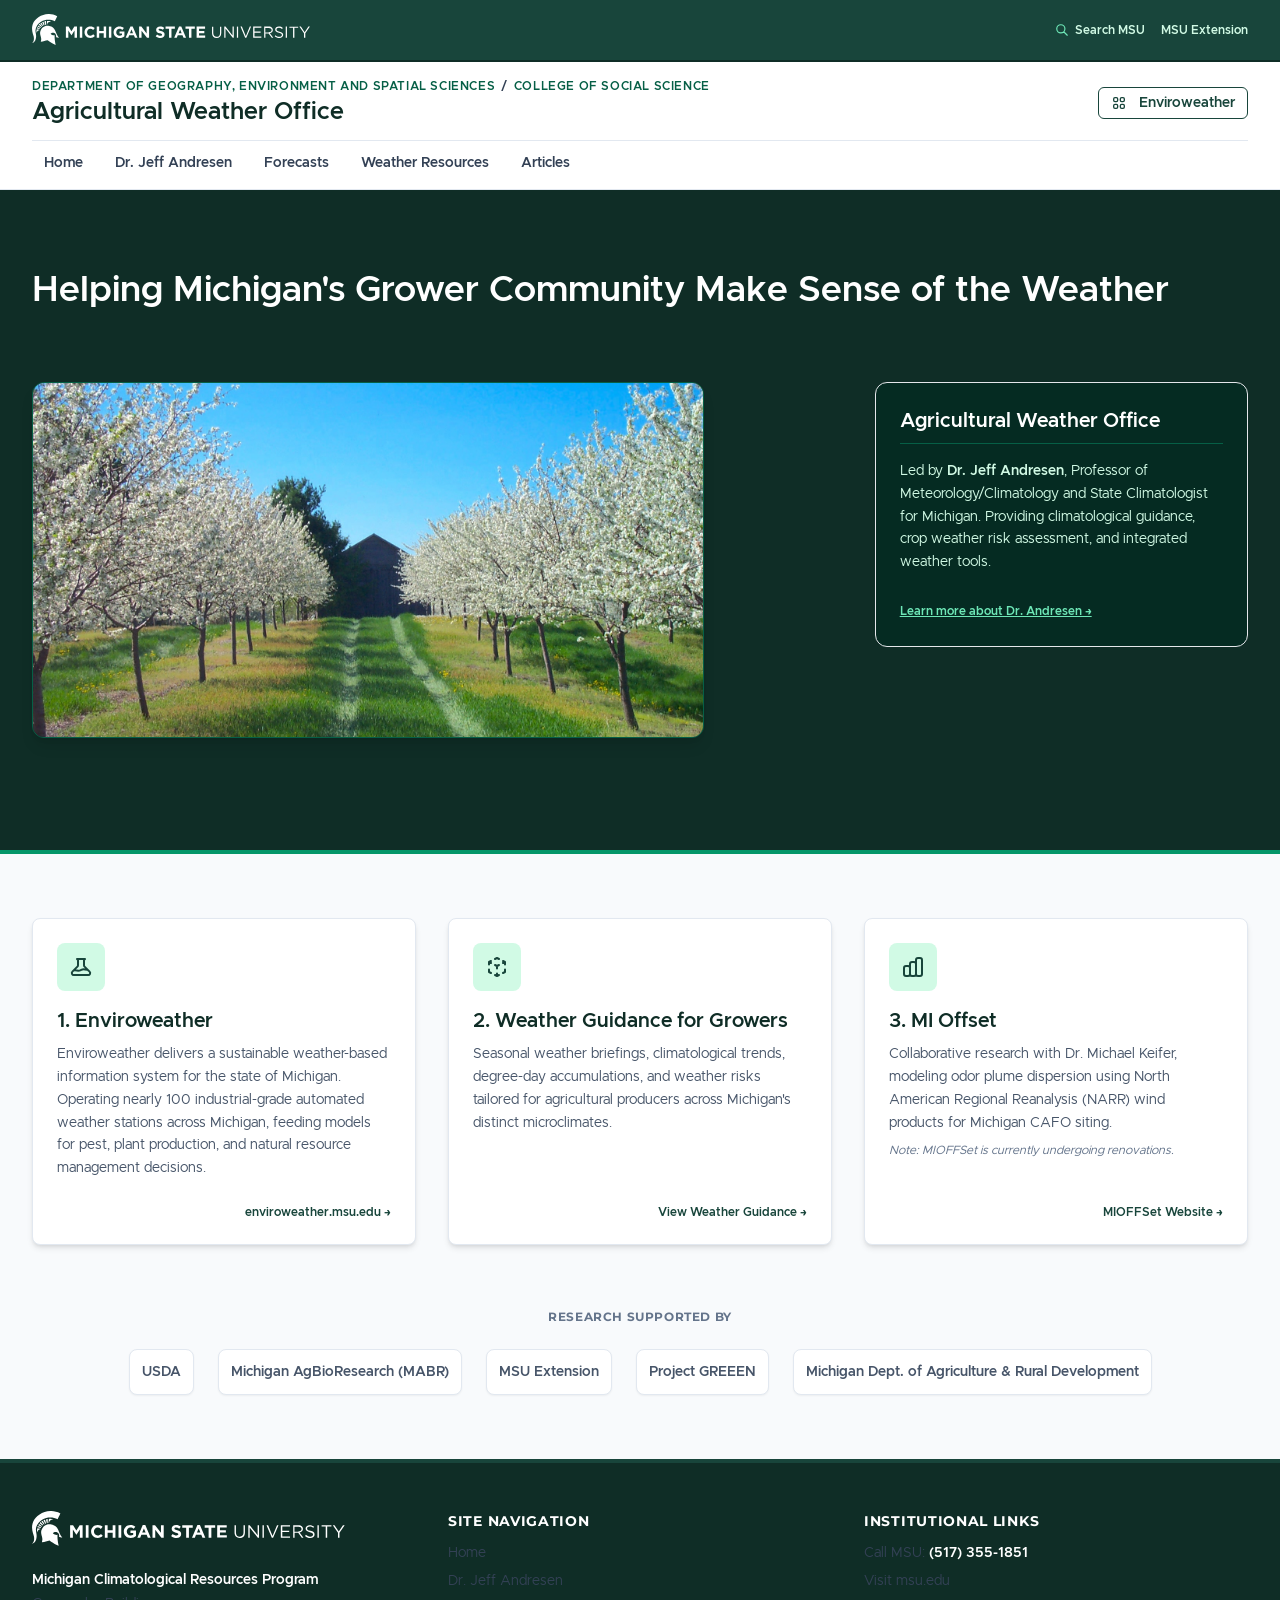
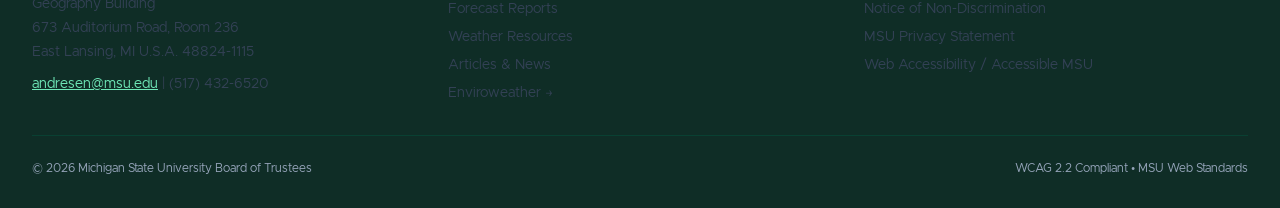
==== index.html @ b96270ab "Deploy build from enviroweather/agweather@3471fc6f5a1448da4fb1d57d7c7a1704c4fbb5dd enviroweather/agw" ====
<!doctype html>
<html lang="en" data-theme="msu">
	<head>
		<link href="./_app/immutable/entry/start.Bi92rHUx.js" rel="modulepreload">
		<link href="./_app/immutable/chunks/D9V4MUXU.js" rel="modulepreload">
		<link href="./_app/immutable/chunks/KQ7aIDcB.js" rel="modulepreload">
		<link href="./_app/immutable/entry/app.uk1tB_2l.js" rel="modulepreload">
		<link href="./_app/immutable/chunks/xihTtKlq.js" rel="modulepreload">
		<link href="./_app/immutable/chunks/DclECHGd.js" rel="modulepreload">
		<link href="./_app/immutable/nodes/0.CONdOFtZ.js" rel="modulepreload">
		<link href="./_app/immutable/chunks/BHi63Ypd.js" rel="modulepreload">
		<link href="./_app/immutable/chunks/C-oqIz7J.js" rel="modulepreload">
		<link href="./_app/immutable/nodes/2.D1_pQCWK.js" rel="modulepreload">
		<!--12qhfyh--><link rel="icon" href="/_app/immutable/assets/favicon.m7cG6oK3.ico"/> <meta charset="UTF-8"/> <meta name="viewport" content="width=device-width, initial-scale=1.0"/> <meta name="description" content="Agricultural Weather Office, Department of Geography, Environment and Spatial Sciences, Michigan State University"/> <meta name="text-scale" content="scale"/><!----><title>Home | Agricultural Weather Office | MSU</title>
		<link href="./_app/immutable/assets/0.e8MQ3fIY.css" rel="stylesheet">
		<title>Agricultural Weather Office | Michigan State University</title>
	</head>

	<body class="bg-slate-50 text-slate-800 antialiased flex flex-col min-h-screen">
		<!-- ensure the skip to content is on all pages -->
		 <!-- requires some element to have id main_content -->
		<a href="#main-content" class="skip-link">Skip to main content</a>

		<!--[--><!--[0--><!--[--><header class="w-full"><div class="msu-masthead w-full px-4 sm:px-8 py-2.5 sm:py-3 border-b-2 border-msu-dark"><div class="max-w-7xl mx-auto w-full flex items-center justify-between"><div class="flex items-center justify-start shrink-0"><a href="https://msu.edu" target="_blank" rel="noopener noreferrer" class="flex items-center text-white hover:text-emerald-200 transition-colors py-0.5 group" aria-label="Michigan State University Homepage (opens in new tab)"><svg class="h-6 sm:h-7 md:h-8 w-auto fill-current text-white group-hover:opacity-90 transition-opacity" viewBox="0 0 296 34" fill="currentColor" xmlns="http://www.w3.org/2000/svg" role="img" aria-label="Michigan State University"><title>Michigan State University</title><g transform="translate(0, -0.904)"><path d="M55.7998,20.2675325 C55.7998,16.8896104 58.2998,14.1077922 61.9998,14.1077922 C64.1998,14.1077922 65.5998,14.8032468 66.6998,15.8961039 L64.9998,17.8831169 C64.0998,17.0883117 63.0998,16.5915584 61.9998,16.5915584 C59.9998,16.5915584 58.4998,18.2805195 58.4998,20.2675325 C58.4998,22.2545455 59.8998,23.9435065 61.9998,23.9435065 C63.3998,23.9435065 64.1998,23.4467532 65.0998,22.5525974 L66.7998,24.2415584 C65.5998,25.5331169 64.1998,26.3279221 61.8998,26.3279221 C58.3998,26.3279221 55.7998,23.6454545 55.7998,20.2675325 Z" fill="currentColor"></path><polygon fill="currentColor" points="68.7998 14.3064935 71.3998 14.3064935 71.3998 18.975974 76.1998 18.975974 76.1998 14.3064935 78.7998 14.3064935 78.7998 26.1292208 76.1998 26.1292208 76.1998 21.3603896 71.3998 21.3603896 71.3998 26.1292208 68.7998 26.1292208"></polygon><polygon fill="currentColor" points="81.7 26.1292208 84.3 26.1292208 84.3 14.3064935 81.7 14.3064935"></polygon><path d="M86.7002,20.2675325 L86.7002,20.2675325 C86.7002,16.8896104 89.3002,14.1077922 92.9002,14.1077922 C95.0002,14.1077922 96.3002,14.7038961 97.6002,15.6974026 L96.0002,17.7837662 C95.1002,16.988961 94.3002,16.5915584 92.9002,16.5915584 C91.0002,16.5915584 89.5002,18.2805195 89.5002,20.2675325 C89.5002,22.4532468 91.0002,24.0428571 93.1002,24.0428571 C94.1002,24.0428571 94.9002,23.8441558 95.6002,23.3474026 L95.6002,21.6584416 L93.0002,21.6584416 L93.0002,19.3733766 L98.2002,19.3733766 L98.2002,24.5396104 C97.0002,25.5331169 95.3002,26.4272727 93.1002,26.4272727 C89.3002,26.3279221 86.7002,23.7448052 86.7002,20.2675325" fill="currentColor"></path><path d="M107.2998,21.261039 L105.6998,17.3863636 L104.0998,21.261039 L107.2998,21.261039 Z M104.5998,14.2071429 L106.9998,14.2071429 L112.0998,26.1292208 L109.3998,26.1292208 L108.2998,23.4467532 L103.2998,23.4467532 L102.1998,26.1292208 L99.4998,26.1292208 L104.5998,14.2071429 Z" fill="currentColor"></path><polygon fill="currentColor" points="113.7998 14.3064935 116.1998 14.3064935 121.7998 21.5590909 121.7998 14.3064935 124.3998 14.3064935 124.3998 26.1292208 122.1998 26.1292208 116.3998 18.5785714 116.3998 26.1292208 113.7998 26.1292208"></polygon><path d="M131.3999,24.4404584 L132.8999,22.5527961 C133.9999,23.4469519 135.0999,23.9437052 136.4999,23.9437052 C137.5999,23.9437052 138.1999,23.5463026 138.1999,22.8498545 C138.1999,22.1553935 137.7999,21.8563481 135.7999,21.3595948 C133.3999,20.7644844 131.8999,20.0690299 131.8999,17.7839649 C131.8999,15.5982506 133.5999,14.2073416 136.0999,14.2073416 C137.7999,14.2073416 139.2999,14.7040948 140.4999,15.6976013 L139.0999,17.6846143 C137.9999,16.9891597 136.9999,16.4924065 135.9999,16.4924065 C134.9999,16.4924065 134.4999,16.9891597 134.4999,17.485913 C134.4999,18.2807182 134.9999,18.4794195 137.0999,19.0755234 C139.4999,19.6716273 140.8999,20.5657831 140.8999,22.6521468 C140.8999,25.0365623 139.0999,26.3271273 136.4999,26.3271273 C134.5999,26.3271273 132.7999,25.7320169 131.3999,24.4404584" fill="currentColor"></path><polygon fill="currentColor" points="145.5 16.6908097 141.9 16.6908097 141.9 14.3063942 151.8 14.3063942 151.8 16.6908097 148.2 16.6908097 148.2 26.1291214 145.6 26.1291214 145.6 16.6908097"></polygon><path d="M159,21.261039 L157.4,17.3863636 L155.8,21.261039 L159,21.261039 Z M156.2,14.2071429 L158.6,14.2071429 L163.7,26.1292208 L161,26.1292208 L159.9,23.4467532 L154.9,23.4467532 L153.8,26.1292208 L151.1,26.1292208 L156.2,14.2071429 Z" fill="currentColor"></path><polygon fill="currentColor" points="166.7002 16.6908097 163.0992 16.6908097 163.0992 14.3063942 173.0002 14.3063942 173.0002 16.6908097 169.4002 16.6908097 169.4002 26.1291214 166.8002 26.1291214 166.8002 16.6908097"></polygon><polygon fill="currentColor" points="174.9004 14.3064935 183.9004 14.3064935 183.9004 16.5915584 177.5004 16.5915584 177.5004 18.975974 183.0994 18.975974 183.0994 21.261039 177.5004 21.261039 177.5004 23.7448052 184.0004 23.7448052 184.0004 26.0298701 174.9004 26.0298701"></polygon><path d="M191.2998,21.261039 L191.2998,14.4058442 L192.5998,14.4058442 L192.5998,21.1616883 C192.5998,23.7448052 193.9998,25.1357143 196.1998,25.1357143 C198.4008,25.1357143 199.7998,23.8441558 199.7998,21.261039 L199.7998,14.4058442 L201.0998,14.4058442 L201.0998,21.1616883 C201.0998,24.638961 199.0998,26.4272727 196.0998,26.4272727 C193.2998,26.3279221 191.2998,24.5396104 191.2998,21.261039" fill="currentColor"></path><polygon fill="currentColor" points="204.2998 14.3064935 205.5998 14.3064935 213.0998 23.7448052 213.0998 14.3064935 214.4008 14.3064935 214.4008 26.1292208 213.2998 26.1292208 205.5998 16.3928571 205.5998 26.1292208 204.2998 26.1292208"></polygon><polygon fill="currentColor" points="217.7 26.1292208 219 26.1292208 219 14.3064935 217.7 14.3064935"></polygon><polygon fill="currentColor" points="221.5 14.3064935 223 14.3064935 227.2 24.4402597 231.4 14.3064935 232.8 14.3064935 227.7 26.2285714 226.5 26.2285714"></polygon><polygon fill="currentColor" points="235.0996 14.3064935 243.7006 14.3064935 243.7006 15.4987013 236.4006 15.4987013 236.4006 19.5720779 242.9006 19.5720779 242.9006 20.7642857 236.4006 20.7642857 236.4006 24.937013 243.7006 24.937013 243.7006 26.1292208 234.9996 26.1292208 234.9996 14.3064935"></polygon><path d="M251.5,20.3664857 C253.3,20.3664857 254.6,19.4733234 254.6,17.9830636 C254.6,16.4928039 253.5,15.6970052 251.6,15.6970052 L247.9,15.6970052 L247.9,20.4668299 L251.5,20.4668299 L251.5,20.3664857 Z M246.5,14.3060961 L251.6,14.3060961 C253.1,14.3060961 254.2,14.7034987 255,15.4992974 C255.6,16.0944078 255.9,16.889213 255.9,17.7833688 C255.9,19.7703818 254.5,20.863239 252.7,21.2606416 L256.4,26.1298169 L254.8,26.1298169 L251.4,21.5586935 L248,21.5586935 L248,26.1298169 L246.7,26.1298169 L246.7,14.3060961 L246.5,14.3060961 Z" fill="currentColor"></path><path d="M257.9004,24.4404584 L258.7004,23.4469519 C259.9004,24.5398091 261.0994,25.135913 262.7994,25.135913 C264.4004,25.135913 265.5004,24.3401143 265.5004,23.1489 C265.5004,22.0560429 264.9004,21.459939 262.4004,20.8628416 C259.7004,20.2677312 258.4004,19.3725818 258.4004,17.485913 C258.4004,15.5982506 260.0004,14.3066922 262.2994,14.3066922 C264.0004,14.3066922 265.2994,14.8034455 266.5004,15.7969519 L265.7004,16.7904584 C264.5994,15.8963026 263.5004,15.4989 262.2994,15.4989 C260.7994,15.4989 259.7994,16.2937052 259.7994,17.3865623 C259.7994,18.4794195 260.4004,19.174874 263.0004,19.6716273 C265.7004,20.2677312 266.9004,21.161887 266.9004,23.0495494 C266.9004,25.0365623 265.2004,26.4274714 262.7994,26.4274714 C260.9004,26.3271273 259.2994,25.7320169 257.9004,24.4404584" fill="currentColor"></path><polygon fill="currentColor" points="269.6 26.1292208 270.901 26.1292208 270.901 14.3064935 269.6 14.3064935"></polygon><polygon fill="currentColor" points="277.5 15.5978532 273.5 15.5978532 273.5 14.4056455 282.8 14.4056455 282.8 15.5978532 278.8 15.5978532 278.8 26.2283727 277.4 26.2283727 277.4 15.5978532"></polygon><polygon fill="currentColor" points="289 21.459939 284.1 14.3066922 285.7 14.3066922 289.7 20.2677312 293.7 14.3066922 295.3 14.3066922 290.4 21.459939 290.4 26.1294195 289 26.1294195"></polygon><path d="M26.7998,3.17902208 C26.7998,3.17902208 25.0998,6.8549961 24.1998,8.64330779 C19.8998,6.65629481 14.2998,6.45759351 9.5998,9.14006104 C6.4998,11.0277234 3.8998,14.4056455 3.6998,18.0816195 C3.5998,20.4660351 4.6998,23.1494961 4.2998,25.6332623 C4.1998,26.9238273 3.8998,28.2153857 3.2998,29.3082429 C2.4998,30.6007948 1.5998,31.6926584 -0.000200000002,31.7920091 C0.2998,31.3946065 2.7998,30.2023987 1.7998,24.738113 C1.3998,22.5523987 -1.6002,17.1874636 1.2998,10.5309701 C3.9998,4.37122987 15.3998,-2.88136753 26.7998,3.17902208" fill="currentColor"></path><path d="M13.7002,13.9091903 C15.2002,13.412437 16.8002,13.412437 18.4002,13.710489 C21.4002,14.2072422 23.6002,15.9955539 24.7002,18.6780214 C25.8002,21.4598396 26.6002,23.6455539 28.6002,26.0299695 C28.7002,26.1293201 25.6002,25.5332162 25.6002,25.5332162 C26.4002,20.0689305 21.2002,19.8702292 19.7002,21.8572422 C20.8002,23.04945 22.6002,23.6455539 24.1002,23.4468526 C23.8002,28.9111383 25.3002,33.7793201 25.2002,33.7793201 C24.0002,33.5806188 18.3002,30.3020474 16.6002,28.8117877 C14.2002,29.2091903 12.2002,30.1033461 9.4002,30.5007487 C9.3002,30.5007487 9.9002,28.4143851 9.8002,27.4208786 C9.8002,24.5397097 7.6002,21.8572422 9.2002,18.3799695 C10.1002,16.1942552 11.5002,14.7039955 13.7002,13.9091903" fill="currentColor"></path><path d="M15.7002,12.2200305 L16.1002,12.2200305 C16.1002,12.0213292 16.3002,10.6304201 17.5002,9.73626429 C18.8002,8.64340714 20.5002,8.74275779 20.5002,8.74275779 C18.8002,8.24600455 17.1002,8.1466539 15.9002,8.34535519 L15.7002,12.2200305 Z" fill="currentColor"></path><path d="M5,17.187563 C4.7,18.7771734 4.7,20.3667838 4.9,21.161589 C4.9,21.161589 5.1,19.7706799 5.9,18.9758747 C6.6,18.2804201 7.5,18.1810695 7.8,18.1810695 C7.8,18.1810695 8,17.6843162 7.9,17.6843162 L5,17.187563 Z" fill="currentColor"></path><path d="M8.2002,16.8897097 C8.3002,16.6910084 8.4002,16.4923071 8.5002,16.1942552 L5.5002,15.0020474 C5.3002,15.39945 5.2002,15.8962032 5.1002,16.1942552 L8.2002,16.8897097 Z" fill="currentColor"></path><path d="M9,15.7967532 L9.5,15.2006494 L6.7,13.1142857 C6.4,13.4123377 6.2,13.8097403 6,14.3064935 L9,15.7967532 Z" fill="currentColor"></path><path d="M10,14.6043468 L10.6,14.0082429 L8.2,11.3257753 C7.7,11.8225286 7.5,12.0212299 7.2,12.4186325 L10,14.6043468 Z" fill="currentColor"></path><path d="M11.2002,13.7102903 L11.9002,13.3128877 L10.1002,10.1336669 C9.5002,10.4317188 9.0002,10.7297708 8.8002,10.9284721 L11.2002,13.7102903 Z" fill="currentColor"></path><path d="M12.5,13.0151338 L13.3,12.7170818 L12.3,9.14045844 C11.7,9.33915974 11,9.63721169 10.8,9.73656234 L12.5,13.0151338 Z" fill="currentColor"></path><path d="M14,12.5183805 L14.8,12.3196792 L14.9,8.4450039 C14.9,8.4450039 14,8.64370519 13.2,8.84240649 L14,12.5183805 Z" fill="currentColor"></path><polygon fill="currentColor" points="36 14.3064935 38.8 14.3064935 41.9 19.274026 45 14.3064935 47.8 14.3064935 47.8 26.1292208 45.2 26.1292208 45.2 18.3798701 42 23.4467532 41.9 23.4467532 38.6 18.4792208 38.6 26.1292208 36 26.1292208"></polygon><polygon fill="currentColor" points="50.8 26.1292208 53.4 26.1292208 53.4 14.3064935 50.8 14.3064935"></polygon></g></svg></a></div> <nav aria-label="MSU Institutional Links" class="flex items-center gap-4 text-xs text-emerald-100 font-medium"><a href="https://msu.edu/search" target="_blank" rel="noopener noreferrer" class="hover:text-white flex items-center gap-1.5 py-1 underline-offset-4 hover:underline"><svg class="w-3.5 h-3.5 text-emerald-300" fill="none" stroke="currentColor" viewBox="0 0 24 24" aria-hidden="true"><path stroke-linecap="round" stroke-linejoin="round" stroke-width="2" d="M21 21l-6-6m2-5a7 7 0 11-14 0 7 7 0 0114 0z"></path></svg> <span class="hidden sm:inline">Search MSU</span></a> <a href="https://msue.msu.edu" target="_blank" rel="noopener noreferrer" class="hidden md:inline-block hover:text-white underline-offset-4 hover:underline">MSU Extension</a></nav></div></div> <div class="msu-unit-bar w-full"><div class="max-w-7xl mx-auto w-full px-4 sm:px-8 py-3 sm:py-4"><div class="flex items-center justify-between gap-4"><div class="min-w-0"><div class="text-xs uppercase tracking-wider text-emerald-800 font-semibold mb-0.5 truncate"><span><a href="https://geo.msu.edu">Department of Geography, Environment and Spatial Sciences</a></span><span class="mx-1.5 text-slate-700" aria-hidden="true">/</span><span>College of Social Science</span></div> <h1><a href="./" class="text-lg sm:text-2xl font-extrabold text-msu-dark hover:text-msu-green transition-colors block truncate">Agricultural Weather Office</a></h1></div> <div class="flex items-center gap-2 sm:gap-3 shrink-0"><a href="https://enviroweather.msu.edu" class="btn btn-outline btn-sm border-msu-green text-msu-green hover:bg-msu-green hover:border-msu-green hover:text-white font-semibold hidden lg:inline-flex"><svg class="w-4 h-4 mr-1" fill="none" stroke="currentColor" viewBox="0 0 24 24" aria-hidden="true"><path stroke-linecap="round" stroke-linejoin="round" stroke-width="2" d="M4 6a2 2 0 012-2h2a2 2 0 012 2v2a2 2 0 01-2 2H6a2 2 0 01-2-2V6zM14 6a2 2 0 012-2h2a2 2 0 012 2v2a2 2 0 01-2 2h-2a2 2 0 01-2-2V6zM4 16a2 2 0 012-2h2a2 2 0 012 2v2a2 2 0 01-2 2H6a2 2 0 01-2-2v-2zM14 16a2 2 0 012-2h2a2 2 0 012 2v2a2 2 0 01-2 2h-2a2 2 0 01-2-2v-2z"></path></svg> Enviroweather</a> <button type="button" class="md:hidden btn btn-ghost btn-sm text-msu-dark hover:bg-slate-100 flex items-center gap-1.5 border border-slate-300 px-2.5 py-1.5" data-toggle-nav="true" aria-controls="lab-nav-menu" aria-expanded="false" aria-label="Toggle navigation menu"><svg class="h-5 w-5 nav-icon-open" fill="none" stroke="currentColor" viewBox="0 0 24 24" aria-hidden="true"><path stroke-linecap="round" stroke-linejoin="round" stroke-width="2" d="M4 6h16M4 12h16M4 18h16"></path></svg> <svg class="h-5 w-5 nav-icon-close hidden" fill="none" stroke="currentColor" viewBox="0 0 24 24" aria-hidden="true"><path stroke-linecap="round" stroke-linejoin="round" stroke-width="2" d="M6 18L18 6M6 6l12 12"></path></svg> <span class="font-bold text-xs uppercase tracking-wider">Menu</span></button></div></div> <nav aria-label="Desktop Navigation" class="hidden md:block mt-3 pt-3 border-t border-slate-200"><ul class="flex items-center gap-1 sm:gap-2 text-sm font-semibold text-slate-700"><!--[--><li><a href="./" class="px-3 py-1.5 rounded-md transition-colors hover:bg-slate-100 hover:text-msu-green">Home</a></li><li><a href="./andresen/" class="px-3 py-1.5 rounded-md transition-colors hover:bg-slate-100 hover:text-msu-green">Dr. Jeff Andresen</a></li><li><a href="./forecasts/" class="px-3 py-1.5 rounded-md transition-colors hover:bg-slate-100 hover:text-msu-green">Forecasts</a></li><li><a href="./weather/" class="px-3 py-1.5 rounded-md transition-colors hover:bg-slate-100 hover:text-msu-green">Weather Resources</a></li><li><a href="./articles/" class="px-3 py-1.5 rounded-md transition-colors hover:bg-slate-100 hover:text-msu-green">Articles</a></li><!--]--></ul></nav> <nav id="lab-nav-menu" aria-label="Mobile Navigation" class="hidden md:hidden mt-3 pt-3 border-t border-slate-200"><ul class="menu bg-slate-50 border border-slate-200 rounded-lg p-2 font-semibold text-sm text-slate-700 shadow-sm space-y-1"><!--[--><li><a href="./" class="rounded-md transition-colors hover:bg-slate-100 hover:text-msu-green">Home</a></li><li><a href="./andresen/" class="rounded-md transition-colors hover:bg-slate-100 hover:text-msu-green">Dr. Jeff Andresen</a></li><li><a href="./forecasts/" class="rounded-md transition-colors hover:bg-slate-100 hover:text-msu-green">Forecasts</a></li><li><a href="./weather/" class="rounded-md transition-colors hover:bg-slate-100 hover:text-msu-green">Weather Resources</a></li><li><a href="./articles/" class="rounded-md transition-colors hover:bg-slate-100 hover:text-msu-green">Articles</a></li><!--]--></ul></nav><!----></div></div></header><!----> <main id="main-content" class="flex-grow"><!--[--><section class="bg-msu-dark text-white py-16 sm:py-20 px-4 sm:px-8 border-b-4 border-emerald-600"><div class="max-w-7xl mx-auto grid grid-cols-1 lg:grid-cols-12 gap-12 items-start"><div class="lg:col-span-12"><h1 class="text-2xl sm:text-4xl font-extrabold text-white mb-6 leading-tight">Helping Michigan's Grower Community Make Sense of the Weather</h1></div> <div class="lg:col-span-8"><div class="mb-8 max-w-2xl overflow-hidden rounded-xl shadow-lg border border-emerald-800"><img src="/_app/immutable/assets/mi_cherry_orchard_andresen.DhbSFcdL.JPG" alt="Michigan Cherry Orchard by Jeff Andresen" class="w-full h-auto object-cover"/></div></div> <div class="lg:col-span-4 bg-emerald-950/70 backdrop-blur border border-emerald-500/30 p-6 rounded-xl text-white space-y-4"><h2 class="text-xl font-bold text-white border-b border-emerald-800 pb-2">Agricultural Weather Office</h2> <p class="text-sm text-emerald-100 leading-relaxed">Led by <strong>Dr. Jeff Andresen</strong>, Professor of Meteorology/Climatology and State Climatologist for Michigan. Providing climatological guidance, crop weather risk assessment, and integrated weather tools.</p> <div class="pt-2"><a href="./andresen/" class="text-xs font-bold text-emerald-300 hover:text-white underline inline-flex items-center gap-1">Learn more about Dr. Andresen →</a></div></div></div></section> <section class="max-w-7xl mx-auto px-4 sm:px-8 py-16" aria-label="Key Programs and Projects"><div class="grid grid-cols-1 md:grid-cols-3 gap-8"><div class="card bg-white shadow-md border border-slate-200 hover:border-msu-green transition-all"><div class="card-body p-6 flex flex-col justify-between"><div><div class="w-12 h-12 rounded-lg bg-emerald-100 text-msu-green flex items-center justify-center font-bold mb-4" aria-hidden="true"><svg class="w-6 h-6" fill="none" stroke="currentColor" viewBox="0 0 24 24"><path stroke-linecap="round" stroke-linejoin="round" stroke-width="2" d="M19.428 15.428a2 2 0 00-1.022-.547l-2.387-.477a6 6 0 00-3.86.517l-.318.158a6 6 0 01-3.86.517L6.05 15.21a2 2 0 00-1.806.547M8 4h8l-1 1v5.172a2 2 0 00.586 1.414l5 5c1.26 1.26.367 3.414-1.415 3.414H4.828c-1.782 0-2.674-2.154-1.414-3.414l5-5A2 2 0 009 10.172V5L8 4z"></path></svg></div> <h2 class="card-title text-xl font-bold text-msu-dark">1. Enviroweather</h2> <p class="text-slate-600 text-sm leading-relaxed mt-2">Enviroweather delivers a sustainable weather-based information system for the state of Michigan. Operating nearly 100 industrial-grade automated weather stations across Michigan, feeding models for pest, plant production, and natural resource management decisions.</p></div> <div class="card-actions justify-end mt-4"><a href="https://enviroweather.msu.edu" target="_blank" rel="noopener noreferrer" class="text-xs font-bold text-msu-green hover:underline inline-flex items-center gap-1">enviroweather.msu.edu →</a></div></div></div> <div class="card bg-white shadow-md border border-slate-200 hover:border-msu-green transition-all"><div class="card-body p-6 flex flex-col justify-between"><div><div class="w-12 h-12 rounded-lg bg-emerald-100 text-msu-green flex items-center justify-center font-bold mb-4" aria-hidden="true"><svg class="w-6 h-6" fill="none" stroke="currentColor" viewBox="0 0 24 24"><path stroke-linecap="round" stroke-linejoin="round" stroke-width="2" d="M14 10l-2 1m0 0l-2-1m2 1v2.5M20 7l-2 1m2-1l-2-1m2 1v2.5M14 4l-2-1-2 1M4 7l2-1M4 7l2 1M4 7v2.5M12 21l-2-1m2 1l2-1m-2 1v-2.5M6 18l-2-1v-2.5M18 18l2-1v-2.5"></path></svg></div> <h2 class="card-title text-xl font-bold text-msu-dark">2. Weather Guidance for Growers</h2> <p class="text-slate-600 text-sm leading-relaxed mt-2">Seasonal weather briefings, climatological trends, degree-day accumulations, and weather risks tailored for agricultural producers across Michigan's distinct microclimates.</p></div> <div class="card-actions justify-end mt-4"><a href="./weather/" class="text-xs font-bold text-msu-green hover:underline inline-flex items-center gap-1">View Weather Guidance →</a></div></div></div> <div class="card bg-white shadow-md border border-slate-200 hover:border-msu-green transition-all"><div class="card-body p-6 flex flex-col justify-between"><div><div class="w-12 h-12 rounded-lg bg-emerald-100 text-msu-green flex items-center justify-center font-bold mb-4" aria-hidden="true"><svg class="w-6 h-6" fill="none" stroke="currentColor" viewBox="0 0 24 24"><path stroke-linecap="round" stroke-linejoin="round" stroke-width="2" d="M9 19v-6a2 2 0 00-2-2H5a2 2 0 00-2 2v6a2 2 0 002 2h2a2 2 0 002-2zm0 0V9a2 2 0 012-2h2a2 2 0 012 2v10m-6 0a2 2 0 002 2h2a2 2 0 002-2m0 0V5a2 2 0 012-2h2a2 2 0 012 2v14a2 2 0 01-2 2h-2a2 2 0 01-2-2z"></path></svg></div> <h2 class="card-title text-xl font-bold text-msu-dark">3. MI Offset</h2> <p class="text-slate-600 text-sm leading-relaxed mt-2">Collaborative research with Dr. Michael Keifer, modeling odor plume dispersion using North American Regional Reanalysis (NARR) wind products for Michigan CAFO siting.</p> <p class="text-xs text-slate-500 italic mt-2">Note: MIOFFSet is currently undergoing renovations.</p></div> <div class="card-actions justify-end mt-4"><a href="https://mioffset-2026-front-end.vercel.app" target="_blank" rel="noopener noreferrer" class="text-xs font-bold text-msu-green hover:underline inline-flex items-center gap-1">MIOFFSet Website →</a></div></div></div></div></section> <section class="max-w-7xl mx-auto px-4 sm:px-8 pb-16 text-center" aria-label="Research Sponsors"><p class="text-xs font-bold uppercase tracking-wider text-slate-500 mb-6 font-sans">Research Supported By</p> <div class="flex flex-wrap items-center justify-center gap-6 text-slate-600 font-bold text-sm"><a href="https://usda.gov" target="_blank" rel="noopener noreferrer" class="p-3 border border-slate-200 rounded-lg bg-white shadow-sm hover:border-msu-green hover:text-msu-dark transition-colors">USDA</a> <a href="https://www.canr.msu.edu/research/agbioresearch/" target="_blank" rel="noopener noreferrer" class="p-3 border border-slate-200 rounded-lg bg-white shadow-sm hover:border-msu-green hover:text-msu-dark transition-colors">Michigan AgBioResearch (MABR)</a> <a href="https://www.canr.msu.edu/outreach/" target="_blank" rel="noopener noreferrer" class="p-3 border border-slate-200 rounded-lg bg-white shadow-sm hover:border-msu-green hover:text-msu-dark transition-colors">MSU Extension</a> <a href="https://www.canr.msu.edu/project-greeen/" target="_blank" rel="noopener noreferrer" class="p-3 border border-slate-200 rounded-lg bg-white shadow-sm hover:border-msu-green hover:text-msu-dark transition-colors">Project GREEEN</a> <a href="https://www.michigan.gov/mdard" target="_blank" rel="noopener noreferrer" class="p-3 border border-slate-200 rounded-lg bg-white shadow-sm hover:border-msu-green hover:text-msu-dark transition-colors">Michigan Dept. of Agriculture &amp; Rural Development</a></div></section><!--]--><!----></main> <footer class="msu-footer pt-12 pb-8 px-4 sm:px-8 mt-auto"><div class="max-w-7xl mx-auto grid grid-cols-1 md:grid-cols-3 gap-8 pb-8 border-b border-emerald-900/60 justify-items-stretch"><div><a href="https://msu.edu" target="_blank" rel="noopener noreferrer" class="inline-block text-white hover:text-emerald-200 transition-colors mb-4 group" aria-label="Michigan State University Homepage (opens in new tab)"><svg class="h-8 sm:h-9 w-auto fill-current text-white group-hover:opacity-90 transition-opacity" viewBox="0 0 296 34" fill="currentColor" xmlns="http://www.w3.org/2000/svg" role="img" aria-label="Michigan State University"><title>Michigan State University</title><g transform="translate(0, -0.904)"><path d="M55.7998,20.2675325 C55.7998,16.8896104 58.2998,14.1077922 61.9998,14.1077922 C64.1998,14.1077922 65.5998,14.8032468 66.6998,15.8961039 L64.9998,17.8831169 C64.0998,17.0883117 63.0998,16.5915584 61.9998,16.5915584 C59.9998,16.5915584 58.4998,18.2805195 58.4998,20.2675325 C58.4998,22.2545455 59.8998,23.9435065 61.9998,23.9435065 C63.3998,23.9435065 64.1998,23.4467532 65.0998,22.5525974 L66.7998,24.2415584 C65.5998,25.5331169 64.1998,26.3279221 61.8998,26.3279221 C58.3998,26.3279221 55.7998,23.6454545 55.7998,20.2675325 Z" fill="currentColor"></path><polygon fill="currentColor" points="68.7998 14.3064935 71.3998 14.3064935 71.3998 18.975974 76.1998 18.975974 76.1998 14.3064935 78.7998 14.3064935 78.7998 26.1292208 76.1998 26.1292208 76.1998 21.3603896 71.3998 21.3603896 71.3998 26.1292208 68.7998 26.1292208"></polygon><polygon fill="currentColor" points="81.7 26.1292208 84.3 26.1292208 84.3 14.3064935 81.7 14.3064935"></polygon><path d="M86.7002,20.2675325 L86.7002,20.2675325 C86.7002,16.8896104 89.3002,14.1077922 92.9002,14.1077922 C95.0002,14.1077922 96.3002,14.7038961 97.6002,15.6974026 L96.0002,17.7837662 C95.1002,16.988961 94.3002,16.5915584 92.9002,16.5915584 C91.0002,16.5915584 89.5002,18.2805195 89.5002,20.2675325 C89.5002,22.4532468 91.0002,24.0428571 93.1002,24.0428571 C94.1002,24.0428571 94.9002,23.8441558 95.6002,23.3474026 L95.6002,21.6584416 L93.0002,21.6584416 L93.0002,19.3733766 L98.2002,19.3733766 L98.2002,24.5396104 C97.0002,25.5331169 95.3002,26.4272727 93.1002,26.4272727 C89.3002,26.3279221 86.7002,23.7448052 86.7002,20.2675325" fill="currentColor"></path><path d="M107.2998,21.261039 L105.6998,17.3863636 L104.0998,21.261039 L107.2998,21.261039 Z M104.5998,14.2071429 L106.9998,14.2071429 L112.0998,26.1292208 L109.3998,26.1292208 L108.2998,23.4467532 L103.2998,23.4467532 L102.1998,26.1292208 L99.4998,26.1292208 L104.5998,14.2071429 Z" fill="currentColor"></path><polygon fill="currentColor" points="113.7998 14.3064935 116.1998 14.3064935 121.7998 21.5590909 121.7998 14.3064935 124.3998 14.3064935 124.3998 26.1292208 122.1998 26.1292208 116.3998 18.5785714 116.3998 26.1292208 113.7998 26.1292208"></polygon><path d="M131.3999,24.4404584 L132.8999,22.5527961 C133.9999,23.4469519 135.0999,23.9437052 136.4999,23.9437052 C137.5999,23.9437052 138.1999,23.5463026 138.1999,22.8498545 C138.1999,22.1553935 137.7999,21.8563481 135.7999,21.3595948 C133.3999,20.7644844 131.8999,20.0690299 131.8999,17.7839649 C131.8999,15.5982506 133.5999,14.2073416 136.0999,14.2073416 C137.7999,14.2073416 139.2999,14.7040948 140.4999,15.6976013 L139.0999,17.6846143 C137.9999,16.9891597 136.9999,16.4924065 135.9999,16.4924065 C134.9999,16.4924065 134.4999,16.9891597 134.4999,17.485913 C134.4999,18.2807182 134.9999,18.4794195 137.0999,19.0755234 C139.4999,19.6716273 140.8999,20.5657831 140.8999,22.6521468 C140.8999,25.0365623 139.0999,26.3271273 136.4999,26.3271273 C134.5999,26.3271273 132.7999,25.7320169 131.3999,24.4404584" fill="currentColor"></path><polygon fill="currentColor" points="145.5 16.6908097 141.9 16.6908097 141.9 14.3063942 151.8 14.3063942 151.8 16.6908097 148.2 16.6908097 148.2 26.1291214 145.6 26.1291214 145.6 16.6908097"></polygon><path d="M159,21.261039 L157.4,17.3863636 L155.8,21.261039 L159,21.261039 Z M156.2,14.2071429 L158.6,14.2071429 L163.7,26.1292208 L161,26.1292208 L159.9,23.4467532 L154.9,23.4467532 L153.8,26.1292208 L151.1,26.1292208 L156.2,14.2071429 Z" fill="currentColor"></path><polygon fill="currentColor" points="166.7002 16.6908097 163.0992 16.6908097 163.0992 14.3063942 173.0002 14.3063942 173.0002 16.6908097 169.4002 16.6908097 169.4002 26.1291214 166.8002 26.1291214 166.8002 16.6908097"></polygon><polygon fill="currentColor" points="174.9004 14.3064935 183.9004 14.3064935 183.9004 16.5915584 177.5004 16.5915584 177.5004 18.975974 183.0994 18.975974 183.0994 21.261039 177.5004 21.261039 177.5004 23.7448052 184.0004 23.7448052 184.0004 26.0298701 174.9004 26.0298701"></polygon><path d="M191.2998,21.261039 L191.2998,14.4058442 L192.5998,14.4058442 L192.5998,21.1616883 C192.5998,23.7448052 193.9998,25.1357143 196.1998,25.1357143 C198.4008,25.1357143 199.7998,23.8441558 199.7998,21.261039 L199.7998,14.4058442 L201.0998,14.4058442 L201.0998,21.1616883 C201.0998,24.638961 199.0998,26.4272727 196.0998,26.4272727 C193.2998,26.3279221 191.2998,24.5396104 191.2998,21.261039" fill="currentColor"></path><polygon fill="currentColor" points="204.2998 14.3064935 205.5998 14.3064935 213.0998 23.7448052 213.0998 14.3064935 214.4008 14.3064935 214.4008 26.1292208 213.2998 26.1292208 205.5998 16.3928571 205.5998 26.1292208 204.2998 26.1292208"></polygon><polygon fill="currentColor" points="217.7 26.1292208 219 26.1292208 219 14.3064935 217.7 14.3064935"></polygon><polygon fill="currentColor" points="221.5 14.3064935 223 14.3064935 227.2 24.4402597 231.4 14.3064935 232.8 14.3064935 227.7 26.2285714 226.5 26.2285714"></polygon><polygon fill="currentColor" points="235.0996 14.3064935 243.7006 14.3064935 243.7006 15.4987013 236.4006 15.4987013 236.4006 19.5720779 242.9006 19.5720779 242.9006 20.7642857 236.4006 20.7642857 236.4006 24.937013 243.7006 24.937013 243.7006 26.1292208 234.9996 26.1292208 234.9996 14.3064935"></polygon><path d="M251.5,20.3664857 C253.3,20.3664857 254.6,19.4733234 254.6,17.9830636 C254.6,16.4928039 253.5,15.6970052 251.6,15.6970052 L247.9,15.6970052 L247.9,20.4668299 L251.5,20.4668299 L251.5,20.3664857 Z M246.5,14.3060961 L251.6,14.3060961 C253.1,14.3060961 254.2,14.7034987 255,15.4992974 C255.6,16.0944078 255.9,16.889213 255.9,17.7833688 C255.9,19.7703818 254.5,20.863239 252.7,21.2606416 L256.4,26.1298169 L254.8,26.1298169 L251.4,21.5586935 L248,21.5586935 L248,26.1298169 L246.7,26.1298169 L246.7,14.3060961 L246.5,14.3060961 Z" fill="currentColor"></path><path d="M257.9004,24.4404584 L258.7004,23.4469519 C259.9004,24.5398091 261.0994,25.135913 262.7994,25.135913 C264.4004,25.135913 265.5004,24.3401143 265.5004,23.1489 C265.5004,22.0560429 264.9004,21.459939 262.4004,20.8628416 C259.7004,20.2677312 258.4004,19.3725818 258.4004,17.485913 C258.4004,15.5982506 260.0004,14.3066922 262.2994,14.3066922 C264.0004,14.3066922 265.2994,14.8034455 266.5004,15.7969519 L265.7004,16.7904584 C264.5994,15.8963026 263.5004,15.4989 262.2994,15.4989 C260.7994,15.4989 259.7994,16.2937052 259.7994,17.3865623 C259.7994,18.4794195 260.4004,19.174874 263.0004,19.6716273 C265.7004,20.2677312 266.9004,21.161887 266.9004,23.0495494 C266.9004,25.0365623 265.2004,26.4274714 262.7994,26.4274714 C260.9004,26.3271273 259.2994,25.7320169 257.9004,24.4404584" fill="currentColor"></path><polygon fill="currentColor" points="269.6 26.1292208 270.901 26.1292208 270.901 14.3064935 269.6 14.3064935"></polygon><polygon fill="currentColor" points="277.5 15.5978532 273.5 15.5978532 273.5 14.4056455 282.8 14.4056455 282.8 15.5978532 278.8 15.5978532 278.8 26.2283727 277.4 26.2283727 277.4 15.5978532"></polygon><polygon fill="currentColor" points="289 21.459939 284.1 14.3066922 285.7 14.3066922 289.7 20.2677312 293.7 14.3066922 295.3 14.3066922 290.4 21.459939 290.4 26.1294195 289 26.1294195"></polygon><path d="M26.7998,3.17902208 C26.7998,3.17902208 25.0998,6.8549961 24.1998,8.64330779 C19.8998,6.65629481 14.2998,6.45759351 9.5998,9.14006104 C6.4998,11.0277234 3.8998,14.4056455 3.6998,18.0816195 C3.5998,20.4660351 4.6998,23.1494961 4.2998,25.6332623 C4.1998,26.9238273 3.8998,28.2153857 3.2998,29.3082429 C2.4998,30.6007948 1.5998,31.6926584 -0.000200000002,31.7920091 C0.2998,31.3946065 2.7998,30.2023987 1.7998,24.738113 C1.3998,22.5523987 -1.6002,17.1874636 1.2998,10.5309701 C3.9998,4.37122987 15.3998,-2.88136753 26.7998,3.17902208" fill="currentColor"></path><path d="M13.7002,13.9091903 C15.2002,13.412437 16.8002,13.412437 18.4002,13.710489 C21.4002,14.2072422 23.6002,15.9955539 24.7002,18.6780214 C25.8002,21.4598396 26.6002,23.6455539 28.6002,26.0299695 C28.7002,26.1293201 25.6002,25.5332162 25.6002,25.5332162 C26.4002,20.0689305 21.2002,19.8702292 19.7002,21.8572422 C20.8002,23.04945 22.6002,23.6455539 24.1002,23.4468526 C23.8002,28.9111383 25.3002,33.7793201 25.2002,33.7793201 C24.0002,33.5806188 18.3002,30.3020474 16.6002,28.8117877 C14.2002,29.2091903 12.2002,30.1033461 9.4002,30.5007487 C9.3002,30.5007487 9.9002,28.4143851 9.8002,27.4208786 C9.8002,24.5397097 7.6002,21.8572422 9.2002,18.3799695 C10.1002,16.1942552 11.5002,14.7039955 13.7002,13.9091903" fill="currentColor"></path><path d="M15.7002,12.2200305 L16.1002,12.2200305 C16.1002,12.0213292 16.3002,10.6304201 17.5002,9.73626429 C18.8002,8.64340714 20.5002,8.74275779 20.5002,8.74275779 C18.8002,8.24600455 17.1002,8.1466539 15.9002,8.34535519 L15.7002,12.2200305 Z" fill="currentColor"></path><path d="M5,17.187563 C4.7,18.7771734 4.7,20.3667838 4.9,21.161589 C4.9,21.161589 5.1,19.7706799 5.9,18.9758747 C6.6,18.2804201 7.5,18.1810695 7.8,18.1810695 C7.8,18.1810695 8,17.6843162 7.9,17.6843162 L5,17.187563 Z" fill="currentColor"></path><path d="M8.2002,16.8897097 C8.3002,16.6910084 8.4002,16.4923071 8.5002,16.1942552 L5.5002,15.0020474 C5.3002,15.39945 5.2002,15.8962032 5.1002,16.1942552 L8.2002,16.8897097 Z" fill="currentColor"></path><path d="M9,15.7967532 L9.5,15.2006494 L6.7,13.1142857 C6.4,13.4123377 6.2,13.8097403 6,14.3064935 L9,15.7967532 Z" fill="currentColor"></path><path d="M10,14.6043468 L10.6,14.0082429 L8.2,11.3257753 C7.7,11.8225286 7.5,12.0212299 7.2,12.4186325 L10,14.6043468 Z" fill="currentColor"></path><path d="M11.2002,13.7102903 L11.9002,13.3128877 L10.1002,10.1336669 C9.5002,10.4317188 9.0002,10.7297708 8.8002,10.9284721 L11.2002,13.7102903 Z" fill="currentColor"></path><path d="M12.5,13.0151338 L13.3,12.7170818 L12.3,9.14045844 C11.7,9.33915974 11,9.63721169 10.8,9.73656234 L12.5,13.0151338 Z" fill="currentColor"></path><path d="M14,12.5183805 L14.8,12.3196792 L14.9,8.4450039 C14.9,8.4450039 14,8.64370519 13.2,8.84240649 L14,12.5183805 Z" fill="currentColor"></path><polygon fill="currentColor" points="36 14.3064935 38.8 14.3064935 41.9 19.274026 45 14.3064935 47.8 14.3064935 47.8 26.1292208 45.2 26.1292208 45.2 18.3798701 42 23.4467532 41.9 23.4467532 38.6 18.4792208 38.6 26.1292208 36 26.1292208"></polygon><polygon fill="currentColor" points="50.8 26.1292208 53.4 26.1292208 53.4 14.3064935 50.8 14.3064935"></polygon></g></svg></a> <address class="not-italic text-xs sm:text-sm text-slate-700 space-y-1"><p class="font-semibold text-white">Michigan Climatological Resources Program</p> <p>Geography Building</p> <p>673 Auditorium Road, Room 236</p> <p>East Lansing, MI U.S.A. 48824-1115</p> <p class="pt-2"><a href="mailto:andresen@msu.edu" class="text-emerald-300 hover:text-white underline">andresen@msu.edu</a> | (517) 432-6520</p></address></div> <div><h3 class="text-sm font-bold uppercase tracking-wider text-white mb-3 font-sans">Site Navigation</h3> <ul class="text-xs sm:text-sm space-y-2 text-slate-700"><li><a href="./" class="hover:text-emerald-300 underline-offset-4 hover:underline">Home</a></li> <li><a href="./andresen/" class="hover:text-emerald-300 underline-offset-4 hover:underline">Dr. Jeff Andresen</a></li> <li><a href="./forecasts/" class="hover:text-emerald-300 underline-offset-4 hover:underline">Forecast Reports</a></li> <li><a href="./weather/" class="hover:text-emerald-300 underline-offset-4 hover:underline">Weather Resources</a></li> <li><a href="./articles/" class="hover:text-emerald-300 underline-offset-4 hover:underline">Articles &amp; News</a></li> <li><a href="https://enviroweather.msu.edu" target="_blank" rel="noopener noreferrer" class="hover:text-emerald-300 underline-offset-4 hover:underline">Enviroweather →</a></li></ul></div> <div><h3 class="text-sm font-bold uppercase tracking-wider text-white mb-3 font-sans">Institutional Links</h3> <ul class="text-xs sm:text-sm space-y-2 text-slate-700"><li><span>Call MSU:</span> <a href="tel:5173551851" class="text-white font-bold hover:text-emerald-300">(517) 355-1851</a></li> <li><a href="https://msu.edu" target="_blank" rel="noopener noreferrer" class="hover:text-emerald-300 underline-offset-4 hover:underline">Visit msu.edu</a></li> <li><a href="https://civilrights.msu.edu/policies/notice-of-non-discrimination-anti-harassment-and-non-retaliation" target="_blank" rel="noopener noreferrer" class="hover:text-emerald-300 underline-offset-4 hover:underline">Notice of Non-Discrimination</a></li> <li><a href="https://msu.edu/privacy" target="_blank" rel="noopener noreferrer" class="hover:text-emerald-300 underline-offset-4 hover:underline">MSU Privacy Statement</a></li> <li><a href="https://webaccess.msu.edu" target="_blank" rel="noopener noreferrer" class="hover:text-emerald-300 underline-offset-4 hover:underline">Web Accessibility / Accessible MSU</a></li></ul></div></div> <div class="max-w-7xl mx-auto pt-6 flex flex-col sm:flex-row items-center justify-between text-xs text-slate-400 gap-3"><p>© 2026 Michigan State University Board of Trustees</p> <p class="text-slate-400">WCAG 2.2 Compliant • MSU Web Standards</p></div></footer><!----><!--]--><!--]--> <!--[-1--><!--]--><!--]-->
			
			<script>
				{
					__sveltekit_1p9knb3 = {
						base: new URL(".", location).pathname.slice(0, -1)
					};

					const element = document.currentScript.parentElement;

					Promise.all([
						import("./_app/immutable/entry/start.Bi92rHUx.js"),
						import("./_app/immutable/entry/app.uk1tB_2l.js")
					]).then(([kit, app]) => {
						kit.start(app, element, {
							node_ids: [0, 2],
							data: [null,null],
							form: null,
							error: null
						});
					});
				}
			</script>
		
		<!-- template had scripts loading here, use layout scripts instead -->
		<!-- <xcript src="dist/js/msu-template.js"></script> --> 
	</body>
</html>
---- _app/immutable/assets/0.e8MQ3fIY.css ----
@import "https://fonts.googleapis.com/css2?family=Montserrat:ital,wght@0,300;0,400;0,500;0,600;0,700;0,800;1,400;1,700&family=Merriweather:ital,wght@0,300;0,400;0,700;1,300;1,400&display=swap";@layer components;@layer properties{@supports (((-webkit-hyphens:none)) and (not (margin-trim:block))) or ((-moz-orient:inline) and (not (color:rgb(from red r g b)))){*,:before,:after,::backdrop{--tw-rotate-x:initial;--tw-rotate-y:initial;--tw-rotate-z:initial;--tw-skew-x:initial;--tw-skew-y:initial;--tw-space-y-reverse:0;--tw-divide-y-reverse:0;--tw-border-style:solid;--tw-leading:initial;--tw-font-weight:initial;--tw-tracking:initial;--tw-shadow:0 0 #0000;--tw-shadow-color:initial;--tw-shadow-alpha:100%;--tw-inset-shadow:0 0 #0000;--tw-inset-shadow-color:initial;--tw-inset-shadow-alpha:100%;--tw-ring-color:initial;--tw-ring-shadow:0 0 #0000;--tw-inset-ring-color:initial;--tw-inset-ring-shadow:0 0 #0000;--tw-ring-inset:initial;--tw-ring-offset-width:0px;--tw-ring-offset-color:#fff;--tw-ring-offset-shadow:0 0 #0000;--tw-blur:initial;--tw-brightness:initial;--tw-contrast:initial;--tw-grayscale:initial;--tw-hue-rotate:initial;--tw-invert:initial;--tw-opacity:initial;--tw-saturate:initial;--tw-sepia:initial;--tw-drop-shadow:initial;--tw-drop-shadow-color:initial;--tw-drop-shadow-alpha:100%;--tw-drop-shadow-size:initial;--tw-backdrop-blur:initial;--tw-backdrop-brightness:initial;--tw-backdrop-contrast:initial;--tw-backdrop-grayscale:initial;--tw-backdrop-hue-rotate:initial;--tw-backdrop-invert:initial;--tw-backdrop-opacity:initial;--tw-backdrop-saturate:initial;--tw-backdrop-sepia:initial}}}@layer theme{:root,:host{--font-sans:-apple-system, BlinkMacSystemFont, "Segoe UI", Roboto, "Helvetica Neue", "Noto Sans", Arial, sans-serif, "Apple Color Emoji", "Segoe UI Emoji", "Segoe UI Symbol", "Noto Color Emoji";--font-mono:ui-monospace, SFMono-Regular, Menlo, Monaco, Consolas, "Liberation Mono", "Courier New", monospace;--color-red-700:oklch(50.5% .213 27.518);--color-amber-50:oklch(98.7% .022 95.277);--color-amber-700:oklch(55.5% .163 48.998);--color-amber-800:oklch(47.3% .137 46.201);--color-emerald-50:oklch(97.9% .021 166.113);--color-emerald-100:oklch(95% .052 163.051);--color-emerald-200:oklch(90.5% .093 164.15);--color-emerald-300:oklch(84.5% .143 164.978);--color-emerald-500:oklch(69.6% .17 162.48);--color-emerald-600:oklch(59.6% .145 163.225);--color-emerald-700:oklch(50.8% .118 165.612);--color-emerald-800:oklch(43.2% .095 166.913);--color-emerald-900:oklch(37.8% .077 168.94);--color-emerald-950:oklch(26.2% .051 172.552);--color-blue-700:oklch(48.8% .243 264.376);--color-slate-50:oklch(98.4% .003 247.858);--color-slate-100:oklch(96.8% .007 247.896);--color-slate-200:oklch(92.9% .013 255.508);--color-slate-300:oklch(86.9% .022 252.894);--color-slate-400:oklch(70.4% .04 256.788);--color-slate-500:oklch(55.4% .046 257.417);--color-slate-600:oklch(44.6% .043 257.281);--color-slate-700:oklch(37.2% .044 257.287);--color-slate-800:oklch(27.9% .041 260.031);--color-slate-900:oklch(20.8% .042 265.755);--color-white:#fff;--spacing:.25rem;--container-2xl:42rem;--container-3xl:48rem;--container-7xl:80rem;--text-xs:.75rem;--text-xs--line-height:calc(1 / .75);--text-sm:.875rem;--text-sm--line-height:calc(1.25 / .875);--text-base:1rem;--text-base--line-height:calc(1.5 / 1);--text-lg:1.125rem;--text-lg--line-height:calc(1.75 / 1.125);--text-xl:1.25rem;--text-xl--line-height:calc(1.75 / 1.25);--text-2xl:1.5rem;--text-2xl--line-height:calc(2 / 1.5);--text-3xl:1.875rem;--text-3xl--line-height:calc(2.25 / 1.875);--text-4xl:2.25rem;--text-4xl--line-height:calc(2.5 / 2.25);--font-weight-normal:400;--font-weight-medium:500;--font-weight-semibold:600;--font-weight-bold:700;--font-weight-extrabold:800;--tracking-tight:-.025em;--tracking-wider:.05em;--leading-tight:1.25;--leading-relaxed:1.625;--radius-md:.375rem;--radius-lg:.5rem;--radius-xl:.75rem;--radius-2xl:1rem;--default-transition-duration:.15s;--default-transition-timing-function:cubic-bezier(.4, 0, .2, 1);--default-font-family:var(--font-sans);--default-mono-font-family:var(--font-mono)}}@layer base{*,:after,:before,::backdrop{box-sizing:border-box;border:0 solid;margin:0;padding:0}::file-selector-button{box-sizing:border-box;border:0 solid;margin:0;padding:0}html,:host{-webkit-text-size-adjust:100%;tab-size:4;line-height:1.5;font-family:var(--default-font-family,-apple-system, BlinkMacSystemFont, "Segoe UI", Roboto, "Helvetica Neue", "Noto Sans", Arial, sans-serif, "Apple Color Emoji", "Segoe UI Emoji", "Segoe UI Symbol", "Noto Color Emoji");font-feature-settings:var(--default-font-feature-settings,normal);font-variation-settings:var(--default-font-variation-settings,normal);-webkit-tap-highlight-color:transparent}hr{height:0;color:inherit;border-top-width:1px}abbr:where([title]){-webkit-text-decoration:underline dotted;text-decoration:underline dotted}h1,h2,h3,h4,h5,h6{font-size:inherit;font-weight:inherit}a{color:inherit;-webkit-text-decoration:inherit;-webkit-text-decoration:inherit;-webkit-text-decoration:inherit;-webkit-text-decoration:inherit;text-decoration:inherit}b,strong{font-weight:bolder}code,kbd,samp,pre{font-family:var(--default-mono-font-family,ui-monospace, SFMono-Regular, Menlo, Monaco, Consolas, "Liberation Mono", "Courier New", monospace);font-feature-settings:var(--default-mono-font-feature-settings,normal);font-variation-settings:var(--default-mono-font-variation-settings,normal);font-size:1em}small{font-size:80%}sub,sup{vertical-align:baseline;font-size:75%;line-height:0;position:relative}sub{bottom:-.25em}sup{top:-.5em}table{text-indent:0;border-color:inherit;border-collapse:collapse}:-moz-focusring:where(:not(iframe)){outline:auto}progress{vertical-align:baseline}summary{display:list-item}ol,ul,menu{list-style:none}img,svg,video,canvas,audio,iframe,embed,object{vertical-align:middle;display:block}img,video{max-width:100%;height:auto}button,input,select,optgroup,textarea{font:inherit;font-feature-settings:inherit;font-variation-settings:inherit;letter-spacing:inherit;color:inherit;opacity:1;background-color:#0000;border-radius:0}::file-selector-button{font:inherit;font-feature-settings:inherit;font-variation-settings:inherit;letter-spacing:inherit;color:inherit;opacity:1;background-color:#0000;border-radius:0}:where(select:is([multiple],[size])) optgroup{font-weight:bolder}:where(select:is([multiple],[size])) optgroup option{padding-inline-start:20px}::file-selector-button{margin-inline-end:4px}::placeholder{opacity:1}@supports (not ((-webkit-appearance:-apple-pay-button))) or (contain-intrinsic-size:1px){::placeholder{color:currentColor}@supports (color:color-mix(in lab, red, red)){::placeholder{color:color-mix(in oklab, currentcolor 50%, transparent)}}}textarea{resize:vertical}::-webkit-search-decoration{-webkit-appearance:none}::-webkit-date-and-time-value{min-height:1lh;text-align:inherit}::-webkit-datetime-edit{display:inline-flex}::-webkit-datetime-edit-fields-wrapper{padding:0}::-webkit-datetime-edit{padding-block:0}::-webkit-datetime-edit-year-field{padding-block:0}::-webkit-datetime-edit-month-field{padding-block:0}::-webkit-datetime-edit-day-field{padding-block:0}::-webkit-datetime-edit-hour-field{padding-block:0}::-webkit-datetime-edit-minute-field{padding-block:0}::-webkit-datetime-edit-second-field{padding-block:0}::-webkit-datetime-edit-millisecond-field{padding-block:0}::-webkit-datetime-edit-meridiem-field{padding-block:0}::-webkit-calendar-picker-indicator{line-height:1}:-moz-ui-invalid{box-shadow:none}button,input:where([type=button],[type=reset],[type=submit]){appearance:button}::file-selector-button{appearance:button}::-webkit-inner-spin-button{height:auto}::-webkit-outer-spin-button{height:auto}[hidden]:where(:not([hidden=until-found])){display:none!important}}@layer utilities{.sr-only{clip-path:inset(50%);white-space:nowrap;border-width:0;width:1px;height:1px;margin:-1px;padding:0;position:absolute;overflow:hidden}.fixed{position:fixed}.static{position:static}.mx-1{margin-inline:var(--spacing)}.mx-1\.5{margin-inline:calc(var(--spacing) * 1.5)}.mx-auto{margin-inline:auto}.mt-0\.5{margin-top:calc(var(--spacing) * .5)}.mt-1{margin-top:var(--spacing)}.mt-1\.5{margin-top:calc(var(--spacing) * 1.5)}.mt-2{margin-top:calc(var(--spacing) * 2)}.mt-3{margin-top:calc(var(--spacing) * 3)}.mt-4{margin-top:calc(var(--spacing) * 4)}.mt-auto{margin-top:auto}.mr-1{margin-right:var(--spacing)}.mb-0\.5{margin-bottom:calc(var(--spacing) * .5)}.mb-1\.5{margin-bottom:calc(var(--spacing) * 1.5)}.mb-2{margin-bottom:calc(var(--spacing) * 2)}.mb-3{margin-bottom:calc(var(--spacing) * 3)}.mb-4{margin-bottom:calc(var(--spacing) * 4)}.mb-6{margin-bottom:calc(var(--spacing) * 6)}.mb-8{margin-bottom:calc(var(--spacing) * 8)}.ml-1{margin-left:var(--spacing)}.block{display:block}.contents{display:contents}.flex{display:flex}.grid{display:grid}.hidden{display:none}.inline{display:inline}.inline-block{display:inline-block}.inline-flex{display:inline-flex}.table{display:table}.h-3\.5{height:calc(var(--spacing) * 3.5)}.h-4{height:calc(var(--spacing) * 4)}.h-5{height:calc(var(--spacing) * 5)}.h-6{height:calc(var(--spacing) * 6)}.h-8{height:calc(var(--spacing) * 8)}.h-12{height:calc(var(--spacing) * 12)}.h-36{height:calc(var(--spacing) * 36)}.h-auto{height:auto}.min-h-screen{min-height:100vh}.w-3\.5{width:calc(var(--spacing) * 3.5)}.w-4{width:calc(var(--spacing) * 4)}.w-5{width:calc(var(--spacing) * 5)}.w-6{width:calc(var(--spacing) * 6)}.w-12{width:calc(var(--spacing) * 12)}.w-36{width:calc(var(--spacing) * 36)}.w-auto{width:auto}.w-full{width:100%}.max-w-2xl{max-width:var(--container-2xl)}.max-w-3xl{max-width:var(--container-3xl)}.max-w-7xl{max-width:var(--container-7xl)}.min-w-0{min-width:0}.shrink-0{flex-shrink:0}.flex-grow{flex-grow:1}.transform{transform:var(--tw-rotate-x, ) var(--tw-rotate-y, ) var(--tw-rotate-z, ) var(--tw-skew-x, ) var(--tw-skew-y, )}.grid-cols-1{grid-template-columns:repeat(1,minmax(0,1fr))}.flex-col{flex-direction:column}.flex-wrap{flex-wrap:wrap}.items-center{align-items:center}.items-start{align-items:flex-start}.justify-between{justify-content:space-between}.justify-center{justify-content:center}.justify-end{justify-content:flex-end}.justify-start{justify-content:flex-start}.justify-items-stretch{justify-items:stretch}.gap-1{gap:var(--spacing)}.gap-1\.5{gap:calc(var(--spacing) * 1.5)}.gap-2{gap:calc(var(--spacing) * 2)}.gap-3{gap:calc(var(--spacing) * 3)}.gap-4{gap:calc(var(--spacing) * 4)}.gap-6{gap:calc(var(--spacing) * 6)}.gap-8{gap:calc(var(--spacing) * 8)}.gap-10{gap:calc(var(--spacing) * 10)}.gap-12{gap:calc(var(--spacing) * 12)}:where(.space-y-1>:not(:last-child)){--tw-space-y-reverse:0;margin-block-start:calc(var(--spacing) * var(--tw-space-y-reverse));margin-block-end:calc(var(--spacing) * calc(1 - var(--tw-space-y-reverse)))}:where(.space-y-2>:not(:last-child)){--tw-space-y-reverse:0;margin-block-start:calc(calc(var(--spacing) * 2) * var(--tw-space-y-reverse));margin-block-end:calc(calc(var(--spacing) * 2) * calc(1 - var(--tw-space-y-reverse)))}:where(.space-y-3>:not(:last-child)){--tw-space-y-reverse:0;margin-block-start:calc(calc(var(--spacing) * 3) * var(--tw-space-y-reverse));margin-block-end:calc(calc(var(--spacing) * 3) * calc(1 - var(--tw-space-y-reverse)))}:where(.space-y-4>:not(:last-child)){--tw-space-y-reverse:0;margin-block-start:calc(calc(var(--spacing) * 4) * var(--tw-space-y-reverse));margin-block-end:calc(calc(var(--spacing) * 4) * calc(1 - var(--tw-space-y-reverse)))}:where(.space-y-6>:not(:last-child)){--tw-space-y-reverse:0;margin-block-start:calc(calc(var(--spacing) * 6) * var(--tw-space-y-reverse));margin-block-end:calc(calc(var(--spacing) * 6) * calc(1 - var(--tw-space-y-reverse)))}:where(.space-y-8>:not(:last-child)){--tw-space-y-reverse:0;margin-block-start:calc(calc(var(--spacing) * 8) * var(--tw-space-y-reverse));margin-block-end:calc(calc(var(--spacing) * 8) * calc(1 - var(--tw-space-y-reverse)))}:where(.space-y-10>:not(:last-child)){--tw-space-y-reverse:0;margin-block-start:calc(calc(var(--spacing) * 10) * var(--tw-space-y-reverse));margin-block-end:calc(calc(var(--spacing) * 10) * calc(1 - var(--tw-space-y-reverse)))}:where(.space-y-12>:not(:last-child)){--tw-space-y-reverse:0;margin-block-start:calc(calc(var(--spacing) * 12) * var(--tw-space-y-reverse));margin-block-end:calc(calc(var(--spacing) * 12) * calc(1 - var(--tw-space-y-reverse)))}:where(.divide-y>:not(:last-child)){--tw-divide-y-reverse:0;border-bottom-style:var(--tw-border-style);border-top-style:var(--tw-border-style);border-top-width:calc(1px * var(--tw-divide-y-reverse));border-bottom-width:calc(1px * calc(1 - var(--tw-divide-y-reverse)))}:where(.divide-slate-200>:not(:last-child)){border-color:var(--color-slate-200)}.truncate{text-overflow:ellipsis;white-space:nowrap;overflow:hidden}.overflow-hidden{overflow:hidden}.overflow-x-auto{overflow-x:auto}.rounded{border-radius:.25rem}.rounded-2xl{border-radius:var(--radius-2xl)}.rounded-lg{border-radius:var(--radius-lg)}.rounded-md{border-radius:var(--radius-md)}.rounded-xl{border-radius:var(--radius-xl)}.border{border-style:var(--tw-border-style);border-width:1px}.border-t{border-top-style:var(--tw-border-style);border-top-width:1px}.border-b{border-bottom-style:var(--tw-border-style);border-bottom-width:1px}.border-b-2{border-bottom-style:var(--tw-border-style);border-bottom-width:2px}.border-b-4{border-bottom-style:var(--tw-border-style);border-bottom-width:4px}.border-l-4{border-left-style:var(--tw-border-style);border-left-width:4px}.border-none{--tw-border-style:none;border-style:none}.border-emerald-200{border-color:var(--color-emerald-200)}.border-emerald-300{border-color:var(--color-emerald-300)}.border-emerald-500{border-color:var(--color-emerald-500)}.border-emerald-500\/30{border-color:#00bb7f4d}@supports (color:color-mix(in lab, red, red)){.border-emerald-500\/30{border-color:color-mix(in oklab, var(--color-emerald-500) 30%, transparent)}}.border-emerald-600{border-color:var(--color-emerald-600)}.border-emerald-700\/50{border-color:#00795680}@supports (color:color-mix(in lab, red, red)){.border-emerald-700\/50{border-color:color-mix(in oklab, var(--color-emerald-700) 50%, transparent)}}.border-emerald-800{border-color:var(--color-emerald-800)}.border-emerald-900\/60{border-color:#004e3b99}@supports (color:color-mix(in lab, red, red)){.border-emerald-900\/60{border-color:color-mix(in oklab, var(--color-emerald-900) 60%, transparent)}}.border-red-700{border-color:var(--color-red-700)}.border-slate-200{border-color:var(--color-slate-200)}.border-slate-300{border-color:var(--color-slate-300)}.border-white{border-color:var(--color-white)}.bg-amber-50{background-color:var(--color-amber-50)}.bg-emerald-50{background-color:var(--color-emerald-50)}.bg-emerald-100{background-color:var(--color-emerald-100)}.bg-emerald-800{background-color:var(--color-emerald-800)}.bg-emerald-950\/70{background-color:#002c22b3}@supports (color:color-mix(in lab, red, red)){.bg-emerald-950\/70{background-color:color-mix(in oklab, var(--color-emerald-950) 70%, transparent)}}.bg-slate-50{background-color:var(--color-slate-50)}.bg-slate-100{background-color:var(--color-slate-100)}.bg-white{background-color:var(--color-white)}.fill-current{fill:currentColor}.stroke-current{stroke:currentColor}.object-cover{object-fit:cover}.p-1{padding:var(--spacing)}.p-2{padding:calc(var(--spacing) * 2)}.p-3{padding:calc(var(--spacing) * 3)}.p-4{padding:calc(var(--spacing) * 4)}.p-5{padding:calc(var(--spacing) * 5)}.p-6{padding:calc(var(--spacing) * 6)}.p-8{padding:calc(var(--spacing) * 8)}.px-1{padding-inline:var(--spacing)}.px-1\.5{padding-inline:calc(var(--spacing) * 1.5)}.px-2{padding-inline:calc(var(--spacing) * 2)}.px-2\.5{padding-inline:calc(var(--spacing) * 2.5)}.px-3{padding-inline:calc(var(--spacing) * 3)}.px-4{padding-inline:calc(var(--spacing) * 4)}.px-6{padding-inline:calc(var(--spacing) * 6)}.py-0\.5{padding-block:calc(var(--spacing) * .5)}.py-1{padding-block:var(--spacing)}.py-1\.5{padding-block:calc(var(--spacing) * 1.5)}.py-2\.5{padding-block:calc(var(--spacing) * 2.5)}.py-3{padding-block:calc(var(--spacing) * 3)}.py-8{padding-block:calc(var(--spacing) * 8)}.py-10{padding-block:calc(var(--spacing) * 10)}.py-16{padding-block:calc(var(--spacing) * 16)}.pt-2{padding-top:calc(var(--spacing) * 2)}.pt-3{padding-top:calc(var(--spacing) * 3)}.pt-6{padding-top:calc(var(--spacing) * 6)}.pt-12{padding-top:calc(var(--spacing) * 12)}.pb-2{padding-bottom:calc(var(--spacing) * 2)}.pb-3{padding-bottom:calc(var(--spacing) * 3)}.pb-6{padding-bottom:calc(var(--spacing) * 6)}.pb-8{padding-bottom:calc(var(--spacing) * 8)}.pb-16{padding-bottom:calc(var(--spacing) * 16)}.text-center{text-align:center}.text-left{text-align:left}.text-right{text-align:right}.font-mono{font-family:var(--font-mono)}.font-sans{font-family:var(--font-sans)}.text-2xl{font-size:var(--text-2xl);line-height:var(--tw-leading,var(--text-2xl--line-height))}.text-3xl{font-size:var(--text-3xl);line-height:var(--tw-leading,var(--text-3xl--line-height))}.text-base{font-size:var(--text-base);line-height:var(--tw-leading,var(--text-base--line-height))}.text-lg{font-size:var(--text-lg);line-height:var(--tw-leading,var(--text-lg--line-height))}.text-sm{font-size:var(--text-sm);line-height:var(--tw-leading,var(--text-sm--line-height))}.text-xl{font-size:var(--text-xl);line-height:var(--tw-leading,var(--text-xl--line-height))}.text-xs{font-size:var(--text-xs);line-height:var(--tw-leading,var(--text-xs--line-height))}.text-\[11px\]{font-size:11px}.leading-relaxed{--tw-leading:var(--leading-relaxed);line-height:var(--leading-relaxed)}.leading-tight{--tw-leading:var(--leading-tight);line-height:var(--leading-tight)}.font-bold{--tw-font-weight:var(--font-weight-bold);font-weight:var(--font-weight-bold)}.font-extrabold{--tw-font-weight:var(--font-weight-extrabold);font-weight:var(--font-weight-extrabold)}.font-medium{--tw-font-weight:var(--font-weight-medium);font-weight:var(--font-weight-medium)}.font-normal{--tw-font-weight:var(--font-weight-normal);font-weight:var(--font-weight-normal)}.font-semibold{--tw-font-weight:var(--font-weight-semibold);font-weight:var(--font-weight-semibold)}.tracking-tight{--tw-tracking:var(--tracking-tight);letter-spacing:var(--tracking-tight)}.tracking-wider{--tw-tracking:var(--tracking-wider);letter-spacing:var(--tracking-wider)}.whitespace-nowrap{white-space:nowrap}.text-amber-700{color:var(--color-amber-700)}.text-amber-800{color:var(--color-amber-800)}.text-blue-700{color:var(--color-blue-700)}.text-emerald-100{color:var(--color-emerald-100)}.text-emerald-200{color:var(--color-emerald-200)}.text-emerald-300{color:var(--color-emerald-300)}.text-emerald-300\/80{color:#5ee9b5cc}@supports (color:color-mix(in lab, red, red)){.text-emerald-300\/80{color:color-mix(in oklab, var(--color-emerald-300) 80%, transparent)}}.text-emerald-600{color:var(--color-emerald-600)}.text-emerald-700{color:var(--color-emerald-700)}.text-emerald-800{color:var(--color-emerald-800)}.text-emerald-900{color:var(--color-emerald-900)}.text-red-700{color:var(--color-red-700)}.text-slate-200{color:var(--color-slate-200)}.text-slate-400{color:var(--color-slate-400)}.text-slate-500{color:var(--color-slate-500)}.text-slate-600{color:var(--color-slate-600)}.text-slate-700{color:var(--color-slate-700)}.text-slate-800{color:var(--color-slate-800)}.text-slate-900{color:var(--color-slate-900)}.text-white{color:var(--color-white)}.uppercase{text-transform:uppercase}.italic{font-style:italic}.not-italic{font-style:normal}.underline{text-decoration-line:underline}.underline-offset-4{text-underline-offset:4px}.antialiased{-webkit-font-smoothing:antialiased;-moz-osx-font-smoothing:grayscale}.shadow{--tw-shadow:0 1px 3px 0 var(--tw-shadow-color,#0000001a), 0 1px 2px -1px var(--tw-shadow-color,#0000001a);box-shadow:var(--tw-inset-shadow), var(--tw-inset-ring-shadow), var(--tw-ring-offset-shadow), var(--tw-ring-shadow), var(--tw-shadow)}.shadow-lg{--tw-shadow:0 10px 15px -3px var(--tw-shadow-color,#0000001a), 0 4px 6px -4px var(--tw-shadow-color,#0000001a);box-shadow:var(--tw-inset-shadow), var(--tw-inset-ring-shadow), var(--tw-ring-offset-shadow), var(--tw-ring-shadow), var(--tw-shadow)}.shadow-md{--tw-shadow:0 4px 6px -1px var(--tw-shadow-color,#0000001a), 0 2px 4px -2px var(--tw-shadow-color,#0000001a);box-shadow:var(--tw-inset-shadow), var(--tw-inset-ring-shadow), var(--tw-ring-offset-shadow), var(--tw-ring-shadow), var(--tw-shadow)}.shadow-sm{--tw-shadow:0 1px 3px 0 var(--tw-shadow-color,#0000001a), 0 1px 2px -1px var(--tw-shadow-color,#0000001a);box-shadow:var(--tw-inset-shadow), var(--tw-inset-ring-shadow), var(--tw-ring-offset-shadow), var(--tw-ring-shadow), var(--tw-shadow)}.filter{filter:var(--tw-blur, ) var(--tw-brightness, ) var(--tw-contrast, ) var(--tw-grayscale, ) var(--tw-hue-rotate, ) var(--tw-invert, ) var(--tw-saturate, ) var(--tw-sepia, ) var(--tw-drop-shadow, )}.backdrop-blur{--tw-backdrop-blur:blur(8px);-webkit-backdrop-filter:var(--tw-backdrop-blur, ) var(--tw-backdrop-brightness, ) var(--tw-backdrop-contrast, ) var(--tw-backdrop-grayscale, ) var(--tw-backdrop-hue-rotate, ) var(--tw-backdrop-invert, ) var(--tw-backdrop-opacity, ) var(--tw-backdrop-saturate, ) var(--tw-backdrop-sepia, );backdrop-filter:var(--tw-backdrop-blur, ) var(--tw-backdrop-brightness, ) var(--tw-backdrop-contrast, ) var(--tw-backdrop-grayscale, ) var(--tw-backdrop-hue-rotate, ) var(--tw-backdrop-invert, ) var(--tw-backdrop-opacity, ) var(--tw-backdrop-saturate, ) var(--tw-backdrop-sepia, )}.transition-all{transition-property:all;transition-timing-function:var(--tw-ease,var(--default-transition-timing-function));transition-duration:var(--tw-duration,var(--default-transition-duration))}.transition-colors{transition-property:color,background-color,border-color,outline-color,text-decoration-color,fill,stroke,--tw-gradient-from,--tw-gradient-via,--tw-gradient-to;transition-timing-function:var(--tw-ease,var(--default-transition-timing-function));transition-duration:var(--tw-duration,var(--default-transition-duration))}.transition-opacity{transition-property:opacity;transition-timing-function:var(--tw-ease,var(--default-transition-timing-function));transition-duration:var(--tw-duration,var(--default-transition-duration))}@media (hover:hover){:is(:where(.group):hover .group-hover\:opacity-90){opacity:.9}.hover\:bg-emerald-50:hover{background-color:var(--color-emerald-50)}.hover\:bg-emerald-50\/60:hover{background-color:#ecfdf599}@supports (color:color-mix(in lab, red, red)){.hover\:bg-emerald-50\/60:hover{background-color:color-mix(in oklab, var(--color-emerald-50) 60%, transparent)}}.hover\:bg-slate-100:hover{background-color:var(--color-slate-100)}.hover\:bg-white\/10:hover{background-color:#ffffff1a}@supports (color:color-mix(in lab, red, red)){.hover\:bg-white\/10:hover{background-color:color-mix(in oklab, var(--color-white) 10%, transparent)}}.hover\:text-emerald-200:hover{color:var(--color-emerald-200)}.hover\:text-emerald-300:hover{color:var(--color-emerald-300)}.hover\:text-white:hover{color:var(--color-white)}.hover\:underline:hover{text-decoration-line:underline}}@media (width>=40rem){.sm\:ml-auto{margin-left:auto}.sm\:inline{display:inline}.sm\:h-7{height:calc(var(--spacing) * 7)}.sm\:h-9{height:calc(var(--spacing) * 9)}.sm\:h-44{height:calc(var(--spacing) * 44)}.sm\:w-44{width:calc(var(--spacing) * 44)}.sm\:w-80{width:calc(var(--spacing) * 80)}.sm\:w-auto{width:auto}.sm\:grid-cols-2{grid-template-columns:repeat(2,minmax(0,1fr))}.sm\:flex-row{flex-direction:row}.sm\:items-center{align-items:center}.sm\:gap-2{gap:calc(var(--spacing) * 2)}.sm\:gap-3{gap:calc(var(--spacing) * 3)}.sm\:p-6{padding:calc(var(--spacing) * 6)}.sm\:p-8{padding:calc(var(--spacing) * 8)}.sm\:p-10{padding:calc(var(--spacing) * 10)}.sm\:px-8{padding-inline:calc(var(--spacing) * 8)}.sm\:py-3{padding-block:calc(var(--spacing) * 3)}.sm\:py-4{padding-block:calc(var(--spacing) * 4)}.sm\:py-20{padding-block:calc(var(--spacing) * 20)}.sm\:text-2xl{font-size:var(--text-2xl);line-height:var(--tw-leading,var(--text-2xl--line-height))}.sm\:text-4xl{font-size:var(--text-4xl);line-height:var(--tw-leading,var(--text-4xl--line-height))}.sm\:text-base{font-size:var(--text-base);line-height:var(--tw-leading,var(--text-base--line-height))}.sm\:text-lg{font-size:var(--text-lg);line-height:var(--tw-leading,var(--text-lg--line-height))}.sm\:text-sm{font-size:var(--text-sm);line-height:var(--tw-leading,var(--text-sm--line-height))}}@media (width>=48rem){.md\:col-span-3{grid-column:span 3/span 3}.md\:col-span-9{grid-column:span 9/span 9}.md\:block{display:block}.md\:hidden{display:none}.md\:inline-block{display:inline-block}.md\:h-8{height:calc(var(--spacing) * 8)}.md\:grid-cols-3{grid-template-columns:repeat(3,minmax(0,1fr))}.md\:grid-cols-12{grid-template-columns:repeat(12,minmax(0,1fr))}}@media (width>=64rem){.lg\:col-span-4{grid-column:span 4/span 4}.lg\:col-span-8{grid-column:span 8/span 8}.lg\:col-span-12{grid-column:span 12/span 12}.lg\:inline-flex{display:inline-flex}.lg\:grid-cols-4{grid-template-columns:repeat(4,minmax(0,1fr))}.lg\:grid-cols-12{grid-template-columns:repeat(12,minmax(0,1fr))}}}*,:after,:before,::backdrop{--tw-border-spacing-x:0;--tw-border-spacing-y:0;--tw-translate-x:0;--tw-translate-y:0;--tw-rotate:0;--tw-skew-x:0;--tw-skew-y:0;--tw-scale-x:1;--tw-scale-y:1;--tw-pan-x: ;--tw-pan-y: ;--tw-pinch-zoom: ;--tw-scroll-snap-strictness:proximity;--tw-gradient-from-position: ;--tw-gradient-via-position: ;--tw-gradient-to-position: ;--tw-ordinal: ;--tw-slashed-zero: ;--tw-numeric-figure: ;--tw-numeric-spacing: ;--tw-numeric-fraction: ;--tw-ring-inset: ;--tw-ring-offset-width:0px;--tw-ring-offset-color:#fff;--tw-ring-color:#3b82f680;--tw-ring-offset-shadow:0 0 #0000;--tw-ring-shadow:0 0 #0000;--tw-shadow:0 0 #0000;--tw-shadow-colored:0 0 #0000;--tw-blur: ;--tw-brightness: ;--tw-contrast: ;--tw-grayscale: ;--tw-hue-rotate: ;--tw-invert: ;--tw-saturate: ;--tw-sepia: ;--tw-drop-shadow: ;--tw-backdrop-blur: ;--tw-backdrop-brightness: ;--tw-backdrop-contrast: ;--tw-backdrop-grayscale: ;--tw-backdrop-hue-rotate: ;--tw-backdrop-invert: ;--tw-backdrop-opacity: ;--tw-backdrop-saturate: ;--tw-backdrop-sepia: ;--tw-contain-size: ;--tw-contain-layout: ;--tw-contain-paint: ;--tw-contain-style: }*,:after,:before{box-sizing:border-box;border:0 solid #e5e7eb}:after,:before{--tw-content:""}:host,html{-webkit-text-size-adjust:100%;tab-size:4;font-feature-settings:normal;font-variation-settings:normal;-webkit-tap-highlight-color:transparent;font-family:Montserrat,system-ui,-apple-system,BlinkMacSystemFont,Segoe UI,Roboto,sans-serif;line-height:1.5}body{line-height:inherit;margin:0}hr{height:0;color:inherit;border-top-width:1px}abbr:where([title]){-webkit-text-decoration:underline dotted;text-decoration:underline dotted}h1,h2,h3,h4,h5,h6{font-size:inherit;font-weight:inherit}a{color:inherit;-webkit-text-decoration:inherit;-webkit-text-decoration:inherit;-webkit-text-decoration:inherit;text-decoration:inherit}b,strong{font-weight:bolder}code,kbd,pre,samp{font-feature-settings:normal;font-variation-settings:normal;font-family:ui-monospace,SFMono-Regular,Menlo,Monaco,Consolas,monospace;font-size:1em}small{font-size:80%}sub,sup{vertical-align:baseline;font-size:75%;line-height:0;position:relative}sub{bottom:-.25em}sup{top:-.5em}table{text-indent:0;border-color:inherit;border-collapse:collapse}button,input,optgroup,select,textarea{font-feature-settings:inherit;font-variation-settings:inherit;font-family:inherit;font-size:100%;font-weight:inherit;line-height:inherit;letter-spacing:inherit;color:inherit;margin:0;padding:0}button,select{text-transform:none}button,input:where([type=button]),input:where([type=reset]),input:where([type=submit]){-webkit-appearance:button;background-color:#0000;background-image:none}:-moz-focusring{outline:auto}:-moz-ui-invalid{box-shadow:none}progress{vertical-align:baseline}::-webkit-inner-spin-button{height:auto}::-webkit-outer-spin-button{height:auto}[type=search]{-webkit-appearance:textfield;outline-offset:-2px}::-webkit-search-decoration{-webkit-appearance:none}::-webkit-file-upload-button{-webkit-appearance:button;font:inherit}summary{display:list-item}blockquote,dd,dl,figure,h1,h2,h3,h4,h5,h6,hr,p,pre,fieldset{margin:0}fieldset,legend{padding:0}menu,ol,ul{margin:0;padding:0;list-style:none}dialog{padding:0}textarea{resize:vertical}input::-moz-placeholder{opacity:1;color:#9ca3af}textarea::-moz-placeholder{opacity:1;color:#9ca3af}input::placeholder,textarea::placeholder{opacity:1;color:#9ca3af}[role=button],button{cursor:pointer}:disabled{cursor:default}audio,canvas,embed,iframe,img,object,svg,video{vertical-align:middle;display:block}img,video{max-width:100%;height:auto}[hidden]:where(:not([hidden=until-found])){display:none}:root,[data-theme]{background-color:var(--fallback-b1,oklch(var(--b1) / 1));color:var(--fallback-bc,oklch(var(--bc) / 1))}@supports not (color:oklch(0% 0 0)){:root{--lightningcss-light:initial;--lightningcss-dark: ;color-scheme:light;--fallback-p:#491eff;--fallback-pc:#d4dbff;--fallback-s:#ff41c7;--fallback-sc:#fff9fc;--fallback-a:#00cfbd;--fallback-ac:#00100d;--fallback-n:#2b3440;--fallback-nc:#d7dde4;--fallback-b1:#fff;--fallback-b2:#e5e6e6;--fallback-b3:#e5e6e6;--fallback-bc:#1f2937;--fallback-in:#00b3f0;--fallback-inc:#000;--fallback-su:#00ca92;--fallback-suc:#000;--fallback-wa:#ffc22d;--fallback-wac:#000;--fallback-er:#ff6f70;--fallback-erc:#000}@media (prefers-color-scheme:dark){:root{--lightningcss-light: ;--lightningcss-dark:initial;color-scheme:dark;--fallback-p:#7582ff;--fallback-pc:#050617;--fallback-s:#ff71cf;--fallback-sc:#190211;--fallback-a:#00c7b5;--fallback-ac:#000e0c;--fallback-n:#2a323c;--fallback-nc:#a6adbb;--fallback-b1:#1d232a;--fallback-b2:#191e24;--fallback-b3:#15191e;--fallback-bc:#a6adbb;--fallback-in:#00b3f0;--fallback-inc:#000;--fallback-su:#00ca92;--fallback-suc:#000;--fallback-wa:#ffc22d;--fallback-wac:#000;--fallback-er:#ff6f70;--fallback-erc:#000}}}html{-webkit-tap-highlight-color:transparent}*{scrollbar-color:currentColor transparent}@supports (color:color-mix(in lab, red, red)){*{scrollbar-color:color-mix(in oklch, currentColor 35%, transparent) transparent}}:hover{scrollbar-color:currentColor transparent}@supports (color:color-mix(in lab, red, red)){:hover{scrollbar-color:color-mix(in oklch, currentColor 60%, transparent) transparent}}:root{--p:35.5954% .052413 176.089;--pc:100% 0 0;--s:27.1852% .038311 175.693;--sc:100% 0 0;--a:53.1875% .136554 153.134;--ac:100% 0 0;--n:27.9495% .036848 260.031;--nc:100% 0 0;--b1:100% 0 0;--b2:98.1639% .001707 247.839;--b3:92.8761% .012619 255.508;--bc:27.9495% .036848 260.031;--in:58.7617% .138868 241.966;--inc:100% 0 0;--su:52.7299% .137103 150.069;--suc:100% 0 0;--wa:55.5283% .145505 48.9975;--wac:100% 0 0;--er:50.542% .190493 27.5181;--erc:100% 0 0;--rounded-box:.5rem;--rounded-btn:.375rem;--rounded-badge:.375rem;--animation-btn:.2s;--animation-input:.2s;--btn-focus-scale:.98;--border-btn:1px;--tab-border:2px;--tab-radius:.375rem;--msu-spartan-green:#18453b;--msu-forest-green:#0f2d26;--msu-kelly-green:#008244;--msu-charcoal:#1e293b;--msu-slate-bg:#f8f9fa;--msu-border:#e2e8f0}@font-face{font-family:Metropolis;font-weight:400;src:url(../../../fonts/Metropolis/Metropolis-Regular.ttf)}@font-face{font-family:Metropolis;font-weight:500;src:url(../../../fonts/Metropolis/Metropolis-SemiBold.ttf)}html{scroll-behavior:smooth;color:var(--msu-charcoal);font-family:Metropolis,Montserrat,system-ui,-apple-system,BlinkMacSystemFont,Segoe UI,Roboto,sans-serif}:focus-visible{outline-offset:2px!important;outline:3px solid #18453b!important}.bg-primary :focus-visible,.bg-secondary :focus-visible,footer :focus-visible,header.bg-msu-green :focus-visible{outline-offset:2px!important;outline:3px solid #fff!important}h1,h2,h3,h4,h5,h6{color:#0f2d26;font-family:Metropolis,Montserrat,system-ui,sans-serif;font-weight:500;line-height:1.25}.container{width:100%}@media (width>=640px){.container{max-width:640px}}@media (width>=768px){.container{max-width:768px}}@media (width>=1024px){.container{max-width:1024px}}@media (width>=1280px){.container{max-width:1280px}}@media (width>=1536px){.container{max-width:1536px}}.alert{text-align:center;border-radius:var(--rounded-box,1rem);--tw-border-opacity:1;border-width:1px;border-color:var(--fallback-b2,oklch(var(--b2) / var(--tw-border-opacity)));--tw-text-opacity:1;width:100%;color:var(--fallback-bc,oklch(var(--bc) / var(--tw-text-opacity)));--alert-bg:var(--fallback-b2,oklch(var(--b2)/1));--alert-bg-mix:var(--fallback-b1,oklch(var(--b1)/1));background-color:var(--alert-bg);grid-auto-flow:row;align-content:flex-start;place-items:center;gap:1rem;padding:1rem;display:grid}@media (width>=640px){.alert{text-align:start;grid-template-columns:auto minmax(auto,1fr);grid-auto-flow:column;justify-items:start}}.avatar{display:inline-flex;position:relative}.avatar>div{aspect-ratio:1;display:block;overflow:hidden}.avatar img{-o-object-fit:cover;object-fit:cover;width:100%;height:100%}.avatar.placeholder>div{justify-content:center;align-items:center;display:flex}.badge{border-radius:var(--rounded-badge,1.9rem);--tw-border-opacity:1;border-width:1px;border-color:var(--fallback-b2,oklch(var(--b2) / var(--tw-border-opacity)));--tw-bg-opacity:1;background-color:var(--fallback-b1,oklch(var(--b1) / var(--tw-bg-opacity)));--tw-text-opacity:1;width:fit-content;height:1.25rem;color:var(--fallback-bc,oklch(var(--bc) / var(--tw-text-opacity)));justify-content:center;align-items:center;padding-left:.563rem;padding-right:.563rem;font-size:.875rem;line-height:1.25rem;transition-property:color,background-color,border-color,text-decoration-color,fill,stroke,opacity,box-shadow,transform,filter,-webkit-backdrop-filter,backdrop-filter;transition-duration:.2s;transition-timing-function:cubic-bezier(0,0,.2,1);display:inline-flex}.breadcrumbs{max-width:100%;padding-top:.5rem;padding-bottom:.5rem;overflow-x:auto}.breadcrumbs>ol,.breadcrumbs>ul{white-space:nowrap;align-items:center;min-height:min-content;display:flex}.breadcrumbs>ol>li,.breadcrumbs>ul>li{align-items:center;display:flex}.breadcrumbs>ol>li>a,.breadcrumbs>ul>li>a{cursor:pointer;align-items:center;display:flex}@media (hover:hover){.breadcrumbs>ol>li>a:hover,.breadcrumbs>ul>li>a:hover{text-decoration-line:underline}.checkbox-primary:hover{--tw-border-opacity:1;border-color:var(--fallback-p,oklch(var(--p) / var(--tw-border-opacity)))}.label a:hover{--tw-text-opacity:1;color:var(--fallback-bc,oklch(var(--bc) / var(--tw-text-opacity)))}.menu li>:not(ul,.menu-title,details,.btn).active,.menu li>:not(ul,.menu-title,details,.btn):active,.menu li>details>summary:active{--tw-bg-opacity:1;background-color:var(--fallback-n,oklch(var(--n) / var(--tw-bg-opacity)));--tw-text-opacity:1;color:var(--fallback-nc,oklch(var(--nc) / var(--tw-text-opacity)))}.tab:hover{--tw-text-opacity:1}.tabs-boxed :is(.tab-active,[aria-selected=true]):not(.tab-disabled):not([disabled]):hover,.tabs-boxed :is(input:checked):hover{--tw-text-opacity:1;color:var(--fallback-pc,oklch(var(--pc) / var(--tw-text-opacity)))}.table tr.hover:hover,.table tr.hover:nth-child(2n):hover{--tw-bg-opacity:1;background-color:var(--fallback-b2,oklch(var(--b2) / var(--tw-bg-opacity)))}}.btn{cursor:pointer;-webkit-user-select:none;user-select:none;border-radius:var(--rounded-btn,.5rem);border-color:#0000;border-color:oklch(var(--btn-color,var(--b2)) / var(--tw-border-opacity));text-align:center;border-width:var(--border-btn,1px);--tw-text-opacity:1;height:3rem;min-height:3rem;color:var(--fallback-bc,oklch(var(--bc) / var(--tw-text-opacity)));--tw-shadow:0 1px 2px 0 #0000000d;--tw-shadow-colored:0 1px 2px 0 var(--tw-shadow-color);box-shadow:var(--tw-ring-offset-shadow,0 0 #0000), var(--tw-ring-shadow,0 0 #0000), var(--tw-shadow);outline-color:var(--fallback-bc,oklch(var(--bc) / 1));background-color:oklch(var(--btn-color,var(--b2)) / var(--tw-bg-opacity));--tw-bg-opacity:1;--tw-border-opacity:1;flex-wrap:wrap;flex-shrink:0;justify-content:center;align-items:center;gap:.5rem;padding-left:1rem;padding-right:1rem;font-size:.875rem;font-weight:600;line-height:1em;text-decoration-line:none;transition-property:color,background-color,border-color,opacity,box-shadow,transform;transition-duration:.2s;transition-timing-function:cubic-bezier(0,0,.2,1);display:inline-flex}.btn-disabled,.btn:disabled,.btn[disabled]{pointer-events:none}.btn-circle{border-radius:9999px;width:3rem;height:3rem;padding:0}:where(.btn:is(input[type=checkbox])),:where(.btn:is(input[type=radio])){appearance:none;width:auto}.btn:is(input[type=checkbox]):after,.btn:is(input[type=radio]):after{--tw-content:attr(aria-label);content:var(--tw-content)}.card{border-radius:var(--rounded-box,1rem);flex-direction:column;display:flex;position:relative}.card:focus{outline-offset:2px;outline:2px solid #0000}.card-body{padding:var(--padding-card,2rem);flex-direction:column;flex:auto;gap:.5rem;display:flex}.card-body :where(p){flex-grow:1}.card-actions{flex-wrap:wrap;align-items:flex-start;gap:.5rem;display:flex}.card figure{justify-content:center;align-items:center;display:flex}.card.image-full{display:grid}.card.image-full:before{content:"";z-index:10;border-radius:var(--rounded-box,1rem);--tw-bg-opacity:1;background-color:var(--fallback-n,oklch(var(--n) / var(--tw-bg-opacity)));opacity:.75;position:relative}.card.image-full:before,.card.image-full>*{grid-row-start:1;grid-column-start:1}.card.image-full>figure img{-o-object-fit:cover;object-fit:cover;height:100%}.card.image-full>.card-body{z-index:20;--tw-text-opacity:1;color:var(--fallback-nc,oklch(var(--nc) / var(--tw-text-opacity)));position:relative}.checkbox{--chkbg:var(--fallback-bc,oklch(var(--bc)/1));--chkfg:var(--fallback-b1,oklch(var(--b1)/1));cursor:pointer;appearance:none;border-radius:var(--rounded-btn,.5rem);border-width:1px;border-color:var(--fallback-bc,oklch(var(--bc) / var(--tw-border-opacity)));--tw-border-opacity:.2;flex-shrink:0;width:1.5rem;height:1.5rem}.collapse:not(td):not(tr):not(colgroup){visibility:visible}.collapse{border-radius:var(--rounded-box,1rem);grid-template-rows:max-content 0fr;width:100%;transition:grid-template-rows .2s;display:grid;position:relative;overflow:hidden}.collapse-content,.collapse-title,.collapse>input[type=checkbox],.collapse>input[type=radio]{grid-row-start:1;grid-column-start:1}.collapse>input[type=checkbox],.collapse>input[type=radio]{appearance:none;opacity:0}:where(.collapse>input[type=checkbox]),:where(.collapse>input[type=radio]){z-index:1;width:100%;height:100%}.collapse-content{visibility:hidden;min-height:0;cursor:unset;grid-row-start:2;grid-column-start:1;padding-left:1rem;padding-right:1rem;transition:padding .2s ease-out,background-color .2s ease-out}.collapse-open,.collapse:focus:not(.collapse-close),.collapse[open]{grid-template-rows:max-content 1fr}.collapse:not(.collapse-close):has(>input[type=checkbox]:checked){grid-template-rows:max-content 1fr}.collapse:not(.collapse-close):has(>input[type=radio]:checked){grid-template-rows:max-content 1fr}.collapse-open>.collapse-content,.collapse:focus:not(.collapse-close)>.collapse-content,.collapse:not(.collapse-close)>input[type=checkbox]:checked~.collapse-content,.collapse:not(.collapse-close)>input[type=radio]:checked~.collapse-content,.collapse[open]>.collapse-content{visibility:visible;min-height:fit-content}.drawer{grid-auto-columns:max-content auto;width:100%;display:grid;position:relative}@media (hover:hover){.btm-nav>.disabled:hover,.btm-nav>[disabled]:hover{pointer-events:none;--tw-border-opacity:0;background-color:var(--fallback-n,oklch(var(--n) / var(--tw-bg-opacity)));--tw-bg-opacity:.1;color:var(--fallback-bc,oklch(var(--bc) / var(--tw-text-opacity)));--tw-text-opacity:.2}.btn:hover{--tw-border-opacity:1;border-color:var(--fallback-b3,oklch(var(--b3) / var(--tw-border-opacity)));--tw-bg-opacity:1;background-color:var(--fallback-b3,oklch(var(--b3) / var(--tw-bg-opacity)))}@supports (color:color-mix(in oklab, black, black)){.btn:hover{background-color:color-mix(in oklab, oklch(var(--btn-color,var(--b2)) / var(--tw-bg-opacity,1)) 90%, #000);border-color:color-mix(in oklab, oklch(var(--btn-color,var(--b2)) / var(--tw-border-opacity,1)) 90%, #000)}}@supports not (color:oklch(0% 0 0)){.btn:hover{background-color:var(--btn-color,var(--fallback-b2));border-color:var(--btn-color,var(--fallback-b2))}}.btn.glass:hover{--glass-opacity:25%;--glass-border-opacity:15%}.btn-ghost:hover{border-color:#0000}@supports (color:oklch(0% 0 0)){.btn-ghost:hover{background-color:var(--fallback-bc,oklch(var(--bc) / .2))}}.btn-outline:hover{--tw-border-opacity:1;border-color:var(--fallback-bc,oklch(var(--bc) / var(--tw-border-opacity)));--tw-bg-opacity:1;background-color:var(--fallback-bc,oklch(var(--bc) / var(--tw-bg-opacity)));--tw-text-opacity:1;color:var(--fallback-b1,oklch(var(--b1) / var(--tw-text-opacity)))}.btn-outline.btn-primary:hover{--tw-text-opacity:1;color:var(--fallback-pc,oklch(var(--pc) / var(--tw-text-opacity)))}@supports (color:color-mix(in oklab, black, black)){.btn-outline.btn-primary:hover{background-color:color-mix(in oklab, var(--fallback-p,oklch(var(--p) / 1)) 90%, #000);border-color:color-mix(in oklab, var(--fallback-p,oklch(var(--p) / 1)) 90%, #000)}}.btn-outline.btn-secondary:hover{--tw-text-opacity:1;color:var(--fallback-sc,oklch(var(--sc) / var(--tw-text-opacity)))}@supports (color:color-mix(in oklab, black, black)){.btn-outline.btn-secondary:hover{background-color:color-mix(in oklab, var(--fallback-s,oklch(var(--s) / 1)) 90%, #000);border-color:color-mix(in oklab, var(--fallback-s,oklch(var(--s) / 1)) 90%, #000)}}.btn-outline.btn-accent:hover{--tw-text-opacity:1;color:var(--fallback-ac,oklch(var(--ac) / var(--tw-text-opacity)))}@supports (color:color-mix(in oklab, black, black)){.btn-outline.btn-accent:hover{background-color:color-mix(in oklab, var(--fallback-a,oklch(var(--a) / 1)) 90%, #000);border-color:color-mix(in oklab, var(--fallback-a,oklch(var(--a) / 1)) 90%, #000)}}.btn-outline.btn-success:hover{--tw-text-opacity:1;color:var(--fallback-suc,oklch(var(--suc) / var(--tw-text-opacity)))}@supports (color:color-mix(in oklab, black, black)){.btn-outline.btn-success:hover{background-color:color-mix(in oklab, var(--fallback-su,oklch(var(--su) / 1)) 90%, #000);border-color:color-mix(in oklab, var(--fallback-su,oklch(var(--su) / 1)) 90%, #000)}}.btn-outline.btn-info:hover{--tw-text-opacity:1;color:var(--fallback-inc,oklch(var(--inc) / var(--tw-text-opacity)))}@supports (color:color-mix(in oklab, black, black)){.btn-outline.btn-info:hover{background-color:color-mix(in oklab, var(--fallback-in,oklch(var(--in) / 1)) 90%, #000);border-color:color-mix(in oklab, var(--fallback-in,oklch(var(--in) / 1)) 90%, #000)}}.btn-outline.btn-warning:hover{--tw-text-opacity:1;color:var(--fallback-wac,oklch(var(--wac) / var(--tw-text-opacity)))}@supports (color:color-mix(in oklab, black, black)){.btn-outline.btn-warning:hover{background-color:color-mix(in oklab, var(--fallback-wa,oklch(var(--wa) / 1)) 90%, #000);border-color:color-mix(in oklab, var(--fallback-wa,oklch(var(--wa) / 1)) 90%, #000)}}.btn-outline.btn-error:hover{--tw-text-opacity:1;color:var(--fallback-erc,oklch(var(--erc) / var(--tw-text-opacity)))}@supports (color:color-mix(in oklab, black, black)){.btn-outline.btn-error:hover{background-color:color-mix(in oklab, var(--fallback-er,oklch(var(--er) / 1)) 90%, #000);border-color:color-mix(in oklab, var(--fallback-er,oklch(var(--er) / 1)) 90%, #000)}}.btn-disabled:hover,.btn:disabled:hover,.btn[disabled]:hover{--tw-border-opacity:0;background-color:var(--fallback-n,oklch(var(--n) / var(--tw-bg-opacity)));--tw-bg-opacity:.2;color:var(--fallback-bc,oklch(var(--bc) / var(--tw-text-opacity)));--tw-text-opacity:.2}@supports (color:color-mix(in oklab, black, black)){.btn:is(input[type=checkbox]:checked):hover,.btn:is(input[type=radio]:checked):hover{background-color:color-mix(in oklab, var(--fallback-p,oklch(var(--p) / 1)) 90%, #000);border-color:color-mix(in oklab, var(--fallback-p,oklch(var(--p) / 1)) 90%, #000)}}:where(.menu li:not(.menu-title,.disabled)>:not(ul,details,.menu-title)):not(.active,.btn):hover,:where(.menu li:not(.menu-title,.disabled)>details>summary:not(.menu-title)):not(.active,.btn):hover{cursor:pointer;outline-offset:2px;outline:2px solid #0000}@supports (color:oklch(0% 0 0)){:where(.menu li:not(.menu-title,.disabled)>:not(ul,details,.menu-title)):not(.active,.btn):hover,:where(.menu li:not(.menu-title,.disabled)>details>summary:not(.menu-title)):not(.active,.btn):hover{background-color:var(--fallback-bc,oklch(var(--bc) / .1))}}.tab[disabled],.tab[disabled]:hover{cursor:not-allowed;color:var(--fallback-bc,oklch(var(--bc) / var(--tw-text-opacity)));--tw-text-opacity:.2}}.footer{-moz-column-gap:1rem;grid-auto-flow:row;gap:2.5rem 1rem;width:100%;font-size:.875rem;line-height:1.25rem}.footer,.footer>*{place-items:start;display:grid}.footer>*{gap:.5rem}@media (width>=48rem){.footer{grid-auto-flow:column}.footer-center{grid-auto-flow:dense}}.form-control{flex-direction:column}.form-control,.label{display:flex}.label{-webkit-user-select:none;user-select:none;justify-content:space-between;align-items:center;padding:.5rem .25rem}.hero{background-position:50%;background-size:cover;place-items:center;width:100%;display:grid}.hero>*{grid-row-start:1;grid-column-start:1}.input{appearance:none;border-radius:var(--rounded-btn,.5rem);--tw-bg-opacity:1;background-color:var(--fallback-b1,oklch(var(--b1) / var(--tw-bg-opacity)));border-width:1px;border-color:#0000;flex-shrink:1;height:3rem;padding-left:1rem;padding-right:1rem;font-size:1rem;line-height:1.5rem}.input-md[type=number]::-webkit-inner-spin-button{margin-top:-1rem;margin-bottom:-1rem;margin-inline-end:-1rem}.input[type=number]::-webkit-inner-spin-button{margin-top:-1rem;margin-bottom:-1rem;margin-inline-end:-1rem}.join{border-radius:var(--rounded-btn,.5rem);align-items:stretch;display:inline-flex}.join :where(.join-item),.join .join-item:not(:first-child):not(:last-child),.join :not(:first-child):not(:last-child) .join-item{border-start-start-radius:0;border-start-end-radius:0;border-end-end-radius:0;border-end-start-radius:0}.join .join-item:first-child:not(:last-child),.join :first-child:not(:last-child) .join-item{border-start-end-radius:0;border-end-end-radius:0}.join .dropdown .join-item:first-child:not(:last-child),.join :first-child:not(:last-child) .dropdown .join-item{border-start-end-radius:inherit;border-end-end-radius:inherit}.join :where(.join-item:first-child:not(:last-child)),.join :where(:first-child:not(:last-child) .join-item){border-start-start-radius:inherit;border-end-start-radius:inherit}.join .join-item:last-child:not(:first-child),.join :last-child:not(:first-child) .join-item{border-start-start-radius:0;border-end-start-radius:0}.join :where(.join-item:last-child:not(:first-child)),.join :where(:last-child:not(:first-child) .join-item){border-start-end-radius:inherit;border-end-end-radius:inherit}@supports not selector(:has(*)){:where(.join *){border-radius:inherit}}@supports selector(:has(*)){:where(.join :has(.join-item)){border-radius:inherit}}.kbd{border-radius:var(--rounded-btn,.5rem);border-color:var(--fallback-bc,oklch(var(--bc) / var(--tw-border-opacity)));--tw-border-opacity:.2;--tw-bg-opacity:1;background-color:var(--fallback-b2,oklch(var(--b2) / var(--tw-bg-opacity)));--tw-text-opacity:1;color:var(--fallback-bc,oklch(var(--bc) / var(--tw-text-opacity)));border-width:1px 1px 2px;justify-content:center;align-items:center;min-width:2.2em;min-height:2.2em;padding-left:.5rem;padding-right:.5rem;display:inline-flex}.link{cursor:pointer;text-decoration-line:underline}.menu{flex-flow:column wrap;padding:.5rem;font-size:.875rem;line-height:1.25rem;display:flex}.menu :where(li ul){white-space:nowrap;margin-inline-start:1rem;padding-inline-start:.5rem;position:relative}.menu :where(li:not(.menu-title)>:not(ul,details,.menu-title,.btn)),.menu :where(li:not(.menu-title)>details>summary:not(.menu-title)){-webkit-user-select:none;user-select:none;grid-auto-columns:minmax(auto,max-content) auto max-content;grid-auto-flow:column;align-content:flex-start;align-items:center;gap:.5rem;display:grid}.menu li.disabled{cursor:not-allowed;-webkit-user-select:none;user-select:none;color:var(--fallback-bc,oklch(var(--bc) / .3))}.menu :where(li>.menu-dropdown:not(.menu-dropdown-show)){display:none}:where(.menu li){flex-flow:column wrap;flex-shrink:0;align-items:stretch;display:flex;position:relative}:where(.menu li) .badge{justify-self:end}.modal{pointer-events:none;opacity:0;overscroll-behavior:contain;z-index:999;width:100%;max-width:none;height:100%;max-height:none;color:inherit;background-color:#0000;justify-items:center;margin:0;padding:0;transition-property:transform,opacity,visibility;transition-duration:.2s;transition-timing-function:cubic-bezier(0,0,.2,1);display:grid;position:fixed;inset:0;overflow-y:hidden}:where(.modal){align-items:center}.modal-box{--tw-scale-x:.9;--tw-scale-y:.9;width:91.6667%;max-width:32rem;max-height:calc(100vh - 5em);transform:translate(var(--tw-translate-x), var(--tw-translate-y)) rotate(var(--tw-rotate)) skewX(var(--tw-skew-x)) skewY(var(--tw-skew-y)) scaleX(var(--tw-scale-x)) scaleY(var(--tw-scale-y));border-bottom-right-radius:var(--rounded-box,1rem);border-bottom-left-radius:var(--rounded-box,1rem);border-top-left-radius:var(--rounded-box,1rem);border-top-right-radius:var(--rounded-box,1rem);--tw-bg-opacity:1;background-color:var(--fallback-b1,oklch(var(--b1) / var(--tw-bg-opacity)));overscroll-behavior:contain;grid-row-start:1;grid-column-start:1;padding:1.5rem;transition-property:color,background-color,border-color,text-decoration-color,fill,stroke,opacity,box-shadow,transform,filter,-webkit-backdrop-filter,backdrop-filter;transition-duration:.2s;transition-timing-function:cubic-bezier(0,0,.2,1);overflow-y:auto;box-shadow:0 25px 50px -12px #00000040}.modal-open,.modal-toggle:checked+.modal,.modal:target,.modal[open]{pointer-events:auto;visibility:visible;opacity:1}.modal-action{justify-content:flex-end;margin-top:1.5rem;display:flex}:root:has(:is(.modal-open,.modal:target,.modal-toggle:checked+.modal,.modal[open])){scrollbar-gutter:stable;overflow:hidden}.navbar{padding:var(--navbar-padding,.5rem);align-items:center;width:100%;min-height:4rem;display:flex}:where(.navbar>:not(script,style)){align-items:center;display:inline-flex}.select{cursor:pointer;-webkit-user-select:none;user-select:none;appearance:none;border-radius:var(--rounded-btn,.5rem);--tw-bg-opacity:1;background-color:var(--fallback-b1,oklch(var(--b1) / var(--tw-bg-opacity)));background-image:linear-gradient(45deg,#0000 50%,currentColor 0),linear-gradient(135deg,currentColor 50%,#0000 0);background-position:calc(100% - 20px) calc(1px + 50%),calc(100% - 16.1px) calc(1px + 50%);background-repeat:no-repeat;background-size:4px 4px,4px 4px;border-width:1px;border-color:#0000;height:3rem;min-height:3rem;padding-inline:1rem 2.5rem;font-size:.875rem;line-height:2;display:inline-flex}.select[multiple]{height:auto}.stats{border-radius:var(--rounded-box,1rem);--tw-bg-opacity:1;background-color:var(--fallback-b1,oklch(var(--b1) / var(--tw-bg-opacity)));--tw-text-opacity:1;color:var(--fallback-bc,oklch(var(--bc) / var(--tw-text-opacity)));display:inline-grid}:where(.stats){grid-auto-flow:column;overflow-x:auto}.stat{-moz-column-gap:1rem;border-color:var(--fallback-bc,oklch(var(--bc) / var(--tw-border-opacity)));--tw-border-opacity:.1;grid-template-columns:repeat(1,1fr);column-gap:1rem;width:100%;padding:1rem 1.5rem;display:inline-grid}.stat-title{color:var(--fallback-bc,oklch(var(--bc) / .6))}.stat-title,.stat-value{white-space:nowrap;grid-column-start:1}.stat-value{font-size:2.25rem;font-weight:800;line-height:2.5rem}.stat-desc{white-space:nowrap;color:var(--fallback-bc,oklch(var(--bc) / .6));grid-column-start:1;font-size:.75rem;line-height:1rem}.swap{-webkit-user-select:none;user-select:none;cursor:pointer;place-content:center;display:inline-grid;position:relative}.swap>*{grid-row-start:1;grid-column-start:1;transition-property:transform,opacity;transition-duration:.3s;transition-timing-function:cubic-bezier(0,0,.2,1)}.swap input{appearance:none}.swap .swap-indeterminate,.swap .swap-on,.swap input:indeterminate~.swap-on,.swap input:checked~.swap-off,.swap input:indeterminate~.swap-off,.swap-active .swap-off{opacity:0}.swap input:checked~.swap-on,.swap input:indeterminate~.swap-indeterminate,.swap-active .swap-on{opacity:1}.tabs{align-items:flex-end;display:grid}:is(.tabs-lifted:has(.tab-content[class*=\ rounded-]) .tab:first-child:not(:is(.tab-active,[aria-selected=true])),.tabs-lifted:has(.tab-content[class^=rounded-]) .tab:first-child:not(:is(.tab-active,[aria-selected=true]))){border-bottom-color:#0000}.tab{cursor:pointer;-webkit-user-select:none;user-select:none;appearance:none;text-align:center;--tab-padding:1rem;--tw-text-opacity:.5;--tab-color:var(--fallback-bc,oklch(var(--bc)/1));--tab-bg:var(--fallback-b1,oklch(var(--b1)/1));--tab-border-color:var(--fallback-b3,oklch(var(--b3)/1));height:2rem;color:var(--tab-color);flex-wrap:wrap;grid-row-start:1;justify-content:center;align-items:center;padding-inline-start:var(--tab-padding,1rem);padding-inline-end:var(--tab-padding,1rem);font-size:.875rem;line-height:2;display:inline-flex;position:relative}.tab:is(input[type=radio]){border-bottom-right-radius:0;border-bottom-left-radius:0;width:auto}.tab:is(input[type=radio]):after{--tw-content:attr(aria-label);content:var(--tw-content)}.tab:not(input):empty{cursor:default;grid-column-start:span 9999}:checked+.tab-content:nth-child(2),:is(.tab-active,[aria-selected=true])+.tab-content:nth-child(2){border-start-start-radius:0}:is(.tab-active,[aria-selected=true])+.tab-content,input.tab:checked+.tab-content{display:block}.table{border-radius:var(--rounded-box,1rem);text-align:left;width:100%;font-size:.875rem;line-height:1.25rem;position:relative}.table :where(.table-pin-rows thead tr){z-index:1;--tw-bg-opacity:1;background-color:var(--fallback-b1,oklch(var(--b1) / var(--tw-bg-opacity)));position:sticky;top:0}.table :where(.table-pin-rows tfoot tr){z-index:1;--tw-bg-opacity:1;background-color:var(--fallback-b1,oklch(var(--b1) / var(--tw-bg-opacity)));position:sticky;bottom:0}.table :where(.table-pin-cols tr th){--tw-bg-opacity:1;background-color:var(--fallback-b1,oklch(var(--b1) / var(--tw-bg-opacity)));position:sticky;left:0;right:0}.textarea{border-radius:var(--rounded-btn,.5rem);--tw-bg-opacity:1;background-color:var(--fallback-b1,oklch(var(--b1) / var(--tw-bg-opacity)));border-width:1px;border-color:#0000;flex-shrink:1;min-height:3rem;padding:.5rem 1rem;font-size:.875rem;line-height:2}.timeline{display:flex;position:relative}:where(.timeline>li){grid-template-rows:var(--timeline-row-start,minmax(0, 1fr)) auto var(--timeline-row-end,minmax(0, 1fr));grid-template-columns:var(--timeline-col-start,minmax(0, 1fr)) auto var(--timeline-col-end,minmax(0, 1fr));flex-shrink:0;align-items:center;display:grid;position:relative}.timeline>li>hr{border-width:0;width:100%}:where(.timeline>li>hr):first-child{grid-row-start:2;grid-column-start:1}:where(.timeline>li>hr):last-child{grid-area:2/3/auto/none}.toggle{--tglbg:var(--fallback-b1,oklch(var(--b1)/1));--handleoffset:1.5rem;--handleoffsetcalculator:calc(var(--handleoffset) * -1);--togglehandleborder:0 0;cursor:pointer;appearance:none;border-radius:var(--rounded-badge,1.9rem);width:3rem;height:1.5rem;color:var(--fallback-bc,oklch(var(--bc) / .5));transition:background, box-shadow var(--animation-input,.2s) ease-out;box-shadow:var(--handleoffsetcalculator) 0 0 2px var(--tglbg) inset, 0 0 0 2px var(--tglbg) inset, var(--togglehandleborder);background-color:currentColor;border-width:1px;border-color:currentColor;flex-shrink:0}.avatar-group :where(.avatar){--tw-border-opacity:1;border-width:4px;border-color:var(--fallback-b1,oklch(var(--b1) / var(--tw-border-opacity)));border-radius:9999px;overflow:hidden}.badge-neutral{border-color:var(--fallback-n,oklch(var(--n) / var(--tw-border-opacity)));background-color:var(--fallback-n,oklch(var(--n) / var(--tw-bg-opacity)));color:var(--fallback-nc,oklch(var(--nc) / var(--tw-text-opacity)))}.badge-neutral,.badge-primary{--tw-border-opacity:1;--tw-bg-opacity:1;--tw-text-opacity:1}.badge-primary{border-color:var(--fallback-p,oklch(var(--p) / var(--tw-border-opacity)));background-color:var(--fallback-p,oklch(var(--p) / var(--tw-bg-opacity)));color:var(--fallback-pc,oklch(var(--pc) / var(--tw-text-opacity)))}.badge-secondary{border-color:var(--fallback-s,oklch(var(--s) / var(--tw-border-opacity)));background-color:var(--fallback-s,oklch(var(--s) / var(--tw-bg-opacity)));color:var(--fallback-sc,oklch(var(--sc) / var(--tw-text-opacity)))}.badge-accent,.badge-secondary{--tw-border-opacity:1;--tw-bg-opacity:1;--tw-text-opacity:1}.badge-accent{border-color:var(--fallback-a,oklch(var(--a) / var(--tw-border-opacity)));background-color:var(--fallback-a,oklch(var(--a) / var(--tw-bg-opacity)));color:var(--fallback-ac,oklch(var(--ac) / var(--tw-text-opacity)))}.badge-info{background-color:var(--fallback-in,oklch(var(--in) / var(--tw-bg-opacity)));color:var(--fallback-inc,oklch(var(--inc) / var(--tw-text-opacity)))}.badge-info,.badge-success{--tw-bg-opacity:1;--tw-text-opacity:1;border-color:#0000}.badge-success{background-color:var(--fallback-su,oklch(var(--su) / var(--tw-bg-opacity)));color:var(--fallback-suc,oklch(var(--suc) / var(--tw-text-opacity)))}.badge-ghost{--tw-border-opacity:1;border-color:var(--fallback-b2,oklch(var(--b2) / var(--tw-border-opacity)));--tw-bg-opacity:1;background-color:var(--fallback-b2,oklch(var(--b2) / var(--tw-bg-opacity)));--tw-text-opacity:1;color:var(--fallback-bc,oklch(var(--bc) / var(--tw-text-opacity)))}.badge-outline{--tw-border-opacity:.5;color:currentColor;background-color:#0000;border-color:currentColor}.badge-outline.badge-neutral{--tw-text-opacity:1;color:var(--fallback-n,oklch(var(--n) / var(--tw-text-opacity)))}.badge-outline.badge-primary{--tw-text-opacity:1;color:var(--fallback-p,oklch(var(--p) / var(--tw-text-opacity)))}.badge-outline.badge-secondary{--tw-text-opacity:1;color:var(--fallback-s,oklch(var(--s) / var(--tw-text-opacity)))}.badge-outline.badge-accent{--tw-text-opacity:1;color:var(--fallback-a,oklch(var(--a) / var(--tw-text-opacity)))}.badge-outline.badge-info{--tw-text-opacity:1;color:var(--fallback-in,oklch(var(--in) / var(--tw-text-opacity)))}.badge-outline.badge-success{--tw-text-opacity:1;color:var(--fallback-su,oklch(var(--su) / var(--tw-text-opacity)))}.badge-outline.badge-warning{--tw-text-opacity:1;color:var(--fallback-wa,oklch(var(--wa) / var(--tw-text-opacity)))}.badge-outline.badge-error{--tw-text-opacity:1;color:var(--fallback-er,oklch(var(--er) / var(--tw-text-opacity)))}.btm-nav>:where(.active){--tw-bg-opacity:1;background-color:var(--fallback-b1,oklch(var(--b1) / var(--tw-bg-opacity)));border-top-width:2px}.btm-nav>.disabled,.btm-nav>[disabled]{pointer-events:none;--tw-border-opacity:0;background-color:var(--fallback-n,oklch(var(--n) / var(--tw-bg-opacity)));--tw-bg-opacity:.1;color:var(--fallback-bc,oklch(var(--bc) / var(--tw-text-opacity)));--tw-text-opacity:.2}.btm-nav>* .label{font-size:1rem;line-height:1.5rem}.breadcrumbs>ol>li>a:focus,.breadcrumbs>ul>li>a:focus{outline-offset:2px;outline:2px solid #0000}.breadcrumbs>ol>li>a:focus-visible,.breadcrumbs>ul>li>a:focus-visible{outline-offset:2px;outline:2px solid}.breadcrumbs>ol>li+:before,.breadcrumbs>ul>li+:before{content:"";--tw-rotate:45deg;width:.375rem;height:.375rem;transform:translate(var(--tw-translate-x), var(--tw-translate-y)) rotate(var(--tw-rotate)) skewX(var(--tw-skew-x)) skewY(var(--tw-skew-y)) scaleX(var(--tw-scale-x)) scaleY(var(--tw-scale-y));opacity:.4;background-color:#0000;border-top:1px solid;border-right:1px solid;margin-left:.5rem;margin-right:.75rem;display:block}[dir=rtl] .breadcrumbs>ol>li+:before,[dir=rtl] .breadcrumbs>ul>li+:before{--tw-rotate:-135deg}@media (prefers-reduced-motion:no-preference){.btn{animation:button-pop var(--animation-btn,.25s) ease-out}}.btn:active:focus,.btn:active:hover{transform:scale(var(--btn-focus-scale,.97));animation:ease-out button-pop}@supports not (color:oklch(0% 0 0)){.btn{background-color:var(--btn-color,var(--fallback-b2));border-color:var(--btn-color,var(--fallback-b2))}.btn-primary{--btn-color:var(--fallback-p)}.btn-secondary{--btn-color:var(--fallback-s)}.btn-accent{--btn-color:var(--fallback-a)}.prose :where(code):not(:where([class~=not-prose] *,pre *)){background-color:var(--fallback-b3,oklch(var(--b3) / 1))}}@supports (color:color-mix(in oklab, black, black)){.btn-outline.btn-primary.btn-active{background-color:color-mix(in oklab, var(--fallback-p,oklch(var(--p) / 1)) 90%, #000);border-color:color-mix(in oklab, var(--fallback-p,oklch(var(--p) / 1)) 90%, #000)}.btn-outline.btn-secondary.btn-active{background-color:color-mix(in oklab, var(--fallback-s,oklch(var(--s) / 1)) 90%, #000);border-color:color-mix(in oklab, var(--fallback-s,oklch(var(--s) / 1)) 90%, #000)}.btn-outline.btn-accent.btn-active{background-color:color-mix(in oklab, var(--fallback-a,oklch(var(--a) / 1)) 90%, #000);border-color:color-mix(in oklab, var(--fallback-a,oklch(var(--a) / 1)) 90%, #000)}.btn-outline.btn-success.btn-active{background-color:color-mix(in oklab, var(--fallback-su,oklch(var(--su) / 1)) 90%, #000);border-color:color-mix(in oklab, var(--fallback-su,oklch(var(--su) / 1)) 90%, #000)}.btn-outline.btn-info.btn-active{background-color:color-mix(in oklab, var(--fallback-in,oklch(var(--in) / 1)) 90%, #000);border-color:color-mix(in oklab, var(--fallback-in,oklch(var(--in) / 1)) 90%, #000)}.btn-outline.btn-warning.btn-active{background-color:color-mix(in oklab, var(--fallback-wa,oklch(var(--wa) / 1)) 90%, #000);border-color:color-mix(in oklab, var(--fallback-wa,oklch(var(--wa) / 1)) 90%, #000)}.btn-outline.btn-error.btn-active{background-color:color-mix(in oklab, var(--fallback-er,oklch(var(--er) / 1)) 90%, #000);border-color:color-mix(in oklab, var(--fallback-er,oklch(var(--er) / 1)) 90%, #000)}}.btn:focus-visible{outline-offset:2px;outline-width:2px;outline-style:solid}.btn-primary{--tw-text-opacity:1;color:var(--fallback-pc,oklch(var(--pc) / var(--tw-text-opacity)));outline-color:var(--fallback-p,oklch(var(--p) / 1))}@supports (color:oklch(0% 0 0)){.btn-primary{--btn-color:var(--p)}.btn-secondary{--btn-color:var(--s)}.btn-accent{--btn-color:var(--a)}}.btn-secondary{--tw-text-opacity:1;color:var(--fallback-sc,oklch(var(--sc) / var(--tw-text-opacity)));outline-color:var(--fallback-s,oklch(var(--s) / 1))}.btn-accent{--tw-text-opacity:1;color:var(--fallback-ac,oklch(var(--ac) / var(--tw-text-opacity)));outline-color:var(--fallback-a,oklch(var(--a) / 1))}.btn.glass{--tw-shadow:0 0 #0000;--tw-shadow-colored:0 0 #0000;box-shadow:var(--tw-ring-offset-shadow,0 0 #0000), var(--tw-ring-shadow,0 0 #0000), var(--tw-shadow);outline-color:currentColor}.btn.glass.btn-active{--glass-opacity:25%;--glass-border-opacity:15%}.btn-ghost{color:currentColor;--tw-shadow:0 0 #0000;--tw-shadow-colored:0 0 #0000;box-shadow:var(--tw-ring-offset-shadow,0 0 #0000), var(--tw-ring-shadow,0 0 #0000), var(--tw-shadow);background-color:#0000;border-width:1px;border-color:#0000;outline-color:currentColor}.btn-ghost.btn-active{background-color:var(--fallback-bc,oklch(var(--bc) / .2));border-color:#0000}.btn-outline{--tw-text-opacity:1;color:var(--fallback-bc,oklch(var(--bc) / var(--tw-text-opacity)));--tw-shadow:0 0 #0000;--tw-shadow-colored:0 0 #0000;box-shadow:var(--tw-ring-offset-shadow,0 0 #0000), var(--tw-ring-shadow,0 0 #0000), var(--tw-shadow);background-color:#0000;border-color:currentColor}.btn-outline.btn-active{--tw-border-opacity:1;border-color:var(--fallback-bc,oklch(var(--bc) / var(--tw-border-opacity)));--tw-bg-opacity:1;background-color:var(--fallback-bc,oklch(var(--bc) / var(--tw-bg-opacity)));--tw-text-opacity:1;color:var(--fallback-b1,oklch(var(--b1) / var(--tw-text-opacity)))}.btn-outline.btn-primary{--tw-text-opacity:1;color:var(--fallback-p,oklch(var(--p) / var(--tw-text-opacity)))}.btn-outline.btn-primary.btn-active{--tw-text-opacity:1;color:var(--fallback-pc,oklch(var(--pc) / var(--tw-text-opacity)))}.btn-outline.btn-secondary{--tw-text-opacity:1;color:var(--fallback-s,oklch(var(--s) / var(--tw-text-opacity)))}.btn-outline.btn-secondary.btn-active{--tw-text-opacity:1;color:var(--fallback-sc,oklch(var(--sc) / var(--tw-text-opacity)))}.btn-outline.btn-accent{--tw-text-opacity:1;color:var(--fallback-a,oklch(var(--a) / var(--tw-text-opacity)))}.btn-outline.btn-accent.btn-active{--tw-text-opacity:1;color:var(--fallback-ac,oklch(var(--ac) / var(--tw-text-opacity)))}.btn-outline.btn-success{--tw-text-opacity:1;color:var(--fallback-su,oklch(var(--su) / var(--tw-text-opacity)))}.btn-outline.btn-success.btn-active{--tw-text-opacity:1;color:var(--fallback-suc,oklch(var(--suc) / var(--tw-text-opacity)))}.btn-outline.btn-info{--tw-text-opacity:1;color:var(--fallback-in,oklch(var(--in) / var(--tw-text-opacity)))}.btn-outline.btn-info.btn-active{--tw-text-opacity:1;color:var(--fallback-inc,oklch(var(--inc) / var(--tw-text-opacity)))}.btn-outline.btn-warning{--tw-text-opacity:1;color:var(--fallback-wa,oklch(var(--wa) / var(--tw-text-opacity)))}.btn-outline.btn-warning.btn-active{--tw-text-opacity:1;color:var(--fallback-wac,oklch(var(--wac) / var(--tw-text-opacity)))}.btn-outline.btn-error{--tw-text-opacity:1;color:var(--fallback-er,oklch(var(--er) / var(--tw-text-opacity)))}.btn-outline.btn-error.btn-active{--tw-text-opacity:1;color:var(--fallback-erc,oklch(var(--erc) / var(--tw-text-opacity)))}.btn.btn-disabled,.btn:disabled,.btn[disabled]{--tw-border-opacity:0;background-color:var(--fallback-n,oklch(var(--n) / var(--tw-bg-opacity)));--tw-bg-opacity:.2;color:var(--fallback-bc,oklch(var(--bc) / var(--tw-text-opacity)));--tw-text-opacity:.2}.btn:is(input[type=checkbox]:checked),.btn:is(input[type=radio]:checked){--tw-border-opacity:1;border-color:var(--fallback-p,oklch(var(--p) / var(--tw-border-opacity)));--tw-bg-opacity:1;background-color:var(--fallback-p,oklch(var(--p) / var(--tw-bg-opacity)));--tw-text-opacity:1;color:var(--fallback-pc,oklch(var(--pc) / var(--tw-text-opacity)))}.btn:is(input[type=checkbox]:checked):focus-visible,.btn:is(input[type=radio]:checked):focus-visible{outline-color:var(--fallback-p,oklch(var(--p) / 1))}@keyframes button-pop{0%{transform:scale(var(--btn-focus-scale,.98))}40%{transform:scale(1.02)}to{transform:scale(1)}}.card :where(figure:first-child){border-start-start-radius:inherit;border-start-end-radius:inherit;border-end-end-radius:unset;border-end-start-radius:unset;overflow:hidden}.card :where(figure:last-child){border-start-start-radius:unset;border-start-end-radius:unset;border-end-end-radius:inherit;border-end-start-radius:inherit;overflow:hidden}.card:focus-visible{outline-offset:2px;outline:2px solid}.card.bordered{--tw-border-opacity:1;border-width:1px;border-color:var(--fallback-b2,oklch(var(--b2) / var(--tw-border-opacity)))}.card.compact .card-body{padding:1rem;font-size:.875rem;line-height:1.25rem}.card-title{align-items:center;gap:.5rem;font-size:1.25rem;font-weight:600;line-height:1.75rem;display:flex}.card.image-full :where(figure){border-radius:inherit;overflow:hidden}.checkbox:focus{box-shadow:none}.checkbox:focus-visible{outline-offset:2px;outline-width:2px;outline-style:solid;outline-color:var(--fallback-bc,oklch(var(--bc) / 1))}.checkbox:disabled{cursor:not-allowed;--tw-bg-opacity:1;background-color:var(--fallback-bc,oklch(var(--bc) / var(--tw-bg-opacity)));opacity:.2;border-width:0;border-color:#0000}.checkbox:checked,.checkbox[aria-checked=true]{animation:checkmark var(--animation-input,.2s) ease-out;background-repeat:no-repeat;background-color:var(--chkbg);background-image:linear-gradient(-45deg, transparent 65%, var(--chkbg) 65.99%), linear-gradient(45deg, transparent 75%, var(--chkbg) 75.99%), linear-gradient(-45deg, var(--chkbg) 40%, transparent 40.99%), linear-gradient(45deg, var(--chkbg) 30%, var(--chkfg) 30.99%, var(--chkfg) 40%, transparent 40.99%), linear-gradient(-45deg, var(--chkfg) 50%, var(--chkbg) 50.99%)}.checkbox:indeterminate{--tw-bg-opacity:1;background-color:var(--fallback-bc,oklch(var(--bc) / var(--tw-bg-opacity)));animation:checkmark var(--animation-input,.2s) ease-out;background-repeat:no-repeat;background-image:linear-gradient(90deg, transparent 80%, var(--chkbg) 80%), linear-gradient(-90deg, transparent 80%, var(--chkbg) 80%), linear-gradient(0deg, var(--chkbg) 43%, var(--chkfg) 43%, var(--chkfg) 57%, var(--chkbg) 57%)}.checkbox-primary{--chkbg:var(--fallback-p,oklch(var(--p)/1));--chkfg:var(--fallback-pc,oklch(var(--pc)/1));--tw-border-opacity:1;border-color:var(--fallback-p,oklch(var(--p) / var(--tw-border-opacity)))}.checkbox-primary:focus-visible{outline-color:var(--fallback-p,oklch(var(--p) / 1))}.checkbox-primary:checked,.checkbox-primary[aria-checked=true]{--tw-border-opacity:1;border-color:var(--fallback-p,oklch(var(--p) / var(--tw-border-opacity)));--tw-bg-opacity:1;background-color:var(--fallback-p,oklch(var(--p) / var(--tw-bg-opacity)));--tw-text-opacity:1;color:var(--fallback-pc,oklch(var(--pc) / var(--tw-text-opacity)))}@keyframes checkmark{0%{background-position-y:5px}50%{background-position-y:-2px}to{background-position-y:0}}details.collapse{width:100%}details.collapse summary{outline-offset:2px;outline:2px solid #0000;display:block;position:relative}details.collapse summary::-webkit-details-marker{display:none}.collapse:focus-visible{outline-offset:2px;outline-width:2px;outline-style:solid;outline-color:var(--fallback-bc,oklch(var(--bc) / 1))}.collapse:has(.collapse-title:focus-visible){outline-offset:2px;outline-width:2px;outline-style:solid;outline-color:var(--fallback-bc,oklch(var(--bc) / 1))}.collapse:has(>input[type=checkbox]:focus-visible){outline-offset:2px;outline-width:2px;outline-style:solid;outline-color:var(--fallback-bc,oklch(var(--bc) / 1))}.collapse:has(>input[type=radio]:focus-visible){outline-offset:2px;outline-width:2px;outline-style:solid;outline-color:var(--fallback-bc,oklch(var(--bc) / 1))}.collapse-arrow>.collapse-title:after{--tw-translate-y:-100%;--tw-rotate:45deg;transform:translate(var(--tw-translate-x), var(--tw-translate-y)) rotate(var(--tw-rotate)) skewX(var(--tw-skew-x)) skewY(var(--tw-skew-y)) scaleX(var(--tw-scale-x)) scaleY(var(--tw-scale-y));content:"";transform-origin:75% 75%;transition-duration:.2s;transition-timing-function:cubic-bezier(0,0,.2,1);top:1.9rem;box-shadow:2px 2px}.collapse-arrow>.collapse-title:after,.collapse-plus>.collapse-title:after{pointer-events:none;width:.5rem;height:.5rem;transition-property:all;display:block;position:absolute;inset-inline-end:1.4rem}.collapse-plus>.collapse-title:after{content:"+";transition-duration:.3s;transition-timing-function:cubic-bezier(0,0,.2,1);top:.9rem}.collapse:not(.collapse-open):not(.collapse-close)>.collapse-title,.collapse:not(.collapse-open):not(.collapse-close)>input[type=checkbox],.collapse:not(.collapse-open):not(.collapse-close)>input[type=radio]:not(:checked){cursor:pointer}.collapse:focus:not(.collapse-open):not(.collapse-close):not(.collapse[open])>.collapse-title{cursor:unset}.collapse-title{position:relative}.collapse-title,:where(.collapse>input[type=checkbox]),:where(.collapse>input[type=radio]){min-height:3.75rem;padding:1rem;padding-inline-end:3rem;transition:background-color .2s ease-out}.collapse-open>:where(.collapse-content),.collapse:focus:not(.collapse-close)>:where(.collapse-content),.collapse:not(.collapse-close)>:where(input[type=checkbox]:checked~.collapse-content),.collapse:not(.collapse-close)>:where(input[type=radio]:checked~.collapse-content),.collapse[open]>:where(.collapse-content){padding-bottom:1rem;transition:padding .2s ease-out,background-color .2s ease-out}.collapse-arrow:focus:not(.collapse-close)>.collapse-title:after,.collapse-arrow:not(.collapse-close)>input[type=checkbox]:checked~.collapse-title:after,.collapse-arrow:not(.collapse-close)>input[type=radio]:checked~.collapse-title:after,.collapse-open.collapse-arrow>.collapse-title:after,.collapse[open].collapse-arrow>.collapse-title:after{--tw-translate-y:-50%;--tw-rotate:225deg;transform:translate(var(--tw-translate-x), var(--tw-translate-y)) rotate(var(--tw-rotate)) skewX(var(--tw-skew-x)) skewY(var(--tw-skew-y)) scaleX(var(--tw-scale-x)) scaleY(var(--tw-scale-y))}.collapse-open.collapse-plus>.collapse-title:after,.collapse-plus:focus:not(.collapse-close)>.collapse-title:after,.collapse-plus:not(.collapse-close)>input[type=checkbox]:checked~.collapse-title:after,.collapse-plus:not(.collapse-close)>input[type=radio]:checked~.collapse-title:after,.collapse[open].collapse-plus>.collapse-title:after{content:"−"}.input input{--tw-bg-opacity:1;background-color:var(--fallback-p,oklch(var(--p) / var(--tw-bg-opacity)));background-color:#0000}.input input:focus{outline-offset:2px;outline:2px solid #0000}.input[list]::-webkit-calendar-picker-indicator{line-height:1em}.input-bordered{border-color:var(--fallback-bc,oklch(var(--bc) / .2))}.input:focus,.input:focus-within{box-shadow:none;border-color:var(--fallback-bc,oklch(var(--bc) / .2));outline-offset:2px;outline-width:2px;outline-style:solid;outline-color:var(--fallback-bc,oklch(var(--bc) / .2))}.input-disabled,.input:disabled,.input[disabled]{cursor:not-allowed;--tw-border-opacity:1;border-color:var(--fallback-b2,oklch(var(--b2) / var(--tw-border-opacity)));--tw-bg-opacity:1;background-color:var(--fallback-b2,oklch(var(--b2) / var(--tw-bg-opacity)));color:var(--fallback-bc,oklch(var(--bc) / .4))}.input:has(>input[disabled]){cursor:not-allowed;--tw-border-opacity:1;border-color:var(--fallback-b2,oklch(var(--b2) / var(--tw-border-opacity)));--tw-bg-opacity:1;background-color:var(--fallback-b2,oklch(var(--b2) / var(--tw-bg-opacity)));color:var(--fallback-bc,oklch(var(--bc) / .4))}.input-disabled::-moz-placeholder{color:var(--fallback-bc,oklch(var(--bc) / var(--tw-placeholder-opacity)));--tw-placeholder-opacity:.2}.input:disabled::-moz-placeholder{color:var(--fallback-bc,oklch(var(--bc) / var(--tw-placeholder-opacity)));--tw-placeholder-opacity:.2}.input:has(>input[disabled])::-moz-placeholder{color:var(--fallback-bc,oklch(var(--bc) / var(--tw-placeholder-opacity)));--tw-placeholder-opacity:.2}.input[disabled]::-moz-placeholder{color:var(--fallback-bc,oklch(var(--bc) / var(--tw-placeholder-opacity)));--tw-placeholder-opacity:.2}.input-disabled::placeholder,.input:disabled::placeholder,.input[disabled]::placeholder{color:var(--fallback-bc,oklch(var(--bc) / var(--tw-placeholder-opacity)));--tw-placeholder-opacity:.2}.input:has(>input[disabled])::placeholder{color:var(--fallback-bc,oklch(var(--bc) / var(--tw-placeholder-opacity)));--tw-placeholder-opacity:.2}.input:has(>input[disabled])>input[disabled]{cursor:not-allowed}.input::-webkit-date-and-time-value{text-align:inherit}.join>:where(:not(:first-child)){margin-top:0;margin-bottom:0;margin-inline-start:-1px}.join>:where(:not(:first-child)).btn{margin-inline-start:calc(var(--border-btn) * -1)}.link:focus{outline-offset:2px;outline:2px solid #0000}.link:focus-visible{outline-offset:2px;outline:2px solid}:where(.menu li:empty){--tw-bg-opacity:1;background-color:var(--fallback-bc,oklch(var(--bc) / var(--tw-bg-opacity)));opacity:.1;height:1px;margin:.5rem 1rem}.menu :where(li ul):before{--tw-bg-opacity:1;background-color:var(--fallback-bc,oklch(var(--bc) / var(--tw-bg-opacity)));opacity:.1;content:"";bottom:.75rem;inset-inline-start:0;width:1px;position:absolute;top:.75rem}.menu :where(li:not(.menu-title)>:not(ul,details,.menu-title,.btn)),.menu :where(li:not(.menu-title)>details>summary:not(.menu-title)){border-radius:var(--rounded-btn,.5rem);text-align:start;text-wrap:balance;padding:.5rem 1rem;transition-property:color,background-color,border-color,text-decoration-color,fill,stroke,opacity,box-shadow,transform,filter,-webkit-backdrop-filter,backdrop-filter;transition-duration:.2s;transition-timing-function:cubic-bezier(0,0,.2,1)}:where(.menu li:not(.menu-title,.disabled)>:not(ul,details,.menu-title)):is(summary):not(.active,.btn):focus-visible,:where(.menu li:not(.menu-title,.disabled)>:not(ul,details,.menu-title)):not(summary,.active,.btn).focus,:where(.menu li:not(.menu-title,.disabled)>:not(ul,details,.menu-title)):not(summary,.active,.btn):focus,:where(.menu li:not(.menu-title,.disabled)>details>summary:not(.menu-title)):is(summary):not(.active,.btn):focus-visible,:where(.menu li:not(.menu-title,.disabled)>details>summary:not(.menu-title)):not(summary,.active,.btn).focus,:where(.menu li:not(.menu-title,.disabled)>details>summary:not(.menu-title)):not(summary,.active,.btn):focus{cursor:pointer;background-color:var(--fallback-bc,oklch(var(--bc) / .1));--tw-text-opacity:1;color:var(--fallback-bc,oklch(var(--bc) / var(--tw-text-opacity)));outline-offset:2px;outline:2px solid #0000}.menu li>:not(ul,.menu-title,details,.btn).active,.menu li>:not(ul,.menu-title,details,.btn):active,.menu li>details>summary:active{--tw-bg-opacity:1;background-color:var(--fallback-n,oklch(var(--n) / var(--tw-bg-opacity)));--tw-text-opacity:1;color:var(--fallback-nc,oklch(var(--nc) / var(--tw-text-opacity)))}.menu :where(li>details>summary)::-webkit-details-marker{display:none}.menu :where(li>.menu-dropdown-toggle):after,.menu :where(li>details>summary):after{content:"";transform-origin:75% 75%;pointer-events:none;justify-self:end;width:.5rem;height:.5rem;margin-top:-.5rem;transition-property:transform,margin-top;transition-duration:.3s;transition-timing-function:cubic-bezier(.4,0,.2,1);display:block;transform:rotate(45deg);box-shadow:2px 2px}.menu :where(li>.menu-dropdown-toggle.menu-dropdown-show):after,.menu :where(li>details[open]>summary):after{margin-top:0;transform:rotate(225deg)}.mockup-phone .display{border-radius:40px;margin-top:-25px;overflow:hidden}.mockup-browser .mockup-browser-toolbar .input{text-overflow:ellipsis;white-space:nowrap;--tw-bg-opacity:1;background-color:var(--fallback-b2,oklch(var(--b2) / var(--tw-bg-opacity)));direction:ltr;width:24rem;height:1.75rem;margin-left:auto;margin-right:auto;padding-left:2rem;display:block;position:relative;overflow:hidden}.mockup-browser .mockup-browser-toolbar .input:before{aspect-ratio:1;--tw-translate-y:-50%;border-width:2px;border-color:currentColor;border-radius:9999px;height:.75rem;left:.5rem}.mockup-browser .mockup-browser-toolbar .input:after,.mockup-browser .mockup-browser-toolbar .input:before{content:"";transform:translate(var(--tw-translate-x), var(--tw-translate-y)) rotate(var(--tw-rotate)) skewX(var(--tw-skew-x)) skewY(var(--tw-skew-y)) scaleX(var(--tw-scale-x)) scaleY(var(--tw-scale-y));opacity:.6;position:absolute;top:50%}.mockup-browser .mockup-browser-toolbar .input:after{--tw-translate-y:25%;--tw-rotate:-45deg;border-width:1px;border-color:currentColor;border-radius:9999px;height:.5rem;left:1.25rem}.modal::backdrop,.modal:not(dialog:not(.modal-open)){background-color:#0006;animation:.2s ease-out modal-pop}.modal-open .modal-box,.modal-toggle:checked+.modal .modal-box,.modal:target .modal-box,.modal[open] .modal-box{--tw-translate-y:0px;--tw-scale-x:1;--tw-scale-y:1;transform:translate(var(--tw-translate-x), var(--tw-translate-y)) rotate(var(--tw-rotate)) skewX(var(--tw-skew-x)) skewY(var(--tw-skew-y)) scaleX(var(--tw-scale-x)) scaleY(var(--tw-scale-y))}.modal-action>:not([hidden])~:not([hidden]){--tw-space-x-reverse:0;margin-right:calc(.5rem * var(--tw-space-x-reverse));margin-left:calc(.5rem * (1 - var(--tw-space-x-reverse)))}.modal-action:where([dir=rtl],[dir=rtl] *)>:not([hidden])~:not([hidden]){--tw-space-x-reverse:1}@keyframes modal-pop{0%{opacity:0}}@keyframes progress-loading{50%{background-position-x:-115%}}@keyframes radiomark{0%{box-shadow:0 0 0 12px var(--fallback-b1,oklch(var(--b1) / 1)) inset, 0 0 0 12px var(--fallback-b1,oklch(var(--b1) / 1)) inset}50%{box-shadow:0 0 0 3px var(--fallback-b1,oklch(var(--b1) / 1)) inset, 0 0 0 3px var(--fallback-b1,oklch(var(--b1) / 1)) inset}to{box-shadow:0 0 0 4px var(--fallback-b1,oklch(var(--b1) / 1)) inset, 0 0 0 4px var(--fallback-b1,oklch(var(--b1) / 1)) inset}}@keyframes rating-pop{0%{transform:translateY(-.125em)}40%{transform:translateY(-.125em)}to{transform:translateY(0)}}.select-bordered,.select:focus{border-color:var(--fallback-bc,oklch(var(--bc) / .2))}.select:focus{box-shadow:none;outline-offset:2px;outline-width:2px;outline-style:solid;outline-color:var(--fallback-bc,oklch(var(--bc) / .2))}.select-disabled,.select:disabled,.select[disabled]{cursor:not-allowed;--tw-border-opacity:1;border-color:var(--fallback-b2,oklch(var(--b2) / var(--tw-border-opacity)));--tw-bg-opacity:1;background-color:var(--fallback-b2,oklch(var(--b2) / var(--tw-bg-opacity)));color:var(--fallback-bc,oklch(var(--bc) / .4))}.select-disabled::-moz-placeholder{color:var(--fallback-bc,oklch(var(--bc) / var(--tw-placeholder-opacity)));--tw-placeholder-opacity:.2}.select:disabled::-moz-placeholder{color:var(--fallback-bc,oklch(var(--bc) / var(--tw-placeholder-opacity)));--tw-placeholder-opacity:.2}.select[disabled]::-moz-placeholder{color:var(--fallback-bc,oklch(var(--bc) / var(--tw-placeholder-opacity)));--tw-placeholder-opacity:.2}.select-disabled::placeholder,.select:disabled::placeholder,.select[disabled]::placeholder{color:var(--fallback-bc,oklch(var(--bc) / var(--tw-placeholder-opacity)));--tw-placeholder-opacity:.2}.select-multiple,.select[multiple],.select[size].select:not([size="1"]){background-image:none;padding-right:1rem}[dir=rtl] .select{background-position:12px calc(1px + 50%),16px calc(1px + 50%)}@keyframes skeleton{0%{background-position:150%}to{background-position:-50%}}:where(.stats)>:not([hidden])~:not([hidden]){--tw-divide-x-reverse:0;--tw-divide-y-reverse:0;border-width:calc(0px * (1 - var(--tw-divide-y-reverse))) calc(1px * var(--tw-divide-x-reverse)) calc(0px * var(--tw-divide-y-reverse)) calc(1px * (1 - var(--tw-divide-x-reverse)))}[dir=rtl] .stats>:not([hidden])~:not([hidden]){--tw-divide-x-reverse:1}.tabs-lifted>.tab:focus-visible{border-end-end-radius:0;border-end-start-radius:0}.tab:is(.tab-active,[aria-selected=true]):not(.tab-disabled):not([disabled]),.tab:is(input:checked){border-color:var(--fallback-bc,oklch(var(--bc) / var(--tw-border-opacity)));--tw-border-opacity:1;--tw-text-opacity:1}.tab:focus{outline-offset:2px;outline:2px solid #0000}.tab:focus-visible{outline-offset:-5px;outline:2px solid}.tab-disabled,.tab[disabled]{cursor:not-allowed;color:var(--fallback-bc,oklch(var(--bc) / var(--tw-text-opacity)));--tw-text-opacity:.2}.tabs-bordered>.tab{border-color:var(--fallback-bc,oklch(var(--bc) / var(--tw-border-opacity)));--tw-border-opacity:.2;border-style:solid;border-bottom-width:calc(var(--tab-border,1px) + 1px)}.tabs-lifted>.tab{border:var(--tab-border,1px) solid transparent;border-width:0 0 var(--tab-border,1px) 0;border-bottom-color:var(--tab-border-color);padding-inline-start:var(--tab-padding,1rem);padding-inline-end:var(--tab-padding,1rem);padding-top:var(--tab-border,1px);border-start-start-radius:var(--tab-radius,.5rem);border-start-end-radius:var(--tab-radius,.5rem)}.tabs-lifted>.tab:is(.tab-active,[aria-selected=true]):not(.tab-disabled):not([disabled]),.tabs-lifted>.tab:is(input:checked){background-color:var(--tab-bg);border-width:var(--tab-border,1px) var(--tab-border,1px) 0 var(--tab-border,1px);border-inline-start-color:var(--tab-border-color);border-inline-end-color:var(--tab-border-color);border-top-color:var(--tab-border-color);padding-inline-start:calc(var(--tab-padding,1rem) - var(--tab-border,1px));padding-inline-end:calc(var(--tab-padding,1rem) - var(--tab-border,1px));padding-bottom:var(--tab-border,1px);padding-top:0}.tabs-lifted>.tab:is(.tab-active,[aria-selected=true]):not(.tab-disabled):not([disabled]):before,.tabs-lifted>.tab:is(input:checked):before{z-index:1;content:"";width:calc(100% + var(--tab-radius,.5rem) * 2);height:var(--tab-radius,.5rem);background-size:var(--tab-radius,.5rem);--tab-grad:calc(69% - var(--tab-border,1px));--radius-start:radial-gradient(circle at top left, transparent var(--tab-grad), var(--tab-border-color) calc(var(--tab-grad) + .25px), var(--tab-border-color) calc(var(--tab-grad) + var(--tab-border,1px)), var(--tab-bg) calc(var(--tab-grad) + var(--tab-border,1px) + .25px));--radius-end:radial-gradient(circle at top right, transparent var(--tab-grad), var(--tab-border-color) calc(var(--tab-grad) + .25px), var(--tab-border-color) calc(var(--tab-grad) + var(--tab-border,1px)), var(--tab-bg) calc(var(--tab-grad) + var(--tab-border,1px) + .25px));background-position:0 0,100% 0;background-repeat:no-repeat;background-image:var(--radius-start), var(--radius-end);display:block;position:absolute;bottom:0}.tabs-lifted>.tab:is(.tab-active,[aria-selected=true]):not(.tab-disabled):not([disabled]):first-child:before,.tabs-lifted>.tab:is(input:checked):first-child:before{background-image:var(--radius-end);background-position:100% 0}[dir=rtl] .tabs-lifted>.tab:is(.tab-active,[aria-selected=true]):not(.tab-disabled):not([disabled]):first-child:before,[dir=rtl] .tabs-lifted>.tab:is(input:checked):first-child:before,.tabs-lifted>.tab:is(.tab-active,[aria-selected=true]):not(.tab-disabled):not([disabled]):last-child:before,.tabs-lifted>.tab:is(input:checked):last-child:before{background-image:var(--radius-start);background-position:0 0}[dir=rtl] .tabs-lifted>.tab:is(.tab-active,[aria-selected=true]):not(.tab-disabled):not([disabled]):last-child:before,[dir=rtl] .tabs-lifted>.tab:is(input:checked):last-child:before,.tabs-lifted>.tab:is(input:checked)+.tabs-lifted .tab:is(input:checked):before,.tabs-lifted>:is(.tab-active,[aria-selected=true]):not(.tab-disabled):not([disabled])+.tabs-lifted :is(.tab-active,[aria-selected=true]):not(.tab-disabled):not([disabled]):before{background-image:var(--radius-end);background-position:100% 0}.tabs-boxed .tab{border-radius:var(--rounded-btn,.5rem)}.tabs-boxed :is(.tab-active,[aria-selected=true]):not(.tab-disabled):not([disabled]),.tabs-boxed :is(input:checked){--tw-bg-opacity:1;background-color:var(--fallback-p,oklch(var(--p) / var(--tw-bg-opacity)));--tw-text-opacity:1;color:var(--fallback-pc,oklch(var(--pc) / var(--tw-text-opacity)))}.table:where([dir=rtl],[dir=rtl] *){text-align:right}.table :where(th,td){vertical-align:middle;padding:.75rem 1rem}.table tr.active,.table tr.active:nth-child(2n),.table-zebra tbody tr:nth-child(2n){--tw-bg-opacity:1;background-color:var(--fallback-b2,oklch(var(--b2) / var(--tw-bg-opacity)))}.table-zebra tr.active,.table-zebra tr.active:nth-child(2n),.table-zebra-zebra tbody tr:nth-child(2n){--tw-bg-opacity:1;background-color:var(--fallback-b3,oklch(var(--b3) / var(--tw-bg-opacity)))}.table :where(thead tr,tbody tr:not(:last-child),tbody tr:first-child:last-child){--tw-border-opacity:1;border-bottom-width:1px;border-bottom-color:var(--fallback-b2,oklch(var(--b2) / var(--tw-border-opacity)))}.table :where(thead,tfoot){white-space:nowrap;color:var(--fallback-bc,oklch(var(--bc) / .6));font-size:.75rem;font-weight:700;line-height:1rem}.table :where(tfoot){--tw-border-opacity:1;border-top-width:1px;border-top-color:var(--fallback-b2,oklch(var(--b2) / var(--tw-border-opacity)))}.textarea:focus{box-shadow:none;border-color:var(--fallback-bc,oklch(var(--bc) / .2));outline-offset:2px;outline-width:2px;outline-style:solid;outline-color:var(--fallback-bc,oklch(var(--bc) / .2))}.textarea-disabled,.textarea:disabled,.textarea[disabled]{cursor:not-allowed;--tw-border-opacity:1;border-color:var(--fallback-b2,oklch(var(--b2) / var(--tw-border-opacity)));--tw-bg-opacity:1;background-color:var(--fallback-b2,oklch(var(--b2) / var(--tw-bg-opacity)));color:var(--fallback-bc,oklch(var(--bc) / .4))}.textarea-disabled::-moz-placeholder{color:var(--fallback-bc,oklch(var(--bc) / var(--tw-placeholder-opacity)));--tw-placeholder-opacity:.2}.textarea:disabled::-moz-placeholder{color:var(--fallback-bc,oklch(var(--bc) / var(--tw-placeholder-opacity)));--tw-placeholder-opacity:.2}.textarea[disabled]::-moz-placeholder{color:var(--fallback-bc,oklch(var(--bc) / var(--tw-placeholder-opacity)));--tw-placeholder-opacity:.2}.textarea-disabled::placeholder,.textarea:disabled::placeholder,.textarea[disabled]::placeholder{color:var(--fallback-bc,oklch(var(--bc) / var(--tw-placeholder-opacity)));--tw-placeholder-opacity:.2}.timeline hr{height:.25rem}:where(.timeline hr){--tw-bg-opacity:1;background-color:var(--fallback-b3,oklch(var(--b3) / var(--tw-bg-opacity)))}:where(.timeline:has(.timeline-middle) hr):first-child{border-start-start-radius:0;border-start-end-radius:var(--rounded-badge,1.9rem);border-end-end-radius:var(--rounded-badge,1.9rem);border-end-start-radius:0}:where(.timeline:has(.timeline-middle) hr):last-child,:where(.timeline:not(:has(.timeline-middle)) :first-child hr:last-child){border-start-start-radius:var(--rounded-badge,1.9rem);border-start-end-radius:0;border-end-end-radius:0;border-end-start-radius:var(--rounded-badge,1.9rem)}:where(.timeline:not(:has(.timeline-middle)) :last-child hr:first-child){border-start-start-radius:0;border-start-end-radius:var(--rounded-badge,1.9rem);border-end-end-radius:var(--rounded-badge,1.9rem);border-end-start-radius:0}@keyframes toast-pop{0%{opacity:0;transform:scale(.9)}to{opacity:1;transform:scale(1)}}[dir=rtl] .toggle{--handleoffsetcalculator:calc(var(--handleoffset) * 1)}.toggle:focus-visible{outline-offset:2px;outline-width:2px;outline-style:solid;outline-color:var(--fallback-bc,oklch(var(--bc) / .2))}.toggle:hover{background-color:currentColor}.toggle:checked,.toggle[aria-checked=true]{--handleoffsetcalculator:var(--handleoffset);--tw-text-opacity:1;color:var(--fallback-bc,oklch(var(--bc) / var(--tw-text-opacity)));background-image:none}[dir=rtl] .toggle:checked,[dir=rtl] .toggle[aria-checked=true]{--handleoffsetcalculator:calc(var(--handleoffset) * -1)}.toggle:indeterminate{--tw-text-opacity:1;color:var(--fallback-bc,oklch(var(--bc) / var(--tw-text-opacity)));box-shadow:calc(var(--handleoffset) / 2) 0 0 2px var(--tglbg) inset, calc(var(--handleoffset) / -2) 0 0 2px var(--tglbg) inset, 0 0 0 2px var(--tglbg) inset}[dir=rtl] .toggle:indeterminate{box-shadow:calc(var(--handleoffset) / 2) 0 0 2px var(--tglbg) inset, calc(var(--handleoffset) / -2) 0 0 2px var(--tglbg) inset, 0 0 0 2px var(--tglbg) inset}.toggle:disabled{cursor:not-allowed;--tw-border-opacity:1;border-color:var(--fallback-bc,oklch(var(--bc) / var(--tw-border-opacity)));opacity:.3;--togglehandleborder:0 0 0 3px var(--fallback-bc,oklch(var(--bc)/1)) inset, var(--handleoffsetcalculator) 0 0 3px var(--fallback-bc,oklch(var(--bc)/1)) inset;background-color:#0000}:root .prose{--tw-prose-body:var(--fallback-bc,oklch(var(--bc)/.8));--tw-prose-headings:var(--fallback-bc,oklch(var(--bc)/1));--tw-prose-lead:var(--fallback-bc,oklch(var(--bc)/1));--tw-prose-links:var(--fallback-bc,oklch(var(--bc)/1));--tw-prose-bold:var(--fallback-bc,oklch(var(--bc)/1));--tw-prose-counters:var(--fallback-bc,oklch(var(--bc)/1));--tw-prose-bullets:var(--fallback-bc,oklch(var(--bc)/.5));--tw-prose-hr:var(--fallback-bc,oklch(var(--bc)/.2));--tw-prose-quotes:var(--fallback-bc,oklch(var(--bc)/1));--tw-prose-quote-borders:var(--fallback-bc,oklch(var(--bc)/.2));--tw-prose-captions:var(--fallback-bc,oklch(var(--bc)/.5));--tw-prose-code:var(--fallback-bc,oklch(var(--bc)/1));--tw-prose-pre-code:var(--fallback-nc,oklch(var(--nc)/1));--tw-prose-pre-bg:var(--fallback-n,oklch(var(--n)/1));--tw-prose-th-borders:var(--fallback-bc,oklch(var(--bc)/.5));--tw-prose-td-borders:var(--fallback-bc,oklch(var(--bc)/.2));--tw-prose-kbd:var(--fallback-bc,oklch(var(--bc)/.8))}.prose :where(code):not(:where([class~=not-prose] *,pre *)){border-radius:var(--rounded-badge);background-color:var(--fallback-bc,oklch(var(--bc) / .1));padding:1px 8px;font-weight:400}.prose :where(code):not(:where([class~=not-prose],[class~=not-prose] *)):after,.prose :where(code):not(:where([class~=not-prose],[class~=not-prose] *)):before{display:none}.prose pre code{border-radius:0;padding:0}.prose :where(tbody tr,thead):not(:where([class~=not-prose] *)){border-bottom-color:var(--fallback-bc,oklch(var(--bc) / .2))}.badge-xs{height:.75rem;padding-left:.313rem;padding-right:.313rem;font-size:.75rem;line-height:.75rem}.badge-sm{height:1rem;padding-left:.438rem;padding-right:.438rem;font-size:.75rem;line-height:1rem}.badge-lg{height:1.5rem;padding-left:.688rem;padding-right:.688rem;font-size:1rem;line-height:1.5rem}.btm-nav-xs>:where(.active){border-top-width:1px}.btm-nav-sm>:where(.active),.btm-nav-md>:where(.active){border-top-width:2px}.btm-nav-lg>:where(.active){border-top-width:4px}.btn-xs{height:1.5rem;min-height:1.5rem;padding-left:.5rem;padding-right:.5rem;font-size:.75rem}.btn-sm{height:2rem;min-height:2rem;padding-left:.75rem;padding-right:.75rem;font-size:.875rem}.btn-lg{height:4rem;min-height:4rem;padding-left:1.5rem;padding-right:1.5rem;font-size:1.125rem}.btn-square:where(.btn-xs){width:1.5rem;height:1.5rem;padding:0}.btn-square:where(.btn-sm){width:2rem;height:2rem;padding:0}.btn-square:where(.btn-lg){width:4rem;height:4rem;padding:0}.btn-circle:where(.btn-xs){border-radius:9999px;width:1.5rem;height:1.5rem;padding:0}.btn-circle:where(.btn-sm){border-radius:9999px;width:2rem;height:2rem;padding:0}.btn-circle:where(.btn-md){border-radius:9999px;width:3rem;height:3rem;padding:0}.btn-circle:where(.btn-lg){border-radius:9999px;width:4rem;height:4rem;padding:0}[type=checkbox].checkbox-sm{width:1.25rem;height:1.25rem}.join.join-vertical{flex-direction:column}.join.join-vertical .join-item:first-child:not(:last-child),.join.join-vertical :first-child:not(:last-child) .join-item{border-start-start-radius:inherit;border-start-end-radius:inherit;border-end-end-radius:0;border-end-start-radius:0}.join.join-vertical .join-item:last-child:not(:first-child),.join.join-vertical :last-child:not(:first-child) .join-item{border-start-start-radius:0;border-start-end-radius:0;border-end-end-radius:inherit;border-end-start-radius:inherit}.join.join-horizontal{flex-direction:row}.join.join-horizontal .join-item:first-child:not(:last-child),.join.join-horizontal :first-child:not(:last-child) .join-item{border-start-start-radius:inherit;border-start-end-radius:0;border-end-end-radius:0;border-end-start-radius:inherit}.join.join-horizontal .join-item:last-child:not(:first-child),.join.join-horizontal :last-child:not(:first-child) .join-item{border-start-start-radius:0;border-start-end-radius:inherit;border-end-end-radius:inherit;border-end-start-radius:0}.kbd-sm{min-width:1.6em;min-height:1.6em;padding-left:.25rem;padding-right:.25rem;font-size:.875rem;line-height:1.25rem}.stats-vertical{grid-auto-flow:row}.tabs-md :where(.tab){--tab-padding:1rem;height:2rem;font-size:.875rem;line-height:2}.tabs-lg :where(.tab){--tab-padding:1.25rem;height:3rem;font-size:1.125rem;line-height:2}.tabs-sm :where(.tab){--tab-padding:.75rem;height:1.5rem;font-size:.875rem;line-height:.75rem}.tabs-xs :where(.tab){--tab-padding:.5rem;height:1.25rem;font-size:.75rem;line-height:.75rem}.avatar.online:before{background-color:var(--fallback-su,oklch(var(--su) / var(--tw-bg-opacity)))}.avatar.offline:before,.avatar.online:before{content:"";z-index:10;--tw-bg-opacity:1;outline-width:2px;outline-style:solid;outline-color:var(--fallback-b1,oklch(var(--b1) / 1));border-radius:9999px;width:15%;height:15%;display:block;position:absolute;top:7%;right:7%}.avatar.offline:before{background-color:var(--fallback-b3,oklch(var(--b3) / var(--tw-bg-opacity)))}.card-compact .card-body{padding:1rem;font-size:.875rem;line-height:1.25rem}.card-compact .card-title{margin-bottom:.25rem}.card-normal .card-body{padding:var(--padding-card,2rem);font-size:1rem;line-height:1.5rem}.card-normal .card-title{margin-bottom:.75rem}.join.join-vertical>:where(:not(:first-child)){margin-top:-1px;margin-left:0;margin-right:0}.join.join-vertical>:where(:not(:first-child)).btn{margin-top:calc(var(--border-btn) * -1)}.join.join-horizontal>:where(:not(:first-child)){margin-top:0;margin-bottom:0;margin-inline-start:-1px}.join.join-horizontal>:where(:not(:first-child)).btn{margin-inline-start:calc(var(--border-btn) * -1);margin-top:0}.modal-top :where(.modal-box){--tw-translate-y:-2.5rem;--tw-scale-x:1;--tw-scale-y:1;width:100%;max-width:none;transform:translate(var(--tw-translate-x), var(--tw-translate-y)) rotate(var(--tw-rotate)) skewX(var(--tw-skew-x)) skewY(var(--tw-skew-y)) scaleX(var(--tw-scale-x)) scaleY(var(--tw-scale-y));border-bottom-right-radius:var(--rounded-box,1rem);border-bottom-left-radius:var(--rounded-box,1rem);border-top-left-radius:0;border-top-right-radius:0}.modal-middle :where(.modal-box){--tw-translate-y:0px;--tw-scale-x:.9;--tw-scale-y:.9;width:91.6667%;max-width:32rem;transform:translate(var(--tw-translate-x), var(--tw-translate-y)) rotate(var(--tw-rotate)) skewX(var(--tw-skew-x)) skewY(var(--tw-skew-y)) scaleX(var(--tw-scale-x)) scaleY(var(--tw-scale-y));border-top-left-radius:var(--rounded-box,1rem);border-top-right-radius:var(--rounded-box,1rem);border-bottom-right-radius:var(--rounded-box,1rem);border-bottom-left-radius:var(--rounded-box,1rem)}.modal-bottom :where(.modal-box){--tw-translate-y:2.5rem;--tw-scale-x:1;--tw-scale-y:1;width:100%;max-width:none;transform:translate(var(--tw-translate-x), var(--tw-translate-y)) rotate(var(--tw-rotate)) skewX(var(--tw-skew-x)) skewY(var(--tw-skew-y)) scaleX(var(--tw-scale-x)) scaleY(var(--tw-scale-y));border-top-left-radius:var(--rounded-box,1rem);border-top-right-radius:var(--rounded-box,1rem);border-bottom-right-radius:0;border-bottom-left-radius:0}.stats-vertical>:not([hidden])~:not([hidden]){--tw-divide-x-reverse:0;--tw-divide-y-reverse:0;border-width:calc(1px * (1 - var(--tw-divide-y-reverse))) calc(0px * var(--tw-divide-x-reverse)) calc(1px * var(--tw-divide-y-reverse)) calc(0px * (1 - var(--tw-divide-x-reverse)))}.stats-vertical{overflow-y:auto}.skip-link{z-index:9999;color:#fff;background-color:#18453b;border:2px solid #fff;border-radius:.375rem;padding:.75rem 1.25rem;font-weight:700;text-decoration:underline;transition:top .15s ease-in-out;position:absolute;top:-9999px;left:1rem;box-shadow:0 10px 15px -3px #0000004d}.skip-link:focus{top:1rem}.msu-masthead{color:#fff;background-color:#18453b;border-bottom:2px solid #0f2d26}.msu-unit-bar{background-color:#fff;border-bottom:1px solid #e2e8f0;box-shadow:0 1px 3px #0000000d}.msu-footer{color:#e2e8f0;background-color:#0f2d26;border-top:4px solid #18453b}.msu-prose{color:#1e293b;font-size:1.0625rem;line-height:1.75}.msu-prose h1{color:#0f2d26;margin-top:1.5rem;margin-bottom:1rem;font-size:2.25rem;font-weight:800}.msu-prose h2{color:#18453b;border-bottom:2px solid #e2e8f0;margin-top:2rem;margin-bottom:.75rem;padding-bottom:.5rem;font-size:1.75rem;font-weight:700}.msu-prose h3{color:#0f2d26;margin-top:1.5rem;margin-bottom:.5rem;font-size:1.35rem;font-weight:600}.msu-prose p{margin-top:1rem;margin-bottom:1rem}.msu-prose a{color:#18453b;text-underline-offset:3px;font-weight:600;text-decoration:underline}.msu-prose a:hover{color:#008244}.msu-prose ul{list-style-type:disc}.msu-prose ol,.msu-prose ul{margin-top:1rem;margin-bottom:1rem;padding-left:1.75rem}.msu-prose ol{list-style-type:decimal}.msu-prose li{margin-top:.375rem;margin-bottom:.375rem}.msu-prose blockquote{color:#475569;background-color:#f8f9fa;border-left:4px solid #18453b;border-radius:0 .375rem .375rem 0;margin:1.5rem 0;padding-top:.75rem;padding-bottom:.75rem;padding-left:1.25rem;font-style:italic}.msu-prose code{color:#0f2d26;background-color:#f1f5f9;border-radius:.25rem;padding:.2rem .4rem;font-size:.9em}.msu-prose code,.msu-prose pre{font-family:ui-monospace,monospace}.msu-prose pre{color:#f8fafc;background-color:#0f2d26;border-radius:.5rem;margin:1.5rem 0;padding:1.25rem;font-size:.875rem;overflow-x:auto}.msu-prose pre code{color:inherit;background-color:#0000;padding:0}.msu-prose table{text-align:left;border-collapse:collapse;width:100%;margin:1.5rem 0}.msu-prose th{color:#fff;text-transform:uppercase;letter-spacing:.05em;background-color:#18453b;padding:.75rem 1rem;font-size:.875rem;font-weight:600}.msu-prose td{border-bottom:1px solid #e2e8f0;padding:.75rem 1rem}.msu-prose tr:nth-child(2n) td{background-color:#f8f9fa}.sr-only{clip:rect(0, 0, 0, 0);white-space:nowrap;border-width:0;width:1px;height:1px;margin:-1px;padding:0;position:absolute;overflow:hidden}.collapse{visibility:collapse}.static{position:static}.absolute{position:absolute}.relative{position:relative}.sticky{position:sticky}.-top-3{top:-.75rem}.right-4{right:1rem}.top-0{top:0}.top-20{top:5rem}.z-40{z-index:40}.mx-1\.5{margin-left:.375rem;margin-right:.375rem}.mx-auto{margin-left:auto;margin-right:auto}.my-6{margin-top:1.5rem;margin-bottom:1.5rem}.-mt-8{margin-top:-2rem}.mb-0\.5{margin-bottom:.125rem}.mb-1{margin-bottom:.25rem}.mb-12{margin-bottom:3rem}.mb-2{margin-bottom:.5rem}.mb-3{margin-bottom:.75rem}.mb-4{margin-bottom:1rem}.mb-6{margin-bottom:1.5rem}.mb-8{margin-bottom:2rem}.mr-1{margin-right:.25rem}.mr-2{margin-right:.5rem}.mt-0\.5{margin-top:.125rem}.mt-1{margin-top:.25rem}.mt-2{margin-top:.5rem}.mt-3{margin-top:.75rem}.mt-4{margin-top:1rem}.mt-6{margin-top:1.5rem}.mt-auto{margin-top:auto}.block{display:block}.inline-block{display:inline-block}.inline{display:inline}.flex{display:flex}.inline-flex{display:inline-flex}.table{display:table}.grid{display:grid}.contents{display:contents}.hidden{display:none}.h-10{height:2.5rem}.h-12{height:3rem}.h-2{height:.5rem}.h-2\.5{height:.625rem}.h-20{height:5rem}.h-3{height:.75rem}.h-3\.5{height:.875rem}.h-32{height:8rem}.h-36{height:9rem}.h-4{height:1rem}.h-40{height:10rem}.h-44{height:11rem}.h-5{height:1.25rem}.h-6{height:1.5rem}.h-8{height:2rem}.h-9{height:2.25rem}.h-full{height:100%}.min-h-0{min-height:0}.min-h-screen{min-height:100vh}.w-10{width:2.5rem}.w-12{width:3rem}.w-2{width:.5rem}.w-2\.5{width:.625rem}.w-20{width:5rem}.w-3{width:.75rem}.w-3\.5{width:.875rem}.w-32{width:8rem}.w-36{width:9rem}.w-4{width:1rem}.w-40{width:10rem}.w-5{width:1.25rem}.w-6{width:1.5rem}.w-8{width:2rem}.w-auto{width:auto}.w-full{width:100%}.min-w-0{min-width:0}.max-w-2xl{max-width:42rem}.max-w-3xl{max-width:48rem}.max-w-4xl{max-width:56rem}.max-w-7xl{max-width:80rem}.max-w-\[150px\]{max-width:150px}.max-w-lg{max-width:32rem}.max-w-none{max-width:none}.max-w-xl{max-width:36rem}.shrink-0{flex-shrink:0}.flex-grow{flex-grow:1}.border-collapse{border-collapse:collapse}.transform{transform:translate(var(--tw-translate-x), var(--tw-translate-y)) rotate(var(--tw-rotate)) skewX(var(--tw-skew-x)) skewY(var(--tw-skew-y)) scaleX(var(--tw-scale-x)) scaleY(var(--tw-scale-y))}@keyframes pulse{50%{opacity:.5}}.animate-pulse{animation:2s cubic-bezier(.4,0,.6,1) infinite pulse}.cursor-pointer{cursor:pointer}.resize-none{resize:none}.grid-cols-1{grid-template-columns:repeat(1,minmax(0,1fr))}.grid-cols-2{grid-template-columns:repeat(2,minmax(0,1fr))}.flex-col{flex-direction:column}.flex-wrap{flex-wrap:wrap}.items-start{align-items:flex-start}.items-center{align-items:center}.justify-start{justify-content:flex-start}.justify-end{justify-content:flex-end}.justify-center{justify-content:center}.justify-between{justify-content:space-between}.gap-1{gap:.25rem}.gap-1\.5{gap:.375rem}.gap-10{gap:2.5rem}.gap-12{gap:3rem}.gap-2{gap:.5rem}.gap-2\.5{gap:.625rem}.gap-3{gap:.75rem}.gap-4{gap:1rem}.gap-5{gap:1.25rem}.gap-6{gap:1.5rem}.gap-8{gap:2rem}.space-y-1>:not([hidden])~:not([hidden]){--tw-space-y-reverse:0;margin-top:calc(.25rem * (1 - var(--tw-space-y-reverse)));margin-bottom:calc(.25rem * var(--tw-space-y-reverse))}.space-y-10>:not([hidden])~:not([hidden]){--tw-space-y-reverse:0;margin-top:calc(2.5rem * (1 - var(--tw-space-y-reverse)));margin-bottom:calc(2.5rem * var(--tw-space-y-reverse))}.space-y-12>:not([hidden])~:not([hidden]){--tw-space-y-reverse:0;margin-top:calc(3rem * (1 - var(--tw-space-y-reverse)));margin-bottom:calc(3rem * var(--tw-space-y-reverse))}.space-y-2>:not([hidden])~:not([hidden]){--tw-space-y-reverse:0;margin-top:calc(.5rem * (1 - var(--tw-space-y-reverse)));margin-bottom:calc(.5rem * var(--tw-space-y-reverse))}.space-y-3>:not([hidden])~:not([hidden]){--tw-space-y-reverse:0;margin-top:calc(.75rem * (1 - var(--tw-space-y-reverse)));margin-bottom:calc(.75rem * var(--tw-space-y-reverse))}.space-y-4>:not([hidden])~:not([hidden]){--tw-space-y-reverse:0;margin-top:calc(1rem * (1 - var(--tw-space-y-reverse)));margin-bottom:calc(1rem * var(--tw-space-y-reverse))}.space-y-6>:not([hidden])~:not([hidden]){--tw-space-y-reverse:0;margin-top:calc(1.5rem * (1 - var(--tw-space-y-reverse)));margin-bottom:calc(1.5rem * var(--tw-space-y-reverse))}.space-y-8>:not([hidden])~:not([hidden]){--tw-space-y-reverse:0;margin-top:calc(2rem * (1 - var(--tw-space-y-reverse)));margin-bottom:calc(2rem * var(--tw-space-y-reverse))}.divide-y>:not([hidden])~:not([hidden]){--tw-divide-y-reverse:0;border-top-width:calc(1px * (1 - var(--tw-divide-y-reverse)));border-bottom-width:calc(1px * var(--tw-divide-y-reverse))}.divide-slate-200>:not([hidden])~:not([hidden]){--tw-divide-opacity:1;border-color:rgb(226 232 240/var(--tw-divide-opacity,1))}.overflow-hidden{overflow:hidden}.overflow-x-auto{overflow-x:auto}.truncate{text-overflow:ellipsis;white-space:nowrap;overflow:hidden}.rounded{border-radius:.25rem}.rounded-2xl{border-radius:1rem}.rounded-full{border-radius:9999px}.rounded-lg{border-radius:.5rem}.rounded-md{border-radius:.375rem}.rounded-xl{border-radius:.75rem}.rounded-b-lg{border-bottom-right-radius:.5rem;border-bottom-left-radius:.5rem}.rounded-t-lg{border-top-left-radius:.5rem;border-top-right-radius:.5rem}.border{border-width:1px}.border-2{border-width:2px}.border-4{border-width:4px}.border-x{border-left-width:1px;border-right-width:1px}.border-y{border-top-width:1px}.border-b,.border-y{border-bottom-width:1px}.border-b-2{border-bottom-width:2px}.border-b-4{border-bottom-width:4px}.border-l-4{border-left-width:4px}.border-t{border-top-width:1px}.border-t-4{border-top-width:4px}.border-none{border-style:none}.border-amber-300{--tw-border-opacity:1;border-color:rgb(252 211 77/var(--tw-border-opacity,1))}.border-blue-200{--tw-border-opacity:1;border-color:rgb(191 219 254/var(--tw-border-opacity,1))}.border-emerald-200{--tw-border-opacity:1;border-color:rgb(167 243 208/var(--tw-border-opacity,1))}.border-emerald-300{--tw-border-opacity:1;border-color:rgb(110 231 183/var(--tw-border-opacity,1))}.border-emerald-400{--tw-border-opacity:1;border-color:rgb(52 211 153/var(--tw-border-opacity,1))}.border-emerald-400\/30{border-color:#34d3994d}.border-emerald-500{--tw-border-opacity:1;border-color:rgb(16 185 129/var(--tw-border-opacity,1))}.border-emerald-500\/20{border-color:#10b98133}.border-emerald-500\/40{border-color:#10b98166}.border-emerald-600{--tw-border-opacity:1;border-color:rgb(5 150 105/var(--tw-border-opacity,1))}.border-emerald-700\/60{border-color:#04785799}.border-emerald-800{--tw-border-opacity:1;border-color:rgb(6 95 70/var(--tw-border-opacity,1))}.border-emerald-800\/60{border-color:#065f4699}.border-emerald-900\/60{border-color:#064e3b99}.border-emerald-950{--tw-border-opacity:1;border-color:rgb(2 44 34/var(--tw-border-opacity,1))}.border-msu-dark{--tw-border-opacity:1;border-color:rgb(15 45 38/var(--tw-border-opacity,1))}.border-msu-green{--tw-border-opacity:1;border-color:rgb(24 69 59/var(--tw-border-opacity,1))}.border-primary{--tw-border-opacity:1;border-color:var(--fallback-p,oklch(var(--p) / var(--tw-border-opacity,1)))}.border-slate-100{--tw-border-opacity:1;border-color:rgb(241 245 249/var(--tw-border-opacity,1))}.border-slate-200{--tw-border-opacity:1;border-color:rgb(226 232 240/var(--tw-border-opacity,1))}.border-slate-300{--tw-border-opacity:1;border-color:rgb(203 213 225/var(--tw-border-opacity,1))}.border-slate-700{--tw-border-opacity:1;border-color:rgb(51 65 85/var(--tw-border-opacity,1))}.border-white{--tw-border-opacity:1;border-color:rgb(255 255 255/var(--tw-border-opacity,1))}.bg-\[\#008244\]{--tw-bg-opacity:1;background-color:rgb(0 130 68/var(--tw-bg-opacity,1))}.bg-\[\#0F2D26\]{--tw-bg-opacity:1;background-color:rgb(15 45 38/var(--tw-bg-opacity,1))}.bg-\[\#18453B\]{--tw-bg-opacity:1;background-color:rgb(24 69 59/var(--tw-bg-opacity,1))}.bg-\[\#1E293B\]{--tw-bg-opacity:1;background-color:rgb(30 41 59/var(--tw-bg-opacity,1))}.bg-\[\#F8F9FA\]{--tw-bg-opacity:1;background-color:rgb(248 249 250/var(--tw-bg-opacity,1))}.bg-\[\#FFFFFF\]{--tw-bg-opacity:1;background-color:rgb(255 255 255/var(--tw-bg-opacity,1))}.bg-amber-50{--tw-bg-opacity:1;background-color:rgb(255 251 235/var(--tw-bg-opacity,1))}.bg-blue-50{--tw-bg-opacity:1;background-color:rgb(239 246 255/var(--tw-bg-opacity,1))}.bg-emerald-100{--tw-bg-opacity:1;background-color:rgb(209 250 229/var(--tw-bg-opacity,1))}.bg-emerald-400{--tw-bg-opacity:1;background-color:rgb(52 211 153/var(--tw-bg-opacity,1))}.bg-emerald-50{--tw-bg-opacity:1;background-color:rgb(236 253 245/var(--tw-bg-opacity,1))}.bg-emerald-600{--tw-bg-opacity:1;background-color:rgb(5 150 105/var(--tw-bg-opacity,1))}.bg-emerald-700{--tw-bg-opacity:1;background-color:rgb(4 120 87/var(--tw-bg-opacity,1))}.bg-emerald-800{--tw-bg-opacity:1;background-color:rgb(6 95 70/var(--tw-bg-opacity,1))}.bg-emerald-900\/60{background-color:#064e3b99}.bg-emerald-900\/80{background-color:#064e3bcc}.bg-emerald-950{--tw-bg-opacity:1;background-color:rgb(2 44 34/var(--tw-bg-opacity,1))}.bg-emerald-950\/50{background-color:#022c2280}.bg-emerald-950\/70{background-color:#022c22b3}.bg-emerald-950\/90{background-color:#022c22e6}.bg-msu-dark{--tw-bg-opacity:1;background-color:rgb(15 45 38/var(--tw-bg-opacity,1))}.bg-msu-green{--tw-bg-opacity:1;background-color:rgb(24 69 59/var(--tw-bg-opacity,1))}.bg-primary{--tw-bg-opacity:1;background-color:var(--fallback-p,oklch(var(--p) / var(--tw-bg-opacity,1)))}.bg-secondary{--tw-bg-opacity:1;background-color:var(--fallback-s,oklch(var(--s) / var(--tw-bg-opacity,1)))}.bg-slate-100{--tw-bg-opacity:1;background-color:rgb(241 245 249/var(--tw-bg-opacity,1))}.bg-slate-400{--tw-bg-opacity:1;background-color:rgb(148 163 184/var(--tw-bg-opacity,1))}.bg-slate-50{--tw-bg-opacity:1;background-color:rgb(248 250 252/var(--tw-bg-opacity,1))}.bg-slate-50\/50{background-color:#f8fafc80}.bg-slate-800{--tw-bg-opacity:1;background-color:rgb(30 41 59/var(--tw-bg-opacity,1))}.bg-slate-900{--tw-bg-opacity:1;background-color:rgb(15 23 42/var(--tw-bg-opacity,1))}.bg-white{--tw-bg-opacity:1;background-color:rgb(255 255 255/var(--tw-bg-opacity,1))}.bg-white\/20{background-color:#fff3}.bg-gradient-to-br{background-image:linear-gradient(to bottom right, var(--tw-gradient-stops))}.bg-gradient-to-r{background-image:linear-gradient(to right, var(--tw-gradient-stops))}.from-msu-green{--tw-gradient-from:#18453b var(--tw-gradient-from-position);--tw-gradient-to:#18453b00 var(--tw-gradient-to-position);--tw-gradient-stops:var(--tw-gradient-from), var(--tw-gradient-to)}.via-\[\#12362E\]{--tw-gradient-to:#12362e00 var(--tw-gradient-to-position);--tw-gradient-stops:var(--tw-gradient-from), #12362e var(--tw-gradient-via-position), var(--tw-gradient-to)}.via-\[\#153e34\]{--tw-gradient-to:#153e3400 var(--tw-gradient-to-position);--tw-gradient-stops:var(--tw-gradient-from), #153e34 var(--tw-gradient-via-position), var(--tw-gradient-to)}.to-msu-dark{--tw-gradient-to:#0f2d26 var(--tw-gradient-to-position)}.fill-current{fill:currentColor}.p-1{padding:.25rem}.p-2{padding:.5rem}.p-2\.5{padding:.625rem}.p-3{padding:.75rem}.p-4{padding:1rem}.p-5{padding:1.25rem}.p-6{padding:1.5rem}.p-8{padding:2rem}.px-1{padding-left:.25rem;padding-right:.25rem}.px-2{padding-left:.5rem;padding-right:.5rem}.px-2\.5{padding-left:.625rem;padding-right:.625rem}.px-3{padding-left:.75rem;padding-right:.75rem}.px-4{padding-left:1rem;padding-right:1rem}.px-5{padding-left:1.25rem;padding-right:1.25rem}.px-6{padding-left:1.5rem;padding-right:1.5rem}.px-8{padding-left:2rem;padding-right:2rem}.py-0\.5{padding-top:.125rem;padding-bottom:.125rem}.py-1{padding-top:.25rem;padding-bottom:.25rem}.py-1\.5{padding-top:.375rem;padding-bottom:.375rem}.py-10{padding-top:2.5rem;padding-bottom:2.5rem}.py-16{padding-top:4rem;padding-bottom:4rem}.py-2{padding-top:.5rem;padding-bottom:.5rem}.py-2\.5{padding-top:.625rem;padding-bottom:.625rem}.py-3{padding-top:.75rem;padding-bottom:.75rem}.py-4{padding-top:1rem;padding-bottom:1rem}.pb-16{padding-bottom:4rem}.pb-2{padding-bottom:.5rem}.pb-3{padding-bottom:.75rem}.pb-4{padding-bottom:1rem}.pb-6{padding-bottom:1.5rem}.pb-8{padding-bottom:2rem}.pt-0{padding-top:0}.pt-12{padding-top:3rem}.pt-2{padding-top:.5rem}.pt-3{padding-top:.75rem}.pt-4{padding-top:1rem}.pt-6{padding-top:1.5rem}.text-left{text-align:left}.text-center{text-align:center}.font-mono{font-family:ui-monospace,SFMono-Regular,Menlo,Monaco,Consolas,monospace}.font-sans{font-family:Montserrat,system-ui,-apple-system,BlinkMacSystemFont,Segoe UI,Roboto,sans-serif}.text-2xl{font-size:1.5rem;line-height:2rem}.text-3xl{font-size:1.875rem;line-height:2.25rem}.text-\[10px\]{font-size:10px}.text-base{font-size:1rem;line-height:1.5rem}.text-lg{font-size:1.125rem;line-height:1.75rem}.text-sm{font-size:.875rem;line-height:1.25rem}.text-xl{font-size:1.25rem;line-height:1.75rem}.text-xs{font-size:.75rem;line-height:1rem}.font-bold{font-weight:700}.font-extrabold{font-weight:800}.font-light{font-weight:300}.font-medium{font-weight:500}.font-semibold{font-weight:600}.uppercase{text-transform:uppercase}.italic{font-style:italic}.not-italic{font-style:normal}.leading-relaxed{line-height:1.625}.leading-tight{line-height:1.25}.tracking-tight{letter-spacing:-.025em}.tracking-wider{letter-spacing:.05em}.text-amber-700{--tw-text-opacity:1;color:rgb(180 83 9/var(--tw-text-opacity,1))}.text-amber-950{--tw-text-opacity:1;color:rgb(69 26 3/var(--tw-text-opacity,1))}.text-blue-600{--tw-text-opacity:1;color:rgb(37 99 235/var(--tw-text-opacity,1))}.text-blue-900{--tw-text-opacity:1;color:rgb(30 58 138/var(--tw-text-opacity,1))}.text-emerald-100{--tw-text-opacity:1;color:rgb(209 250 229/var(--tw-text-opacity,1))}.text-emerald-200{--tw-text-opacity:1;color:rgb(167 243 208/var(--tw-text-opacity,1))}.text-emerald-300{--tw-text-opacity:1;color:rgb(110 231 183/var(--tw-text-opacity,1))}.text-emerald-400{--tw-text-opacity:1;color:rgb(52 211 153/var(--tw-text-opacity,1))}.text-emerald-600{--tw-text-opacity:1;color:rgb(5 150 105/var(--tw-text-opacity,1))}.text-emerald-700{--tw-text-opacity:1;color:rgb(4 120 87/var(--tw-text-opacity,1))}.text-emerald-800{--tw-text-opacity:1;color:rgb(6 95 70/var(--tw-text-opacity,1))}.text-emerald-950{--tw-text-opacity:1;color:rgb(2 44 34/var(--tw-text-opacity,1))}.text-msu-dark{--tw-text-opacity:1;color:rgb(15 45 38/var(--tw-text-opacity,1))}.text-msu-green{--tw-text-opacity:1;color:rgb(24 69 59/var(--tw-text-opacity,1))}.text-primary{--tw-text-opacity:1;color:var(--fallback-p,oklch(var(--p) / var(--tw-text-opacity,1)))}.text-red-600{--tw-text-opacity:1;color:rgb(220 38 38/var(--tw-text-opacity,1))}.text-slate-200{--tw-text-opacity:1;color:rgb(226 232 240/var(--tw-text-opacity,1))}.text-slate-300{--tw-text-opacity:1;color:rgb(203 213 225/var(--tw-text-opacity,1))}.text-slate-400{--tw-text-opacity:1;color:rgb(148 163 184/var(--tw-text-opacity,1))}.text-slate-500{--tw-text-opacity:1;color:rgb(100 116 139/var(--tw-text-opacity,1))}.text-slate-600{--tw-text-opacity:1;color:rgb(71 85 105/var(--tw-text-opacity,1))}.text-slate-700{--tw-text-opacity:1;color:rgb(51 65 85/var(--tw-text-opacity,1))}.text-slate-800{--tw-text-opacity:1;color:rgb(30 41 59/var(--tw-text-opacity,1))}.text-white{--tw-text-opacity:1;color:rgb(255 255 255/var(--tw-text-opacity,1))}.underline{text-decoration-line:underline}.underline-offset-4{text-underline-offset:4px}.antialiased{-webkit-font-smoothing:antialiased;-moz-osx-font-smoothing:grayscale}.opacity-90{opacity:.9}.shadow{--tw-shadow:0 1px 3px 0 #0000001a, 0 1px 2px -1px #0000001a;--tw-shadow-colored:0 1px 3px 0 var(--tw-shadow-color), 0 1px 2px -1px var(--tw-shadow-color)}.shadow,.shadow-2xl{box-shadow:var(--tw-ring-offset-shadow,0 0 #0000), var(--tw-ring-shadow,0 0 #0000), var(--tw-shadow)}.shadow-2xl{--tw-shadow:0 25px 50px -12px #00000040;--tw-shadow-colored:0 25px 50px -12px var(--tw-shadow-color)}.shadow-inner{--tw-shadow:inset 0 2px 4px 0 #0000000d;--tw-shadow-colored:inset 0 2px 4px 0 var(--tw-shadow-color)}.shadow-inner,.shadow-lg{box-shadow:var(--tw-ring-offset-shadow,0 0 #0000), var(--tw-ring-shadow,0 0 #0000), var(--tw-shadow)}.shadow-lg{--tw-shadow:0 10px 15px -3px #0000001a, 0 4px 6px -4px #0000001a;--tw-shadow-colored:0 10px 15px -3px var(--tw-shadow-color), 0 4px 6px -4px var(--tw-shadow-color)}.shadow-md{--tw-shadow:0 4px 6px -1px #0000001a, 0 2px 4px -2px #0000001a;--tw-shadow-colored:0 4px 6px -1px var(--tw-shadow-color), 0 2px 4px -2px var(--tw-shadow-color)}.shadow-md,.shadow-sm{box-shadow:var(--tw-ring-offset-shadow,0 0 #0000), var(--tw-ring-shadow,0 0 #0000), var(--tw-shadow)}.shadow-sm{--tw-shadow:0 1px 2px 0 #0000000d;--tw-shadow-colored:0 1px 2px 0 var(--tw-shadow-color)}.outline{outline-style:solid}.ring{--tw-ring-offset-shadow:var(--tw-ring-inset) 0 0 0 var(--tw-ring-offset-width) var(--tw-ring-offset-color);--tw-ring-shadow:var(--tw-ring-inset) 0 0 0 calc(3px + var(--tw-ring-offset-width)) var(--tw-ring-color);box-shadow:var(--tw-ring-offset-shadow), var(--tw-ring-shadow), var(--tw-shadow,0 0 #0000)}.filter{filter:var(--tw-blur) var(--tw-brightness) var(--tw-contrast) var(--tw-grayscale) var(--tw-hue-rotate) var(--tw-invert) var(--tw-saturate) var(--tw-sepia) var(--tw-drop-shadow)}.backdrop-blur{--tw-backdrop-blur:blur(8px);-webkit-backdrop-filter:var(--tw-backdrop-blur) var(--tw-backdrop-brightness) var(--tw-backdrop-contrast) var(--tw-backdrop-grayscale) var(--tw-backdrop-hue-rotate) var(--tw-backdrop-invert) var(--tw-backdrop-opacity) var(--tw-backdrop-saturate) var(--tw-backdrop-sepia);backdrop-filter:var(--tw-backdrop-blur) var(--tw-backdrop-brightness) var(--tw-backdrop-contrast) var(--tw-backdrop-grayscale) var(--tw-backdrop-hue-rotate) var(--tw-backdrop-invert) var(--tw-backdrop-opacity) var(--tw-backdrop-saturate) var(--tw-backdrop-sepia)}.transition{transition-property:color,background-color,border-color,text-decoration-color,fill,stroke,opacity,box-shadow,transform,filter,-webkit-backdrop-filter,backdrop-filter;transition-duration:.15s;transition-timing-function:cubic-bezier(.4,0,.2,1)}.transition-all{transition-property:all;transition-duration:.15s;transition-timing-function:cubic-bezier(.4,0,.2,1)}.transition-colors{transition-property:color,background-color,border-color,text-decoration-color,fill,stroke;transition-duration:.15s;transition-timing-function:cubic-bezier(.4,0,.2,1)}.transition-opacity{transition-property:opacity;transition-duration:.15s;transition-timing-function:cubic-bezier(.4,0,.2,1)}.transition-shadow{transition-property:box-shadow;transition-duration:.15s;transition-timing-function:cubic-bezier(.4,0,.2,1)}@media (prefers-reduced-motion:reduce){*,:after,:before{scroll-behavior:auto!important;transition-duration:.01ms!important;animation-duration:.01ms!important;animation-iteration-count:1!important}}header :focus-visible{outline-offset:2px!important;outline:3px solid #fff!important}@media (width>=1024px){.lg\:stats-horizontal{grid-auto-flow:column}.lg\:stats-horizontal>:not([hidden])~:not([hidden]){--tw-divide-x-reverse:0;--tw-divide-y-reverse:0;border-width:calc(0px * (1 - var(--tw-divide-y-reverse))) calc(1px * var(--tw-divide-x-reverse)) calc(0px * var(--tw-divide-y-reverse)) calc(1px * (1 - var(--tw-divide-x-reverse)))}.lg\:stats-horizontal{overflow-x:auto}.lg\:stats-horizontal:where([dir=rtl],[dir=rtl] *){--tw-divide-x-reverse:1}}.backdrop\:bg-slate-900\/60::backdrop{background-color:#0f172a99}.checked\:bg-msu-green:checked{--tw-bg-opacity:1;background-color:rgb(24 69 59/var(--tw-bg-opacity,1))}.hover\:border-msu-green:hover{--tw-border-opacity:1;border-color:rgb(24 69 59/var(--tw-border-opacity,1))}.hover\:bg-black:hover{--tw-bg-opacity:1;background-color:rgb(0 0 0/var(--tw-bg-opacity,1))}.hover\:bg-emerald-50:hover{--tw-bg-opacity:1;background-color:rgb(236 253 245/var(--tw-bg-opacity,1))}.hover\:bg-emerald-800:hover{--tw-bg-opacity:1;background-color:rgb(6 95 70/var(--tw-bg-opacity,1))}.hover\:bg-msu-dark:hover{--tw-bg-opacity:1;background-color:rgb(15 45 38/var(--tw-bg-opacity,1))}.hover\:bg-msu-green:hover{--tw-bg-opacity:1;background-color:rgb(24 69 59/var(--tw-bg-opacity,1))}.hover\:bg-slate-100:hover{--tw-bg-opacity:1;background-color:rgb(241 245 249/var(--tw-bg-opacity,1))}.hover\:bg-slate-50:hover{--tw-bg-opacity:1;background-color:rgb(248 250 252/var(--tw-bg-opacity,1))}.hover\:bg-white\/10:hover{background-color:#ffffff1a}.hover\:text-emerald-100:hover{--tw-text-opacity:1;color:rgb(209 250 229/var(--tw-text-opacity,1))}.hover\:text-emerald-200:hover{--tw-text-opacity:1;color:rgb(167 243 208/var(--tw-text-opacity,1))}.hover\:text-emerald-300:hover{--tw-text-opacity:1;color:rgb(110 231 183/var(--tw-text-opacity,1))}.hover\:text-emerald-400:hover{--tw-text-opacity:1;color:rgb(52 211 153/var(--tw-text-opacity,1))}.hover\:text-msu-dark:hover{--tw-text-opacity:1;color:rgb(15 45 38/var(--tw-text-opacity,1))}.hover\:text-msu-green:hover{--tw-text-opacity:1;color:rgb(24 69 59/var(--tw-text-opacity,1))}.hover\:text-slate-800:hover{--tw-text-opacity:1;color:rgb(30 41 59/var(--tw-text-opacity,1))}.hover\:text-white:hover{--tw-text-opacity:1;color:rgb(255 255 255/var(--tw-text-opacity,1))}.hover\:underline:hover{text-decoration-line:underline}.hover\:shadow-lg:hover{--tw-shadow:0 10px 15px -3px #0000001a, 0 4px 6px -4px #0000001a;--tw-shadow-colored:0 10px 15px -3px var(--tw-shadow-color), 0 4px 6px -4px var(--tw-shadow-color)}.hover\:shadow-lg:hover,.hover\:shadow-md:hover{box-shadow:var(--tw-ring-offset-shadow,0 0 #0000), var(--tw-ring-shadow,0 0 #0000), var(--tw-shadow)}.hover\:shadow-md:hover{--tw-shadow:0 4px 6px -1px #0000001a, 0 2px 4px -2px #0000001a;--tw-shadow-colored:0 4px 6px -1px var(--tw-shadow-color), 0 2px 4px -2px var(--tw-shadow-color)}.focus\:outline-none:focus{outline-offset:2px;outline:2px solid #0000}.group:hover .group-hover\:opacity-90{opacity:.9}@media (width>=640px){.sm\:mt-0{margin-top:0}.sm\:block{display:block}.sm\:inline{display:inline}.sm\:h-44{height:11rem}.sm\:h-7{height:1.75rem}.sm\:h-9{height:2.25rem}.sm\:w-44{width:11rem}.sm\:max-w-none{max-width:none}.sm\:grid-cols-2{grid-template-columns:repeat(2,minmax(0,1fr))}.sm\:grid-cols-3{grid-template-columns:repeat(3,minmax(0,1fr))}.sm\:flex-row{flex-direction:row}.sm\:items-end{align-items:flex-end}.sm\:items-center{align-items:center}.sm\:gap-2{gap:.5rem}.sm\:gap-3{gap:.75rem}.sm\:gap-4{gap:1rem}.sm\:p-10{padding:2.5rem}.sm\:p-7{padding:1.75rem}.sm\:p-8{padding:2rem}.sm\:px-8{padding-left:2rem;padding-right:2rem}.sm\:py-20{padding-top:5rem;padding-bottom:5rem}.sm\:py-3{padding-top:.75rem;padding-bottom:.75rem}.sm\:py-4{padding-top:1rem;padding-bottom:1rem}.sm\:text-2xl{font-size:1.5rem;line-height:2rem}.sm\:text-3xl{font-size:1.875rem;line-height:2.25rem}.sm\:text-4xl{font-size:2.25rem;line-height:2.5rem}.sm\:text-5xl{font-size:3rem;line-height:1}.sm\:text-base{font-size:1rem;line-height:1.5rem}.sm\:text-lg{font-size:1.125rem;line-height:1.75rem}.sm\:text-sm{font-size:.875rem;line-height:1.25rem}.sm\:text-xl{font-size:1.25rem;line-height:1.75rem}}@media (width>=768px){.md\:col-span-2{grid-column:span 2/span 2}.md\:col-span-3{grid-column:span 3/span 3}.md\:col-span-5{grid-column:span 5/span 5}.md\:col-span-7{grid-column:span 7/span 7}.md\:col-span-9{grid-column:span 9/span 9}.md\:block{display:block}.md\:inline-block{display:inline-block}.md\:flex{display:flex}.md\:hidden{display:none}.md\:h-8{height:2rem}.md\:grid-cols-12{grid-template-columns:repeat(12,minmax(0,1fr))}.md\:grid-cols-2{grid-template-columns:repeat(2,minmax(0,1fr))}.md\:grid-cols-3{grid-template-columns:repeat(3,minmax(0,1fr))}.md\:flex-row{flex-direction:row}.md\:items-end{align-items:flex-end}.md\:p-8{padding:2rem}.md\:px-8{padding-left:2rem;padding-right:2rem}.md\:pb-8{padding-bottom:2rem}}@media (width>=1024px){.lg\:col-span-3{grid-column:span 3/span 3}.lg\:col-span-4{grid-column:span 4/span 4}.lg\:col-span-8{grid-column:span 8/span 8}.lg\:col-span-9{grid-column:span 9/span 9}.lg\:inline-flex{display:inline-flex}.lg\:grid-cols-12{grid-template-columns:repeat(12,minmax(0,1fr))}.lg\:grid-cols-3{grid-template-columns:repeat(3,minmax(0,1fr))}.lg\:grid-cols-4{grid-template-columns:repeat(4,minmax(0,1fr))}.lg\:grid-cols-6{grid-template-columns:repeat(6,minmax(0,1fr))}}@property --tw-rotate-x{syntax:"*";inherits:false}@property --tw-rotate-y{syntax:"*";inherits:false}@property --tw-rotate-z{syntax:"*";inherits:false}@property --tw-skew-x{syntax:"*";inherits:false}@property --tw-skew-y{syntax:"*";inherits:false}@property --tw-space-y-reverse{syntax:"*";inherits:false;initial-value:0}@property --tw-divide-y-reverse{syntax:"*";inherits:false;initial-value:0}@property --tw-border-style{syntax:"*";inherits:false;initial-value:solid}@property --tw-leading{syntax:"*";inherits:false}@property --tw-font-weight{syntax:"*";inherits:false}@property --tw-tracking{syntax:"*";inherits:false}@property --tw-shadow{syntax:"*";inherits:false;initial-value:0 0 #0000}@property --tw-shadow-color{syntax:"*";inherits:false}@property --tw-shadow-alpha{syntax:"<percentage>";inherits:false;initial-value:100%}@property --tw-inset-shadow{syntax:"*";inherits:false;initial-value:0 0 #0000}@property --tw-inset-shadow-color{syntax:"*";inherits:false}@property --tw-inset-shadow-alpha{syntax:"<percentage>";inherits:false;initial-value:100%}@property --tw-ring-color{syntax:"*";inherits:false}@property --tw-ring-shadow{syntax:"*";inherits:false;initial-value:0 0 #0000}@property --tw-inset-ring-color{syntax:"*";inherits:false}@property --tw-inset-ring-shadow{syntax:"*";inherits:false;initial-value:0 0 #0000}@property --tw-ring-inset{syntax:"*";inherits:false}@property --tw-ring-offset-width{syntax:"<length>";inherits:false;initial-value:0}@property --tw-ring-offset-color{syntax:"*";inherits:false;initial-value:#fff}@property --tw-ring-offset-shadow{syntax:"*";inherits:false;initial-value:0 0 #0000}@property --tw-blur{syntax:"*";inherits:false}@property --tw-brightness{syntax:"*";inherits:false}@property --tw-contrast{syntax:"*";inherits:false}@property --tw-grayscale{syntax:"*";inherits:false}@property --tw-hue-rotate{syntax:"*";inherits:false}@property --tw-invert{syntax:"*";inherits:false}@property --tw-opacity{syntax:"*";inherits:false}@property --tw-saturate{syntax:"*";inherits:false}@property --tw-sepia{syntax:"*";inherits:false}@property --tw-drop-shadow{syntax:"*";inherits:false}@property --tw-drop-shadow-color{syntax:"*";inherits:false}@property --tw-drop-shadow-alpha{syntax:"<percentage>";inherits:false;initial-value:100%}@property --tw-drop-shadow-size{syntax:"*";inherits:false}@property --tw-backdrop-blur{syntax:"*";inherits:false}@property --tw-backdrop-brightness{syntax:"*";inherits:false}@property --tw-backdrop-contrast{syntax:"*";inherits:false}@property --tw-backdrop-grayscale{syntax:"*";inherits:false}@property --tw-backdrop-hue-rotate{syntax:"*";inherits:false}@property --tw-backdrop-invert{syntax:"*";inherits:false}@property --tw-backdrop-opacity{syntax:"*";inherits:false}@property --tw-backdrop-saturate{syntax:"*";inherits:false}@property --tw-backdrop-sepia{syntax:"*";inherits:false}
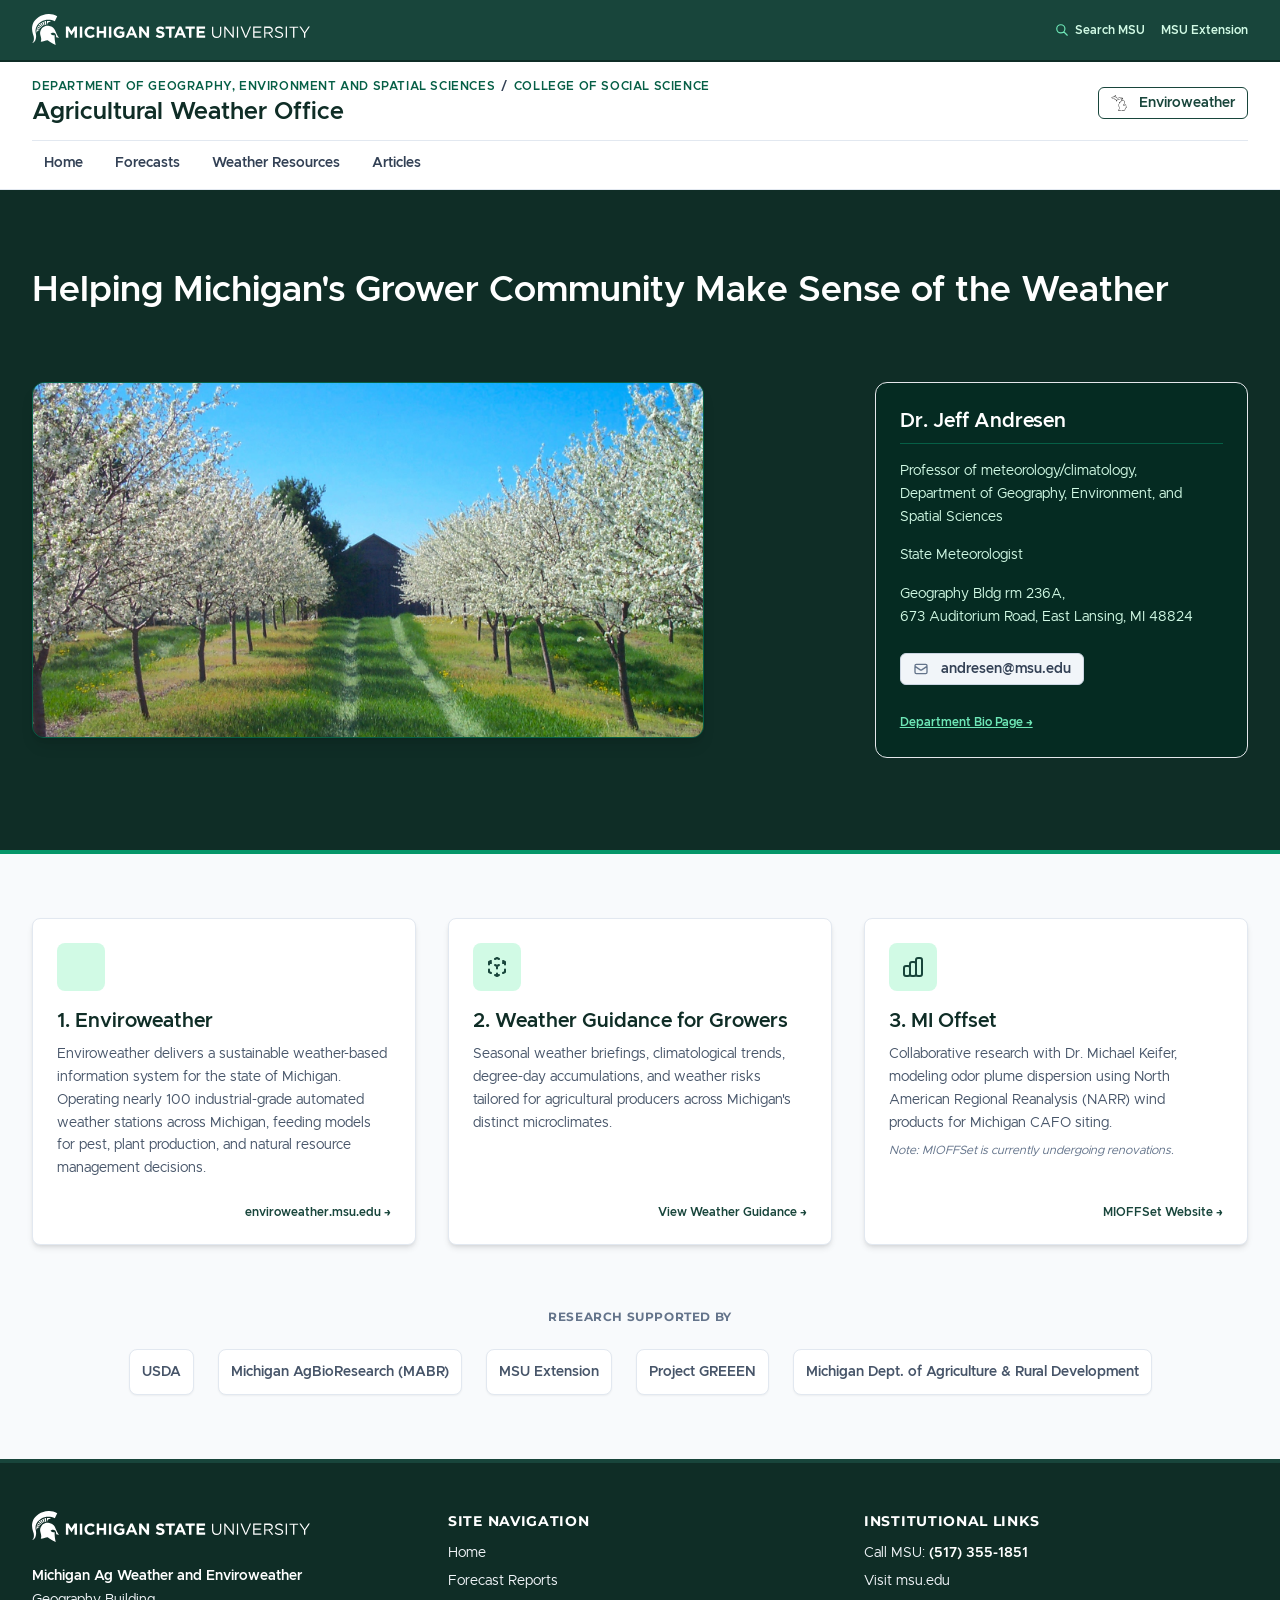
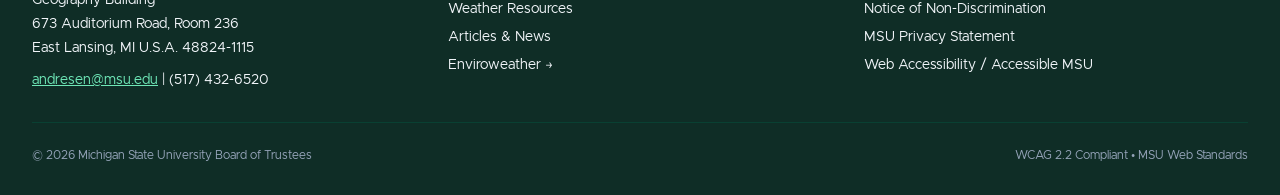
==== commit 42b1e91b: "Deploy build from enviroweather/agweather@529c811e35ee3ba194b491085b2ff0d2cb1a2268 enviroweather/agw" ====
--- a/index.html
+++ b/index.html
@@ -1,18 +1,18 @@
 <!doctype html>
 <html lang="en" data-theme="msu">
 	<head>
-		<link href="./_app/immutable/entry/start.Bi92rHUx.js" rel="modulepreload">
-		<link href="./_app/immutable/chunks/D9V4MUXU.js" rel="modulepreload">
-		<link href="./_app/immutable/chunks/KQ7aIDcB.js" rel="modulepreload">
-		<link href="./_app/immutable/entry/app.uk1tB_2l.js" rel="modulepreload">
+		<link href="./_app/immutable/entry/start.B4vo1POe.js" rel="modulepreload">
+		<link href="./_app/immutable/chunks/qjI3O58b.js" rel="modulepreload">
+		<link href="./_app/immutable/chunks/B1cVcm8c.js" rel="modulepreload">
+		<link href="./_app/immutable/entry/app.BqS521Vy.js" rel="modulepreload">
 		<link href="./_app/immutable/chunks/xihTtKlq.js" rel="modulepreload">
 		<link href="./_app/immutable/chunks/DclECHGd.js" rel="modulepreload">
-		<link href="./_app/immutable/nodes/0.CONdOFtZ.js" rel="modulepreload">
-		<link href="./_app/immutable/chunks/BHi63Ypd.js" rel="modulepreload">
-		<link href="./_app/immutable/chunks/C-oqIz7J.js" rel="modulepreload">
-		<link href="./_app/immutable/nodes/2.D1_pQCWK.js" rel="modulepreload">
+		<link href="./_app/immutable/nodes/0.D3Irfei0.js" rel="modulepreload">
+		<link href="./_app/immutable/chunks/C6A0tYL3.js" rel="modulepreload">
+		<link href="./_app/immutable/chunks/DT70SAtr.js" rel="modulepreload">
+		<link href="./_app/immutable/nodes/2.DoAMLC6K.js" rel="modulepreload">
 		<!--12qhfyh--><link rel="icon" href="/_app/immutable/assets/favicon.m7cG6oK3.ico"/> <meta charset="UTF-8"/> <meta name="viewport" content="width=device-width, initial-scale=1.0"/> <meta name="description" content="Agricultural Weather Office, Department of Geography, Environment and Spatial Sciences, Michigan State University"/> <meta name="text-scale" content="scale"/><!----><title>Home | Agricultural Weather Office | MSU</title>
-		<link href="./_app/immutable/assets/0.e8MQ3fIY.css" rel="stylesheet">
+		<link href="./_app/immutable/assets/0.B3UHxbLC.css" rel="stylesheet">
 		<title>Agricultural Weather Office | Michigan State University</title>
 	</head>
 
@@ -21,19 +21,19 @@
 		 <!-- requires some element to have id main_content -->
 		<a href="#main-content" class="skip-link">Skip to main content</a>
 
-		<!--[--><!--[0--><!--[--><header class="w-full"><div class="msu-masthead w-full px-4 sm:px-8 py-2.5 sm:py-3 border-b-2 border-msu-dark"><div class="max-w-7xl mx-auto w-full flex items-center justify-between"><div class="flex items-center justify-start shrink-0"><a href="https://msu.edu" target="_blank" rel="noopener noreferrer" class="flex items-center text-white hover:text-emerald-200 transition-colors py-0.5 group" aria-label="Michigan State University Homepage (opens in new tab)"><svg class="h-6 sm:h-7 md:h-8 w-auto fill-current text-white group-hover:opacity-90 transition-opacity" viewBox="0 0 296 34" fill="currentColor" xmlns="http://www.w3.org/2000/svg" role="img" aria-label="Michigan State University"><title>Michigan State University</title><g transform="translate(0, -0.904)"><path d="M55.7998,20.2675325 C55.7998,16.8896104 58.2998,14.1077922 61.9998,14.1077922 C64.1998,14.1077922 65.5998,14.8032468 66.6998,15.8961039 L64.9998,17.8831169 C64.0998,17.0883117 63.0998,16.5915584 61.9998,16.5915584 C59.9998,16.5915584 58.4998,18.2805195 58.4998,20.2675325 C58.4998,22.2545455 59.8998,23.9435065 61.9998,23.9435065 C63.3998,23.9435065 64.1998,23.4467532 65.0998,22.5525974 L66.7998,24.2415584 C65.5998,25.5331169 64.1998,26.3279221 61.8998,26.3279221 C58.3998,26.3279221 55.7998,23.6454545 55.7998,20.2675325 Z" fill="currentColor"></path><polygon fill="currentColor" points="68.7998 14.3064935 71.3998 14.3064935 71.3998 18.975974 76.1998 18.975974 76.1998 14.3064935 78.7998 14.3064935 78.7998 26.1292208 76.1998 26.1292208 76.1998 21.3603896 71.3998 21.3603896 71.3998 26.1292208 68.7998 26.1292208"></polygon><polygon fill="currentColor" points="81.7 26.1292208 84.3 26.1292208 84.3 14.3064935 81.7 14.3064935"></polygon><path d="M86.7002,20.2675325 L86.7002,20.2675325 C86.7002,16.8896104 89.3002,14.1077922 92.9002,14.1077922 C95.0002,14.1077922 96.3002,14.7038961 97.6002,15.6974026 L96.0002,17.7837662 C95.1002,16.988961 94.3002,16.5915584 92.9002,16.5915584 C91.0002,16.5915584 89.5002,18.2805195 89.5002,20.2675325 C89.5002,22.4532468 91.0002,24.0428571 93.1002,24.0428571 C94.1002,24.0428571 94.9002,23.8441558 95.6002,23.3474026 L95.6002,21.6584416 L93.0002,21.6584416 L93.0002,19.3733766 L98.2002,19.3733766 L98.2002,24.5396104 C97.0002,25.5331169 95.3002,26.4272727 93.1002,26.4272727 C89.3002,26.3279221 86.7002,23.7448052 86.7002,20.2675325" fill="currentColor"></path><path d="M107.2998,21.261039 L105.6998,17.3863636 L104.0998,21.261039 L107.2998,21.261039 Z M104.5998,14.2071429 L106.9998,14.2071429 L112.0998,26.1292208 L109.3998,26.1292208 L108.2998,23.4467532 L103.2998,23.4467532 L102.1998,26.1292208 L99.4998,26.1292208 L104.5998,14.2071429 Z" fill="currentColor"></path><polygon fill="currentColor" points="113.7998 14.3064935 116.1998 14.3064935 121.7998 21.5590909 121.7998 14.3064935 124.3998 14.3064935 124.3998 26.1292208 122.1998 26.1292208 116.3998 18.5785714 116.3998 26.1292208 113.7998 26.1292208"></polygon><path d="M131.3999,24.4404584 L132.8999,22.5527961 C133.9999,23.4469519 135.0999,23.9437052 136.4999,23.9437052 C137.5999,23.9437052 138.1999,23.5463026 138.1999,22.8498545 C138.1999,22.1553935 137.7999,21.8563481 135.7999,21.3595948 C133.3999,20.7644844 131.8999,20.0690299 131.8999,17.7839649 C131.8999,15.5982506 133.5999,14.2073416 136.0999,14.2073416 C137.7999,14.2073416 139.2999,14.7040948 140.4999,15.6976013 L139.0999,17.6846143 C137.9999,16.9891597 136.9999,16.4924065 135.9999,16.4924065 C134.9999,16.4924065 134.4999,16.9891597 134.4999,17.485913 C134.4999,18.2807182 134.9999,18.4794195 137.0999,19.0755234 C139.4999,19.6716273 140.8999,20.5657831 140.8999,22.6521468 C140.8999,25.0365623 139.0999,26.3271273 136.4999,26.3271273 C134.5999,26.3271273 132.7999,25.7320169 131.3999,24.4404584" fill="currentColor"></path><polygon fill="currentColor" points="145.5 16.6908097 141.9 16.6908097 141.9 14.3063942 151.8 14.3063942 151.8 16.6908097 148.2 16.6908097 148.2 26.1291214 145.6 26.1291214 145.6 16.6908097"></polygon><path d="M159,21.261039 L157.4,17.3863636 L155.8,21.261039 L159,21.261039 Z M156.2,14.2071429 L158.6,14.2071429 L163.7,26.1292208 L161,26.1292208 L159.9,23.4467532 L154.9,23.4467532 L153.8,26.1292208 L151.1,26.1292208 L156.2,14.2071429 Z" fill="currentColor"></path><polygon fill="currentColor" points="166.7002 16.6908097 163.0992 16.6908097 163.0992 14.3063942 173.0002 14.3063942 173.0002 16.6908097 169.4002 16.6908097 169.4002 26.1291214 166.8002 26.1291214 166.8002 16.6908097"></polygon><polygon fill="currentColor" points="174.9004 14.3064935 183.9004 14.3064935 183.9004 16.5915584 177.5004 16.5915584 177.5004 18.975974 183.0994 18.975974 183.0994 21.261039 177.5004 21.261039 177.5004 23.7448052 184.0004 23.7448052 184.0004 26.0298701 174.9004 26.0298701"></polygon><path d="M191.2998,21.261039 L191.2998,14.4058442 L192.5998,14.4058442 L192.5998,21.1616883 C192.5998,23.7448052 193.9998,25.1357143 196.1998,25.1357143 C198.4008,25.1357143 199.7998,23.8441558 199.7998,21.261039 L199.7998,14.4058442 L201.0998,14.4058442 L201.0998,21.1616883 C201.0998,24.638961 199.0998,26.4272727 196.0998,26.4272727 C193.2998,26.3279221 191.2998,24.5396104 191.2998,21.261039" fill="currentColor"></path><polygon fill="currentColor" points="204.2998 14.3064935 205.5998 14.3064935 213.0998 23.7448052 213.0998 14.3064935 214.4008 14.3064935 214.4008 26.1292208 213.2998 26.1292208 205.5998 16.3928571 205.5998 26.1292208 204.2998 26.1292208"></polygon><polygon fill="currentColor" points="217.7 26.1292208 219 26.1292208 219 14.3064935 217.7 14.3064935"></polygon><polygon fill="currentColor" points="221.5 14.3064935 223 14.3064935 227.2 24.4402597 231.4 14.3064935 232.8 14.3064935 227.7 26.2285714 226.5 26.2285714"></polygon><polygon fill="currentColor" points="235.0996 14.3064935 243.7006 14.3064935 243.7006 15.4987013 236.4006 15.4987013 236.4006 19.5720779 242.9006 19.5720779 242.9006 20.7642857 236.4006 20.7642857 236.4006 24.937013 243.7006 24.937013 243.7006 26.1292208 234.9996 26.1292208 234.9996 14.3064935"></polygon><path d="M251.5,20.3664857 C253.3,20.3664857 254.6,19.4733234 254.6,17.9830636 C254.6,16.4928039 253.5,15.6970052 251.6,15.6970052 L247.9,15.6970052 L247.9,20.4668299 L251.5,20.4668299 L251.5,20.3664857 Z M246.5,14.3060961 L251.6,14.3060961 C253.1,14.3060961 254.2,14.7034987 255,15.4992974 C255.6,16.0944078 255.9,16.889213 255.9,17.7833688 C255.9,19.7703818 254.5,20.863239 252.7,21.2606416 L256.4,26.1298169 L254.8,26.1298169 L251.4,21.5586935 L248,21.5586935 L248,26.1298169 L246.7,26.1298169 L246.7,14.3060961 L246.5,14.3060961 Z" fill="currentColor"></path><path d="M257.9004,24.4404584 L258.7004,23.4469519 C259.9004,24.5398091 261.0994,25.135913 262.7994,25.135913 C264.4004,25.135913 265.5004,24.3401143 265.5004,23.1489 C265.5004,22.0560429 264.9004,21.459939 262.4004,20.8628416 C259.7004,20.2677312 258.4004,19.3725818 258.4004,17.485913 C258.4004,15.5982506 260.0004,14.3066922 262.2994,14.3066922 C264.0004,14.3066922 265.2994,14.8034455 266.5004,15.7969519 L265.7004,16.7904584 C264.5994,15.8963026 263.5004,15.4989 262.2994,15.4989 C260.7994,15.4989 259.7994,16.2937052 259.7994,17.3865623 C259.7994,18.4794195 260.4004,19.174874 263.0004,19.6716273 C265.7004,20.2677312 266.9004,21.161887 266.9004,23.0495494 C266.9004,25.0365623 265.2004,26.4274714 262.7994,26.4274714 C260.9004,26.3271273 259.2994,25.7320169 257.9004,24.4404584" fill="currentColor"></path><polygon fill="currentColor" points="269.6 26.1292208 270.901 26.1292208 270.901 14.3064935 269.6 14.3064935"></polygon><polygon fill="currentColor" points="277.5 15.5978532 273.5 15.5978532 273.5 14.4056455 282.8 14.4056455 282.8 15.5978532 278.8 15.5978532 278.8 26.2283727 277.4 26.2283727 277.4 15.5978532"></polygon><polygon fill="currentColor" points="289 21.459939 284.1 14.3066922 285.7 14.3066922 289.7 20.2677312 293.7 14.3066922 295.3 14.3066922 290.4 21.459939 290.4 26.1294195 289 26.1294195"></polygon><path d="M26.7998,3.17902208 C26.7998,3.17902208 25.0998,6.8549961 24.1998,8.64330779 C19.8998,6.65629481 14.2998,6.45759351 9.5998,9.14006104 C6.4998,11.0277234 3.8998,14.4056455 3.6998,18.0816195 C3.5998,20.4660351 4.6998,23.1494961 4.2998,25.6332623 C4.1998,26.9238273 3.8998,28.2153857 3.2998,29.3082429 C2.4998,30.6007948 1.5998,31.6926584 -0.000200000002,31.7920091 C0.2998,31.3946065 2.7998,30.2023987 1.7998,24.738113 C1.3998,22.5523987 -1.6002,17.1874636 1.2998,10.5309701 C3.9998,4.37122987 15.3998,-2.88136753 26.7998,3.17902208" fill="currentColor"></path><path d="M13.7002,13.9091903 C15.2002,13.412437 16.8002,13.412437 18.4002,13.710489 C21.4002,14.2072422 23.6002,15.9955539 24.7002,18.6780214 C25.8002,21.4598396 26.6002,23.6455539 28.6002,26.0299695 C28.7002,26.1293201 25.6002,25.5332162 25.6002,25.5332162 C26.4002,20.0689305 21.2002,19.8702292 19.7002,21.8572422 C20.8002,23.04945 22.6002,23.6455539 24.1002,23.4468526 C23.8002,28.9111383 25.3002,33.7793201 25.2002,33.7793201 C24.0002,33.5806188 18.3002,30.3020474 16.6002,28.8117877 C14.2002,29.2091903 12.2002,30.1033461 9.4002,30.5007487 C9.3002,30.5007487 9.9002,28.4143851 9.8002,27.4208786 C9.8002,24.5397097 7.6002,21.8572422 9.2002,18.3799695 C10.1002,16.1942552 11.5002,14.7039955 13.7002,13.9091903" fill="currentColor"></path><path d="M15.7002,12.2200305 L16.1002,12.2200305 C16.1002,12.0213292 16.3002,10.6304201 17.5002,9.73626429 C18.8002,8.64340714 20.5002,8.74275779 20.5002,8.74275779 C18.8002,8.24600455 17.1002,8.1466539 15.9002,8.34535519 L15.7002,12.2200305 Z" fill="currentColor"></path><path d="M5,17.187563 C4.7,18.7771734 4.7,20.3667838 4.9,21.161589 C4.9,21.161589 5.1,19.7706799 5.9,18.9758747 C6.6,18.2804201 7.5,18.1810695 7.8,18.1810695 C7.8,18.1810695 8,17.6843162 7.9,17.6843162 L5,17.187563 Z" fill="currentColor"></path><path d="M8.2002,16.8897097 C8.3002,16.6910084 8.4002,16.4923071 8.5002,16.1942552 L5.5002,15.0020474 C5.3002,15.39945 5.2002,15.8962032 5.1002,16.1942552 L8.2002,16.8897097 Z" fill="currentColor"></path><path d="M9,15.7967532 L9.5,15.2006494 L6.7,13.1142857 C6.4,13.4123377 6.2,13.8097403 6,14.3064935 L9,15.7967532 Z" fill="currentColor"></path><path d="M10,14.6043468 L10.6,14.0082429 L8.2,11.3257753 C7.7,11.8225286 7.5,12.0212299 7.2,12.4186325 L10,14.6043468 Z" fill="currentColor"></path><path d="M11.2002,13.7102903 L11.9002,13.3128877 L10.1002,10.1336669 C9.5002,10.4317188 9.0002,10.7297708 8.8002,10.9284721 L11.2002,13.7102903 Z" fill="currentColor"></path><path d="M12.5,13.0151338 L13.3,12.7170818 L12.3,9.14045844 C11.7,9.33915974 11,9.63721169 10.8,9.73656234 L12.5,13.0151338 Z" fill="currentColor"></path><path d="M14,12.5183805 L14.8,12.3196792 L14.9,8.4450039 C14.9,8.4450039 14,8.64370519 13.2,8.84240649 L14,12.5183805 Z" fill="currentColor"></path><polygon fill="currentColor" points="36 14.3064935 38.8 14.3064935 41.9 19.274026 45 14.3064935 47.8 14.3064935 47.8 26.1292208 45.2 26.1292208 45.2 18.3798701 42 23.4467532 41.9 23.4467532 38.6 18.4792208 38.6 26.1292208 36 26.1292208"></polygon><polygon fill="currentColor" points="50.8 26.1292208 53.4 26.1292208 53.4 14.3064935 50.8 14.3064935"></polygon></g></svg></a></div> <nav aria-label="MSU Institutional Links" class="flex items-center gap-4 text-xs text-emerald-100 font-medium"><a href="https://msu.edu/search" target="_blank" rel="noopener noreferrer" class="hover:text-white flex items-center gap-1.5 py-1 underline-offset-4 hover:underline"><svg class="w-3.5 h-3.5 text-emerald-300" fill="none" stroke="currentColor" viewBox="0 0 24 24" aria-hidden="true"><path stroke-linecap="round" stroke-linejoin="round" stroke-width="2" d="M21 21l-6-6m2-5a7 7 0 11-14 0 7 7 0 0114 0z"></path></svg> <span class="hidden sm:inline">Search MSU</span></a> <a href="https://msue.msu.edu" target="_blank" rel="noopener noreferrer" class="hidden md:inline-block hover:text-white underline-offset-4 hover:underline">MSU Extension</a></nav></div></div> <div class="msu-unit-bar w-full"><div class="max-w-7xl mx-auto w-full px-4 sm:px-8 py-3 sm:py-4"><div class="flex items-center justify-between gap-4"><div class="min-w-0"><div class="text-xs uppercase tracking-wider text-emerald-800 font-semibold mb-0.5 truncate"><span><a href="https://geo.msu.edu">Department of Geography, Environment and Spatial Sciences</a></span><span class="mx-1.5 text-slate-700" aria-hidden="true">/</span><span>College of Social Science</span></div> <h1><a href="./" class="text-lg sm:text-2xl font-extrabold text-msu-dark hover:text-msu-green transition-colors block truncate">Agricultural Weather Office</a></h1></div> <div class="flex items-center gap-2 sm:gap-3 shrink-0"><a href="https://enviroweather.msu.edu" class="btn btn-outline btn-sm border-msu-green text-msu-green hover:bg-msu-green hover:border-msu-green hover:text-white font-semibold hidden lg:inline-flex"><svg class="w-4 h-4 mr-1" fill="none" stroke="currentColor" viewBox="0 0 24 24" aria-hidden="true"><path stroke-linecap="round" stroke-linejoin="round" stroke-width="2" d="M4 6a2 2 0 012-2h2a2 2 0 012 2v2a2 2 0 01-2 2H6a2 2 0 01-2-2V6zM14 6a2 2 0 012-2h2a2 2 0 012 2v2a2 2 0 01-2 2h-2a2 2 0 01-2-2V6zM4 16a2 2 0 012-2h2a2 2 0 012 2v2a2 2 0 01-2 2H6a2 2 0 01-2-2v-2zM14 16a2 2 0 012-2h2a2 2 0 012 2v2a2 2 0 01-2 2h-2a2 2 0 01-2-2v-2z"></path></svg> Enviroweather</a> <button type="button" class="md:hidden btn btn-ghost btn-sm text-msu-dark hover:bg-slate-100 flex items-center gap-1.5 border border-slate-300 px-2.5 py-1.5" data-toggle-nav="true" aria-controls="lab-nav-menu" aria-expanded="false" aria-label="Toggle navigation menu"><svg class="h-5 w-5 nav-icon-open" fill="none" stroke="currentColor" viewBox="0 0 24 24" aria-hidden="true"><path stroke-linecap="round" stroke-linejoin="round" stroke-width="2" d="M4 6h16M4 12h16M4 18h16"></path></svg> <svg class="h-5 w-5 nav-icon-close hidden" fill="none" stroke="currentColor" viewBox="0 0 24 24" aria-hidden="true"><path stroke-linecap="round" stroke-linejoin="round" stroke-width="2" d="M6 18L18 6M6 6l12 12"></path></svg> <span class="font-bold text-xs uppercase tracking-wider">Menu</span></button></div></div> <nav aria-label="Desktop Navigation" class="hidden md:block mt-3 pt-3 border-t border-slate-200"><ul class="flex items-center gap-1 sm:gap-2 text-sm font-semibold text-slate-700"><!--[--><li><a href="./" class="px-3 py-1.5 rounded-md transition-colors hover:bg-slate-100 hover:text-msu-green">Home</a></li><li><a href="./andresen/" class="px-3 py-1.5 rounded-md transition-colors hover:bg-slate-100 hover:text-msu-green">Dr. Jeff Andresen</a></li><li><a href="./forecasts/" class="px-3 py-1.5 rounded-md transition-colors hover:bg-slate-100 hover:text-msu-green">Forecasts</a></li><li><a href="./weather/" class="px-3 py-1.5 rounded-md transition-colors hover:bg-slate-100 hover:text-msu-green">Weather Resources</a></li><li><a href="./articles/" class="px-3 py-1.5 rounded-md transition-colors hover:bg-slate-100 hover:text-msu-green">Articles</a></li><!--]--></ul></nav> <nav id="lab-nav-menu" aria-label="Mobile Navigation" class="hidden md:hidden mt-3 pt-3 border-t border-slate-200"><ul class="menu bg-slate-50 border border-slate-200 rounded-lg p-2 font-semibold text-sm text-slate-700 shadow-sm space-y-1"><!--[--><li><a href="./" class="rounded-md transition-colors hover:bg-slate-100 hover:text-msu-green">Home</a></li><li><a href="./andresen/" class="rounded-md transition-colors hover:bg-slate-100 hover:text-msu-green">Dr. Jeff Andresen</a></li><li><a href="./forecasts/" class="rounded-md transition-colors hover:bg-slate-100 hover:text-msu-green">Forecasts</a></li><li><a href="./weather/" class="rounded-md transition-colors hover:bg-slate-100 hover:text-msu-green">Weather Resources</a></li><li><a href="./articles/" class="rounded-md transition-colors hover:bg-slate-100 hover:text-msu-green">Articles</a></li><!--]--></ul></nav><!----></div></div></header><!----> <main id="main-content" class="flex-grow"><!--[--><section class="bg-msu-dark text-white py-16 sm:py-20 px-4 sm:px-8 border-b-4 border-emerald-600"><div class="max-w-7xl mx-auto grid grid-cols-1 lg:grid-cols-12 gap-12 items-start"><div class="lg:col-span-12"><h1 class="text-2xl sm:text-4xl font-extrabold text-white mb-6 leading-tight">Helping Michigan's Grower Community Make Sense of the Weather</h1></div> <div class="lg:col-span-8"><div class="mb-8 max-w-2xl overflow-hidden rounded-xl shadow-lg border border-emerald-800"><img src="/_app/immutable/assets/mi_cherry_orchard_andresen.DhbSFcdL.JPG" alt="Michigan Cherry Orchard by Jeff Andresen" class="w-full h-auto object-cover"/></div></div> <div class="lg:col-span-4 bg-emerald-950/70 backdrop-blur border border-emerald-500/30 p-6 rounded-xl text-white space-y-4"><h2 class="text-xl font-bold text-white border-b border-emerald-800 pb-2">Agricultural Weather Office</h2> <p class="text-sm text-emerald-100 leading-relaxed">Led by <strong>Dr. Jeff Andresen</strong>, Professor of Meteorology/Climatology and State Climatologist for Michigan. Providing climatological guidance, crop weather risk assessment, and integrated weather tools.</p> <div class="pt-2"><a href="./andresen/" class="text-xs font-bold text-emerald-300 hover:text-white underline inline-flex items-center gap-1">Learn more about Dr. Andresen →</a></div></div></div></section> <section class="max-w-7xl mx-auto px-4 sm:px-8 py-16" aria-label="Key Programs and Projects"><div class="grid grid-cols-1 md:grid-cols-3 gap-8"><div class="card bg-white shadow-md border border-slate-200 hover:border-msu-green transition-all"><div class="card-body p-6 flex flex-col justify-between"><div><div class="w-12 h-12 rounded-lg bg-emerald-100 text-msu-green flex items-center justify-center font-bold mb-4" aria-hidden="true"><svg class="w-6 h-6" fill="none" stroke="currentColor" viewBox="0 0 24 24"><path stroke-linecap="round" stroke-linejoin="round" stroke-width="2" d="M19.428 15.428a2 2 0 00-1.022-.547l-2.387-.477a6 6 0 00-3.86.517l-.318.158a6 6 0 01-3.86.517L6.05 15.21a2 2 0 00-1.806.547M8 4h8l-1 1v5.172a2 2 0 00.586 1.414l5 5c1.26 1.26.367 3.414-1.415 3.414H4.828c-1.782 0-2.674-2.154-1.414-3.414l5-5A2 2 0 009 10.172V5L8 4z"></path></svg></div> <h2 class="card-title text-xl font-bold text-msu-dark">1. Enviroweather</h2> <p class="text-slate-600 text-sm leading-relaxed mt-2">Enviroweather delivers a sustainable weather-based information system for the state of Michigan. Operating nearly 100 industrial-grade automated weather stations across Michigan, feeding models for pest, plant production, and natural resource management decisions.</p></div> <div class="card-actions justify-end mt-4"><a href="https://enviroweather.msu.edu" target="_blank" rel="noopener noreferrer" class="text-xs font-bold text-msu-green hover:underline inline-flex items-center gap-1">enviroweather.msu.edu →</a></div></div></div> <div class="card bg-white shadow-md border border-slate-200 hover:border-msu-green transition-all"><div class="card-body p-6 flex flex-col justify-between"><div><div class="w-12 h-12 rounded-lg bg-emerald-100 text-msu-green flex items-center justify-center font-bold mb-4" aria-hidden="true"><svg class="w-6 h-6" fill="none" stroke="currentColor" viewBox="0 0 24 24"><path stroke-linecap="round" stroke-linejoin="round" stroke-width="2" d="M14 10l-2 1m0 0l-2-1m2 1v2.5M20 7l-2 1m2-1l-2-1m2 1v2.5M14 4l-2-1-2 1M4 7l2-1M4 7l2 1M4 7v2.5M12 21l-2-1m2 1l2-1m-2 1v-2.5M6 18l-2-1v-2.5M18 18l2-1v-2.5"></path></svg></div> <h2 class="card-title text-xl font-bold text-msu-dark">2. Weather Guidance for Growers</h2> <p class="text-slate-600 text-sm leading-relaxed mt-2">Seasonal weather briefings, climatological trends, degree-day accumulations, and weather risks tailored for agricultural producers across Michigan's distinct microclimates.</p></div> <div class="card-actions justify-end mt-4"><a href="./weather/" class="text-xs font-bold text-msu-green hover:underline inline-flex items-center gap-1">View Weather Guidance →</a></div></div></div> <div class="card bg-white shadow-md border border-slate-200 hover:border-msu-green transition-all"><div class="card-body p-6 flex flex-col justify-between"><div><div class="w-12 h-12 rounded-lg bg-emerald-100 text-msu-green flex items-center justify-center font-bold mb-4" aria-hidden="true"><svg class="w-6 h-6" fill="none" stroke="currentColor" viewBox="0 0 24 24"><path stroke-linecap="round" stroke-linejoin="round" stroke-width="2" d="M9 19v-6a2 2 0 00-2-2H5a2 2 0 00-2 2v6a2 2 0 002 2h2a2 2 0 002-2zm0 0V9a2 2 0 012-2h2a2 2 0 012 2v10m-6 0a2 2 0 002 2h2a2 2 0 002-2m0 0V5a2 2 0 012-2h2a2 2 0 012 2v14a2 2 0 01-2 2h-2a2 2 0 01-2-2z"></path></svg></div> <h2 class="card-title text-xl font-bold text-msu-dark">3. MI Offset</h2> <p class="text-slate-600 text-sm leading-relaxed mt-2">Collaborative research with Dr. Michael Keifer, modeling odor plume dispersion using North American Regional Reanalysis (NARR) wind products for Michigan CAFO siting.</p> <p class="text-xs text-slate-500 italic mt-2">Note: MIOFFSet is currently undergoing renovations.</p></div> <div class="card-actions justify-end mt-4"><a href="https://mioffset-2026-front-end.vercel.app" target="_blank" rel="noopener noreferrer" class="text-xs font-bold text-msu-green hover:underline inline-flex items-center gap-1">MIOFFSet Website →</a></div></div></div></div></section> <section class="max-w-7xl mx-auto px-4 sm:px-8 pb-16 text-center" aria-label="Research Sponsors"><p class="text-xs font-bold uppercase tracking-wider text-slate-500 mb-6 font-sans">Research Supported By</p> <div class="flex flex-wrap items-center justify-center gap-6 text-slate-600 font-bold text-sm"><a href="https://usda.gov" target="_blank" rel="noopener noreferrer" class="p-3 border border-slate-200 rounded-lg bg-white shadow-sm hover:border-msu-green hover:text-msu-dark transition-colors">USDA</a> <a href="https://www.canr.msu.edu/research/agbioresearch/" target="_blank" rel="noopener noreferrer" class="p-3 border border-slate-200 rounded-lg bg-white shadow-sm hover:border-msu-green hover:text-msu-dark transition-colors">Michigan AgBioResearch (MABR)</a> <a href="https://www.canr.msu.edu/outreach/" target="_blank" rel="noopener noreferrer" class="p-3 border border-slate-200 rounded-lg bg-white shadow-sm hover:border-msu-green hover:text-msu-dark transition-colors">MSU Extension</a> <a href="https://www.canr.msu.edu/project-greeen/" target="_blank" rel="noopener noreferrer" class="p-3 border border-slate-200 rounded-lg bg-white shadow-sm hover:border-msu-green hover:text-msu-dark transition-colors">Project GREEEN</a> <a href="https://www.michigan.gov/mdard" target="_blank" rel="noopener noreferrer" class="p-3 border border-slate-200 rounded-lg bg-white shadow-sm hover:border-msu-green hover:text-msu-dark transition-colors">Michigan Dept. of Agriculture &amp; Rural Development</a></div></section><!--]--><!----></main> <footer class="msu-footer pt-12 pb-8 px-4 sm:px-8 mt-auto"><div class="max-w-7xl mx-auto grid grid-cols-1 md:grid-cols-3 gap-8 pb-8 border-b border-emerald-900/60 justify-items-stretch"><div><a href="https://msu.edu" target="_blank" rel="noopener noreferrer" class="inline-block text-white hover:text-emerald-200 transition-colors mb-4 group" aria-label="Michigan State University Homepage (opens in new tab)"><svg class="h-8 sm:h-9 w-auto fill-current text-white group-hover:opacity-90 transition-opacity" viewBox="0 0 296 34" fill="currentColor" xmlns="http://www.w3.org/2000/svg" role="img" aria-label="Michigan State University"><title>Michigan State University</title><g transform="translate(0, -0.904)"><path d="M55.7998,20.2675325 C55.7998,16.8896104 58.2998,14.1077922 61.9998,14.1077922 C64.1998,14.1077922 65.5998,14.8032468 66.6998,15.8961039 L64.9998,17.8831169 C64.0998,17.0883117 63.0998,16.5915584 61.9998,16.5915584 C59.9998,16.5915584 58.4998,18.2805195 58.4998,20.2675325 C58.4998,22.2545455 59.8998,23.9435065 61.9998,23.9435065 C63.3998,23.9435065 64.1998,23.4467532 65.0998,22.5525974 L66.7998,24.2415584 C65.5998,25.5331169 64.1998,26.3279221 61.8998,26.3279221 C58.3998,26.3279221 55.7998,23.6454545 55.7998,20.2675325 Z" fill="currentColor"></path><polygon fill="currentColor" points="68.7998 14.3064935 71.3998 14.3064935 71.3998 18.975974 76.1998 18.975974 76.1998 14.3064935 78.7998 14.3064935 78.7998 26.1292208 76.1998 26.1292208 76.1998 21.3603896 71.3998 21.3603896 71.3998 26.1292208 68.7998 26.1292208"></polygon><polygon fill="currentColor" points="81.7 26.1292208 84.3 26.1292208 84.3 14.3064935 81.7 14.3064935"></polygon><path d="M86.7002,20.2675325 L86.7002,20.2675325 C86.7002,16.8896104 89.3002,14.1077922 92.9002,14.1077922 C95.0002,14.1077922 96.3002,14.7038961 97.6002,15.6974026 L96.0002,17.7837662 C95.1002,16.988961 94.3002,16.5915584 92.9002,16.5915584 C91.0002,16.5915584 89.5002,18.2805195 89.5002,20.2675325 C89.5002,22.4532468 91.0002,24.0428571 93.1002,24.0428571 C94.1002,24.0428571 94.9002,23.8441558 95.6002,23.3474026 L95.6002,21.6584416 L93.0002,21.6584416 L93.0002,19.3733766 L98.2002,19.3733766 L98.2002,24.5396104 C97.0002,25.5331169 95.3002,26.4272727 93.1002,26.4272727 C89.3002,26.3279221 86.7002,23.7448052 86.7002,20.2675325" fill="currentColor"></path><path d="M107.2998,21.261039 L105.6998,17.3863636 L104.0998,21.261039 L107.2998,21.261039 Z M104.5998,14.2071429 L106.9998,14.2071429 L112.0998,26.1292208 L109.3998,26.1292208 L108.2998,23.4467532 L103.2998,23.4467532 L102.1998,26.1292208 L99.4998,26.1292208 L104.5998,14.2071429 Z" fill="currentColor"></path><polygon fill="currentColor" points="113.7998 14.3064935 116.1998 14.3064935 121.7998 21.5590909 121.7998 14.3064935 124.3998 14.3064935 124.3998 26.1292208 122.1998 26.1292208 116.3998 18.5785714 116.3998 26.1292208 113.7998 26.1292208"></polygon><path d="M131.3999,24.4404584 L132.8999,22.5527961 C133.9999,23.4469519 135.0999,23.9437052 136.4999,23.9437052 C137.5999,23.9437052 138.1999,23.5463026 138.1999,22.8498545 C138.1999,22.1553935 137.7999,21.8563481 135.7999,21.3595948 C133.3999,20.7644844 131.8999,20.0690299 131.8999,17.7839649 C131.8999,15.5982506 133.5999,14.2073416 136.0999,14.2073416 C137.7999,14.2073416 139.2999,14.7040948 140.4999,15.6976013 L139.0999,17.6846143 C137.9999,16.9891597 136.9999,16.4924065 135.9999,16.4924065 C134.9999,16.4924065 134.4999,16.9891597 134.4999,17.485913 C134.4999,18.2807182 134.9999,18.4794195 137.0999,19.0755234 C139.4999,19.6716273 140.8999,20.5657831 140.8999,22.6521468 C140.8999,25.0365623 139.0999,26.3271273 136.4999,26.3271273 C134.5999,26.3271273 132.7999,25.7320169 131.3999,24.4404584" fill="currentColor"></path><polygon fill="currentColor" points="145.5 16.6908097 141.9 16.6908097 141.9 14.3063942 151.8 14.3063942 151.8 16.6908097 148.2 16.6908097 148.2 26.1291214 145.6 26.1291214 145.6 16.6908097"></polygon><path d="M159,21.261039 L157.4,17.3863636 L155.8,21.261039 L159,21.261039 Z M156.2,14.2071429 L158.6,14.2071429 L163.7,26.1292208 L161,26.1292208 L159.9,23.4467532 L154.9,23.4467532 L153.8,26.1292208 L151.1,26.1292208 L156.2,14.2071429 Z" fill="currentColor"></path><polygon fill="currentColor" points="166.7002 16.6908097 163.0992 16.6908097 163.0992 14.3063942 173.0002 14.3063942 173.0002 16.6908097 169.4002 16.6908097 169.4002 26.1291214 166.8002 26.1291214 166.8002 16.6908097"></polygon><polygon fill="currentColor" points="174.9004 14.3064935 183.9004 14.3064935 183.9004 16.5915584 177.5004 16.5915584 177.5004 18.975974 183.0994 18.975974 183.0994 21.261039 177.5004 21.261039 177.5004 23.7448052 184.0004 23.7448052 184.0004 26.0298701 174.9004 26.0298701"></polygon><path d="M191.2998,21.261039 L191.2998,14.4058442 L192.5998,14.4058442 L192.5998,21.1616883 C192.5998,23.7448052 193.9998,25.1357143 196.1998,25.1357143 C198.4008,25.1357143 199.7998,23.8441558 199.7998,21.261039 L199.7998,14.4058442 L201.0998,14.4058442 L201.0998,21.1616883 C201.0998,24.638961 199.0998,26.4272727 196.0998,26.4272727 C193.2998,26.3279221 191.2998,24.5396104 191.2998,21.261039" fill="currentColor"></path><polygon fill="currentColor" points="204.2998 14.3064935 205.5998 14.3064935 213.0998 23.7448052 213.0998 14.3064935 214.4008 14.3064935 214.4008 26.1292208 213.2998 26.1292208 205.5998 16.3928571 205.5998 26.1292208 204.2998 26.1292208"></polygon><polygon fill="currentColor" points="217.7 26.1292208 219 26.1292208 219 14.3064935 217.7 14.3064935"></polygon><polygon fill="currentColor" points="221.5 14.3064935 223 14.3064935 227.2 24.4402597 231.4 14.3064935 232.8 14.3064935 227.7 26.2285714 226.5 26.2285714"></polygon><polygon fill="currentColor" points="235.0996 14.3064935 243.7006 14.3064935 243.7006 15.4987013 236.4006 15.4987013 236.4006 19.5720779 242.9006 19.5720779 242.9006 20.7642857 236.4006 20.7642857 236.4006 24.937013 243.7006 24.937013 243.7006 26.1292208 234.9996 26.1292208 234.9996 14.3064935"></polygon><path d="M251.5,20.3664857 C253.3,20.3664857 254.6,19.4733234 254.6,17.9830636 C254.6,16.4928039 253.5,15.6970052 251.6,15.6970052 L247.9,15.6970052 L247.9,20.4668299 L251.5,20.4668299 L251.5,20.3664857 Z M246.5,14.3060961 L251.6,14.3060961 C253.1,14.3060961 254.2,14.7034987 255,15.4992974 C255.6,16.0944078 255.9,16.889213 255.9,17.7833688 C255.9,19.7703818 254.5,20.863239 252.7,21.2606416 L256.4,26.1298169 L254.8,26.1298169 L251.4,21.5586935 L248,21.5586935 L248,26.1298169 L246.7,26.1298169 L246.7,14.3060961 L246.5,14.3060961 Z" fill="currentColor"></path><path d="M257.9004,24.4404584 L258.7004,23.4469519 C259.9004,24.5398091 261.0994,25.135913 262.7994,25.135913 C264.4004,25.135913 265.5004,24.3401143 265.5004,23.1489 C265.5004,22.0560429 264.9004,21.459939 262.4004,20.8628416 C259.7004,20.2677312 258.4004,19.3725818 258.4004,17.485913 C258.4004,15.5982506 260.0004,14.3066922 262.2994,14.3066922 C264.0004,14.3066922 265.2994,14.8034455 266.5004,15.7969519 L265.7004,16.7904584 C264.5994,15.8963026 263.5004,15.4989 262.2994,15.4989 C260.7994,15.4989 259.7994,16.2937052 259.7994,17.3865623 C259.7994,18.4794195 260.4004,19.174874 263.0004,19.6716273 C265.7004,20.2677312 266.9004,21.161887 266.9004,23.0495494 C266.9004,25.0365623 265.2004,26.4274714 262.7994,26.4274714 C260.9004,26.3271273 259.2994,25.7320169 257.9004,24.4404584" fill="currentColor"></path><polygon fill="currentColor" points="269.6 26.1292208 270.901 26.1292208 270.901 14.3064935 269.6 14.3064935"></polygon><polygon fill="currentColor" points="277.5 15.5978532 273.5 15.5978532 273.5 14.4056455 282.8 14.4056455 282.8 15.5978532 278.8 15.5978532 278.8 26.2283727 277.4 26.2283727 277.4 15.5978532"></polygon><polygon fill="currentColor" points="289 21.459939 284.1 14.3066922 285.7 14.3066922 289.7 20.2677312 293.7 14.3066922 295.3 14.3066922 290.4 21.459939 290.4 26.1294195 289 26.1294195"></polygon><path d="M26.7998,3.17902208 C26.7998,3.17902208 25.0998,6.8549961 24.1998,8.64330779 C19.8998,6.65629481 14.2998,6.45759351 9.5998,9.14006104 C6.4998,11.0277234 3.8998,14.4056455 3.6998,18.0816195 C3.5998,20.4660351 4.6998,23.1494961 4.2998,25.6332623 C4.1998,26.9238273 3.8998,28.2153857 3.2998,29.3082429 C2.4998,30.6007948 1.5998,31.6926584 -0.000200000002,31.7920091 C0.2998,31.3946065 2.7998,30.2023987 1.7998,24.738113 C1.3998,22.5523987 -1.6002,17.1874636 1.2998,10.5309701 C3.9998,4.37122987 15.3998,-2.88136753 26.7998,3.17902208" fill="currentColor"></path><path d="M13.7002,13.9091903 C15.2002,13.412437 16.8002,13.412437 18.4002,13.710489 C21.4002,14.2072422 23.6002,15.9955539 24.7002,18.6780214 C25.8002,21.4598396 26.6002,23.6455539 28.6002,26.0299695 C28.7002,26.1293201 25.6002,25.5332162 25.6002,25.5332162 C26.4002,20.0689305 21.2002,19.8702292 19.7002,21.8572422 C20.8002,23.04945 22.6002,23.6455539 24.1002,23.4468526 C23.8002,28.9111383 25.3002,33.7793201 25.2002,33.7793201 C24.0002,33.5806188 18.3002,30.3020474 16.6002,28.8117877 C14.2002,29.2091903 12.2002,30.1033461 9.4002,30.5007487 C9.3002,30.5007487 9.9002,28.4143851 9.8002,27.4208786 C9.8002,24.5397097 7.6002,21.8572422 9.2002,18.3799695 C10.1002,16.1942552 11.5002,14.7039955 13.7002,13.9091903" fill="currentColor"></path><path d="M15.7002,12.2200305 L16.1002,12.2200305 C16.1002,12.0213292 16.3002,10.6304201 17.5002,9.73626429 C18.8002,8.64340714 20.5002,8.74275779 20.5002,8.74275779 C18.8002,8.24600455 17.1002,8.1466539 15.9002,8.34535519 L15.7002,12.2200305 Z" fill="currentColor"></path><path d="M5,17.187563 C4.7,18.7771734 4.7,20.3667838 4.9,21.161589 C4.9,21.161589 5.1,19.7706799 5.9,18.9758747 C6.6,18.2804201 7.5,18.1810695 7.8,18.1810695 C7.8,18.1810695 8,17.6843162 7.9,17.6843162 L5,17.187563 Z" fill="currentColor"></path><path d="M8.2002,16.8897097 C8.3002,16.6910084 8.4002,16.4923071 8.5002,16.1942552 L5.5002,15.0020474 C5.3002,15.39945 5.2002,15.8962032 5.1002,16.1942552 L8.2002,16.8897097 Z" fill="currentColor"></path><path d="M9,15.7967532 L9.5,15.2006494 L6.7,13.1142857 C6.4,13.4123377 6.2,13.8097403 6,14.3064935 L9,15.7967532 Z" fill="currentColor"></path><path d="M10,14.6043468 L10.6,14.0082429 L8.2,11.3257753 C7.7,11.8225286 7.5,12.0212299 7.2,12.4186325 L10,14.6043468 Z" fill="currentColor"></path><path d="M11.2002,13.7102903 L11.9002,13.3128877 L10.1002,10.1336669 C9.5002,10.4317188 9.0002,10.7297708 8.8002,10.9284721 L11.2002,13.7102903 Z" fill="currentColor"></path><path d="M12.5,13.0151338 L13.3,12.7170818 L12.3,9.14045844 C11.7,9.33915974 11,9.63721169 10.8,9.73656234 L12.5,13.0151338 Z" fill="currentColor"></path><path d="M14,12.5183805 L14.8,12.3196792 L14.9,8.4450039 C14.9,8.4450039 14,8.64370519 13.2,8.84240649 L14,12.5183805 Z" fill="currentColor"></path><polygon fill="currentColor" points="36 14.3064935 38.8 14.3064935 41.9 19.274026 45 14.3064935 47.8 14.3064935 47.8 26.1292208 45.2 26.1292208 45.2 18.3798701 42 23.4467532 41.9 23.4467532 38.6 18.4792208 38.6 26.1292208 36 26.1292208"></polygon><polygon fill="currentColor" points="50.8 26.1292208 53.4 26.1292208 53.4 14.3064935 50.8 14.3064935"></polygon></g></svg></a> <address class="not-italic text-xs sm:text-sm text-slate-700 space-y-1"><p class="font-semibold text-white">Michigan Climatological Resources Program</p> <p>Geography Building</p> <p>673 Auditorium Road, Room 236</p> <p>East Lansing, MI U.S.A. 48824-1115</p> <p class="pt-2"><a href="mailto:andresen@msu.edu" class="text-emerald-300 hover:text-white underline">andresen@msu.edu</a> | (517) 432-6520</p></address></div> <div><h3 class="text-sm font-bold uppercase tracking-wider text-white mb-3 font-sans">Site Navigation</h3> <ul class="text-xs sm:text-sm space-y-2 text-slate-700"><li><a href="./" class="hover:text-emerald-300 underline-offset-4 hover:underline">Home</a></li> <li><a href="./andresen/" class="hover:text-emerald-300 underline-offset-4 hover:underline">Dr. Jeff Andresen</a></li> <li><a href="./forecasts/" class="hover:text-emerald-300 underline-offset-4 hover:underline">Forecast Reports</a></li> <li><a href="./weather/" class="hover:text-emerald-300 underline-offset-4 hover:underline">Weather Resources</a></li> <li><a href="./articles/" class="hover:text-emerald-300 underline-offset-4 hover:underline">Articles &amp; News</a></li> <li><a href="https://enviroweather.msu.edu" target="_blank" rel="noopener noreferrer" class="hover:text-emerald-300 underline-offset-4 hover:underline">Enviroweather →</a></li></ul></div> <div><h3 class="text-sm font-bold uppercase tracking-wider text-white mb-3 font-sans">Institutional Links</h3> <ul class="text-xs sm:text-sm space-y-2 text-slate-700"><li><span>Call MSU:</span> <a href="tel:5173551851" class="text-white font-bold hover:text-emerald-300">(517) 355-1851</a></li> <li><a href="https://msu.edu" target="_blank" rel="noopener noreferrer" class="hover:text-emerald-300 underline-offset-4 hover:underline">Visit msu.edu</a></li> <li><a href="https://civilrights.msu.edu/policies/notice-of-non-discrimination-anti-harassment-and-non-retaliation" target="_blank" rel="noopener noreferrer" class="hover:text-emerald-300 underline-offset-4 hover:underline">Notice of Non-Discrimination</a></li> <li><a href="https://msu.edu/privacy" target="_blank" rel="noopener noreferrer" class="hover:text-emerald-300 underline-offset-4 hover:underline">MSU Privacy Statement</a></li> <li><a href="https://webaccess.msu.edu" target="_blank" rel="noopener noreferrer" class="hover:text-emerald-300 underline-offset-4 hover:underline">Web Accessibility / Accessible MSU</a></li></ul></div></div> <div class="max-w-7xl mx-auto pt-6 flex flex-col sm:flex-row items-center justify-between text-xs text-slate-400 gap-3"><p>© 2026 Michigan State University Board of Trustees</p> <p class="text-slate-400">WCAG 2.2 Compliant • MSU Web Standards</p></div></footer><!----><!--]--><!--]--> <!--[-1--><!--]--><!--]-->
+		<!--[--><!--[0--><!--[--><header class="w-full"><div class="msu-masthead w-full px-4 sm:px-8 py-2.5 sm:py-3 border-b-2 border-msu-dark"><div class="max-w-7xl mx-auto w-full flex items-center justify-between"><div class="flex items-center justify-start shrink-0"><a href="https://msu.edu" target="_blank" rel="noopener noreferrer" class="flex items-center text-white hover:text-emerald-200 transition-colors py-0.5 group" aria-label="Michigan State University Homepage (opens in new tab)"><svg class="h-6 sm:h-7 md:h-8 w-auto fill-current text-white group-hover:opacity-90 transition-opacity" viewBox="0 0 296 34" fill="currentColor" xmlns="http://www.w3.org/2000/svg" role="img" aria-label="Michigan State University"><title>Michigan State University</title><g transform="translate(0, -0.904)"><path d="M55.7998,20.2675325 C55.7998,16.8896104 58.2998,14.1077922 61.9998,14.1077922 C64.1998,14.1077922 65.5998,14.8032468 66.6998,15.8961039 L64.9998,17.8831169 C64.0998,17.0883117 63.0998,16.5915584 61.9998,16.5915584 C59.9998,16.5915584 58.4998,18.2805195 58.4998,20.2675325 C58.4998,22.2545455 59.8998,23.9435065 61.9998,23.9435065 C63.3998,23.9435065 64.1998,23.4467532 65.0998,22.5525974 L66.7998,24.2415584 C65.5998,25.5331169 64.1998,26.3279221 61.8998,26.3279221 C58.3998,26.3279221 55.7998,23.6454545 55.7998,20.2675325 Z" fill="currentColor"></path><polygon fill="currentColor" points="68.7998 14.3064935 71.3998 14.3064935 71.3998 18.975974 76.1998 18.975974 76.1998 14.3064935 78.7998 14.3064935 78.7998 26.1292208 76.1998 26.1292208 76.1998 21.3603896 71.3998 21.3603896 71.3998 26.1292208 68.7998 26.1292208"></polygon><polygon fill="currentColor" points="81.7 26.1292208 84.3 26.1292208 84.3 14.3064935 81.7 14.3064935"></polygon><path d="M86.7002,20.2675325 L86.7002,20.2675325 C86.7002,16.8896104 89.3002,14.1077922 92.9002,14.1077922 C95.0002,14.1077922 96.3002,14.7038961 97.6002,15.6974026 L96.0002,17.7837662 C95.1002,16.988961 94.3002,16.5915584 92.9002,16.5915584 C91.0002,16.5915584 89.5002,18.2805195 89.5002,20.2675325 C89.5002,22.4532468 91.0002,24.0428571 93.1002,24.0428571 C94.1002,24.0428571 94.9002,23.8441558 95.6002,23.3474026 L95.6002,21.6584416 L93.0002,21.6584416 L93.0002,19.3733766 L98.2002,19.3733766 L98.2002,24.5396104 C97.0002,25.5331169 95.3002,26.4272727 93.1002,26.4272727 C89.3002,26.3279221 86.7002,23.7448052 86.7002,20.2675325" fill="currentColor"></path><path d="M107.2998,21.261039 L105.6998,17.3863636 L104.0998,21.261039 L107.2998,21.261039 Z M104.5998,14.2071429 L106.9998,14.2071429 L112.0998,26.1292208 L109.3998,26.1292208 L108.2998,23.4467532 L103.2998,23.4467532 L102.1998,26.1292208 L99.4998,26.1292208 L104.5998,14.2071429 Z" fill="currentColor"></path><polygon fill="currentColor" points="113.7998 14.3064935 116.1998 14.3064935 121.7998 21.5590909 121.7998 14.3064935 124.3998 14.3064935 124.3998 26.1292208 122.1998 26.1292208 116.3998 18.5785714 116.3998 26.1292208 113.7998 26.1292208"></polygon><path d="M131.3999,24.4404584 L132.8999,22.5527961 C133.9999,23.4469519 135.0999,23.9437052 136.4999,23.9437052 C137.5999,23.9437052 138.1999,23.5463026 138.1999,22.8498545 C138.1999,22.1553935 137.7999,21.8563481 135.7999,21.3595948 C133.3999,20.7644844 131.8999,20.0690299 131.8999,17.7839649 C131.8999,15.5982506 133.5999,14.2073416 136.0999,14.2073416 C137.7999,14.2073416 139.2999,14.7040948 140.4999,15.6976013 L139.0999,17.6846143 C137.9999,16.9891597 136.9999,16.4924065 135.9999,16.4924065 C134.9999,16.4924065 134.4999,16.9891597 134.4999,17.485913 C134.4999,18.2807182 134.9999,18.4794195 137.0999,19.0755234 C139.4999,19.6716273 140.8999,20.5657831 140.8999,22.6521468 C140.8999,25.0365623 139.0999,26.3271273 136.4999,26.3271273 C134.5999,26.3271273 132.7999,25.7320169 131.3999,24.4404584" fill="currentColor"></path><polygon fill="currentColor" points="145.5 16.6908097 141.9 16.6908097 141.9 14.3063942 151.8 14.3063942 151.8 16.6908097 148.2 16.6908097 148.2 26.1291214 145.6 26.1291214 145.6 16.6908097"></polygon><path d="M159,21.261039 L157.4,17.3863636 L155.8,21.261039 L159,21.261039 Z M156.2,14.2071429 L158.6,14.2071429 L163.7,26.1292208 L161,26.1292208 L159.9,23.4467532 L154.9,23.4467532 L153.8,26.1292208 L151.1,26.1292208 L156.2,14.2071429 Z" fill="currentColor"></path><polygon fill="currentColor" points="166.7002 16.6908097 163.0992 16.6908097 163.0992 14.3063942 173.0002 14.3063942 173.0002 16.6908097 169.4002 16.6908097 169.4002 26.1291214 166.8002 26.1291214 166.8002 16.6908097"></polygon><polygon fill="currentColor" points="174.9004 14.3064935 183.9004 14.3064935 183.9004 16.5915584 177.5004 16.5915584 177.5004 18.975974 183.0994 18.975974 183.0994 21.261039 177.5004 21.261039 177.5004 23.7448052 184.0004 23.7448052 184.0004 26.0298701 174.9004 26.0298701"></polygon><path d="M191.2998,21.261039 L191.2998,14.4058442 L192.5998,14.4058442 L192.5998,21.1616883 C192.5998,23.7448052 193.9998,25.1357143 196.1998,25.1357143 C198.4008,25.1357143 199.7998,23.8441558 199.7998,21.261039 L199.7998,14.4058442 L201.0998,14.4058442 L201.0998,21.1616883 C201.0998,24.638961 199.0998,26.4272727 196.0998,26.4272727 C193.2998,26.3279221 191.2998,24.5396104 191.2998,21.261039" fill="currentColor"></path><polygon fill="currentColor" points="204.2998 14.3064935 205.5998 14.3064935 213.0998 23.7448052 213.0998 14.3064935 214.4008 14.3064935 214.4008 26.1292208 213.2998 26.1292208 205.5998 16.3928571 205.5998 26.1292208 204.2998 26.1292208"></polygon><polygon fill="currentColor" points="217.7 26.1292208 219 26.1292208 219 14.3064935 217.7 14.3064935"></polygon><polygon fill="currentColor" points="221.5 14.3064935 223 14.3064935 227.2 24.4402597 231.4 14.3064935 232.8 14.3064935 227.7 26.2285714 226.5 26.2285714"></polygon><polygon fill="currentColor" points="235.0996 14.3064935 243.7006 14.3064935 243.7006 15.4987013 236.4006 15.4987013 236.4006 19.5720779 242.9006 19.5720779 242.9006 20.7642857 236.4006 20.7642857 236.4006 24.937013 243.7006 24.937013 243.7006 26.1292208 234.9996 26.1292208 234.9996 14.3064935"></polygon><path d="M251.5,20.3664857 C253.3,20.3664857 254.6,19.4733234 254.6,17.9830636 C254.6,16.4928039 253.5,15.6970052 251.6,15.6970052 L247.9,15.6970052 L247.9,20.4668299 L251.5,20.4668299 L251.5,20.3664857 Z M246.5,14.3060961 L251.6,14.3060961 C253.1,14.3060961 254.2,14.7034987 255,15.4992974 C255.6,16.0944078 255.9,16.889213 255.9,17.7833688 C255.9,19.7703818 254.5,20.863239 252.7,21.2606416 L256.4,26.1298169 L254.8,26.1298169 L251.4,21.5586935 L248,21.5586935 L248,26.1298169 L246.7,26.1298169 L246.7,14.3060961 L246.5,14.3060961 Z" fill="currentColor"></path><path d="M257.9004,24.4404584 L258.7004,23.4469519 C259.9004,24.5398091 261.0994,25.135913 262.7994,25.135913 C264.4004,25.135913 265.5004,24.3401143 265.5004,23.1489 C265.5004,22.0560429 264.9004,21.459939 262.4004,20.8628416 C259.7004,20.2677312 258.4004,19.3725818 258.4004,17.485913 C258.4004,15.5982506 260.0004,14.3066922 262.2994,14.3066922 C264.0004,14.3066922 265.2994,14.8034455 266.5004,15.7969519 L265.7004,16.7904584 C264.5994,15.8963026 263.5004,15.4989 262.2994,15.4989 C260.7994,15.4989 259.7994,16.2937052 259.7994,17.3865623 C259.7994,18.4794195 260.4004,19.174874 263.0004,19.6716273 C265.7004,20.2677312 266.9004,21.161887 266.9004,23.0495494 C266.9004,25.0365623 265.2004,26.4274714 262.7994,26.4274714 C260.9004,26.3271273 259.2994,25.7320169 257.9004,24.4404584" fill="currentColor"></path><polygon fill="currentColor" points="269.6 26.1292208 270.901 26.1292208 270.901 14.3064935 269.6 14.3064935"></polygon><polygon fill="currentColor" points="277.5 15.5978532 273.5 15.5978532 273.5 14.4056455 282.8 14.4056455 282.8 15.5978532 278.8 15.5978532 278.8 26.2283727 277.4 26.2283727 277.4 15.5978532"></polygon><polygon fill="currentColor" points="289 21.459939 284.1 14.3066922 285.7 14.3066922 289.7 20.2677312 293.7 14.3066922 295.3 14.3066922 290.4 21.459939 290.4 26.1294195 289 26.1294195"></polygon><path d="M26.7998,3.17902208 C26.7998,3.17902208 25.0998,6.8549961 24.1998,8.64330779 C19.8998,6.65629481 14.2998,6.45759351 9.5998,9.14006104 C6.4998,11.0277234 3.8998,14.4056455 3.6998,18.0816195 C3.5998,20.4660351 4.6998,23.1494961 4.2998,25.6332623 C4.1998,26.9238273 3.8998,28.2153857 3.2998,29.3082429 C2.4998,30.6007948 1.5998,31.6926584 -0.000200000002,31.7920091 C0.2998,31.3946065 2.7998,30.2023987 1.7998,24.738113 C1.3998,22.5523987 -1.6002,17.1874636 1.2998,10.5309701 C3.9998,4.37122987 15.3998,-2.88136753 26.7998,3.17902208" fill="currentColor"></path><path d="M13.7002,13.9091903 C15.2002,13.412437 16.8002,13.412437 18.4002,13.710489 C21.4002,14.2072422 23.6002,15.9955539 24.7002,18.6780214 C25.8002,21.4598396 26.6002,23.6455539 28.6002,26.0299695 C28.7002,26.1293201 25.6002,25.5332162 25.6002,25.5332162 C26.4002,20.0689305 21.2002,19.8702292 19.7002,21.8572422 C20.8002,23.04945 22.6002,23.6455539 24.1002,23.4468526 C23.8002,28.9111383 25.3002,33.7793201 25.2002,33.7793201 C24.0002,33.5806188 18.3002,30.3020474 16.6002,28.8117877 C14.2002,29.2091903 12.2002,30.1033461 9.4002,30.5007487 C9.3002,30.5007487 9.9002,28.4143851 9.8002,27.4208786 C9.8002,24.5397097 7.6002,21.8572422 9.2002,18.3799695 C10.1002,16.1942552 11.5002,14.7039955 13.7002,13.9091903" fill="currentColor"></path><path d="M15.7002,12.2200305 L16.1002,12.2200305 C16.1002,12.0213292 16.3002,10.6304201 17.5002,9.73626429 C18.8002,8.64340714 20.5002,8.74275779 20.5002,8.74275779 C18.8002,8.24600455 17.1002,8.1466539 15.9002,8.34535519 L15.7002,12.2200305 Z" fill="currentColor"></path><path d="M5,17.187563 C4.7,18.7771734 4.7,20.3667838 4.9,21.161589 C4.9,21.161589 5.1,19.7706799 5.9,18.9758747 C6.6,18.2804201 7.5,18.1810695 7.8,18.1810695 C7.8,18.1810695 8,17.6843162 7.9,17.6843162 L5,17.187563 Z" fill="currentColor"></path><path d="M8.2002,16.8897097 C8.3002,16.6910084 8.4002,16.4923071 8.5002,16.1942552 L5.5002,15.0020474 C5.3002,15.39945 5.2002,15.8962032 5.1002,16.1942552 L8.2002,16.8897097 Z" fill="currentColor"></path><path d="M9,15.7967532 L9.5,15.2006494 L6.7,13.1142857 C6.4,13.4123377 6.2,13.8097403 6,14.3064935 L9,15.7967532 Z" fill="currentColor"></path><path d="M10,14.6043468 L10.6,14.0082429 L8.2,11.3257753 C7.7,11.8225286 7.5,12.0212299 7.2,12.4186325 L10,14.6043468 Z" fill="currentColor"></path><path d="M11.2002,13.7102903 L11.9002,13.3128877 L10.1002,10.1336669 C9.5002,10.4317188 9.0002,10.7297708 8.8002,10.9284721 L11.2002,13.7102903 Z" fill="currentColor"></path><path d="M12.5,13.0151338 L13.3,12.7170818 L12.3,9.14045844 C11.7,9.33915974 11,9.63721169 10.8,9.73656234 L12.5,13.0151338 Z" fill="currentColor"></path><path d="M14,12.5183805 L14.8,12.3196792 L14.9,8.4450039 C14.9,8.4450039 14,8.64370519 13.2,8.84240649 L14,12.5183805 Z" fill="currentColor"></path><polygon fill="currentColor" points="36 14.3064935 38.8 14.3064935 41.9 19.274026 45 14.3064935 47.8 14.3064935 47.8 26.1292208 45.2 26.1292208 45.2 18.3798701 42 23.4467532 41.9 23.4467532 38.6 18.4792208 38.6 26.1292208 36 26.1292208"></polygon><polygon fill="currentColor" points="50.8 26.1292208 53.4 26.1292208 53.4 14.3064935 50.8 14.3064935"></polygon></g></svg><!----></a></div> <nav aria-label="MSU Institutional Links" class="flex items-center gap-4 text-xs text-emerald-100 font-medium"><a href="https://msu.edu/search" target="_blank" rel="noopener noreferrer" class="hover:text-white flex items-center gap-1.5 py-1 underline-offset-4 hover:underline"><svg class="w-3.5 h-3.5 text-emerald-300" fill="none" stroke="currentColor" viewBox="0 0 24 24" aria-hidden="true"><path stroke-linecap="round" stroke-linejoin="round" stroke-width="2" d="M21 21l-6-6m2-5a7 7 0 11-14 0 7 7 0 0114 0z"></path></svg> <span class="hidden sm:inline">Search MSU</span></a> <a href="https://msue.msu.edu" target="_blank" rel="noopener noreferrer" class="hidden md:inline-block hover:text-white underline-offset-4 hover:underline">MSU Extension</a></nav></div></div> <div class="msu-unit-bar w-full"><div class="max-w-7xl mx-auto w-full px-4 sm:px-8 py-3 sm:py-4"><div class="flex items-center justify-between gap-4"><div class="min-w-0"><div class="text-xs uppercase tracking-wider text-emerald-800 font-semibold mb-0.5 truncate"><span><a href="https://geo.msu.edu">Department of Geography, Environment and Spatial Sciences</a></span><span class="mx-1.5 text-slate-700" aria-hidden="true">/</span><span>College of Social Science</span></div> <h1><a href="./" class="text-lg sm:text-2xl font-extrabold text-msu-dark hover:text-msu-green transition-colors block truncate">Agricultural Weather Office</a></h1></div> <div class="flex items-center gap-2 sm:gap-3 shrink-0"><a href="https://enviroweather.msu.edu" class="btn btn-outline btn-sm border-msu-green text-msu-green hover:bg-msu-green hover:border-msu-green hover:text-white font-semibold hidden lg:inline-flex"><svg xmlns="http://www.w3.org/2000/svg" class="w-4 h-4 mr-1 text-slate-500" fill="none" stroke="currentColor" aria-hidden="true" viewBox="0 0 102.1 104"><desc>Simplified outline of MI</desc><g id="cut" fill="#000000" fill-rule="evenodd" stroke="none"><path d="M69.99 31.57L71.92 32.86C72.21 33.02 72.45 33 72.78 33C73.23 33 73.86 32.92 74.28 33.07C74.51 33.16 74.93 33.4 75.16 33.51C75.49 33.68 75.86 33.82 76.16 34.03C76.32 34.15 76.43 34.3 76.57 34.44C76.63 34.49 76.92 34.76 77.02 34.91C77.25 35.28 77.06 35.62 77.54 35.9C77.8 36.05 78.13 36 78.41 36C78.72 36 79.03 36 79.34 36C79.41 36 79.82 35.98 79.97 36.02C80.51 36.13 80.7 36.78 81.2 36.95C81.5 37.05 81.81 36.95 82.12 37.02C82.3 37.06 82.59 37.23 82.71 37.29C83.13 37.5 83.65 37.81 84.08 37.96C84.42 38.08 84.8 37.92 85.13 38.07C85.37 38.18 85.88 38.7 86.01 38.9C86.25 39.28 86.02 39.75 86.28 40.12C86.51 40.45 86.94 40.66 87.08 41.05C87.2 41.37 87.07 41.72 87.17 42.05C87.29 42.42 87.62 42.75 87.63 43.16C87.64 43.5 87.42 43.82 87.09 43.93C86.93 43.99 86.76 43.97 86.59 44.04C86.09 44.28 86.02 44.97 86.17 45.44C86.25 45.71 86.48 45.92 86.75 45.98C86.9 46.01 86.92 45.98 87.07 46.04C87.3 46.12 87.46 46.33 87.63 46.49C87.89 46.76 88.11 46.94 88.13 47.33L88.13 49.67C88.06 50.32 87.57 50.33 87.48 50.86C87.37 51.46 88 51.65 87.96 52.21C87.92 52.8 87.24 53.47 87.15 54.06C87.09 54.42 87.13 54.82 87.13 55.18C87.13 55.44 87.18 55.75 87.06 56C86.95 56.25 86.33 56.87 86.07 56.96C85.94 57.01 85.82 57 85.69 57.04C85.35 57.15 85.14 57.46 85.13 57.81L85.13 60.21C85.11 60.44 85.05 60.64 84.86 60.81C84.48 61.13 83.99 60.88 83.57 61.08C83.14 61.29 83.18 61.83 82.67 61.97C82.23 62.09 81.75 61.87 81.39 62.21C80.91 62.66 81.24 63.42 81.12 63.98C81.08 64.16 80.94 64.4 80.87 64.53C80.75 64.77 80.63 65.01 80.51 65.25C80.14 65.98 80.14 66.01 80.51 66.75C80.67 67.08 80.84 67.6 81.15 67.84C81.62 68.2 82.43 67.9 82.98 68.02C83.38 68.11 83.53 68.51 84.01 68.45C84.73 68.36 84.67 67.52 85.14 67.14C85.48 66.87 85.88 67.02 86.08 66.49C86.26 66.01 85.99 65.46 86.21 65C86.4 64.57 86.88 64.33 87.16 63.96C87.32 63.74 87.3 63.45 87.49 63.24C87.7 62.99 88.01 63.03 88.26 62.86C88.59 62.62 88.79 62.2 89.19 62.05C89.6 61.89 89.99 62.12 90.36 61.77C90.63 61.51 90.87 61.2 91.17 60.98C91.39 60.83 91.7 60.72 91.94 60.6C92.27 60.43 92.57 60.25 92.94 60.4C93.23 60.52 93.35 60.83 93.65 60.95C93.93 61.05 94.1 61.01 94.36 61.22L95.9 62.77C96.3 63.25 96 63.56 96.22 64.02C96.47 64.54 97.09 64.68 97.13 65.33L97.13 67.84C97.15 68.04 97.13 67.94 97.18 68.14L98.09 70.88C98.14 71.07 98.13 70.99 98.13 71.13L98.13 74.78C98.14 74.94 98.17 75.04 98.23 75.19L100.05 78.83C100.14 79.07 100.13 79.23 100.13 79.48C100.13 79.6 100.15 79.84 100.12 79.98C100.04 80.35 99.78 80.7 99.62 81.03C99.5 81.27 99.31 81.55 99.31 81.83C99.3 82.51 100.14 82.61 99.93 83.38C99.88 83.58 99.75 83.76 99.66 83.95C99.5 84.27 99.3 84.86 99 85.1C98.69 85.36 98.21 85.32 97.93 85.03C97.83 84.92 97.79 84.8 97.73 84.67C97.63 84.44 97.39 84.21 97.17 84.09C96.96 83.98 96.72 83.99 96.49 84C96.15 84.01 95.94 84.18 95.71 84.42C95.51 84.63 95.41 84.92 95.49 85.21C95.55 85.4 95.62 85.54 95.6 85.74C95.57 86.11 95.22 86.28 95.15 86.63C95.05 87.12 95.24 87.65 95.06 88.14C94.98 88.37 94.76 88.75 94.65 88.97C94.49 89.29 94.33 89.79 94.04 90.03C93.91 90.13 93.57 90.28 93.49 90.32C93.22 90.45 92.95 90.59 92.68 90.73C92.64 90.74 92.27 90.92 92.15 91C92.03 91.08 91.87 91.26 91.8 91.34C91.66 91.47 91.49 91.61 91.4 91.78C90.96 92.63 92.32 93.53 92.12 94.49C92 95.04 91.57 94.96 91.3 95.3C91.12 95.54 91.17 95.84 91.02 96.09C90.81 96.42 90.41 96.61 90.22 96.96C90.08 97.24 90.17 97.55 89.96 97.82C89.8 98.02 89.56 98.04 89.39 98.21C89.16 98.42 89.15 98.74 88.9 98.93C88.7 99.07 88.46 99.1 88.3 99.3C87.85 99.89 88.52 100.86 87.54 101.15L84.23 101.98L84.06 102L70.81 102C69.88 101.9 70.22 101.02 69.32 101L66.21 101L66.07 101.01L57.19 101.99L57.12 102L45.91 102C45.31 101.94 44.95 101.44 45.21 100.86L48.08 95.12C48.18 94.95 48.13 95.02 48.22 94.91L50.03 93.11C50.29 92.8 50.43 92.4 50.61 92.04C50.81 91.64 51.09 91.25 51.13 90.8L51.13 86.33C51.22 85.53 52.04 85.47 52.13 84.67L52.13 82.22C52.11 81.9 51.98 81.69 51.83 81.4C51.7 81.13 51.56 80.85 51.42 80.58C51.39 80.51 51.2 80.17 51.16 80.01C51.11 79.83 51.13 79.59 51.13 79.43C51.13 79.16 51.13 78.89 51.13 78.62C51.13 78.31 51.15 78.09 51.04 77.81L49.22 74.17C49.05 73.72 49.22 73.25 49.04 72.81L47.22 69.17C47.14 68.96 47.13 68.81 47.13 68.58C47.13 68.26 47.15 68.02 47.37 67.77L48.88 66.25C49.03 66.08 49.13 65.91 49.13 65.67C49.13 65.66 49.14 65.21 49.12 65.07C49.09 64.84 48.93 64.59 48.83 64.4C48.7 64.13 48.56 63.85 48.42 63.58C48.38 63.5 48.2 63.17 48.16 63.01C48.08 62.72 48.13 62.38 48.13 62.08C48.13 61.79 48.09 61.45 48.15 61.16C48.27 60.63 48.92 60.33 49.2 59.88L51.04 56.2C51.09 56.06 51.12 55.95 51.13 55.8L51.13 50.79C51.28 49.42 52.69 50.51 53.08 49.49C53.17 49.26 53.13 48.95 53.13 48.72C53.13 48.41 53.13 48.1 53.13 47.79C53.13 47.12 53.1 47.03 53.56 46.57C53.65 46.49 53.77 46.35 53.89 46.27C54.21 46.07 54.43 46.22 54.75 46.17C54.94 46.14 55.1 46.03 55.29 46C55.79 45.92 56.46 46.18 56.88 45.79C57.5 45.2 56.66 44.44 57.69 43.92C57.83 43.84 57.95 43.73 58.11 43.69C58.22 43.66 58.33 43.66 58.45 43.68C59.22 43.82 58.93 44.5 59.37 44.86C59.63 45.07 59.88 45.04 60.19 45C60.34 44.98 60.49 45 60.64 45C60.78 45 60.91 45 61.04 45C61.17 45 61.3 45.04 61.44 45.02C61.86 44.97 62.12 44.62 62.13 44.21L62.13 40.33C62.18 39.94 62.36 39.77 62.63 39.5C63.1 39.03 63.13 39.01 63.78 39C63.91 39 64.03 38.97 64.16 38.92C64.49 38.76 64.63 38.38 65.03 38.33C65.34 38.28 65.52 38.45 65.77 38.58C66.17 38.79 66.6 38.6 66.86 38.26C66.98 38.1 67.03 37.89 67.01 37.7C66.96 37.31 66.65 37.05 66.28 37C66.13 36.98 65.97 37.02 65.82 37C65.42 36.95 65.14 36.61 65.13 36.22C65.13 35.88 65.06 35.32 65.21 35C65.39 34.59 65.85 34.35 66.12 34C66.34 33.7 66.56 33.14 66.74 32.8C66.87 32.52 66.98 32.23 67.27 32.08C67.71 31.86 68.25 32.13 68.69 31.92C68.86 31.84 68.94 31.69 69.09 31.59C69.37 31.39 69.7 31.41 69.99 31.57ZM68.5 34.19C68.31 34.57 68.14 34.97 67.88 35.31C68.29 35.56 68.63 35.96 68.86 36.38C70.14 38.71 67.87 41.41 65.35 40.76C65.03 40.95 64.7 41.07 64.33 41.15L64.33 44.21C64.31 45.64 63.29 46.99 61.82 47.19C61.34 47.25 60.87 47.19 60.39 47.2C60.23 47.2 60.06 47.24 59.9 47.24C59.5 47.25 59.1 47.16 58.73 47.01C58.19 47.68 57.46 48.09 56.61 48.19C56.29 48.22 55.97 48.18 55.65 48.2C55.55 48.2 55.43 48.27 55.33 48.3C55.33 48.76 55.38 49.27 55.28 49.74C55.07 50.74 54.36 51.73 53.33 52.02L53.33 55.8C53.31 56.29 53.21 56.73 53 57.18L51.16 60.86C50.94 61.27 50.66 61.59 50.33 61.91L50.33 62.48C50.5 62.82 50.67 63.15 50.84 63.49C50.95 63.72 51.08 63.95 51.16 64.19C51.48 65.19 51.45 66.5 50.8 67.38C50.42 67.89 49.93 68.32 49.48 68.77L51.01 71.83C51.25 72.37 51.33 72.89 51.33 73.48L53.01 76.83C53.42 77.73 53.33 78.49 53.33 79.48C53.79 80.4 54.3 81.17 54.33 82.22L54.33 84.67C54.28 85.59 53.99 86.26 53.33 86.91L53.33 90.8C53.29 91.69 52.98 92.22 52.58 93.02C52.29 93.61 52.03 94.17 51.58 94.66L49.94 96.3L48.19 99.8L57 99.8L57.03 99.8L65.83 98.82L66.21 98.8L69.37 98.8C70.21 98.82 71 99.18 71.57 99.8L83.86 99.8L85.98 99.27C86.16 98.54 86.44 98 87.01 97.49C87.13 97.39 87.25 97.33 87.37 97.24C87.43 97.2 87.46 97.1 87.5 97.04C87.68 96.82 87.85 96.63 88.07 96.45C88.28 95.85 88.61 95.41 89.05 94.97C89.17 94.57 89.36 94.22 89.62 93.89C89.49 93.63 89.33 93.35 89.25 93.07C88.86 91.7 89.27 90.74 90.24 89.78C90.49 89.53 90.73 89.31 91.02 89.12C91.48 88.82 92 88.6 92.49 88.36L92.93 87.48C92.93 86.75 92.92 86.04 93.29 85.38C93.18 84.29 93.56 83.42 94.35 82.67C94.66 82.38 95.04 82.11 95.45 81.98C95.99 81.81 96.54 81.76 97.11 81.82C97.13 80.95 97.54 80.26 97.92 79.5L96.26 76.17C96.06 75.72 95.95 75.28 95.93 74.78L95.93 71.36L95.09 68.84C94.95 68.34 94.93 67.88 94.93 67.36C94.93 66.88 94.93 66.39 94.93 65.91C94.39 65.37 94.01 64.7 93.95 63.92L93.1 63.08C92.87 63.01 92.66 62.92 92.45 62.8C92.39 62.83 91.96 63.28 91.92 63.33C91.41 63.81 90.76 64.13 90.06 64.18C89.81 64.44 89.51 64.73 89.17 64.86C88.95 65.27 88.66 65.58 88.33 65.91C88.33 66.18 88.34 66.46 88.28 66.73C88.09 67.65 87.52 68.5 86.65 68.89C85.85 70.5 83.9 71.18 82.34 70.2C82.04 70.2 81.74 70.22 81.44 70.19C80.46 70.1 79.64 69.62 79.1 68.8C78.88 68.46 78.72 68.09 78.54 67.73C78.21 67.07 77.93 66.38 78.05 65.62C78.18 64.84 78.59 64.18 78.93 63.48C78.93 63.09 78.9 62.67 78.98 62.28C79.25 60.95 80.31 59.93 81.68 59.81C82.02 59.44 82.45 59.13 82.93 58.97C82.93 58.42 82.87 57.82 82.98 57.28C83.19 56.24 83.9 55.3 84.93 54.97C84.93 53.67 84.96 53.43 85.54 52.26C85.08 51.16 85.21 50.06 85.93 49.12L85.93 48.03C85.39 47.81 84.86 47.49 84.52 46.99C83.57 45.6 83.72 43.59 85.01 42.47C84.97 42.29 84.95 42.1 84.94 41.92C84.45 41.43 84.1 40.87 83.98 40.18C83.14 40.08 82.35 39.57 81.61 39.2C80.64 39.2 79.91 38.89 79.22 38.2C78.65 38.2 77.96 38.27 77.4 38.15C76.27 37.91 75.4 37.14 75.06 36.04C74.98 35.96 74.92 35.87 74.83 35.81C74.71 35.72 74.56 35.67 74.42 35.61C74.15 35.47 73.88 35.34 73.61 35.2C73.11 35.2 72.58 35.25 72.08 35.18C71.05 35.04 70.43 34.51 69.56 33.93C69.23 34.09 68.87 34.17 68.5 34.19ZM38.46 19L40.78 19C40.95 18.99 41.11 18.96 41.26 18.86C41.58 18.63 41.74 18.3 42.19 18.33C42.58 18.36 42.96 18.73 43.11 19.07C43.25 19.4 43.18 19.57 43.54 19.78C44.07 20.08 44.43 19.7 44.78 19.35C44.81 19.32 45.08 19.07 45.16 18.96C45.29 18.79 45.38 18.63 45.6 18.54C46.29 18.28 46.54 19.11 47.23 18.82C47.65 18.64 47.86 18.16 48.25 17.94L51.97 16.08C52.36 15.93 52.79 16.09 53.18 15.96C53.59 15.83 54.03 15.55 54.42 15.36C54.78 15.18 55.04 15.02 55.44 15.15C56.05 15.36 56.69 15.94 57.33 16L59.87 16C60.06 15.99 60.2 15.94 60.37 15.85L62.94 14.13C63.09 14.05 63.21 14.01 63.38 14L65.44 14C65.91 14.05 66.28 14.39 66.22 14.9C66.2 15.04 66.15 15.18 66.13 15.33L66.13 17.91C66.07 18.45 66.2 18.93 66.84 19C67.18 19.03 67.53 18.95 67.87 19.02C68.29 19.11 68.41 19.55 68.9 19.53C69.34 19.52 69.66 19.1 70.12 19.18C70.68 19.29 70.84 19.98 71.46 20C71.65 20.01 71.86 20.02 72.04 19.96C72.29 19.88 72.44 19.69 72.62 19.51C72.64 19.49 72.91 19.24 72.98 19.14C73.08 19 73.15 18.85 73.3 18.75C73.7 18.49 74.06 18.78 74.46 18.6C74.8 18.45 74.95 18.08 75.35 18.01C75.6 17.96 75.94 17.96 76.18 18.07C76.34 18.14 76.47 18.26 76.55 18.41C76.91 19.08 76.06 19.57 76.26 20.22C76.38 20.61 76.68 21.1 76.87 21.47C76.98 21.69 77.12 21.9 77.13 22.16C77.15 22.4 77.17 22.7 77.12 22.94C77.08 23.1 76.98 23.23 76.96 23.39C76.92 23.68 77.09 23.89 77.13 24.16C77.18 24.45 77.08 24.76 77.17 25.05C77.23 25.21 77.32 25.38 77.4 25.53C77.56 25.86 77.73 26.2 77.9 26.53C78.01 26.75 78.18 26.9 78.19 27.17C78.22 27.64 77.85 27.97 77.4 28L74.32 28C74.01 27.97 73.85 27.86 73.56 27.71C73.14 27.5 72.62 27.18 72.19 27.04C71.89 26.94 71.54 27.01 71.23 27C71.05 26.99 70.88 26.95 70.7 27C70.24 27.14 70.28 27.41 70.09 27.74C69.93 28.02 69.61 28.06 69.42 28.3C69.27 28.51 69.29 28.72 69.21 28.95C69.07 29.34 68.64 29.55 68.25 29.44C68.07 29.39 67.97 29.28 67.83 29.17C67.55 28.95 67.28 28.94 67.16 28.54C67.11 28.35 67.14 28.16 67.05 27.98C66.94 27.75 66.47 27.31 66.27 27.16C65.8 26.8 64.72 27.1 64.15 26.98C63.97 26.94 63.68 26.77 63.56 26.71C63.15 26.51 62.61 26.18 62.19 26.04C61.84 25.92 61.34 26 60.97 26C60.55 26 60.24 25.96 59.91 26.23L58.37 27.77C58.04 28.04 57.76 28 57.34 28C57.04 28 56.73 28 56.42 28C56.38 28 55.96 27.99 55.81 28.01C55.39 28.07 55.22 28.49 54.72 28.4C54.49 28.36 54.37 28.2 54.17 28.09C53.83 27.91 53.28 28 52.92 28C52.71 28 52.44 27.97 52.23 28.04C51.79 28.18 51.59 28.65 51.23 28.89C50.99 29.04 50.71 28.99 50.47 29.14C49.88 29.55 50.35 30.3 49.98 30.8C49.82 31.01 49.57 31.04 49.39 31.22C49.16 31.43 49.13 31.75 48.83 31.91C48.57 32.05 48.26 31.97 48.01 32.14C47.76 32.32 47.61 32.59 47.35 32.76C46.95 33.01 46.4 32.85 46.21 32.42C46.11 32.22 46.15 32.01 46.12 31.8C46.08 31.47 45.82 31.21 45.51 31.14C45.04 31.04 44.65 31.41 44.4 31.76C44.31 31.88 44.29 31.95 44.19 32.06C44.09 32.15 43.98 32.19 43.88 32.27C43.6 32.48 43.42 32.83 43.08 32.95C42.82 33.05 42.46 33.04 42.19 32.98C42.03 32.95 41.9 32.85 41.74 32.83C41.46 32.79 41.26 32.95 41 33C40.7 33.05 40.44 32.96 40.17 33.14C39.84 33.37 39.7 33.86 39.54 34.2C39.39 34.49 39.23 34.77 39.11 35.08L38.31 37.46C37.96 38.24 37.52 37.8 37.09 38.21C36.92 38.37 36.82 38.63 36.72 38.83C36.52 39.23 36.34 39.65 36.11 40.03L34.67 42.2C34.48 42.43 34.25 42.57 33.94 42.55C33.55 42.51 33.21 42.16 33.14 41.79C33.09 41.5 33.14 41.17 33.14 40.88C33.14 40.62 33.13 40.36 33.14 40.1C33.14 39.82 33.19 39.6 33.03 39.35C32.53 38.59 31.32 39.49 31.14 38.27C31.12 38.16 31.13 38.05 31.13 37.94C31.13 37.74 31.12 37.54 31.21 37.35C31.46 36.8 32.1 37 32.14 36.19L32.14 32.82C32.1 32.37 31.84 32.05 31.38 32C31.08 31.97 30.76 32.06 30.48 31.93C30.13 31.77 30.15 31.49 29.92 31.25C29.74 31.06 29.48 31.05 29.29 30.88C29.07 30.7 28.97 30.4 29.03 30.12C29.05 30.01 29.1 29.92 29.12 29.81C29.18 29.48 29.12 29.09 28.83 28.87C28.59 28.68 28.28 28.57 28.01 28.44C27.72 28.29 27.4 28.07 27.07 28.01C26.78 27.96 26.48 28.04 26.19 27.98C26.02 27.94 25.88 27.84 25.71 27.83C25.5 27.81 25.31 27.89 25.1 27.82C24.55 27.67 24.45 27.03 23.79 27L20.38 27C20.21 26.98 20.09 26.95 19.94 26.87L17.26 25.09C17.09 24.99 17.18 25.03 16.99 24.96L4.69 21.17C3.88 20.82 4.31 20.38 4.04 19.81C3.84 19.39 3.62 18.97 3.41 18.56C3.32 18.37 3.25 18.18 3.13 18.01C2.93 17.74 2.63 17.49 2.39 17.25C2.09 16.96 1.87 16.67 2.07 16.23C2.21 15.91 2.53 15.8 2.82 15.66C3.07 15.53 3.33 15.4 3.58 15.27C3.66 15.23 3.97 15.06 4.13 15.02C4.84 14.84 5.74 15.27 6.36 14.77L8.9 12.23C9.07 12.09 9.24 12 9.46 12C9.68 12 9.93 11.98 10.13 12.07C10.52 12.25 10.63 12.65 11.11 12.67C11.64 12.69 11.76 12.21 12.19 12.05C12.55 11.91 12.93 12.06 13.32 11.91L18.67 9.23C19.37 8.82 18.92 8.31 19.41 7.89C19.54 7.77 19.79 7.67 19.93 7.6C20.35 7.39 20.87 7.21 21.23 6.9L22.9 5.23C23.43 4.81 23.85 5.19 24.36 4.77L26.04 3.09C26.36 2.84 26.75 2.69 27.11 2.51C27.49 2.32 27.87 2.06 28.29 2L30.7 2C31.24 2.06 31.65 2.51 31.44 3.07C31.38 3.23 31.25 3.35 31.19 3.51C31.12 3.71 31.14 3.9 31.02 4.09C30.93 4.24 30.64 4.5 30.57 4.57C30.41 4.73 30.27 4.89 30.09 5.02C29.94 5.13 29.76 5.19 29.59 5.27C29.16 5.49 28.74 5.72 28.3 5.92C27.99 6.06 27.65 5.96 27.39 6.21C26.88 6.69 27.32 7.44 27.06 8C26.88 8.39 26.42 8.58 26.23 8.96C26.08 9.24 26.16 9.54 25.93 9.79C25.8 9.94 25.65 9.98 25.47 10.04C25.05 10.19 24.95 10.54 24.83 10.92C24.75 11.16 24.63 11.42 24.66 11.68C24.69 11.91 24.84 12.13 25.05 12.26C25.56 12.55 25.92 12.22 26.27 11.87C26.46 11.67 26.71 11.48 26.87 11.25C26.88 11.23 26.99 11.05 27.03 11.01C27.18 10.83 27.44 10.66 27.67 10.61C27.78 10.59 27.89 10.59 28 10.61C28.27 10.67 28.4 10.89 28.65 10.98C28.88 11.07 29.09 11.04 29.31 11.19C29.66 11.43 29.87 11.91 30.32 11.99C30.5 12.02 30.88 12 30.96 12C31.29 12 31.63 12 31.96 12C32.22 12 32.54 11.96 32.79 12.07C33.17 12.24 33.15 12.61 33.44 12.83C33.72 13.05 34.09 12.97 34.36 13.22C34.59 13.44 34.98 13.75 35.1 14.06C35.19 14.3 35.15 14.54 35.35 14.75C35.56 14.98 35.88 15.01 36.04 15.31C36.18 15.57 36.1 15.87 36.28 16.12C36.48 16.41 36.82 16.6 37.01 16.9C37.25 17.28 37.02 17.75 37.28 18.12C37.36 18.25 37.53 18.4 37.62 18.49C37.89 18.76 38.07 18.96 38.46 19ZM24.06 7.19C23.74 7.5 23.42 7.82 23.11 8.14C22.9 8.34 22.7 8.57 22.46 8.74C22.06 9.02 21.62 9.22 21.19 9.44C20.9 10.22 20.39 10.8 19.66 11.2L14.31 13.88C13.89 14.06 13.48 14.18 13.02 14.2C12.05 14.93 10.83 15.11 9.73 14.52L7.95 16.3C7.13 17.12 6.3 17.2 5.19 17.2C5.4 17.61 5.6 18.01 5.8 18.42C5.95 18.72 6.11 19.01 6.2 19.34L17.64 22.85C17.94 22.96 18.21 23.09 18.48 23.25L20.8 24.8L23.79 24.8C24.58 24.82 25.3 25.1 25.88 25.64C26 25.65 26.13 25.66 26.25 25.69C26.3 25.7 26.55 25.8 26.65 25.8C26.88 25.81 27.11 25.79 27.35 25.83C27.95 25.93 28.45 26.2 28.99 26.47C29.36 26.65 29.77 26.82 30.1 27.07C30.89 27.68 31.33 28.56 31.33 29.56C31.42 29.64 31.5 29.72 31.58 29.81C33.2 29.95 34.27 31.24 34.34 32.82L34.34 36.19C34.33 36.59 34.26 36.98 34.1 37.36C34.32 37.51 34.55 37.71 34.71 37.93C35.16 37.03 35.52 36.47 36.47 36.04C36.67 35.44 36.85 34.82 37.08 34.23C37.22 33.88 37.4 33.55 37.57 33.21C38.07 32.21 38.4 31.5 39.48 31.03C39.85 30.87 40.22 30.83 40.61 30.8C40.74 30.79 40.9 30.71 41.04 30.68C41.47 30.61 41.89 30.61 42.32 30.7C42.53 30.61 42.68 30.38 42.82 30.22C42.99 30.03 43.16 29.84 43.36 29.68C44.66 28.59 46.43 28.69 47.59 29.94C47.7 29.8 47.81 29.68 47.95 29.56C48.04 28.31 48.92 27.29 50.1 26.93C51.2 25.82 51.83 25.8 53.36 25.8C53.88 25.8 54.36 25.82 54.86 26C55.61 25.71 56.44 25.8 57.22 25.8C58 25.02 58.76 24.04 59.92 23.85C60.27 23.8 60.61 23.8 60.97 23.8C61.42 23.8 61.89 23.75 62.33 23.83C63.17 23.97 63.9 24.42 64.65 24.8C65.82 24.8 66.75 24.72 67.71 25.49C67.96 25.69 68.18 25.93 68.4 26.16C68.92 25.35 69.78 24.86 70.73 24.78C70.93 24.76 71.14 24.8 71.34 24.8C71.81 24.81 72.29 24.77 72.75 24.91C73.41 25.13 74.03 25.49 74.66 25.8L75.11 25.8C74.97 25.37 74.94 24.97 74.93 24.52C74.93 24.39 74.83 24.22 74.81 24.08C74.72 23.54 74.76 23.03 74.93 22.51C74.68 22.02 74.41 21.54 74.21 21.03C73.9 21.34 73.59 21.66 73.19 21.86C72.12 22.38 70.67 22.36 69.69 21.62C68.82 21.84 67.94 21.7 67.18 21.2C66.89 21.2 66.6 21.21 66.31 21.14C65.13 20.86 64.11 19.93 63.94 18.69C63.9 18.37 63.93 18.09 63.93 17.78C63.94 17.25 63.93 16.72 63.93 16.2L63.81 16.2L61.59 17.68C61.05 18.01 60.5 18.18 59.87 18.2L57.33 18.2C56.45 18.16 55.93 17.86 55.14 17.46C54.15 17.95 53.75 18.2 52.65 18.2L49.44 19.81C49.21 20.04 48.98 20.28 48.72 20.48C48.02 21.02 47.1 21.18 46.25 21C45.93 21.32 45.59 21.63 45.17 21.81C43.92 22.34 42.6 22.06 41.68 21.06C41.38 21.15 41.09 21.19 40.78 21.2L38.46 21.2C38.02 21.18 37.57 21.11 37.17 20.9C36.74 20.68 36.41 20.38 36.06 20.04C35.46 19.44 35.02 18.81 34.95 17.93C34.55 17.53 34.24 17.09 34.08 16.55C33.59 16.17 33.24 15.66 33.07 15.07C32.54 14.91 32.07 14.61 31.7 14.2C30.09 14.2 29.33 14.31 28.15 13.13L28.13 13.12C27.68 13.57 27.24 14.07 26.64 14.31C24.7 15.08 22.66 13.88 22.47 11.79C22.41 11.25 22.57 10.74 22.74 10.23C23.03 9.34 23.34 8.79 24.14 8.24C24.3 7.8 24.6 7.42 24.93 7.09L24.93 6.98C24.65 7.08 24.36 7.16 24.06 7.19Z"></path></g></svg><!----> Enviroweather</a> <button type="button" class="md:hidden btn btn-ghost btn-sm text-msu-dark hover:bg-slate-100 flex items-center gap-1.5 border border-slate-300 px-2.5 py-1.5" data-toggle-nav="true" aria-controls="lab-nav-menu" aria-expanded="false" aria-label="Toggle navigation menu"><svg class="h-5 w-5 nav-icon-open" fill="none" stroke="currentColor" viewBox="0 0 24 24" aria-hidden="true"><path stroke-linecap="round" stroke-linejoin="round" stroke-width="2" d="M4 6h16M4 12h16M4 18h16"></path></svg> <svg class="h-5 w-5 nav-icon-close hidden" fill="none" stroke="currentColor" viewBox="0 0 24 24" aria-hidden="true"><path stroke-linecap="round" stroke-linejoin="round" stroke-width="2" d="M6 18L18 6M6 6l12 12"></path></svg> <span class="font-bold text-xs uppercase tracking-wider">Menu</span></button></div></div> <nav aria-label="Desktop Navigation" class="hidden md:block mt-3 pt-3 border-t border-slate-200"><ul class="flex items-center gap-1 sm:gap-2 text-sm font-semibold text-slate-700"><!--[--><li><a href="./" class="px-3 py-1.5 rounded-md transition-colors hover:bg-slate-100 hover:text-msu-green">Home</a></li><li><a href="./forecasts/" class="px-3 py-1.5 rounded-md transition-colors hover:bg-slate-100 hover:text-msu-green">Forecasts</a></li><li><a href="./weather/" class="px-3 py-1.5 rounded-md transition-colors hover:bg-slate-100 hover:text-msu-green">Weather Resources</a></li><li><a href="./articles/" class="px-3 py-1.5 rounded-md transition-colors hover:bg-slate-100 hover:text-msu-green">Articles</a></li><!--]--></ul></nav> <nav id="lab-nav-menu" aria-label="Mobile Navigation" class="hidden md:hidden mt-3 pt-3 border-t border-slate-200"><ul class="menu bg-slate-50 border border-slate-200 rounded-lg p-2 font-semibold text-sm text-slate-700 shadow-sm space-y-1"><!--[--><li><a href="./" class="rounded-md transition-colors hover:bg-slate-100 hover:text-msu-green">Home</a></li><li><a href="./forecasts/" class="rounded-md transition-colors hover:bg-slate-100 hover:text-msu-green">Forecasts</a></li><li><a href="./weather/" class="rounded-md transition-colors hover:bg-slate-100 hover:text-msu-green">Weather Resources</a></li><li><a href="./articles/" class="rounded-md transition-colors hover:bg-slate-100 hover:text-msu-green">Articles</a></li><!--]--></ul></nav><!----></div></div></header><!----> <main id="main-content" class="flex-grow"><!--[--><section class="bg-msu-dark text-white py-16 sm:py-20 px-4 sm:px-8 border-b-4 border-emerald-600"><div class="max-w-7xl mx-auto grid grid-cols-1 lg:grid-cols-12 gap-12 items-start"><div class="lg:col-span-12"><h1 class="text-2xl sm:text-4xl font-extrabold text-white mb-6 leading-tight">Helping Michigan's Grower Community Make Sense of the Weather</h1></div> <div class="lg:col-span-8"><div class="mb-8 max-w-2xl overflow-hidden rounded-xl shadow-lg border border-emerald-800"><img src="/_app/immutable/assets/mi_cherry_orchard_andresen.DhbSFcdL.JPG" alt="Michigan Cherry Orchard by Jeff Andresen" class="w-full h-auto object-cover"/></div></div> <div class="lg:col-span-4 bg-emerald-950/70 backdrop-blur border border-emerald-500/30 p-6 rounded-xl text-white space-y-4"><h2 class="text-xl font-bold text-white border-b border-emerald-800 pb-2">Dr. Jeff Andresen</h2> <p class="text-sm text-emerald-100 leading-relaxed">Professor of meteorology/climatology, <br/> Department of Geography, Environment, and Spatial Sciences</p> <p class="text-sm text-emerald-100 leading-relaxed">State Meteorologist</p> <p class="text-sm text-emerald-100 leading-relaxed">Geography Bldg rm 236A, <br/> 673 Auditorium Road, East Lansing, MI 48824</p> <div class="pt-2"><a href="mailto:andresen@msu.edu" class="btn btn-sm btn-outline border-slate-300 text-slate-700 bg-slate-100"><svg class="w-4 h-4 mr-1 text-slate-500" fill="none" stroke="currentColor" viewBox="0 0 24 24" aria-hidden="true"><path stroke-linecap="round" stroke-linejoin="round" stroke-width="2" d="M3 8l7.89 5.26a2 2 0 002.22 0L21 8M5 19h14a2 2 0 002-2V7a2 2 0 00-2-2H5a2 2 0 00-2 2v10a2 2 0 002 2z"></path></svg><!----> andresen@msu.edu</a></div> <p class="text-sm text-emerald-100 leading-relaxed"></p> <div class="pt-2"><a href="https://geo.msu.edu/directory/andresen-jeffrey.html" class="text-xs font-bold text-emerald-300 hover:text-white underline inline-flex items-center gap-1">Department Bio Page →</a></div></div></div></section> <section class="max-w-7xl mx-auto px-4 sm:px-8 py-16" aria-label="Key Programs and Projects"><div class="grid grid-cols-1 md:grid-cols-3 gap-8"><div class="card bg-white shadow-md border border-slate-200 hover:border-msu-green transition-all"><div class="card-body p-6 flex flex-col justify-between"><div><div class="w-12 h-12 rounded-lg bg-emerald-100 text-msu-green flex items-center justify-center font-bold mb-4" aria-hidden="true"></div> <h2 class="card-title text-xl font-bold text-msu-dark">1. Enviroweather</h2> <p class="text-slate-600 text-sm leading-relaxed mt-2">Enviroweather delivers a sustainable weather-based information system for the state of Michigan. Operating nearly 100 industrial-grade automated weather stations across Michigan, feeding models for pest, plant production, and natural resource management decisions.</p></div> <div class="card-actions justify-end mt-4"><a href="https://enviroweather.msu.edu" target="_blank" rel="noopener noreferrer" class="text-xs font-bold text-msu-green hover:underline inline-flex items-center gap-1">enviroweather.msu.edu →</a></div></div></div> <div class="card bg-white shadow-md border border-slate-200 hover:border-msu-green transition-all"><div class="card-body p-6 flex flex-col justify-between"><div><div class="w-12 h-12 rounded-lg bg-emerald-100 text-msu-green flex items-center justify-center font-bold mb-4" aria-hidden="true"><svg class="w-6 h-6" fill="none" stroke="currentColor" viewBox="0 0 24 24"><path stroke-linecap="round" stroke-linejoin="round" stroke-width="2" d="M14 10l-2 1m0 0l-2-1m2 1v2.5M20 7l-2 1m2-1l-2-1m2 1v2.5M14 4l-2-1-2 1M4 7l2-1M4 7l2 1M4 7v2.5M12 21l-2-1m2 1l2-1m-2 1v-2.5M6 18l-2-1v-2.5M18 18l2-1v-2.5"></path></svg></div> <h2 class="card-title text-xl font-bold text-msu-dark">2. Weather Guidance for Growers</h2> <p class="text-slate-600 text-sm leading-relaxed mt-2">Seasonal weather briefings, climatological trends, degree-day accumulations, and weather risks tailored for agricultural producers across Michigan's distinct microclimates.</p></div> <div class="card-actions justify-end mt-4"><a href="./weather/" class="text-xs font-bold text-msu-green hover:underline inline-flex items-center gap-1">View Weather Guidance →</a></div></div></div> <div class="card bg-white shadow-md border border-slate-200 hover:border-msu-green transition-all"><div class="card-body p-6 flex flex-col justify-between"><div><div class="w-12 h-12 rounded-lg bg-emerald-100 text-msu-green flex items-center justify-center font-bold mb-4" aria-hidden="true"><svg class="w-6 h-6" fill="none" stroke="currentColor" viewBox="0 0 24 24"><path stroke-linecap="round" stroke-linejoin="round" stroke-width="2" d="M9 19v-6a2 2 0 00-2-2H5a2 2 0 00-2 2v6a2 2 0 002 2h2a2 2 0 002-2zm0 0V9a2 2 0 012-2h2a2 2 0 012 2v10m-6 0a2 2 0 002 2h2a2 2 0 002-2m0 0V5a2 2 0 012-2h2a2 2 0 012 2v14a2 2 0 01-2 2h-2a2 2 0 01-2-2z"></path></svg></div> <h2 class="card-title text-xl font-bold text-msu-dark">3. MI Offset</h2> <p class="text-slate-600 text-sm leading-relaxed mt-2">Collaborative research with Dr. Michael Keifer, modeling odor plume dispersion using North American Regional Reanalysis (NARR) wind products for Michigan CAFO siting.</p> <p class="text-xs text-slate-500 italic mt-2">Note: MIOFFSet is currently undergoing renovations.</p></div> <div class="card-actions justify-end mt-4"><a href="https://mioffset-2026-front-end.vercel.app" target="_blank" rel="noopener noreferrer" class="text-xs font-bold text-msu-green hover:underline inline-flex items-center gap-1">MIOFFSet Website →</a></div></div></div></div></section> <section class="max-w-7xl mx-auto px-4 sm:px-8 pb-16 text-center" aria-label="Research Sponsors"><p class="text-xs font-bold uppercase tracking-wider text-slate-500 mb-6 font-sans">Research Supported By</p> <div class="flex flex-wrap items-center justify-center gap-6 text-slate-600 font-bold text-sm"><a href="https://usda.gov" target="_blank" rel="noopener noreferrer" class="p-3 border border-slate-200 rounded-lg bg-white shadow-sm hover:border-msu-green hover:text-msu-dark transition-colors">USDA</a> <a href="https://www.canr.msu.edu/research/agbioresearch/" target="_blank" rel="noopener noreferrer" class="p-3 border border-slate-200 rounded-lg bg-white shadow-sm hover:border-msu-green hover:text-msu-dark transition-colors">Michigan AgBioResearch (MABR)</a> <a href="https://www.canr.msu.edu/outreach/" target="_blank" rel="noopener noreferrer" class="p-3 border border-slate-200 rounded-lg bg-white shadow-sm hover:border-msu-green hover:text-msu-dark transition-colors">MSU Extension</a> <a href="https://www.canr.msu.edu/project-greeen/" target="_blank" rel="noopener noreferrer" class="p-3 border border-slate-200 rounded-lg bg-white shadow-sm hover:border-msu-green hover:text-msu-dark transition-colors">Project GREEEN</a> <a href="https://www.michigan.gov/mdard" target="_blank" rel="noopener noreferrer" class="p-3 border border-slate-200 rounded-lg bg-white shadow-sm hover:border-msu-green hover:text-msu-dark transition-colors">Michigan Dept. of Agriculture &amp; Rural Development</a></div></section><!--]--><!----></main> <footer class="msu-footer pt-12 pb-8 px-4 sm:px-8 mt-auto"><div class="max-w-7xl mx-auto grid grid-cols-1 md:grid-cols-3 gap-8 pb-8 border-b border-emerald-900/60 justify-items-stretch"><div><a href="https://msu.edu" target="_blank" rel="noopener noreferrer" class="inline-block text-white hover:text-emerald-200 transition-colors mb-4 group" aria-label="Michigan State University Homepage (opens in new tab)"><svg class="h-6 sm:h-7 md:h-8 w-auto fill-current text-white group-hover:opacity-90 transition-opacity" viewBox="0 0 296 34" fill="currentColor" xmlns="http://www.w3.org/2000/svg" role="img" aria-label="Michigan State University"><title>Michigan State University</title><g transform="translate(0, -0.904)"><path d="M55.7998,20.2675325 C55.7998,16.8896104 58.2998,14.1077922 61.9998,14.1077922 C64.1998,14.1077922 65.5998,14.8032468 66.6998,15.8961039 L64.9998,17.8831169 C64.0998,17.0883117 63.0998,16.5915584 61.9998,16.5915584 C59.9998,16.5915584 58.4998,18.2805195 58.4998,20.2675325 C58.4998,22.2545455 59.8998,23.9435065 61.9998,23.9435065 C63.3998,23.9435065 64.1998,23.4467532 65.0998,22.5525974 L66.7998,24.2415584 C65.5998,25.5331169 64.1998,26.3279221 61.8998,26.3279221 C58.3998,26.3279221 55.7998,23.6454545 55.7998,20.2675325 Z" fill="currentColor"></path><polygon fill="currentColor" points="68.7998 14.3064935 71.3998 14.3064935 71.3998 18.975974 76.1998 18.975974 76.1998 14.3064935 78.7998 14.3064935 78.7998 26.1292208 76.1998 26.1292208 76.1998 21.3603896 71.3998 21.3603896 71.3998 26.1292208 68.7998 26.1292208"></polygon><polygon fill="currentColor" points="81.7 26.1292208 84.3 26.1292208 84.3 14.3064935 81.7 14.3064935"></polygon><path d="M86.7002,20.2675325 L86.7002,20.2675325 C86.7002,16.8896104 89.3002,14.1077922 92.9002,14.1077922 C95.0002,14.1077922 96.3002,14.7038961 97.6002,15.6974026 L96.0002,17.7837662 C95.1002,16.988961 94.3002,16.5915584 92.9002,16.5915584 C91.0002,16.5915584 89.5002,18.2805195 89.5002,20.2675325 C89.5002,22.4532468 91.0002,24.0428571 93.1002,24.0428571 C94.1002,24.0428571 94.9002,23.8441558 95.6002,23.3474026 L95.6002,21.6584416 L93.0002,21.6584416 L93.0002,19.3733766 L98.2002,19.3733766 L98.2002,24.5396104 C97.0002,25.5331169 95.3002,26.4272727 93.1002,26.4272727 C89.3002,26.3279221 86.7002,23.7448052 86.7002,20.2675325" fill="currentColor"></path><path d="M107.2998,21.261039 L105.6998,17.3863636 L104.0998,21.261039 L107.2998,21.261039 Z M104.5998,14.2071429 L106.9998,14.2071429 L112.0998,26.1292208 L109.3998,26.1292208 L108.2998,23.4467532 L103.2998,23.4467532 L102.1998,26.1292208 L99.4998,26.1292208 L104.5998,14.2071429 Z" fill="currentColor"></path><polygon fill="currentColor" points="113.7998 14.3064935 116.1998 14.3064935 121.7998 21.5590909 121.7998 14.3064935 124.3998 14.3064935 124.3998 26.1292208 122.1998 26.1292208 116.3998 18.5785714 116.3998 26.1292208 113.7998 26.1292208"></polygon><path d="M131.3999,24.4404584 L132.8999,22.5527961 C133.9999,23.4469519 135.0999,23.9437052 136.4999,23.9437052 C137.5999,23.9437052 138.1999,23.5463026 138.1999,22.8498545 C138.1999,22.1553935 137.7999,21.8563481 135.7999,21.3595948 C133.3999,20.7644844 131.8999,20.0690299 131.8999,17.7839649 C131.8999,15.5982506 133.5999,14.2073416 136.0999,14.2073416 C137.7999,14.2073416 139.2999,14.7040948 140.4999,15.6976013 L139.0999,17.6846143 C137.9999,16.9891597 136.9999,16.4924065 135.9999,16.4924065 C134.9999,16.4924065 134.4999,16.9891597 134.4999,17.485913 C134.4999,18.2807182 134.9999,18.4794195 137.0999,19.0755234 C139.4999,19.6716273 140.8999,20.5657831 140.8999,22.6521468 C140.8999,25.0365623 139.0999,26.3271273 136.4999,26.3271273 C134.5999,26.3271273 132.7999,25.7320169 131.3999,24.4404584" fill="currentColor"></path><polygon fill="currentColor" points="145.5 16.6908097 141.9 16.6908097 141.9 14.3063942 151.8 14.3063942 151.8 16.6908097 148.2 16.6908097 148.2 26.1291214 145.6 26.1291214 145.6 16.6908097"></polygon><path d="M159,21.261039 L157.4,17.3863636 L155.8,21.261039 L159,21.261039 Z M156.2,14.2071429 L158.6,14.2071429 L163.7,26.1292208 L161,26.1292208 L159.9,23.4467532 L154.9,23.4467532 L153.8,26.1292208 L151.1,26.1292208 L156.2,14.2071429 Z" fill="currentColor"></path><polygon fill="currentColor" points="166.7002 16.6908097 163.0992 16.6908097 163.0992 14.3063942 173.0002 14.3063942 173.0002 16.6908097 169.4002 16.6908097 169.4002 26.1291214 166.8002 26.1291214 166.8002 16.6908097"></polygon><polygon fill="currentColor" points="174.9004 14.3064935 183.9004 14.3064935 183.9004 16.5915584 177.5004 16.5915584 177.5004 18.975974 183.0994 18.975974 183.0994 21.261039 177.5004 21.261039 177.5004 23.7448052 184.0004 23.7448052 184.0004 26.0298701 174.9004 26.0298701"></polygon><path d="M191.2998,21.261039 L191.2998,14.4058442 L192.5998,14.4058442 L192.5998,21.1616883 C192.5998,23.7448052 193.9998,25.1357143 196.1998,25.1357143 C198.4008,25.1357143 199.7998,23.8441558 199.7998,21.261039 L199.7998,14.4058442 L201.0998,14.4058442 L201.0998,21.1616883 C201.0998,24.638961 199.0998,26.4272727 196.0998,26.4272727 C193.2998,26.3279221 191.2998,24.5396104 191.2998,21.261039" fill="currentColor"></path><polygon fill="currentColor" points="204.2998 14.3064935 205.5998 14.3064935 213.0998 23.7448052 213.0998 14.3064935 214.4008 14.3064935 214.4008 26.1292208 213.2998 26.1292208 205.5998 16.3928571 205.5998 26.1292208 204.2998 26.1292208"></polygon><polygon fill="currentColor" points="217.7 26.1292208 219 26.1292208 219 14.3064935 217.7 14.3064935"></polygon><polygon fill="currentColor" points="221.5 14.3064935 223 14.3064935 227.2 24.4402597 231.4 14.3064935 232.8 14.3064935 227.7 26.2285714 226.5 26.2285714"></polygon><polygon fill="currentColor" points="235.0996 14.3064935 243.7006 14.3064935 243.7006 15.4987013 236.4006 15.4987013 236.4006 19.5720779 242.9006 19.5720779 242.9006 20.7642857 236.4006 20.7642857 236.4006 24.937013 243.7006 24.937013 243.7006 26.1292208 234.9996 26.1292208 234.9996 14.3064935"></polygon><path d="M251.5,20.3664857 C253.3,20.3664857 254.6,19.4733234 254.6,17.9830636 C254.6,16.4928039 253.5,15.6970052 251.6,15.6970052 L247.9,15.6970052 L247.9,20.4668299 L251.5,20.4668299 L251.5,20.3664857 Z M246.5,14.3060961 L251.6,14.3060961 C253.1,14.3060961 254.2,14.7034987 255,15.4992974 C255.6,16.0944078 255.9,16.889213 255.9,17.7833688 C255.9,19.7703818 254.5,20.863239 252.7,21.2606416 L256.4,26.1298169 L254.8,26.1298169 L251.4,21.5586935 L248,21.5586935 L248,26.1298169 L246.7,26.1298169 L246.7,14.3060961 L246.5,14.3060961 Z" fill="currentColor"></path><path d="M257.9004,24.4404584 L258.7004,23.4469519 C259.9004,24.5398091 261.0994,25.135913 262.7994,25.135913 C264.4004,25.135913 265.5004,24.3401143 265.5004,23.1489 C265.5004,22.0560429 264.9004,21.459939 262.4004,20.8628416 C259.7004,20.2677312 258.4004,19.3725818 258.4004,17.485913 C258.4004,15.5982506 260.0004,14.3066922 262.2994,14.3066922 C264.0004,14.3066922 265.2994,14.8034455 266.5004,15.7969519 L265.7004,16.7904584 C264.5994,15.8963026 263.5004,15.4989 262.2994,15.4989 C260.7994,15.4989 259.7994,16.2937052 259.7994,17.3865623 C259.7994,18.4794195 260.4004,19.174874 263.0004,19.6716273 C265.7004,20.2677312 266.9004,21.161887 266.9004,23.0495494 C266.9004,25.0365623 265.2004,26.4274714 262.7994,26.4274714 C260.9004,26.3271273 259.2994,25.7320169 257.9004,24.4404584" fill="currentColor"></path><polygon fill="currentColor" points="269.6 26.1292208 270.901 26.1292208 270.901 14.3064935 269.6 14.3064935"></polygon><polygon fill="currentColor" points="277.5 15.5978532 273.5 15.5978532 273.5 14.4056455 282.8 14.4056455 282.8 15.5978532 278.8 15.5978532 278.8 26.2283727 277.4 26.2283727 277.4 15.5978532"></polygon><polygon fill="currentColor" points="289 21.459939 284.1 14.3066922 285.7 14.3066922 289.7 20.2677312 293.7 14.3066922 295.3 14.3066922 290.4 21.459939 290.4 26.1294195 289 26.1294195"></polygon><path d="M26.7998,3.17902208 C26.7998,3.17902208 25.0998,6.8549961 24.1998,8.64330779 C19.8998,6.65629481 14.2998,6.45759351 9.5998,9.14006104 C6.4998,11.0277234 3.8998,14.4056455 3.6998,18.0816195 C3.5998,20.4660351 4.6998,23.1494961 4.2998,25.6332623 C4.1998,26.9238273 3.8998,28.2153857 3.2998,29.3082429 C2.4998,30.6007948 1.5998,31.6926584 -0.000200000002,31.7920091 C0.2998,31.3946065 2.7998,30.2023987 1.7998,24.738113 C1.3998,22.5523987 -1.6002,17.1874636 1.2998,10.5309701 C3.9998,4.37122987 15.3998,-2.88136753 26.7998,3.17902208" fill="currentColor"></path><path d="M13.7002,13.9091903 C15.2002,13.412437 16.8002,13.412437 18.4002,13.710489 C21.4002,14.2072422 23.6002,15.9955539 24.7002,18.6780214 C25.8002,21.4598396 26.6002,23.6455539 28.6002,26.0299695 C28.7002,26.1293201 25.6002,25.5332162 25.6002,25.5332162 C26.4002,20.0689305 21.2002,19.8702292 19.7002,21.8572422 C20.8002,23.04945 22.6002,23.6455539 24.1002,23.4468526 C23.8002,28.9111383 25.3002,33.7793201 25.2002,33.7793201 C24.0002,33.5806188 18.3002,30.3020474 16.6002,28.8117877 C14.2002,29.2091903 12.2002,30.1033461 9.4002,30.5007487 C9.3002,30.5007487 9.9002,28.4143851 9.8002,27.4208786 C9.8002,24.5397097 7.6002,21.8572422 9.2002,18.3799695 C10.1002,16.1942552 11.5002,14.7039955 13.7002,13.9091903" fill="currentColor"></path><path d="M15.7002,12.2200305 L16.1002,12.2200305 C16.1002,12.0213292 16.3002,10.6304201 17.5002,9.73626429 C18.8002,8.64340714 20.5002,8.74275779 20.5002,8.74275779 C18.8002,8.24600455 17.1002,8.1466539 15.9002,8.34535519 L15.7002,12.2200305 Z" fill="currentColor"></path><path d="M5,17.187563 C4.7,18.7771734 4.7,20.3667838 4.9,21.161589 C4.9,21.161589 5.1,19.7706799 5.9,18.9758747 C6.6,18.2804201 7.5,18.1810695 7.8,18.1810695 C7.8,18.1810695 8,17.6843162 7.9,17.6843162 L5,17.187563 Z" fill="currentColor"></path><path d="M8.2002,16.8897097 C8.3002,16.6910084 8.4002,16.4923071 8.5002,16.1942552 L5.5002,15.0020474 C5.3002,15.39945 5.2002,15.8962032 5.1002,16.1942552 L8.2002,16.8897097 Z" fill="currentColor"></path><path d="M9,15.7967532 L9.5,15.2006494 L6.7,13.1142857 C6.4,13.4123377 6.2,13.8097403 6,14.3064935 L9,15.7967532 Z" fill="currentColor"></path><path d="M10,14.6043468 L10.6,14.0082429 L8.2,11.3257753 C7.7,11.8225286 7.5,12.0212299 7.2,12.4186325 L10,14.6043468 Z" fill="currentColor"></path><path d="M11.2002,13.7102903 L11.9002,13.3128877 L10.1002,10.1336669 C9.5002,10.4317188 9.0002,10.7297708 8.8002,10.9284721 L11.2002,13.7102903 Z" fill="currentColor"></path><path d="M12.5,13.0151338 L13.3,12.7170818 L12.3,9.14045844 C11.7,9.33915974 11,9.63721169 10.8,9.73656234 L12.5,13.0151338 Z" fill="currentColor"></path><path d="M14,12.5183805 L14.8,12.3196792 L14.9,8.4450039 C14.9,8.4450039 14,8.64370519 13.2,8.84240649 L14,12.5183805 Z" fill="currentColor"></path><polygon fill="currentColor" points="36 14.3064935 38.8 14.3064935 41.9 19.274026 45 14.3064935 47.8 14.3064935 47.8 26.1292208 45.2 26.1292208 45.2 18.3798701 42 23.4467532 41.9 23.4467532 38.6 18.4792208 38.6 26.1292208 36 26.1292208"></polygon><polygon fill="currentColor" points="50.8 26.1292208 53.4 26.1292208 53.4 14.3064935 50.8 14.3064935"></polygon></g></svg><!----></a> <address class="not-italic text-xs sm:text-sm text-slate-100 space-y-1"><p class="font-semibold text-white">Michigan Ag Weather and Enviroweather</p> <p>Geography Building</p> <p>673 Auditorium Road, Room 236</p> <p>East Lansing, MI U.S.A. 48824-1115</p> <p class="pt-2"><a href="mailto:andresen@msu.edu" class="text-emerald-300 hover:text-white underline">andresen@msu.edu</a> | (517) 432-6520</p></address></div> <div><h3 class="text-sm font-bold uppercase tracking-wider text-white mb-3 font-sans">Site Navigation</h3> <ul class="text-xs sm:text-sm space-y-2 text-slate-100"><li><a href="./" class="hover:text-emerald-300 underline-offset-4 hover:underline">Home</a></li> <li><a href="./forecasts/" class="hover:text-emerald-300 underline-offset-4 hover:underline">Forecast Reports</a></li> <li><a href="./weather/" class="hover:text-emerald-300 underline-offset-4 hover:underline">Weather Resources</a></li> <li><a href="./articles/" class="hover:text-emerald-300 underline-offset-4 hover:underline">Articles &amp; News</a></li> <li><a href="https://enviroweather.msu.edu" target="_blank" rel="noopener noreferrer" class="hover:text-emerald-300 underline-offset-4 hover:underline">Enviroweather →</a></li></ul></div> <div><h3 class="text-sm font-bold uppercase tracking-wider text-white mb-3 font-sans">Institutional Links</h3> <ul class="text-xs sm:text-sm space-y-2 text-slate-100"><li><span>Call MSU:</span> <a href="tel:5173551851" class="text-white font-bold hover:text-emerald-300">(517) 355-1851</a></li> <li><a href="https://msu.edu" target="_blank" rel="noopener noreferrer" class="hover:text-emerald-300 underline-offset-4 hover:underline">Visit msu.edu</a></li> <li><a href="https://civilrights.msu.edu/policies/notice-of-non-discrimination-anti-harassment-and-non-retaliation" target="_blank" rel="noopener noreferrer" class="hover:text-emerald-300 underline-offset-4 hover:underline">Notice of Non-Discrimination</a></li> <li><a href="https://msu.edu/privacy" target="_blank" rel="noopener noreferrer" class="hover:text-emerald-300 underline-offset-4 hover:underline">MSU Privacy Statement</a></li> <li><a href="https://webaccess.msu.edu" target="_blank" rel="noopener noreferrer" class="hover:text-emerald-300 underline-offset-4 hover:underline">Web Accessibility / Accessible MSU</a></li></ul></div></div> <div class="max-w-7xl mx-auto pt-6 flex flex-col sm:flex-row items-center justify-between text-xs text-slate-400 gap-3"><p>© 2026 Michigan State University Board of Trustees</p> <p class="text-slate-400">WCAG 2.2 Compliant • MSU Web Standards</p></div></footer><!----><!--]--><!--]--> <!--[-1--><!--]--><!--]-->
 			
 			<script>
 				{
-					__sveltekit_1p9knb3 = {
+					__sveltekit_1s0m50 = {
 						base: new URL(".", location).pathname.slice(0, -1)
 					};
 
 					const element = document.currentScript.parentElement;
 
 					Promise.all([
-						import("./_app/immutable/entry/start.Bi92rHUx.js"),
-						import("./_app/immutable/entry/app.uk1tB_2l.js")
+						import("./_app/immutable/entry/start.B4vo1POe.js"),
+						import("./_app/immutable/entry/app.BqS521Vy.js")
 					]).then(([kit, app]) => {
 						kit.start(app, element, {
 							node_ids: [0, 2],
--- a/_app/immutable/assets/0.B3UHxbLC.css
+++ b/_app/immutable/assets/0.B3UHxbLC.css
@@ -0,0 +1 @@
+@import "https://fonts.googleapis.com/css2?family=Montserrat:ital,wght@0,300;0,400;0,500;0,600;0,700;0,800;1,400;1,700&family=Merriweather:ital,wght@0,300;0,400;0,700;1,300;1,400&display=swap";@layer components;@layer properties{@supports (((-webkit-hyphens:none)) and (not (margin-trim:block))) or ((-moz-orient:inline) and (not (color:rgb(from red r g b)))){*,:before,:after,::backdrop{--tw-rotate-x:initial;--tw-rotate-y:initial;--tw-rotate-z:initial;--tw-skew-x:initial;--tw-skew-y:initial;--tw-space-y-reverse:0;--tw-divide-y-reverse:0;--tw-border-style:solid;--tw-leading:initial;--tw-font-weight:initial;--tw-tracking:initial;--tw-shadow:0 0 #0000;--tw-shadow-color:initial;--tw-shadow-alpha:100%;--tw-inset-shadow:0 0 #0000;--tw-inset-shadow-color:initial;--tw-inset-shadow-alpha:100%;--tw-ring-color:initial;--tw-ring-shadow:0 0 #0000;--tw-inset-ring-color:initial;--tw-inset-ring-shadow:0 0 #0000;--tw-ring-inset:initial;--tw-ring-offset-width:0px;--tw-ring-offset-color:#fff;--tw-ring-offset-shadow:0 0 #0000;--tw-outline-style:solid;--tw-blur:initial;--tw-brightness:initial;--tw-contrast:initial;--tw-grayscale:initial;--tw-hue-rotate:initial;--tw-invert:initial;--tw-opacity:initial;--tw-saturate:initial;--tw-sepia:initial;--tw-drop-shadow:initial;--tw-drop-shadow-color:initial;--tw-drop-shadow-alpha:100%;--tw-drop-shadow-size:initial;--tw-backdrop-blur:initial;--tw-backdrop-brightness:initial;--tw-backdrop-contrast:initial;--tw-backdrop-grayscale:initial;--tw-backdrop-hue-rotate:initial;--tw-backdrop-invert:initial;--tw-backdrop-opacity:initial;--tw-backdrop-saturate:initial;--tw-backdrop-sepia:initial}}}@layer theme{:root,:host{--font-sans:-apple-system, BlinkMacSystemFont, "Segoe UI", Roboto, "Helvetica Neue", "Noto Sans", Arial, sans-serif, "Apple Color Emoji", "Segoe UI Emoji", "Segoe UI Symbol", "Noto Color Emoji";--font-mono:ui-monospace, SFMono-Regular, Menlo, Monaco, Consolas, "Liberation Mono", "Courier New", monospace;--color-red-700:oklch(50.5% .213 27.518);--color-amber-50:oklch(98.7% .022 95.277);--color-amber-700:oklch(55.5% .163 48.998);--color-amber-800:oklch(47.3% .137 46.201);--color-emerald-50:oklch(97.9% .021 166.113);--color-emerald-100:oklch(95% .052 163.051);--color-emerald-200:oklch(90.5% .093 164.15);--color-emerald-300:oklch(84.5% .143 164.978);--color-emerald-500:oklch(69.6% .17 162.48);--color-emerald-600:oklch(59.6% .145 163.225);--color-emerald-700:oklch(50.8% .118 165.612);--color-emerald-800:oklch(43.2% .095 166.913);--color-emerald-900:oklch(37.8% .077 168.94);--color-emerald-950:oklch(26.2% .051 172.552);--color-blue-700:oklch(48.8% .243 264.376);--color-slate-50:oklch(98.4% .003 247.858);--color-slate-100:oklch(96.8% .007 247.896);--color-slate-200:oklch(92.9% .013 255.508);--color-slate-300:oklch(86.9% .022 252.894);--color-slate-400:oklch(70.4% .04 256.788);--color-slate-500:oklch(55.4% .046 257.417);--color-slate-600:oklch(44.6% .043 257.281);--color-slate-700:oklch(37.2% .044 257.287);--color-slate-800:oklch(27.9% .041 260.031);--color-slate-900:oklch(20.8% .042 265.755);--color-white:#fff;--spacing:.25rem;--container-2xl:42rem;--container-3xl:48rem;--container-7xl:80rem;--text-xs:.75rem;--text-xs--line-height:calc(1 / .75);--text-sm:.875rem;--text-sm--line-height:calc(1.25 / .875);--text-base:1rem;--text-base--line-height:calc(1.5 / 1);--text-lg:1.125rem;--text-lg--line-height:calc(1.75 / 1.125);--text-xl:1.25rem;--text-xl--line-height:calc(1.75 / 1.25);--text-2xl:1.5rem;--text-2xl--line-height:calc(2 / 1.5);--text-4xl:2.25rem;--text-4xl--line-height:calc(2.5 / 2.25);--font-weight-normal:400;--font-weight-medium:500;--font-weight-semibold:600;--font-weight-bold:700;--font-weight-extrabold:800;--tracking-tight:-.025em;--tracking-wider:.05em;--leading-tight:1.25;--leading-relaxed:1.625;--radius-md:.375rem;--radius-lg:.5rem;--radius-xl:.75rem;--radius-2xl:1rem;--default-transition-duration:.15s;--default-transition-timing-function:cubic-bezier(.4, 0, .2, 1);--default-font-family:var(--font-sans);--default-mono-font-family:var(--font-mono)}}@layer base{*,:after,:before,::backdrop{box-sizing:border-box;border:0 solid;margin:0;padding:0}::file-selector-button{box-sizing:border-box;border:0 solid;margin:0;padding:0}html,:host{-webkit-text-size-adjust:100%;tab-size:4;line-height:1.5;font-family:var(--default-font-family,-apple-system, BlinkMacSystemFont, "Segoe UI", Roboto, "Helvetica Neue", "Noto Sans", Arial, sans-serif, "Apple Color Emoji", "Segoe UI Emoji", "Segoe UI Symbol", "Noto Color Emoji");font-feature-settings:var(--default-font-feature-settings,normal);font-variation-settings:var(--default-font-variation-settings,normal);-webkit-tap-highlight-color:transparent}hr{height:0;color:inherit;border-top-width:1px}abbr:where([title]){-webkit-text-decoration:underline dotted;text-decoration:underline dotted}h1,h2,h3,h4,h5,h6{font-size:inherit;font-weight:inherit}a{color:inherit;-webkit-text-decoration:inherit;-webkit-text-decoration:inherit;-webkit-text-decoration:inherit;-webkit-text-decoration:inherit;text-decoration:inherit}b,strong{font-weight:bolder}code,kbd,samp,pre{font-family:var(--default-mono-font-family,ui-monospace, SFMono-Regular, Menlo, Monaco, Consolas, "Liberation Mono", "Courier New", monospace);font-feature-settings:var(--default-mono-font-feature-settings,normal);font-variation-settings:var(--default-mono-font-variation-settings,normal);font-size:1em}small{font-size:80%}sub,sup{vertical-align:baseline;font-size:75%;line-height:0;position:relative}sub{bottom:-.25em}sup{top:-.5em}table{text-indent:0;border-color:inherit;border-collapse:collapse}:-moz-focusring:where(:not(iframe)){outline:auto}progress{vertical-align:baseline}summary{display:list-item}ol,ul,menu{list-style:none}img,svg,video,canvas,audio,iframe,embed,object{vertical-align:middle;display:block}img,video{max-width:100%;height:auto}button,input,select,optgroup,textarea{font:inherit;font-feature-settings:inherit;font-variation-settings:inherit;letter-spacing:inherit;color:inherit;opacity:1;background-color:#0000;border-radius:0}::file-selector-button{font:inherit;font-feature-settings:inherit;font-variation-settings:inherit;letter-spacing:inherit;color:inherit;opacity:1;background-color:#0000;border-radius:0}:where(select:is([multiple],[size])) optgroup{font-weight:bolder}:where(select:is([multiple],[size])) optgroup option{padding-inline-start:20px}::file-selector-button{margin-inline-end:4px}::placeholder{opacity:1}@supports (not ((-webkit-appearance:-apple-pay-button))) or (contain-intrinsic-size:1px){::placeholder{color:currentColor}@supports (color:color-mix(in lab, red, red)){::placeholder{color:color-mix(in oklab, currentcolor 50%, transparent)}}}textarea{resize:vertical}::-webkit-search-decoration{-webkit-appearance:none}::-webkit-date-and-time-value{min-height:1lh;text-align:inherit}::-webkit-datetime-edit{display:inline-flex}::-webkit-datetime-edit-fields-wrapper{padding:0}::-webkit-datetime-edit{padding-block:0}::-webkit-datetime-edit-year-field{padding-block:0}::-webkit-datetime-edit-month-field{padding-block:0}::-webkit-datetime-edit-day-field{padding-block:0}::-webkit-datetime-edit-hour-field{padding-block:0}::-webkit-datetime-edit-minute-field{padding-block:0}::-webkit-datetime-edit-second-field{padding-block:0}::-webkit-datetime-edit-millisecond-field{padding-block:0}::-webkit-datetime-edit-meridiem-field{padding-block:0}::-webkit-calendar-picker-indicator{line-height:1}:-moz-ui-invalid{box-shadow:none}button,input:where([type=button],[type=reset],[type=submit]){appearance:button}::file-selector-button{appearance:button}::-webkit-inner-spin-button{height:auto}::-webkit-outer-spin-button{height:auto}[hidden]:where(:not([hidden=until-found])){display:none!important}}@layer utilities{.sr-only{clip-path:inset(50%);white-space:nowrap;border-width:0;width:1px;height:1px;margin:-1px;padding:0;position:absolute;overflow:hidden}.fixed{position:fixed}.static{position:static}.mx-1{margin-inline:var(--spacing)}.mx-1\.5{margin-inline:calc(var(--spacing) * 1.5)}.mx-auto{margin-inline:auto}.mt-0\.5{margin-top:calc(var(--spacing) * .5)}.mt-1{margin-top:var(--spacing)}.mt-1\.5{margin-top:calc(var(--spacing) * 1.5)}.mt-2{margin-top:calc(var(--spacing) * 2)}.mt-3{margin-top:calc(var(--spacing) * 3)}.mt-4{margin-top:calc(var(--spacing) * 4)}.mt-auto{margin-top:auto}.mr-1{margin-right:var(--spacing)}.mb-0\.5{margin-bottom:calc(var(--spacing) * .5)}.mb-1\.5{margin-bottom:calc(var(--spacing) * 1.5)}.mb-2{margin-bottom:calc(var(--spacing) * 2)}.mb-3{margin-bottom:calc(var(--spacing) * 3)}.mb-4{margin-bottom:calc(var(--spacing) * 4)}.mb-6{margin-bottom:calc(var(--spacing) * 6)}.mb-8{margin-bottom:calc(var(--spacing) * 8)}.ml-1{margin-left:var(--spacing)}.block{display:block}.contents{display:contents}.flex{display:flex}.grid{display:grid}.hidden{display:none}.inline{display:inline}.inline-block{display:inline-block}.inline-flex{display:inline-flex}.table{display:table}.h-3\.5{height:calc(var(--spacing) * 3.5)}.h-4{height:calc(var(--spacing) * 4)}.h-5{height:calc(var(--spacing) * 5)}.h-6{height:calc(var(--spacing) * 6)}.h-8{height:calc(var(--spacing) * 8)}.h-12{height:calc(var(--spacing) * 12)}.h-auto{height:auto}.min-h-screen{min-height:100vh}.w-3\.5{width:calc(var(--spacing) * 3.5)}.w-4{width:calc(var(--spacing) * 4)}.w-5{width:calc(var(--spacing) * 5)}.w-6{width:calc(var(--spacing) * 6)}.w-12{width:calc(var(--spacing) * 12)}.w-auto{width:auto}.w-full{width:100%}.max-w-2xl{max-width:var(--container-2xl)}.max-w-3xl{max-width:var(--container-3xl)}.max-w-7xl{max-width:var(--container-7xl)}.min-w-0{min-width:0}.shrink-0{flex-shrink:0}.flex-grow{flex-grow:1}.transform{transform:var(--tw-rotate-x, ) var(--tw-rotate-y, ) var(--tw-rotate-z, ) var(--tw-skew-x, ) var(--tw-skew-y, )}.grid-cols-1{grid-template-columns:repeat(1,minmax(0,1fr))}.flex-col{flex-direction:column}.flex-wrap{flex-wrap:wrap}.items-center{align-items:center}.items-start{align-items:flex-start}.justify-between{justify-content:space-between}.justify-center{justify-content:center}.justify-end{justify-content:flex-end}.justify-start{justify-content:flex-start}.justify-items-stretch{justify-items:stretch}.gap-1{gap:var(--spacing)}.gap-1\.5{gap:calc(var(--spacing) * 1.5)}.gap-2{gap:calc(var(--spacing) * 2)}.gap-3{gap:calc(var(--spacing) * 3)}.gap-4{gap:calc(var(--spacing) * 4)}.gap-6{gap:calc(var(--spacing) * 6)}.gap-8{gap:calc(var(--spacing) * 8)}.gap-10{gap:calc(var(--spacing) * 10)}.gap-12{gap:calc(var(--spacing) * 12)}:where(.space-y-1>:not(:last-child)){--tw-space-y-reverse:0;margin-block-start:calc(var(--spacing) * var(--tw-space-y-reverse));margin-block-end:calc(var(--spacing) * calc(1 - var(--tw-space-y-reverse)))}:where(.space-y-2>:not(:last-child)){--tw-space-y-reverse:0;margin-block-start:calc(calc(var(--spacing) * 2) * var(--tw-space-y-reverse));margin-block-end:calc(calc(var(--spacing) * 2) * calc(1 - var(--tw-space-y-reverse)))}:where(.space-y-3>:not(:last-child)){--tw-space-y-reverse:0;margin-block-start:calc(calc(var(--spacing) * 3) * var(--tw-space-y-reverse));margin-block-end:calc(calc(var(--spacing) * 3) * calc(1 - var(--tw-space-y-reverse)))}:where(.space-y-4>:not(:last-child)){--tw-space-y-reverse:0;margin-block-start:calc(calc(var(--spacing) * 4) * var(--tw-space-y-reverse));margin-block-end:calc(calc(var(--spacing) * 4) * calc(1 - var(--tw-space-y-reverse)))}:where(.space-y-6>:not(:last-child)){--tw-space-y-reverse:0;margin-block-start:calc(calc(var(--spacing) * 6) * var(--tw-space-y-reverse));margin-block-end:calc(calc(var(--spacing) * 6) * calc(1 - var(--tw-space-y-reverse)))}:where(.space-y-8>:not(:last-child)){--tw-space-y-reverse:0;margin-block-start:calc(calc(var(--spacing) * 8) * var(--tw-space-y-reverse));margin-block-end:calc(calc(var(--spacing) * 8) * calc(1 - var(--tw-space-y-reverse)))}:where(.space-y-10>:not(:last-child)){--tw-space-y-reverse:0;margin-block-start:calc(calc(var(--spacing) * 10) * var(--tw-space-y-reverse));margin-block-end:calc(calc(var(--spacing) * 10) * calc(1 - var(--tw-space-y-reverse)))}:where(.divide-y>:not(:last-child)){--tw-divide-y-reverse:0;border-bottom-style:var(--tw-border-style);border-top-style:var(--tw-border-style);border-top-width:calc(1px * var(--tw-divide-y-reverse));border-bottom-width:calc(1px * calc(1 - var(--tw-divide-y-reverse)))}:where(.divide-slate-200>:not(:last-child)){border-color:var(--color-slate-200)}.truncate{text-overflow:ellipsis;white-space:nowrap;overflow:hidden}.overflow-hidden{overflow:hidden}.overflow-x-auto{overflow-x:auto}.rounded{border-radius:.25rem}.rounded-2xl{border-radius:var(--radius-2xl)}.rounded-lg{border-radius:var(--radius-lg)}.rounded-md{border-radius:var(--radius-md)}.rounded-xl{border-radius:var(--radius-xl)}.border{border-style:var(--tw-border-style);border-width:1px}.border-t{border-top-style:var(--tw-border-style);border-top-width:1px}.border-b{border-bottom-style:var(--tw-border-style);border-bottom-width:1px}.border-b-2{border-bottom-style:var(--tw-border-style);border-bottom-width:2px}.border-b-4{border-bottom-style:var(--tw-border-style);border-bottom-width:4px}.border-l-4{border-left-style:var(--tw-border-style);border-left-width:4px}.border-none{--tw-border-style:none;border-style:none}.border-emerald-200{border-color:var(--color-emerald-200)}.border-emerald-300{border-color:var(--color-emerald-300)}.border-emerald-500{border-color:var(--color-emerald-500)}.border-emerald-500\/30{border-color:#00bb7f4d}@supports (color:color-mix(in lab, red, red)){.border-emerald-500\/30{border-color:color-mix(in oklab, var(--color-emerald-500) 30%, transparent)}}.border-emerald-600{border-color:var(--color-emerald-600)}.border-emerald-700\/50{border-color:#00795680}@supports (color:color-mix(in lab, red, red)){.border-emerald-700\/50{border-color:color-mix(in oklab, var(--color-emerald-700) 50%, transparent)}}.border-emerald-800{border-color:var(--color-emerald-800)}.border-emerald-900\/60{border-color:#004e3b99}@supports (color:color-mix(in lab, red, red)){.border-emerald-900\/60{border-color:color-mix(in oklab, var(--color-emerald-900) 60%, transparent)}}.border-red-700{border-color:var(--color-red-700)}.border-slate-200{border-color:var(--color-slate-200)}.border-slate-300{border-color:var(--color-slate-300)}.border-white{border-color:var(--color-white)}.bg-amber-50{background-color:var(--color-amber-50)}.bg-emerald-50{background-color:var(--color-emerald-50)}.bg-emerald-100{background-color:var(--color-emerald-100)}.bg-emerald-800{background-color:var(--color-emerald-800)}.bg-emerald-950\/70{background-color:#002c22b3}@supports (color:color-mix(in lab, red, red)){.bg-emerald-950\/70{background-color:color-mix(in oklab, var(--color-emerald-950) 70%, transparent)}}.bg-slate-50{background-color:var(--color-slate-50)}.bg-slate-100{background-color:var(--color-slate-100)}.bg-white{background-color:var(--color-white)}.fill-current{fill:currentColor}.stroke-current{stroke:currentColor}.object-cover{object-fit:cover}.p-2{padding:calc(var(--spacing) * 2)}.p-3{padding:calc(var(--spacing) * 3)}.p-4{padding:calc(var(--spacing) * 4)}.p-5{padding:calc(var(--spacing) * 5)}.p-6{padding:calc(var(--spacing) * 6)}.p-8{padding:calc(var(--spacing) * 8)}.px-1{padding-inline:var(--spacing)}.px-1\.5{padding-inline:calc(var(--spacing) * 1.5)}.px-2{padding-inline:calc(var(--spacing) * 2)}.px-2\.5{padding-inline:calc(var(--spacing) * 2.5)}.px-3{padding-inline:calc(var(--spacing) * 3)}.px-4{padding-inline:calc(var(--spacing) * 4)}.px-6{padding-inline:calc(var(--spacing) * 6)}.py-0\.5{padding-block:calc(var(--spacing) * .5)}.py-1{padding-block:var(--spacing)}.py-1\.5{padding-block:calc(var(--spacing) * 1.5)}.py-2\.5{padding-block:calc(var(--spacing) * 2.5)}.py-3{padding-block:calc(var(--spacing) * 3)}.py-8{padding-block:calc(var(--spacing) * 8)}.py-10{padding-block:calc(var(--spacing) * 10)}.py-16{padding-block:calc(var(--spacing) * 16)}.pt-2{padding-top:calc(var(--spacing) * 2)}.pt-3{padding-top:calc(var(--spacing) * 3)}.pt-6{padding-top:calc(var(--spacing) * 6)}.pt-12{padding-top:calc(var(--spacing) * 12)}.pb-2{padding-bottom:calc(var(--spacing) * 2)}.pb-3{padding-bottom:calc(var(--spacing) * 3)}.pb-8{padding-bottom:calc(var(--spacing) * 8)}.pb-16{padding-bottom:calc(var(--spacing) * 16)}.text-center{text-align:center}.text-left{text-align:left}.text-right{text-align:right}.font-mono{font-family:var(--font-mono)}.font-sans{font-family:var(--font-sans)}.text-2xl{font-size:var(--text-2xl);line-height:var(--tw-leading,var(--text-2xl--line-height))}.text-base{font-size:var(--text-base);line-height:var(--tw-leading,var(--text-base--line-height))}.text-lg{font-size:var(--text-lg);line-height:var(--tw-leading,var(--text-lg--line-height))}.text-sm{font-size:var(--text-sm);line-height:var(--tw-leading,var(--text-sm--line-height))}.text-xl{font-size:var(--text-xl);line-height:var(--tw-leading,var(--text-xl--line-height))}.text-xs{font-size:var(--text-xs);line-height:var(--tw-leading,var(--text-xs--line-height))}.text-\[11px\]{font-size:11px}.leading-relaxed{--tw-leading:var(--leading-relaxed);line-height:var(--leading-relaxed)}.leading-tight{--tw-leading:var(--leading-tight);line-height:var(--leading-tight)}.font-bold{--tw-font-weight:var(--font-weight-bold);font-weight:var(--font-weight-bold)}.font-extrabold{--tw-font-weight:var(--font-weight-extrabold);font-weight:var(--font-weight-extrabold)}.font-medium{--tw-font-weight:var(--font-weight-medium);font-weight:var(--font-weight-medium)}.font-normal{--tw-font-weight:var(--font-weight-normal);font-weight:var(--font-weight-normal)}.font-semibold{--tw-font-weight:var(--font-weight-semibold);font-weight:var(--font-weight-semibold)}.tracking-tight{--tw-tracking:var(--tracking-tight);letter-spacing:var(--tracking-tight)}.tracking-wider{--tw-tracking:var(--tracking-wider);letter-spacing:var(--tracking-wider)}.whitespace-nowrap{white-space:nowrap}.text-amber-700{color:var(--color-amber-700)}.text-amber-800{color:var(--color-amber-800)}.text-blue-700{color:var(--color-blue-700)}.text-emerald-100{color:var(--color-emerald-100)}.text-emerald-200{color:var(--color-emerald-200)}.text-emerald-300{color:var(--color-emerald-300)}.text-emerald-300\/80{color:#5ee9b5cc}@supports (color:color-mix(in lab, red, red)){.text-emerald-300\/80{color:color-mix(in oklab, var(--color-emerald-300) 80%, transparent)}}.text-emerald-600{color:var(--color-emerald-600)}.text-emerald-700{color:var(--color-emerald-700)}.text-emerald-800{color:var(--color-emerald-800)}.text-emerald-900{color:var(--color-emerald-900)}.text-red-700{color:var(--color-red-700)}.text-slate-100{color:var(--color-slate-100)}.text-slate-200{color:var(--color-slate-200)}.text-slate-400{color:var(--color-slate-400)}.text-slate-500{color:var(--color-slate-500)}.text-slate-600{color:var(--color-slate-600)}.text-slate-700{color:var(--color-slate-700)}.text-slate-800{color:var(--color-slate-800)}.text-slate-900{color:var(--color-slate-900)}.text-white{color:var(--color-white)}.uppercase{text-transform:uppercase}.italic{font-style:italic}.not-italic{font-style:normal}.underline{text-decoration-line:underline}.underline-offset-4{text-underline-offset:4px}.antialiased{-webkit-font-smoothing:antialiased;-moz-osx-font-smoothing:grayscale}.shadow{--tw-shadow:0 1px 3px 0 var(--tw-shadow-color,#0000001a), 0 1px 2px -1px var(--tw-shadow-color,#0000001a);box-shadow:var(--tw-inset-shadow), var(--tw-inset-ring-shadow), var(--tw-ring-offset-shadow), var(--tw-ring-shadow), var(--tw-shadow)}.shadow-lg{--tw-shadow:0 10px 15px -3px var(--tw-shadow-color,#0000001a), 0 4px 6px -4px var(--tw-shadow-color,#0000001a);box-shadow:var(--tw-inset-shadow), var(--tw-inset-ring-shadow), var(--tw-ring-offset-shadow), var(--tw-ring-shadow), var(--tw-shadow)}.shadow-md{--tw-shadow:0 4px 6px -1px var(--tw-shadow-color,#0000001a), 0 2px 4px -2px var(--tw-shadow-color,#0000001a);box-shadow:var(--tw-inset-shadow), var(--tw-inset-ring-shadow), var(--tw-ring-offset-shadow), var(--tw-ring-shadow), var(--tw-shadow)}.shadow-sm{--tw-shadow:0 1px 3px 0 var(--tw-shadow-color,#0000001a), 0 1px 2px -1px var(--tw-shadow-color,#0000001a);box-shadow:var(--tw-inset-shadow), var(--tw-inset-ring-shadow), var(--tw-ring-offset-shadow), var(--tw-ring-shadow), var(--tw-shadow)}.outline{outline-style:var(--tw-outline-style);outline-width:1px}.filter{filter:var(--tw-blur, ) var(--tw-brightness, ) var(--tw-contrast, ) var(--tw-grayscale, ) var(--tw-hue-rotate, ) var(--tw-invert, ) var(--tw-saturate, ) var(--tw-sepia, ) var(--tw-drop-shadow, )}.backdrop-blur{--tw-backdrop-blur:blur(8px);-webkit-backdrop-filter:var(--tw-backdrop-blur, ) var(--tw-backdrop-brightness, ) var(--tw-backdrop-contrast, ) var(--tw-backdrop-grayscale, ) var(--tw-backdrop-hue-rotate, ) var(--tw-backdrop-invert, ) var(--tw-backdrop-opacity, ) var(--tw-backdrop-saturate, ) var(--tw-backdrop-sepia, );backdrop-filter:var(--tw-backdrop-blur, ) var(--tw-backdrop-brightness, ) var(--tw-backdrop-contrast, ) var(--tw-backdrop-grayscale, ) var(--tw-backdrop-hue-rotate, ) var(--tw-backdrop-invert, ) var(--tw-backdrop-opacity, ) var(--tw-backdrop-saturate, ) var(--tw-backdrop-sepia, )}.transition-all{transition-property:all;transition-timing-function:var(--tw-ease,var(--default-transition-timing-function));transition-duration:var(--tw-duration,var(--default-transition-duration))}.transition-colors{transition-property:color,background-color,border-color,outline-color,text-decoration-color,fill,stroke,--tw-gradient-from,--tw-gradient-via,--tw-gradient-to;transition-timing-function:var(--tw-ease,var(--default-transition-timing-function));transition-duration:var(--tw-duration,var(--default-transition-duration))}.transition-opacity{transition-property:opacity;transition-timing-function:var(--tw-ease,var(--default-transition-timing-function));transition-duration:var(--tw-duration,var(--default-transition-duration))}@media (hover:hover){:is(:where(.group):hover .group-hover\:opacity-90){opacity:.9}.hover\:bg-emerald-50:hover{background-color:var(--color-emerald-50)}.hover\:bg-emerald-50\/60:hover{background-color:#ecfdf599}@supports (color:color-mix(in lab, red, red)){.hover\:bg-emerald-50\/60:hover{background-color:color-mix(in oklab, var(--color-emerald-50) 60%, transparent)}}.hover\:bg-slate-100:hover{background-color:var(--color-slate-100)}.hover\:bg-white\/10:hover{background-color:#ffffff1a}@supports (color:color-mix(in lab, red, red)){.hover\:bg-white\/10:hover{background-color:color-mix(in oklab, var(--color-white) 10%, transparent)}}.hover\:text-emerald-200:hover{color:var(--color-emerald-200)}.hover\:text-emerald-300:hover{color:var(--color-emerald-300)}.hover\:text-white:hover{color:var(--color-white)}.hover\:underline:hover{text-decoration-line:underline}}@media (width>=40rem){.sm\:ml-auto{margin-left:auto}.sm\:inline{display:inline}.sm\:h-7{height:calc(var(--spacing) * 7)}.sm\:h-9{height:calc(var(--spacing) * 9)}.sm\:w-80{width:calc(var(--spacing) * 80)}.sm\:w-auto{width:auto}.sm\:grid-cols-2{grid-template-columns:repeat(2,minmax(0,1fr))}.sm\:flex-row{flex-direction:row}.sm\:items-center{align-items:center}.sm\:gap-2{gap:calc(var(--spacing) * 2)}.sm\:gap-3{gap:calc(var(--spacing) * 3)}.sm\:p-6{padding:calc(var(--spacing) * 6)}.sm\:p-8{padding:calc(var(--spacing) * 8)}.sm\:p-10{padding:calc(var(--spacing) * 10)}.sm\:px-8{padding-inline:calc(var(--spacing) * 8)}.sm\:py-3{padding-block:calc(var(--spacing) * 3)}.sm\:py-4{padding-block:calc(var(--spacing) * 4)}.sm\:py-20{padding-block:calc(var(--spacing) * 20)}.sm\:text-2xl{font-size:var(--text-2xl);line-height:var(--tw-leading,var(--text-2xl--line-height))}.sm\:text-4xl{font-size:var(--text-4xl);line-height:var(--tw-leading,var(--text-4xl--line-height))}.sm\:text-base{font-size:var(--text-base);line-height:var(--tw-leading,var(--text-base--line-height))}.sm\:text-lg{font-size:var(--text-lg);line-height:var(--tw-leading,var(--text-lg--line-height))}.sm\:text-sm{font-size:var(--text-sm);line-height:var(--tw-leading,var(--text-sm--line-height))}}@media (width>=48rem){.md\:block{display:block}.md\:hidden{display:none}.md\:inline-block{display:inline-block}.md\:h-8{height:calc(var(--spacing) * 8)}.md\:grid-cols-3{grid-template-columns:repeat(3,minmax(0,1fr))}}@media (width>=64rem){.lg\:col-span-4{grid-column:span 4/span 4}.lg\:col-span-8{grid-column:span 8/span 8}.lg\:col-span-12{grid-column:span 12/span 12}.lg\:inline-flex{display:inline-flex}.lg\:grid-cols-4{grid-template-columns:repeat(4,minmax(0,1fr))}.lg\:grid-cols-12{grid-template-columns:repeat(12,minmax(0,1fr))}}}*,:after,:before,::backdrop{--tw-border-spacing-x:0;--tw-border-spacing-y:0;--tw-translate-x:0;--tw-translate-y:0;--tw-rotate:0;--tw-skew-x:0;--tw-skew-y:0;--tw-scale-x:1;--tw-scale-y:1;--tw-pan-x: ;--tw-pan-y: ;--tw-pinch-zoom: ;--tw-scroll-snap-strictness:proximity;--tw-gradient-from-position: ;--tw-gradient-via-position: ;--tw-gradient-to-position: ;--tw-ordinal: ;--tw-slashed-zero: ;--tw-numeric-figure: ;--tw-numeric-spacing: ;--tw-numeric-fraction: ;--tw-ring-inset: ;--tw-ring-offset-width:0px;--tw-ring-offset-color:#fff;--tw-ring-color:#3b82f680;--tw-ring-offset-shadow:0 0 #0000;--tw-ring-shadow:0 0 #0000;--tw-shadow:0 0 #0000;--tw-shadow-colored:0 0 #0000;--tw-blur: ;--tw-brightness: ;--tw-contrast: ;--tw-grayscale: ;--tw-hue-rotate: ;--tw-invert: ;--tw-saturate: ;--tw-sepia: ;--tw-drop-shadow: ;--tw-backdrop-blur: ;--tw-backdrop-brightness: ;--tw-backdrop-contrast: ;--tw-backdrop-grayscale: ;--tw-backdrop-hue-rotate: ;--tw-backdrop-invert: ;--tw-backdrop-opacity: ;--tw-backdrop-saturate: ;--tw-backdrop-sepia: ;--tw-contain-size: ;--tw-contain-layout: ;--tw-contain-paint: ;--tw-contain-style: }*,:after,:before{box-sizing:border-box;border:0 solid #e5e7eb}:after,:before{--tw-content:""}:host,html{-webkit-text-size-adjust:100%;tab-size:4;font-feature-settings:normal;font-variation-settings:normal;-webkit-tap-highlight-color:transparent;font-family:Montserrat,system-ui,-apple-system,BlinkMacSystemFont,Segoe UI,Roboto,sans-serif;line-height:1.5}body{line-height:inherit;margin:0}hr{height:0;color:inherit;border-top-width:1px}abbr:where([title]){-webkit-text-decoration:underline dotted;text-decoration:underline dotted}h1,h2,h3,h4,h5,h6{font-size:inherit;font-weight:inherit}a{color:inherit;-webkit-text-decoration:inherit;-webkit-text-decoration:inherit;-webkit-text-decoration:inherit;text-decoration:inherit}b,strong{font-weight:bolder}code,kbd,pre,samp{font-feature-settings:normal;font-variation-settings:normal;font-family:ui-monospace,SFMono-Regular,Menlo,Monaco,Consolas,monospace;font-size:1em}small{font-size:80%}sub,sup{vertical-align:baseline;font-size:75%;line-height:0;position:relative}sub{bottom:-.25em}sup{top:-.5em}table{text-indent:0;border-color:inherit;border-collapse:collapse}button,input,optgroup,select,textarea{font-feature-settings:inherit;font-variation-settings:inherit;font-family:inherit;font-size:100%;font-weight:inherit;line-height:inherit;letter-spacing:inherit;color:inherit;margin:0;padding:0}button,select{text-transform:none}button,input:where([type=button]),input:where([type=reset]),input:where([type=submit]){-webkit-appearance:button;background-color:#0000;background-image:none}:-moz-focusring{outline:auto}:-moz-ui-invalid{box-shadow:none}progress{vertical-align:baseline}::-webkit-inner-spin-button{height:auto}::-webkit-outer-spin-button{height:auto}[type=search]{-webkit-appearance:textfield;outline-offset:-2px}::-webkit-search-decoration{-webkit-appearance:none}::-webkit-file-upload-button{-webkit-appearance:button;font:inherit}summary{display:list-item}blockquote,dd,dl,figure,h1,h2,h3,h4,h5,h6,hr,p,pre,fieldset{margin:0}fieldset,legend{padding:0}menu,ol,ul{margin:0;padding:0;list-style:none}dialog{padding:0}textarea{resize:vertical}input::-moz-placeholder{opacity:1;color:#9ca3af}textarea::-moz-placeholder{opacity:1;color:#9ca3af}input::placeholder,textarea::placeholder{opacity:1;color:#9ca3af}[role=button],button{cursor:pointer}:disabled{cursor:default}audio,canvas,embed,iframe,img,object,svg,video{vertical-align:middle;display:block}img,video{max-width:100%;height:auto}[hidden]:where(:not([hidden=until-found])){display:none}:root,[data-theme]{background-color:var(--fallback-b1,oklch(var(--b1) / 1));color:var(--fallback-bc,oklch(var(--bc) / 1))}@supports not (color:oklch(0% 0 0)){:root{--lightningcss-light:initial;--lightningcss-dark: ;color-scheme:light;--fallback-p:#491eff;--fallback-pc:#d4dbff;--fallback-s:#ff41c7;--fallback-sc:#fff9fc;--fallback-a:#00cfbd;--fallback-ac:#00100d;--fallback-n:#2b3440;--fallback-nc:#d7dde4;--fallback-b1:#fff;--fallback-b2:#e5e6e6;--fallback-b3:#e5e6e6;--fallback-bc:#1f2937;--fallback-in:#00b3f0;--fallback-inc:#000;--fallback-su:#00ca92;--fallback-suc:#000;--fallback-wa:#ffc22d;--fallback-wac:#000;--fallback-er:#ff6f70;--fallback-erc:#000}@media (prefers-color-scheme:dark){:root{--lightningcss-light: ;--lightningcss-dark:initial;color-scheme:dark;--fallback-p:#7582ff;--fallback-pc:#050617;--fallback-s:#ff71cf;--fallback-sc:#190211;--fallback-a:#00c7b5;--fallback-ac:#000e0c;--fallback-n:#2a323c;--fallback-nc:#a6adbb;--fallback-b1:#1d232a;--fallback-b2:#191e24;--fallback-b3:#15191e;--fallback-bc:#a6adbb;--fallback-in:#00b3f0;--fallback-inc:#000;--fallback-su:#00ca92;--fallback-suc:#000;--fallback-wa:#ffc22d;--fallback-wac:#000;--fallback-er:#ff6f70;--fallback-erc:#000}}}html{-webkit-tap-highlight-color:transparent}*{scrollbar-color:currentColor transparent}@supports (color:color-mix(in lab, red, red)){*{scrollbar-color:color-mix(in oklch, currentColor 35%, transparent) transparent}}:hover{scrollbar-color:currentColor transparent}@supports (color:color-mix(in lab, red, red)){:hover{scrollbar-color:color-mix(in oklch, currentColor 60%, transparent) transparent}}:root{--p:35.5954% .052413 176.089;--pc:100% 0 0;--s:27.1852% .038311 175.693;--sc:100% 0 0;--a:53.1875% .136554 153.134;--ac:100% 0 0;--n:27.9495% .036848 260.031;--nc:100% 0 0;--b1:100% 0 0;--b2:98.1639% .001707 247.839;--b3:92.8761% .012619 255.508;--bc:27.9495% .036848 260.031;--in:58.7617% .138868 241.966;--inc:100% 0 0;--su:52.7299% .137103 150.069;--suc:100% 0 0;--wa:55.5283% .145505 48.9975;--wac:100% 0 0;--er:50.542% .190493 27.5181;--erc:100% 0 0;--rounded-box:.5rem;--rounded-btn:.375rem;--rounded-badge:.375rem;--animation-btn:.2s;--animation-input:.2s;--btn-focus-scale:.98;--border-btn:1px;--tab-border:2px;--tab-radius:.375rem;--msu-spartan-green:#18453b;--msu-forest-green:#0f2d26;--msu-kelly-green:#008244;--msu-charcoal:#1e293b;--msu-slate-bg:#f8f9fa;--msu-border:#e2e8f0}@font-face{font-family:Metropolis;font-weight:400;src:url(../../../fonts/Metropolis/Metropolis-Regular.ttf)}@font-face{font-family:Metropolis;font-weight:500;src:url(../../../fonts/Metropolis/Metropolis-SemiBold.ttf)}html{scroll-behavior:smooth;color:var(--msu-charcoal);font-family:Metropolis,Montserrat,system-ui,-apple-system,BlinkMacSystemFont,Segoe UI,Roboto,sans-serif}:focus-visible{outline-offset:2px!important;outline:3px solid #18453b!important}.bg-primary :focus-visible,.bg-secondary :focus-visible,footer :focus-visible,header.bg-msu-green :focus-visible{outline-offset:2px!important;outline:3px solid #fff!important}h1,h2,h3,h4,h5,h6{color:#0f2d26;font-family:Metropolis,Montserrat,system-ui,sans-serif;font-weight:500;line-height:1.25}.container{width:100%}@media (width>=640px){.container{max-width:640px}}@media (width>=768px){.container{max-width:768px}}@media (width>=1024px){.container{max-width:1024px}}@media (width>=1280px){.container{max-width:1280px}}@media (width>=1536px){.container{max-width:1536px}}.alert{text-align:center;border-radius:var(--rounded-box,1rem);--tw-border-opacity:1;border-width:1px;border-color:var(--fallback-b2,oklch(var(--b2) / var(--tw-border-opacity)));--tw-text-opacity:1;width:100%;color:var(--fallback-bc,oklch(var(--bc) / var(--tw-text-opacity)));--alert-bg:var(--fallback-b2,oklch(var(--b2)/1));--alert-bg-mix:var(--fallback-b1,oklch(var(--b1)/1));background-color:var(--alert-bg);grid-auto-flow:row;align-content:flex-start;place-items:center;gap:1rem;padding:1rem;display:grid}@media (width>=640px){.alert{text-align:start;grid-template-columns:auto minmax(auto,1fr);grid-auto-flow:column;justify-items:start}}.avatar{display:inline-flex;position:relative}.avatar>div{aspect-ratio:1;display:block;overflow:hidden}.avatar img{-o-object-fit:cover;object-fit:cover;width:100%;height:100%}.avatar.placeholder>div{justify-content:center;align-items:center;display:flex}.badge{border-radius:var(--rounded-badge,1.9rem);--tw-border-opacity:1;border-width:1px;border-color:var(--fallback-b2,oklch(var(--b2) / var(--tw-border-opacity)));--tw-bg-opacity:1;background-color:var(--fallback-b1,oklch(var(--b1) / var(--tw-bg-opacity)));--tw-text-opacity:1;width:fit-content;height:1.25rem;color:var(--fallback-bc,oklch(var(--bc) / var(--tw-text-opacity)));justify-content:center;align-items:center;padding-left:.563rem;padding-right:.563rem;font-size:.875rem;line-height:1.25rem;transition-property:color,background-color,border-color,text-decoration-color,fill,stroke,opacity,box-shadow,transform,filter,-webkit-backdrop-filter,backdrop-filter;transition-duration:.2s;transition-timing-function:cubic-bezier(0,0,.2,1);display:inline-flex}.breadcrumbs{max-width:100%;padding-top:.5rem;padding-bottom:.5rem;overflow-x:auto}.breadcrumbs>ol,.breadcrumbs>ul{white-space:nowrap;align-items:center;min-height:min-content;display:flex}.breadcrumbs>ol>li,.breadcrumbs>ul>li{align-items:center;display:flex}.breadcrumbs>ol>li>a,.breadcrumbs>ul>li>a{cursor:pointer;align-items:center;display:flex}@media (hover:hover){.breadcrumbs>ol>li>a:hover,.breadcrumbs>ul>li>a:hover{text-decoration-line:underline}.checkbox-primary:hover{--tw-border-opacity:1;border-color:var(--fallback-p,oklch(var(--p) / var(--tw-border-opacity)))}.label a:hover{--tw-text-opacity:1;color:var(--fallback-bc,oklch(var(--bc) / var(--tw-text-opacity)))}.menu li>:not(ul,.menu-title,details,.btn).active,.menu li>:not(ul,.menu-title,details,.btn):active,.menu li>details>summary:active{--tw-bg-opacity:1;background-color:var(--fallback-n,oklch(var(--n) / var(--tw-bg-opacity)));--tw-text-opacity:1;color:var(--fallback-nc,oklch(var(--nc) / var(--tw-text-opacity)))}.tab:hover{--tw-text-opacity:1}.tabs-boxed :is(.tab-active,[aria-selected=true]):not(.tab-disabled):not([disabled]):hover,.tabs-boxed :is(input:checked):hover{--tw-text-opacity:1;color:var(--fallback-pc,oklch(var(--pc) / var(--tw-text-opacity)))}.table tr.hover:hover,.table tr.hover:nth-child(2n):hover{--tw-bg-opacity:1;background-color:var(--fallback-b2,oklch(var(--b2) / var(--tw-bg-opacity)))}}.btn{cursor:pointer;-webkit-user-select:none;user-select:none;border-radius:var(--rounded-btn,.5rem);border-color:#0000;border-color:oklch(var(--btn-color,var(--b2)) / var(--tw-border-opacity));text-align:center;border-width:var(--border-btn,1px);--tw-text-opacity:1;height:3rem;min-height:3rem;color:var(--fallback-bc,oklch(var(--bc) / var(--tw-text-opacity)));--tw-shadow:0 1px 2px 0 #0000000d;--tw-shadow-colored:0 1px 2px 0 var(--tw-shadow-color);box-shadow:var(--tw-ring-offset-shadow,0 0 #0000), var(--tw-ring-shadow,0 0 #0000), var(--tw-shadow);outline-color:var(--fallback-bc,oklch(var(--bc) / 1));background-color:oklch(var(--btn-color,var(--b2)) / var(--tw-bg-opacity));--tw-bg-opacity:1;--tw-border-opacity:1;flex-wrap:wrap;flex-shrink:0;justify-content:center;align-items:center;gap:.5rem;padding-left:1rem;padding-right:1rem;font-size:.875rem;font-weight:600;line-height:1em;text-decoration-line:none;transition-property:color,background-color,border-color,opacity,box-shadow,transform;transition-duration:.2s;transition-timing-function:cubic-bezier(0,0,.2,1);display:inline-flex}.btn-disabled,.btn:disabled,.btn[disabled]{pointer-events:none}.btn-circle{border-radius:9999px;width:3rem;height:3rem;padding:0}:where(.btn:is(input[type=checkbox])),:where(.btn:is(input[type=radio])){appearance:none;width:auto}.btn:is(input[type=checkbox]):after,.btn:is(input[type=radio]):after{--tw-content:attr(aria-label);content:var(--tw-content)}.card{border-radius:var(--rounded-box,1rem);flex-direction:column;display:flex;position:relative}.card:focus{outline-offset:2px;outline:2px solid #0000}.card-body{padding:var(--padding-card,2rem);flex-direction:column;flex:auto;gap:.5rem;display:flex}.card-body :where(p){flex-grow:1}.card-actions{flex-wrap:wrap;align-items:flex-start;gap:.5rem;display:flex}.card figure{justify-content:center;align-items:center;display:flex}.card.image-full{display:grid}.card.image-full:before{content:"";z-index:10;border-radius:var(--rounded-box,1rem);--tw-bg-opacity:1;background-color:var(--fallback-n,oklch(var(--n) / var(--tw-bg-opacity)));opacity:.75;position:relative}.card.image-full:before,.card.image-full>*{grid-row-start:1;grid-column-start:1}.card.image-full>figure img{-o-object-fit:cover;object-fit:cover;height:100%}.card.image-full>.card-body{z-index:20;--tw-text-opacity:1;color:var(--fallback-nc,oklch(var(--nc) / var(--tw-text-opacity)));position:relative}.checkbox{--chkbg:var(--fallback-bc,oklch(var(--bc)/1));--chkfg:var(--fallback-b1,oklch(var(--b1)/1));cursor:pointer;appearance:none;border-radius:var(--rounded-btn,.5rem);border-width:1px;border-color:var(--fallback-bc,oklch(var(--bc) / var(--tw-border-opacity)));--tw-border-opacity:.2;flex-shrink:0;width:1.5rem;height:1.5rem}.collapse:not(td):not(tr):not(colgroup){visibility:visible}.collapse{border-radius:var(--rounded-box,1rem);grid-template-rows:max-content 0fr;width:100%;transition:grid-template-rows .2s;display:grid;position:relative;overflow:hidden}.collapse-content,.collapse-title,.collapse>input[type=checkbox],.collapse>input[type=radio]{grid-row-start:1;grid-column-start:1}.collapse>input[type=checkbox],.collapse>input[type=radio]{appearance:none;opacity:0}:where(.collapse>input[type=checkbox]),:where(.collapse>input[type=radio]){z-index:1;width:100%;height:100%}.collapse-content{visibility:hidden;min-height:0;cursor:unset;grid-row-start:2;grid-column-start:1;padding-left:1rem;padding-right:1rem;transition:padding .2s ease-out,background-color .2s ease-out}.collapse-open,.collapse:focus:not(.collapse-close),.collapse[open]{grid-template-rows:max-content 1fr}.collapse:not(.collapse-close):has(>input[type=checkbox]:checked){grid-template-rows:max-content 1fr}.collapse:not(.collapse-close):has(>input[type=radio]:checked){grid-template-rows:max-content 1fr}.collapse-open>.collapse-content,.collapse:focus:not(.collapse-close)>.collapse-content,.collapse:not(.collapse-close)>input[type=checkbox]:checked~.collapse-content,.collapse:not(.collapse-close)>input[type=radio]:checked~.collapse-content,.collapse[open]>.collapse-content{visibility:visible;min-height:fit-content}.drawer{grid-auto-columns:max-content auto;width:100%;display:grid;position:relative}@media (hover:hover){.btm-nav>.disabled:hover,.btm-nav>[disabled]:hover{pointer-events:none;--tw-border-opacity:0;background-color:var(--fallback-n,oklch(var(--n) / var(--tw-bg-opacity)));--tw-bg-opacity:.1;color:var(--fallback-bc,oklch(var(--bc) / var(--tw-text-opacity)));--tw-text-opacity:.2}.btn:hover{--tw-border-opacity:1;border-color:var(--fallback-b3,oklch(var(--b3) / var(--tw-border-opacity)));--tw-bg-opacity:1;background-color:var(--fallback-b3,oklch(var(--b3) / var(--tw-bg-opacity)))}@supports (color:color-mix(in oklab, black, black)){.btn:hover{background-color:color-mix(in oklab, oklch(var(--btn-color,var(--b2)) / var(--tw-bg-opacity,1)) 90%, #000);border-color:color-mix(in oklab, oklch(var(--btn-color,var(--b2)) / var(--tw-border-opacity,1)) 90%, #000)}}@supports not (color:oklch(0% 0 0)){.btn:hover{background-color:var(--btn-color,var(--fallback-b2));border-color:var(--btn-color,var(--fallback-b2))}}.btn.glass:hover{--glass-opacity:25%;--glass-border-opacity:15%}.btn-ghost:hover{border-color:#0000}@supports (color:oklch(0% 0 0)){.btn-ghost:hover{background-color:var(--fallback-bc,oklch(var(--bc) / .2))}}.btn-outline:hover{--tw-border-opacity:1;border-color:var(--fallback-bc,oklch(var(--bc) / var(--tw-border-opacity)));--tw-bg-opacity:1;background-color:var(--fallback-bc,oklch(var(--bc) / var(--tw-bg-opacity)));--tw-text-opacity:1;color:var(--fallback-b1,oklch(var(--b1) / var(--tw-text-opacity)))}.btn-outline.btn-primary:hover{--tw-text-opacity:1;color:var(--fallback-pc,oklch(var(--pc) / var(--tw-text-opacity)))}@supports (color:color-mix(in oklab, black, black)){.btn-outline.btn-primary:hover{background-color:color-mix(in oklab, var(--fallback-p,oklch(var(--p) / 1)) 90%, #000);border-color:color-mix(in oklab, var(--fallback-p,oklch(var(--p) / 1)) 90%, #000)}}.btn-outline.btn-secondary:hover{--tw-text-opacity:1;color:var(--fallback-sc,oklch(var(--sc) / var(--tw-text-opacity)))}@supports (color:color-mix(in oklab, black, black)){.btn-outline.btn-secondary:hover{background-color:color-mix(in oklab, var(--fallback-s,oklch(var(--s) / 1)) 90%, #000);border-color:color-mix(in oklab, var(--fallback-s,oklch(var(--s) / 1)) 90%, #000)}}.btn-outline.btn-accent:hover{--tw-text-opacity:1;color:var(--fallback-ac,oklch(var(--ac) / var(--tw-text-opacity)))}@supports (color:color-mix(in oklab, black, black)){.btn-outline.btn-accent:hover{background-color:color-mix(in oklab, var(--fallback-a,oklch(var(--a) / 1)) 90%, #000);border-color:color-mix(in oklab, var(--fallback-a,oklch(var(--a) / 1)) 90%, #000)}}.btn-outline.btn-success:hover{--tw-text-opacity:1;color:var(--fallback-suc,oklch(var(--suc) / var(--tw-text-opacity)))}@supports (color:color-mix(in oklab, black, black)){.btn-outline.btn-success:hover{background-color:color-mix(in oklab, var(--fallback-su,oklch(var(--su) / 1)) 90%, #000);border-color:color-mix(in oklab, var(--fallback-su,oklch(var(--su) / 1)) 90%, #000)}}.btn-outline.btn-info:hover{--tw-text-opacity:1;color:var(--fallback-inc,oklch(var(--inc) / var(--tw-text-opacity)))}@supports (color:color-mix(in oklab, black, black)){.btn-outline.btn-info:hover{background-color:color-mix(in oklab, var(--fallback-in,oklch(var(--in) / 1)) 90%, #000);border-color:color-mix(in oklab, var(--fallback-in,oklch(var(--in) / 1)) 90%, #000)}}.btn-outline.btn-warning:hover{--tw-text-opacity:1;color:var(--fallback-wac,oklch(var(--wac) / var(--tw-text-opacity)))}@supports (color:color-mix(in oklab, black, black)){.btn-outline.btn-warning:hover{background-color:color-mix(in oklab, var(--fallback-wa,oklch(var(--wa) / 1)) 90%, #000);border-color:color-mix(in oklab, var(--fallback-wa,oklch(var(--wa) / 1)) 90%, #000)}}.btn-outline.btn-error:hover{--tw-text-opacity:1;color:var(--fallback-erc,oklch(var(--erc) / var(--tw-text-opacity)))}@supports (color:color-mix(in oklab, black, black)){.btn-outline.btn-error:hover{background-color:color-mix(in oklab, var(--fallback-er,oklch(var(--er) / 1)) 90%, #000);border-color:color-mix(in oklab, var(--fallback-er,oklch(var(--er) / 1)) 90%, #000)}}.btn-disabled:hover,.btn:disabled:hover,.btn[disabled]:hover{--tw-border-opacity:0;background-color:var(--fallback-n,oklch(var(--n) / var(--tw-bg-opacity)));--tw-bg-opacity:.2;color:var(--fallback-bc,oklch(var(--bc) / var(--tw-text-opacity)));--tw-text-opacity:.2}@supports (color:color-mix(in oklab, black, black)){.btn:is(input[type=checkbox]:checked):hover,.btn:is(input[type=radio]:checked):hover{background-color:color-mix(in oklab, var(--fallback-p,oklch(var(--p) / 1)) 90%, #000);border-color:color-mix(in oklab, var(--fallback-p,oklch(var(--p) / 1)) 90%, #000)}}:where(.menu li:not(.menu-title,.disabled)>:not(ul,details,.menu-title)):not(.active,.btn):hover,:where(.menu li:not(.menu-title,.disabled)>details>summary:not(.menu-title)):not(.active,.btn):hover{cursor:pointer;outline-offset:2px;outline:2px solid #0000}@supports (color:oklch(0% 0 0)){:where(.menu li:not(.menu-title,.disabled)>:not(ul,details,.menu-title)):not(.active,.btn):hover,:where(.menu li:not(.menu-title,.disabled)>details>summary:not(.menu-title)):not(.active,.btn):hover{background-color:var(--fallback-bc,oklch(var(--bc) / .1))}}.tab[disabled],.tab[disabled]:hover{cursor:not-allowed;color:var(--fallback-bc,oklch(var(--bc) / var(--tw-text-opacity)));--tw-text-opacity:.2}}.footer{-moz-column-gap:1rem;grid-auto-flow:row;gap:2.5rem 1rem;width:100%;font-size:.875rem;line-height:1.25rem}.footer,.footer>*{place-items:start;display:grid}.footer>*{gap:.5rem}@media (width>=48rem){.footer{grid-auto-flow:column}.footer-center{grid-auto-flow:dense}}.form-control{flex-direction:column}.form-control,.label{display:flex}.label{-webkit-user-select:none;user-select:none;justify-content:space-between;align-items:center;padding:.5rem .25rem}.hero{background-position:50%;background-size:cover;place-items:center;width:100%;display:grid}.hero>*{grid-row-start:1;grid-column-start:1}.input{appearance:none;border-radius:var(--rounded-btn,.5rem);--tw-bg-opacity:1;background-color:var(--fallback-b1,oklch(var(--b1) / var(--tw-bg-opacity)));border-width:1px;border-color:#0000;flex-shrink:1;height:3rem;padding-left:1rem;padding-right:1rem;font-size:1rem;line-height:1.5rem}.input-md[type=number]::-webkit-inner-spin-button{margin-top:-1rem;margin-bottom:-1rem;margin-inline-end:-1rem}.input[type=number]::-webkit-inner-spin-button{margin-top:-1rem;margin-bottom:-1rem;margin-inline-end:-1rem}.join{border-radius:var(--rounded-btn,.5rem);align-items:stretch;display:inline-flex}.join :where(.join-item),.join .join-item:not(:first-child):not(:last-child),.join :not(:first-child):not(:last-child) .join-item{border-start-start-radius:0;border-start-end-radius:0;border-end-end-radius:0;border-end-start-radius:0}.join .join-item:first-child:not(:last-child),.join :first-child:not(:last-child) .join-item{border-start-end-radius:0;border-end-end-radius:0}.join .dropdown .join-item:first-child:not(:last-child),.join :first-child:not(:last-child) .dropdown .join-item{border-start-end-radius:inherit;border-end-end-radius:inherit}.join :where(.join-item:first-child:not(:last-child)),.join :where(:first-child:not(:last-child) .join-item){border-start-start-radius:inherit;border-end-start-radius:inherit}.join .join-item:last-child:not(:first-child),.join :last-child:not(:first-child) .join-item{border-start-start-radius:0;border-end-start-radius:0}.join :where(.join-item:last-child:not(:first-child)),.join :where(:last-child:not(:first-child) .join-item){border-start-end-radius:inherit;border-end-end-radius:inherit}@supports not selector(:has(*)){:where(.join *){border-radius:inherit}}@supports selector(:has(*)){:where(.join :has(.join-item)){border-radius:inherit}}.kbd{border-radius:var(--rounded-btn,.5rem);border-color:var(--fallback-bc,oklch(var(--bc) / var(--tw-border-opacity)));--tw-border-opacity:.2;--tw-bg-opacity:1;background-color:var(--fallback-b2,oklch(var(--b2) / var(--tw-bg-opacity)));--tw-text-opacity:1;color:var(--fallback-bc,oklch(var(--bc) / var(--tw-text-opacity)));border-width:1px 1px 2px;justify-content:center;align-items:center;min-width:2.2em;min-height:2.2em;padding-left:.5rem;padding-right:.5rem;display:inline-flex}.link{cursor:pointer;text-decoration-line:underline}.menu{flex-flow:column wrap;padding:.5rem;font-size:.875rem;line-height:1.25rem;display:flex}.menu :where(li ul){white-space:nowrap;margin-inline-start:1rem;padding-inline-start:.5rem;position:relative}.menu :where(li:not(.menu-title)>:not(ul,details,.menu-title,.btn)),.menu :where(li:not(.menu-title)>details>summary:not(.menu-title)){-webkit-user-select:none;user-select:none;grid-auto-columns:minmax(auto,max-content) auto max-content;grid-auto-flow:column;align-content:flex-start;align-items:center;gap:.5rem;display:grid}.menu li.disabled{cursor:not-allowed;-webkit-user-select:none;user-select:none;color:var(--fallback-bc,oklch(var(--bc) / .3))}.menu :where(li>.menu-dropdown:not(.menu-dropdown-show)){display:none}:where(.menu li){flex-flow:column wrap;flex-shrink:0;align-items:stretch;display:flex;position:relative}:where(.menu li) .badge{justify-self:end}.modal{pointer-events:none;opacity:0;overscroll-behavior:contain;z-index:999;width:100%;max-width:none;height:100%;max-height:none;color:inherit;background-color:#0000;justify-items:center;margin:0;padding:0;transition-property:transform,opacity,visibility;transition-duration:.2s;transition-timing-function:cubic-bezier(0,0,.2,1);display:grid;position:fixed;inset:0;overflow-y:hidden}:where(.modal){align-items:center}.modal-box{--tw-scale-x:.9;--tw-scale-y:.9;width:91.6667%;max-width:32rem;max-height:calc(100vh - 5em);transform:translate(var(--tw-translate-x), var(--tw-translate-y)) rotate(var(--tw-rotate)) skewX(var(--tw-skew-x)) skewY(var(--tw-skew-y)) scaleX(var(--tw-scale-x)) scaleY(var(--tw-scale-y));border-bottom-right-radius:var(--rounded-box,1rem);border-bottom-left-radius:var(--rounded-box,1rem);border-top-left-radius:var(--rounded-box,1rem);border-top-right-radius:var(--rounded-box,1rem);--tw-bg-opacity:1;background-color:var(--fallback-b1,oklch(var(--b1) / var(--tw-bg-opacity)));overscroll-behavior:contain;grid-row-start:1;grid-column-start:1;padding:1.5rem;transition-property:color,background-color,border-color,text-decoration-color,fill,stroke,opacity,box-shadow,transform,filter,-webkit-backdrop-filter,backdrop-filter;transition-duration:.2s;transition-timing-function:cubic-bezier(0,0,.2,1);overflow-y:auto;box-shadow:0 25px 50px -12px #00000040}.modal-open,.modal-toggle:checked+.modal,.modal:target,.modal[open]{pointer-events:auto;visibility:visible;opacity:1}.modal-action{justify-content:flex-end;margin-top:1.5rem;display:flex}:root:has(:is(.modal-open,.modal:target,.modal-toggle:checked+.modal,.modal[open])){scrollbar-gutter:stable;overflow:hidden}.navbar{padding:var(--navbar-padding,.5rem);align-items:center;width:100%;min-height:4rem;display:flex}:where(.navbar>:not(script,style)){align-items:center;display:inline-flex}.select{cursor:pointer;-webkit-user-select:none;user-select:none;appearance:none;border-radius:var(--rounded-btn,.5rem);--tw-bg-opacity:1;background-color:var(--fallback-b1,oklch(var(--b1) / var(--tw-bg-opacity)));background-image:linear-gradient(45deg,#0000 50%,currentColor 0),linear-gradient(135deg,currentColor 50%,#0000 0);background-position:calc(100% - 20px) calc(1px + 50%),calc(100% - 16.1px) calc(1px + 50%);background-repeat:no-repeat;background-size:4px 4px,4px 4px;border-width:1px;border-color:#0000;height:3rem;min-height:3rem;padding-inline:1rem 2.5rem;font-size:.875rem;line-height:2;display:inline-flex}.select[multiple]{height:auto}.stats{border-radius:var(--rounded-box,1rem);--tw-bg-opacity:1;background-color:var(--fallback-b1,oklch(var(--b1) / var(--tw-bg-opacity)));--tw-text-opacity:1;color:var(--fallback-bc,oklch(var(--bc) / var(--tw-text-opacity)));display:inline-grid}:where(.stats){grid-auto-flow:column;overflow-x:auto}.stat{-moz-column-gap:1rem;border-color:var(--fallback-bc,oklch(var(--bc) / var(--tw-border-opacity)));--tw-border-opacity:.1;grid-template-columns:repeat(1,1fr);column-gap:1rem;width:100%;padding:1rem 1.5rem;display:inline-grid}.stat-title{color:var(--fallback-bc,oklch(var(--bc) / .6))}.stat-title,.stat-value{white-space:nowrap;grid-column-start:1}.stat-value{font-size:2.25rem;font-weight:800;line-height:2.5rem}.stat-desc{white-space:nowrap;color:var(--fallback-bc,oklch(var(--bc) / .6));grid-column-start:1;font-size:.75rem;line-height:1rem}.swap{-webkit-user-select:none;user-select:none;cursor:pointer;place-content:center;display:inline-grid;position:relative}.swap>*{grid-row-start:1;grid-column-start:1;transition-property:transform,opacity;transition-duration:.3s;transition-timing-function:cubic-bezier(0,0,.2,1)}.swap input{appearance:none}.swap .swap-indeterminate,.swap .swap-on,.swap input:indeterminate~.swap-on,.swap input:checked~.swap-off,.swap input:indeterminate~.swap-off,.swap-active .swap-off{opacity:0}.swap input:checked~.swap-on,.swap input:indeterminate~.swap-indeterminate,.swap-active .swap-on{opacity:1}.tabs{align-items:flex-end;display:grid}:is(.tabs-lifted:has(.tab-content[class*=\ rounded-]) .tab:first-child:not(:is(.tab-active,[aria-selected=true])),.tabs-lifted:has(.tab-content[class^=rounded-]) .tab:first-child:not(:is(.tab-active,[aria-selected=true]))){border-bottom-color:#0000}.tab{cursor:pointer;-webkit-user-select:none;user-select:none;appearance:none;text-align:center;--tab-padding:1rem;--tw-text-opacity:.5;--tab-color:var(--fallback-bc,oklch(var(--bc)/1));--tab-bg:var(--fallback-b1,oklch(var(--b1)/1));--tab-border-color:var(--fallback-b3,oklch(var(--b3)/1));height:2rem;color:var(--tab-color);flex-wrap:wrap;grid-row-start:1;justify-content:center;align-items:center;padding-inline-start:var(--tab-padding,1rem);padding-inline-end:var(--tab-padding,1rem);font-size:.875rem;line-height:2;display:inline-flex;position:relative}.tab:is(input[type=radio]){border-bottom-right-radius:0;border-bottom-left-radius:0;width:auto}.tab:is(input[type=radio]):after{--tw-content:attr(aria-label);content:var(--tw-content)}.tab:not(input):empty{cursor:default;grid-column-start:span 9999}:checked+.tab-content:nth-child(2),:is(.tab-active,[aria-selected=true])+.tab-content:nth-child(2){border-start-start-radius:0}:is(.tab-active,[aria-selected=true])+.tab-content,input.tab:checked+.tab-content{display:block}.table{border-radius:var(--rounded-box,1rem);text-align:left;width:100%;font-size:.875rem;line-height:1.25rem;position:relative}.table :where(.table-pin-rows thead tr){z-index:1;--tw-bg-opacity:1;background-color:var(--fallback-b1,oklch(var(--b1) / var(--tw-bg-opacity)));position:sticky;top:0}.table :where(.table-pin-rows tfoot tr){z-index:1;--tw-bg-opacity:1;background-color:var(--fallback-b1,oklch(var(--b1) / var(--tw-bg-opacity)));position:sticky;bottom:0}.table :where(.table-pin-cols tr th){--tw-bg-opacity:1;background-color:var(--fallback-b1,oklch(var(--b1) / var(--tw-bg-opacity)));position:sticky;left:0;right:0}.textarea{border-radius:var(--rounded-btn,.5rem);--tw-bg-opacity:1;background-color:var(--fallback-b1,oklch(var(--b1) / var(--tw-bg-opacity)));border-width:1px;border-color:#0000;flex-shrink:1;min-height:3rem;padding:.5rem 1rem;font-size:.875rem;line-height:2}.timeline{display:flex;position:relative}:where(.timeline>li){grid-template-rows:var(--timeline-row-start,minmax(0, 1fr)) auto var(--timeline-row-end,minmax(0, 1fr));grid-template-columns:var(--timeline-col-start,minmax(0, 1fr)) auto var(--timeline-col-end,minmax(0, 1fr));flex-shrink:0;align-items:center;display:grid;position:relative}.timeline>li>hr{border-width:0;width:100%}:where(.timeline>li>hr):first-child{grid-row-start:2;grid-column-start:1}:where(.timeline>li>hr):last-child{grid-area:2/3/auto/none}.toggle{--tglbg:var(--fallback-b1,oklch(var(--b1)/1));--handleoffset:1.5rem;--handleoffsetcalculator:calc(var(--handleoffset) * -1);--togglehandleborder:0 0;cursor:pointer;appearance:none;border-radius:var(--rounded-badge,1.9rem);width:3rem;height:1.5rem;color:var(--fallback-bc,oklch(var(--bc) / .5));transition:background, box-shadow var(--animation-input,.2s) ease-out;box-shadow:var(--handleoffsetcalculator) 0 0 2px var(--tglbg) inset, 0 0 0 2px var(--tglbg) inset, var(--togglehandleborder);background-color:currentColor;border-width:1px;border-color:currentColor;flex-shrink:0}.avatar-group :where(.avatar){--tw-border-opacity:1;border-width:4px;border-color:var(--fallback-b1,oklch(var(--b1) / var(--tw-border-opacity)));border-radius:9999px;overflow:hidden}.badge-neutral{border-color:var(--fallback-n,oklch(var(--n) / var(--tw-border-opacity)));background-color:var(--fallback-n,oklch(var(--n) / var(--tw-bg-opacity)));color:var(--fallback-nc,oklch(var(--nc) / var(--tw-text-opacity)))}.badge-neutral,.badge-primary{--tw-border-opacity:1;--tw-bg-opacity:1;--tw-text-opacity:1}.badge-primary{border-color:var(--fallback-p,oklch(var(--p) / var(--tw-border-opacity)));background-color:var(--fallback-p,oklch(var(--p) / var(--tw-bg-opacity)));color:var(--fallback-pc,oklch(var(--pc) / var(--tw-text-opacity)))}.badge-secondary{border-color:var(--fallback-s,oklch(var(--s) / var(--tw-border-opacity)));background-color:var(--fallback-s,oklch(var(--s) / var(--tw-bg-opacity)));color:var(--fallback-sc,oklch(var(--sc) / var(--tw-text-opacity)))}.badge-accent,.badge-secondary{--tw-border-opacity:1;--tw-bg-opacity:1;--tw-text-opacity:1}.badge-accent{border-color:var(--fallback-a,oklch(var(--a) / var(--tw-border-opacity)));background-color:var(--fallback-a,oklch(var(--a) / var(--tw-bg-opacity)));color:var(--fallback-ac,oklch(var(--ac) / var(--tw-text-opacity)))}.badge-info{background-color:var(--fallback-in,oklch(var(--in) / var(--tw-bg-opacity)));color:var(--fallback-inc,oklch(var(--inc) / var(--tw-text-opacity)))}.badge-info,.badge-success{--tw-bg-opacity:1;--tw-text-opacity:1;border-color:#0000}.badge-success{background-color:var(--fallback-su,oklch(var(--su) / var(--tw-bg-opacity)));color:var(--fallback-suc,oklch(var(--suc) / var(--tw-text-opacity)))}.badge-ghost{--tw-border-opacity:1;border-color:var(--fallback-b2,oklch(var(--b2) / var(--tw-border-opacity)));--tw-bg-opacity:1;background-color:var(--fallback-b2,oklch(var(--b2) / var(--tw-bg-opacity)));--tw-text-opacity:1;color:var(--fallback-bc,oklch(var(--bc) / var(--tw-text-opacity)))}.badge-outline{--tw-border-opacity:.5;color:currentColor;background-color:#0000;border-color:currentColor}.badge-outline.badge-neutral{--tw-text-opacity:1;color:var(--fallback-n,oklch(var(--n) / var(--tw-text-opacity)))}.badge-outline.badge-primary{--tw-text-opacity:1;color:var(--fallback-p,oklch(var(--p) / var(--tw-text-opacity)))}.badge-outline.badge-secondary{--tw-text-opacity:1;color:var(--fallback-s,oklch(var(--s) / var(--tw-text-opacity)))}.badge-outline.badge-accent{--tw-text-opacity:1;color:var(--fallback-a,oklch(var(--a) / var(--tw-text-opacity)))}.badge-outline.badge-info{--tw-text-opacity:1;color:var(--fallback-in,oklch(var(--in) / var(--tw-text-opacity)))}.badge-outline.badge-success{--tw-text-opacity:1;color:var(--fallback-su,oklch(var(--su) / var(--tw-text-opacity)))}.badge-outline.badge-warning{--tw-text-opacity:1;color:var(--fallback-wa,oklch(var(--wa) / var(--tw-text-opacity)))}.badge-outline.badge-error{--tw-text-opacity:1;color:var(--fallback-er,oklch(var(--er) / var(--tw-text-opacity)))}.btm-nav>:where(.active){--tw-bg-opacity:1;background-color:var(--fallback-b1,oklch(var(--b1) / var(--tw-bg-opacity)));border-top-width:2px}.btm-nav>.disabled,.btm-nav>[disabled]{pointer-events:none;--tw-border-opacity:0;background-color:var(--fallback-n,oklch(var(--n) / var(--tw-bg-opacity)));--tw-bg-opacity:.1;color:var(--fallback-bc,oklch(var(--bc) / var(--tw-text-opacity)));--tw-text-opacity:.2}.btm-nav>* .label{font-size:1rem;line-height:1.5rem}.breadcrumbs>ol>li>a:focus,.breadcrumbs>ul>li>a:focus{outline-offset:2px;outline:2px solid #0000}.breadcrumbs>ol>li>a:focus-visible,.breadcrumbs>ul>li>a:focus-visible{outline-offset:2px;outline:2px solid}.breadcrumbs>ol>li+:before,.breadcrumbs>ul>li+:before{content:"";--tw-rotate:45deg;width:.375rem;height:.375rem;transform:translate(var(--tw-translate-x), var(--tw-translate-y)) rotate(var(--tw-rotate)) skewX(var(--tw-skew-x)) skewY(var(--tw-skew-y)) scaleX(var(--tw-scale-x)) scaleY(var(--tw-scale-y));opacity:.4;background-color:#0000;border-top:1px solid;border-right:1px solid;margin-left:.5rem;margin-right:.75rem;display:block}[dir=rtl] .breadcrumbs>ol>li+:before,[dir=rtl] .breadcrumbs>ul>li+:before{--tw-rotate:-135deg}@media (prefers-reduced-motion:no-preference){.btn{animation:button-pop var(--animation-btn,.25s) ease-out}}.btn:active:focus,.btn:active:hover{transform:scale(var(--btn-focus-scale,.97));animation:ease-out button-pop}@supports not (color:oklch(0% 0 0)){.btn{background-color:var(--btn-color,var(--fallback-b2));border-color:var(--btn-color,var(--fallback-b2))}.btn-primary{--btn-color:var(--fallback-p)}.btn-secondary{--btn-color:var(--fallback-s)}.btn-accent{--btn-color:var(--fallback-a)}.prose :where(code):not(:where([class~=not-prose] *,pre *)){background-color:var(--fallback-b3,oklch(var(--b3) / 1))}}@supports (color:color-mix(in oklab, black, black)){.btn-outline.btn-primary.btn-active{background-color:color-mix(in oklab, var(--fallback-p,oklch(var(--p) / 1)) 90%, #000);border-color:color-mix(in oklab, var(--fallback-p,oklch(var(--p) / 1)) 90%, #000)}.btn-outline.btn-secondary.btn-active{background-color:color-mix(in oklab, var(--fallback-s,oklch(var(--s) / 1)) 90%, #000);border-color:color-mix(in oklab, var(--fallback-s,oklch(var(--s) / 1)) 90%, #000)}.btn-outline.btn-accent.btn-active{background-color:color-mix(in oklab, var(--fallback-a,oklch(var(--a) / 1)) 90%, #000);border-color:color-mix(in oklab, var(--fallback-a,oklch(var(--a) / 1)) 90%, #000)}.btn-outline.btn-success.btn-active{background-color:color-mix(in oklab, var(--fallback-su,oklch(var(--su) / 1)) 90%, #000);border-color:color-mix(in oklab, var(--fallback-su,oklch(var(--su) / 1)) 90%, #000)}.btn-outline.btn-info.btn-active{background-color:color-mix(in oklab, var(--fallback-in,oklch(var(--in) / 1)) 90%, #000);border-color:color-mix(in oklab, var(--fallback-in,oklch(var(--in) / 1)) 90%, #000)}.btn-outline.btn-warning.btn-active{background-color:color-mix(in oklab, var(--fallback-wa,oklch(var(--wa) / 1)) 90%, #000);border-color:color-mix(in oklab, var(--fallback-wa,oklch(var(--wa) / 1)) 90%, #000)}.btn-outline.btn-error.btn-active{background-color:color-mix(in oklab, var(--fallback-er,oklch(var(--er) / 1)) 90%, #000);border-color:color-mix(in oklab, var(--fallback-er,oklch(var(--er) / 1)) 90%, #000)}}.btn:focus-visible{outline-offset:2px;outline-width:2px;outline-style:solid}.btn-primary{--tw-text-opacity:1;color:var(--fallback-pc,oklch(var(--pc) / var(--tw-text-opacity)));outline-color:var(--fallback-p,oklch(var(--p) / 1))}@supports (color:oklch(0% 0 0)){.btn-primary{--btn-color:var(--p)}.btn-secondary{--btn-color:var(--s)}.btn-accent{--btn-color:var(--a)}}.btn-secondary{--tw-text-opacity:1;color:var(--fallback-sc,oklch(var(--sc) / var(--tw-text-opacity)));outline-color:var(--fallback-s,oklch(var(--s) / 1))}.btn-accent{--tw-text-opacity:1;color:var(--fallback-ac,oklch(var(--ac) / var(--tw-text-opacity)));outline-color:var(--fallback-a,oklch(var(--a) / 1))}.btn.glass{--tw-shadow:0 0 #0000;--tw-shadow-colored:0 0 #0000;box-shadow:var(--tw-ring-offset-shadow,0 0 #0000), var(--tw-ring-shadow,0 0 #0000), var(--tw-shadow);outline-color:currentColor}.btn.glass.btn-active{--glass-opacity:25%;--glass-border-opacity:15%}.btn-ghost{color:currentColor;--tw-shadow:0 0 #0000;--tw-shadow-colored:0 0 #0000;box-shadow:var(--tw-ring-offset-shadow,0 0 #0000), var(--tw-ring-shadow,0 0 #0000), var(--tw-shadow);background-color:#0000;border-width:1px;border-color:#0000;outline-color:currentColor}.btn-ghost.btn-active{background-color:var(--fallback-bc,oklch(var(--bc) / .2));border-color:#0000}.btn-outline{--tw-text-opacity:1;color:var(--fallback-bc,oklch(var(--bc) / var(--tw-text-opacity)));--tw-shadow:0 0 #0000;--tw-shadow-colored:0 0 #0000;box-shadow:var(--tw-ring-offset-shadow,0 0 #0000), var(--tw-ring-shadow,0 0 #0000), var(--tw-shadow);background-color:#0000;border-color:currentColor}.btn-outline.btn-active{--tw-border-opacity:1;border-color:var(--fallback-bc,oklch(var(--bc) / var(--tw-border-opacity)));--tw-bg-opacity:1;background-color:var(--fallback-bc,oklch(var(--bc) / var(--tw-bg-opacity)));--tw-text-opacity:1;color:var(--fallback-b1,oklch(var(--b1) / var(--tw-text-opacity)))}.btn-outline.btn-primary{--tw-text-opacity:1;color:var(--fallback-p,oklch(var(--p) / var(--tw-text-opacity)))}.btn-outline.btn-primary.btn-active{--tw-text-opacity:1;color:var(--fallback-pc,oklch(var(--pc) / var(--tw-text-opacity)))}.btn-outline.btn-secondary{--tw-text-opacity:1;color:var(--fallback-s,oklch(var(--s) / var(--tw-text-opacity)))}.btn-outline.btn-secondary.btn-active{--tw-text-opacity:1;color:var(--fallback-sc,oklch(var(--sc) / var(--tw-text-opacity)))}.btn-outline.btn-accent{--tw-text-opacity:1;color:var(--fallback-a,oklch(var(--a) / var(--tw-text-opacity)))}.btn-outline.btn-accent.btn-active{--tw-text-opacity:1;color:var(--fallback-ac,oklch(var(--ac) / var(--tw-text-opacity)))}.btn-outline.btn-success{--tw-text-opacity:1;color:var(--fallback-su,oklch(var(--su) / var(--tw-text-opacity)))}.btn-outline.btn-success.btn-active{--tw-text-opacity:1;color:var(--fallback-suc,oklch(var(--suc) / var(--tw-text-opacity)))}.btn-outline.btn-info{--tw-text-opacity:1;color:var(--fallback-in,oklch(var(--in) / var(--tw-text-opacity)))}.btn-outline.btn-info.btn-active{--tw-text-opacity:1;color:var(--fallback-inc,oklch(var(--inc) / var(--tw-text-opacity)))}.btn-outline.btn-warning{--tw-text-opacity:1;color:var(--fallback-wa,oklch(var(--wa) / var(--tw-text-opacity)))}.btn-outline.btn-warning.btn-active{--tw-text-opacity:1;color:var(--fallback-wac,oklch(var(--wac) / var(--tw-text-opacity)))}.btn-outline.btn-error{--tw-text-opacity:1;color:var(--fallback-er,oklch(var(--er) / var(--tw-text-opacity)))}.btn-outline.btn-error.btn-active{--tw-text-opacity:1;color:var(--fallback-erc,oklch(var(--erc) / var(--tw-text-opacity)))}.btn.btn-disabled,.btn:disabled,.btn[disabled]{--tw-border-opacity:0;background-color:var(--fallback-n,oklch(var(--n) / var(--tw-bg-opacity)));--tw-bg-opacity:.2;color:var(--fallback-bc,oklch(var(--bc) / var(--tw-text-opacity)));--tw-text-opacity:.2}.btn:is(input[type=checkbox]:checked),.btn:is(input[type=radio]:checked){--tw-border-opacity:1;border-color:var(--fallback-p,oklch(var(--p) / var(--tw-border-opacity)));--tw-bg-opacity:1;background-color:var(--fallback-p,oklch(var(--p) / var(--tw-bg-opacity)));--tw-text-opacity:1;color:var(--fallback-pc,oklch(var(--pc) / var(--tw-text-opacity)))}.btn:is(input[type=checkbox]:checked):focus-visible,.btn:is(input[type=radio]:checked):focus-visible{outline-color:var(--fallback-p,oklch(var(--p) / 1))}@keyframes button-pop{0%{transform:scale(var(--btn-focus-scale,.98))}40%{transform:scale(1.02)}to{transform:scale(1)}}.card :where(figure:first-child){border-start-start-radius:inherit;border-start-end-radius:inherit;border-end-end-radius:unset;border-end-start-radius:unset;overflow:hidden}.card :where(figure:last-child){border-start-start-radius:unset;border-start-end-radius:unset;border-end-end-radius:inherit;border-end-start-radius:inherit;overflow:hidden}.card:focus-visible{outline-offset:2px;outline:2px solid}.card.bordered{--tw-border-opacity:1;border-width:1px;border-color:var(--fallback-b2,oklch(var(--b2) / var(--tw-border-opacity)))}.card.compact .card-body{padding:1rem;font-size:.875rem;line-height:1.25rem}.card-title{align-items:center;gap:.5rem;font-size:1.25rem;font-weight:600;line-height:1.75rem;display:flex}.card.image-full :where(figure){border-radius:inherit;overflow:hidden}.checkbox:focus{box-shadow:none}.checkbox:focus-visible{outline-offset:2px;outline-width:2px;outline-style:solid;outline-color:var(--fallback-bc,oklch(var(--bc) / 1))}.checkbox:disabled{cursor:not-allowed;--tw-bg-opacity:1;background-color:var(--fallback-bc,oklch(var(--bc) / var(--tw-bg-opacity)));opacity:.2;border-width:0;border-color:#0000}.checkbox:checked,.checkbox[aria-checked=true]{animation:checkmark var(--animation-input,.2s) ease-out;background-repeat:no-repeat;background-color:var(--chkbg);background-image:linear-gradient(-45deg, transparent 65%, var(--chkbg) 65.99%), linear-gradient(45deg, transparent 75%, var(--chkbg) 75.99%), linear-gradient(-45deg, var(--chkbg) 40%, transparent 40.99%), linear-gradient(45deg, var(--chkbg) 30%, var(--chkfg) 30.99%, var(--chkfg) 40%, transparent 40.99%), linear-gradient(-45deg, var(--chkfg) 50%, var(--chkbg) 50.99%)}.checkbox:indeterminate{--tw-bg-opacity:1;background-color:var(--fallback-bc,oklch(var(--bc) / var(--tw-bg-opacity)));animation:checkmark var(--animation-input,.2s) ease-out;background-repeat:no-repeat;background-image:linear-gradient(90deg, transparent 80%, var(--chkbg) 80%), linear-gradient(-90deg, transparent 80%, var(--chkbg) 80%), linear-gradient(0deg, var(--chkbg) 43%, var(--chkfg) 43%, var(--chkfg) 57%, var(--chkbg) 57%)}.checkbox-primary{--chkbg:var(--fallback-p,oklch(var(--p)/1));--chkfg:var(--fallback-pc,oklch(var(--pc)/1));--tw-border-opacity:1;border-color:var(--fallback-p,oklch(var(--p) / var(--tw-border-opacity)))}.checkbox-primary:focus-visible{outline-color:var(--fallback-p,oklch(var(--p) / 1))}.checkbox-primary:checked,.checkbox-primary[aria-checked=true]{--tw-border-opacity:1;border-color:var(--fallback-p,oklch(var(--p) / var(--tw-border-opacity)));--tw-bg-opacity:1;background-color:var(--fallback-p,oklch(var(--p) / var(--tw-bg-opacity)));--tw-text-opacity:1;color:var(--fallback-pc,oklch(var(--pc) / var(--tw-text-opacity)))}@keyframes checkmark{0%{background-position-y:5px}50%{background-position-y:-2px}to{background-position-y:0}}details.collapse{width:100%}details.collapse summary{outline-offset:2px;outline:2px solid #0000;display:block;position:relative}details.collapse summary::-webkit-details-marker{display:none}.collapse:focus-visible{outline-offset:2px;outline-width:2px;outline-style:solid;outline-color:var(--fallback-bc,oklch(var(--bc) / 1))}.collapse:has(.collapse-title:focus-visible){outline-offset:2px;outline-width:2px;outline-style:solid;outline-color:var(--fallback-bc,oklch(var(--bc) / 1))}.collapse:has(>input[type=checkbox]:focus-visible){outline-offset:2px;outline-width:2px;outline-style:solid;outline-color:var(--fallback-bc,oklch(var(--bc) / 1))}.collapse:has(>input[type=radio]:focus-visible){outline-offset:2px;outline-width:2px;outline-style:solid;outline-color:var(--fallback-bc,oklch(var(--bc) / 1))}.collapse-arrow>.collapse-title:after{--tw-translate-y:-100%;--tw-rotate:45deg;transform:translate(var(--tw-translate-x), var(--tw-translate-y)) rotate(var(--tw-rotate)) skewX(var(--tw-skew-x)) skewY(var(--tw-skew-y)) scaleX(var(--tw-scale-x)) scaleY(var(--tw-scale-y));content:"";transform-origin:75% 75%;transition-duration:.2s;transition-timing-function:cubic-bezier(0,0,.2,1);top:1.9rem;box-shadow:2px 2px}.collapse-arrow>.collapse-title:after,.collapse-plus>.collapse-title:after{pointer-events:none;width:.5rem;height:.5rem;transition-property:all;display:block;position:absolute;inset-inline-end:1.4rem}.collapse-plus>.collapse-title:after{content:"+";transition-duration:.3s;transition-timing-function:cubic-bezier(0,0,.2,1);top:.9rem}.collapse:not(.collapse-open):not(.collapse-close)>.collapse-title,.collapse:not(.collapse-open):not(.collapse-close)>input[type=checkbox],.collapse:not(.collapse-open):not(.collapse-close)>input[type=radio]:not(:checked){cursor:pointer}.collapse:focus:not(.collapse-open):not(.collapse-close):not(.collapse[open])>.collapse-title{cursor:unset}.collapse-title{position:relative}.collapse-title,:where(.collapse>input[type=checkbox]),:where(.collapse>input[type=radio]){min-height:3.75rem;padding:1rem;padding-inline-end:3rem;transition:background-color .2s ease-out}.collapse-open>:where(.collapse-content),.collapse:focus:not(.collapse-close)>:where(.collapse-content),.collapse:not(.collapse-close)>:where(input[type=checkbox]:checked~.collapse-content),.collapse:not(.collapse-close)>:where(input[type=radio]:checked~.collapse-content),.collapse[open]>:where(.collapse-content){padding-bottom:1rem;transition:padding .2s ease-out,background-color .2s ease-out}.collapse-arrow:focus:not(.collapse-close)>.collapse-title:after,.collapse-arrow:not(.collapse-close)>input[type=checkbox]:checked~.collapse-title:after,.collapse-arrow:not(.collapse-close)>input[type=radio]:checked~.collapse-title:after,.collapse-open.collapse-arrow>.collapse-title:after,.collapse[open].collapse-arrow>.collapse-title:after{--tw-translate-y:-50%;--tw-rotate:225deg;transform:translate(var(--tw-translate-x), var(--tw-translate-y)) rotate(var(--tw-rotate)) skewX(var(--tw-skew-x)) skewY(var(--tw-skew-y)) scaleX(var(--tw-scale-x)) scaleY(var(--tw-scale-y))}.collapse-open.collapse-plus>.collapse-title:after,.collapse-plus:focus:not(.collapse-close)>.collapse-title:after,.collapse-plus:not(.collapse-close)>input[type=checkbox]:checked~.collapse-title:after,.collapse-plus:not(.collapse-close)>input[type=radio]:checked~.collapse-title:after,.collapse[open].collapse-plus>.collapse-title:after{content:"−"}.input input{--tw-bg-opacity:1;background-color:var(--fallback-p,oklch(var(--p) / var(--tw-bg-opacity)));background-color:#0000}.input input:focus{outline-offset:2px;outline:2px solid #0000}.input[list]::-webkit-calendar-picker-indicator{line-height:1em}.input-bordered{border-color:var(--fallback-bc,oklch(var(--bc) / .2))}.input:focus,.input:focus-within{box-shadow:none;border-color:var(--fallback-bc,oklch(var(--bc) / .2));outline-offset:2px;outline-width:2px;outline-style:solid;outline-color:var(--fallback-bc,oklch(var(--bc) / .2))}.input-disabled,.input:disabled,.input[disabled]{cursor:not-allowed;--tw-border-opacity:1;border-color:var(--fallback-b2,oklch(var(--b2) / var(--tw-border-opacity)));--tw-bg-opacity:1;background-color:var(--fallback-b2,oklch(var(--b2) / var(--tw-bg-opacity)));color:var(--fallback-bc,oklch(var(--bc) / .4))}.input:has(>input[disabled]){cursor:not-allowed;--tw-border-opacity:1;border-color:var(--fallback-b2,oklch(var(--b2) / var(--tw-border-opacity)));--tw-bg-opacity:1;background-color:var(--fallback-b2,oklch(var(--b2) / var(--tw-bg-opacity)));color:var(--fallback-bc,oklch(var(--bc) / .4))}.input-disabled::-moz-placeholder{color:var(--fallback-bc,oklch(var(--bc) / var(--tw-placeholder-opacity)));--tw-placeholder-opacity:.2}.input:disabled::-moz-placeholder{color:var(--fallback-bc,oklch(var(--bc) / var(--tw-placeholder-opacity)));--tw-placeholder-opacity:.2}.input:has(>input[disabled])::-moz-placeholder{color:var(--fallback-bc,oklch(var(--bc) / var(--tw-placeholder-opacity)));--tw-placeholder-opacity:.2}.input[disabled]::-moz-placeholder{color:var(--fallback-bc,oklch(var(--bc) / var(--tw-placeholder-opacity)));--tw-placeholder-opacity:.2}.input-disabled::placeholder,.input:disabled::placeholder,.input[disabled]::placeholder{color:var(--fallback-bc,oklch(var(--bc) / var(--tw-placeholder-opacity)));--tw-placeholder-opacity:.2}.input:has(>input[disabled])::placeholder{color:var(--fallback-bc,oklch(var(--bc) / var(--tw-placeholder-opacity)));--tw-placeholder-opacity:.2}.input:has(>input[disabled])>input[disabled]{cursor:not-allowed}.input::-webkit-date-and-time-value{text-align:inherit}.join>:where(:not(:first-child)){margin-top:0;margin-bottom:0;margin-inline-start:-1px}.join>:where(:not(:first-child)).btn{margin-inline-start:calc(var(--border-btn) * -1)}.link:focus{outline-offset:2px;outline:2px solid #0000}.link:focus-visible{outline-offset:2px;outline:2px solid}:where(.menu li:empty){--tw-bg-opacity:1;background-color:var(--fallback-bc,oklch(var(--bc) / var(--tw-bg-opacity)));opacity:.1;height:1px;margin:.5rem 1rem}.menu :where(li ul):before{--tw-bg-opacity:1;background-color:var(--fallback-bc,oklch(var(--bc) / var(--tw-bg-opacity)));opacity:.1;content:"";bottom:.75rem;inset-inline-start:0;width:1px;position:absolute;top:.75rem}.menu :where(li:not(.menu-title)>:not(ul,details,.menu-title,.btn)),.menu :where(li:not(.menu-title)>details>summary:not(.menu-title)){border-radius:var(--rounded-btn,.5rem);text-align:start;text-wrap:balance;padding:.5rem 1rem;transition-property:color,background-color,border-color,text-decoration-color,fill,stroke,opacity,box-shadow,transform,filter,-webkit-backdrop-filter,backdrop-filter;transition-duration:.2s;transition-timing-function:cubic-bezier(0,0,.2,1)}:where(.menu li:not(.menu-title,.disabled)>:not(ul,details,.menu-title)):is(summary):not(.active,.btn):focus-visible,:where(.menu li:not(.menu-title,.disabled)>:not(ul,details,.menu-title)):not(summary,.active,.btn).focus,:where(.menu li:not(.menu-title,.disabled)>:not(ul,details,.menu-title)):not(summary,.active,.btn):focus,:where(.menu li:not(.menu-title,.disabled)>details>summary:not(.menu-title)):is(summary):not(.active,.btn):focus-visible,:where(.menu li:not(.menu-title,.disabled)>details>summary:not(.menu-title)):not(summary,.active,.btn).focus,:where(.menu li:not(.menu-title,.disabled)>details>summary:not(.menu-title)):not(summary,.active,.btn):focus{cursor:pointer;background-color:var(--fallback-bc,oklch(var(--bc) / .1));--tw-text-opacity:1;color:var(--fallback-bc,oklch(var(--bc) / var(--tw-text-opacity)));outline-offset:2px;outline:2px solid #0000}.menu li>:not(ul,.menu-title,details,.btn).active,.menu li>:not(ul,.menu-title,details,.btn):active,.menu li>details>summary:active{--tw-bg-opacity:1;background-color:var(--fallback-n,oklch(var(--n) / var(--tw-bg-opacity)));--tw-text-opacity:1;color:var(--fallback-nc,oklch(var(--nc) / var(--tw-text-opacity)))}.menu :where(li>details>summary)::-webkit-details-marker{display:none}.menu :where(li>.menu-dropdown-toggle):after,.menu :where(li>details>summary):after{content:"";transform-origin:75% 75%;pointer-events:none;justify-self:end;width:.5rem;height:.5rem;margin-top:-.5rem;transition-property:transform,margin-top;transition-duration:.3s;transition-timing-function:cubic-bezier(.4,0,.2,1);display:block;transform:rotate(45deg);box-shadow:2px 2px}.menu :where(li>.menu-dropdown-toggle.menu-dropdown-show):after,.menu :where(li>details[open]>summary):after{margin-top:0;transform:rotate(225deg)}.mockup-phone .display{border-radius:40px;margin-top:-25px;overflow:hidden}.mockup-browser .mockup-browser-toolbar .input{text-overflow:ellipsis;white-space:nowrap;--tw-bg-opacity:1;background-color:var(--fallback-b2,oklch(var(--b2) / var(--tw-bg-opacity)));direction:ltr;width:24rem;height:1.75rem;margin-left:auto;margin-right:auto;padding-left:2rem;display:block;position:relative;overflow:hidden}.mockup-browser .mockup-browser-toolbar .input:before{aspect-ratio:1;--tw-translate-y:-50%;border-width:2px;border-color:currentColor;border-radius:9999px;height:.75rem;left:.5rem}.mockup-browser .mockup-browser-toolbar .input:after,.mockup-browser .mockup-browser-toolbar .input:before{content:"";transform:translate(var(--tw-translate-x), var(--tw-translate-y)) rotate(var(--tw-rotate)) skewX(var(--tw-skew-x)) skewY(var(--tw-skew-y)) scaleX(var(--tw-scale-x)) scaleY(var(--tw-scale-y));opacity:.6;position:absolute;top:50%}.mockup-browser .mockup-browser-toolbar .input:after{--tw-translate-y:25%;--tw-rotate:-45deg;border-width:1px;border-color:currentColor;border-radius:9999px;height:.5rem;left:1.25rem}.modal::backdrop,.modal:not(dialog:not(.modal-open)){background-color:#0006;animation:.2s ease-out modal-pop}.modal-open .modal-box,.modal-toggle:checked+.modal .modal-box,.modal:target .modal-box,.modal[open] .modal-box{--tw-translate-y:0px;--tw-scale-x:1;--tw-scale-y:1;transform:translate(var(--tw-translate-x), var(--tw-translate-y)) rotate(var(--tw-rotate)) skewX(var(--tw-skew-x)) skewY(var(--tw-skew-y)) scaleX(var(--tw-scale-x)) scaleY(var(--tw-scale-y))}.modal-action>:not([hidden])~:not([hidden]){--tw-space-x-reverse:0;margin-right:calc(.5rem * var(--tw-space-x-reverse));margin-left:calc(.5rem * (1 - var(--tw-space-x-reverse)))}.modal-action:where([dir=rtl],[dir=rtl] *)>:not([hidden])~:not([hidden]){--tw-space-x-reverse:1}@keyframes modal-pop{0%{opacity:0}}@keyframes progress-loading{50%{background-position-x:-115%}}@keyframes radiomark{0%{box-shadow:0 0 0 12px var(--fallback-b1,oklch(var(--b1) / 1)) inset, 0 0 0 12px var(--fallback-b1,oklch(var(--b1) / 1)) inset}50%{box-shadow:0 0 0 3px var(--fallback-b1,oklch(var(--b1) / 1)) inset, 0 0 0 3px var(--fallback-b1,oklch(var(--b1) / 1)) inset}to{box-shadow:0 0 0 4px var(--fallback-b1,oklch(var(--b1) / 1)) inset, 0 0 0 4px var(--fallback-b1,oklch(var(--b1) / 1)) inset}}@keyframes rating-pop{0%{transform:translateY(-.125em)}40%{transform:translateY(-.125em)}to{transform:translateY(0)}}.select-bordered,.select:focus{border-color:var(--fallback-bc,oklch(var(--bc) / .2))}.select:focus{box-shadow:none;outline-offset:2px;outline-width:2px;outline-style:solid;outline-color:var(--fallback-bc,oklch(var(--bc) / .2))}.select-disabled,.select:disabled,.select[disabled]{cursor:not-allowed;--tw-border-opacity:1;border-color:var(--fallback-b2,oklch(var(--b2) / var(--tw-border-opacity)));--tw-bg-opacity:1;background-color:var(--fallback-b2,oklch(var(--b2) / var(--tw-bg-opacity)));color:var(--fallback-bc,oklch(var(--bc) / .4))}.select-disabled::-moz-placeholder{color:var(--fallback-bc,oklch(var(--bc) / var(--tw-placeholder-opacity)));--tw-placeholder-opacity:.2}.select:disabled::-moz-placeholder{color:var(--fallback-bc,oklch(var(--bc) / var(--tw-placeholder-opacity)));--tw-placeholder-opacity:.2}.select[disabled]::-moz-placeholder{color:var(--fallback-bc,oklch(var(--bc) / var(--tw-placeholder-opacity)));--tw-placeholder-opacity:.2}.select-disabled::placeholder,.select:disabled::placeholder,.select[disabled]::placeholder{color:var(--fallback-bc,oklch(var(--bc) / var(--tw-placeholder-opacity)));--tw-placeholder-opacity:.2}.select-multiple,.select[multiple],.select[size].select:not([size="1"]){background-image:none;padding-right:1rem}[dir=rtl] .select{background-position:12px calc(1px + 50%),16px calc(1px + 50%)}@keyframes skeleton{0%{background-position:150%}to{background-position:-50%}}:where(.stats)>:not([hidden])~:not([hidden]){--tw-divide-x-reverse:0;--tw-divide-y-reverse:0;border-width:calc(0px * (1 - var(--tw-divide-y-reverse))) calc(1px * var(--tw-divide-x-reverse)) calc(0px * var(--tw-divide-y-reverse)) calc(1px * (1 - var(--tw-divide-x-reverse)))}[dir=rtl] .stats>:not([hidden])~:not([hidden]){--tw-divide-x-reverse:1}.tabs-lifted>.tab:focus-visible{border-end-end-radius:0;border-end-start-radius:0}.tab:is(.tab-active,[aria-selected=true]):not(.tab-disabled):not([disabled]),.tab:is(input:checked){border-color:var(--fallback-bc,oklch(var(--bc) / var(--tw-border-opacity)));--tw-border-opacity:1;--tw-text-opacity:1}.tab:focus{outline-offset:2px;outline:2px solid #0000}.tab:focus-visible{outline-offset:-5px;outline:2px solid}.tab-disabled,.tab[disabled]{cursor:not-allowed;color:var(--fallback-bc,oklch(var(--bc) / var(--tw-text-opacity)));--tw-text-opacity:.2}.tabs-bordered>.tab{border-color:var(--fallback-bc,oklch(var(--bc) / var(--tw-border-opacity)));--tw-border-opacity:.2;border-style:solid;border-bottom-width:calc(var(--tab-border,1px) + 1px)}.tabs-lifted>.tab{border:var(--tab-border,1px) solid transparent;border-width:0 0 var(--tab-border,1px) 0;border-bottom-color:var(--tab-border-color);padding-inline-start:var(--tab-padding,1rem);padding-inline-end:var(--tab-padding,1rem);padding-top:var(--tab-border,1px);border-start-start-radius:var(--tab-radius,.5rem);border-start-end-radius:var(--tab-radius,.5rem)}.tabs-lifted>.tab:is(.tab-active,[aria-selected=true]):not(.tab-disabled):not([disabled]),.tabs-lifted>.tab:is(input:checked){background-color:var(--tab-bg);border-width:var(--tab-border,1px) var(--tab-border,1px) 0 var(--tab-border,1px);border-inline-start-color:var(--tab-border-color);border-inline-end-color:var(--tab-border-color);border-top-color:var(--tab-border-color);padding-inline-start:calc(var(--tab-padding,1rem) - var(--tab-border,1px));padding-inline-end:calc(var(--tab-padding,1rem) - var(--tab-border,1px));padding-bottom:var(--tab-border,1px);padding-top:0}.tabs-lifted>.tab:is(.tab-active,[aria-selected=true]):not(.tab-disabled):not([disabled]):before,.tabs-lifted>.tab:is(input:checked):before{z-index:1;content:"";width:calc(100% + var(--tab-radius,.5rem) * 2);height:var(--tab-radius,.5rem);background-size:var(--tab-radius,.5rem);--tab-grad:calc(69% - var(--tab-border,1px));--radius-start:radial-gradient(circle at top left, transparent var(--tab-grad), var(--tab-border-color) calc(var(--tab-grad) + .25px), var(--tab-border-color) calc(var(--tab-grad) + var(--tab-border,1px)), var(--tab-bg) calc(var(--tab-grad) + var(--tab-border,1px) + .25px));--radius-end:radial-gradient(circle at top right, transparent var(--tab-grad), var(--tab-border-color) calc(var(--tab-grad) + .25px), var(--tab-border-color) calc(var(--tab-grad) + var(--tab-border,1px)), var(--tab-bg) calc(var(--tab-grad) + var(--tab-border,1px) + .25px));background-position:0 0,100% 0;background-repeat:no-repeat;background-image:var(--radius-start), var(--radius-end);display:block;position:absolute;bottom:0}.tabs-lifted>.tab:is(.tab-active,[aria-selected=true]):not(.tab-disabled):not([disabled]):first-child:before,.tabs-lifted>.tab:is(input:checked):first-child:before{background-image:var(--radius-end);background-position:100% 0}[dir=rtl] .tabs-lifted>.tab:is(.tab-active,[aria-selected=true]):not(.tab-disabled):not([disabled]):first-child:before,[dir=rtl] .tabs-lifted>.tab:is(input:checked):first-child:before,.tabs-lifted>.tab:is(.tab-active,[aria-selected=true]):not(.tab-disabled):not([disabled]):last-child:before,.tabs-lifted>.tab:is(input:checked):last-child:before{background-image:var(--radius-start);background-position:0 0}[dir=rtl] .tabs-lifted>.tab:is(.tab-active,[aria-selected=true]):not(.tab-disabled):not([disabled]):last-child:before,[dir=rtl] .tabs-lifted>.tab:is(input:checked):last-child:before,.tabs-lifted>.tab:is(input:checked)+.tabs-lifted .tab:is(input:checked):before,.tabs-lifted>:is(.tab-active,[aria-selected=true]):not(.tab-disabled):not([disabled])+.tabs-lifted :is(.tab-active,[aria-selected=true]):not(.tab-disabled):not([disabled]):before{background-image:var(--radius-end);background-position:100% 0}.tabs-boxed .tab{border-radius:var(--rounded-btn,.5rem)}.tabs-boxed :is(.tab-active,[aria-selected=true]):not(.tab-disabled):not([disabled]),.tabs-boxed :is(input:checked){--tw-bg-opacity:1;background-color:var(--fallback-p,oklch(var(--p) / var(--tw-bg-opacity)));--tw-text-opacity:1;color:var(--fallback-pc,oklch(var(--pc) / var(--tw-text-opacity)))}.table:where([dir=rtl],[dir=rtl] *){text-align:right}.table :where(th,td){vertical-align:middle;padding:.75rem 1rem}.table tr.active,.table tr.active:nth-child(2n),.table-zebra tbody tr:nth-child(2n){--tw-bg-opacity:1;background-color:var(--fallback-b2,oklch(var(--b2) / var(--tw-bg-opacity)))}.table-zebra tr.active,.table-zebra tr.active:nth-child(2n),.table-zebra-zebra tbody tr:nth-child(2n){--tw-bg-opacity:1;background-color:var(--fallback-b3,oklch(var(--b3) / var(--tw-bg-opacity)))}.table :where(thead tr,tbody tr:not(:last-child),tbody tr:first-child:last-child){--tw-border-opacity:1;border-bottom-width:1px;border-bottom-color:var(--fallback-b2,oklch(var(--b2) / var(--tw-border-opacity)))}.table :where(thead,tfoot){white-space:nowrap;color:var(--fallback-bc,oklch(var(--bc) / .6));font-size:.75rem;font-weight:700;line-height:1rem}.table :where(tfoot){--tw-border-opacity:1;border-top-width:1px;border-top-color:var(--fallback-b2,oklch(var(--b2) / var(--tw-border-opacity)))}.textarea:focus{box-shadow:none;border-color:var(--fallback-bc,oklch(var(--bc) / .2));outline-offset:2px;outline-width:2px;outline-style:solid;outline-color:var(--fallback-bc,oklch(var(--bc) / .2))}.textarea-disabled,.textarea:disabled,.textarea[disabled]{cursor:not-allowed;--tw-border-opacity:1;border-color:var(--fallback-b2,oklch(var(--b2) / var(--tw-border-opacity)));--tw-bg-opacity:1;background-color:var(--fallback-b2,oklch(var(--b2) / var(--tw-bg-opacity)));color:var(--fallback-bc,oklch(var(--bc) / .4))}.textarea-disabled::-moz-placeholder{color:var(--fallback-bc,oklch(var(--bc) / var(--tw-placeholder-opacity)));--tw-placeholder-opacity:.2}.textarea:disabled::-moz-placeholder{color:var(--fallback-bc,oklch(var(--bc) / var(--tw-placeholder-opacity)));--tw-placeholder-opacity:.2}.textarea[disabled]::-moz-placeholder{color:var(--fallback-bc,oklch(var(--bc) / var(--tw-placeholder-opacity)));--tw-placeholder-opacity:.2}.textarea-disabled::placeholder,.textarea:disabled::placeholder,.textarea[disabled]::placeholder{color:var(--fallback-bc,oklch(var(--bc) / var(--tw-placeholder-opacity)));--tw-placeholder-opacity:.2}.timeline hr{height:.25rem}:where(.timeline hr){--tw-bg-opacity:1;background-color:var(--fallback-b3,oklch(var(--b3) / var(--tw-bg-opacity)))}:where(.timeline:has(.timeline-middle) hr):first-child{border-start-start-radius:0;border-start-end-radius:var(--rounded-badge,1.9rem);border-end-end-radius:var(--rounded-badge,1.9rem);border-end-start-radius:0}:where(.timeline:has(.timeline-middle) hr):last-child,:where(.timeline:not(:has(.timeline-middle)) :first-child hr:last-child){border-start-start-radius:var(--rounded-badge,1.9rem);border-start-end-radius:0;border-end-end-radius:0;border-end-start-radius:var(--rounded-badge,1.9rem)}:where(.timeline:not(:has(.timeline-middle)) :last-child hr:first-child){border-start-start-radius:0;border-start-end-radius:var(--rounded-badge,1.9rem);border-end-end-radius:var(--rounded-badge,1.9rem);border-end-start-radius:0}@keyframes toast-pop{0%{opacity:0;transform:scale(.9)}to{opacity:1;transform:scale(1)}}[dir=rtl] .toggle{--handleoffsetcalculator:calc(var(--handleoffset) * 1)}.toggle:focus-visible{outline-offset:2px;outline-width:2px;outline-style:solid;outline-color:var(--fallback-bc,oklch(var(--bc) / .2))}.toggle:hover{background-color:currentColor}.toggle:checked,.toggle[aria-checked=true]{--handleoffsetcalculator:var(--handleoffset);--tw-text-opacity:1;color:var(--fallback-bc,oklch(var(--bc) / var(--tw-text-opacity)));background-image:none}[dir=rtl] .toggle:checked,[dir=rtl] .toggle[aria-checked=true]{--handleoffsetcalculator:calc(var(--handleoffset) * -1)}.toggle:indeterminate{--tw-text-opacity:1;color:var(--fallback-bc,oklch(var(--bc) / var(--tw-text-opacity)));box-shadow:calc(var(--handleoffset) / 2) 0 0 2px var(--tglbg) inset, calc(var(--handleoffset) / -2) 0 0 2px var(--tglbg) inset, 0 0 0 2px var(--tglbg) inset}[dir=rtl] .toggle:indeterminate{box-shadow:calc(var(--handleoffset) / 2) 0 0 2px var(--tglbg) inset, calc(var(--handleoffset) / -2) 0 0 2px var(--tglbg) inset, 0 0 0 2px var(--tglbg) inset}.toggle:disabled{cursor:not-allowed;--tw-border-opacity:1;border-color:var(--fallback-bc,oklch(var(--bc) / var(--tw-border-opacity)));opacity:.3;--togglehandleborder:0 0 0 3px var(--fallback-bc,oklch(var(--bc)/1)) inset, var(--handleoffsetcalculator) 0 0 3px var(--fallback-bc,oklch(var(--bc)/1)) inset;background-color:#0000}:root .prose{--tw-prose-body:var(--fallback-bc,oklch(var(--bc)/.8));--tw-prose-headings:var(--fallback-bc,oklch(var(--bc)/1));--tw-prose-lead:var(--fallback-bc,oklch(var(--bc)/1));--tw-prose-links:var(--fallback-bc,oklch(var(--bc)/1));--tw-prose-bold:var(--fallback-bc,oklch(var(--bc)/1));--tw-prose-counters:var(--fallback-bc,oklch(var(--bc)/1));--tw-prose-bullets:var(--fallback-bc,oklch(var(--bc)/.5));--tw-prose-hr:var(--fallback-bc,oklch(var(--bc)/.2));--tw-prose-quotes:var(--fallback-bc,oklch(var(--bc)/1));--tw-prose-quote-borders:var(--fallback-bc,oklch(var(--bc)/.2));--tw-prose-captions:var(--fallback-bc,oklch(var(--bc)/.5));--tw-prose-code:var(--fallback-bc,oklch(var(--bc)/1));--tw-prose-pre-code:var(--fallback-nc,oklch(var(--nc)/1));--tw-prose-pre-bg:var(--fallback-n,oklch(var(--n)/1));--tw-prose-th-borders:var(--fallback-bc,oklch(var(--bc)/.5));--tw-prose-td-borders:var(--fallback-bc,oklch(var(--bc)/.2));--tw-prose-kbd:var(--fallback-bc,oklch(var(--bc)/.8))}.prose :where(code):not(:where([class~=not-prose] *,pre *)){border-radius:var(--rounded-badge);background-color:var(--fallback-bc,oklch(var(--bc) / .1));padding:1px 8px;font-weight:400}.prose :where(code):not(:where([class~=not-prose],[class~=not-prose] *)):after,.prose :where(code):not(:where([class~=not-prose],[class~=not-prose] *)):before{display:none}.prose pre code{border-radius:0;padding:0}.prose :where(tbody tr,thead):not(:where([class~=not-prose] *)){border-bottom-color:var(--fallback-bc,oklch(var(--bc) / .2))}.badge-xs{height:.75rem;padding-left:.313rem;padding-right:.313rem;font-size:.75rem;line-height:.75rem}.badge-sm{height:1rem;padding-left:.438rem;padding-right:.438rem;font-size:.75rem;line-height:1rem}.badge-lg{height:1.5rem;padding-left:.688rem;padding-right:.688rem;font-size:1rem;line-height:1.5rem}.btm-nav-xs>:where(.active){border-top-width:1px}.btm-nav-sm>:where(.active),.btm-nav-md>:where(.active){border-top-width:2px}.btm-nav-lg>:where(.active){border-top-width:4px}.btn-xs{height:1.5rem;min-height:1.5rem;padding-left:.5rem;padding-right:.5rem;font-size:.75rem}.btn-sm{height:2rem;min-height:2rem;padding-left:.75rem;padding-right:.75rem;font-size:.875rem}.btn-lg{height:4rem;min-height:4rem;padding-left:1.5rem;padding-right:1.5rem;font-size:1.125rem}.btn-square:where(.btn-xs){width:1.5rem;height:1.5rem;padding:0}.btn-square:where(.btn-sm){width:2rem;height:2rem;padding:0}.btn-square:where(.btn-lg){width:4rem;height:4rem;padding:0}.btn-circle:where(.btn-xs){border-radius:9999px;width:1.5rem;height:1.5rem;padding:0}.btn-circle:where(.btn-sm){border-radius:9999px;width:2rem;height:2rem;padding:0}.btn-circle:where(.btn-md){border-radius:9999px;width:3rem;height:3rem;padding:0}.btn-circle:where(.btn-lg){border-radius:9999px;width:4rem;height:4rem;padding:0}[type=checkbox].checkbox-sm{width:1.25rem;height:1.25rem}.join.join-vertical{flex-direction:column}.join.join-vertical .join-item:first-child:not(:last-child),.join.join-vertical :first-child:not(:last-child) .join-item{border-start-start-radius:inherit;border-start-end-radius:inherit;border-end-end-radius:0;border-end-start-radius:0}.join.join-vertical .join-item:last-child:not(:first-child),.join.join-vertical :last-child:not(:first-child) .join-item{border-start-start-radius:0;border-start-end-radius:0;border-end-end-radius:inherit;border-end-start-radius:inherit}.join.join-horizontal{flex-direction:row}.join.join-horizontal .join-item:first-child:not(:last-child),.join.join-horizontal :first-child:not(:last-child) .join-item{border-start-start-radius:inherit;border-start-end-radius:0;border-end-end-radius:0;border-end-start-radius:inherit}.join.join-horizontal .join-item:last-child:not(:first-child),.join.join-horizontal :last-child:not(:first-child) .join-item{border-start-start-radius:0;border-start-end-radius:inherit;border-end-end-radius:inherit;border-end-start-radius:0}.kbd-sm{min-width:1.6em;min-height:1.6em;padding-left:.25rem;padding-right:.25rem;font-size:.875rem;line-height:1.25rem}.stats-vertical{grid-auto-flow:row}.tabs-md :where(.tab){--tab-padding:1rem;height:2rem;font-size:.875rem;line-height:2}.tabs-lg :where(.tab){--tab-padding:1.25rem;height:3rem;font-size:1.125rem;line-height:2}.tabs-sm :where(.tab){--tab-padding:.75rem;height:1.5rem;font-size:.875rem;line-height:.75rem}.tabs-xs :where(.tab){--tab-padding:.5rem;height:1.25rem;font-size:.75rem;line-height:.75rem}.avatar.online:before{background-color:var(--fallback-su,oklch(var(--su) / var(--tw-bg-opacity)))}.avatar.offline:before,.avatar.online:before{content:"";z-index:10;--tw-bg-opacity:1;outline-width:2px;outline-style:solid;outline-color:var(--fallback-b1,oklch(var(--b1) / 1));border-radius:9999px;width:15%;height:15%;display:block;position:absolute;top:7%;right:7%}.avatar.offline:before{background-color:var(--fallback-b3,oklch(var(--b3) / var(--tw-bg-opacity)))}.card-compact .card-body{padding:1rem;font-size:.875rem;line-height:1.25rem}.card-compact .card-title{margin-bottom:.25rem}.card-normal .card-body{padding:var(--padding-card,2rem);font-size:1rem;line-height:1.5rem}.card-normal .card-title{margin-bottom:.75rem}.join.join-vertical>:where(:not(:first-child)){margin-top:-1px;margin-left:0;margin-right:0}.join.join-vertical>:where(:not(:first-child)).btn{margin-top:calc(var(--border-btn) * -1)}.join.join-horizontal>:where(:not(:first-child)){margin-top:0;margin-bottom:0;margin-inline-start:-1px}.join.join-horizontal>:where(:not(:first-child)).btn{margin-inline-start:calc(var(--border-btn) * -1);margin-top:0}.modal-top :where(.modal-box){--tw-translate-y:-2.5rem;--tw-scale-x:1;--tw-scale-y:1;width:100%;max-width:none;transform:translate(var(--tw-translate-x), var(--tw-translate-y)) rotate(var(--tw-rotate)) skewX(var(--tw-skew-x)) skewY(var(--tw-skew-y)) scaleX(var(--tw-scale-x)) scaleY(var(--tw-scale-y));border-bottom-right-radius:var(--rounded-box,1rem);border-bottom-left-radius:var(--rounded-box,1rem);border-top-left-radius:0;border-top-right-radius:0}.modal-middle :where(.modal-box){--tw-translate-y:0px;--tw-scale-x:.9;--tw-scale-y:.9;width:91.6667%;max-width:32rem;transform:translate(var(--tw-translate-x), var(--tw-translate-y)) rotate(var(--tw-rotate)) skewX(var(--tw-skew-x)) skewY(var(--tw-skew-y)) scaleX(var(--tw-scale-x)) scaleY(var(--tw-scale-y));border-top-left-radius:var(--rounded-box,1rem);border-top-right-radius:var(--rounded-box,1rem);border-bottom-right-radius:var(--rounded-box,1rem);border-bottom-left-radius:var(--rounded-box,1rem)}.modal-bottom :where(.modal-box){--tw-translate-y:2.5rem;--tw-scale-x:1;--tw-scale-y:1;width:100%;max-width:none;transform:translate(var(--tw-translate-x), var(--tw-translate-y)) rotate(var(--tw-rotate)) skewX(var(--tw-skew-x)) skewY(var(--tw-skew-y)) scaleX(var(--tw-scale-x)) scaleY(var(--tw-scale-y));border-top-left-radius:var(--rounded-box,1rem);border-top-right-radius:var(--rounded-box,1rem);border-bottom-right-radius:0;border-bottom-left-radius:0}.stats-vertical>:not([hidden])~:not([hidden]){--tw-divide-x-reverse:0;--tw-divide-y-reverse:0;border-width:calc(1px * (1 - var(--tw-divide-y-reverse))) calc(0px * var(--tw-divide-x-reverse)) calc(1px * var(--tw-divide-y-reverse)) calc(0px * (1 - var(--tw-divide-x-reverse)))}.stats-vertical{overflow-y:auto}.skip-link{z-index:9999;color:#fff;background-color:#18453b;border:2px solid #fff;border-radius:.375rem;padding:.75rem 1.25rem;font-weight:700;text-decoration:underline;transition:top .15s ease-in-out;position:absolute;top:-9999px;left:1rem;box-shadow:0 10px 15px -3px #0000004d}.skip-link:focus{top:1rem}.msu-masthead{color:#fff;background-color:#18453b;border-bottom:2px solid #0f2d26}.msu-unit-bar{background-color:#fff;border-bottom:1px solid #e2e8f0;box-shadow:0 1px 3px #0000000d}.msu-footer{color:#e2e8f0;background-color:#0f2d26;border-top:4px solid #18453b}.msu-prose{color:#1e293b;font-size:1.0625rem;line-height:1.75}.msu-prose h1{color:#0f2d26;margin-top:1.5rem;margin-bottom:1rem;font-size:2.25rem;font-weight:800}.msu-prose h2{color:#18453b;border-bottom:2px solid #e2e8f0;margin-top:2rem;margin-bottom:.75rem;padding-bottom:.5rem;font-size:1.75rem;font-weight:700}.msu-prose h3{color:#0f2d26;margin-top:1.5rem;margin-bottom:.5rem;font-size:1.35rem;font-weight:600}.msu-prose p{margin-top:1rem;margin-bottom:1rem}.msu-prose a{color:#18453b;text-underline-offset:3px;font-weight:600;text-decoration:underline}.msu-prose a:hover{color:#008244}.msu-prose ul{list-style-type:disc}.msu-prose ol,.msu-prose ul{margin-top:1rem;margin-bottom:1rem;padding-left:1.75rem}.msu-prose ol{list-style-type:decimal}.msu-prose li{margin-top:.375rem;margin-bottom:.375rem}.msu-prose blockquote{color:#475569;background-color:#f8f9fa;border-left:4px solid #18453b;border-radius:0 .375rem .375rem 0;margin:1.5rem 0;padding-top:.75rem;padding-bottom:.75rem;padding-left:1.25rem;font-style:italic}.msu-prose code{color:#0f2d26;background-color:#f1f5f9;border-radius:.25rem;padding:.2rem .4rem;font-size:.9em}.msu-prose code,.msu-prose pre{font-family:ui-monospace,monospace}.msu-prose pre{color:#f8fafc;background-color:#0f2d26;border-radius:.5rem;margin:1.5rem 0;padding:1.25rem;font-size:.875rem;overflow-x:auto}.msu-prose pre code{color:inherit;background-color:#0000;padding:0}.msu-prose table{text-align:left;border-collapse:collapse;width:100%;margin:1.5rem 0}.msu-prose th{color:#fff;text-transform:uppercase;letter-spacing:.05em;background-color:#18453b;padding:.75rem 1rem;font-size:.875rem;font-weight:600}.msu-prose td{border-bottom:1px solid #e2e8f0;padding:.75rem 1rem}.msu-prose tr:nth-child(2n) td{background-color:#f8f9fa}.sr-only{clip:rect(0, 0, 0, 0);white-space:nowrap;border-width:0;width:1px;height:1px;margin:-1px;padding:0;position:absolute;overflow:hidden}.collapse{visibility:collapse}.static{position:static}.absolute{position:absolute}.relative{position:relative}.sticky{position:sticky}.-top-3{top:-.75rem}.right-4{right:1rem}.top-0{top:0}.top-20{top:5rem}.z-40{z-index:40}.mx-1\.5{margin-left:.375rem;margin-right:.375rem}.mx-auto{margin-left:auto;margin-right:auto}.my-6{margin-top:1.5rem;margin-bottom:1.5rem}.-mt-8{margin-top:-2rem}.mb-0\.5{margin-bottom:.125rem}.mb-1{margin-bottom:.25rem}.mb-12{margin-bottom:3rem}.mb-2{margin-bottom:.5rem}.mb-3{margin-bottom:.75rem}.mb-4{margin-bottom:1rem}.mb-6{margin-bottom:1.5rem}.mb-8{margin-bottom:2rem}.mr-1{margin-right:.25rem}.mr-2{margin-right:.5rem}.mt-0\.5{margin-top:.125rem}.mt-1{margin-top:.25rem}.mt-2{margin-top:.5rem}.mt-3{margin-top:.75rem}.mt-4{margin-top:1rem}.mt-6{margin-top:1.5rem}.mt-auto{margin-top:auto}.block{display:block}.inline-block{display:inline-block}.inline{display:inline}.flex{display:flex}.inline-flex{display:inline-flex}.table{display:table}.grid{display:grid}.contents{display:contents}.hidden{display:none}.h-10{height:2.5rem}.h-12{height:3rem}.h-2{height:.5rem}.h-2\.5{height:.625rem}.h-20{height:5rem}.h-3{height:.75rem}.h-3\.5{height:.875rem}.h-32{height:8rem}.h-36{height:9rem}.h-4{height:1rem}.h-40{height:10rem}.h-44{height:11rem}.h-5{height:1.25rem}.h-6{height:1.5rem}.h-8{height:2rem}.h-9{height:2.25rem}.h-full{height:100%}.min-h-0{min-height:0}.min-h-screen{min-height:100vh}.w-10{width:2.5rem}.w-12{width:3rem}.w-2{width:.5rem}.w-2\.5{width:.625rem}.w-20{width:5rem}.w-3{width:.75rem}.w-3\.5{width:.875rem}.w-32{width:8rem}.w-36{width:9rem}.w-4{width:1rem}.w-40{width:10rem}.w-5{width:1.25rem}.w-6{width:1.5rem}.w-8{width:2rem}.w-auto{width:auto}.w-full{width:100%}.min-w-0{min-width:0}.max-w-2xl{max-width:42rem}.max-w-3xl{max-width:48rem}.max-w-4xl{max-width:56rem}.max-w-7xl{max-width:80rem}.max-w-\[150px\]{max-width:150px}.max-w-lg{max-width:32rem}.max-w-none{max-width:none}.max-w-xl{max-width:36rem}.shrink-0{flex-shrink:0}.flex-grow{flex-grow:1}.border-collapse{border-collapse:collapse}.transform{transform:translate(var(--tw-translate-x), var(--tw-translate-y)) rotate(var(--tw-rotate)) skewX(var(--tw-skew-x)) skewY(var(--tw-skew-y)) scaleX(var(--tw-scale-x)) scaleY(var(--tw-scale-y))}@keyframes pulse{50%{opacity:.5}}.animate-pulse{animation:2s cubic-bezier(.4,0,.6,1) infinite pulse}.cursor-pointer{cursor:pointer}.resize-none{resize:none}.grid-cols-1{grid-template-columns:repeat(1,minmax(0,1fr))}.grid-cols-2{grid-template-columns:repeat(2,minmax(0,1fr))}.flex-col{flex-direction:column}.flex-wrap{flex-wrap:wrap}.items-start{align-items:flex-start}.items-center{align-items:center}.justify-start{justify-content:flex-start}.justify-end{justify-content:flex-end}.justify-center{justify-content:center}.justify-between{justify-content:space-between}.gap-1{gap:.25rem}.gap-1\.5{gap:.375rem}.gap-10{gap:2.5rem}.gap-12{gap:3rem}.gap-2{gap:.5rem}.gap-2\.5{gap:.625rem}.gap-3{gap:.75rem}.gap-4{gap:1rem}.gap-5{gap:1.25rem}.gap-6{gap:1.5rem}.gap-8{gap:2rem}.space-y-1>:not([hidden])~:not([hidden]){--tw-space-y-reverse:0;margin-top:calc(.25rem * (1 - var(--tw-space-y-reverse)));margin-bottom:calc(.25rem * var(--tw-space-y-reverse))}.space-y-10>:not([hidden])~:not([hidden]){--tw-space-y-reverse:0;margin-top:calc(2.5rem * (1 - var(--tw-space-y-reverse)));margin-bottom:calc(2.5rem * var(--tw-space-y-reverse))}.space-y-12>:not([hidden])~:not([hidden]){--tw-space-y-reverse:0;margin-top:calc(3rem * (1 - var(--tw-space-y-reverse)));margin-bottom:calc(3rem * var(--tw-space-y-reverse))}.space-y-2>:not([hidden])~:not([hidden]){--tw-space-y-reverse:0;margin-top:calc(.5rem * (1 - var(--tw-space-y-reverse)));margin-bottom:calc(.5rem * var(--tw-space-y-reverse))}.space-y-3>:not([hidden])~:not([hidden]){--tw-space-y-reverse:0;margin-top:calc(.75rem * (1 - var(--tw-space-y-reverse)));margin-bottom:calc(.75rem * var(--tw-space-y-reverse))}.space-y-4>:not([hidden])~:not([hidden]){--tw-space-y-reverse:0;margin-top:calc(1rem * (1 - var(--tw-space-y-reverse)));margin-bottom:calc(1rem * var(--tw-space-y-reverse))}.space-y-6>:not([hidden])~:not([hidden]){--tw-space-y-reverse:0;margin-top:calc(1.5rem * (1 - var(--tw-space-y-reverse)));margin-bottom:calc(1.5rem * var(--tw-space-y-reverse))}.space-y-8>:not([hidden])~:not([hidden]){--tw-space-y-reverse:0;margin-top:calc(2rem * (1 - var(--tw-space-y-reverse)));margin-bottom:calc(2rem * var(--tw-space-y-reverse))}.divide-y>:not([hidden])~:not([hidden]){--tw-divide-y-reverse:0;border-top-width:calc(1px * (1 - var(--tw-divide-y-reverse)));border-bottom-width:calc(1px * var(--tw-divide-y-reverse))}.divide-slate-200>:not([hidden])~:not([hidden]){--tw-divide-opacity:1;border-color:rgb(226 232 240/var(--tw-divide-opacity,1))}.overflow-hidden{overflow:hidden}.overflow-x-auto{overflow-x:auto}.truncate{text-overflow:ellipsis;white-space:nowrap;overflow:hidden}.rounded{border-radius:.25rem}.rounded-2xl{border-radius:1rem}.rounded-full{border-radius:9999px}.rounded-lg{border-radius:.5rem}.rounded-md{border-radius:.375rem}.rounded-xl{border-radius:.75rem}.rounded-b-lg{border-bottom-right-radius:.5rem;border-bottom-left-radius:.5rem}.rounded-t-lg{border-top-left-radius:.5rem;border-top-right-radius:.5rem}.border{border-width:1px}.border-2{border-width:2px}.border-4{border-width:4px}.border-x{border-left-width:1px;border-right-width:1px}.border-y{border-top-width:1px}.border-b,.border-y{border-bottom-width:1px}.border-b-2{border-bottom-width:2px}.border-b-4{border-bottom-width:4px}.border-l-4{border-left-width:4px}.border-t{border-top-width:1px}.border-t-4{border-top-width:4px}.border-none{border-style:none}.border-amber-300{--tw-border-opacity:1;border-color:rgb(252 211 77/var(--tw-border-opacity,1))}.border-blue-200{--tw-border-opacity:1;border-color:rgb(191 219 254/var(--tw-border-opacity,1))}.border-emerald-200{--tw-border-opacity:1;border-color:rgb(167 243 208/var(--tw-border-opacity,1))}.border-emerald-300{--tw-border-opacity:1;border-color:rgb(110 231 183/var(--tw-border-opacity,1))}.border-emerald-400{--tw-border-opacity:1;border-color:rgb(52 211 153/var(--tw-border-opacity,1))}.border-emerald-400\/30{border-color:#34d3994d}.border-emerald-500{--tw-border-opacity:1;border-color:rgb(16 185 129/var(--tw-border-opacity,1))}.border-emerald-500\/20{border-color:#10b98133}.border-emerald-500\/40{border-color:#10b98166}.border-emerald-600{--tw-border-opacity:1;border-color:rgb(5 150 105/var(--tw-border-opacity,1))}.border-emerald-700\/60{border-color:#04785799}.border-emerald-800{--tw-border-opacity:1;border-color:rgb(6 95 70/var(--tw-border-opacity,1))}.border-emerald-800\/60{border-color:#065f4699}.border-emerald-900\/60{border-color:#064e3b99}.border-emerald-950{--tw-border-opacity:1;border-color:rgb(2 44 34/var(--tw-border-opacity,1))}.border-msu-dark{--tw-border-opacity:1;border-color:rgb(15 45 38/var(--tw-border-opacity,1))}.border-msu-green{--tw-border-opacity:1;border-color:rgb(24 69 59/var(--tw-border-opacity,1))}.border-primary{--tw-border-opacity:1;border-color:var(--fallback-p,oklch(var(--p) / var(--tw-border-opacity,1)))}.border-slate-100{--tw-border-opacity:1;border-color:rgb(241 245 249/var(--tw-border-opacity,1))}.border-slate-200{--tw-border-opacity:1;border-color:rgb(226 232 240/var(--tw-border-opacity,1))}.border-slate-300{--tw-border-opacity:1;border-color:rgb(203 213 225/var(--tw-border-opacity,1))}.border-slate-700{--tw-border-opacity:1;border-color:rgb(51 65 85/var(--tw-border-opacity,1))}.border-white{--tw-border-opacity:1;border-color:rgb(255 255 255/var(--tw-border-opacity,1))}.bg-\[\#008244\]{--tw-bg-opacity:1;background-color:rgb(0 130 68/var(--tw-bg-opacity,1))}.bg-\[\#0F2D26\]{--tw-bg-opacity:1;background-color:rgb(15 45 38/var(--tw-bg-opacity,1))}.bg-\[\#18453B\]{--tw-bg-opacity:1;background-color:rgb(24 69 59/var(--tw-bg-opacity,1))}.bg-\[\#1E293B\]{--tw-bg-opacity:1;background-color:rgb(30 41 59/var(--tw-bg-opacity,1))}.bg-\[\#F8F9FA\]{--tw-bg-opacity:1;background-color:rgb(248 249 250/var(--tw-bg-opacity,1))}.bg-\[\#FFFFFF\]{--tw-bg-opacity:1;background-color:rgb(255 255 255/var(--tw-bg-opacity,1))}.bg-amber-50{--tw-bg-opacity:1;background-color:rgb(255 251 235/var(--tw-bg-opacity,1))}.bg-blue-50{--tw-bg-opacity:1;background-color:rgb(239 246 255/var(--tw-bg-opacity,1))}.bg-emerald-100{--tw-bg-opacity:1;background-color:rgb(209 250 229/var(--tw-bg-opacity,1))}.bg-emerald-400{--tw-bg-opacity:1;background-color:rgb(52 211 153/var(--tw-bg-opacity,1))}.bg-emerald-50{--tw-bg-opacity:1;background-color:rgb(236 253 245/var(--tw-bg-opacity,1))}.bg-emerald-600{--tw-bg-opacity:1;background-color:rgb(5 150 105/var(--tw-bg-opacity,1))}.bg-emerald-700{--tw-bg-opacity:1;background-color:rgb(4 120 87/var(--tw-bg-opacity,1))}.bg-emerald-800{--tw-bg-opacity:1;background-color:rgb(6 95 70/var(--tw-bg-opacity,1))}.bg-emerald-900\/60{background-color:#064e3b99}.bg-emerald-900\/80{background-color:#064e3bcc}.bg-emerald-950{--tw-bg-opacity:1;background-color:rgb(2 44 34/var(--tw-bg-opacity,1))}.bg-emerald-950\/50{background-color:#022c2280}.bg-emerald-950\/70{background-color:#022c22b3}.bg-emerald-950\/90{background-color:#022c22e6}.bg-msu-dark{--tw-bg-opacity:1;background-color:rgb(15 45 38/var(--tw-bg-opacity,1))}.bg-msu-green{--tw-bg-opacity:1;background-color:rgb(24 69 59/var(--tw-bg-opacity,1))}.bg-primary{--tw-bg-opacity:1;background-color:var(--fallback-p,oklch(var(--p) / var(--tw-bg-opacity,1)))}.bg-secondary{--tw-bg-opacity:1;background-color:var(--fallback-s,oklch(var(--s) / var(--tw-bg-opacity,1)))}.bg-slate-100{--tw-bg-opacity:1;background-color:rgb(241 245 249/var(--tw-bg-opacity,1))}.bg-slate-400{--tw-bg-opacity:1;background-color:rgb(148 163 184/var(--tw-bg-opacity,1))}.bg-slate-50{--tw-bg-opacity:1;background-color:rgb(248 250 252/var(--tw-bg-opacity,1))}.bg-slate-50\/50{background-color:#f8fafc80}.bg-slate-800{--tw-bg-opacity:1;background-color:rgb(30 41 59/var(--tw-bg-opacity,1))}.bg-slate-900{--tw-bg-opacity:1;background-color:rgb(15 23 42/var(--tw-bg-opacity,1))}.bg-white{--tw-bg-opacity:1;background-color:rgb(255 255 255/var(--tw-bg-opacity,1))}.bg-white\/20{background-color:#fff3}.bg-gradient-to-br{background-image:linear-gradient(to bottom right, var(--tw-gradient-stops))}.bg-gradient-to-r{background-image:linear-gradient(to right, var(--tw-gradient-stops))}.from-msu-green{--tw-gradient-from:#18453b var(--tw-gradient-from-position);--tw-gradient-to:#18453b00 var(--tw-gradient-to-position);--tw-gradient-stops:var(--tw-gradient-from), var(--tw-gradient-to)}.via-\[\#12362E\]{--tw-gradient-to:#12362e00 var(--tw-gradient-to-position);--tw-gradient-stops:var(--tw-gradient-from), #12362e var(--tw-gradient-via-position), var(--tw-gradient-to)}.via-\[\#153e34\]{--tw-gradient-to:#153e3400 var(--tw-gradient-to-position);--tw-gradient-stops:var(--tw-gradient-from), #153e34 var(--tw-gradient-via-position), var(--tw-gradient-to)}.to-msu-dark{--tw-gradient-to:#0f2d26 var(--tw-gradient-to-position)}.fill-current{fill:currentColor}.p-1{padding:.25rem}.p-2{padding:.5rem}.p-2\.5{padding:.625rem}.p-3{padding:.75rem}.p-4{padding:1rem}.p-5{padding:1.25rem}.p-6{padding:1.5rem}.p-8{padding:2rem}.px-1{padding-left:.25rem;padding-right:.25rem}.px-2{padding-left:.5rem;padding-right:.5rem}.px-2\.5{padding-left:.625rem;padding-right:.625rem}.px-3{padding-left:.75rem;padding-right:.75rem}.px-4{padding-left:1rem;padding-right:1rem}.px-5{padding-left:1.25rem;padding-right:1.25rem}.px-6{padding-left:1.5rem;padding-right:1.5rem}.px-8{padding-left:2rem;padding-right:2rem}.py-0\.5{padding-top:.125rem;padding-bottom:.125rem}.py-1{padding-top:.25rem;padding-bottom:.25rem}.py-1\.5{padding-top:.375rem;padding-bottom:.375rem}.py-10{padding-top:2.5rem;padding-bottom:2.5rem}.py-16{padding-top:4rem;padding-bottom:4rem}.py-2{padding-top:.5rem;padding-bottom:.5rem}.py-2\.5{padding-top:.625rem;padding-bottom:.625rem}.py-3{padding-top:.75rem;padding-bottom:.75rem}.py-4{padding-top:1rem;padding-bottom:1rem}.pb-16{padding-bottom:4rem}.pb-2{padding-bottom:.5rem}.pb-3{padding-bottom:.75rem}.pb-4{padding-bottom:1rem}.pb-6{padding-bottom:1.5rem}.pb-8{padding-bottom:2rem}.pt-0{padding-top:0}.pt-12{padding-top:3rem}.pt-2{padding-top:.5rem}.pt-3{padding-top:.75rem}.pt-4{padding-top:1rem}.pt-6{padding-top:1.5rem}.text-left{text-align:left}.text-center{text-align:center}.font-mono{font-family:ui-monospace,SFMono-Regular,Menlo,Monaco,Consolas,monospace}.font-sans{font-family:Montserrat,system-ui,-apple-system,BlinkMacSystemFont,Segoe UI,Roboto,sans-serif}.text-2xl{font-size:1.5rem;line-height:2rem}.text-3xl{font-size:1.875rem;line-height:2.25rem}.text-\[10px\]{font-size:10px}.text-base{font-size:1rem;line-height:1.5rem}.text-lg{font-size:1.125rem;line-height:1.75rem}.text-sm{font-size:.875rem;line-height:1.25rem}.text-xl{font-size:1.25rem;line-height:1.75rem}.text-xs{font-size:.75rem;line-height:1rem}.font-bold{font-weight:700}.font-extrabold{font-weight:800}.font-light{font-weight:300}.font-medium{font-weight:500}.font-semibold{font-weight:600}.uppercase{text-transform:uppercase}.italic{font-style:italic}.not-italic{font-style:normal}.leading-relaxed{line-height:1.625}.leading-tight{line-height:1.25}.tracking-tight{letter-spacing:-.025em}.tracking-wider{letter-spacing:.05em}.text-amber-700{--tw-text-opacity:1;color:rgb(180 83 9/var(--tw-text-opacity,1))}.text-amber-950{--tw-text-opacity:1;color:rgb(69 26 3/var(--tw-text-opacity,1))}.text-blue-600{--tw-text-opacity:1;color:rgb(37 99 235/var(--tw-text-opacity,1))}.text-blue-900{--tw-text-opacity:1;color:rgb(30 58 138/var(--tw-text-opacity,1))}.text-emerald-100{--tw-text-opacity:1;color:rgb(209 250 229/var(--tw-text-opacity,1))}.text-emerald-200{--tw-text-opacity:1;color:rgb(167 243 208/var(--tw-text-opacity,1))}.text-emerald-300{--tw-text-opacity:1;color:rgb(110 231 183/var(--tw-text-opacity,1))}.text-emerald-400{--tw-text-opacity:1;color:rgb(52 211 153/var(--tw-text-opacity,1))}.text-emerald-600{--tw-text-opacity:1;color:rgb(5 150 105/var(--tw-text-opacity,1))}.text-emerald-700{--tw-text-opacity:1;color:rgb(4 120 87/var(--tw-text-opacity,1))}.text-emerald-800{--tw-text-opacity:1;color:rgb(6 95 70/var(--tw-text-opacity,1))}.text-emerald-950{--tw-text-opacity:1;color:rgb(2 44 34/var(--tw-text-opacity,1))}.text-msu-dark{--tw-text-opacity:1;color:rgb(15 45 38/var(--tw-text-opacity,1))}.text-msu-green{--tw-text-opacity:1;color:rgb(24 69 59/var(--tw-text-opacity,1))}.text-primary{--tw-text-opacity:1;color:var(--fallback-p,oklch(var(--p) / var(--tw-text-opacity,1)))}.text-red-600{--tw-text-opacity:1;color:rgb(220 38 38/var(--tw-text-opacity,1))}.text-slate-200{--tw-text-opacity:1;color:rgb(226 232 240/var(--tw-text-opacity,1))}.text-slate-300{--tw-text-opacity:1;color:rgb(203 213 225/var(--tw-text-opacity,1))}.text-slate-400{--tw-text-opacity:1;color:rgb(148 163 184/var(--tw-text-opacity,1))}.text-slate-500{--tw-text-opacity:1;color:rgb(100 116 139/var(--tw-text-opacity,1))}.text-slate-600{--tw-text-opacity:1;color:rgb(71 85 105/var(--tw-text-opacity,1))}.text-slate-700{--tw-text-opacity:1;color:rgb(51 65 85/var(--tw-text-opacity,1))}.text-slate-800{--tw-text-opacity:1;color:rgb(30 41 59/var(--tw-text-opacity,1))}.text-white{--tw-text-opacity:1;color:rgb(255 255 255/var(--tw-text-opacity,1))}.underline{text-decoration-line:underline}.underline-offset-4{text-underline-offset:4px}.antialiased{-webkit-font-smoothing:antialiased;-moz-osx-font-smoothing:grayscale}.opacity-90{opacity:.9}.shadow{--tw-shadow:0 1px 3px 0 #0000001a, 0 1px 2px -1px #0000001a;--tw-shadow-colored:0 1px 3px 0 var(--tw-shadow-color), 0 1px 2px -1px var(--tw-shadow-color)}.shadow,.shadow-2xl{box-shadow:var(--tw-ring-offset-shadow,0 0 #0000), var(--tw-ring-shadow,0 0 #0000), var(--tw-shadow)}.shadow-2xl{--tw-shadow:0 25px 50px -12px #00000040;--tw-shadow-colored:0 25px 50px -12px var(--tw-shadow-color)}.shadow-inner{--tw-shadow:inset 0 2px 4px 0 #0000000d;--tw-shadow-colored:inset 0 2px 4px 0 var(--tw-shadow-color)}.shadow-inner,.shadow-lg{box-shadow:var(--tw-ring-offset-shadow,0 0 #0000), var(--tw-ring-shadow,0 0 #0000), var(--tw-shadow)}.shadow-lg{--tw-shadow:0 10px 15px -3px #0000001a, 0 4px 6px -4px #0000001a;--tw-shadow-colored:0 10px 15px -3px var(--tw-shadow-color), 0 4px 6px -4px var(--tw-shadow-color)}.shadow-md{--tw-shadow:0 4px 6px -1px #0000001a, 0 2px 4px -2px #0000001a;--tw-shadow-colored:0 4px 6px -1px var(--tw-shadow-color), 0 2px 4px -2px var(--tw-shadow-color)}.shadow-md,.shadow-sm{box-shadow:var(--tw-ring-offset-shadow,0 0 #0000), var(--tw-ring-shadow,0 0 #0000), var(--tw-shadow)}.shadow-sm{--tw-shadow:0 1px 2px 0 #0000000d;--tw-shadow-colored:0 1px 2px 0 var(--tw-shadow-color)}.outline{outline-style:solid}.ring{--tw-ring-offset-shadow:var(--tw-ring-inset) 0 0 0 var(--tw-ring-offset-width) var(--tw-ring-offset-color);--tw-ring-shadow:var(--tw-ring-inset) 0 0 0 calc(3px + var(--tw-ring-offset-width)) var(--tw-ring-color);box-shadow:var(--tw-ring-offset-shadow), var(--tw-ring-shadow), var(--tw-shadow,0 0 #0000)}.filter{filter:var(--tw-blur) var(--tw-brightness) var(--tw-contrast) var(--tw-grayscale) var(--tw-hue-rotate) var(--tw-invert) var(--tw-saturate) var(--tw-sepia) var(--tw-drop-shadow)}.backdrop-blur{--tw-backdrop-blur:blur(8px);-webkit-backdrop-filter:var(--tw-backdrop-blur) var(--tw-backdrop-brightness) var(--tw-backdrop-contrast) var(--tw-backdrop-grayscale) var(--tw-backdrop-hue-rotate) var(--tw-backdrop-invert) var(--tw-backdrop-opacity) var(--tw-backdrop-saturate) var(--tw-backdrop-sepia);backdrop-filter:var(--tw-backdrop-blur) var(--tw-backdrop-brightness) var(--tw-backdrop-contrast) var(--tw-backdrop-grayscale) var(--tw-backdrop-hue-rotate) var(--tw-backdrop-invert) var(--tw-backdrop-opacity) var(--tw-backdrop-saturate) var(--tw-backdrop-sepia)}.transition{transition-property:color,background-color,border-color,text-decoration-color,fill,stroke,opacity,box-shadow,transform,filter,-webkit-backdrop-filter,backdrop-filter;transition-duration:.15s;transition-timing-function:cubic-bezier(.4,0,.2,1)}.transition-all{transition-property:all;transition-duration:.15s;transition-timing-function:cubic-bezier(.4,0,.2,1)}.transition-colors{transition-property:color,background-color,border-color,text-decoration-color,fill,stroke;transition-duration:.15s;transition-timing-function:cubic-bezier(.4,0,.2,1)}.transition-opacity{transition-property:opacity;transition-duration:.15s;transition-timing-function:cubic-bezier(.4,0,.2,1)}.transition-shadow{transition-property:box-shadow;transition-duration:.15s;transition-timing-function:cubic-bezier(.4,0,.2,1)}@media (prefers-reduced-motion:reduce){*,:after,:before{scroll-behavior:auto!important;transition-duration:.01ms!important;animation-duration:.01ms!important;animation-iteration-count:1!important}}header :focus-visible{outline-offset:2px!important;outline:3px solid #fff!important}@media (width>=1024px){.lg\:stats-horizontal{grid-auto-flow:column}.lg\:stats-horizontal>:not([hidden])~:not([hidden]){--tw-divide-x-reverse:0;--tw-divide-y-reverse:0;border-width:calc(0px * (1 - var(--tw-divide-y-reverse))) calc(1px * var(--tw-divide-x-reverse)) calc(0px * var(--tw-divide-y-reverse)) calc(1px * (1 - var(--tw-divide-x-reverse)))}.lg\:stats-horizontal{overflow-x:auto}.lg\:stats-horizontal:where([dir=rtl],[dir=rtl] *){--tw-divide-x-reverse:1}}.backdrop\:bg-slate-900\/60::backdrop{background-color:#0f172a99}.checked\:bg-msu-green:checked{--tw-bg-opacity:1;background-color:rgb(24 69 59/var(--tw-bg-opacity,1))}.hover\:border-msu-green:hover{--tw-border-opacity:1;border-color:rgb(24 69 59/var(--tw-border-opacity,1))}.hover\:bg-black:hover{--tw-bg-opacity:1;background-color:rgb(0 0 0/var(--tw-bg-opacity,1))}.hover\:bg-emerald-50:hover{--tw-bg-opacity:1;background-color:rgb(236 253 245/var(--tw-bg-opacity,1))}.hover\:bg-emerald-800:hover{--tw-bg-opacity:1;background-color:rgb(6 95 70/var(--tw-bg-opacity,1))}.hover\:bg-msu-dark:hover{--tw-bg-opacity:1;background-color:rgb(15 45 38/var(--tw-bg-opacity,1))}.hover\:bg-msu-green:hover{--tw-bg-opacity:1;background-color:rgb(24 69 59/var(--tw-bg-opacity,1))}.hover\:bg-slate-100:hover{--tw-bg-opacity:1;background-color:rgb(241 245 249/var(--tw-bg-opacity,1))}.hover\:bg-slate-50:hover{--tw-bg-opacity:1;background-color:rgb(248 250 252/var(--tw-bg-opacity,1))}.hover\:bg-white\/10:hover{background-color:#ffffff1a}.hover\:text-emerald-100:hover{--tw-text-opacity:1;color:rgb(209 250 229/var(--tw-text-opacity,1))}.hover\:text-emerald-200:hover{--tw-text-opacity:1;color:rgb(167 243 208/var(--tw-text-opacity,1))}.hover\:text-emerald-300:hover{--tw-text-opacity:1;color:rgb(110 231 183/var(--tw-text-opacity,1))}.hover\:text-emerald-400:hover{--tw-text-opacity:1;color:rgb(52 211 153/var(--tw-text-opacity,1))}.hover\:text-msu-dark:hover{--tw-text-opacity:1;color:rgb(15 45 38/var(--tw-text-opacity,1))}.hover\:text-msu-green:hover{--tw-text-opacity:1;color:rgb(24 69 59/var(--tw-text-opacity,1))}.hover\:text-slate-800:hover{--tw-text-opacity:1;color:rgb(30 41 59/var(--tw-text-opacity,1))}.hover\:text-white:hover{--tw-text-opacity:1;color:rgb(255 255 255/var(--tw-text-opacity,1))}.hover\:underline:hover{text-decoration-line:underline}.hover\:shadow-lg:hover{--tw-shadow:0 10px 15px -3px #0000001a, 0 4px 6px -4px #0000001a;--tw-shadow-colored:0 10px 15px -3px var(--tw-shadow-color), 0 4px 6px -4px var(--tw-shadow-color)}.hover\:shadow-lg:hover,.hover\:shadow-md:hover{box-shadow:var(--tw-ring-offset-shadow,0 0 #0000), var(--tw-ring-shadow,0 0 #0000), var(--tw-shadow)}.hover\:shadow-md:hover{--tw-shadow:0 4px 6px -1px #0000001a, 0 2px 4px -2px #0000001a;--tw-shadow-colored:0 4px 6px -1px var(--tw-shadow-color), 0 2px 4px -2px var(--tw-shadow-color)}.focus\:outline-none:focus{outline-offset:2px;outline:2px solid #0000}.group:hover .group-hover\:opacity-90{opacity:.9}@media (width>=640px){.sm\:mt-0{margin-top:0}.sm\:block{display:block}.sm\:inline{display:inline}.sm\:h-44{height:11rem}.sm\:h-7{height:1.75rem}.sm\:h-9{height:2.25rem}.sm\:w-44{width:11rem}.sm\:max-w-none{max-width:none}.sm\:grid-cols-2{grid-template-columns:repeat(2,minmax(0,1fr))}.sm\:grid-cols-3{grid-template-columns:repeat(3,minmax(0,1fr))}.sm\:flex-row{flex-direction:row}.sm\:items-end{align-items:flex-end}.sm\:items-center{align-items:center}.sm\:gap-2{gap:.5rem}.sm\:gap-3{gap:.75rem}.sm\:gap-4{gap:1rem}.sm\:p-10{padding:2.5rem}.sm\:p-7{padding:1.75rem}.sm\:p-8{padding:2rem}.sm\:px-8{padding-left:2rem;padding-right:2rem}.sm\:py-20{padding-top:5rem;padding-bottom:5rem}.sm\:py-3{padding-top:.75rem;padding-bottom:.75rem}.sm\:py-4{padding-top:1rem;padding-bottom:1rem}.sm\:text-2xl{font-size:1.5rem;line-height:2rem}.sm\:text-3xl{font-size:1.875rem;line-height:2.25rem}.sm\:text-4xl{font-size:2.25rem;line-height:2.5rem}.sm\:text-5xl{font-size:3rem;line-height:1}.sm\:text-base{font-size:1rem;line-height:1.5rem}.sm\:text-lg{font-size:1.125rem;line-height:1.75rem}.sm\:text-sm{font-size:.875rem;line-height:1.25rem}.sm\:text-xl{font-size:1.25rem;line-height:1.75rem}}@media (width>=768px){.md\:col-span-2{grid-column:span 2/span 2}.md\:col-span-3{grid-column:span 3/span 3}.md\:col-span-5{grid-column:span 5/span 5}.md\:col-span-7{grid-column:span 7/span 7}.md\:col-span-9{grid-column:span 9/span 9}.md\:block{display:block}.md\:inline-block{display:inline-block}.md\:flex{display:flex}.md\:hidden{display:none}.md\:h-8{height:2rem}.md\:grid-cols-12{grid-template-columns:repeat(12,minmax(0,1fr))}.md\:grid-cols-2{grid-template-columns:repeat(2,minmax(0,1fr))}.md\:grid-cols-3{grid-template-columns:repeat(3,minmax(0,1fr))}.md\:flex-row{flex-direction:row}.md\:items-end{align-items:flex-end}.md\:p-8{padding:2rem}.md\:px-8{padding-left:2rem;padding-right:2rem}.md\:pb-8{padding-bottom:2rem}}@media (width>=1024px){.lg\:col-span-3{grid-column:span 3/span 3}.lg\:col-span-4{grid-column:span 4/span 4}.lg\:col-span-8{grid-column:span 8/span 8}.lg\:col-span-9{grid-column:span 9/span 9}.lg\:inline-flex{display:inline-flex}.lg\:grid-cols-12{grid-template-columns:repeat(12,minmax(0,1fr))}.lg\:grid-cols-3{grid-template-columns:repeat(3,minmax(0,1fr))}.lg\:grid-cols-4{grid-template-columns:repeat(4,minmax(0,1fr))}.lg\:grid-cols-6{grid-template-columns:repeat(6,minmax(0,1fr))}}@property --tw-rotate-x{syntax:"*";inherits:false}@property --tw-rotate-y{syntax:"*";inherits:false}@property --tw-rotate-z{syntax:"*";inherits:false}@property --tw-skew-x{syntax:"*";inherits:false}@property --tw-skew-y{syntax:"*";inherits:false}@property --tw-space-y-reverse{syntax:"*";inherits:false;initial-value:0}@property --tw-divide-y-reverse{syntax:"*";inherits:false;initial-value:0}@property --tw-border-style{syntax:"*";inherits:false;initial-value:solid}@property --tw-leading{syntax:"*";inherits:false}@property --tw-font-weight{syntax:"*";inherits:false}@property --tw-tracking{syntax:"*";inherits:false}@property --tw-shadow{syntax:"*";inherits:false;initial-value:0 0 #0000}@property --tw-shadow-color{syntax:"*";inherits:false}@property --tw-shadow-alpha{syntax:"<percentage>";inherits:false;initial-value:100%}@property --tw-inset-shadow{syntax:"*";inherits:false;initial-value:0 0 #0000}@property --tw-inset-shadow-color{syntax:"*";inherits:false}@property --tw-inset-shadow-alpha{syntax:"<percentage>";inherits:false;initial-value:100%}@property --tw-ring-color{syntax:"*";inherits:false}@property --tw-ring-shadow{syntax:"*";inherits:false;initial-value:0 0 #0000}@property --tw-inset-ring-color{syntax:"*";inherits:false}@property --tw-inset-ring-shadow{syntax:"*";inherits:false;initial-value:0 0 #0000}@property --tw-ring-inset{syntax:"*";inherits:false}@property --tw-ring-offset-width{syntax:"<length>";inherits:false;initial-value:0}@property --tw-ring-offset-color{syntax:"*";inherits:false;initial-value:#fff}@property --tw-ring-offset-shadow{syntax:"*";inherits:false;initial-value:0 0 #0000}@property --tw-outline-style{syntax:"*";inherits:false;initial-value:solid}@property --tw-blur{syntax:"*";inherits:false}@property --tw-brightness{syntax:"*";inherits:false}@property --tw-contrast{syntax:"*";inherits:false}@property --tw-grayscale{syntax:"*";inherits:false}@property --tw-hue-rotate{syntax:"*";inherits:false}@property --tw-invert{syntax:"*";inherits:false}@property --tw-opacity{syntax:"*";inherits:false}@property --tw-saturate{syntax:"*";inherits:false}@property --tw-sepia{syntax:"*";inherits:false}@property --tw-drop-shadow{syntax:"*";inherits:false}@property --tw-drop-shadow-color{syntax:"*";inherits:false}@property --tw-drop-shadow-alpha{syntax:"<percentage>";inherits:false;initial-value:100%}@property --tw-drop-shadow-size{syntax:"*";inherits:false}@property --tw-backdrop-blur{syntax:"*";inherits:false}@property --tw-backdrop-brightness{syntax:"*";inherits:false}@property --tw-backdrop-contrast{syntax:"*";inherits:false}@property --tw-backdrop-grayscale{syntax:"*";inherits:false}@property --tw-backdrop-hue-rotate{syntax:"*";inherits:false}@property --tw-backdrop-invert{syntax:"*";inherits:false}@property --tw-backdrop-opacity{syntax:"*";inherits:false}@property --tw-backdrop-saturate{syntax:"*";inherits:false}@property --tw-backdrop-sepia{syntax:"*";inherits:false}
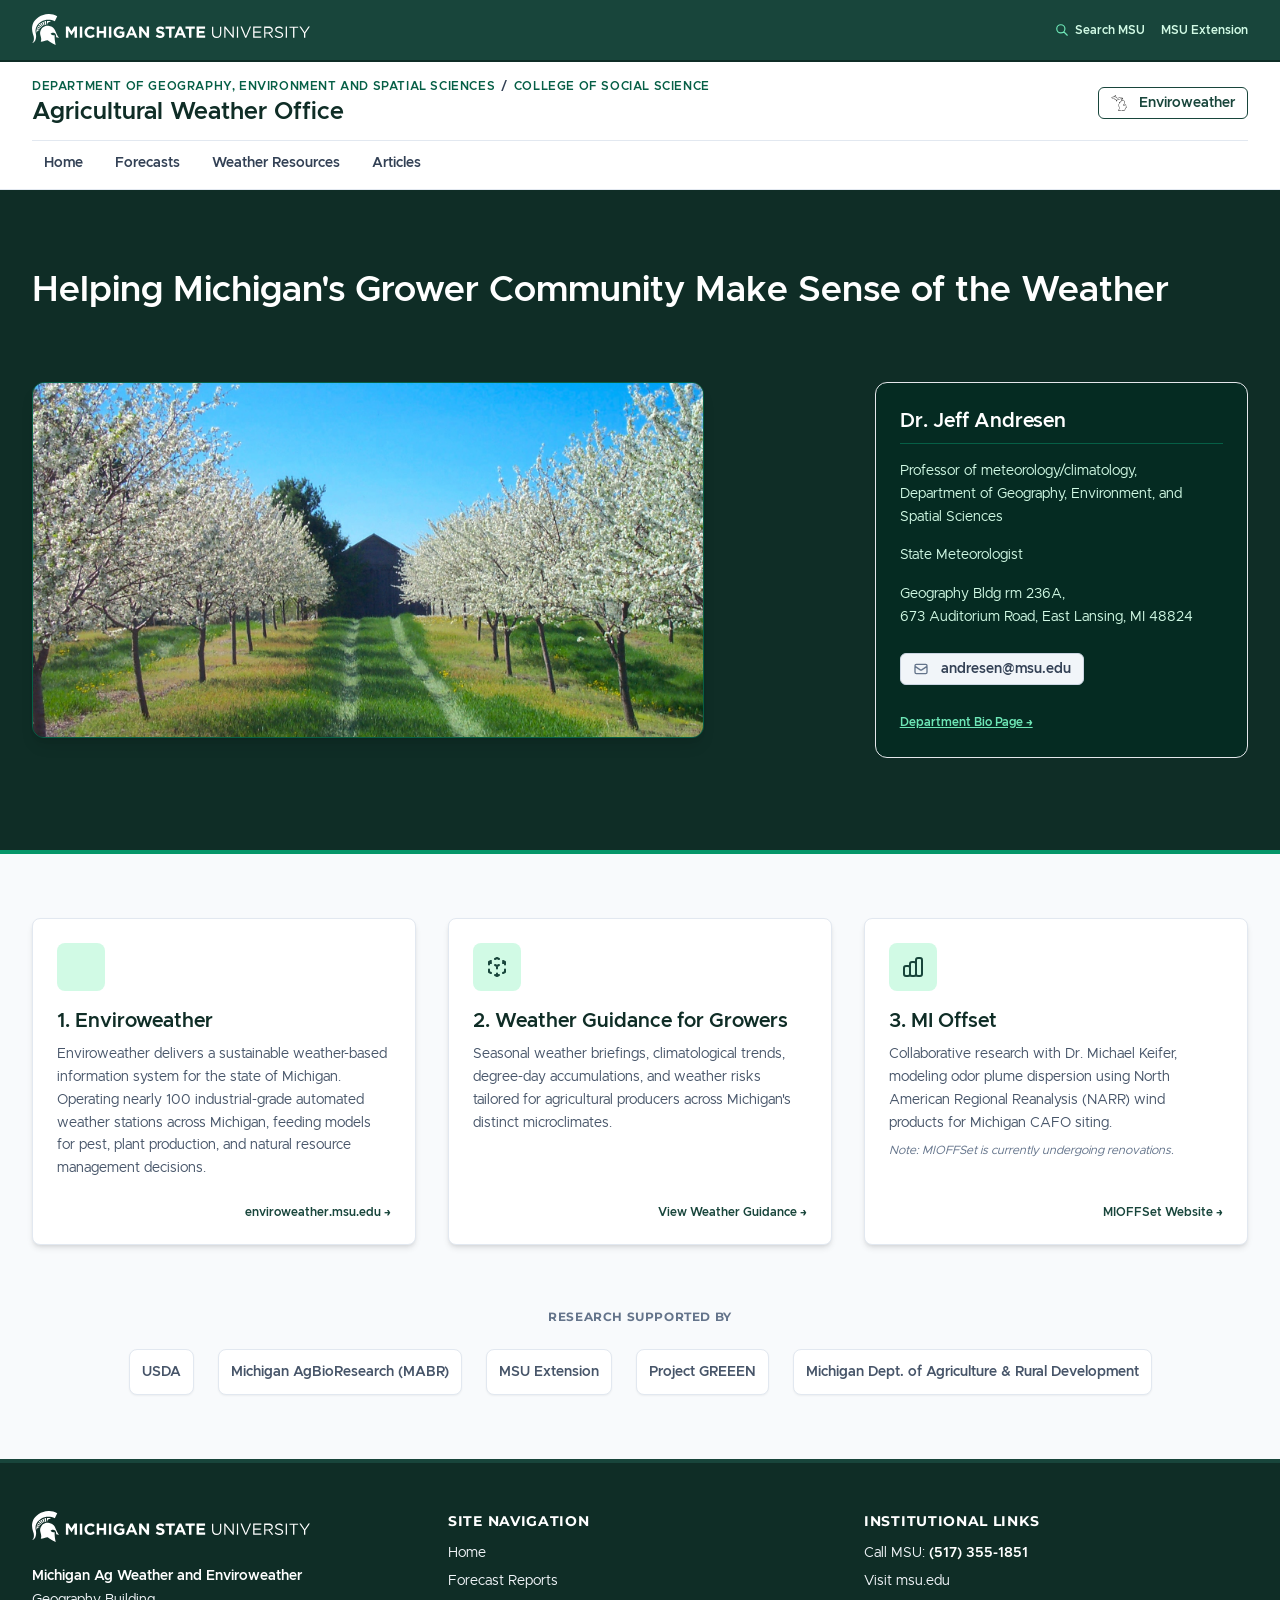
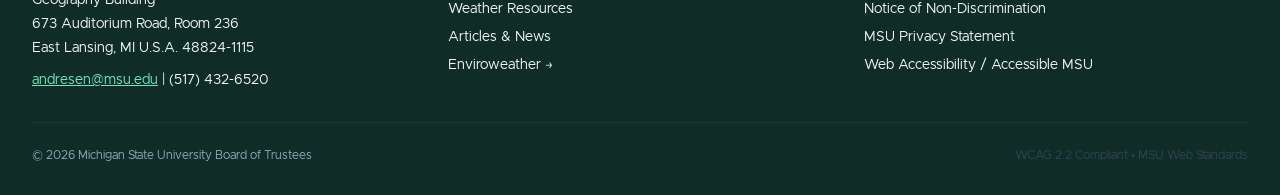
==== commit ad9fecc8: "Deploy build from enviroweather/agweather@a864489a94a260f557975b5d1ec334968bea9411 enviroweather/agw" ====
--- a/index.html
+++ b/index.html
@@ -1,18 +1,18 @@
 <!doctype html>
 <html lang="en" data-theme="msu">
 	<head>
-		<link href="./_app/immutable/entry/start.B4vo1POe.js" rel="modulepreload">
-		<link href="./_app/immutable/chunks/qjI3O58b.js" rel="modulepreload">
+		<link href="./_app/immutable/entry/start.Cw81Kt-e.js" rel="modulepreload">
+		<link href="./_app/immutable/chunks/DnEu6XiD.js" rel="modulepreload">
 		<link href="./_app/immutable/chunks/B1cVcm8c.js" rel="modulepreload">
-		<link href="./_app/immutable/entry/app.BqS521Vy.js" rel="modulepreload">
+		<link href="./_app/immutable/entry/app.BKD_0EEW.js" rel="modulepreload">
 		<link href="./_app/immutable/chunks/xihTtKlq.js" rel="modulepreload">
 		<link href="./_app/immutable/chunks/DclECHGd.js" rel="modulepreload">
-		<link href="./_app/immutable/nodes/0.D3Irfei0.js" rel="modulepreload">
+		<link href="./_app/immutable/nodes/0.CXgkmEmz.js" rel="modulepreload">
 		<link href="./_app/immutable/chunks/C6A0tYL3.js" rel="modulepreload">
-		<link href="./_app/immutable/chunks/DT70SAtr.js" rel="modulepreload">
-		<link href="./_app/immutable/nodes/2.DoAMLC6K.js" rel="modulepreload">
-		<!--12qhfyh--><link rel="icon" href="/_app/immutable/assets/favicon.m7cG6oK3.ico"/> <meta charset="UTF-8"/> <meta name="viewport" content="width=device-width, initial-scale=1.0"/> <meta name="description" content="Agricultural Weather Office, Department of Geography, Environment and Spatial Sciences, Michigan State University"/> <meta name="text-scale" content="scale"/><!----><title>Home | Agricultural Weather Office | MSU</title>
-		<link href="./_app/immutable/assets/0.B3UHxbLC.css" rel="stylesheet">
+		<link href="./_app/immutable/chunks/Bw20QNIF.js" rel="modulepreload">
+		<link href="./_app/immutable/nodes/2.BQHQ3iNZ.js" rel="modulepreload">
+		<!--12qhfyh--><link rel="icon" href="./favicon.ico"/> <meta charset="UTF-8"/> <meta name="viewport" content="width=device-width, initial-scale=1.0"/> <meta name="description" content="Agricultural Weather Office, Department of Geography, Environment and Spatial Sciences, Michigan State University"/> <meta name="text-scale" content="scale"/><!----><title>Home | Agricultural Weather Office | MSU</title>
+		<link href="./_app/immutable/assets/0.D182Ts3R.css" rel="stylesheet">
 		<title>Agricultural Weather Office | Michigan State University</title>
 	</head>
 
@@ -21,19 +21,19 @@
 		 <!-- requires some element to have id main_content -->
 		<a href="#main-content" class="skip-link">Skip to main content</a>
 
-		<!--[--><!--[0--><!--[--><header class="w-full"><div class="msu-masthead w-full px-4 sm:px-8 py-2.5 sm:py-3 border-b-2 border-msu-dark"><div class="max-w-7xl mx-auto w-full flex items-center justify-between"><div class="flex items-center justify-start shrink-0"><a href="https://msu.edu" target="_blank" rel="noopener noreferrer" class="flex items-center text-white hover:text-emerald-200 transition-colors py-0.5 group" aria-label="Michigan State University Homepage (opens in new tab)"><svg class="h-6 sm:h-7 md:h-8 w-auto fill-current text-white group-hover:opacity-90 transition-opacity" viewBox="0 0 296 34" fill="currentColor" xmlns="http://www.w3.org/2000/svg" role="img" aria-label="Michigan State University"><title>Michigan State University</title><g transform="translate(0, -0.904)"><path d="M55.7998,20.2675325 C55.7998,16.8896104 58.2998,14.1077922 61.9998,14.1077922 C64.1998,14.1077922 65.5998,14.8032468 66.6998,15.8961039 L64.9998,17.8831169 C64.0998,17.0883117 63.0998,16.5915584 61.9998,16.5915584 C59.9998,16.5915584 58.4998,18.2805195 58.4998,20.2675325 C58.4998,22.2545455 59.8998,23.9435065 61.9998,23.9435065 C63.3998,23.9435065 64.1998,23.4467532 65.0998,22.5525974 L66.7998,24.2415584 C65.5998,25.5331169 64.1998,26.3279221 61.8998,26.3279221 C58.3998,26.3279221 55.7998,23.6454545 55.7998,20.2675325 Z" fill="currentColor"></path><polygon fill="currentColor" points="68.7998 14.3064935 71.3998 14.3064935 71.3998 18.975974 76.1998 18.975974 76.1998 14.3064935 78.7998 14.3064935 78.7998 26.1292208 76.1998 26.1292208 76.1998 21.3603896 71.3998 21.3603896 71.3998 26.1292208 68.7998 26.1292208"></polygon><polygon fill="currentColor" points="81.7 26.1292208 84.3 26.1292208 84.3 14.3064935 81.7 14.3064935"></polygon><path d="M86.7002,20.2675325 L86.7002,20.2675325 C86.7002,16.8896104 89.3002,14.1077922 92.9002,14.1077922 C95.0002,14.1077922 96.3002,14.7038961 97.6002,15.6974026 L96.0002,17.7837662 C95.1002,16.988961 94.3002,16.5915584 92.9002,16.5915584 C91.0002,16.5915584 89.5002,18.2805195 89.5002,20.2675325 C89.5002,22.4532468 91.0002,24.0428571 93.1002,24.0428571 C94.1002,24.0428571 94.9002,23.8441558 95.6002,23.3474026 L95.6002,21.6584416 L93.0002,21.6584416 L93.0002,19.3733766 L98.2002,19.3733766 L98.2002,24.5396104 C97.0002,25.5331169 95.3002,26.4272727 93.1002,26.4272727 C89.3002,26.3279221 86.7002,23.7448052 86.7002,20.2675325" fill="currentColor"></path><path d="M107.2998,21.261039 L105.6998,17.3863636 L104.0998,21.261039 L107.2998,21.261039 Z M104.5998,14.2071429 L106.9998,14.2071429 L112.0998,26.1292208 L109.3998,26.1292208 L108.2998,23.4467532 L103.2998,23.4467532 L102.1998,26.1292208 L99.4998,26.1292208 L104.5998,14.2071429 Z" fill="currentColor"></path><polygon fill="currentColor" points="113.7998 14.3064935 116.1998 14.3064935 121.7998 21.5590909 121.7998 14.3064935 124.3998 14.3064935 124.3998 26.1292208 122.1998 26.1292208 116.3998 18.5785714 116.3998 26.1292208 113.7998 26.1292208"></polygon><path d="M131.3999,24.4404584 L132.8999,22.5527961 C133.9999,23.4469519 135.0999,23.9437052 136.4999,23.9437052 C137.5999,23.9437052 138.1999,23.5463026 138.1999,22.8498545 C138.1999,22.1553935 137.7999,21.8563481 135.7999,21.3595948 C133.3999,20.7644844 131.8999,20.0690299 131.8999,17.7839649 C131.8999,15.5982506 133.5999,14.2073416 136.0999,14.2073416 C137.7999,14.2073416 139.2999,14.7040948 140.4999,15.6976013 L139.0999,17.6846143 C137.9999,16.9891597 136.9999,16.4924065 135.9999,16.4924065 C134.9999,16.4924065 134.4999,16.9891597 134.4999,17.485913 C134.4999,18.2807182 134.9999,18.4794195 137.0999,19.0755234 C139.4999,19.6716273 140.8999,20.5657831 140.8999,22.6521468 C140.8999,25.0365623 139.0999,26.3271273 136.4999,26.3271273 C134.5999,26.3271273 132.7999,25.7320169 131.3999,24.4404584" fill="currentColor"></path><polygon fill="currentColor" points="145.5 16.6908097 141.9 16.6908097 141.9 14.3063942 151.8 14.3063942 151.8 16.6908097 148.2 16.6908097 148.2 26.1291214 145.6 26.1291214 145.6 16.6908097"></polygon><path d="M159,21.261039 L157.4,17.3863636 L155.8,21.261039 L159,21.261039 Z M156.2,14.2071429 L158.6,14.2071429 L163.7,26.1292208 L161,26.1292208 L159.9,23.4467532 L154.9,23.4467532 L153.8,26.1292208 L151.1,26.1292208 L156.2,14.2071429 Z" fill="currentColor"></path><polygon fill="currentColor" points="166.7002 16.6908097 163.0992 16.6908097 163.0992 14.3063942 173.0002 14.3063942 173.0002 16.6908097 169.4002 16.6908097 169.4002 26.1291214 166.8002 26.1291214 166.8002 16.6908097"></polygon><polygon fill="currentColor" points="174.9004 14.3064935 183.9004 14.3064935 183.9004 16.5915584 177.5004 16.5915584 177.5004 18.975974 183.0994 18.975974 183.0994 21.261039 177.5004 21.261039 177.5004 23.7448052 184.0004 23.7448052 184.0004 26.0298701 174.9004 26.0298701"></polygon><path d="M191.2998,21.261039 L191.2998,14.4058442 L192.5998,14.4058442 L192.5998,21.1616883 C192.5998,23.7448052 193.9998,25.1357143 196.1998,25.1357143 C198.4008,25.1357143 199.7998,23.8441558 199.7998,21.261039 L199.7998,14.4058442 L201.0998,14.4058442 L201.0998,21.1616883 C201.0998,24.638961 199.0998,26.4272727 196.0998,26.4272727 C193.2998,26.3279221 191.2998,24.5396104 191.2998,21.261039" fill="currentColor"></path><polygon fill="currentColor" points="204.2998 14.3064935 205.5998 14.3064935 213.0998 23.7448052 213.0998 14.3064935 214.4008 14.3064935 214.4008 26.1292208 213.2998 26.1292208 205.5998 16.3928571 205.5998 26.1292208 204.2998 26.1292208"></polygon><polygon fill="currentColor" points="217.7 26.1292208 219 26.1292208 219 14.3064935 217.7 14.3064935"></polygon><polygon fill="currentColor" points="221.5 14.3064935 223 14.3064935 227.2 24.4402597 231.4 14.3064935 232.8 14.3064935 227.7 26.2285714 226.5 26.2285714"></polygon><polygon fill="currentColor" points="235.0996 14.3064935 243.7006 14.3064935 243.7006 15.4987013 236.4006 15.4987013 236.4006 19.5720779 242.9006 19.5720779 242.9006 20.7642857 236.4006 20.7642857 236.4006 24.937013 243.7006 24.937013 243.7006 26.1292208 234.9996 26.1292208 234.9996 14.3064935"></polygon><path d="M251.5,20.3664857 C253.3,20.3664857 254.6,19.4733234 254.6,17.9830636 C254.6,16.4928039 253.5,15.6970052 251.6,15.6970052 L247.9,15.6970052 L247.9,20.4668299 L251.5,20.4668299 L251.5,20.3664857 Z M246.5,14.3060961 L251.6,14.3060961 C253.1,14.3060961 254.2,14.7034987 255,15.4992974 C255.6,16.0944078 255.9,16.889213 255.9,17.7833688 C255.9,19.7703818 254.5,20.863239 252.7,21.2606416 L256.4,26.1298169 L254.8,26.1298169 L251.4,21.5586935 L248,21.5586935 L248,26.1298169 L246.7,26.1298169 L246.7,14.3060961 L246.5,14.3060961 Z" fill="currentColor"></path><path d="M257.9004,24.4404584 L258.7004,23.4469519 C259.9004,24.5398091 261.0994,25.135913 262.7994,25.135913 C264.4004,25.135913 265.5004,24.3401143 265.5004,23.1489 C265.5004,22.0560429 264.9004,21.459939 262.4004,20.8628416 C259.7004,20.2677312 258.4004,19.3725818 258.4004,17.485913 C258.4004,15.5982506 260.0004,14.3066922 262.2994,14.3066922 C264.0004,14.3066922 265.2994,14.8034455 266.5004,15.7969519 L265.7004,16.7904584 C264.5994,15.8963026 263.5004,15.4989 262.2994,15.4989 C260.7994,15.4989 259.7994,16.2937052 259.7994,17.3865623 C259.7994,18.4794195 260.4004,19.174874 263.0004,19.6716273 C265.7004,20.2677312 266.9004,21.161887 266.9004,23.0495494 C266.9004,25.0365623 265.2004,26.4274714 262.7994,26.4274714 C260.9004,26.3271273 259.2994,25.7320169 257.9004,24.4404584" fill="currentColor"></path><polygon fill="currentColor" points="269.6 26.1292208 270.901 26.1292208 270.901 14.3064935 269.6 14.3064935"></polygon><polygon fill="currentColor" points="277.5 15.5978532 273.5 15.5978532 273.5 14.4056455 282.8 14.4056455 282.8 15.5978532 278.8 15.5978532 278.8 26.2283727 277.4 26.2283727 277.4 15.5978532"></polygon><polygon fill="currentColor" points="289 21.459939 284.1 14.3066922 285.7 14.3066922 289.7 20.2677312 293.7 14.3066922 295.3 14.3066922 290.4 21.459939 290.4 26.1294195 289 26.1294195"></polygon><path d="M26.7998,3.17902208 C26.7998,3.17902208 25.0998,6.8549961 24.1998,8.64330779 C19.8998,6.65629481 14.2998,6.45759351 9.5998,9.14006104 C6.4998,11.0277234 3.8998,14.4056455 3.6998,18.0816195 C3.5998,20.4660351 4.6998,23.1494961 4.2998,25.6332623 C4.1998,26.9238273 3.8998,28.2153857 3.2998,29.3082429 C2.4998,30.6007948 1.5998,31.6926584 -0.000200000002,31.7920091 C0.2998,31.3946065 2.7998,30.2023987 1.7998,24.738113 C1.3998,22.5523987 -1.6002,17.1874636 1.2998,10.5309701 C3.9998,4.37122987 15.3998,-2.88136753 26.7998,3.17902208" fill="currentColor"></path><path d="M13.7002,13.9091903 C15.2002,13.412437 16.8002,13.412437 18.4002,13.710489 C21.4002,14.2072422 23.6002,15.9955539 24.7002,18.6780214 C25.8002,21.4598396 26.6002,23.6455539 28.6002,26.0299695 C28.7002,26.1293201 25.6002,25.5332162 25.6002,25.5332162 C26.4002,20.0689305 21.2002,19.8702292 19.7002,21.8572422 C20.8002,23.04945 22.6002,23.6455539 24.1002,23.4468526 C23.8002,28.9111383 25.3002,33.7793201 25.2002,33.7793201 C24.0002,33.5806188 18.3002,30.3020474 16.6002,28.8117877 C14.2002,29.2091903 12.2002,30.1033461 9.4002,30.5007487 C9.3002,30.5007487 9.9002,28.4143851 9.8002,27.4208786 C9.8002,24.5397097 7.6002,21.8572422 9.2002,18.3799695 C10.1002,16.1942552 11.5002,14.7039955 13.7002,13.9091903" fill="currentColor"></path><path d="M15.7002,12.2200305 L16.1002,12.2200305 C16.1002,12.0213292 16.3002,10.6304201 17.5002,9.73626429 C18.8002,8.64340714 20.5002,8.74275779 20.5002,8.74275779 C18.8002,8.24600455 17.1002,8.1466539 15.9002,8.34535519 L15.7002,12.2200305 Z" fill="currentColor"></path><path d="M5,17.187563 C4.7,18.7771734 4.7,20.3667838 4.9,21.161589 C4.9,21.161589 5.1,19.7706799 5.9,18.9758747 C6.6,18.2804201 7.5,18.1810695 7.8,18.1810695 C7.8,18.1810695 8,17.6843162 7.9,17.6843162 L5,17.187563 Z" fill="currentColor"></path><path d="M8.2002,16.8897097 C8.3002,16.6910084 8.4002,16.4923071 8.5002,16.1942552 L5.5002,15.0020474 C5.3002,15.39945 5.2002,15.8962032 5.1002,16.1942552 L8.2002,16.8897097 Z" fill="currentColor"></path><path d="M9,15.7967532 L9.5,15.2006494 L6.7,13.1142857 C6.4,13.4123377 6.2,13.8097403 6,14.3064935 L9,15.7967532 Z" fill="currentColor"></path><path d="M10,14.6043468 L10.6,14.0082429 L8.2,11.3257753 C7.7,11.8225286 7.5,12.0212299 7.2,12.4186325 L10,14.6043468 Z" fill="currentColor"></path><path d="M11.2002,13.7102903 L11.9002,13.3128877 L10.1002,10.1336669 C9.5002,10.4317188 9.0002,10.7297708 8.8002,10.9284721 L11.2002,13.7102903 Z" fill="currentColor"></path><path d="M12.5,13.0151338 L13.3,12.7170818 L12.3,9.14045844 C11.7,9.33915974 11,9.63721169 10.8,9.73656234 L12.5,13.0151338 Z" fill="currentColor"></path><path d="M14,12.5183805 L14.8,12.3196792 L14.9,8.4450039 C14.9,8.4450039 14,8.64370519 13.2,8.84240649 L14,12.5183805 Z" fill="currentColor"></path><polygon fill="currentColor" points="36 14.3064935 38.8 14.3064935 41.9 19.274026 45 14.3064935 47.8 14.3064935 47.8 26.1292208 45.2 26.1292208 45.2 18.3798701 42 23.4467532 41.9 23.4467532 38.6 18.4792208 38.6 26.1292208 36 26.1292208"></polygon><polygon fill="currentColor" points="50.8 26.1292208 53.4 26.1292208 53.4 14.3064935 50.8 14.3064935"></polygon></g></svg><!----></a></div> <nav aria-label="MSU Institutional Links" class="flex items-center gap-4 text-xs text-emerald-100 font-medium"><a href="https://msu.edu/search" target="_blank" rel="noopener noreferrer" class="hover:text-white flex items-center gap-1.5 py-1 underline-offset-4 hover:underline"><svg class="w-3.5 h-3.5 text-emerald-300" fill="none" stroke="currentColor" viewBox="0 0 24 24" aria-hidden="true"><path stroke-linecap="round" stroke-linejoin="round" stroke-width="2" d="M21 21l-6-6m2-5a7 7 0 11-14 0 7 7 0 0114 0z"></path></svg> <span class="hidden sm:inline">Search MSU</span></a> <a href="https://msue.msu.edu" target="_blank" rel="noopener noreferrer" class="hidden md:inline-block hover:text-white underline-offset-4 hover:underline">MSU Extension</a></nav></div></div> <div class="msu-unit-bar w-full"><div class="max-w-7xl mx-auto w-full px-4 sm:px-8 py-3 sm:py-4"><div class="flex items-center justify-between gap-4"><div class="min-w-0"><div class="text-xs uppercase tracking-wider text-emerald-800 font-semibold mb-0.5 truncate"><span><a href="https://geo.msu.edu">Department of Geography, Environment and Spatial Sciences</a></span><span class="mx-1.5 text-slate-700" aria-hidden="true">/</span><span>College of Social Science</span></div> <h1><a href="./" class="text-lg sm:text-2xl font-extrabold text-msu-dark hover:text-msu-green transition-colors block truncate">Agricultural Weather Office</a></h1></div> <div class="flex items-center gap-2 sm:gap-3 shrink-0"><a href="https://enviroweather.msu.edu" class="btn btn-outline btn-sm border-msu-green text-msu-green hover:bg-msu-green hover:border-msu-green hover:text-white font-semibold hidden lg:inline-flex"><svg xmlns="http://www.w3.org/2000/svg" class="w-4 h-4 mr-1 text-slate-500" fill="none" stroke="currentColor" aria-hidden="true" viewBox="0 0 102.1 104"><desc>Simplified outline of MI</desc><g id="cut" fill="#000000" fill-rule="evenodd" stroke="none"><path d="M69.99 31.57L71.92 32.86C72.21 33.02 72.45 33 72.78 33C73.23 33 73.86 32.92 74.28 33.07C74.51 33.16 74.93 33.4 75.16 33.51C75.49 33.68 75.86 33.82 76.16 34.03C76.32 34.15 76.43 34.3 76.57 34.44C76.63 34.49 76.92 34.76 77.02 34.91C77.25 35.28 77.06 35.62 77.54 35.9C77.8 36.05 78.13 36 78.41 36C78.72 36 79.03 36 79.34 36C79.41 36 79.82 35.98 79.97 36.02C80.51 36.13 80.7 36.78 81.2 36.95C81.5 37.05 81.81 36.95 82.12 37.02C82.3 37.06 82.59 37.23 82.71 37.29C83.13 37.5 83.65 37.81 84.08 37.96C84.42 38.08 84.8 37.92 85.13 38.07C85.37 38.18 85.88 38.7 86.01 38.9C86.25 39.28 86.02 39.75 86.28 40.12C86.51 40.45 86.94 40.66 87.08 41.05C87.2 41.37 87.07 41.72 87.17 42.05C87.29 42.42 87.62 42.75 87.63 43.16C87.64 43.5 87.42 43.82 87.09 43.93C86.93 43.99 86.76 43.97 86.59 44.04C86.09 44.28 86.02 44.97 86.17 45.44C86.25 45.71 86.48 45.92 86.75 45.98C86.9 46.01 86.92 45.98 87.07 46.04C87.3 46.12 87.46 46.33 87.63 46.49C87.89 46.76 88.11 46.94 88.13 47.33L88.13 49.67C88.06 50.32 87.57 50.33 87.48 50.86C87.37 51.46 88 51.65 87.96 52.21C87.92 52.8 87.24 53.47 87.15 54.06C87.09 54.42 87.13 54.82 87.13 55.18C87.13 55.44 87.18 55.75 87.06 56C86.95 56.25 86.33 56.87 86.07 56.96C85.94 57.01 85.82 57 85.69 57.04C85.35 57.15 85.14 57.46 85.13 57.81L85.13 60.21C85.11 60.44 85.05 60.64 84.86 60.81C84.48 61.13 83.99 60.88 83.57 61.08C83.14 61.29 83.18 61.83 82.67 61.97C82.23 62.09 81.75 61.87 81.39 62.21C80.91 62.66 81.24 63.42 81.12 63.98C81.08 64.16 80.94 64.4 80.87 64.53C80.75 64.77 80.63 65.01 80.51 65.25C80.14 65.98 80.14 66.01 80.51 66.75C80.67 67.08 80.84 67.6 81.15 67.84C81.62 68.2 82.43 67.9 82.98 68.02C83.38 68.11 83.53 68.51 84.01 68.45C84.73 68.36 84.67 67.52 85.14 67.14C85.48 66.87 85.88 67.02 86.08 66.49C86.26 66.01 85.99 65.46 86.21 65C86.4 64.57 86.88 64.33 87.16 63.96C87.32 63.74 87.3 63.45 87.49 63.24C87.7 62.99 88.01 63.03 88.26 62.86C88.59 62.62 88.79 62.2 89.19 62.05C89.6 61.89 89.99 62.12 90.36 61.77C90.63 61.51 90.87 61.2 91.17 60.98C91.39 60.83 91.7 60.72 91.94 60.6C92.27 60.43 92.57 60.25 92.94 60.4C93.23 60.52 93.35 60.83 93.65 60.95C93.93 61.05 94.1 61.01 94.36 61.22L95.9 62.77C96.3 63.25 96 63.56 96.22 64.02C96.47 64.54 97.09 64.68 97.13 65.33L97.13 67.84C97.15 68.04 97.13 67.94 97.18 68.14L98.09 70.88C98.14 71.07 98.13 70.99 98.13 71.13L98.13 74.78C98.14 74.94 98.17 75.04 98.23 75.19L100.05 78.83C100.14 79.07 100.13 79.23 100.13 79.48C100.13 79.6 100.15 79.84 100.12 79.98C100.04 80.35 99.78 80.7 99.62 81.03C99.5 81.27 99.31 81.55 99.31 81.83C99.3 82.51 100.14 82.61 99.93 83.38C99.88 83.58 99.75 83.76 99.66 83.95C99.5 84.27 99.3 84.86 99 85.1C98.69 85.36 98.21 85.32 97.93 85.03C97.83 84.92 97.79 84.8 97.73 84.67C97.63 84.44 97.39 84.21 97.17 84.09C96.96 83.98 96.72 83.99 96.49 84C96.15 84.01 95.94 84.18 95.71 84.42C95.51 84.63 95.41 84.92 95.49 85.21C95.55 85.4 95.62 85.54 95.6 85.74C95.57 86.11 95.22 86.28 95.15 86.63C95.05 87.12 95.24 87.65 95.06 88.14C94.98 88.37 94.76 88.75 94.65 88.97C94.49 89.29 94.33 89.79 94.04 90.03C93.91 90.13 93.57 90.28 93.49 90.32C93.22 90.45 92.95 90.59 92.68 90.73C92.64 90.74 92.27 90.92 92.15 91C92.03 91.08 91.87 91.26 91.8 91.34C91.66 91.47 91.49 91.61 91.4 91.78C90.96 92.63 92.32 93.53 92.12 94.49C92 95.04 91.57 94.96 91.3 95.3C91.12 95.54 91.17 95.84 91.02 96.09C90.81 96.42 90.41 96.61 90.22 96.96C90.08 97.24 90.17 97.55 89.96 97.82C89.8 98.02 89.56 98.04 89.39 98.21C89.16 98.42 89.15 98.74 88.9 98.93C88.7 99.07 88.46 99.1 88.3 99.3C87.85 99.89 88.52 100.86 87.54 101.15L84.23 101.98L84.06 102L70.81 102C69.88 101.9 70.22 101.02 69.32 101L66.21 101L66.07 101.01L57.19 101.99L57.12 102L45.91 102C45.31 101.94 44.95 101.44 45.21 100.86L48.08 95.12C48.18 94.95 48.13 95.02 48.22 94.91L50.03 93.11C50.29 92.8 50.43 92.4 50.61 92.04C50.81 91.64 51.09 91.25 51.13 90.8L51.13 86.33C51.22 85.53 52.04 85.47 52.13 84.67L52.13 82.22C52.11 81.9 51.98 81.69 51.83 81.4C51.7 81.13 51.56 80.85 51.42 80.58C51.39 80.51 51.2 80.17 51.16 80.01C51.11 79.83 51.13 79.59 51.13 79.43C51.13 79.16 51.13 78.89 51.13 78.62C51.13 78.31 51.15 78.09 51.04 77.81L49.22 74.17C49.05 73.72 49.22 73.25 49.04 72.81L47.22 69.17C47.14 68.96 47.13 68.81 47.13 68.58C47.13 68.26 47.15 68.02 47.37 67.77L48.88 66.25C49.03 66.08 49.13 65.91 49.13 65.67C49.13 65.66 49.14 65.21 49.12 65.07C49.09 64.84 48.93 64.59 48.83 64.4C48.7 64.13 48.56 63.85 48.42 63.58C48.38 63.5 48.2 63.17 48.16 63.01C48.08 62.72 48.13 62.38 48.13 62.08C48.13 61.79 48.09 61.45 48.15 61.16C48.27 60.63 48.92 60.33 49.2 59.88L51.04 56.2C51.09 56.06 51.12 55.95 51.13 55.8L51.13 50.79C51.28 49.42 52.69 50.51 53.08 49.49C53.17 49.26 53.13 48.95 53.13 48.72C53.13 48.41 53.13 48.1 53.13 47.79C53.13 47.12 53.1 47.03 53.56 46.57C53.65 46.49 53.77 46.35 53.89 46.27C54.21 46.07 54.43 46.22 54.75 46.17C54.94 46.14 55.1 46.03 55.29 46C55.79 45.92 56.46 46.18 56.88 45.79C57.5 45.2 56.66 44.44 57.69 43.92C57.83 43.84 57.95 43.73 58.11 43.69C58.22 43.66 58.33 43.66 58.45 43.68C59.22 43.82 58.93 44.5 59.37 44.86C59.63 45.07 59.88 45.04 60.19 45C60.34 44.98 60.49 45 60.64 45C60.78 45 60.91 45 61.04 45C61.17 45 61.3 45.04 61.44 45.02C61.86 44.97 62.12 44.62 62.13 44.21L62.13 40.33C62.18 39.94 62.36 39.77 62.63 39.5C63.1 39.03 63.13 39.01 63.78 39C63.91 39 64.03 38.97 64.16 38.92C64.49 38.76 64.63 38.38 65.03 38.33C65.34 38.28 65.52 38.45 65.77 38.58C66.17 38.79 66.6 38.6 66.86 38.26C66.98 38.1 67.03 37.89 67.01 37.7C66.96 37.31 66.65 37.05 66.28 37C66.13 36.98 65.97 37.02 65.82 37C65.42 36.95 65.14 36.61 65.13 36.22C65.13 35.88 65.06 35.32 65.21 35C65.39 34.59 65.85 34.35 66.12 34C66.34 33.7 66.56 33.14 66.74 32.8C66.87 32.52 66.98 32.23 67.27 32.08C67.71 31.86 68.25 32.13 68.69 31.92C68.86 31.84 68.94 31.69 69.09 31.59C69.37 31.39 69.7 31.41 69.99 31.57ZM68.5 34.19C68.31 34.57 68.14 34.97 67.88 35.31C68.29 35.56 68.63 35.96 68.86 36.38C70.14 38.71 67.87 41.41 65.35 40.76C65.03 40.95 64.7 41.07 64.33 41.15L64.33 44.21C64.31 45.64 63.29 46.99 61.82 47.19C61.34 47.25 60.87 47.19 60.39 47.2C60.23 47.2 60.06 47.24 59.9 47.24C59.5 47.25 59.1 47.16 58.73 47.01C58.19 47.68 57.46 48.09 56.61 48.19C56.29 48.22 55.97 48.18 55.65 48.2C55.55 48.2 55.43 48.27 55.33 48.3C55.33 48.76 55.38 49.27 55.28 49.74C55.07 50.74 54.36 51.73 53.33 52.02L53.33 55.8C53.31 56.29 53.21 56.73 53 57.18L51.16 60.86C50.94 61.27 50.66 61.59 50.33 61.91L50.33 62.48C50.5 62.82 50.67 63.15 50.84 63.49C50.95 63.72 51.08 63.95 51.16 64.19C51.48 65.19 51.45 66.5 50.8 67.38C50.42 67.89 49.93 68.32 49.48 68.77L51.01 71.83C51.25 72.37 51.33 72.89 51.33 73.48L53.01 76.83C53.42 77.73 53.33 78.49 53.33 79.48C53.79 80.4 54.3 81.17 54.33 82.22L54.33 84.67C54.28 85.59 53.99 86.26 53.33 86.91L53.33 90.8C53.29 91.69 52.98 92.22 52.58 93.02C52.29 93.61 52.03 94.17 51.58 94.66L49.94 96.3L48.19 99.8L57 99.8L57.03 99.8L65.83 98.82L66.21 98.8L69.37 98.8C70.21 98.82 71 99.18 71.57 99.8L83.86 99.8L85.98 99.27C86.16 98.54 86.44 98 87.01 97.49C87.13 97.39 87.25 97.33 87.37 97.24C87.43 97.2 87.46 97.1 87.5 97.04C87.68 96.82 87.85 96.63 88.07 96.45C88.28 95.85 88.61 95.41 89.05 94.97C89.17 94.57 89.36 94.22 89.62 93.89C89.49 93.63 89.33 93.35 89.25 93.07C88.86 91.7 89.27 90.74 90.24 89.78C90.49 89.53 90.73 89.31 91.02 89.12C91.48 88.82 92 88.6 92.49 88.36L92.93 87.48C92.93 86.75 92.92 86.04 93.29 85.38C93.18 84.29 93.56 83.42 94.35 82.67C94.66 82.38 95.04 82.11 95.45 81.98C95.99 81.81 96.54 81.76 97.11 81.82C97.13 80.95 97.54 80.26 97.92 79.5L96.26 76.17C96.06 75.72 95.95 75.28 95.93 74.78L95.93 71.36L95.09 68.84C94.95 68.34 94.93 67.88 94.93 67.36C94.93 66.88 94.93 66.39 94.93 65.91C94.39 65.37 94.01 64.7 93.95 63.92L93.1 63.08C92.87 63.01 92.66 62.92 92.45 62.8C92.39 62.83 91.96 63.28 91.92 63.33C91.41 63.81 90.76 64.13 90.06 64.18C89.81 64.44 89.51 64.73 89.17 64.86C88.95 65.27 88.66 65.58 88.33 65.91C88.33 66.18 88.34 66.46 88.28 66.73C88.09 67.65 87.52 68.5 86.65 68.89C85.85 70.5 83.9 71.18 82.34 70.2C82.04 70.2 81.74 70.22 81.44 70.19C80.46 70.1 79.64 69.62 79.1 68.8C78.88 68.46 78.72 68.09 78.54 67.73C78.21 67.07 77.93 66.38 78.05 65.62C78.18 64.84 78.59 64.18 78.93 63.48C78.93 63.09 78.9 62.67 78.98 62.28C79.25 60.95 80.31 59.93 81.68 59.81C82.02 59.44 82.45 59.13 82.93 58.97C82.93 58.42 82.87 57.82 82.98 57.28C83.19 56.24 83.9 55.3 84.93 54.97C84.93 53.67 84.96 53.43 85.54 52.26C85.08 51.16 85.21 50.06 85.93 49.12L85.93 48.03C85.39 47.81 84.86 47.49 84.52 46.99C83.57 45.6 83.72 43.59 85.01 42.47C84.97 42.29 84.95 42.1 84.94 41.92C84.45 41.43 84.1 40.87 83.98 40.18C83.14 40.08 82.35 39.57 81.61 39.2C80.64 39.2 79.91 38.89 79.22 38.2C78.65 38.2 77.96 38.27 77.4 38.15C76.27 37.91 75.4 37.14 75.06 36.04C74.98 35.96 74.92 35.87 74.83 35.81C74.71 35.72 74.56 35.67 74.42 35.61C74.15 35.47 73.88 35.34 73.61 35.2C73.11 35.2 72.58 35.25 72.08 35.18C71.05 35.04 70.43 34.51 69.56 33.93C69.23 34.09 68.87 34.17 68.5 34.19ZM38.46 19L40.78 19C40.95 18.99 41.11 18.96 41.26 18.86C41.58 18.63 41.74 18.3 42.19 18.33C42.58 18.36 42.96 18.73 43.11 19.07C43.25 19.4 43.18 19.57 43.54 19.78C44.07 20.08 44.43 19.7 44.78 19.35C44.81 19.32 45.08 19.07 45.16 18.96C45.29 18.79 45.38 18.63 45.6 18.54C46.29 18.28 46.54 19.11 47.23 18.82C47.65 18.64 47.86 18.16 48.25 17.94L51.97 16.08C52.36 15.93 52.79 16.09 53.18 15.96C53.59 15.83 54.03 15.55 54.42 15.36C54.78 15.18 55.04 15.02 55.44 15.15C56.05 15.36 56.69 15.94 57.33 16L59.87 16C60.06 15.99 60.2 15.94 60.37 15.85L62.94 14.13C63.09 14.05 63.21 14.01 63.38 14L65.44 14C65.91 14.05 66.28 14.39 66.22 14.9C66.2 15.04 66.15 15.18 66.13 15.33L66.13 17.91C66.07 18.45 66.2 18.93 66.84 19C67.18 19.03 67.53 18.95 67.87 19.02C68.29 19.11 68.41 19.55 68.9 19.53C69.34 19.52 69.66 19.1 70.12 19.18C70.68 19.29 70.84 19.98 71.46 20C71.65 20.01 71.86 20.02 72.04 19.96C72.29 19.88 72.44 19.69 72.62 19.51C72.64 19.49 72.91 19.24 72.98 19.14C73.08 19 73.15 18.85 73.3 18.75C73.7 18.49 74.06 18.78 74.46 18.6C74.8 18.45 74.95 18.08 75.35 18.01C75.6 17.96 75.94 17.96 76.18 18.07C76.34 18.14 76.47 18.26 76.55 18.41C76.91 19.08 76.06 19.57 76.26 20.22C76.38 20.61 76.68 21.1 76.87 21.47C76.98 21.69 77.12 21.9 77.13 22.16C77.15 22.4 77.17 22.7 77.12 22.94C77.08 23.1 76.98 23.23 76.96 23.39C76.92 23.68 77.09 23.89 77.13 24.16C77.18 24.45 77.08 24.76 77.17 25.05C77.23 25.21 77.32 25.38 77.4 25.53C77.56 25.86 77.73 26.2 77.9 26.53C78.01 26.75 78.18 26.9 78.19 27.17C78.22 27.64 77.85 27.97 77.4 28L74.32 28C74.01 27.97 73.85 27.86 73.56 27.71C73.14 27.5 72.62 27.18 72.19 27.04C71.89 26.94 71.54 27.01 71.23 27C71.05 26.99 70.88 26.95 70.7 27C70.24 27.14 70.28 27.41 70.09 27.74C69.93 28.02 69.61 28.06 69.42 28.3C69.27 28.51 69.29 28.72 69.21 28.95C69.07 29.34 68.64 29.55 68.25 29.44C68.07 29.39 67.97 29.28 67.83 29.17C67.55 28.95 67.28 28.94 67.16 28.54C67.11 28.35 67.14 28.16 67.05 27.98C66.94 27.75 66.47 27.31 66.27 27.16C65.8 26.8 64.72 27.1 64.15 26.98C63.97 26.94 63.68 26.77 63.56 26.71C63.15 26.51 62.61 26.18 62.19 26.04C61.84 25.92 61.34 26 60.97 26C60.55 26 60.24 25.96 59.91 26.23L58.37 27.77C58.04 28.04 57.76 28 57.34 28C57.04 28 56.73 28 56.42 28C56.38 28 55.96 27.99 55.81 28.01C55.39 28.07 55.22 28.49 54.72 28.4C54.49 28.36 54.37 28.2 54.17 28.09C53.83 27.91 53.28 28 52.92 28C52.71 28 52.44 27.97 52.23 28.04C51.79 28.18 51.59 28.65 51.23 28.89C50.99 29.04 50.71 28.99 50.47 29.14C49.88 29.55 50.35 30.3 49.98 30.8C49.82 31.01 49.57 31.04 49.39 31.22C49.16 31.43 49.13 31.75 48.83 31.91C48.57 32.05 48.26 31.97 48.01 32.14C47.76 32.32 47.61 32.59 47.35 32.76C46.95 33.01 46.4 32.85 46.21 32.42C46.11 32.22 46.15 32.01 46.12 31.8C46.08 31.47 45.82 31.21 45.51 31.14C45.04 31.04 44.65 31.41 44.4 31.76C44.31 31.88 44.29 31.95 44.19 32.06C44.09 32.15 43.98 32.19 43.88 32.27C43.6 32.48 43.42 32.83 43.08 32.95C42.82 33.05 42.46 33.04 42.19 32.98C42.03 32.95 41.9 32.85 41.74 32.83C41.46 32.79 41.26 32.95 41 33C40.7 33.05 40.44 32.96 40.17 33.14C39.84 33.37 39.7 33.86 39.54 34.2C39.39 34.49 39.23 34.77 39.11 35.08L38.31 37.46C37.96 38.24 37.52 37.8 37.09 38.21C36.92 38.37 36.82 38.63 36.72 38.83C36.52 39.23 36.34 39.65 36.11 40.03L34.67 42.2C34.48 42.43 34.25 42.57 33.94 42.55C33.55 42.51 33.21 42.16 33.14 41.79C33.09 41.5 33.14 41.17 33.14 40.88C33.14 40.62 33.13 40.36 33.14 40.1C33.14 39.82 33.19 39.6 33.03 39.35C32.53 38.59 31.32 39.49 31.14 38.27C31.12 38.16 31.13 38.05 31.13 37.94C31.13 37.74 31.12 37.54 31.21 37.35C31.46 36.8 32.1 37 32.14 36.19L32.14 32.82C32.1 32.37 31.84 32.05 31.38 32C31.08 31.97 30.76 32.06 30.48 31.93C30.13 31.77 30.15 31.49 29.92 31.25C29.74 31.06 29.48 31.05 29.29 30.88C29.07 30.7 28.97 30.4 29.03 30.12C29.05 30.01 29.1 29.92 29.12 29.81C29.18 29.48 29.12 29.09 28.83 28.87C28.59 28.68 28.28 28.57 28.01 28.44C27.72 28.29 27.4 28.07 27.07 28.01C26.78 27.96 26.48 28.04 26.19 27.98C26.02 27.94 25.88 27.84 25.71 27.83C25.5 27.81 25.31 27.89 25.1 27.82C24.55 27.67 24.45 27.03 23.79 27L20.38 27C20.21 26.98 20.09 26.95 19.94 26.87L17.26 25.09C17.09 24.99 17.18 25.03 16.99 24.96L4.69 21.17C3.88 20.82 4.31 20.38 4.04 19.81C3.84 19.39 3.62 18.97 3.41 18.56C3.32 18.37 3.25 18.18 3.13 18.01C2.93 17.74 2.63 17.49 2.39 17.25C2.09 16.96 1.87 16.67 2.07 16.23C2.21 15.91 2.53 15.8 2.82 15.66C3.07 15.53 3.33 15.4 3.58 15.27C3.66 15.23 3.97 15.06 4.13 15.02C4.84 14.84 5.74 15.27 6.36 14.77L8.9 12.23C9.07 12.09 9.24 12 9.46 12C9.68 12 9.93 11.98 10.13 12.07C10.52 12.25 10.63 12.65 11.11 12.67C11.64 12.69 11.76 12.21 12.19 12.05C12.55 11.91 12.93 12.06 13.32 11.91L18.67 9.23C19.37 8.82 18.92 8.31 19.41 7.89C19.54 7.77 19.79 7.67 19.93 7.6C20.35 7.39 20.87 7.21 21.23 6.9L22.9 5.23C23.43 4.81 23.85 5.19 24.36 4.77L26.04 3.09C26.36 2.84 26.75 2.69 27.11 2.51C27.49 2.32 27.87 2.06 28.29 2L30.7 2C31.24 2.06 31.65 2.51 31.44 3.07C31.38 3.23 31.25 3.35 31.19 3.51C31.12 3.71 31.14 3.9 31.02 4.09C30.93 4.24 30.64 4.5 30.57 4.57C30.41 4.73 30.27 4.89 30.09 5.02C29.94 5.13 29.76 5.19 29.59 5.27C29.16 5.49 28.74 5.72 28.3 5.92C27.99 6.06 27.65 5.96 27.39 6.21C26.88 6.69 27.32 7.44 27.06 8C26.88 8.39 26.42 8.58 26.23 8.96C26.08 9.24 26.16 9.54 25.93 9.79C25.8 9.94 25.65 9.98 25.47 10.04C25.05 10.19 24.95 10.54 24.83 10.92C24.75 11.16 24.63 11.42 24.66 11.68C24.69 11.91 24.84 12.13 25.05 12.26C25.56 12.55 25.92 12.22 26.27 11.87C26.46 11.67 26.71 11.48 26.87 11.25C26.88 11.23 26.99 11.05 27.03 11.01C27.18 10.83 27.44 10.66 27.67 10.61C27.78 10.59 27.89 10.59 28 10.61C28.27 10.67 28.4 10.89 28.65 10.98C28.88 11.07 29.09 11.04 29.31 11.19C29.66 11.43 29.87 11.91 30.32 11.99C30.5 12.02 30.88 12 30.96 12C31.29 12 31.63 12 31.96 12C32.22 12 32.54 11.96 32.79 12.07C33.17 12.24 33.15 12.61 33.44 12.83C33.72 13.05 34.09 12.97 34.36 13.22C34.59 13.44 34.98 13.75 35.1 14.06C35.19 14.3 35.15 14.54 35.35 14.75C35.56 14.98 35.88 15.01 36.04 15.31C36.18 15.57 36.1 15.87 36.28 16.12C36.48 16.41 36.82 16.6 37.01 16.9C37.25 17.28 37.02 17.75 37.28 18.12C37.36 18.25 37.53 18.4 37.62 18.49C37.89 18.76 38.07 18.96 38.46 19ZM24.06 7.19C23.74 7.5 23.42 7.82 23.11 8.14C22.9 8.34 22.7 8.57 22.46 8.74C22.06 9.02 21.62 9.22 21.19 9.44C20.9 10.22 20.39 10.8 19.66 11.2L14.31 13.88C13.89 14.06 13.48 14.18 13.02 14.2C12.05 14.93 10.83 15.11 9.73 14.52L7.95 16.3C7.13 17.12 6.3 17.2 5.19 17.2C5.4 17.61 5.6 18.01 5.8 18.42C5.95 18.72 6.11 19.01 6.2 19.34L17.64 22.85C17.94 22.96 18.21 23.09 18.48 23.25L20.8 24.8L23.79 24.8C24.58 24.82 25.3 25.1 25.88 25.64C26 25.65 26.13 25.66 26.25 25.69C26.3 25.7 26.55 25.8 26.65 25.8C26.88 25.81 27.11 25.79 27.35 25.83C27.95 25.93 28.45 26.2 28.99 26.47C29.36 26.65 29.77 26.82 30.1 27.07C30.89 27.68 31.33 28.56 31.33 29.56C31.42 29.64 31.5 29.72 31.58 29.81C33.2 29.95 34.27 31.24 34.34 32.82L34.34 36.19C34.33 36.59 34.26 36.98 34.1 37.36C34.32 37.51 34.55 37.71 34.71 37.93C35.16 37.03 35.52 36.47 36.47 36.04C36.67 35.44 36.85 34.82 37.08 34.23C37.22 33.88 37.4 33.55 37.57 33.21C38.07 32.21 38.4 31.5 39.48 31.03C39.85 30.87 40.22 30.83 40.61 30.8C40.74 30.79 40.9 30.71 41.04 30.68C41.47 30.61 41.89 30.61 42.32 30.7C42.53 30.61 42.68 30.38 42.82 30.22C42.99 30.03 43.16 29.84 43.36 29.68C44.66 28.59 46.43 28.69 47.59 29.94C47.7 29.8 47.81 29.68 47.95 29.56C48.04 28.31 48.92 27.29 50.1 26.93C51.2 25.82 51.83 25.8 53.36 25.8C53.88 25.8 54.36 25.82 54.86 26C55.61 25.71 56.44 25.8 57.22 25.8C58 25.02 58.76 24.04 59.92 23.85C60.27 23.8 60.61 23.8 60.97 23.8C61.42 23.8 61.89 23.75 62.33 23.83C63.17 23.97 63.9 24.42 64.65 24.8C65.82 24.8 66.75 24.72 67.71 25.49C67.96 25.69 68.18 25.93 68.4 26.16C68.92 25.35 69.78 24.86 70.73 24.78C70.93 24.76 71.14 24.8 71.34 24.8C71.81 24.81 72.29 24.77 72.75 24.91C73.41 25.13 74.03 25.49 74.66 25.8L75.11 25.8C74.97 25.37 74.94 24.97 74.93 24.52C74.93 24.39 74.83 24.22 74.81 24.08C74.72 23.54 74.76 23.03 74.93 22.51C74.68 22.02 74.41 21.54 74.21 21.03C73.9 21.34 73.59 21.66 73.19 21.86C72.12 22.38 70.67 22.36 69.69 21.62C68.82 21.84 67.94 21.7 67.18 21.2C66.89 21.2 66.6 21.21 66.31 21.14C65.13 20.86 64.11 19.93 63.94 18.69C63.9 18.37 63.93 18.09 63.93 17.78C63.94 17.25 63.93 16.72 63.93 16.2L63.81 16.2L61.59 17.68C61.05 18.01 60.5 18.18 59.87 18.2L57.33 18.2C56.45 18.16 55.93 17.86 55.14 17.46C54.15 17.95 53.75 18.2 52.65 18.2L49.44 19.81C49.21 20.04 48.98 20.28 48.72 20.48C48.02 21.02 47.1 21.18 46.25 21C45.93 21.32 45.59 21.63 45.17 21.81C43.92 22.34 42.6 22.06 41.68 21.06C41.38 21.15 41.09 21.19 40.78 21.2L38.46 21.2C38.02 21.18 37.57 21.11 37.17 20.9C36.74 20.68 36.41 20.38 36.06 20.04C35.46 19.44 35.02 18.81 34.95 17.93C34.55 17.53 34.24 17.09 34.08 16.55C33.59 16.17 33.24 15.66 33.07 15.07C32.54 14.91 32.07 14.61 31.7 14.2C30.09 14.2 29.33 14.31 28.15 13.13L28.13 13.12C27.68 13.57 27.24 14.07 26.64 14.31C24.7 15.08 22.66 13.88 22.47 11.79C22.41 11.25 22.57 10.74 22.74 10.23C23.03 9.34 23.34 8.79 24.14 8.24C24.3 7.8 24.6 7.42 24.93 7.09L24.93 6.98C24.65 7.08 24.36 7.16 24.06 7.19Z"></path></g></svg><!----> Enviroweather</a> <button type="button" class="md:hidden btn btn-ghost btn-sm text-msu-dark hover:bg-slate-100 flex items-center gap-1.5 border border-slate-300 px-2.5 py-1.5" data-toggle-nav="true" aria-controls="lab-nav-menu" aria-expanded="false" aria-label="Toggle navigation menu"><svg class="h-5 w-5 nav-icon-open" fill="none" stroke="currentColor" viewBox="0 0 24 24" aria-hidden="true"><path stroke-linecap="round" stroke-linejoin="round" stroke-width="2" d="M4 6h16M4 12h16M4 18h16"></path></svg> <svg class="h-5 w-5 nav-icon-close hidden" fill="none" stroke="currentColor" viewBox="0 0 24 24" aria-hidden="true"><path stroke-linecap="round" stroke-linejoin="round" stroke-width="2" d="M6 18L18 6M6 6l12 12"></path></svg> <span class="font-bold text-xs uppercase tracking-wider">Menu</span></button></div></div> <nav aria-label="Desktop Navigation" class="hidden md:block mt-3 pt-3 border-t border-slate-200"><ul class="flex items-center gap-1 sm:gap-2 text-sm font-semibold text-slate-700"><!--[--><li><a href="./" class="px-3 py-1.5 rounded-md transition-colors hover:bg-slate-100 hover:text-msu-green">Home</a></li><li><a href="./forecasts/" class="px-3 py-1.5 rounded-md transition-colors hover:bg-slate-100 hover:text-msu-green">Forecasts</a></li><li><a href="./weather/" class="px-3 py-1.5 rounded-md transition-colors hover:bg-slate-100 hover:text-msu-green">Weather Resources</a></li><li><a href="./articles/" class="px-3 py-1.5 rounded-md transition-colors hover:bg-slate-100 hover:text-msu-green">Articles</a></li><!--]--></ul></nav> <nav id="lab-nav-menu" aria-label="Mobile Navigation" class="hidden md:hidden mt-3 pt-3 border-t border-slate-200"><ul class="menu bg-slate-50 border border-slate-200 rounded-lg p-2 font-semibold text-sm text-slate-700 shadow-sm space-y-1"><!--[--><li><a href="./" class="rounded-md transition-colors hover:bg-slate-100 hover:text-msu-green">Home</a></li><li><a href="./forecasts/" class="rounded-md transition-colors hover:bg-slate-100 hover:text-msu-green">Forecasts</a></li><li><a href="./weather/" class="rounded-md transition-colors hover:bg-slate-100 hover:text-msu-green">Weather Resources</a></li><li><a href="./articles/" class="rounded-md transition-colors hover:bg-slate-100 hover:text-msu-green">Articles</a></li><!--]--></ul></nav><!----></div></div></header><!----> <main id="main-content" class="flex-grow"><!--[--><section class="bg-msu-dark text-white py-16 sm:py-20 px-4 sm:px-8 border-b-4 border-emerald-600"><div class="max-w-7xl mx-auto grid grid-cols-1 lg:grid-cols-12 gap-12 items-start"><div class="lg:col-span-12"><h1 class="text-2xl sm:text-4xl font-extrabold text-white mb-6 leading-tight">Helping Michigan's Grower Community Make Sense of the Weather</h1></div> <div class="lg:col-span-8"><div class="mb-8 max-w-2xl overflow-hidden rounded-xl shadow-lg border border-emerald-800"><img src="/_app/immutable/assets/mi_cherry_orchard_andresen.DhbSFcdL.JPG" alt="Michigan Cherry Orchard by Jeff Andresen" class="w-full h-auto object-cover"/></div></div> <div class="lg:col-span-4 bg-emerald-950/70 backdrop-blur border border-emerald-500/30 p-6 rounded-xl text-white space-y-4"><h2 class="text-xl font-bold text-white border-b border-emerald-800 pb-2">Dr. Jeff Andresen</h2> <p class="text-sm text-emerald-100 leading-relaxed">Professor of meteorology/climatology, <br/> Department of Geography, Environment, and Spatial Sciences</p> <p class="text-sm text-emerald-100 leading-relaxed">State Meteorologist</p> <p class="text-sm text-emerald-100 leading-relaxed">Geography Bldg rm 236A, <br/> 673 Auditorium Road, East Lansing, MI 48824</p> <div class="pt-2"><a href="mailto:andresen@msu.edu" class="btn btn-sm btn-outline border-slate-300 text-slate-700 bg-slate-100"><svg class="w-4 h-4 mr-1 text-slate-500" fill="none" stroke="currentColor" viewBox="0 0 24 24" aria-hidden="true"><path stroke-linecap="round" stroke-linejoin="round" stroke-width="2" d="M3 8l7.89 5.26a2 2 0 002.22 0L21 8M5 19h14a2 2 0 002-2V7a2 2 0 00-2-2H5a2 2 0 00-2 2v10a2 2 0 002 2z"></path></svg><!----> andresen@msu.edu</a></div> <p class="text-sm text-emerald-100 leading-relaxed"></p> <div class="pt-2"><a href="https://geo.msu.edu/directory/andresen-jeffrey.html" class="text-xs font-bold text-emerald-300 hover:text-white underline inline-flex items-center gap-1">Department Bio Page →</a></div></div></div></section> <section class="max-w-7xl mx-auto px-4 sm:px-8 py-16" aria-label="Key Programs and Projects"><div class="grid grid-cols-1 md:grid-cols-3 gap-8"><div class="card bg-white shadow-md border border-slate-200 hover:border-msu-green transition-all"><div class="card-body p-6 flex flex-col justify-between"><div><div class="w-12 h-12 rounded-lg bg-emerald-100 text-msu-green flex items-center justify-center font-bold mb-4" aria-hidden="true"></div> <h2 class="card-title text-xl font-bold text-msu-dark">1. Enviroweather</h2> <p class="text-slate-600 text-sm leading-relaxed mt-2">Enviroweather delivers a sustainable weather-based information system for the state of Michigan. Operating nearly 100 industrial-grade automated weather stations across Michigan, feeding models for pest, plant production, and natural resource management decisions.</p></div> <div class="card-actions justify-end mt-4"><a href="https://enviroweather.msu.edu" target="_blank" rel="noopener noreferrer" class="text-xs font-bold text-msu-green hover:underline inline-flex items-center gap-1">enviroweather.msu.edu →</a></div></div></div> <div class="card bg-white shadow-md border border-slate-200 hover:border-msu-green transition-all"><div class="card-body p-6 flex flex-col justify-between"><div><div class="w-12 h-12 rounded-lg bg-emerald-100 text-msu-green flex items-center justify-center font-bold mb-4" aria-hidden="true"><svg class="w-6 h-6" fill="none" stroke="currentColor" viewBox="0 0 24 24"><path stroke-linecap="round" stroke-linejoin="round" stroke-width="2" d="M14 10l-2 1m0 0l-2-1m2 1v2.5M20 7l-2 1m2-1l-2-1m2 1v2.5M14 4l-2-1-2 1M4 7l2-1M4 7l2 1M4 7v2.5M12 21l-2-1m2 1l2-1m-2 1v-2.5M6 18l-2-1v-2.5M18 18l2-1v-2.5"></path></svg></div> <h2 class="card-title text-xl font-bold text-msu-dark">2. Weather Guidance for Growers</h2> <p class="text-slate-600 text-sm leading-relaxed mt-2">Seasonal weather briefings, climatological trends, degree-day accumulations, and weather risks tailored for agricultural producers across Michigan's distinct microclimates.</p></div> <div class="card-actions justify-end mt-4"><a href="./weather/" class="text-xs font-bold text-msu-green hover:underline inline-flex items-center gap-1">View Weather Guidance →</a></div></div></div> <div class="card bg-white shadow-md border border-slate-200 hover:border-msu-green transition-all"><div class="card-body p-6 flex flex-col justify-between"><div><div class="w-12 h-12 rounded-lg bg-emerald-100 text-msu-green flex items-center justify-center font-bold mb-4" aria-hidden="true"><svg class="w-6 h-6" fill="none" stroke="currentColor" viewBox="0 0 24 24"><path stroke-linecap="round" stroke-linejoin="round" stroke-width="2" d="M9 19v-6a2 2 0 00-2-2H5a2 2 0 00-2 2v6a2 2 0 002 2h2a2 2 0 002-2zm0 0V9a2 2 0 012-2h2a2 2 0 012 2v10m-6 0a2 2 0 002 2h2a2 2 0 002-2m0 0V5a2 2 0 012-2h2a2 2 0 012 2v14a2 2 0 01-2 2h-2a2 2 0 01-2-2z"></path></svg></div> <h2 class="card-title text-xl font-bold text-msu-dark">3. MI Offset</h2> <p class="text-slate-600 text-sm leading-relaxed mt-2">Collaborative research with Dr. Michael Keifer, modeling odor plume dispersion using North American Regional Reanalysis (NARR) wind products for Michigan CAFO siting.</p> <p class="text-xs text-slate-500 italic mt-2">Note: MIOFFSet is currently undergoing renovations.</p></div> <div class="card-actions justify-end mt-4"><a href="https://mioffset-2026-front-end.vercel.app" target="_blank" rel="noopener noreferrer" class="text-xs font-bold text-msu-green hover:underline inline-flex items-center gap-1">MIOFFSet Website →</a></div></div></div></div></section> <section class="max-w-7xl mx-auto px-4 sm:px-8 pb-16 text-center" aria-label="Research Sponsors"><p class="text-xs font-bold uppercase tracking-wider text-slate-500 mb-6 font-sans">Research Supported By</p> <div class="flex flex-wrap items-center justify-center gap-6 text-slate-600 font-bold text-sm"><a href="https://usda.gov" target="_blank" rel="noopener noreferrer" class="p-3 border border-slate-200 rounded-lg bg-white shadow-sm hover:border-msu-green hover:text-msu-dark transition-colors">USDA</a> <a href="https://www.canr.msu.edu/research/agbioresearch/" target="_blank" rel="noopener noreferrer" class="p-3 border border-slate-200 rounded-lg bg-white shadow-sm hover:border-msu-green hover:text-msu-dark transition-colors">Michigan AgBioResearch (MABR)</a> <a href="https://www.canr.msu.edu/outreach/" target="_blank" rel="noopener noreferrer" class="p-3 border border-slate-200 rounded-lg bg-white shadow-sm hover:border-msu-green hover:text-msu-dark transition-colors">MSU Extension</a> <a href="https://www.canr.msu.edu/project-greeen/" target="_blank" rel="noopener noreferrer" class="p-3 border border-slate-200 rounded-lg bg-white shadow-sm hover:border-msu-green hover:text-msu-dark transition-colors">Project GREEEN</a> <a href="https://www.michigan.gov/mdard" target="_blank" rel="noopener noreferrer" class="p-3 border border-slate-200 rounded-lg bg-white shadow-sm hover:border-msu-green hover:text-msu-dark transition-colors">Michigan Dept. of Agriculture &amp; Rural Development</a></div></section><!--]--><!----></main> <footer class="msu-footer pt-12 pb-8 px-4 sm:px-8 mt-auto"><div class="max-w-7xl mx-auto grid grid-cols-1 md:grid-cols-3 gap-8 pb-8 border-b border-emerald-900/60 justify-items-stretch"><div><a href="https://msu.edu" target="_blank" rel="noopener noreferrer" class="inline-block text-white hover:text-emerald-200 transition-colors mb-4 group" aria-label="Michigan State University Homepage (opens in new tab)"><svg class="h-6 sm:h-7 md:h-8 w-auto fill-current text-white group-hover:opacity-90 transition-opacity" viewBox="0 0 296 34" fill="currentColor" xmlns="http://www.w3.org/2000/svg" role="img" aria-label="Michigan State University"><title>Michigan State University</title><g transform="translate(0, -0.904)"><path d="M55.7998,20.2675325 C55.7998,16.8896104 58.2998,14.1077922 61.9998,14.1077922 C64.1998,14.1077922 65.5998,14.8032468 66.6998,15.8961039 L64.9998,17.8831169 C64.0998,17.0883117 63.0998,16.5915584 61.9998,16.5915584 C59.9998,16.5915584 58.4998,18.2805195 58.4998,20.2675325 C58.4998,22.2545455 59.8998,23.9435065 61.9998,23.9435065 C63.3998,23.9435065 64.1998,23.4467532 65.0998,22.5525974 L66.7998,24.2415584 C65.5998,25.5331169 64.1998,26.3279221 61.8998,26.3279221 C58.3998,26.3279221 55.7998,23.6454545 55.7998,20.2675325 Z" fill="currentColor"></path><polygon fill="currentColor" points="68.7998 14.3064935 71.3998 14.3064935 71.3998 18.975974 76.1998 18.975974 76.1998 14.3064935 78.7998 14.3064935 78.7998 26.1292208 76.1998 26.1292208 76.1998 21.3603896 71.3998 21.3603896 71.3998 26.1292208 68.7998 26.1292208"></polygon><polygon fill="currentColor" points="81.7 26.1292208 84.3 26.1292208 84.3 14.3064935 81.7 14.3064935"></polygon><path d="M86.7002,20.2675325 L86.7002,20.2675325 C86.7002,16.8896104 89.3002,14.1077922 92.9002,14.1077922 C95.0002,14.1077922 96.3002,14.7038961 97.6002,15.6974026 L96.0002,17.7837662 C95.1002,16.988961 94.3002,16.5915584 92.9002,16.5915584 C91.0002,16.5915584 89.5002,18.2805195 89.5002,20.2675325 C89.5002,22.4532468 91.0002,24.0428571 93.1002,24.0428571 C94.1002,24.0428571 94.9002,23.8441558 95.6002,23.3474026 L95.6002,21.6584416 L93.0002,21.6584416 L93.0002,19.3733766 L98.2002,19.3733766 L98.2002,24.5396104 C97.0002,25.5331169 95.3002,26.4272727 93.1002,26.4272727 C89.3002,26.3279221 86.7002,23.7448052 86.7002,20.2675325" fill="currentColor"></path><path d="M107.2998,21.261039 L105.6998,17.3863636 L104.0998,21.261039 L107.2998,21.261039 Z M104.5998,14.2071429 L106.9998,14.2071429 L112.0998,26.1292208 L109.3998,26.1292208 L108.2998,23.4467532 L103.2998,23.4467532 L102.1998,26.1292208 L99.4998,26.1292208 L104.5998,14.2071429 Z" fill="currentColor"></path><polygon fill="currentColor" points="113.7998 14.3064935 116.1998 14.3064935 121.7998 21.5590909 121.7998 14.3064935 124.3998 14.3064935 124.3998 26.1292208 122.1998 26.1292208 116.3998 18.5785714 116.3998 26.1292208 113.7998 26.1292208"></polygon><path d="M131.3999,24.4404584 L132.8999,22.5527961 C133.9999,23.4469519 135.0999,23.9437052 136.4999,23.9437052 C137.5999,23.9437052 138.1999,23.5463026 138.1999,22.8498545 C138.1999,22.1553935 137.7999,21.8563481 135.7999,21.3595948 C133.3999,20.7644844 131.8999,20.0690299 131.8999,17.7839649 C131.8999,15.5982506 133.5999,14.2073416 136.0999,14.2073416 C137.7999,14.2073416 139.2999,14.7040948 140.4999,15.6976013 L139.0999,17.6846143 C137.9999,16.9891597 136.9999,16.4924065 135.9999,16.4924065 C134.9999,16.4924065 134.4999,16.9891597 134.4999,17.485913 C134.4999,18.2807182 134.9999,18.4794195 137.0999,19.0755234 C139.4999,19.6716273 140.8999,20.5657831 140.8999,22.6521468 C140.8999,25.0365623 139.0999,26.3271273 136.4999,26.3271273 C134.5999,26.3271273 132.7999,25.7320169 131.3999,24.4404584" fill="currentColor"></path><polygon fill="currentColor" points="145.5 16.6908097 141.9 16.6908097 141.9 14.3063942 151.8 14.3063942 151.8 16.6908097 148.2 16.6908097 148.2 26.1291214 145.6 26.1291214 145.6 16.6908097"></polygon><path d="M159,21.261039 L157.4,17.3863636 L155.8,21.261039 L159,21.261039 Z M156.2,14.2071429 L158.6,14.2071429 L163.7,26.1292208 L161,26.1292208 L159.9,23.4467532 L154.9,23.4467532 L153.8,26.1292208 L151.1,26.1292208 L156.2,14.2071429 Z" fill="currentColor"></path><polygon fill="currentColor" points="166.7002 16.6908097 163.0992 16.6908097 163.0992 14.3063942 173.0002 14.3063942 173.0002 16.6908097 169.4002 16.6908097 169.4002 26.1291214 166.8002 26.1291214 166.8002 16.6908097"></polygon><polygon fill="currentColor" points="174.9004 14.3064935 183.9004 14.3064935 183.9004 16.5915584 177.5004 16.5915584 177.5004 18.975974 183.0994 18.975974 183.0994 21.261039 177.5004 21.261039 177.5004 23.7448052 184.0004 23.7448052 184.0004 26.0298701 174.9004 26.0298701"></polygon><path d="M191.2998,21.261039 L191.2998,14.4058442 L192.5998,14.4058442 L192.5998,21.1616883 C192.5998,23.7448052 193.9998,25.1357143 196.1998,25.1357143 C198.4008,25.1357143 199.7998,23.8441558 199.7998,21.261039 L199.7998,14.4058442 L201.0998,14.4058442 L201.0998,21.1616883 C201.0998,24.638961 199.0998,26.4272727 196.0998,26.4272727 C193.2998,26.3279221 191.2998,24.5396104 191.2998,21.261039" fill="currentColor"></path><polygon fill="currentColor" points="204.2998 14.3064935 205.5998 14.3064935 213.0998 23.7448052 213.0998 14.3064935 214.4008 14.3064935 214.4008 26.1292208 213.2998 26.1292208 205.5998 16.3928571 205.5998 26.1292208 204.2998 26.1292208"></polygon><polygon fill="currentColor" points="217.7 26.1292208 219 26.1292208 219 14.3064935 217.7 14.3064935"></polygon><polygon fill="currentColor" points="221.5 14.3064935 223 14.3064935 227.2 24.4402597 231.4 14.3064935 232.8 14.3064935 227.7 26.2285714 226.5 26.2285714"></polygon><polygon fill="currentColor" points="235.0996 14.3064935 243.7006 14.3064935 243.7006 15.4987013 236.4006 15.4987013 236.4006 19.5720779 242.9006 19.5720779 242.9006 20.7642857 236.4006 20.7642857 236.4006 24.937013 243.7006 24.937013 243.7006 26.1292208 234.9996 26.1292208 234.9996 14.3064935"></polygon><path d="M251.5,20.3664857 C253.3,20.3664857 254.6,19.4733234 254.6,17.9830636 C254.6,16.4928039 253.5,15.6970052 251.6,15.6970052 L247.9,15.6970052 L247.9,20.4668299 L251.5,20.4668299 L251.5,20.3664857 Z M246.5,14.3060961 L251.6,14.3060961 C253.1,14.3060961 254.2,14.7034987 255,15.4992974 C255.6,16.0944078 255.9,16.889213 255.9,17.7833688 C255.9,19.7703818 254.5,20.863239 252.7,21.2606416 L256.4,26.1298169 L254.8,26.1298169 L251.4,21.5586935 L248,21.5586935 L248,26.1298169 L246.7,26.1298169 L246.7,14.3060961 L246.5,14.3060961 Z" fill="currentColor"></path><path d="M257.9004,24.4404584 L258.7004,23.4469519 C259.9004,24.5398091 261.0994,25.135913 262.7994,25.135913 C264.4004,25.135913 265.5004,24.3401143 265.5004,23.1489 C265.5004,22.0560429 264.9004,21.459939 262.4004,20.8628416 C259.7004,20.2677312 258.4004,19.3725818 258.4004,17.485913 C258.4004,15.5982506 260.0004,14.3066922 262.2994,14.3066922 C264.0004,14.3066922 265.2994,14.8034455 266.5004,15.7969519 L265.7004,16.7904584 C264.5994,15.8963026 263.5004,15.4989 262.2994,15.4989 C260.7994,15.4989 259.7994,16.2937052 259.7994,17.3865623 C259.7994,18.4794195 260.4004,19.174874 263.0004,19.6716273 C265.7004,20.2677312 266.9004,21.161887 266.9004,23.0495494 C266.9004,25.0365623 265.2004,26.4274714 262.7994,26.4274714 C260.9004,26.3271273 259.2994,25.7320169 257.9004,24.4404584" fill="currentColor"></path><polygon fill="currentColor" points="269.6 26.1292208 270.901 26.1292208 270.901 14.3064935 269.6 14.3064935"></polygon><polygon fill="currentColor" points="277.5 15.5978532 273.5 15.5978532 273.5 14.4056455 282.8 14.4056455 282.8 15.5978532 278.8 15.5978532 278.8 26.2283727 277.4 26.2283727 277.4 15.5978532"></polygon><polygon fill="currentColor" points="289 21.459939 284.1 14.3066922 285.7 14.3066922 289.7 20.2677312 293.7 14.3066922 295.3 14.3066922 290.4 21.459939 290.4 26.1294195 289 26.1294195"></polygon><path d="M26.7998,3.17902208 C26.7998,3.17902208 25.0998,6.8549961 24.1998,8.64330779 C19.8998,6.65629481 14.2998,6.45759351 9.5998,9.14006104 C6.4998,11.0277234 3.8998,14.4056455 3.6998,18.0816195 C3.5998,20.4660351 4.6998,23.1494961 4.2998,25.6332623 C4.1998,26.9238273 3.8998,28.2153857 3.2998,29.3082429 C2.4998,30.6007948 1.5998,31.6926584 -0.000200000002,31.7920091 C0.2998,31.3946065 2.7998,30.2023987 1.7998,24.738113 C1.3998,22.5523987 -1.6002,17.1874636 1.2998,10.5309701 C3.9998,4.37122987 15.3998,-2.88136753 26.7998,3.17902208" fill="currentColor"></path><path d="M13.7002,13.9091903 C15.2002,13.412437 16.8002,13.412437 18.4002,13.710489 C21.4002,14.2072422 23.6002,15.9955539 24.7002,18.6780214 C25.8002,21.4598396 26.6002,23.6455539 28.6002,26.0299695 C28.7002,26.1293201 25.6002,25.5332162 25.6002,25.5332162 C26.4002,20.0689305 21.2002,19.8702292 19.7002,21.8572422 C20.8002,23.04945 22.6002,23.6455539 24.1002,23.4468526 C23.8002,28.9111383 25.3002,33.7793201 25.2002,33.7793201 C24.0002,33.5806188 18.3002,30.3020474 16.6002,28.8117877 C14.2002,29.2091903 12.2002,30.1033461 9.4002,30.5007487 C9.3002,30.5007487 9.9002,28.4143851 9.8002,27.4208786 C9.8002,24.5397097 7.6002,21.8572422 9.2002,18.3799695 C10.1002,16.1942552 11.5002,14.7039955 13.7002,13.9091903" fill="currentColor"></path><path d="M15.7002,12.2200305 L16.1002,12.2200305 C16.1002,12.0213292 16.3002,10.6304201 17.5002,9.73626429 C18.8002,8.64340714 20.5002,8.74275779 20.5002,8.74275779 C18.8002,8.24600455 17.1002,8.1466539 15.9002,8.34535519 L15.7002,12.2200305 Z" fill="currentColor"></path><path d="M5,17.187563 C4.7,18.7771734 4.7,20.3667838 4.9,21.161589 C4.9,21.161589 5.1,19.7706799 5.9,18.9758747 C6.6,18.2804201 7.5,18.1810695 7.8,18.1810695 C7.8,18.1810695 8,17.6843162 7.9,17.6843162 L5,17.187563 Z" fill="currentColor"></path><path d="M8.2002,16.8897097 C8.3002,16.6910084 8.4002,16.4923071 8.5002,16.1942552 L5.5002,15.0020474 C5.3002,15.39945 5.2002,15.8962032 5.1002,16.1942552 L8.2002,16.8897097 Z" fill="currentColor"></path><path d="M9,15.7967532 L9.5,15.2006494 L6.7,13.1142857 C6.4,13.4123377 6.2,13.8097403 6,14.3064935 L9,15.7967532 Z" fill="currentColor"></path><path d="M10,14.6043468 L10.6,14.0082429 L8.2,11.3257753 C7.7,11.8225286 7.5,12.0212299 7.2,12.4186325 L10,14.6043468 Z" fill="currentColor"></path><path d="M11.2002,13.7102903 L11.9002,13.3128877 L10.1002,10.1336669 C9.5002,10.4317188 9.0002,10.7297708 8.8002,10.9284721 L11.2002,13.7102903 Z" fill="currentColor"></path><path d="M12.5,13.0151338 L13.3,12.7170818 L12.3,9.14045844 C11.7,9.33915974 11,9.63721169 10.8,9.73656234 L12.5,13.0151338 Z" fill="currentColor"></path><path d="M14,12.5183805 L14.8,12.3196792 L14.9,8.4450039 C14.9,8.4450039 14,8.64370519 13.2,8.84240649 L14,12.5183805 Z" fill="currentColor"></path><polygon fill="currentColor" points="36 14.3064935 38.8 14.3064935 41.9 19.274026 45 14.3064935 47.8 14.3064935 47.8 26.1292208 45.2 26.1292208 45.2 18.3798701 42 23.4467532 41.9 23.4467532 38.6 18.4792208 38.6 26.1292208 36 26.1292208"></polygon><polygon fill="currentColor" points="50.8 26.1292208 53.4 26.1292208 53.4 14.3064935 50.8 14.3064935"></polygon></g></svg><!----></a> <address class="not-italic text-xs sm:text-sm text-slate-100 space-y-1"><p class="font-semibold text-white">Michigan Ag Weather and Enviroweather</p> <p>Geography Building</p> <p>673 Auditorium Road, Room 236</p> <p>East Lansing, MI U.S.A. 48824-1115</p> <p class="pt-2"><a href="mailto:andresen@msu.edu" class="text-emerald-300 hover:text-white underline">andresen@msu.edu</a> | (517) 432-6520</p></address></div> <div><h3 class="text-sm font-bold uppercase tracking-wider text-white mb-3 font-sans">Site Navigation</h3> <ul class="text-xs sm:text-sm space-y-2 text-slate-100"><li><a href="./" class="hover:text-emerald-300 underline-offset-4 hover:underline">Home</a></li> <li><a href="./forecasts/" class="hover:text-emerald-300 underline-offset-4 hover:underline">Forecast Reports</a></li> <li><a href="./weather/" class="hover:text-emerald-300 underline-offset-4 hover:underline">Weather Resources</a></li> <li><a href="./articles/" class="hover:text-emerald-300 underline-offset-4 hover:underline">Articles &amp; News</a></li> <li><a href="https://enviroweather.msu.edu" target="_blank" rel="noopener noreferrer" class="hover:text-emerald-300 underline-offset-4 hover:underline">Enviroweather →</a></li></ul></div> <div><h3 class="text-sm font-bold uppercase tracking-wider text-white mb-3 font-sans">Institutional Links</h3> <ul class="text-xs sm:text-sm space-y-2 text-slate-100"><li><span>Call MSU:</span> <a href="tel:5173551851" class="text-white font-bold hover:text-emerald-300">(517) 355-1851</a></li> <li><a href="https://msu.edu" target="_blank" rel="noopener noreferrer" class="hover:text-emerald-300 underline-offset-4 hover:underline">Visit msu.edu</a></li> <li><a href="https://civilrights.msu.edu/policies/notice-of-non-discrimination-anti-harassment-and-non-retaliation" target="_blank" rel="noopener noreferrer" class="hover:text-emerald-300 underline-offset-4 hover:underline">Notice of Non-Discrimination</a></li> <li><a href="https://msu.edu/privacy" target="_blank" rel="noopener noreferrer" class="hover:text-emerald-300 underline-offset-4 hover:underline">MSU Privacy Statement</a></li> <li><a href="https://webaccess.msu.edu" target="_blank" rel="noopener noreferrer" class="hover:text-emerald-300 underline-offset-4 hover:underline">Web Accessibility / Accessible MSU</a></li></ul></div></div> <div class="max-w-7xl mx-auto pt-6 flex flex-col sm:flex-row items-center justify-between text-xs text-slate-400 gap-3"><p>© 2026 Michigan State University Board of Trustees</p> <p class="text-slate-400">WCAG 2.2 Compliant • MSU Web Standards</p></div></footer><!----><!--]--><!--]--> <!--[-1--><!--]--><!--]-->
+		<!--[--><!--[0--><!--[--><header class="w-full"><div class="msu-masthead w-full px-4 sm:px-8 py-2.5 sm:py-3 border-b-2 border-msu-dark"><div class="max-w-7xl mx-auto w-full flex items-center justify-between"><div class="flex items-center justify-start shrink-0"><a href="https://msu.edu" target="_blank" rel="noopener noreferrer" class="flex items-center text-white hover:text-emerald-200 transition-colors py-0.5 group" aria-label="Michigan State University Homepage (opens in new tab)"><svg class="h-6 sm:h-7 md:h-8 w-auto fill-current text-white group-hover:opacity-90 transition-opacity" viewBox="0 0 296 34" fill="currentColor" xmlns="http://www.w3.org/2000/svg" role="img" aria-label="Michigan State University"><title>Michigan State University</title><g transform="translate(0, -0.904)"><path d="M55.7998,20.2675325 C55.7998,16.8896104 58.2998,14.1077922 61.9998,14.1077922 C64.1998,14.1077922 65.5998,14.8032468 66.6998,15.8961039 L64.9998,17.8831169 C64.0998,17.0883117 63.0998,16.5915584 61.9998,16.5915584 C59.9998,16.5915584 58.4998,18.2805195 58.4998,20.2675325 C58.4998,22.2545455 59.8998,23.9435065 61.9998,23.9435065 C63.3998,23.9435065 64.1998,23.4467532 65.0998,22.5525974 L66.7998,24.2415584 C65.5998,25.5331169 64.1998,26.3279221 61.8998,26.3279221 C58.3998,26.3279221 55.7998,23.6454545 55.7998,20.2675325 Z" fill="currentColor"></path><polygon fill="currentColor" points="68.7998 14.3064935 71.3998 14.3064935 71.3998 18.975974 76.1998 18.975974 76.1998 14.3064935 78.7998 14.3064935 78.7998 26.1292208 76.1998 26.1292208 76.1998 21.3603896 71.3998 21.3603896 71.3998 26.1292208 68.7998 26.1292208"></polygon><polygon fill="currentColor" points="81.7 26.1292208 84.3 26.1292208 84.3 14.3064935 81.7 14.3064935"></polygon><path d="M86.7002,20.2675325 L86.7002,20.2675325 C86.7002,16.8896104 89.3002,14.1077922 92.9002,14.1077922 C95.0002,14.1077922 96.3002,14.7038961 97.6002,15.6974026 L96.0002,17.7837662 C95.1002,16.988961 94.3002,16.5915584 92.9002,16.5915584 C91.0002,16.5915584 89.5002,18.2805195 89.5002,20.2675325 C89.5002,22.4532468 91.0002,24.0428571 93.1002,24.0428571 C94.1002,24.0428571 94.9002,23.8441558 95.6002,23.3474026 L95.6002,21.6584416 L93.0002,21.6584416 L93.0002,19.3733766 L98.2002,19.3733766 L98.2002,24.5396104 C97.0002,25.5331169 95.3002,26.4272727 93.1002,26.4272727 C89.3002,26.3279221 86.7002,23.7448052 86.7002,20.2675325" fill="currentColor"></path><path d="M107.2998,21.261039 L105.6998,17.3863636 L104.0998,21.261039 L107.2998,21.261039 Z M104.5998,14.2071429 L106.9998,14.2071429 L112.0998,26.1292208 L109.3998,26.1292208 L108.2998,23.4467532 L103.2998,23.4467532 L102.1998,26.1292208 L99.4998,26.1292208 L104.5998,14.2071429 Z" fill="currentColor"></path><polygon fill="currentColor" points="113.7998 14.3064935 116.1998 14.3064935 121.7998 21.5590909 121.7998 14.3064935 124.3998 14.3064935 124.3998 26.1292208 122.1998 26.1292208 116.3998 18.5785714 116.3998 26.1292208 113.7998 26.1292208"></polygon><path d="M131.3999,24.4404584 L132.8999,22.5527961 C133.9999,23.4469519 135.0999,23.9437052 136.4999,23.9437052 C137.5999,23.9437052 138.1999,23.5463026 138.1999,22.8498545 C138.1999,22.1553935 137.7999,21.8563481 135.7999,21.3595948 C133.3999,20.7644844 131.8999,20.0690299 131.8999,17.7839649 C131.8999,15.5982506 133.5999,14.2073416 136.0999,14.2073416 C137.7999,14.2073416 139.2999,14.7040948 140.4999,15.6976013 L139.0999,17.6846143 C137.9999,16.9891597 136.9999,16.4924065 135.9999,16.4924065 C134.9999,16.4924065 134.4999,16.9891597 134.4999,17.485913 C134.4999,18.2807182 134.9999,18.4794195 137.0999,19.0755234 C139.4999,19.6716273 140.8999,20.5657831 140.8999,22.6521468 C140.8999,25.0365623 139.0999,26.3271273 136.4999,26.3271273 C134.5999,26.3271273 132.7999,25.7320169 131.3999,24.4404584" fill="currentColor"></path><polygon fill="currentColor" points="145.5 16.6908097 141.9 16.6908097 141.9 14.3063942 151.8 14.3063942 151.8 16.6908097 148.2 16.6908097 148.2 26.1291214 145.6 26.1291214 145.6 16.6908097"></polygon><path d="M159,21.261039 L157.4,17.3863636 L155.8,21.261039 L159,21.261039 Z M156.2,14.2071429 L158.6,14.2071429 L163.7,26.1292208 L161,26.1292208 L159.9,23.4467532 L154.9,23.4467532 L153.8,26.1292208 L151.1,26.1292208 L156.2,14.2071429 Z" fill="currentColor"></path><polygon fill="currentColor" points="166.7002 16.6908097 163.0992 16.6908097 163.0992 14.3063942 173.0002 14.3063942 173.0002 16.6908097 169.4002 16.6908097 169.4002 26.1291214 166.8002 26.1291214 166.8002 16.6908097"></polygon><polygon fill="currentColor" points="174.9004 14.3064935 183.9004 14.3064935 183.9004 16.5915584 177.5004 16.5915584 177.5004 18.975974 183.0994 18.975974 183.0994 21.261039 177.5004 21.261039 177.5004 23.7448052 184.0004 23.7448052 184.0004 26.0298701 174.9004 26.0298701"></polygon><path d="M191.2998,21.261039 L191.2998,14.4058442 L192.5998,14.4058442 L192.5998,21.1616883 C192.5998,23.7448052 193.9998,25.1357143 196.1998,25.1357143 C198.4008,25.1357143 199.7998,23.8441558 199.7998,21.261039 L199.7998,14.4058442 L201.0998,14.4058442 L201.0998,21.1616883 C201.0998,24.638961 199.0998,26.4272727 196.0998,26.4272727 C193.2998,26.3279221 191.2998,24.5396104 191.2998,21.261039" fill="currentColor"></path><polygon fill="currentColor" points="204.2998 14.3064935 205.5998 14.3064935 213.0998 23.7448052 213.0998 14.3064935 214.4008 14.3064935 214.4008 26.1292208 213.2998 26.1292208 205.5998 16.3928571 205.5998 26.1292208 204.2998 26.1292208"></polygon><polygon fill="currentColor" points="217.7 26.1292208 219 26.1292208 219 14.3064935 217.7 14.3064935"></polygon><polygon fill="currentColor" points="221.5 14.3064935 223 14.3064935 227.2 24.4402597 231.4 14.3064935 232.8 14.3064935 227.7 26.2285714 226.5 26.2285714"></polygon><polygon fill="currentColor" points="235.0996 14.3064935 243.7006 14.3064935 243.7006 15.4987013 236.4006 15.4987013 236.4006 19.5720779 242.9006 19.5720779 242.9006 20.7642857 236.4006 20.7642857 236.4006 24.937013 243.7006 24.937013 243.7006 26.1292208 234.9996 26.1292208 234.9996 14.3064935"></polygon><path d="M251.5,20.3664857 C253.3,20.3664857 254.6,19.4733234 254.6,17.9830636 C254.6,16.4928039 253.5,15.6970052 251.6,15.6970052 L247.9,15.6970052 L247.9,20.4668299 L251.5,20.4668299 L251.5,20.3664857 Z M246.5,14.3060961 L251.6,14.3060961 C253.1,14.3060961 254.2,14.7034987 255,15.4992974 C255.6,16.0944078 255.9,16.889213 255.9,17.7833688 C255.9,19.7703818 254.5,20.863239 252.7,21.2606416 L256.4,26.1298169 L254.8,26.1298169 L251.4,21.5586935 L248,21.5586935 L248,26.1298169 L246.7,26.1298169 L246.7,14.3060961 L246.5,14.3060961 Z" fill="currentColor"></path><path d="M257.9004,24.4404584 L258.7004,23.4469519 C259.9004,24.5398091 261.0994,25.135913 262.7994,25.135913 C264.4004,25.135913 265.5004,24.3401143 265.5004,23.1489 C265.5004,22.0560429 264.9004,21.459939 262.4004,20.8628416 C259.7004,20.2677312 258.4004,19.3725818 258.4004,17.485913 C258.4004,15.5982506 260.0004,14.3066922 262.2994,14.3066922 C264.0004,14.3066922 265.2994,14.8034455 266.5004,15.7969519 L265.7004,16.7904584 C264.5994,15.8963026 263.5004,15.4989 262.2994,15.4989 C260.7994,15.4989 259.7994,16.2937052 259.7994,17.3865623 C259.7994,18.4794195 260.4004,19.174874 263.0004,19.6716273 C265.7004,20.2677312 266.9004,21.161887 266.9004,23.0495494 C266.9004,25.0365623 265.2004,26.4274714 262.7994,26.4274714 C260.9004,26.3271273 259.2994,25.7320169 257.9004,24.4404584" fill="currentColor"></path><polygon fill="currentColor" points="269.6 26.1292208 270.901 26.1292208 270.901 14.3064935 269.6 14.3064935"></polygon><polygon fill="currentColor" points="277.5 15.5978532 273.5 15.5978532 273.5 14.4056455 282.8 14.4056455 282.8 15.5978532 278.8 15.5978532 278.8 26.2283727 277.4 26.2283727 277.4 15.5978532"></polygon><polygon fill="currentColor" points="289 21.459939 284.1 14.3066922 285.7 14.3066922 289.7 20.2677312 293.7 14.3066922 295.3 14.3066922 290.4 21.459939 290.4 26.1294195 289 26.1294195"></polygon><path d="M26.7998,3.17902208 C26.7998,3.17902208 25.0998,6.8549961 24.1998,8.64330779 C19.8998,6.65629481 14.2998,6.45759351 9.5998,9.14006104 C6.4998,11.0277234 3.8998,14.4056455 3.6998,18.0816195 C3.5998,20.4660351 4.6998,23.1494961 4.2998,25.6332623 C4.1998,26.9238273 3.8998,28.2153857 3.2998,29.3082429 C2.4998,30.6007948 1.5998,31.6926584 -0.000200000002,31.7920091 C0.2998,31.3946065 2.7998,30.2023987 1.7998,24.738113 C1.3998,22.5523987 -1.6002,17.1874636 1.2998,10.5309701 C3.9998,4.37122987 15.3998,-2.88136753 26.7998,3.17902208" fill="currentColor"></path><path d="M13.7002,13.9091903 C15.2002,13.412437 16.8002,13.412437 18.4002,13.710489 C21.4002,14.2072422 23.6002,15.9955539 24.7002,18.6780214 C25.8002,21.4598396 26.6002,23.6455539 28.6002,26.0299695 C28.7002,26.1293201 25.6002,25.5332162 25.6002,25.5332162 C26.4002,20.0689305 21.2002,19.8702292 19.7002,21.8572422 C20.8002,23.04945 22.6002,23.6455539 24.1002,23.4468526 C23.8002,28.9111383 25.3002,33.7793201 25.2002,33.7793201 C24.0002,33.5806188 18.3002,30.3020474 16.6002,28.8117877 C14.2002,29.2091903 12.2002,30.1033461 9.4002,30.5007487 C9.3002,30.5007487 9.9002,28.4143851 9.8002,27.4208786 C9.8002,24.5397097 7.6002,21.8572422 9.2002,18.3799695 C10.1002,16.1942552 11.5002,14.7039955 13.7002,13.9091903" fill="currentColor"></path><path d="M15.7002,12.2200305 L16.1002,12.2200305 C16.1002,12.0213292 16.3002,10.6304201 17.5002,9.73626429 C18.8002,8.64340714 20.5002,8.74275779 20.5002,8.74275779 C18.8002,8.24600455 17.1002,8.1466539 15.9002,8.34535519 L15.7002,12.2200305 Z" fill="currentColor"></path><path d="M5,17.187563 C4.7,18.7771734 4.7,20.3667838 4.9,21.161589 C4.9,21.161589 5.1,19.7706799 5.9,18.9758747 C6.6,18.2804201 7.5,18.1810695 7.8,18.1810695 C7.8,18.1810695 8,17.6843162 7.9,17.6843162 L5,17.187563 Z" fill="currentColor"></path><path d="M8.2002,16.8897097 C8.3002,16.6910084 8.4002,16.4923071 8.5002,16.1942552 L5.5002,15.0020474 C5.3002,15.39945 5.2002,15.8962032 5.1002,16.1942552 L8.2002,16.8897097 Z" fill="currentColor"></path><path d="M9,15.7967532 L9.5,15.2006494 L6.7,13.1142857 C6.4,13.4123377 6.2,13.8097403 6,14.3064935 L9,15.7967532 Z" fill="currentColor"></path><path d="M10,14.6043468 L10.6,14.0082429 L8.2,11.3257753 C7.7,11.8225286 7.5,12.0212299 7.2,12.4186325 L10,14.6043468 Z" fill="currentColor"></path><path d="M11.2002,13.7102903 L11.9002,13.3128877 L10.1002,10.1336669 C9.5002,10.4317188 9.0002,10.7297708 8.8002,10.9284721 L11.2002,13.7102903 Z" fill="currentColor"></path><path d="M12.5,13.0151338 L13.3,12.7170818 L12.3,9.14045844 C11.7,9.33915974 11,9.63721169 10.8,9.73656234 L12.5,13.0151338 Z" fill="currentColor"></path><path d="M14,12.5183805 L14.8,12.3196792 L14.9,8.4450039 C14.9,8.4450039 14,8.64370519 13.2,8.84240649 L14,12.5183805 Z" fill="currentColor"></path><polygon fill="currentColor" points="36 14.3064935 38.8 14.3064935 41.9 19.274026 45 14.3064935 47.8 14.3064935 47.8 26.1292208 45.2 26.1292208 45.2 18.3798701 42 23.4467532 41.9 23.4467532 38.6 18.4792208 38.6 26.1292208 36 26.1292208"></polygon><polygon fill="currentColor" points="50.8 26.1292208 53.4 26.1292208 53.4 14.3064935 50.8 14.3064935"></polygon></g></svg><!----></a></div> <nav aria-label="MSU Institutional Links" class="flex items-center gap-4 text-xs text-emerald-100 font-medium"><a href="https://msu.edu/search" target="_blank" rel="noopener noreferrer" class="hover:text-white flex items-center gap-1.5 py-1 underline-offset-4 hover:underline"><svg class="w-3.5 h-3.5 text-emerald-300" fill="none" stroke="currentColor" viewBox="0 0 24 24" aria-hidden="true"><path stroke-linecap="round" stroke-linejoin="round" stroke-width="2" d="M21 21l-6-6m2-5a7 7 0 11-14 0 7 7 0 0114 0z"></path></svg> <span class="hidden sm:inline">Search MSU</span></a> <a href="https://msue.msu.edu" target="_blank" rel="noopener noreferrer" class="hidden md:inline-block hover:text-white underline-offset-4 hover:underline">MSU Extension</a></nav></div></div> <div class="msu-unit-bar w-full"><div class="max-w-7xl mx-auto w-full px-4 sm:px-8 py-3 sm:py-4"><div class="flex items-center justify-between gap-4"><div class="min-w-0"><div class="text-xs uppercase tracking-wider text-emerald-800 font-semibold mb-0.5 truncate"><span><a href="https://geo.msu.edu">Department of Geography, Environment and Spatial Sciences</a></span><span class="mx-1.5 text-slate-700" aria-hidden="true">/</span><span>College of Social Science</span></div> <h1><a href="./" class="text-lg sm:text-2xl font-extrabold text-msu-dark hover:text-msu-green transition-colors block truncate">Agricultural Weather Office</a></h1></div> <div class="flex items-center gap-2 sm:gap-3 shrink-0"><a href="https://enviroweather.msu.edu" class="btn btn-outline btn-sm border-msu-green text-msu-green hover:bg-msu-green hover:border-msu-green hover:text-white font-semibold hidden lg:inline-flex"><svg xmlns="http://www.w3.org/2000/svg" class="w-4 h-4 mr-1 text-slate-500" fill="none" stroke="currentColor" aria-hidden="true" viewBox="0 0 102.1 104"><desc>Simplified outline of MI</desc><g id="cut" fill="#000000" fill-rule="evenodd" stroke="none"><path d="M69.99 31.57L71.92 32.86C72.21 33.02 72.45 33 72.78 33C73.23 33 73.86 32.92 74.28 33.07C74.51 33.16 74.93 33.4 75.16 33.51C75.49 33.68 75.86 33.82 76.16 34.03C76.32 34.15 76.43 34.3 76.57 34.44C76.63 34.49 76.92 34.76 77.02 34.91C77.25 35.28 77.06 35.62 77.54 35.9C77.8 36.05 78.13 36 78.41 36C78.72 36 79.03 36 79.34 36C79.41 36 79.82 35.98 79.97 36.02C80.51 36.13 80.7 36.78 81.2 36.95C81.5 37.05 81.81 36.95 82.12 37.02C82.3 37.06 82.59 37.23 82.71 37.29C83.13 37.5 83.65 37.81 84.08 37.96C84.42 38.08 84.8 37.92 85.13 38.07C85.37 38.18 85.88 38.7 86.01 38.9C86.25 39.28 86.02 39.75 86.28 40.12C86.51 40.45 86.94 40.66 87.08 41.05C87.2 41.37 87.07 41.72 87.17 42.05C87.29 42.42 87.62 42.75 87.63 43.16C87.64 43.5 87.42 43.82 87.09 43.93C86.93 43.99 86.76 43.97 86.59 44.04C86.09 44.28 86.02 44.97 86.17 45.44C86.25 45.71 86.48 45.92 86.75 45.98C86.9 46.01 86.92 45.98 87.07 46.04C87.3 46.12 87.46 46.33 87.63 46.49C87.89 46.76 88.11 46.94 88.13 47.33L88.13 49.67C88.06 50.32 87.57 50.33 87.48 50.86C87.37 51.46 88 51.65 87.96 52.21C87.92 52.8 87.24 53.47 87.15 54.06C87.09 54.42 87.13 54.82 87.13 55.18C87.13 55.44 87.18 55.75 87.06 56C86.95 56.25 86.33 56.87 86.07 56.96C85.94 57.01 85.82 57 85.69 57.04C85.35 57.15 85.14 57.46 85.13 57.81L85.13 60.21C85.11 60.44 85.05 60.64 84.86 60.81C84.48 61.13 83.99 60.88 83.57 61.08C83.14 61.29 83.18 61.83 82.67 61.97C82.23 62.09 81.75 61.87 81.39 62.21C80.91 62.66 81.24 63.42 81.12 63.98C81.08 64.16 80.94 64.4 80.87 64.53C80.75 64.77 80.63 65.01 80.51 65.25C80.14 65.98 80.14 66.01 80.51 66.75C80.67 67.08 80.84 67.6 81.15 67.84C81.62 68.2 82.43 67.9 82.98 68.02C83.38 68.11 83.53 68.51 84.01 68.45C84.73 68.36 84.67 67.52 85.14 67.14C85.48 66.87 85.88 67.02 86.08 66.49C86.26 66.01 85.99 65.46 86.21 65C86.4 64.57 86.88 64.33 87.16 63.96C87.32 63.74 87.3 63.45 87.49 63.24C87.7 62.99 88.01 63.03 88.26 62.86C88.59 62.62 88.79 62.2 89.19 62.05C89.6 61.89 89.99 62.12 90.36 61.77C90.63 61.51 90.87 61.2 91.17 60.98C91.39 60.83 91.7 60.72 91.94 60.6C92.27 60.43 92.57 60.25 92.94 60.4C93.23 60.52 93.35 60.83 93.65 60.95C93.93 61.05 94.1 61.01 94.36 61.22L95.9 62.77C96.3 63.25 96 63.56 96.22 64.02C96.47 64.54 97.09 64.68 97.13 65.33L97.13 67.84C97.15 68.04 97.13 67.94 97.18 68.14L98.09 70.88C98.14 71.07 98.13 70.99 98.13 71.13L98.13 74.78C98.14 74.94 98.17 75.04 98.23 75.19L100.05 78.83C100.14 79.07 100.13 79.23 100.13 79.48C100.13 79.6 100.15 79.84 100.12 79.98C100.04 80.35 99.78 80.7 99.62 81.03C99.5 81.27 99.31 81.55 99.31 81.83C99.3 82.51 100.14 82.61 99.93 83.38C99.88 83.58 99.75 83.76 99.66 83.95C99.5 84.27 99.3 84.86 99 85.1C98.69 85.36 98.21 85.32 97.93 85.03C97.83 84.92 97.79 84.8 97.73 84.67C97.63 84.44 97.39 84.21 97.17 84.09C96.96 83.98 96.72 83.99 96.49 84C96.15 84.01 95.94 84.18 95.71 84.42C95.51 84.63 95.41 84.92 95.49 85.21C95.55 85.4 95.62 85.54 95.6 85.74C95.57 86.11 95.22 86.28 95.15 86.63C95.05 87.12 95.24 87.65 95.06 88.14C94.98 88.37 94.76 88.75 94.65 88.97C94.49 89.29 94.33 89.79 94.04 90.03C93.91 90.13 93.57 90.28 93.49 90.32C93.22 90.45 92.95 90.59 92.68 90.73C92.64 90.74 92.27 90.92 92.15 91C92.03 91.08 91.87 91.26 91.8 91.34C91.66 91.47 91.49 91.61 91.4 91.78C90.96 92.63 92.32 93.53 92.12 94.49C92 95.04 91.57 94.96 91.3 95.3C91.12 95.54 91.17 95.84 91.02 96.09C90.81 96.42 90.41 96.61 90.22 96.96C90.08 97.24 90.17 97.55 89.96 97.82C89.8 98.02 89.56 98.04 89.39 98.21C89.16 98.42 89.15 98.74 88.9 98.93C88.7 99.07 88.46 99.1 88.3 99.3C87.85 99.89 88.52 100.86 87.54 101.15L84.23 101.98L84.06 102L70.81 102C69.88 101.9 70.22 101.02 69.32 101L66.21 101L66.07 101.01L57.19 101.99L57.12 102L45.91 102C45.31 101.94 44.95 101.44 45.21 100.86L48.08 95.12C48.18 94.95 48.13 95.02 48.22 94.91L50.03 93.11C50.29 92.8 50.43 92.4 50.61 92.04C50.81 91.64 51.09 91.25 51.13 90.8L51.13 86.33C51.22 85.53 52.04 85.47 52.13 84.67L52.13 82.22C52.11 81.9 51.98 81.69 51.83 81.4C51.7 81.13 51.56 80.85 51.42 80.58C51.39 80.51 51.2 80.17 51.16 80.01C51.11 79.83 51.13 79.59 51.13 79.43C51.13 79.16 51.13 78.89 51.13 78.62C51.13 78.31 51.15 78.09 51.04 77.81L49.22 74.17C49.05 73.72 49.22 73.25 49.04 72.81L47.22 69.17C47.14 68.96 47.13 68.81 47.13 68.58C47.13 68.26 47.15 68.02 47.37 67.77L48.88 66.25C49.03 66.08 49.13 65.91 49.13 65.67C49.13 65.66 49.14 65.21 49.12 65.07C49.09 64.84 48.93 64.59 48.83 64.4C48.7 64.13 48.56 63.85 48.42 63.58C48.38 63.5 48.2 63.17 48.16 63.01C48.08 62.72 48.13 62.38 48.13 62.08C48.13 61.79 48.09 61.45 48.15 61.16C48.27 60.63 48.92 60.33 49.2 59.88L51.04 56.2C51.09 56.06 51.12 55.95 51.13 55.8L51.13 50.79C51.28 49.42 52.69 50.51 53.08 49.49C53.17 49.26 53.13 48.95 53.13 48.72C53.13 48.41 53.13 48.1 53.13 47.79C53.13 47.12 53.1 47.03 53.56 46.57C53.65 46.49 53.77 46.35 53.89 46.27C54.21 46.07 54.43 46.22 54.75 46.17C54.94 46.14 55.1 46.03 55.29 46C55.79 45.92 56.46 46.18 56.88 45.79C57.5 45.2 56.66 44.44 57.69 43.92C57.83 43.84 57.95 43.73 58.11 43.69C58.22 43.66 58.33 43.66 58.45 43.68C59.22 43.82 58.93 44.5 59.37 44.86C59.63 45.07 59.88 45.04 60.19 45C60.34 44.98 60.49 45 60.64 45C60.78 45 60.91 45 61.04 45C61.17 45 61.3 45.04 61.44 45.02C61.86 44.97 62.12 44.62 62.13 44.21L62.13 40.33C62.18 39.94 62.36 39.77 62.63 39.5C63.1 39.03 63.13 39.01 63.78 39C63.91 39 64.03 38.97 64.16 38.92C64.49 38.76 64.63 38.38 65.03 38.33C65.34 38.28 65.52 38.45 65.77 38.58C66.17 38.79 66.6 38.6 66.86 38.26C66.98 38.1 67.03 37.89 67.01 37.7C66.96 37.31 66.65 37.05 66.28 37C66.13 36.98 65.97 37.02 65.82 37C65.42 36.95 65.14 36.61 65.13 36.22C65.13 35.88 65.06 35.32 65.21 35C65.39 34.59 65.85 34.35 66.12 34C66.34 33.7 66.56 33.14 66.74 32.8C66.87 32.52 66.98 32.23 67.27 32.08C67.71 31.86 68.25 32.13 68.69 31.92C68.86 31.84 68.94 31.69 69.09 31.59C69.37 31.39 69.7 31.41 69.99 31.57ZM68.5 34.19C68.31 34.57 68.14 34.97 67.88 35.31C68.29 35.56 68.63 35.96 68.86 36.38C70.14 38.71 67.87 41.41 65.35 40.76C65.03 40.95 64.7 41.07 64.33 41.15L64.33 44.21C64.31 45.64 63.29 46.99 61.82 47.19C61.34 47.25 60.87 47.19 60.39 47.2C60.23 47.2 60.06 47.24 59.9 47.24C59.5 47.25 59.1 47.16 58.73 47.01C58.19 47.68 57.46 48.09 56.61 48.19C56.29 48.22 55.97 48.18 55.65 48.2C55.55 48.2 55.43 48.27 55.33 48.3C55.33 48.76 55.38 49.27 55.28 49.74C55.07 50.74 54.36 51.73 53.33 52.02L53.33 55.8C53.31 56.29 53.21 56.73 53 57.18L51.16 60.86C50.94 61.27 50.66 61.59 50.33 61.91L50.33 62.48C50.5 62.82 50.67 63.15 50.84 63.49C50.95 63.72 51.08 63.95 51.16 64.19C51.48 65.19 51.45 66.5 50.8 67.38C50.42 67.89 49.93 68.32 49.48 68.77L51.01 71.83C51.25 72.37 51.33 72.89 51.33 73.48L53.01 76.83C53.42 77.73 53.33 78.49 53.33 79.48C53.79 80.4 54.3 81.17 54.33 82.22L54.33 84.67C54.28 85.59 53.99 86.26 53.33 86.91L53.33 90.8C53.29 91.69 52.98 92.22 52.58 93.02C52.29 93.61 52.03 94.17 51.58 94.66L49.94 96.3L48.19 99.8L57 99.8L57.03 99.8L65.83 98.82L66.21 98.8L69.37 98.8C70.21 98.82 71 99.18 71.57 99.8L83.86 99.8L85.98 99.27C86.16 98.54 86.44 98 87.01 97.49C87.13 97.39 87.25 97.33 87.37 97.24C87.43 97.2 87.46 97.1 87.5 97.04C87.68 96.82 87.85 96.63 88.07 96.45C88.28 95.85 88.61 95.41 89.05 94.97C89.17 94.57 89.36 94.22 89.62 93.89C89.49 93.63 89.33 93.35 89.25 93.07C88.86 91.7 89.27 90.74 90.24 89.78C90.49 89.53 90.73 89.31 91.02 89.12C91.48 88.82 92 88.6 92.49 88.36L92.93 87.48C92.93 86.75 92.92 86.04 93.29 85.38C93.18 84.29 93.56 83.42 94.35 82.67C94.66 82.38 95.04 82.11 95.45 81.98C95.99 81.81 96.54 81.76 97.11 81.82C97.13 80.95 97.54 80.26 97.92 79.5L96.26 76.17C96.06 75.72 95.95 75.28 95.93 74.78L95.93 71.36L95.09 68.84C94.95 68.34 94.93 67.88 94.93 67.36C94.93 66.88 94.93 66.39 94.93 65.91C94.39 65.37 94.01 64.7 93.95 63.92L93.1 63.08C92.87 63.01 92.66 62.92 92.45 62.8C92.39 62.83 91.96 63.28 91.92 63.33C91.41 63.81 90.76 64.13 90.06 64.18C89.81 64.44 89.51 64.73 89.17 64.86C88.95 65.27 88.66 65.58 88.33 65.91C88.33 66.18 88.34 66.46 88.28 66.73C88.09 67.65 87.52 68.5 86.65 68.89C85.85 70.5 83.9 71.18 82.34 70.2C82.04 70.2 81.74 70.22 81.44 70.19C80.46 70.1 79.64 69.62 79.1 68.8C78.88 68.46 78.72 68.09 78.54 67.73C78.21 67.07 77.93 66.38 78.05 65.62C78.18 64.84 78.59 64.18 78.93 63.48C78.93 63.09 78.9 62.67 78.98 62.28C79.25 60.95 80.31 59.93 81.68 59.81C82.02 59.44 82.45 59.13 82.93 58.97C82.93 58.42 82.87 57.82 82.98 57.28C83.19 56.24 83.9 55.3 84.93 54.97C84.93 53.67 84.96 53.43 85.54 52.26C85.08 51.16 85.21 50.06 85.93 49.12L85.93 48.03C85.39 47.81 84.86 47.49 84.52 46.99C83.57 45.6 83.72 43.59 85.01 42.47C84.97 42.29 84.95 42.1 84.94 41.92C84.45 41.43 84.1 40.87 83.98 40.18C83.14 40.08 82.35 39.57 81.61 39.2C80.64 39.2 79.91 38.89 79.22 38.2C78.65 38.2 77.96 38.27 77.4 38.15C76.27 37.91 75.4 37.14 75.06 36.04C74.98 35.96 74.92 35.87 74.83 35.81C74.71 35.72 74.56 35.67 74.42 35.61C74.15 35.47 73.88 35.34 73.61 35.2C73.11 35.2 72.58 35.25 72.08 35.18C71.05 35.04 70.43 34.51 69.56 33.93C69.23 34.09 68.87 34.17 68.5 34.19ZM38.46 19L40.78 19C40.95 18.99 41.11 18.96 41.26 18.86C41.58 18.63 41.74 18.3 42.19 18.33C42.58 18.36 42.96 18.73 43.11 19.07C43.25 19.4 43.18 19.57 43.54 19.78C44.07 20.08 44.43 19.7 44.78 19.35C44.81 19.32 45.08 19.07 45.16 18.96C45.29 18.79 45.38 18.63 45.6 18.54C46.29 18.28 46.54 19.11 47.23 18.82C47.65 18.64 47.86 18.16 48.25 17.94L51.97 16.08C52.36 15.93 52.79 16.09 53.18 15.96C53.59 15.83 54.03 15.55 54.42 15.36C54.78 15.18 55.04 15.02 55.44 15.15C56.05 15.36 56.69 15.94 57.33 16L59.87 16C60.06 15.99 60.2 15.94 60.37 15.85L62.94 14.13C63.09 14.05 63.21 14.01 63.38 14L65.44 14C65.91 14.05 66.28 14.39 66.22 14.9C66.2 15.04 66.15 15.18 66.13 15.33L66.13 17.91C66.07 18.45 66.2 18.93 66.84 19C67.18 19.03 67.53 18.95 67.87 19.02C68.29 19.11 68.41 19.55 68.9 19.53C69.34 19.52 69.66 19.1 70.12 19.18C70.68 19.29 70.84 19.98 71.46 20C71.65 20.01 71.86 20.02 72.04 19.96C72.29 19.88 72.44 19.69 72.62 19.51C72.64 19.49 72.91 19.24 72.98 19.14C73.08 19 73.15 18.85 73.3 18.75C73.7 18.49 74.06 18.78 74.46 18.6C74.8 18.45 74.95 18.08 75.35 18.01C75.6 17.96 75.94 17.96 76.18 18.07C76.34 18.14 76.47 18.26 76.55 18.41C76.91 19.08 76.06 19.57 76.26 20.22C76.38 20.61 76.68 21.1 76.87 21.47C76.98 21.69 77.12 21.9 77.13 22.16C77.15 22.4 77.17 22.7 77.12 22.94C77.08 23.1 76.98 23.23 76.96 23.39C76.92 23.68 77.09 23.89 77.13 24.16C77.18 24.45 77.08 24.76 77.17 25.05C77.23 25.21 77.32 25.38 77.4 25.53C77.56 25.86 77.73 26.2 77.9 26.53C78.01 26.75 78.18 26.9 78.19 27.17C78.22 27.64 77.85 27.97 77.4 28L74.32 28C74.01 27.97 73.85 27.86 73.56 27.71C73.14 27.5 72.62 27.18 72.19 27.04C71.89 26.94 71.54 27.01 71.23 27C71.05 26.99 70.88 26.95 70.7 27C70.24 27.14 70.28 27.41 70.09 27.74C69.93 28.02 69.61 28.06 69.42 28.3C69.27 28.51 69.29 28.72 69.21 28.95C69.07 29.34 68.64 29.55 68.25 29.44C68.07 29.39 67.97 29.28 67.83 29.17C67.55 28.95 67.28 28.94 67.16 28.54C67.11 28.35 67.14 28.16 67.05 27.98C66.94 27.75 66.47 27.31 66.27 27.16C65.8 26.8 64.72 27.1 64.15 26.98C63.97 26.94 63.68 26.77 63.56 26.71C63.15 26.51 62.61 26.18 62.19 26.04C61.84 25.92 61.34 26 60.97 26C60.55 26 60.24 25.96 59.91 26.23L58.37 27.77C58.04 28.04 57.76 28 57.34 28C57.04 28 56.73 28 56.42 28C56.38 28 55.96 27.99 55.81 28.01C55.39 28.07 55.22 28.49 54.72 28.4C54.49 28.36 54.37 28.2 54.17 28.09C53.83 27.91 53.28 28 52.92 28C52.71 28 52.44 27.97 52.23 28.04C51.79 28.18 51.59 28.65 51.23 28.89C50.99 29.04 50.71 28.99 50.47 29.14C49.88 29.55 50.35 30.3 49.98 30.8C49.82 31.01 49.57 31.04 49.39 31.22C49.16 31.43 49.13 31.75 48.83 31.91C48.57 32.05 48.26 31.97 48.01 32.14C47.76 32.32 47.61 32.59 47.35 32.76C46.95 33.01 46.4 32.85 46.21 32.42C46.11 32.22 46.15 32.01 46.12 31.8C46.08 31.47 45.82 31.21 45.51 31.14C45.04 31.04 44.65 31.41 44.4 31.76C44.31 31.88 44.29 31.95 44.19 32.06C44.09 32.15 43.98 32.19 43.88 32.27C43.6 32.48 43.42 32.83 43.08 32.95C42.82 33.05 42.46 33.04 42.19 32.98C42.03 32.95 41.9 32.85 41.74 32.83C41.46 32.79 41.26 32.95 41 33C40.7 33.05 40.44 32.96 40.17 33.14C39.84 33.37 39.7 33.86 39.54 34.2C39.39 34.49 39.23 34.77 39.11 35.08L38.31 37.46C37.96 38.24 37.52 37.8 37.09 38.21C36.92 38.37 36.82 38.63 36.72 38.83C36.52 39.23 36.34 39.65 36.11 40.03L34.67 42.2C34.48 42.43 34.25 42.57 33.94 42.55C33.55 42.51 33.21 42.16 33.14 41.79C33.09 41.5 33.14 41.17 33.14 40.88C33.14 40.62 33.13 40.36 33.14 40.1C33.14 39.82 33.19 39.6 33.03 39.35C32.53 38.59 31.32 39.49 31.14 38.27C31.12 38.16 31.13 38.05 31.13 37.94C31.13 37.74 31.12 37.54 31.21 37.35C31.46 36.8 32.1 37 32.14 36.19L32.14 32.82C32.1 32.37 31.84 32.05 31.38 32C31.08 31.97 30.76 32.06 30.48 31.93C30.13 31.77 30.15 31.49 29.92 31.25C29.74 31.06 29.48 31.05 29.29 30.88C29.07 30.7 28.97 30.4 29.03 30.12C29.05 30.01 29.1 29.92 29.12 29.81C29.18 29.48 29.12 29.09 28.83 28.87C28.59 28.68 28.28 28.57 28.01 28.44C27.72 28.29 27.4 28.07 27.07 28.01C26.78 27.96 26.48 28.04 26.19 27.98C26.02 27.94 25.88 27.84 25.71 27.83C25.5 27.81 25.31 27.89 25.1 27.82C24.55 27.67 24.45 27.03 23.79 27L20.38 27C20.21 26.98 20.09 26.95 19.94 26.87L17.26 25.09C17.09 24.99 17.18 25.03 16.99 24.96L4.69 21.17C3.88 20.82 4.31 20.38 4.04 19.81C3.84 19.39 3.62 18.97 3.41 18.56C3.32 18.37 3.25 18.18 3.13 18.01C2.93 17.74 2.63 17.49 2.39 17.25C2.09 16.96 1.87 16.67 2.07 16.23C2.21 15.91 2.53 15.8 2.82 15.66C3.07 15.53 3.33 15.4 3.58 15.27C3.66 15.23 3.97 15.06 4.13 15.02C4.84 14.84 5.74 15.27 6.36 14.77L8.9 12.23C9.07 12.09 9.24 12 9.46 12C9.68 12 9.93 11.98 10.13 12.07C10.52 12.25 10.63 12.65 11.11 12.67C11.64 12.69 11.76 12.21 12.19 12.05C12.55 11.91 12.93 12.06 13.32 11.91L18.67 9.23C19.37 8.82 18.92 8.31 19.41 7.89C19.54 7.77 19.79 7.67 19.93 7.6C20.35 7.39 20.87 7.21 21.23 6.9L22.9 5.23C23.43 4.81 23.85 5.19 24.36 4.77L26.04 3.09C26.36 2.84 26.75 2.69 27.11 2.51C27.49 2.32 27.87 2.06 28.29 2L30.7 2C31.24 2.06 31.65 2.51 31.44 3.07C31.38 3.23 31.25 3.35 31.19 3.51C31.12 3.71 31.14 3.9 31.02 4.09C30.93 4.24 30.64 4.5 30.57 4.57C30.41 4.73 30.27 4.89 30.09 5.02C29.94 5.13 29.76 5.19 29.59 5.27C29.16 5.49 28.74 5.72 28.3 5.92C27.99 6.06 27.65 5.96 27.39 6.21C26.88 6.69 27.32 7.44 27.06 8C26.88 8.39 26.42 8.58 26.23 8.96C26.08 9.24 26.16 9.54 25.93 9.79C25.8 9.94 25.65 9.98 25.47 10.04C25.05 10.19 24.95 10.54 24.83 10.92C24.75 11.16 24.63 11.42 24.66 11.68C24.69 11.91 24.84 12.13 25.05 12.26C25.56 12.55 25.92 12.22 26.27 11.87C26.46 11.67 26.71 11.48 26.87 11.25C26.88 11.23 26.99 11.05 27.03 11.01C27.18 10.83 27.44 10.66 27.67 10.61C27.78 10.59 27.89 10.59 28 10.61C28.27 10.67 28.4 10.89 28.65 10.98C28.88 11.07 29.09 11.04 29.31 11.19C29.66 11.43 29.87 11.91 30.32 11.99C30.5 12.02 30.88 12 30.96 12C31.29 12 31.63 12 31.96 12C32.22 12 32.54 11.96 32.79 12.07C33.17 12.24 33.15 12.61 33.44 12.83C33.72 13.05 34.09 12.97 34.36 13.22C34.59 13.44 34.98 13.75 35.1 14.06C35.19 14.3 35.15 14.54 35.35 14.75C35.56 14.98 35.88 15.01 36.04 15.31C36.18 15.57 36.1 15.87 36.28 16.12C36.48 16.41 36.82 16.6 37.01 16.9C37.25 17.28 37.02 17.75 37.28 18.12C37.36 18.25 37.53 18.4 37.62 18.49C37.89 18.76 38.07 18.96 38.46 19ZM24.06 7.19C23.74 7.5 23.42 7.82 23.11 8.14C22.9 8.34 22.7 8.57 22.46 8.74C22.06 9.02 21.62 9.22 21.19 9.44C20.9 10.22 20.39 10.8 19.66 11.2L14.31 13.88C13.89 14.06 13.48 14.18 13.02 14.2C12.05 14.93 10.83 15.11 9.73 14.52L7.95 16.3C7.13 17.12 6.3 17.2 5.19 17.2C5.4 17.61 5.6 18.01 5.8 18.42C5.95 18.72 6.11 19.01 6.2 19.34L17.64 22.85C17.94 22.96 18.21 23.09 18.48 23.25L20.8 24.8L23.79 24.8C24.58 24.82 25.3 25.1 25.88 25.64C26 25.65 26.13 25.66 26.25 25.69C26.3 25.7 26.55 25.8 26.65 25.8C26.88 25.81 27.11 25.79 27.35 25.83C27.95 25.93 28.45 26.2 28.99 26.47C29.36 26.65 29.77 26.82 30.1 27.07C30.89 27.68 31.33 28.56 31.33 29.56C31.42 29.64 31.5 29.72 31.58 29.81C33.2 29.95 34.27 31.24 34.34 32.82L34.34 36.19C34.33 36.59 34.26 36.98 34.1 37.36C34.32 37.51 34.55 37.71 34.71 37.93C35.16 37.03 35.52 36.47 36.47 36.04C36.67 35.44 36.85 34.82 37.08 34.23C37.22 33.88 37.4 33.55 37.57 33.21C38.07 32.21 38.4 31.5 39.48 31.03C39.85 30.87 40.22 30.83 40.61 30.8C40.74 30.79 40.9 30.71 41.04 30.68C41.47 30.61 41.89 30.61 42.32 30.7C42.53 30.61 42.68 30.38 42.82 30.22C42.99 30.03 43.16 29.84 43.36 29.68C44.66 28.59 46.43 28.69 47.59 29.94C47.7 29.8 47.81 29.68 47.95 29.56C48.04 28.31 48.92 27.29 50.1 26.93C51.2 25.82 51.83 25.8 53.36 25.8C53.88 25.8 54.36 25.82 54.86 26C55.61 25.71 56.44 25.8 57.22 25.8C58 25.02 58.76 24.04 59.92 23.85C60.27 23.8 60.61 23.8 60.97 23.8C61.42 23.8 61.89 23.75 62.33 23.83C63.17 23.97 63.9 24.42 64.65 24.8C65.82 24.8 66.75 24.72 67.71 25.49C67.96 25.69 68.18 25.93 68.4 26.16C68.92 25.35 69.78 24.86 70.73 24.78C70.93 24.76 71.14 24.8 71.34 24.8C71.81 24.81 72.29 24.77 72.75 24.91C73.41 25.13 74.03 25.49 74.66 25.8L75.11 25.8C74.97 25.37 74.94 24.97 74.93 24.52C74.93 24.39 74.83 24.22 74.81 24.08C74.72 23.54 74.76 23.03 74.93 22.51C74.68 22.02 74.41 21.54 74.21 21.03C73.9 21.34 73.59 21.66 73.19 21.86C72.12 22.38 70.67 22.36 69.69 21.62C68.82 21.84 67.94 21.7 67.18 21.2C66.89 21.2 66.6 21.21 66.31 21.14C65.13 20.86 64.11 19.93 63.94 18.69C63.9 18.37 63.93 18.09 63.93 17.78C63.94 17.25 63.93 16.72 63.93 16.2L63.81 16.2L61.59 17.68C61.05 18.01 60.5 18.18 59.87 18.2L57.33 18.2C56.45 18.16 55.93 17.86 55.14 17.46C54.15 17.95 53.75 18.2 52.65 18.2L49.44 19.81C49.21 20.04 48.98 20.28 48.72 20.48C48.02 21.02 47.1 21.18 46.25 21C45.93 21.32 45.59 21.63 45.17 21.81C43.92 22.34 42.6 22.06 41.68 21.06C41.38 21.15 41.09 21.19 40.78 21.2L38.46 21.2C38.02 21.18 37.57 21.11 37.17 20.9C36.74 20.68 36.41 20.38 36.06 20.04C35.46 19.44 35.02 18.81 34.95 17.93C34.55 17.53 34.24 17.09 34.08 16.55C33.59 16.17 33.24 15.66 33.07 15.07C32.54 14.91 32.07 14.61 31.7 14.2C30.09 14.2 29.33 14.31 28.15 13.13L28.13 13.12C27.68 13.57 27.24 14.07 26.64 14.31C24.7 15.08 22.66 13.88 22.47 11.79C22.41 11.25 22.57 10.74 22.74 10.23C23.03 9.34 23.34 8.79 24.14 8.24C24.3 7.8 24.6 7.42 24.93 7.09L24.93 6.98C24.65 7.08 24.36 7.16 24.06 7.19Z"></path></g></svg><!----> Enviroweather</a> <button type="button" class="md:hidden btn btn-ghost btn-sm text-msu-dark hover:bg-slate-100 flex items-center gap-1.5 border border-slate-300 px-2.5 py-1.5" data-toggle-nav="true" aria-controls="lab-nav-menu" aria-expanded="false" aria-label="Toggle navigation menu"><svg class="h-5 w-5 nav-icon-open" fill="none" stroke="currentColor" viewBox="0 0 24 24" aria-hidden="true"><path stroke-linecap="round" stroke-linejoin="round" stroke-width="2" d="M4 6h16M4 12h16M4 18h16"></path></svg> <svg class="h-5 w-5 nav-icon-close hidden" fill="none" stroke="currentColor" viewBox="0 0 24 24" aria-hidden="true"><path stroke-linecap="round" stroke-linejoin="round" stroke-width="2" d="M6 18L18 6M6 6l12 12"></path></svg> <span class="font-bold text-xs uppercase tracking-wider">Menu</span></button></div></div> <nav aria-label="Desktop Navigation" class="hidden md:block mt-3 pt-3 border-t border-slate-200"><ul class="flex items-center gap-1 sm:gap-2 text-sm font-semibold text-slate-700"><!--[--><li><a href="./" class="px-3 py-1.5 rounded-md transition-colors hover:bg-slate-100 hover:text-msu-green">Home</a></li><li><a href="./forecasts/" class="px-3 py-1.5 rounded-md transition-colors hover:bg-slate-100 hover:text-msu-green">Forecasts</a></li><li><a href="./weather/" class="px-3 py-1.5 rounded-md transition-colors hover:bg-slate-100 hover:text-msu-green">Weather Resources</a></li><li><a href="./articles/" class="px-3 py-1.5 rounded-md transition-colors hover:bg-slate-100 hover:text-msu-green">Articles</a></li><!--]--></ul></nav> <nav id="lab-nav-menu" aria-label="Mobile Navigation" class="hidden md:hidden mt-3 pt-3 border-t border-slate-200"><ul class="menu bg-slate-50 border border-slate-200 rounded-lg p-2 font-semibold text-sm text-slate-700 shadow-sm space-y-1"><!--[--><li><a href="./" class="rounded-md transition-colors hover:bg-slate-100 hover:text-msu-green">Home</a></li><li><a href="./forecasts/" class="rounded-md transition-colors hover:bg-slate-100 hover:text-msu-green">Forecasts</a></li><li><a href="./weather/" class="rounded-md transition-colors hover:bg-slate-100 hover:text-msu-green">Weather Resources</a></li><li><a href="./articles/" class="rounded-md transition-colors hover:bg-slate-100 hover:text-msu-green">Articles</a></li><!--]--></ul></nav><!----></div></div></header><!----> <main id="main-content" class="flex-grow"><!--[--><section class="bg-msu-dark text-white py-16 sm:py-20 px-4 sm:px-8 border-b-4 border-emerald-600"><div class="max-w-7xl mx-auto grid grid-cols-1 lg:grid-cols-12 gap-12 items-start"><div class="lg:col-span-12"><h1 class="text-2xl sm:text-4xl font-extrabold text-white mb-6 leading-tight">Helping Michigan's Grower Community Make Sense of the Weather</h1></div> <div class="lg:col-span-8"><div class="mb-8 max-w-2xl overflow-hidden rounded-xl shadow-lg border border-emerald-800"><img src="./images/mi_cherry_orchard_andresen.JPG" alt="Michigan Cherry Orchard by Jeff Andresen" class="w-full h-auto object-cover"/></div></div> <div class="lg:col-span-4 bg-emerald-950/70 backdrop-blur border border-emerald-500/30 p-6 rounded-xl text-white space-y-4"><h2 class="text-xl font-bold text-white border-b border-emerald-800 pb-2">Dr. Jeff Andresen</h2> <p class="text-sm text-emerald-100 leading-relaxed">Professor of meteorology/climatology, <br/> Department of Geography, Environment, and Spatial Sciences</p> <p class="text-sm text-emerald-100 leading-relaxed">State Meteorologist</p> <p class="text-sm text-emerald-100 leading-relaxed">Geography Bldg rm 236A, <br/> 673 Auditorium Road, East Lansing, MI 48824</p> <div class="pt-2"><a href="mailto:andresen@msu.edu" class="btn btn-sm btn-outline border-slate-300 text-slate-700 bg-slate-100"><svg class="w-4 h-4 mr-1 text-slate-500" fill="none" stroke="currentColor" viewBox="0 0 24 24" aria-hidden="true"><path stroke-linecap="round" stroke-linejoin="round" stroke-width="2" d="M3 8l7.89 5.26a2 2 0 002.22 0L21 8M5 19h14a2 2 0 002-2V7a2 2 0 00-2-2H5a2 2 0 00-2 2v10a2 2 0 002 2z"></path></svg><!----> andresen@msu.edu</a></div> <p class="text-sm text-emerald-100 leading-relaxed"></p> <div class="pt-2"><a href="https://geo.msu.edu/directory/andresen-jeffrey.html" class="text-xs font-bold text-emerald-300 hover:text-white underline inline-flex items-center gap-1">Department Bio Page →</a></div></div></div></section> <section class="max-w-7xl mx-auto px-4 sm:px-8 py-16" aria-label="Key Programs and Projects"><div class="grid grid-cols-1 md:grid-cols-3 gap-8"><div class="card bg-white shadow-md border border-slate-200 hover:border-msu-green transition-all"><div class="card-body p-6 flex flex-col justify-between"><div><div class="w-12 h-12 rounded-lg bg-emerald-100 text-msu-green flex items-center justify-center font-bold mb-4" aria-hidden="true"></div> <h2 class="card-title text-xl font-bold text-msu-dark">1. Enviroweather</h2> <p class="text-slate-600 text-sm leading-relaxed mt-2">Enviroweather delivers a sustainable weather-based information system for the state of Michigan. Operating nearly 100 industrial-grade automated weather stations across Michigan, feeding models for pest, plant production, and natural resource management decisions.</p></div> <div class="card-actions justify-end mt-4"><a href="https://enviroweather.msu.edu" target="_blank" rel="noopener noreferrer" class="text-xs font-bold text-msu-green hover:underline inline-flex items-center gap-1">enviroweather.msu.edu →</a></div></div></div> <div class="card bg-white shadow-md border border-slate-200 hover:border-msu-green transition-all"><div class="card-body p-6 flex flex-col justify-between"><div><div class="w-12 h-12 rounded-lg bg-emerald-100 text-msu-green flex items-center justify-center font-bold mb-4" aria-hidden="true"><svg class="w-6 h-6" fill="none" stroke="currentColor" viewBox="0 0 24 24"><path stroke-linecap="round" stroke-linejoin="round" stroke-width="2" d="M14 10l-2 1m0 0l-2-1m2 1v2.5M20 7l-2 1m2-1l-2-1m2 1v2.5M14 4l-2-1-2 1M4 7l2-1M4 7l2 1M4 7v2.5M12 21l-2-1m2 1l2-1m-2 1v-2.5M6 18l-2-1v-2.5M18 18l2-1v-2.5"></path></svg></div> <h2 class="card-title text-xl font-bold text-msu-dark">2. Weather Guidance for Growers</h2> <p class="text-slate-600 text-sm leading-relaxed mt-2">Seasonal weather briefings, climatological trends, degree-day accumulations, and weather risks tailored for agricultural producers across Michigan's distinct microclimates.</p></div> <div class="card-actions justify-end mt-4"><a href="./weather/" class="text-xs font-bold text-msu-green hover:underline inline-flex items-center gap-1">View Weather Guidance →</a></div></div></div> <div class="card bg-white shadow-md border border-slate-200 hover:border-msu-green transition-all"><div class="card-body p-6 flex flex-col justify-between"><div><div class="w-12 h-12 rounded-lg bg-emerald-100 text-msu-green flex items-center justify-center font-bold mb-4" aria-hidden="true"><svg class="w-6 h-6" fill="none" stroke="currentColor" viewBox="0 0 24 24"><path stroke-linecap="round" stroke-linejoin="round" stroke-width="2" d="M9 19v-6a2 2 0 00-2-2H5a2 2 0 00-2 2v6a2 2 0 002 2h2a2 2 0 002-2zm0 0V9a2 2 0 012-2h2a2 2 0 012 2v10m-6 0a2 2 0 002 2h2a2 2 0 002-2m0 0V5a2 2 0 012-2h2a2 2 0 012 2v14a2 2 0 01-2 2h-2a2 2 0 01-2-2z"></path></svg></div> <h2 class="card-title text-xl font-bold text-msu-dark">3. MI Offset</h2> <p class="text-slate-600 text-sm leading-relaxed mt-2">Collaborative research with Dr. Michael Keifer, modeling odor plume dispersion using North American Regional Reanalysis (NARR) wind products for Michigan CAFO siting.</p> <p class="text-xs text-slate-500 italic mt-2">Note: MIOFFSet is currently undergoing renovations.</p></div> <div class="card-actions justify-end mt-4"><a href="https://mioffset-2026-front-end.vercel.app" target="_blank" rel="noopener noreferrer" class="text-xs font-bold text-msu-green hover:underline inline-flex items-center gap-1">MIOFFSet Website →</a></div></div></div></div></section> <section class="max-w-7xl mx-auto px-4 sm:px-8 pb-16 text-center" aria-label="Research Sponsors"><p class="text-xs font-bold uppercase tracking-wider text-slate-500 mb-6 font-sans">Research Supported By</p> <div class="flex flex-wrap items-center justify-center gap-6 text-slate-600 font-bold text-sm"><a href="https://usda.gov" target="_blank" rel="noopener noreferrer" class="p-3 border border-slate-200 rounded-lg bg-white shadow-sm hover:border-msu-green hover:text-msu-dark transition-colors">USDA</a> <a href="https://www.canr.msu.edu/research/agbioresearch/" target="_blank" rel="noopener noreferrer" class="p-3 border border-slate-200 rounded-lg bg-white shadow-sm hover:border-msu-green hover:text-msu-dark transition-colors">Michigan AgBioResearch (MABR)</a> <a href="https://www.canr.msu.edu/outreach/" target="_blank" rel="noopener noreferrer" class="p-3 border border-slate-200 rounded-lg bg-white shadow-sm hover:border-msu-green hover:text-msu-dark transition-colors">MSU Extension</a> <a href="https://www.canr.msu.edu/project-greeen/" target="_blank" rel="noopener noreferrer" class="p-3 border border-slate-200 rounded-lg bg-white shadow-sm hover:border-msu-green hover:text-msu-dark transition-colors">Project GREEEN</a> <a href="https://www.michigan.gov/mdard" target="_blank" rel="noopener noreferrer" class="p-3 border border-slate-200 rounded-lg bg-white shadow-sm hover:border-msu-green hover:text-msu-dark transition-colors">Michigan Dept. of Agriculture &amp; Rural Development</a></div></section><!--]--><!----></main> <footer class="msu-footer pt-12 pb-8 px-4 sm:px-8 mt-auto"><div class="max-w-7xl mx-auto grid grid-cols-1 md:grid-cols-3 gap-8 pb-8 border-b border-emerald-900/60 justify-items-stretch"><div><a href="https://msu.edu" target="_blank" rel="noopener noreferrer" class="inline-block text-white hover:text-emerald-200 transition-colors mb-4 group" aria-label="Michigan State University Homepage (opens in new tab)"><svg class="h-6 sm:h-7 md:h-8 w-auto fill-current text-white group-hover:opacity-90 transition-opacity" viewBox="0 0 296 34" fill="currentColor" xmlns="http://www.w3.org/2000/svg" role="img" aria-label="Michigan State University"><title>Michigan State University</title><g transform="translate(0, -0.904)"><path d="M55.7998,20.2675325 C55.7998,16.8896104 58.2998,14.1077922 61.9998,14.1077922 C64.1998,14.1077922 65.5998,14.8032468 66.6998,15.8961039 L64.9998,17.8831169 C64.0998,17.0883117 63.0998,16.5915584 61.9998,16.5915584 C59.9998,16.5915584 58.4998,18.2805195 58.4998,20.2675325 C58.4998,22.2545455 59.8998,23.9435065 61.9998,23.9435065 C63.3998,23.9435065 64.1998,23.4467532 65.0998,22.5525974 L66.7998,24.2415584 C65.5998,25.5331169 64.1998,26.3279221 61.8998,26.3279221 C58.3998,26.3279221 55.7998,23.6454545 55.7998,20.2675325 Z" fill="currentColor"></path><polygon fill="currentColor" points="68.7998 14.3064935 71.3998 14.3064935 71.3998 18.975974 76.1998 18.975974 76.1998 14.3064935 78.7998 14.3064935 78.7998 26.1292208 76.1998 26.1292208 76.1998 21.3603896 71.3998 21.3603896 71.3998 26.1292208 68.7998 26.1292208"></polygon><polygon fill="currentColor" points="81.7 26.1292208 84.3 26.1292208 84.3 14.3064935 81.7 14.3064935"></polygon><path d="M86.7002,20.2675325 L86.7002,20.2675325 C86.7002,16.8896104 89.3002,14.1077922 92.9002,14.1077922 C95.0002,14.1077922 96.3002,14.7038961 97.6002,15.6974026 L96.0002,17.7837662 C95.1002,16.988961 94.3002,16.5915584 92.9002,16.5915584 C91.0002,16.5915584 89.5002,18.2805195 89.5002,20.2675325 C89.5002,22.4532468 91.0002,24.0428571 93.1002,24.0428571 C94.1002,24.0428571 94.9002,23.8441558 95.6002,23.3474026 L95.6002,21.6584416 L93.0002,21.6584416 L93.0002,19.3733766 L98.2002,19.3733766 L98.2002,24.5396104 C97.0002,25.5331169 95.3002,26.4272727 93.1002,26.4272727 C89.3002,26.3279221 86.7002,23.7448052 86.7002,20.2675325" fill="currentColor"></path><path d="M107.2998,21.261039 L105.6998,17.3863636 L104.0998,21.261039 L107.2998,21.261039 Z M104.5998,14.2071429 L106.9998,14.2071429 L112.0998,26.1292208 L109.3998,26.1292208 L108.2998,23.4467532 L103.2998,23.4467532 L102.1998,26.1292208 L99.4998,26.1292208 L104.5998,14.2071429 Z" fill="currentColor"></path><polygon fill="currentColor" points="113.7998 14.3064935 116.1998 14.3064935 121.7998 21.5590909 121.7998 14.3064935 124.3998 14.3064935 124.3998 26.1292208 122.1998 26.1292208 116.3998 18.5785714 116.3998 26.1292208 113.7998 26.1292208"></polygon><path d="M131.3999,24.4404584 L132.8999,22.5527961 C133.9999,23.4469519 135.0999,23.9437052 136.4999,23.9437052 C137.5999,23.9437052 138.1999,23.5463026 138.1999,22.8498545 C138.1999,22.1553935 137.7999,21.8563481 135.7999,21.3595948 C133.3999,20.7644844 131.8999,20.0690299 131.8999,17.7839649 C131.8999,15.5982506 133.5999,14.2073416 136.0999,14.2073416 C137.7999,14.2073416 139.2999,14.7040948 140.4999,15.6976013 L139.0999,17.6846143 C137.9999,16.9891597 136.9999,16.4924065 135.9999,16.4924065 C134.9999,16.4924065 134.4999,16.9891597 134.4999,17.485913 C134.4999,18.2807182 134.9999,18.4794195 137.0999,19.0755234 C139.4999,19.6716273 140.8999,20.5657831 140.8999,22.6521468 C140.8999,25.0365623 139.0999,26.3271273 136.4999,26.3271273 C134.5999,26.3271273 132.7999,25.7320169 131.3999,24.4404584" fill="currentColor"></path><polygon fill="currentColor" points="145.5 16.6908097 141.9 16.6908097 141.9 14.3063942 151.8 14.3063942 151.8 16.6908097 148.2 16.6908097 148.2 26.1291214 145.6 26.1291214 145.6 16.6908097"></polygon><path d="M159,21.261039 L157.4,17.3863636 L155.8,21.261039 L159,21.261039 Z M156.2,14.2071429 L158.6,14.2071429 L163.7,26.1292208 L161,26.1292208 L159.9,23.4467532 L154.9,23.4467532 L153.8,26.1292208 L151.1,26.1292208 L156.2,14.2071429 Z" fill="currentColor"></path><polygon fill="currentColor" points="166.7002 16.6908097 163.0992 16.6908097 163.0992 14.3063942 173.0002 14.3063942 173.0002 16.6908097 169.4002 16.6908097 169.4002 26.1291214 166.8002 26.1291214 166.8002 16.6908097"></polygon><polygon fill="currentColor" points="174.9004 14.3064935 183.9004 14.3064935 183.9004 16.5915584 177.5004 16.5915584 177.5004 18.975974 183.0994 18.975974 183.0994 21.261039 177.5004 21.261039 177.5004 23.7448052 184.0004 23.7448052 184.0004 26.0298701 174.9004 26.0298701"></polygon><path d="M191.2998,21.261039 L191.2998,14.4058442 L192.5998,14.4058442 L192.5998,21.1616883 C192.5998,23.7448052 193.9998,25.1357143 196.1998,25.1357143 C198.4008,25.1357143 199.7998,23.8441558 199.7998,21.261039 L199.7998,14.4058442 L201.0998,14.4058442 L201.0998,21.1616883 C201.0998,24.638961 199.0998,26.4272727 196.0998,26.4272727 C193.2998,26.3279221 191.2998,24.5396104 191.2998,21.261039" fill="currentColor"></path><polygon fill="currentColor" points="204.2998 14.3064935 205.5998 14.3064935 213.0998 23.7448052 213.0998 14.3064935 214.4008 14.3064935 214.4008 26.1292208 213.2998 26.1292208 205.5998 16.3928571 205.5998 26.1292208 204.2998 26.1292208"></polygon><polygon fill="currentColor" points="217.7 26.1292208 219 26.1292208 219 14.3064935 217.7 14.3064935"></polygon><polygon fill="currentColor" points="221.5 14.3064935 223 14.3064935 227.2 24.4402597 231.4 14.3064935 232.8 14.3064935 227.7 26.2285714 226.5 26.2285714"></polygon><polygon fill="currentColor" points="235.0996 14.3064935 243.7006 14.3064935 243.7006 15.4987013 236.4006 15.4987013 236.4006 19.5720779 242.9006 19.5720779 242.9006 20.7642857 236.4006 20.7642857 236.4006 24.937013 243.7006 24.937013 243.7006 26.1292208 234.9996 26.1292208 234.9996 14.3064935"></polygon><path d="M251.5,20.3664857 C253.3,20.3664857 254.6,19.4733234 254.6,17.9830636 C254.6,16.4928039 253.5,15.6970052 251.6,15.6970052 L247.9,15.6970052 L247.9,20.4668299 L251.5,20.4668299 L251.5,20.3664857 Z M246.5,14.3060961 L251.6,14.3060961 C253.1,14.3060961 254.2,14.7034987 255,15.4992974 C255.6,16.0944078 255.9,16.889213 255.9,17.7833688 C255.9,19.7703818 254.5,20.863239 252.7,21.2606416 L256.4,26.1298169 L254.8,26.1298169 L251.4,21.5586935 L248,21.5586935 L248,26.1298169 L246.7,26.1298169 L246.7,14.3060961 L246.5,14.3060961 Z" fill="currentColor"></path><path d="M257.9004,24.4404584 L258.7004,23.4469519 C259.9004,24.5398091 261.0994,25.135913 262.7994,25.135913 C264.4004,25.135913 265.5004,24.3401143 265.5004,23.1489 C265.5004,22.0560429 264.9004,21.459939 262.4004,20.8628416 C259.7004,20.2677312 258.4004,19.3725818 258.4004,17.485913 C258.4004,15.5982506 260.0004,14.3066922 262.2994,14.3066922 C264.0004,14.3066922 265.2994,14.8034455 266.5004,15.7969519 L265.7004,16.7904584 C264.5994,15.8963026 263.5004,15.4989 262.2994,15.4989 C260.7994,15.4989 259.7994,16.2937052 259.7994,17.3865623 C259.7994,18.4794195 260.4004,19.174874 263.0004,19.6716273 C265.7004,20.2677312 266.9004,21.161887 266.9004,23.0495494 C266.9004,25.0365623 265.2004,26.4274714 262.7994,26.4274714 C260.9004,26.3271273 259.2994,25.7320169 257.9004,24.4404584" fill="currentColor"></path><polygon fill="currentColor" points="269.6 26.1292208 270.901 26.1292208 270.901 14.3064935 269.6 14.3064935"></polygon><polygon fill="currentColor" points="277.5 15.5978532 273.5 15.5978532 273.5 14.4056455 282.8 14.4056455 282.8 15.5978532 278.8 15.5978532 278.8 26.2283727 277.4 26.2283727 277.4 15.5978532"></polygon><polygon fill="currentColor" points="289 21.459939 284.1 14.3066922 285.7 14.3066922 289.7 20.2677312 293.7 14.3066922 295.3 14.3066922 290.4 21.459939 290.4 26.1294195 289 26.1294195"></polygon><path d="M26.7998,3.17902208 C26.7998,3.17902208 25.0998,6.8549961 24.1998,8.64330779 C19.8998,6.65629481 14.2998,6.45759351 9.5998,9.14006104 C6.4998,11.0277234 3.8998,14.4056455 3.6998,18.0816195 C3.5998,20.4660351 4.6998,23.1494961 4.2998,25.6332623 C4.1998,26.9238273 3.8998,28.2153857 3.2998,29.3082429 C2.4998,30.6007948 1.5998,31.6926584 -0.000200000002,31.7920091 C0.2998,31.3946065 2.7998,30.2023987 1.7998,24.738113 C1.3998,22.5523987 -1.6002,17.1874636 1.2998,10.5309701 C3.9998,4.37122987 15.3998,-2.88136753 26.7998,3.17902208" fill="currentColor"></path><path d="M13.7002,13.9091903 C15.2002,13.412437 16.8002,13.412437 18.4002,13.710489 C21.4002,14.2072422 23.6002,15.9955539 24.7002,18.6780214 C25.8002,21.4598396 26.6002,23.6455539 28.6002,26.0299695 C28.7002,26.1293201 25.6002,25.5332162 25.6002,25.5332162 C26.4002,20.0689305 21.2002,19.8702292 19.7002,21.8572422 C20.8002,23.04945 22.6002,23.6455539 24.1002,23.4468526 C23.8002,28.9111383 25.3002,33.7793201 25.2002,33.7793201 C24.0002,33.5806188 18.3002,30.3020474 16.6002,28.8117877 C14.2002,29.2091903 12.2002,30.1033461 9.4002,30.5007487 C9.3002,30.5007487 9.9002,28.4143851 9.8002,27.4208786 C9.8002,24.5397097 7.6002,21.8572422 9.2002,18.3799695 C10.1002,16.1942552 11.5002,14.7039955 13.7002,13.9091903" fill="currentColor"></path><path d="M15.7002,12.2200305 L16.1002,12.2200305 C16.1002,12.0213292 16.3002,10.6304201 17.5002,9.73626429 C18.8002,8.64340714 20.5002,8.74275779 20.5002,8.74275779 C18.8002,8.24600455 17.1002,8.1466539 15.9002,8.34535519 L15.7002,12.2200305 Z" fill="currentColor"></path><path d="M5,17.187563 C4.7,18.7771734 4.7,20.3667838 4.9,21.161589 C4.9,21.161589 5.1,19.7706799 5.9,18.9758747 C6.6,18.2804201 7.5,18.1810695 7.8,18.1810695 C7.8,18.1810695 8,17.6843162 7.9,17.6843162 L5,17.187563 Z" fill="currentColor"></path><path d="M8.2002,16.8897097 C8.3002,16.6910084 8.4002,16.4923071 8.5002,16.1942552 L5.5002,15.0020474 C5.3002,15.39945 5.2002,15.8962032 5.1002,16.1942552 L8.2002,16.8897097 Z" fill="currentColor"></path><path d="M9,15.7967532 L9.5,15.2006494 L6.7,13.1142857 C6.4,13.4123377 6.2,13.8097403 6,14.3064935 L9,15.7967532 Z" fill="currentColor"></path><path d="M10,14.6043468 L10.6,14.0082429 L8.2,11.3257753 C7.7,11.8225286 7.5,12.0212299 7.2,12.4186325 L10,14.6043468 Z" fill="currentColor"></path><path d="M11.2002,13.7102903 L11.9002,13.3128877 L10.1002,10.1336669 C9.5002,10.4317188 9.0002,10.7297708 8.8002,10.9284721 L11.2002,13.7102903 Z" fill="currentColor"></path><path d="M12.5,13.0151338 L13.3,12.7170818 L12.3,9.14045844 C11.7,9.33915974 11,9.63721169 10.8,9.73656234 L12.5,13.0151338 Z" fill="currentColor"></path><path d="M14,12.5183805 L14.8,12.3196792 L14.9,8.4450039 C14.9,8.4450039 14,8.64370519 13.2,8.84240649 L14,12.5183805 Z" fill="currentColor"></path><polygon fill="currentColor" points="36 14.3064935 38.8 14.3064935 41.9 19.274026 45 14.3064935 47.8 14.3064935 47.8 26.1292208 45.2 26.1292208 45.2 18.3798701 42 23.4467532 41.9 23.4467532 38.6 18.4792208 38.6 26.1292208 36 26.1292208"></polygon><polygon fill="currentColor" points="50.8 26.1292208 53.4 26.1292208 53.4 14.3064935 50.8 14.3064935"></polygon></g></svg><!----></a> <address class="not-italic text-xs sm:text-sm text-slate-100 space-y-1"><p class="font-semibold text-white">Michigan Ag Weather and Enviroweather</p> <p>Geography Building</p> <p>673 Auditorium Road, Room 236</p> <p>East Lansing, MI U.S.A. 48824-1115</p> <p class="pt-2"><a href="mailto:andresen@msu.edu" class="text-emerald-300 hover:text-white underline">andresen@msu.edu</a> | (517) 432-6520</p></address></div> <div><h3 class="text-sm font-bold uppercase tracking-wider text-white mb-3 font-sans">Site Navigation</h3> <ul class="text-xs sm:text-sm space-y-2 text-slate-100"><li><a href="./" class="hover:text-emerald-300 underline-offset-4 hover:underline">Home</a></li> <li><a href="./forecasts/" class="hover:text-emerald-300 underline-offset-4 hover:underline">Forecast Reports</a></li> <li><a href="./weather/" class="hover:text-emerald-300 underline-offset-4 hover:underline">Weather Resources</a></li> <li><a href="./articles/" class="hover:text-emerald-300 underline-offset-4 hover:underline">Articles &amp; News</a></li> <li><a href="https://enviroweather.msu.edu" target="_blank" rel="noopener noreferrer" class="hover:text-emerald-300 underline-offset-4 hover:underline">Enviroweather →</a></li></ul></div> <div><h3 class="text-sm font-bold uppercase tracking-wider text-white mb-3 font-sans">Institutional Links</h3> <ul class="text-xs sm:text-sm space-y-2 text-slate-100"><li><span>Call MSU:</span> <a href="tel:5173551851" class="text-white font-bold hover:text-emerald-300">(517) 355-1851</a></li> <li><a href="https://msu.edu" target="_blank" rel="noopener noreferrer" class="hover:text-emerald-300 underline-offset-4 hover:underline">Visit msu.edu</a></li> <li><a href="https://civilrights.msu.edu/policies/notice-of-non-discrimination-anti-harassment-and-non-retaliation" target="_blank" rel="noopener noreferrer" class="hover:text-emerald-300 underline-offset-4 hover:underline">Notice of Non-Discrimination</a></li> <li><a href="https://msu.edu/privacy" target="_blank" rel="noopener noreferrer" class="hover:text-emerald-300 underline-offset-4 hover:underline">MSU Privacy Statement</a></li> <li><a href="https://webaccess.msu.edu" target="_blank" rel="noopener noreferrer" class="hover:text-emerald-300 underline-offset-4 hover:underline">Web Accessibility / Accessible MSU</a></li></ul></div></div> <div class="max-w-7xl mx-auto pt-6 flex flex-col sm:flex-row items-center justify-between text-xs text-slate-400 gap-3"><p>© 2026 Michigan State University Board of Trustees</p> <p class="text-slate-700">WCAG 2.2 Compliant • MSU Web Standards</p></div></footer><!----><!--]--><!--]--> <!--[-1--><!--]--><!--]-->
 			
 			<script>
 				{
-					__sveltekit_1s0m50 = {
+					__sveltekit_1xc8o5w = {
 						base: new URL(".", location).pathname.slice(0, -1)
 					};
 
 					const element = document.currentScript.parentElement;
 
 					Promise.all([
-						import("./_app/immutable/entry/start.B4vo1POe.js"),
-						import("./_app/immutable/entry/app.BqS521Vy.js")
+						import("./_app/immutable/entry/start.Cw81Kt-e.js"),
+						import("./_app/immutable/entry/app.BKD_0EEW.js")
 					]).then(([kit, app]) => {
 						kit.start(app, element, {
 							node_ids: [0, 2],
--- a/_app/immutable/assets/0.D182Ts3R.css
+++ b/_app/immutable/assets/0.D182Ts3R.css
@@ -0,0 +1 @@
+@import "https://fonts.googleapis.com/css2?family=Montserrat:ital,wght@0,300;0,400;0,500;0,600;0,700;0,800;1,400;1,700&family=Merriweather:ital,wght@0,300;0,400;0,700;1,300;1,400&display=swap";@layer components;@layer properties{@supports (((-webkit-hyphens:none)) and (not (margin-trim:block))) or ((-moz-orient:inline) and (not (color:rgb(from red r g b)))){*,:before,:after,::backdrop{--tw-rotate-x:initial;--tw-rotate-y:initial;--tw-rotate-z:initial;--tw-skew-x:initial;--tw-skew-y:initial;--tw-space-y-reverse:0;--tw-divide-y-reverse:0;--tw-border-style:solid;--tw-leading:initial;--tw-font-weight:initial;--tw-tracking:initial;--tw-shadow:0 0 #0000;--tw-shadow-color:initial;--tw-shadow-alpha:100%;--tw-inset-shadow:0 0 #0000;--tw-inset-shadow-color:initial;--tw-inset-shadow-alpha:100%;--tw-ring-color:initial;--tw-ring-shadow:0 0 #0000;--tw-inset-ring-color:initial;--tw-inset-ring-shadow:0 0 #0000;--tw-ring-inset:initial;--tw-ring-offset-width:0px;--tw-ring-offset-color:#fff;--tw-ring-offset-shadow:0 0 #0000;--tw-outline-style:solid;--tw-blur:initial;--tw-brightness:initial;--tw-contrast:initial;--tw-grayscale:initial;--tw-hue-rotate:initial;--tw-invert:initial;--tw-opacity:initial;--tw-saturate:initial;--tw-sepia:initial;--tw-drop-shadow:initial;--tw-drop-shadow-color:initial;--tw-drop-shadow-alpha:100%;--tw-drop-shadow-size:initial;--tw-backdrop-blur:initial;--tw-backdrop-brightness:initial;--tw-backdrop-contrast:initial;--tw-backdrop-grayscale:initial;--tw-backdrop-hue-rotate:initial;--tw-backdrop-invert:initial;--tw-backdrop-opacity:initial;--tw-backdrop-saturate:initial;--tw-backdrop-sepia:initial}}}@layer theme{:root,:host{--font-sans:-apple-system, BlinkMacSystemFont, "Segoe UI", Roboto, "Helvetica Neue", "Noto Sans", Arial, sans-serif, "Apple Color Emoji", "Segoe UI Emoji", "Segoe UI Symbol", "Noto Color Emoji";--font-mono:ui-monospace, SFMono-Regular, Menlo, Monaco, Consolas, "Liberation Mono", "Courier New", monospace;--color-red-700:oklch(50.5% .213 27.518);--color-amber-50:oklch(98.7% .022 95.277);--color-amber-700:oklch(55.5% .163 48.998);--color-amber-800:oklch(47.3% .137 46.201);--color-emerald-50:oklch(97.9% .021 166.113);--color-emerald-100:oklch(95% .052 163.051);--color-emerald-200:oklch(90.5% .093 164.15);--color-emerald-300:oklch(84.5% .143 164.978);--color-emerald-500:oklch(69.6% .17 162.48);--color-emerald-600:oklch(59.6% .145 163.225);--color-emerald-700:oklch(50.8% .118 165.612);--color-emerald-800:oklch(43.2% .095 166.913);--color-emerald-900:oklch(37.8% .077 168.94);--color-emerald-950:oklch(26.2% .051 172.552);--color-blue-700:oklch(48.8% .243 264.376);--color-slate-50:oklch(98.4% .003 247.858);--color-slate-100:oklch(96.8% .007 247.896);--color-slate-200:oklch(92.9% .013 255.508);--color-slate-300:oklch(86.9% .022 252.894);--color-slate-400:oklch(70.4% .04 256.788);--color-slate-500:oklch(55.4% .046 257.417);--color-slate-600:oklch(44.6% .043 257.281);--color-slate-700:oklch(37.2% .044 257.287);--color-slate-800:oklch(27.9% .041 260.031);--color-slate-900:oklch(20.8% .042 265.755);--color-white:#fff;--spacing:.25rem;--container-2xl:42rem;--container-3xl:48rem;--container-7xl:80rem;--text-xs:.75rem;--text-xs--line-height:calc(1 / .75);--text-sm:.875rem;--text-sm--line-height:calc(1.25 / .875);--text-base:1rem;--text-base--line-height:calc(1.5 / 1);--text-lg:1.125rem;--text-lg--line-height:calc(1.75 / 1.125);--text-xl:1.25rem;--text-xl--line-height:calc(1.75 / 1.25);--text-2xl:1.5rem;--text-2xl--line-height:calc(2 / 1.5);--text-4xl:2.25rem;--text-4xl--line-height:calc(2.5 / 2.25);--font-weight-normal:400;--font-weight-medium:500;--font-weight-semibold:600;--font-weight-bold:700;--font-weight-extrabold:800;--tracking-tight:-.025em;--tracking-wider:.05em;--leading-tight:1.25;--leading-relaxed:1.625;--radius-md:.375rem;--radius-lg:.5rem;--radius-xl:.75rem;--radius-2xl:1rem;--default-transition-duration:.15s;--default-transition-timing-function:cubic-bezier(.4, 0, .2, 1);--default-font-family:var(--font-sans);--default-mono-font-family:var(--font-mono)}}@layer base{*,:after,:before,::backdrop{box-sizing:border-box;border:0 solid;margin:0;padding:0}::file-selector-button{box-sizing:border-box;border:0 solid;margin:0;padding:0}html,:host{-webkit-text-size-adjust:100%;tab-size:4;line-height:1.5;font-family:var(--default-font-family,-apple-system, BlinkMacSystemFont, "Segoe UI", Roboto, "Helvetica Neue", "Noto Sans", Arial, sans-serif, "Apple Color Emoji", "Segoe UI Emoji", "Segoe UI Symbol", "Noto Color Emoji");font-feature-settings:var(--default-font-feature-settings,normal);font-variation-settings:var(--default-font-variation-settings,normal);-webkit-tap-highlight-color:transparent}hr{height:0;color:inherit;border-top-width:1px}abbr:where([title]){-webkit-text-decoration:underline dotted;text-decoration:underline dotted}h1,h2,h3,h4,h5,h6{font-size:inherit;font-weight:inherit}a{color:inherit;-webkit-text-decoration:inherit;-webkit-text-decoration:inherit;-webkit-text-decoration:inherit;-webkit-text-decoration:inherit;text-decoration:inherit}b,strong{font-weight:bolder}code,kbd,samp,pre{font-family:var(--default-mono-font-family,ui-monospace, SFMono-Regular, Menlo, Monaco, Consolas, "Liberation Mono", "Courier New", monospace);font-feature-settings:var(--default-mono-font-feature-settings,normal);font-variation-settings:var(--default-mono-font-variation-settings,normal);font-size:1em}small{font-size:80%}sub,sup{vertical-align:baseline;font-size:75%;line-height:0;position:relative}sub{bottom:-.25em}sup{top:-.5em}table{text-indent:0;border-color:inherit;border-collapse:collapse}:-moz-focusring:where(:not(iframe)){outline:auto}progress{vertical-align:baseline}summary{display:list-item}ol,ul,menu{list-style:none}img,svg,video,canvas,audio,iframe,embed,object{vertical-align:middle;display:block}img,video{max-width:100%;height:auto}button,input,select,optgroup,textarea{font:inherit;font-feature-settings:inherit;font-variation-settings:inherit;letter-spacing:inherit;color:inherit;opacity:1;background-color:#0000;border-radius:0}::file-selector-button{font:inherit;font-feature-settings:inherit;font-variation-settings:inherit;letter-spacing:inherit;color:inherit;opacity:1;background-color:#0000;border-radius:0}:where(select:is([multiple],[size])) optgroup{font-weight:bolder}:where(select:is([multiple],[size])) optgroup option{padding-inline-start:20px}::file-selector-button{margin-inline-end:4px}::placeholder{opacity:1}@supports (not ((-webkit-appearance:-apple-pay-button))) or (contain-intrinsic-size:1px){::placeholder{color:currentColor}@supports (color:color-mix(in lab, red, red)){::placeholder{color:color-mix(in oklab, currentcolor 50%, transparent)}}}textarea{resize:vertical}::-webkit-search-decoration{-webkit-appearance:none}::-webkit-date-and-time-value{min-height:1lh;text-align:inherit}::-webkit-datetime-edit{display:inline-flex}::-webkit-datetime-edit-fields-wrapper{padding:0}::-webkit-datetime-edit{padding-block:0}::-webkit-datetime-edit-year-field{padding-block:0}::-webkit-datetime-edit-month-field{padding-block:0}::-webkit-datetime-edit-day-field{padding-block:0}::-webkit-datetime-edit-hour-field{padding-block:0}::-webkit-datetime-edit-minute-field{padding-block:0}::-webkit-datetime-edit-second-field{padding-block:0}::-webkit-datetime-edit-millisecond-field{padding-block:0}::-webkit-datetime-edit-meridiem-field{padding-block:0}::-webkit-calendar-picker-indicator{line-height:1}:-moz-ui-invalid{box-shadow:none}button,input:where([type=button],[type=reset],[type=submit]){appearance:button}::file-selector-button{appearance:button}::-webkit-inner-spin-button{height:auto}::-webkit-outer-spin-button{height:auto}[hidden]:where(:not([hidden=until-found])){display:none!important}}@layer utilities{.sr-only{clip-path:inset(50%);white-space:nowrap;border-width:0;width:1px;height:1px;margin:-1px;padding:0;position:absolute;overflow:hidden}.fixed{position:fixed}.static{position:static}.mx-1{margin-inline:var(--spacing)}.mx-1\.5{margin-inline:calc(var(--spacing) * 1.5)}.mx-auto{margin-inline:auto}.mt-0\.5{margin-top:calc(var(--spacing) * .5)}.mt-1{margin-top:var(--spacing)}.mt-1\.5{margin-top:calc(var(--spacing) * 1.5)}.mt-2{margin-top:calc(var(--spacing) * 2)}.mt-3{margin-top:calc(var(--spacing) * 3)}.mt-4{margin-top:calc(var(--spacing) * 4)}.mt-auto{margin-top:auto}.mr-1{margin-right:var(--spacing)}.mb-0\.5{margin-bottom:calc(var(--spacing) * .5)}.mb-1\.5{margin-bottom:calc(var(--spacing) * 1.5)}.mb-2{margin-bottom:calc(var(--spacing) * 2)}.mb-3{margin-bottom:calc(var(--spacing) * 3)}.mb-4{margin-bottom:calc(var(--spacing) * 4)}.mb-6{margin-bottom:calc(var(--spacing) * 6)}.mb-8{margin-bottom:calc(var(--spacing) * 8)}.ml-1{margin-left:var(--spacing)}.block{display:block}.contents{display:contents}.flex{display:flex}.grid{display:grid}.hidden{display:none}.inline{display:inline}.inline-block{display:inline-block}.inline-flex{display:inline-flex}.table{display:table}.h-3\.5{height:calc(var(--spacing) * 3.5)}.h-4{height:calc(var(--spacing) * 4)}.h-5{height:calc(var(--spacing) * 5)}.h-6{height:calc(var(--spacing) * 6)}.h-8{height:calc(var(--spacing) * 8)}.h-12{height:calc(var(--spacing) * 12)}.h-auto{height:auto}.min-h-screen{min-height:100vh}.w-3\.5{width:calc(var(--spacing) * 3.5)}.w-4{width:calc(var(--spacing) * 4)}.w-5{width:calc(var(--spacing) * 5)}.w-6{width:calc(var(--spacing) * 6)}.w-12{width:calc(var(--spacing) * 12)}.w-auto{width:auto}.w-full{width:100%}.max-w-2xl{max-width:var(--container-2xl)}.max-w-3xl{max-width:var(--container-3xl)}.max-w-7xl{max-width:var(--container-7xl)}.min-w-0{min-width:0}.shrink-0{flex-shrink:0}.flex-grow{flex-grow:1}.transform{transform:var(--tw-rotate-x, ) var(--tw-rotate-y, ) var(--tw-rotate-z, ) var(--tw-skew-x, ) var(--tw-skew-y, )}.grid-cols-1{grid-template-columns:repeat(1,minmax(0,1fr))}.flex-col{flex-direction:column}.flex-wrap{flex-wrap:wrap}.items-center{align-items:center}.items-start{align-items:flex-start}.justify-between{justify-content:space-between}.justify-center{justify-content:center}.justify-end{justify-content:flex-end}.justify-start{justify-content:flex-start}.justify-items-stretch{justify-items:stretch}.gap-1{gap:var(--spacing)}.gap-1\.5{gap:calc(var(--spacing) * 1.5)}.gap-2{gap:calc(var(--spacing) * 2)}.gap-3{gap:calc(var(--spacing) * 3)}.gap-4{gap:calc(var(--spacing) * 4)}.gap-6{gap:calc(var(--spacing) * 6)}.gap-8{gap:calc(var(--spacing) * 8)}.gap-10{gap:calc(var(--spacing) * 10)}.gap-12{gap:calc(var(--spacing) * 12)}:where(.space-y-1>:not(:last-child)){--tw-space-y-reverse:0;margin-block-start:calc(var(--spacing) * var(--tw-space-y-reverse));margin-block-end:calc(var(--spacing) * calc(1 - var(--tw-space-y-reverse)))}:where(.space-y-2>:not(:last-child)){--tw-space-y-reverse:0;margin-block-start:calc(calc(var(--spacing) * 2) * var(--tw-space-y-reverse));margin-block-end:calc(calc(var(--spacing) * 2) * calc(1 - var(--tw-space-y-reverse)))}:where(.space-y-3>:not(:last-child)){--tw-space-y-reverse:0;margin-block-start:calc(calc(var(--spacing) * 3) * var(--tw-space-y-reverse));margin-block-end:calc(calc(var(--spacing) * 3) * calc(1 - var(--tw-space-y-reverse)))}:where(.space-y-4>:not(:last-child)){--tw-space-y-reverse:0;margin-block-start:calc(calc(var(--spacing) * 4) * var(--tw-space-y-reverse));margin-block-end:calc(calc(var(--spacing) * 4) * calc(1 - var(--tw-space-y-reverse)))}:where(.space-y-6>:not(:last-child)){--tw-space-y-reverse:0;margin-block-start:calc(calc(var(--spacing) * 6) * var(--tw-space-y-reverse));margin-block-end:calc(calc(var(--spacing) * 6) * calc(1 - var(--tw-space-y-reverse)))}:where(.space-y-8>:not(:last-child)){--tw-space-y-reverse:0;margin-block-start:calc(calc(var(--spacing) * 8) * var(--tw-space-y-reverse));margin-block-end:calc(calc(var(--spacing) * 8) * calc(1 - var(--tw-space-y-reverse)))}:where(.space-y-10>:not(:last-child)){--tw-space-y-reverse:0;margin-block-start:calc(calc(var(--spacing) * 10) * var(--tw-space-y-reverse));margin-block-end:calc(calc(var(--spacing) * 10) * calc(1 - var(--tw-space-y-reverse)))}:where(.divide-y>:not(:last-child)){--tw-divide-y-reverse:0;border-bottom-style:var(--tw-border-style);border-top-style:var(--tw-border-style);border-top-width:calc(1px * var(--tw-divide-y-reverse));border-bottom-width:calc(1px * calc(1 - var(--tw-divide-y-reverse)))}:where(.divide-slate-200>:not(:last-child)){border-color:var(--color-slate-200)}.truncate{text-overflow:ellipsis;white-space:nowrap;overflow:hidden}.overflow-hidden{overflow:hidden}.overflow-x-auto{overflow-x:auto}.rounded{border-radius:.25rem}.rounded-2xl{border-radius:var(--radius-2xl)}.rounded-lg{border-radius:var(--radius-lg)}.rounded-md{border-radius:var(--radius-md)}.rounded-xl{border-radius:var(--radius-xl)}.border{border-style:var(--tw-border-style);border-width:1px}.border-t{border-top-style:var(--tw-border-style);border-top-width:1px}.border-b{border-bottom-style:var(--tw-border-style);border-bottom-width:1px}.border-b-2{border-bottom-style:var(--tw-border-style);border-bottom-width:2px}.border-b-4{border-bottom-style:var(--tw-border-style);border-bottom-width:4px}.border-l-4{border-left-style:var(--tw-border-style);border-left-width:4px}.border-none{--tw-border-style:none;border-style:none}.border-emerald-200{border-color:var(--color-emerald-200)}.border-emerald-300{border-color:var(--color-emerald-300)}.border-emerald-500{border-color:var(--color-emerald-500)}.border-emerald-500\/30{border-color:#00bb7f4d}@supports (color:color-mix(in lab, red, red)){.border-emerald-500\/30{border-color:color-mix(in oklab, var(--color-emerald-500) 30%, transparent)}}.border-emerald-600{border-color:var(--color-emerald-600)}.border-emerald-700\/50{border-color:#00795680}@supports (color:color-mix(in lab, red, red)){.border-emerald-700\/50{border-color:color-mix(in oklab, var(--color-emerald-700) 50%, transparent)}}.border-emerald-800{border-color:var(--color-emerald-800)}.border-emerald-900\/60{border-color:#004e3b99}@supports (color:color-mix(in lab, red, red)){.border-emerald-900\/60{border-color:color-mix(in oklab, var(--color-emerald-900) 60%, transparent)}}.border-red-700{border-color:var(--color-red-700)}.border-slate-200{border-color:var(--color-slate-200)}.border-slate-300{border-color:var(--color-slate-300)}.border-white{border-color:var(--color-white)}.bg-amber-50{background-color:var(--color-amber-50)}.bg-emerald-50{background-color:var(--color-emerald-50)}.bg-emerald-100{background-color:var(--color-emerald-100)}.bg-emerald-800{background-color:var(--color-emerald-800)}.bg-emerald-950\/70{background-color:#002c22b3}@supports (color:color-mix(in lab, red, red)){.bg-emerald-950\/70{background-color:color-mix(in oklab, var(--color-emerald-950) 70%, transparent)}}.bg-slate-50{background-color:var(--color-slate-50)}.bg-slate-100{background-color:var(--color-slate-100)}.bg-white{background-color:var(--color-white)}.fill-current{fill:currentColor}.stroke-current{stroke:currentColor}.object-cover{object-fit:cover}.p-2{padding:calc(var(--spacing) * 2)}.p-3{padding:calc(var(--spacing) * 3)}.p-4{padding:calc(var(--spacing) * 4)}.p-5{padding:calc(var(--spacing) * 5)}.p-6{padding:calc(var(--spacing) * 6)}.p-8{padding:calc(var(--spacing) * 8)}.px-1{padding-inline:var(--spacing)}.px-1\.5{padding-inline:calc(var(--spacing) * 1.5)}.px-2{padding-inline:calc(var(--spacing) * 2)}.px-2\.5{padding-inline:calc(var(--spacing) * 2.5)}.px-3{padding-inline:calc(var(--spacing) * 3)}.px-4{padding-inline:calc(var(--spacing) * 4)}.px-6{padding-inline:calc(var(--spacing) * 6)}.py-0\.5{padding-block:calc(var(--spacing) * .5)}.py-1{padding-block:var(--spacing)}.py-1\.5{padding-block:calc(var(--spacing) * 1.5)}.py-2\.5{padding-block:calc(var(--spacing) * 2.5)}.py-3{padding-block:calc(var(--spacing) * 3)}.py-8{padding-block:calc(var(--spacing) * 8)}.py-10{padding-block:calc(var(--spacing) * 10)}.py-16{padding-block:calc(var(--spacing) * 16)}.pt-2{padding-top:calc(var(--spacing) * 2)}.pt-3{padding-top:calc(var(--spacing) * 3)}.pt-6{padding-top:calc(var(--spacing) * 6)}.pt-12{padding-top:calc(var(--spacing) * 12)}.pb-2{padding-bottom:calc(var(--spacing) * 2)}.pb-3{padding-bottom:calc(var(--spacing) * 3)}.pb-8{padding-bottom:calc(var(--spacing) * 8)}.pb-16{padding-bottom:calc(var(--spacing) * 16)}.text-center{text-align:center}.text-left{text-align:left}.font-mono{font-family:var(--font-mono)}.font-sans{font-family:var(--font-sans)}.text-2xl{font-size:var(--text-2xl);line-height:var(--tw-leading,var(--text-2xl--line-height))}.text-base{font-size:var(--text-base);line-height:var(--tw-leading,var(--text-base--line-height))}.text-lg{font-size:var(--text-lg);line-height:var(--tw-leading,var(--text-lg--line-height))}.text-sm{font-size:var(--text-sm);line-height:var(--tw-leading,var(--text-sm--line-height))}.text-xl{font-size:var(--text-xl);line-height:var(--tw-leading,var(--text-xl--line-height))}.text-xs{font-size:var(--text-xs);line-height:var(--tw-leading,var(--text-xs--line-height))}.text-\[11px\]{font-size:11px}.leading-relaxed{--tw-leading:var(--leading-relaxed);line-height:var(--leading-relaxed)}.leading-tight{--tw-leading:var(--leading-tight);line-height:var(--leading-tight)}.font-bold{--tw-font-weight:var(--font-weight-bold);font-weight:var(--font-weight-bold)}.font-extrabold{--tw-font-weight:var(--font-weight-extrabold);font-weight:var(--font-weight-extrabold)}.font-medium{--tw-font-weight:var(--font-weight-medium);font-weight:var(--font-weight-medium)}.font-normal{--tw-font-weight:var(--font-weight-normal);font-weight:var(--font-weight-normal)}.font-semibold{--tw-font-weight:var(--font-weight-semibold);font-weight:var(--font-weight-semibold)}.tracking-tight{--tw-tracking:var(--tracking-tight);letter-spacing:var(--tracking-tight)}.tracking-wider{--tw-tracking:var(--tracking-wider);letter-spacing:var(--tracking-wider)}.whitespace-normal{white-space:normal}.whitespace-nowrap{white-space:nowrap}.text-amber-700{color:var(--color-amber-700)}.text-amber-800{color:var(--color-amber-800)}.text-blue-700{color:var(--color-blue-700)}.text-emerald-100{color:var(--color-emerald-100)}.text-emerald-200{color:var(--color-emerald-200)}.text-emerald-300{color:var(--color-emerald-300)}.text-emerald-300\/80{color:#5ee9b5cc}@supports (color:color-mix(in lab, red, red)){.text-emerald-300\/80{color:color-mix(in oklab, var(--color-emerald-300) 80%, transparent)}}.text-emerald-600{color:var(--color-emerald-600)}.text-emerald-700{color:var(--color-emerald-700)}.text-emerald-800{color:var(--color-emerald-800)}.text-emerald-900{color:var(--color-emerald-900)}.text-red-700{color:var(--color-red-700)}.text-slate-100{color:var(--color-slate-100)}.text-slate-200{color:var(--color-slate-200)}.text-slate-400{color:var(--color-slate-400)}.text-slate-500{color:var(--color-slate-500)}.text-slate-600{color:var(--color-slate-600)}.text-slate-700{color:var(--color-slate-700)}.text-slate-800{color:var(--color-slate-800)}.text-slate-900{color:var(--color-slate-900)}.text-white{color:var(--color-white)}.uppercase{text-transform:uppercase}.italic{font-style:italic}.not-italic{font-style:normal}.underline{text-decoration-line:underline}.underline-offset-4{text-underline-offset:4px}.antialiased{-webkit-font-smoothing:antialiased;-moz-osx-font-smoothing:grayscale}.shadow{--tw-shadow:0 1px 3px 0 var(--tw-shadow-color,#0000001a), 0 1px 2px -1px var(--tw-shadow-color,#0000001a);box-shadow:var(--tw-inset-shadow), var(--tw-inset-ring-shadow), var(--tw-ring-offset-shadow), var(--tw-ring-shadow), var(--tw-shadow)}.shadow-lg{--tw-shadow:0 10px 15px -3px var(--tw-shadow-color,#0000001a), 0 4px 6px -4px var(--tw-shadow-color,#0000001a);box-shadow:var(--tw-inset-shadow), var(--tw-inset-ring-shadow), var(--tw-ring-offset-shadow), var(--tw-ring-shadow), var(--tw-shadow)}.shadow-md{--tw-shadow:0 4px 6px -1px var(--tw-shadow-color,#0000001a), 0 2px 4px -2px var(--tw-shadow-color,#0000001a);box-shadow:var(--tw-inset-shadow), var(--tw-inset-ring-shadow), var(--tw-ring-offset-shadow), var(--tw-ring-shadow), var(--tw-shadow)}.shadow-sm{--tw-shadow:0 1px 3px 0 var(--tw-shadow-color,#0000001a), 0 1px 2px -1px var(--tw-shadow-color,#0000001a);box-shadow:var(--tw-inset-shadow), var(--tw-inset-ring-shadow), var(--tw-ring-offset-shadow), var(--tw-ring-shadow), var(--tw-shadow)}.outline{outline-style:var(--tw-outline-style);outline-width:1px}.filter{filter:var(--tw-blur, ) var(--tw-brightness, ) var(--tw-contrast, ) var(--tw-grayscale, ) var(--tw-hue-rotate, ) var(--tw-invert, ) var(--tw-saturate, ) var(--tw-sepia, ) var(--tw-drop-shadow, )}.backdrop-blur{--tw-backdrop-blur:blur(8px);-webkit-backdrop-filter:var(--tw-backdrop-blur, ) var(--tw-backdrop-brightness, ) var(--tw-backdrop-contrast, ) var(--tw-backdrop-grayscale, ) var(--tw-backdrop-hue-rotate, ) var(--tw-backdrop-invert, ) var(--tw-backdrop-opacity, ) var(--tw-backdrop-saturate, ) var(--tw-backdrop-sepia, );backdrop-filter:var(--tw-backdrop-blur, ) var(--tw-backdrop-brightness, ) var(--tw-backdrop-contrast, ) var(--tw-backdrop-grayscale, ) var(--tw-backdrop-hue-rotate, ) var(--tw-backdrop-invert, ) var(--tw-backdrop-opacity, ) var(--tw-backdrop-saturate, ) var(--tw-backdrop-sepia, )}.transition-all{transition-property:all;transition-timing-function:var(--tw-ease,var(--default-transition-timing-function));transition-duration:var(--tw-duration,var(--default-transition-duration))}.transition-colors{transition-property:color,background-color,border-color,outline-color,text-decoration-color,fill,stroke,--tw-gradient-from,--tw-gradient-via,--tw-gradient-to;transition-timing-function:var(--tw-ease,var(--default-transition-timing-function));transition-duration:var(--tw-duration,var(--default-transition-duration))}.transition-opacity{transition-property:opacity;transition-timing-function:var(--tw-ease,var(--default-transition-timing-function));transition-duration:var(--tw-duration,var(--default-transition-duration))}@media (hover:hover){:is(:where(.group):hover .group-hover\:opacity-90){opacity:.9}.hover\:bg-emerald-50:hover{background-color:var(--color-emerald-50)}.hover\:bg-emerald-50\/60:hover{background-color:#ecfdf599}@supports (color:color-mix(in lab, red, red)){.hover\:bg-emerald-50\/60:hover{background-color:color-mix(in oklab, var(--color-emerald-50) 60%, transparent)}}.hover\:bg-slate-100:hover{background-color:var(--color-slate-100)}.hover\:bg-white\/10:hover{background-color:#ffffff1a}@supports (color:color-mix(in lab, red, red)){.hover\:bg-white\/10:hover{background-color:color-mix(in oklab, var(--color-white) 10%, transparent)}}.hover\:text-emerald-200:hover{color:var(--color-emerald-200)}.hover\:text-emerald-300:hover{color:var(--color-emerald-300)}.hover\:text-white:hover{color:var(--color-white)}.hover\:underline:hover{text-decoration-line:underline}}@media (width>=40rem){.sm\:ml-auto{margin-left:auto}.sm\:inline{display:inline}.sm\:h-7{height:calc(var(--spacing) * 7)}.sm\:h-9{height:calc(var(--spacing) * 9)}.sm\:w-80{width:calc(var(--spacing) * 80)}.sm\:w-auto{width:auto}.sm\:grid-cols-2{grid-template-columns:repeat(2,minmax(0,1fr))}.sm\:flex-row{flex-direction:row}.sm\:items-center{align-items:center}.sm\:gap-2{gap:calc(var(--spacing) * 2)}.sm\:gap-3{gap:calc(var(--spacing) * 3)}.sm\:p-6{padding:calc(var(--spacing) * 6)}.sm\:p-8{padding:calc(var(--spacing) * 8)}.sm\:p-10{padding:calc(var(--spacing) * 10)}.sm\:px-8{padding-inline:calc(var(--spacing) * 8)}.sm\:py-3{padding-block:calc(var(--spacing) * 3)}.sm\:py-4{padding-block:calc(var(--spacing) * 4)}.sm\:py-20{padding-block:calc(var(--spacing) * 20)}.sm\:text-2xl{font-size:var(--text-2xl);line-height:var(--tw-leading,var(--text-2xl--line-height))}.sm\:text-4xl{font-size:var(--text-4xl);line-height:var(--tw-leading,var(--text-4xl--line-height))}.sm\:text-base{font-size:var(--text-base);line-height:var(--tw-leading,var(--text-base--line-height))}.sm\:text-lg{font-size:var(--text-lg);line-height:var(--tw-leading,var(--text-lg--line-height))}.sm\:text-sm{font-size:var(--text-sm);line-height:var(--tw-leading,var(--text-sm--line-height))}}@media (width>=48rem){.md\:block{display:block}.md\:hidden{display:none}.md\:inline-block{display:inline-block}.md\:h-8{height:calc(var(--spacing) * 8)}.md\:grid-cols-3{grid-template-columns:repeat(3,minmax(0,1fr))}}@media (width>=64rem){.lg\:col-span-4{grid-column:span 4/span 4}.lg\:col-span-8{grid-column:span 8/span 8}.lg\:col-span-12{grid-column:span 12/span 12}.lg\:inline-flex{display:inline-flex}.lg\:grid-cols-4{grid-template-columns:repeat(4,minmax(0,1fr))}.lg\:grid-cols-12{grid-template-columns:repeat(12,minmax(0,1fr))}}}*,:after,:before,::backdrop{--tw-border-spacing-x:0;--tw-border-spacing-y:0;--tw-translate-x:0;--tw-translate-y:0;--tw-rotate:0;--tw-skew-x:0;--tw-skew-y:0;--tw-scale-x:1;--tw-scale-y:1;--tw-pan-x: ;--tw-pan-y: ;--tw-pinch-zoom: ;--tw-scroll-snap-strictness:proximity;--tw-gradient-from-position: ;--tw-gradient-via-position: ;--tw-gradient-to-position: ;--tw-ordinal: ;--tw-slashed-zero: ;--tw-numeric-figure: ;--tw-numeric-spacing: ;--tw-numeric-fraction: ;--tw-ring-inset: ;--tw-ring-offset-width:0px;--tw-ring-offset-color:#fff;--tw-ring-color:#3b82f680;--tw-ring-offset-shadow:0 0 #0000;--tw-ring-shadow:0 0 #0000;--tw-shadow:0 0 #0000;--tw-shadow-colored:0 0 #0000;--tw-blur: ;--tw-brightness: ;--tw-contrast: ;--tw-grayscale: ;--tw-hue-rotate: ;--tw-invert: ;--tw-saturate: ;--tw-sepia: ;--tw-drop-shadow: ;--tw-backdrop-blur: ;--tw-backdrop-brightness: ;--tw-backdrop-contrast: ;--tw-backdrop-grayscale: ;--tw-backdrop-hue-rotate: ;--tw-backdrop-invert: ;--tw-backdrop-opacity: ;--tw-backdrop-saturate: ;--tw-backdrop-sepia: ;--tw-contain-size: ;--tw-contain-layout: ;--tw-contain-paint: ;--tw-contain-style: }*,:after,:before{box-sizing:border-box;border:0 solid #e5e7eb}:after,:before{--tw-content:""}:host,html{-webkit-text-size-adjust:100%;tab-size:4;font-feature-settings:normal;font-variation-settings:normal;-webkit-tap-highlight-color:transparent;font-family:Montserrat,system-ui,-apple-system,BlinkMacSystemFont,Segoe UI,Roboto,sans-serif;line-height:1.5}body{line-height:inherit;margin:0}hr{height:0;color:inherit;border-top-width:1px}abbr:where([title]){-webkit-text-decoration:underline dotted;text-decoration:underline dotted}h1,h2,h3,h4,h5,h6{font-size:inherit;font-weight:inherit}a{color:inherit;-webkit-text-decoration:inherit;-webkit-text-decoration:inherit;-webkit-text-decoration:inherit;text-decoration:inherit}b,strong{font-weight:bolder}code,kbd,pre,samp{font-feature-settings:normal;font-variation-settings:normal;font-family:ui-monospace,SFMono-Regular,Menlo,Monaco,Consolas,monospace;font-size:1em}small{font-size:80%}sub,sup{vertical-align:baseline;font-size:75%;line-height:0;position:relative}sub{bottom:-.25em}sup{top:-.5em}table{text-indent:0;border-color:inherit;border-collapse:collapse}button,input,optgroup,select,textarea{font-feature-settings:inherit;font-variation-settings:inherit;font-family:inherit;font-size:100%;font-weight:inherit;line-height:inherit;letter-spacing:inherit;color:inherit;margin:0;padding:0}button,select{text-transform:none}button,input:where([type=button]),input:where([type=reset]),input:where([type=submit]){-webkit-appearance:button;background-color:#0000;background-image:none}:-moz-focusring{outline:auto}:-moz-ui-invalid{box-shadow:none}progress{vertical-align:baseline}::-webkit-inner-spin-button{height:auto}::-webkit-outer-spin-button{height:auto}[type=search]{-webkit-appearance:textfield;outline-offset:-2px}::-webkit-search-decoration{-webkit-appearance:none}::-webkit-file-upload-button{-webkit-appearance:button;font:inherit}summary{display:list-item}blockquote,dd,dl,figure,h1,h2,h3,h4,h5,h6,hr,p,pre,fieldset{margin:0}fieldset,legend{padding:0}menu,ol,ul{margin:0;padding:0;list-style:none}dialog{padding:0}textarea{resize:vertical}input::-moz-placeholder{opacity:1;color:#9ca3af}textarea::-moz-placeholder{opacity:1;color:#9ca3af}input::placeholder,textarea::placeholder{opacity:1;color:#9ca3af}[role=button],button{cursor:pointer}:disabled{cursor:default}audio,canvas,embed,iframe,img,object,svg,video{vertical-align:middle;display:block}img,video{max-width:100%;height:auto}[hidden]:where(:not([hidden=until-found])){display:none}:root,[data-theme]{background-color:var(--fallback-b1,oklch(var(--b1) / 1));color:var(--fallback-bc,oklch(var(--bc) / 1))}@supports not (color:oklch(0% 0 0)){:root{--lightningcss-light:initial;--lightningcss-dark: ;color-scheme:light;--fallback-p:#491eff;--fallback-pc:#d4dbff;--fallback-s:#ff41c7;--fallback-sc:#fff9fc;--fallback-a:#00cfbd;--fallback-ac:#00100d;--fallback-n:#2b3440;--fallback-nc:#d7dde4;--fallback-b1:#fff;--fallback-b2:#e5e6e6;--fallback-b3:#e5e6e6;--fallback-bc:#1f2937;--fallback-in:#00b3f0;--fallback-inc:#000;--fallback-su:#00ca92;--fallback-suc:#000;--fallback-wa:#ffc22d;--fallback-wac:#000;--fallback-er:#ff6f70;--fallback-erc:#000}@media (prefers-color-scheme:dark){:root{--lightningcss-light: ;--lightningcss-dark:initial;color-scheme:dark;--fallback-p:#7582ff;--fallback-pc:#050617;--fallback-s:#ff71cf;--fallback-sc:#190211;--fallback-a:#00c7b5;--fallback-ac:#000e0c;--fallback-n:#2a323c;--fallback-nc:#a6adbb;--fallback-b1:#1d232a;--fallback-b2:#191e24;--fallback-b3:#15191e;--fallback-bc:#a6adbb;--fallback-in:#00b3f0;--fallback-inc:#000;--fallback-su:#00ca92;--fallback-suc:#000;--fallback-wa:#ffc22d;--fallback-wac:#000;--fallback-er:#ff6f70;--fallback-erc:#000}}}html{-webkit-tap-highlight-color:transparent}*{scrollbar-color:currentColor transparent}@supports (color:color-mix(in lab, red, red)){*{scrollbar-color:color-mix(in oklch, currentColor 35%, transparent) transparent}}:hover{scrollbar-color:currentColor transparent}@supports (color:color-mix(in lab, red, red)){:hover{scrollbar-color:color-mix(in oklch, currentColor 60%, transparent) transparent}}:root{--p:35.5954% .052413 176.089;--pc:100% 0 0;--s:27.1852% .038311 175.693;--sc:100% 0 0;--a:53.1875% .136554 153.134;--ac:100% 0 0;--n:27.9495% .036848 260.031;--nc:100% 0 0;--b1:100% 0 0;--b2:98.1639% .001707 247.839;--b3:92.8761% .012619 255.508;--bc:27.9495% .036848 260.031;--in:58.7617% .138868 241.966;--inc:100% 0 0;--su:52.7299% .137103 150.069;--suc:100% 0 0;--wa:55.5283% .145505 48.9975;--wac:100% 0 0;--er:50.542% .190493 27.5181;--erc:100% 0 0;--rounded-box:.5rem;--rounded-btn:.375rem;--rounded-badge:.375rem;--animation-btn:.2s;--animation-input:.2s;--btn-focus-scale:.98;--border-btn:1px;--tab-border:2px;--tab-radius:.375rem;--msu-spartan-green:#18453b;--msu-forest-green:#0f2d26;--msu-kelly-green:#008244;--msu-charcoal:#1e293b;--msu-slate-bg:#f8f9fa;--msu-border:#e2e8f0}@font-face{font-family:Metropolis;font-weight:400;src:url(../../../fonts/Metropolis/Metropolis-Regular.ttf)}@font-face{font-family:Metropolis;font-weight:500;src:url(../../../fonts/Metropolis/Metropolis-SemiBold.ttf)}html{scroll-behavior:smooth;color:var(--msu-charcoal);font-family:Metropolis,Montserrat,system-ui,-apple-system,BlinkMacSystemFont,Segoe UI,Roboto,sans-serif}:focus-visible{outline-offset:2px!important;outline:3px solid #18453b!important}.bg-primary :focus-visible,.bg-secondary :focus-visible,footer :focus-visible,header.bg-msu-green :focus-visible{outline-offset:2px!important;outline:3px solid #fff!important}h1,h2,h3,h4,h5,h6{color:#0f2d26;font-family:Metropolis,Montserrat,system-ui,sans-serif;font-weight:500;line-height:1.25}.container{width:100%}@media (width>=640px){.container{max-width:640px}}@media (width>=768px){.container{max-width:768px}}@media (width>=1024px){.container{max-width:1024px}}@media (width>=1280px){.container{max-width:1280px}}@media (width>=1536px){.container{max-width:1536px}}.alert{text-align:center;border-radius:var(--rounded-box,1rem);--tw-border-opacity:1;border-width:1px;border-color:var(--fallback-b2,oklch(var(--b2) / var(--tw-border-opacity)));--tw-text-opacity:1;width:100%;color:var(--fallback-bc,oklch(var(--bc) / var(--tw-text-opacity)));--alert-bg:var(--fallback-b2,oklch(var(--b2)/1));--alert-bg-mix:var(--fallback-b1,oklch(var(--b1)/1));background-color:var(--alert-bg);grid-auto-flow:row;align-content:flex-start;place-items:center;gap:1rem;padding:1rem;display:grid}@media (width>=640px){.alert{text-align:start;grid-template-columns:auto minmax(auto,1fr);grid-auto-flow:column;justify-items:start}}.avatar{display:inline-flex;position:relative}.avatar>div{aspect-ratio:1;display:block;overflow:hidden}.avatar img{-o-object-fit:cover;object-fit:cover;width:100%;height:100%}.avatar.placeholder>div{justify-content:center;align-items:center;display:flex}.badge{border-radius:var(--rounded-badge,1.9rem);--tw-border-opacity:1;border-width:1px;border-color:var(--fallback-b2,oklch(var(--b2) / var(--tw-border-opacity)));--tw-bg-opacity:1;background-color:var(--fallback-b1,oklch(var(--b1) / var(--tw-bg-opacity)));--tw-text-opacity:1;width:fit-content;height:1.25rem;color:var(--fallback-bc,oklch(var(--bc) / var(--tw-text-opacity)));justify-content:center;align-items:center;padding-left:.563rem;padding-right:.563rem;font-size:.875rem;line-height:1.25rem;transition-property:color,background-color,border-color,text-decoration-color,fill,stroke,opacity,box-shadow,transform,filter,-webkit-backdrop-filter,backdrop-filter;transition-duration:.2s;transition-timing-function:cubic-bezier(0,0,.2,1);display:inline-flex}.breadcrumbs{max-width:100%;padding-top:.5rem;padding-bottom:.5rem;overflow-x:auto}.breadcrumbs>ol,.breadcrumbs>ul{white-space:nowrap;align-items:center;min-height:min-content;display:flex}.breadcrumbs>ol>li,.breadcrumbs>ul>li{align-items:center;display:flex}.breadcrumbs>ol>li>a,.breadcrumbs>ul>li>a{cursor:pointer;align-items:center;display:flex}@media (hover:hover){.breadcrumbs>ol>li>a:hover,.breadcrumbs>ul>li>a:hover{text-decoration-line:underline}.checkbox-primary:hover{--tw-border-opacity:1;border-color:var(--fallback-p,oklch(var(--p) / var(--tw-border-opacity)))}.label a:hover{--tw-text-opacity:1;color:var(--fallback-bc,oklch(var(--bc) / var(--tw-text-opacity)))}.menu li>:not(ul,.menu-title,details,.btn).active,.menu li>:not(ul,.menu-title,details,.btn):active,.menu li>details>summary:active{--tw-bg-opacity:1;background-color:var(--fallback-n,oklch(var(--n) / var(--tw-bg-opacity)));--tw-text-opacity:1;color:var(--fallback-nc,oklch(var(--nc) / var(--tw-text-opacity)))}.tab:hover{--tw-text-opacity:1}.tabs-boxed :is(.tab-active,[aria-selected=true]):not(.tab-disabled):not([disabled]):hover,.tabs-boxed :is(input:checked):hover{--tw-text-opacity:1;color:var(--fallback-pc,oklch(var(--pc) / var(--tw-text-opacity)))}.table tr.hover:hover,.table tr.hover:nth-child(2n):hover{--tw-bg-opacity:1;background-color:var(--fallback-b2,oklch(var(--b2) / var(--tw-bg-opacity)))}}.btn{cursor:pointer;-webkit-user-select:none;user-select:none;border-radius:var(--rounded-btn,.5rem);border-color:#0000;border-color:oklch(var(--btn-color,var(--b2)) / var(--tw-border-opacity));text-align:center;border-width:var(--border-btn,1px);--tw-text-opacity:1;height:3rem;min-height:3rem;color:var(--fallback-bc,oklch(var(--bc) / var(--tw-text-opacity)));--tw-shadow:0 1px 2px 0 #0000000d;--tw-shadow-colored:0 1px 2px 0 var(--tw-shadow-color);box-shadow:var(--tw-ring-offset-shadow,0 0 #0000), var(--tw-ring-shadow,0 0 #0000), var(--tw-shadow);outline-color:var(--fallback-bc,oklch(var(--bc) / 1));background-color:oklch(var(--btn-color,var(--b2)) / var(--tw-bg-opacity));--tw-bg-opacity:1;--tw-border-opacity:1;flex-wrap:wrap;flex-shrink:0;justify-content:center;align-items:center;gap:.5rem;padding-left:1rem;padding-right:1rem;font-size:.875rem;font-weight:600;line-height:1em;text-decoration-line:none;transition-property:color,background-color,border-color,opacity,box-shadow,transform;transition-duration:.2s;transition-timing-function:cubic-bezier(0,0,.2,1);display:inline-flex}.btn-disabled,.btn:disabled,.btn[disabled]{pointer-events:none}.btn-circle{border-radius:9999px;width:3rem;height:3rem;padding:0}:where(.btn:is(input[type=checkbox])),:where(.btn:is(input[type=radio])){appearance:none;width:auto}.btn:is(input[type=checkbox]):after,.btn:is(input[type=radio]):after{--tw-content:attr(aria-label);content:var(--tw-content)}.card{border-radius:var(--rounded-box,1rem);flex-direction:column;display:flex;position:relative}.card:focus{outline-offset:2px;outline:2px solid #0000}.card-body{padding:var(--padding-card,2rem);flex-direction:column;flex:auto;gap:.5rem;display:flex}.card-body :where(p){flex-grow:1}.card-actions{flex-wrap:wrap;align-items:flex-start;gap:.5rem;display:flex}.card figure{justify-content:center;align-items:center;display:flex}.card.image-full{display:grid}.card.image-full:before{content:"";z-index:10;border-radius:var(--rounded-box,1rem);--tw-bg-opacity:1;background-color:var(--fallback-n,oklch(var(--n) / var(--tw-bg-opacity)));opacity:.75;position:relative}.card.image-full:before,.card.image-full>*{grid-row-start:1;grid-column-start:1}.card.image-full>figure img{-o-object-fit:cover;object-fit:cover;height:100%}.card.image-full>.card-body{z-index:20;--tw-text-opacity:1;color:var(--fallback-nc,oklch(var(--nc) / var(--tw-text-opacity)));position:relative}.checkbox{--chkbg:var(--fallback-bc,oklch(var(--bc)/1));--chkfg:var(--fallback-b1,oklch(var(--b1)/1));cursor:pointer;appearance:none;border-radius:var(--rounded-btn,.5rem);border-width:1px;border-color:var(--fallback-bc,oklch(var(--bc) / var(--tw-border-opacity)));--tw-border-opacity:.2;flex-shrink:0;width:1.5rem;height:1.5rem}.collapse:not(td):not(tr):not(colgroup){visibility:visible}.collapse{border-radius:var(--rounded-box,1rem);grid-template-rows:max-content 0fr;width:100%;transition:grid-template-rows .2s;display:grid;position:relative;overflow:hidden}.collapse-content,.collapse-title,.collapse>input[type=checkbox],.collapse>input[type=radio]{grid-row-start:1;grid-column-start:1}.collapse>input[type=checkbox],.collapse>input[type=radio]{appearance:none;opacity:0}:where(.collapse>input[type=checkbox]),:where(.collapse>input[type=radio]){z-index:1;width:100%;height:100%}.collapse-content{visibility:hidden;min-height:0;cursor:unset;grid-row-start:2;grid-column-start:1;padding-left:1rem;padding-right:1rem;transition:padding .2s ease-out,background-color .2s ease-out}.collapse-open,.collapse:focus:not(.collapse-close),.collapse[open]{grid-template-rows:max-content 1fr}.collapse:not(.collapse-close):has(>input[type=checkbox]:checked){grid-template-rows:max-content 1fr}.collapse:not(.collapse-close):has(>input[type=radio]:checked){grid-template-rows:max-content 1fr}.collapse-open>.collapse-content,.collapse:focus:not(.collapse-close)>.collapse-content,.collapse:not(.collapse-close)>input[type=checkbox]:checked~.collapse-content,.collapse:not(.collapse-close)>input[type=radio]:checked~.collapse-content,.collapse[open]>.collapse-content{visibility:visible;min-height:fit-content}.drawer{grid-auto-columns:max-content auto;width:100%;display:grid;position:relative}@media (hover:hover){.btm-nav>.disabled:hover,.btm-nav>[disabled]:hover{pointer-events:none;--tw-border-opacity:0;background-color:var(--fallback-n,oklch(var(--n) / var(--tw-bg-opacity)));--tw-bg-opacity:.1;color:var(--fallback-bc,oklch(var(--bc) / var(--tw-text-opacity)));--tw-text-opacity:.2}.btn:hover{--tw-border-opacity:1;border-color:var(--fallback-b3,oklch(var(--b3) / var(--tw-border-opacity)));--tw-bg-opacity:1;background-color:var(--fallback-b3,oklch(var(--b3) / var(--tw-bg-opacity)))}@supports (color:color-mix(in oklab, black, black)){.btn:hover{background-color:color-mix(in oklab, oklch(var(--btn-color,var(--b2)) / var(--tw-bg-opacity,1)) 90%, #000);border-color:color-mix(in oklab, oklch(var(--btn-color,var(--b2)) / var(--tw-border-opacity,1)) 90%, #000)}}@supports not (color:oklch(0% 0 0)){.btn:hover{background-color:var(--btn-color,var(--fallback-b2));border-color:var(--btn-color,var(--fallback-b2))}}.btn.glass:hover{--glass-opacity:25%;--glass-border-opacity:15%}.btn-ghost:hover{border-color:#0000}@supports (color:oklch(0% 0 0)){.btn-ghost:hover{background-color:var(--fallback-bc,oklch(var(--bc) / .2))}}.btn-outline:hover{--tw-border-opacity:1;border-color:var(--fallback-bc,oklch(var(--bc) / var(--tw-border-opacity)));--tw-bg-opacity:1;background-color:var(--fallback-bc,oklch(var(--bc) / var(--tw-bg-opacity)));--tw-text-opacity:1;color:var(--fallback-b1,oklch(var(--b1) / var(--tw-text-opacity)))}.btn-outline.btn-primary:hover{--tw-text-opacity:1;color:var(--fallback-pc,oklch(var(--pc) / var(--tw-text-opacity)))}@supports (color:color-mix(in oklab, black, black)){.btn-outline.btn-primary:hover{background-color:color-mix(in oklab, var(--fallback-p,oklch(var(--p) / 1)) 90%, #000);border-color:color-mix(in oklab, var(--fallback-p,oklch(var(--p) / 1)) 90%, #000)}}.btn-outline.btn-secondary:hover{--tw-text-opacity:1;color:var(--fallback-sc,oklch(var(--sc) / var(--tw-text-opacity)))}@supports (color:color-mix(in oklab, black, black)){.btn-outline.btn-secondary:hover{background-color:color-mix(in oklab, var(--fallback-s,oklch(var(--s) / 1)) 90%, #000);border-color:color-mix(in oklab, var(--fallback-s,oklch(var(--s) / 1)) 90%, #000)}}.btn-outline.btn-accent:hover{--tw-text-opacity:1;color:var(--fallback-ac,oklch(var(--ac) / var(--tw-text-opacity)))}@supports (color:color-mix(in oklab, black, black)){.btn-outline.btn-accent:hover{background-color:color-mix(in oklab, var(--fallback-a,oklch(var(--a) / 1)) 90%, #000);border-color:color-mix(in oklab, var(--fallback-a,oklch(var(--a) / 1)) 90%, #000)}}.btn-outline.btn-success:hover{--tw-text-opacity:1;color:var(--fallback-suc,oklch(var(--suc) / var(--tw-text-opacity)))}@supports (color:color-mix(in oklab, black, black)){.btn-outline.btn-success:hover{background-color:color-mix(in oklab, var(--fallback-su,oklch(var(--su) / 1)) 90%, #000);border-color:color-mix(in oklab, var(--fallback-su,oklch(var(--su) / 1)) 90%, #000)}}.btn-outline.btn-info:hover{--tw-text-opacity:1;color:var(--fallback-inc,oklch(var(--inc) / var(--tw-text-opacity)))}@supports (color:color-mix(in oklab, black, black)){.btn-outline.btn-info:hover{background-color:color-mix(in oklab, var(--fallback-in,oklch(var(--in) / 1)) 90%, #000);border-color:color-mix(in oklab, var(--fallback-in,oklch(var(--in) / 1)) 90%, #000)}}.btn-outline.btn-warning:hover{--tw-text-opacity:1;color:var(--fallback-wac,oklch(var(--wac) / var(--tw-text-opacity)))}@supports (color:color-mix(in oklab, black, black)){.btn-outline.btn-warning:hover{background-color:color-mix(in oklab, var(--fallback-wa,oklch(var(--wa) / 1)) 90%, #000);border-color:color-mix(in oklab, var(--fallback-wa,oklch(var(--wa) / 1)) 90%, #000)}}.btn-outline.btn-error:hover{--tw-text-opacity:1;color:var(--fallback-erc,oklch(var(--erc) / var(--tw-text-opacity)))}@supports (color:color-mix(in oklab, black, black)){.btn-outline.btn-error:hover{background-color:color-mix(in oklab, var(--fallback-er,oklch(var(--er) / 1)) 90%, #000);border-color:color-mix(in oklab, var(--fallback-er,oklch(var(--er) / 1)) 90%, #000)}}.btn-disabled:hover,.btn:disabled:hover,.btn[disabled]:hover{--tw-border-opacity:0;background-color:var(--fallback-n,oklch(var(--n) / var(--tw-bg-opacity)));--tw-bg-opacity:.2;color:var(--fallback-bc,oklch(var(--bc) / var(--tw-text-opacity)));--tw-text-opacity:.2}@supports (color:color-mix(in oklab, black, black)){.btn:is(input[type=checkbox]:checked):hover,.btn:is(input[type=radio]:checked):hover{background-color:color-mix(in oklab, var(--fallback-p,oklch(var(--p) / 1)) 90%, #000);border-color:color-mix(in oklab, var(--fallback-p,oklch(var(--p) / 1)) 90%, #000)}}:where(.menu li:not(.menu-title,.disabled)>:not(ul,details,.menu-title)):not(.active,.btn):hover,:where(.menu li:not(.menu-title,.disabled)>details>summary:not(.menu-title)):not(.active,.btn):hover{cursor:pointer;outline-offset:2px;outline:2px solid #0000}@supports (color:oklch(0% 0 0)){:where(.menu li:not(.menu-title,.disabled)>:not(ul,details,.menu-title)):not(.active,.btn):hover,:where(.menu li:not(.menu-title,.disabled)>details>summary:not(.menu-title)):not(.active,.btn):hover{background-color:var(--fallback-bc,oklch(var(--bc) / .1))}}.tab[disabled],.tab[disabled]:hover{cursor:not-allowed;color:var(--fallback-bc,oklch(var(--bc) / var(--tw-text-opacity)));--tw-text-opacity:.2}}.footer{-moz-column-gap:1rem;grid-auto-flow:row;gap:2.5rem 1rem;width:100%;font-size:.875rem;line-height:1.25rem}.footer,.footer>*{place-items:start;display:grid}.footer>*{gap:.5rem}@media (width>=48rem){.footer{grid-auto-flow:column}.footer-center{grid-auto-flow:dense}}.form-control{flex-direction:column}.form-control,.label{display:flex}.label{-webkit-user-select:none;user-select:none;justify-content:space-between;align-items:center;padding:.5rem .25rem}.hero{background-position:50%;background-size:cover;place-items:center;width:100%;display:grid}.hero>*{grid-row-start:1;grid-column-start:1}.input{appearance:none;border-radius:var(--rounded-btn,.5rem);--tw-bg-opacity:1;background-color:var(--fallback-b1,oklch(var(--b1) / var(--tw-bg-opacity)));border-width:1px;border-color:#0000;flex-shrink:1;height:3rem;padding-left:1rem;padding-right:1rem;font-size:1rem;line-height:1.5rem}.input-md[type=number]::-webkit-inner-spin-button{margin-top:-1rem;margin-bottom:-1rem;margin-inline-end:-1rem}.input[type=number]::-webkit-inner-spin-button{margin-top:-1rem;margin-bottom:-1rem;margin-inline-end:-1rem}.join{border-radius:var(--rounded-btn,.5rem);align-items:stretch;display:inline-flex}.join :where(.join-item),.join .join-item:not(:first-child):not(:last-child),.join :not(:first-child):not(:last-child) .join-item{border-start-start-radius:0;border-start-end-radius:0;border-end-end-radius:0;border-end-start-radius:0}.join .join-item:first-child:not(:last-child),.join :first-child:not(:last-child) .join-item{border-start-end-radius:0;border-end-end-radius:0}.join .dropdown .join-item:first-child:not(:last-child),.join :first-child:not(:last-child) .dropdown .join-item{border-start-end-radius:inherit;border-end-end-radius:inherit}.join :where(.join-item:first-child:not(:last-child)),.join :where(:first-child:not(:last-child) .join-item){border-start-start-radius:inherit;border-end-start-radius:inherit}.join .join-item:last-child:not(:first-child),.join :last-child:not(:first-child) .join-item{border-start-start-radius:0;border-end-start-radius:0}.join :where(.join-item:last-child:not(:first-child)),.join :where(:last-child:not(:first-child) .join-item){border-start-end-radius:inherit;border-end-end-radius:inherit}@supports not selector(:has(*)){:where(.join *){border-radius:inherit}}@supports selector(:has(*)){:where(.join :has(.join-item)){border-radius:inherit}}.kbd{border-radius:var(--rounded-btn,.5rem);border-color:var(--fallback-bc,oklch(var(--bc) / var(--tw-border-opacity)));--tw-border-opacity:.2;--tw-bg-opacity:1;background-color:var(--fallback-b2,oklch(var(--b2) / var(--tw-bg-opacity)));--tw-text-opacity:1;color:var(--fallback-bc,oklch(var(--bc) / var(--tw-text-opacity)));border-width:1px 1px 2px;justify-content:center;align-items:center;min-width:2.2em;min-height:2.2em;padding-left:.5rem;padding-right:.5rem;display:inline-flex}.link{cursor:pointer;text-decoration-line:underline}.menu{flex-flow:column wrap;padding:.5rem;font-size:.875rem;line-height:1.25rem;display:flex}.menu :where(li ul){white-space:nowrap;margin-inline-start:1rem;padding-inline-start:.5rem;position:relative}.menu :where(li:not(.menu-title)>:not(ul,details,.menu-title,.btn)),.menu :where(li:not(.menu-title)>details>summary:not(.menu-title)){-webkit-user-select:none;user-select:none;grid-auto-columns:minmax(auto,max-content) auto max-content;grid-auto-flow:column;align-content:flex-start;align-items:center;gap:.5rem;display:grid}.menu li.disabled{cursor:not-allowed;-webkit-user-select:none;user-select:none;color:var(--fallback-bc,oklch(var(--bc) / .3))}.menu :where(li>.menu-dropdown:not(.menu-dropdown-show)){display:none}:where(.menu li){flex-flow:column wrap;flex-shrink:0;align-items:stretch;display:flex;position:relative}:where(.menu li) .badge{justify-self:end}.modal{pointer-events:none;opacity:0;overscroll-behavior:contain;z-index:999;width:100%;max-width:none;height:100%;max-height:none;color:inherit;background-color:#0000;justify-items:center;margin:0;padding:0;transition-property:transform,opacity,visibility;transition-duration:.2s;transition-timing-function:cubic-bezier(0,0,.2,1);display:grid;position:fixed;inset:0;overflow-y:hidden}:where(.modal){align-items:center}.modal-box{--tw-scale-x:.9;--tw-scale-y:.9;width:91.6667%;max-width:32rem;max-height:calc(100vh - 5em);transform:translate(var(--tw-translate-x), var(--tw-translate-y)) rotate(var(--tw-rotate)) skewX(var(--tw-skew-x)) skewY(var(--tw-skew-y)) scaleX(var(--tw-scale-x)) scaleY(var(--tw-scale-y));border-bottom-right-radius:var(--rounded-box,1rem);border-bottom-left-radius:var(--rounded-box,1rem);border-top-left-radius:var(--rounded-box,1rem);border-top-right-radius:var(--rounded-box,1rem);--tw-bg-opacity:1;background-color:var(--fallback-b1,oklch(var(--b1) / var(--tw-bg-opacity)));overscroll-behavior:contain;grid-row-start:1;grid-column-start:1;padding:1.5rem;transition-property:color,background-color,border-color,text-decoration-color,fill,stroke,opacity,box-shadow,transform,filter,-webkit-backdrop-filter,backdrop-filter;transition-duration:.2s;transition-timing-function:cubic-bezier(0,0,.2,1);overflow-y:auto;box-shadow:0 25px 50px -12px #00000040}.modal-open,.modal-toggle:checked+.modal,.modal:target,.modal[open]{pointer-events:auto;visibility:visible;opacity:1}.modal-action{justify-content:flex-end;margin-top:1.5rem;display:flex}:root:has(:is(.modal-open,.modal:target,.modal-toggle:checked+.modal,.modal[open])){scrollbar-gutter:stable;overflow:hidden}.navbar{padding:var(--navbar-padding,.5rem);align-items:center;width:100%;min-height:4rem;display:flex}:where(.navbar>:not(script,style)){align-items:center;display:inline-flex}.select{cursor:pointer;-webkit-user-select:none;user-select:none;appearance:none;border-radius:var(--rounded-btn,.5rem);--tw-bg-opacity:1;background-color:var(--fallback-b1,oklch(var(--b1) / var(--tw-bg-opacity)));background-image:linear-gradient(45deg,#0000 50%,currentColor 0),linear-gradient(135deg,currentColor 50%,#0000 0);background-position:calc(100% - 20px) calc(1px + 50%),calc(100% - 16.1px) calc(1px + 50%);background-repeat:no-repeat;background-size:4px 4px,4px 4px;border-width:1px;border-color:#0000;height:3rem;min-height:3rem;padding-inline:1rem 2.5rem;font-size:.875rem;line-height:2;display:inline-flex}.select[multiple]{height:auto}.stats{border-radius:var(--rounded-box,1rem);--tw-bg-opacity:1;background-color:var(--fallback-b1,oklch(var(--b1) / var(--tw-bg-opacity)));--tw-text-opacity:1;color:var(--fallback-bc,oklch(var(--bc) / var(--tw-text-opacity)));display:inline-grid}:where(.stats){grid-auto-flow:column;overflow-x:auto}.stat{-moz-column-gap:1rem;border-color:var(--fallback-bc,oklch(var(--bc) / var(--tw-border-opacity)));--tw-border-opacity:.1;grid-template-columns:repeat(1,1fr);column-gap:1rem;width:100%;padding:1rem 1.5rem;display:inline-grid}.stat-title{color:var(--fallback-bc,oklch(var(--bc) / .6))}.stat-title,.stat-value{white-space:nowrap;grid-column-start:1}.stat-value{font-size:2.25rem;font-weight:800;line-height:2.5rem}.stat-desc{white-space:nowrap;color:var(--fallback-bc,oklch(var(--bc) / .6));grid-column-start:1;font-size:.75rem;line-height:1rem}.swap{-webkit-user-select:none;user-select:none;cursor:pointer;place-content:center;display:inline-grid;position:relative}.swap>*{grid-row-start:1;grid-column-start:1;transition-property:transform,opacity;transition-duration:.3s;transition-timing-function:cubic-bezier(0,0,.2,1)}.swap input{appearance:none}.swap .swap-indeterminate,.swap .swap-on,.swap input:indeterminate~.swap-on,.swap input:checked~.swap-off,.swap input:indeterminate~.swap-off,.swap-active .swap-off{opacity:0}.swap input:checked~.swap-on,.swap input:indeterminate~.swap-indeterminate,.swap-active .swap-on{opacity:1}.tabs{align-items:flex-end;display:grid}:is(.tabs-lifted:has(.tab-content[class*=\ rounded-]) .tab:first-child:not(:is(.tab-active,[aria-selected=true])),.tabs-lifted:has(.tab-content[class^=rounded-]) .tab:first-child:not(:is(.tab-active,[aria-selected=true]))){border-bottom-color:#0000}.tab{cursor:pointer;-webkit-user-select:none;user-select:none;appearance:none;text-align:center;--tab-padding:1rem;--tw-text-opacity:.5;--tab-color:var(--fallback-bc,oklch(var(--bc)/1));--tab-bg:var(--fallback-b1,oklch(var(--b1)/1));--tab-border-color:var(--fallback-b3,oklch(var(--b3)/1));height:2rem;color:var(--tab-color);flex-wrap:wrap;grid-row-start:1;justify-content:center;align-items:center;padding-inline-start:var(--tab-padding,1rem);padding-inline-end:var(--tab-padding,1rem);font-size:.875rem;line-height:2;display:inline-flex;position:relative}.tab:is(input[type=radio]){border-bottom-right-radius:0;border-bottom-left-radius:0;width:auto}.tab:is(input[type=radio]):after{--tw-content:attr(aria-label);content:var(--tw-content)}.tab:not(input):empty{cursor:default;grid-column-start:span 9999}:checked+.tab-content:nth-child(2),:is(.tab-active,[aria-selected=true])+.tab-content:nth-child(2){border-start-start-radius:0}:is(.tab-active,[aria-selected=true])+.tab-content,input.tab:checked+.tab-content{display:block}.table{border-radius:var(--rounded-box,1rem);text-align:left;width:100%;font-size:.875rem;line-height:1.25rem;position:relative}.table :where(.table-pin-rows thead tr){z-index:1;--tw-bg-opacity:1;background-color:var(--fallback-b1,oklch(var(--b1) / var(--tw-bg-opacity)));position:sticky;top:0}.table :where(.table-pin-rows tfoot tr){z-index:1;--tw-bg-opacity:1;background-color:var(--fallback-b1,oklch(var(--b1) / var(--tw-bg-opacity)));position:sticky;bottom:0}.table :where(.table-pin-cols tr th){--tw-bg-opacity:1;background-color:var(--fallback-b1,oklch(var(--b1) / var(--tw-bg-opacity)));position:sticky;left:0;right:0}.textarea{border-radius:var(--rounded-btn,.5rem);--tw-bg-opacity:1;background-color:var(--fallback-b1,oklch(var(--b1) / var(--tw-bg-opacity)));border-width:1px;border-color:#0000;flex-shrink:1;min-height:3rem;padding:.5rem 1rem;font-size:.875rem;line-height:2}.timeline{display:flex;position:relative}:where(.timeline>li){grid-template-rows:var(--timeline-row-start,minmax(0, 1fr)) auto var(--timeline-row-end,minmax(0, 1fr));grid-template-columns:var(--timeline-col-start,minmax(0, 1fr)) auto var(--timeline-col-end,minmax(0, 1fr));flex-shrink:0;align-items:center;display:grid;position:relative}.timeline>li>hr{border-width:0;width:100%}:where(.timeline>li>hr):first-child{grid-row-start:2;grid-column-start:1}:where(.timeline>li>hr):last-child{grid-area:2/3/auto/none}.toggle{--tglbg:var(--fallback-b1,oklch(var(--b1)/1));--handleoffset:1.5rem;--handleoffsetcalculator:calc(var(--handleoffset) * -1);--togglehandleborder:0 0;cursor:pointer;appearance:none;border-radius:var(--rounded-badge,1.9rem);width:3rem;height:1.5rem;color:var(--fallback-bc,oklch(var(--bc) / .5));transition:background, box-shadow var(--animation-input,.2s) ease-out;box-shadow:var(--handleoffsetcalculator) 0 0 2px var(--tglbg) inset, 0 0 0 2px var(--tglbg) inset, var(--togglehandleborder);background-color:currentColor;border-width:1px;border-color:currentColor;flex-shrink:0}.avatar-group :where(.avatar){--tw-border-opacity:1;border-width:4px;border-color:var(--fallback-b1,oklch(var(--b1) / var(--tw-border-opacity)));border-radius:9999px;overflow:hidden}.badge-neutral{border-color:var(--fallback-n,oklch(var(--n) / var(--tw-border-opacity)));background-color:var(--fallback-n,oklch(var(--n) / var(--tw-bg-opacity)));color:var(--fallback-nc,oklch(var(--nc) / var(--tw-text-opacity)))}.badge-neutral,.badge-primary{--tw-border-opacity:1;--tw-bg-opacity:1;--tw-text-opacity:1}.badge-primary{border-color:var(--fallback-p,oklch(var(--p) / var(--tw-border-opacity)));background-color:var(--fallback-p,oklch(var(--p) / var(--tw-bg-opacity)));color:var(--fallback-pc,oklch(var(--pc) / var(--tw-text-opacity)))}.badge-secondary{border-color:var(--fallback-s,oklch(var(--s) / var(--tw-border-opacity)));background-color:var(--fallback-s,oklch(var(--s) / var(--tw-bg-opacity)));color:var(--fallback-sc,oklch(var(--sc) / var(--tw-text-opacity)))}.badge-accent,.badge-secondary{--tw-border-opacity:1;--tw-bg-opacity:1;--tw-text-opacity:1}.badge-accent{border-color:var(--fallback-a,oklch(var(--a) / var(--tw-border-opacity)));background-color:var(--fallback-a,oklch(var(--a) / var(--tw-bg-opacity)));color:var(--fallback-ac,oklch(var(--ac) / var(--tw-text-opacity)))}.badge-info{background-color:var(--fallback-in,oklch(var(--in) / var(--tw-bg-opacity)));color:var(--fallback-inc,oklch(var(--inc) / var(--tw-text-opacity)))}.badge-info,.badge-success{--tw-bg-opacity:1;--tw-text-opacity:1;border-color:#0000}.badge-success{background-color:var(--fallback-su,oklch(var(--su) / var(--tw-bg-opacity)));color:var(--fallback-suc,oklch(var(--suc) / var(--tw-text-opacity)))}.badge-ghost{--tw-border-opacity:1;border-color:var(--fallback-b2,oklch(var(--b2) / var(--tw-border-opacity)));--tw-bg-opacity:1;background-color:var(--fallback-b2,oklch(var(--b2) / var(--tw-bg-opacity)));--tw-text-opacity:1;color:var(--fallback-bc,oklch(var(--bc) / var(--tw-text-opacity)))}.badge-outline{--tw-border-opacity:.5;color:currentColor;background-color:#0000;border-color:currentColor}.badge-outline.badge-neutral{--tw-text-opacity:1;color:var(--fallback-n,oklch(var(--n) / var(--tw-text-opacity)))}.badge-outline.badge-primary{--tw-text-opacity:1;color:var(--fallback-p,oklch(var(--p) / var(--tw-text-opacity)))}.badge-outline.badge-secondary{--tw-text-opacity:1;color:var(--fallback-s,oklch(var(--s) / var(--tw-text-opacity)))}.badge-outline.badge-accent{--tw-text-opacity:1;color:var(--fallback-a,oklch(var(--a) / var(--tw-text-opacity)))}.badge-outline.badge-info{--tw-text-opacity:1;color:var(--fallback-in,oklch(var(--in) / var(--tw-text-opacity)))}.badge-outline.badge-success{--tw-text-opacity:1;color:var(--fallback-su,oklch(var(--su) / var(--tw-text-opacity)))}.badge-outline.badge-warning{--tw-text-opacity:1;color:var(--fallback-wa,oklch(var(--wa) / var(--tw-text-opacity)))}.badge-outline.badge-error{--tw-text-opacity:1;color:var(--fallback-er,oklch(var(--er) / var(--tw-text-opacity)))}.btm-nav>:where(.active){--tw-bg-opacity:1;background-color:var(--fallback-b1,oklch(var(--b1) / var(--tw-bg-opacity)));border-top-width:2px}.btm-nav>.disabled,.btm-nav>[disabled]{pointer-events:none;--tw-border-opacity:0;background-color:var(--fallback-n,oklch(var(--n) / var(--tw-bg-opacity)));--tw-bg-opacity:.1;color:var(--fallback-bc,oklch(var(--bc) / var(--tw-text-opacity)));--tw-text-opacity:.2}.btm-nav>* .label{font-size:1rem;line-height:1.5rem}.breadcrumbs>ol>li>a:focus,.breadcrumbs>ul>li>a:focus{outline-offset:2px;outline:2px solid #0000}.breadcrumbs>ol>li>a:focus-visible,.breadcrumbs>ul>li>a:focus-visible{outline-offset:2px;outline:2px solid}.breadcrumbs>ol>li+:before,.breadcrumbs>ul>li+:before{content:"";--tw-rotate:45deg;width:.375rem;height:.375rem;transform:translate(var(--tw-translate-x), var(--tw-translate-y)) rotate(var(--tw-rotate)) skewX(var(--tw-skew-x)) skewY(var(--tw-skew-y)) scaleX(var(--tw-scale-x)) scaleY(var(--tw-scale-y));opacity:.4;background-color:#0000;border-top:1px solid;border-right:1px solid;margin-left:.5rem;margin-right:.75rem;display:block}[dir=rtl] .breadcrumbs>ol>li+:before,[dir=rtl] .breadcrumbs>ul>li+:before{--tw-rotate:-135deg}@media (prefers-reduced-motion:no-preference){.btn{animation:button-pop var(--animation-btn,.25s) ease-out}}.btn:active:focus,.btn:active:hover{transform:scale(var(--btn-focus-scale,.97));animation:ease-out button-pop}@supports not (color:oklch(0% 0 0)){.btn{background-color:var(--btn-color,var(--fallback-b2));border-color:var(--btn-color,var(--fallback-b2))}.btn-primary{--btn-color:var(--fallback-p)}.btn-secondary{--btn-color:var(--fallback-s)}.btn-accent{--btn-color:var(--fallback-a)}.prose :where(code):not(:where([class~=not-prose] *,pre *)){background-color:var(--fallback-b3,oklch(var(--b3) / 1))}}@supports (color:color-mix(in oklab, black, black)){.btn-outline.btn-primary.btn-active{background-color:color-mix(in oklab, var(--fallback-p,oklch(var(--p) / 1)) 90%, #000);border-color:color-mix(in oklab, var(--fallback-p,oklch(var(--p) / 1)) 90%, #000)}.btn-outline.btn-secondary.btn-active{background-color:color-mix(in oklab, var(--fallback-s,oklch(var(--s) / 1)) 90%, #000);border-color:color-mix(in oklab, var(--fallback-s,oklch(var(--s) / 1)) 90%, #000)}.btn-outline.btn-accent.btn-active{background-color:color-mix(in oklab, var(--fallback-a,oklch(var(--a) / 1)) 90%, #000);border-color:color-mix(in oklab, var(--fallback-a,oklch(var(--a) / 1)) 90%, #000)}.btn-outline.btn-success.btn-active{background-color:color-mix(in oklab, var(--fallback-su,oklch(var(--su) / 1)) 90%, #000);border-color:color-mix(in oklab, var(--fallback-su,oklch(var(--su) / 1)) 90%, #000)}.btn-outline.btn-info.btn-active{background-color:color-mix(in oklab, var(--fallback-in,oklch(var(--in) / 1)) 90%, #000);border-color:color-mix(in oklab, var(--fallback-in,oklch(var(--in) / 1)) 90%, #000)}.btn-outline.btn-warning.btn-active{background-color:color-mix(in oklab, var(--fallback-wa,oklch(var(--wa) / 1)) 90%, #000);border-color:color-mix(in oklab, var(--fallback-wa,oklch(var(--wa) / 1)) 90%, #000)}.btn-outline.btn-error.btn-active{background-color:color-mix(in oklab, var(--fallback-er,oklch(var(--er) / 1)) 90%, #000);border-color:color-mix(in oklab, var(--fallback-er,oklch(var(--er) / 1)) 90%, #000)}}.btn:focus-visible{outline-offset:2px;outline-width:2px;outline-style:solid}.btn-primary{--tw-text-opacity:1;color:var(--fallback-pc,oklch(var(--pc) / var(--tw-text-opacity)));outline-color:var(--fallback-p,oklch(var(--p) / 1))}@supports (color:oklch(0% 0 0)){.btn-primary{--btn-color:var(--p)}.btn-secondary{--btn-color:var(--s)}.btn-accent{--btn-color:var(--a)}}.btn-secondary{--tw-text-opacity:1;color:var(--fallback-sc,oklch(var(--sc) / var(--tw-text-opacity)));outline-color:var(--fallback-s,oklch(var(--s) / 1))}.btn-accent{--tw-text-opacity:1;color:var(--fallback-ac,oklch(var(--ac) / var(--tw-text-opacity)));outline-color:var(--fallback-a,oklch(var(--a) / 1))}.btn.glass{--tw-shadow:0 0 #0000;--tw-shadow-colored:0 0 #0000;box-shadow:var(--tw-ring-offset-shadow,0 0 #0000), var(--tw-ring-shadow,0 0 #0000), var(--tw-shadow);outline-color:currentColor}.btn.glass.btn-active{--glass-opacity:25%;--glass-border-opacity:15%}.btn-ghost{color:currentColor;--tw-shadow:0 0 #0000;--tw-shadow-colored:0 0 #0000;box-shadow:var(--tw-ring-offset-shadow,0 0 #0000), var(--tw-ring-shadow,0 0 #0000), var(--tw-shadow);background-color:#0000;border-width:1px;border-color:#0000;outline-color:currentColor}.btn-ghost.btn-active{background-color:var(--fallback-bc,oklch(var(--bc) / .2));border-color:#0000}.btn-outline{--tw-text-opacity:1;color:var(--fallback-bc,oklch(var(--bc) / var(--tw-text-opacity)));--tw-shadow:0 0 #0000;--tw-shadow-colored:0 0 #0000;box-shadow:var(--tw-ring-offset-shadow,0 0 #0000), var(--tw-ring-shadow,0 0 #0000), var(--tw-shadow);background-color:#0000;border-color:currentColor}.btn-outline.btn-active{--tw-border-opacity:1;border-color:var(--fallback-bc,oklch(var(--bc) / var(--tw-border-opacity)));--tw-bg-opacity:1;background-color:var(--fallback-bc,oklch(var(--bc) / var(--tw-bg-opacity)));--tw-text-opacity:1;color:var(--fallback-b1,oklch(var(--b1) / var(--tw-text-opacity)))}.btn-outline.btn-primary{--tw-text-opacity:1;color:var(--fallback-p,oklch(var(--p) / var(--tw-text-opacity)))}.btn-outline.btn-primary.btn-active{--tw-text-opacity:1;color:var(--fallback-pc,oklch(var(--pc) / var(--tw-text-opacity)))}.btn-outline.btn-secondary{--tw-text-opacity:1;color:var(--fallback-s,oklch(var(--s) / var(--tw-text-opacity)))}.btn-outline.btn-secondary.btn-active{--tw-text-opacity:1;color:var(--fallback-sc,oklch(var(--sc) / var(--tw-text-opacity)))}.btn-outline.btn-accent{--tw-text-opacity:1;color:var(--fallback-a,oklch(var(--a) / var(--tw-text-opacity)))}.btn-outline.btn-accent.btn-active{--tw-text-opacity:1;color:var(--fallback-ac,oklch(var(--ac) / var(--tw-text-opacity)))}.btn-outline.btn-success{--tw-text-opacity:1;color:var(--fallback-su,oklch(var(--su) / var(--tw-text-opacity)))}.btn-outline.btn-success.btn-active{--tw-text-opacity:1;color:var(--fallback-suc,oklch(var(--suc) / var(--tw-text-opacity)))}.btn-outline.btn-info{--tw-text-opacity:1;color:var(--fallback-in,oklch(var(--in) / var(--tw-text-opacity)))}.btn-outline.btn-info.btn-active{--tw-text-opacity:1;color:var(--fallback-inc,oklch(var(--inc) / var(--tw-text-opacity)))}.btn-outline.btn-warning{--tw-text-opacity:1;color:var(--fallback-wa,oklch(var(--wa) / var(--tw-text-opacity)))}.btn-outline.btn-warning.btn-active{--tw-text-opacity:1;color:var(--fallback-wac,oklch(var(--wac) / var(--tw-text-opacity)))}.btn-outline.btn-error{--tw-text-opacity:1;color:var(--fallback-er,oklch(var(--er) / var(--tw-text-opacity)))}.btn-outline.btn-error.btn-active{--tw-text-opacity:1;color:var(--fallback-erc,oklch(var(--erc) / var(--tw-text-opacity)))}.btn.btn-disabled,.btn:disabled,.btn[disabled]{--tw-border-opacity:0;background-color:var(--fallback-n,oklch(var(--n) / var(--tw-bg-opacity)));--tw-bg-opacity:.2;color:var(--fallback-bc,oklch(var(--bc) / var(--tw-text-opacity)));--tw-text-opacity:.2}.btn:is(input[type=checkbox]:checked),.btn:is(input[type=radio]:checked){--tw-border-opacity:1;border-color:var(--fallback-p,oklch(var(--p) / var(--tw-border-opacity)));--tw-bg-opacity:1;background-color:var(--fallback-p,oklch(var(--p) / var(--tw-bg-opacity)));--tw-text-opacity:1;color:var(--fallback-pc,oklch(var(--pc) / var(--tw-text-opacity)))}.btn:is(input[type=checkbox]:checked):focus-visible,.btn:is(input[type=radio]:checked):focus-visible{outline-color:var(--fallback-p,oklch(var(--p) / 1))}@keyframes button-pop{0%{transform:scale(var(--btn-focus-scale,.98))}40%{transform:scale(1.02)}to{transform:scale(1)}}.card :where(figure:first-child){border-start-start-radius:inherit;border-start-end-radius:inherit;border-end-end-radius:unset;border-end-start-radius:unset;overflow:hidden}.card :where(figure:last-child){border-start-start-radius:unset;border-start-end-radius:unset;border-end-end-radius:inherit;border-end-start-radius:inherit;overflow:hidden}.card:focus-visible{outline-offset:2px;outline:2px solid}.card.bordered{--tw-border-opacity:1;border-width:1px;border-color:var(--fallback-b2,oklch(var(--b2) / var(--tw-border-opacity)))}.card.compact .card-body{padding:1rem;font-size:.875rem;line-height:1.25rem}.card-title{align-items:center;gap:.5rem;font-size:1.25rem;font-weight:600;line-height:1.75rem;display:flex}.card.image-full :where(figure){border-radius:inherit;overflow:hidden}.checkbox:focus{box-shadow:none}.checkbox:focus-visible{outline-offset:2px;outline-width:2px;outline-style:solid;outline-color:var(--fallback-bc,oklch(var(--bc) / 1))}.checkbox:disabled{cursor:not-allowed;--tw-bg-opacity:1;background-color:var(--fallback-bc,oklch(var(--bc) / var(--tw-bg-opacity)));opacity:.2;border-width:0;border-color:#0000}.checkbox:checked,.checkbox[aria-checked=true]{animation:checkmark var(--animation-input,.2s) ease-out;background-repeat:no-repeat;background-color:var(--chkbg);background-image:linear-gradient(-45deg, transparent 65%, var(--chkbg) 65.99%), linear-gradient(45deg, transparent 75%, var(--chkbg) 75.99%), linear-gradient(-45deg, var(--chkbg) 40%, transparent 40.99%), linear-gradient(45deg, var(--chkbg) 30%, var(--chkfg) 30.99%, var(--chkfg) 40%, transparent 40.99%), linear-gradient(-45deg, var(--chkfg) 50%, var(--chkbg) 50.99%)}.checkbox:indeterminate{--tw-bg-opacity:1;background-color:var(--fallback-bc,oklch(var(--bc) / var(--tw-bg-opacity)));animation:checkmark var(--animation-input,.2s) ease-out;background-repeat:no-repeat;background-image:linear-gradient(90deg, transparent 80%, var(--chkbg) 80%), linear-gradient(-90deg, transparent 80%, var(--chkbg) 80%), linear-gradient(0deg, var(--chkbg) 43%, var(--chkfg) 43%, var(--chkfg) 57%, var(--chkbg) 57%)}.checkbox-primary{--chkbg:var(--fallback-p,oklch(var(--p)/1));--chkfg:var(--fallback-pc,oklch(var(--pc)/1));--tw-border-opacity:1;border-color:var(--fallback-p,oklch(var(--p) / var(--tw-border-opacity)))}.checkbox-primary:focus-visible{outline-color:var(--fallback-p,oklch(var(--p) / 1))}.checkbox-primary:checked,.checkbox-primary[aria-checked=true]{--tw-border-opacity:1;border-color:var(--fallback-p,oklch(var(--p) / var(--tw-border-opacity)));--tw-bg-opacity:1;background-color:var(--fallback-p,oklch(var(--p) / var(--tw-bg-opacity)));--tw-text-opacity:1;color:var(--fallback-pc,oklch(var(--pc) / var(--tw-text-opacity)))}@keyframes checkmark{0%{background-position-y:5px}50%{background-position-y:-2px}to{background-position-y:0}}details.collapse{width:100%}details.collapse summary{outline-offset:2px;outline:2px solid #0000;display:block;position:relative}details.collapse summary::-webkit-details-marker{display:none}.collapse:focus-visible{outline-offset:2px;outline-width:2px;outline-style:solid;outline-color:var(--fallback-bc,oklch(var(--bc) / 1))}.collapse:has(.collapse-title:focus-visible){outline-offset:2px;outline-width:2px;outline-style:solid;outline-color:var(--fallback-bc,oklch(var(--bc) / 1))}.collapse:has(>input[type=checkbox]:focus-visible){outline-offset:2px;outline-width:2px;outline-style:solid;outline-color:var(--fallback-bc,oklch(var(--bc) / 1))}.collapse:has(>input[type=radio]:focus-visible){outline-offset:2px;outline-width:2px;outline-style:solid;outline-color:var(--fallback-bc,oklch(var(--bc) / 1))}.collapse-arrow>.collapse-title:after{--tw-translate-y:-100%;--tw-rotate:45deg;transform:translate(var(--tw-translate-x), var(--tw-translate-y)) rotate(var(--tw-rotate)) skewX(var(--tw-skew-x)) skewY(var(--tw-skew-y)) scaleX(var(--tw-scale-x)) scaleY(var(--tw-scale-y));content:"";transform-origin:75% 75%;transition-duration:.2s;transition-timing-function:cubic-bezier(0,0,.2,1);top:1.9rem;box-shadow:2px 2px}.collapse-arrow>.collapse-title:after,.collapse-plus>.collapse-title:after{pointer-events:none;width:.5rem;height:.5rem;transition-property:all;display:block;position:absolute;inset-inline-end:1.4rem}.collapse-plus>.collapse-title:after{content:"+";transition-duration:.3s;transition-timing-function:cubic-bezier(0,0,.2,1);top:.9rem}.collapse:not(.collapse-open):not(.collapse-close)>.collapse-title,.collapse:not(.collapse-open):not(.collapse-close)>input[type=checkbox],.collapse:not(.collapse-open):not(.collapse-close)>input[type=radio]:not(:checked){cursor:pointer}.collapse:focus:not(.collapse-open):not(.collapse-close):not(.collapse[open])>.collapse-title{cursor:unset}.collapse-title{position:relative}.collapse-title,:where(.collapse>input[type=checkbox]),:where(.collapse>input[type=radio]){min-height:3.75rem;padding:1rem;padding-inline-end:3rem;transition:background-color .2s ease-out}.collapse-open>:where(.collapse-content),.collapse:focus:not(.collapse-close)>:where(.collapse-content),.collapse:not(.collapse-close)>:where(input[type=checkbox]:checked~.collapse-content),.collapse:not(.collapse-close)>:where(input[type=radio]:checked~.collapse-content),.collapse[open]>:where(.collapse-content){padding-bottom:1rem;transition:padding .2s ease-out,background-color .2s ease-out}.collapse-arrow:focus:not(.collapse-close)>.collapse-title:after,.collapse-arrow:not(.collapse-close)>input[type=checkbox]:checked~.collapse-title:after,.collapse-arrow:not(.collapse-close)>input[type=radio]:checked~.collapse-title:after,.collapse-open.collapse-arrow>.collapse-title:after,.collapse[open].collapse-arrow>.collapse-title:after{--tw-translate-y:-50%;--tw-rotate:225deg;transform:translate(var(--tw-translate-x), var(--tw-translate-y)) rotate(var(--tw-rotate)) skewX(var(--tw-skew-x)) skewY(var(--tw-skew-y)) scaleX(var(--tw-scale-x)) scaleY(var(--tw-scale-y))}.collapse-open.collapse-plus>.collapse-title:after,.collapse-plus:focus:not(.collapse-close)>.collapse-title:after,.collapse-plus:not(.collapse-close)>input[type=checkbox]:checked~.collapse-title:after,.collapse-plus:not(.collapse-close)>input[type=radio]:checked~.collapse-title:after,.collapse[open].collapse-plus>.collapse-title:after{content:"−"}.input input{--tw-bg-opacity:1;background-color:var(--fallback-p,oklch(var(--p) / var(--tw-bg-opacity)));background-color:#0000}.input input:focus{outline-offset:2px;outline:2px solid #0000}.input[list]::-webkit-calendar-picker-indicator{line-height:1em}.input-bordered{border-color:var(--fallback-bc,oklch(var(--bc) / .2))}.input:focus,.input:focus-within{box-shadow:none;border-color:var(--fallback-bc,oklch(var(--bc) / .2));outline-offset:2px;outline-width:2px;outline-style:solid;outline-color:var(--fallback-bc,oklch(var(--bc) / .2))}.input-disabled,.input:disabled,.input[disabled]{cursor:not-allowed;--tw-border-opacity:1;border-color:var(--fallback-b2,oklch(var(--b2) / var(--tw-border-opacity)));--tw-bg-opacity:1;background-color:var(--fallback-b2,oklch(var(--b2) / var(--tw-bg-opacity)));color:var(--fallback-bc,oklch(var(--bc) / .4))}.input:has(>input[disabled]){cursor:not-allowed;--tw-border-opacity:1;border-color:var(--fallback-b2,oklch(var(--b2) / var(--tw-border-opacity)));--tw-bg-opacity:1;background-color:var(--fallback-b2,oklch(var(--b2) / var(--tw-bg-opacity)));color:var(--fallback-bc,oklch(var(--bc) / .4))}.input-disabled::-moz-placeholder{color:var(--fallback-bc,oklch(var(--bc) / var(--tw-placeholder-opacity)));--tw-placeholder-opacity:.2}.input:disabled::-moz-placeholder{color:var(--fallback-bc,oklch(var(--bc) / var(--tw-placeholder-opacity)));--tw-placeholder-opacity:.2}.input:has(>input[disabled])::-moz-placeholder{color:var(--fallback-bc,oklch(var(--bc) / var(--tw-placeholder-opacity)));--tw-placeholder-opacity:.2}.input[disabled]::-moz-placeholder{color:var(--fallback-bc,oklch(var(--bc) / var(--tw-placeholder-opacity)));--tw-placeholder-opacity:.2}.input-disabled::placeholder,.input:disabled::placeholder,.input[disabled]::placeholder{color:var(--fallback-bc,oklch(var(--bc) / var(--tw-placeholder-opacity)));--tw-placeholder-opacity:.2}.input:has(>input[disabled])::placeholder{color:var(--fallback-bc,oklch(var(--bc) / var(--tw-placeholder-opacity)));--tw-placeholder-opacity:.2}.input:has(>input[disabled])>input[disabled]{cursor:not-allowed}.input::-webkit-date-and-time-value{text-align:inherit}.join>:where(:not(:first-child)){margin-top:0;margin-bottom:0;margin-inline-start:-1px}.join>:where(:not(:first-child)).btn{margin-inline-start:calc(var(--border-btn) * -1)}.link:focus{outline-offset:2px;outline:2px solid #0000}.link:focus-visible{outline-offset:2px;outline:2px solid}:where(.menu li:empty){--tw-bg-opacity:1;background-color:var(--fallback-bc,oklch(var(--bc) / var(--tw-bg-opacity)));opacity:.1;height:1px;margin:.5rem 1rem}.menu :where(li ul):before{--tw-bg-opacity:1;background-color:var(--fallback-bc,oklch(var(--bc) / var(--tw-bg-opacity)));opacity:.1;content:"";bottom:.75rem;inset-inline-start:0;width:1px;position:absolute;top:.75rem}.menu :where(li:not(.menu-title)>:not(ul,details,.menu-title,.btn)),.menu :where(li:not(.menu-title)>details>summary:not(.menu-title)){border-radius:var(--rounded-btn,.5rem);text-align:start;text-wrap:balance;padding:.5rem 1rem;transition-property:color,background-color,border-color,text-decoration-color,fill,stroke,opacity,box-shadow,transform,filter,-webkit-backdrop-filter,backdrop-filter;transition-duration:.2s;transition-timing-function:cubic-bezier(0,0,.2,1)}:where(.menu li:not(.menu-title,.disabled)>:not(ul,details,.menu-title)):is(summary):not(.active,.btn):focus-visible,:where(.menu li:not(.menu-title,.disabled)>:not(ul,details,.menu-title)):not(summary,.active,.btn).focus,:where(.menu li:not(.menu-title,.disabled)>:not(ul,details,.menu-title)):not(summary,.active,.btn):focus,:where(.menu li:not(.menu-title,.disabled)>details>summary:not(.menu-title)):is(summary):not(.active,.btn):focus-visible,:where(.menu li:not(.menu-title,.disabled)>details>summary:not(.menu-title)):not(summary,.active,.btn).focus,:where(.menu li:not(.menu-title,.disabled)>details>summary:not(.menu-title)):not(summary,.active,.btn):focus{cursor:pointer;background-color:var(--fallback-bc,oklch(var(--bc) / .1));--tw-text-opacity:1;color:var(--fallback-bc,oklch(var(--bc) / var(--tw-text-opacity)));outline-offset:2px;outline:2px solid #0000}.menu li>:not(ul,.menu-title,details,.btn).active,.menu li>:not(ul,.menu-title,details,.btn):active,.menu li>details>summary:active{--tw-bg-opacity:1;background-color:var(--fallback-n,oklch(var(--n) / var(--tw-bg-opacity)));--tw-text-opacity:1;color:var(--fallback-nc,oklch(var(--nc) / var(--tw-text-opacity)))}.menu :where(li>details>summary)::-webkit-details-marker{display:none}.menu :where(li>.menu-dropdown-toggle):after,.menu :where(li>details>summary):after{content:"";transform-origin:75% 75%;pointer-events:none;justify-self:end;width:.5rem;height:.5rem;margin-top:-.5rem;transition-property:transform,margin-top;transition-duration:.3s;transition-timing-function:cubic-bezier(.4,0,.2,1);display:block;transform:rotate(45deg);box-shadow:2px 2px}.menu :where(li>.menu-dropdown-toggle.menu-dropdown-show):after,.menu :where(li>details[open]>summary):after{margin-top:0;transform:rotate(225deg)}.mockup-phone .display{border-radius:40px;margin-top:-25px;overflow:hidden}.mockup-browser .mockup-browser-toolbar .input{text-overflow:ellipsis;white-space:nowrap;--tw-bg-opacity:1;background-color:var(--fallback-b2,oklch(var(--b2) / var(--tw-bg-opacity)));direction:ltr;width:24rem;height:1.75rem;margin-left:auto;margin-right:auto;padding-left:2rem;display:block;position:relative;overflow:hidden}.mockup-browser .mockup-browser-toolbar .input:before{aspect-ratio:1;--tw-translate-y:-50%;border-width:2px;border-color:currentColor;border-radius:9999px;height:.75rem;left:.5rem}.mockup-browser .mockup-browser-toolbar .input:after,.mockup-browser .mockup-browser-toolbar .input:before{content:"";transform:translate(var(--tw-translate-x), var(--tw-translate-y)) rotate(var(--tw-rotate)) skewX(var(--tw-skew-x)) skewY(var(--tw-skew-y)) scaleX(var(--tw-scale-x)) scaleY(var(--tw-scale-y));opacity:.6;position:absolute;top:50%}.mockup-browser .mockup-browser-toolbar .input:after{--tw-translate-y:25%;--tw-rotate:-45deg;border-width:1px;border-color:currentColor;border-radius:9999px;height:.5rem;left:1.25rem}.modal::backdrop,.modal:not(dialog:not(.modal-open)){background-color:#0006;animation:.2s ease-out modal-pop}.modal-open .modal-box,.modal-toggle:checked+.modal .modal-box,.modal:target .modal-box,.modal[open] .modal-box{--tw-translate-y:0px;--tw-scale-x:1;--tw-scale-y:1;transform:translate(var(--tw-translate-x), var(--tw-translate-y)) rotate(var(--tw-rotate)) skewX(var(--tw-skew-x)) skewY(var(--tw-skew-y)) scaleX(var(--tw-scale-x)) scaleY(var(--tw-scale-y))}.modal-action>:not([hidden])~:not([hidden]){--tw-space-x-reverse:0;margin-right:calc(.5rem * var(--tw-space-x-reverse));margin-left:calc(.5rem * (1 - var(--tw-space-x-reverse)))}.modal-action:where([dir=rtl],[dir=rtl] *)>:not([hidden])~:not([hidden]){--tw-space-x-reverse:1}@keyframes modal-pop{0%{opacity:0}}@keyframes progress-loading{50%{background-position-x:-115%}}@keyframes radiomark{0%{box-shadow:0 0 0 12px var(--fallback-b1,oklch(var(--b1) / 1)) inset, 0 0 0 12px var(--fallback-b1,oklch(var(--b1) / 1)) inset}50%{box-shadow:0 0 0 3px var(--fallback-b1,oklch(var(--b1) / 1)) inset, 0 0 0 3px var(--fallback-b1,oklch(var(--b1) / 1)) inset}to{box-shadow:0 0 0 4px var(--fallback-b1,oklch(var(--b1) / 1)) inset, 0 0 0 4px var(--fallback-b1,oklch(var(--b1) / 1)) inset}}@keyframes rating-pop{0%{transform:translateY(-.125em)}40%{transform:translateY(-.125em)}to{transform:translateY(0)}}.select-bordered,.select:focus{border-color:var(--fallback-bc,oklch(var(--bc) / .2))}.select:focus{box-shadow:none;outline-offset:2px;outline-width:2px;outline-style:solid;outline-color:var(--fallback-bc,oklch(var(--bc) / .2))}.select-disabled,.select:disabled,.select[disabled]{cursor:not-allowed;--tw-border-opacity:1;border-color:var(--fallback-b2,oklch(var(--b2) / var(--tw-border-opacity)));--tw-bg-opacity:1;background-color:var(--fallback-b2,oklch(var(--b2) / var(--tw-bg-opacity)));color:var(--fallback-bc,oklch(var(--bc) / .4))}.select-disabled::-moz-placeholder{color:var(--fallback-bc,oklch(var(--bc) / var(--tw-placeholder-opacity)));--tw-placeholder-opacity:.2}.select:disabled::-moz-placeholder{color:var(--fallback-bc,oklch(var(--bc) / var(--tw-placeholder-opacity)));--tw-placeholder-opacity:.2}.select[disabled]::-moz-placeholder{color:var(--fallback-bc,oklch(var(--bc) / var(--tw-placeholder-opacity)));--tw-placeholder-opacity:.2}.select-disabled::placeholder,.select:disabled::placeholder,.select[disabled]::placeholder{color:var(--fallback-bc,oklch(var(--bc) / var(--tw-placeholder-opacity)));--tw-placeholder-opacity:.2}.select-multiple,.select[multiple],.select[size].select:not([size="1"]){background-image:none;padding-right:1rem}[dir=rtl] .select{background-position:12px calc(1px + 50%),16px calc(1px + 50%)}@keyframes skeleton{0%{background-position:150%}to{background-position:-50%}}:where(.stats)>:not([hidden])~:not([hidden]){--tw-divide-x-reverse:0;--tw-divide-y-reverse:0;border-width:calc(0px * (1 - var(--tw-divide-y-reverse))) calc(1px * var(--tw-divide-x-reverse)) calc(0px * var(--tw-divide-y-reverse)) calc(1px * (1 - var(--tw-divide-x-reverse)))}[dir=rtl] .stats>:not([hidden])~:not([hidden]){--tw-divide-x-reverse:1}.tabs-lifted>.tab:focus-visible{border-end-end-radius:0;border-end-start-radius:0}.tab:is(.tab-active,[aria-selected=true]):not(.tab-disabled):not([disabled]),.tab:is(input:checked){border-color:var(--fallback-bc,oklch(var(--bc) / var(--tw-border-opacity)));--tw-border-opacity:1;--tw-text-opacity:1}.tab:focus{outline-offset:2px;outline:2px solid #0000}.tab:focus-visible{outline-offset:-5px;outline:2px solid}.tab-disabled,.tab[disabled]{cursor:not-allowed;color:var(--fallback-bc,oklch(var(--bc) / var(--tw-text-opacity)));--tw-text-opacity:.2}.tabs-bordered>.tab{border-color:var(--fallback-bc,oklch(var(--bc) / var(--tw-border-opacity)));--tw-border-opacity:.2;border-style:solid;border-bottom-width:calc(var(--tab-border,1px) + 1px)}.tabs-lifted>.tab{border:var(--tab-border,1px) solid transparent;border-width:0 0 var(--tab-border,1px) 0;border-bottom-color:var(--tab-border-color);padding-inline-start:var(--tab-padding,1rem);padding-inline-end:var(--tab-padding,1rem);padding-top:var(--tab-border,1px);border-start-start-radius:var(--tab-radius,.5rem);border-start-end-radius:var(--tab-radius,.5rem)}.tabs-lifted>.tab:is(.tab-active,[aria-selected=true]):not(.tab-disabled):not([disabled]),.tabs-lifted>.tab:is(input:checked){background-color:var(--tab-bg);border-width:var(--tab-border,1px) var(--tab-border,1px) 0 var(--tab-border,1px);border-inline-start-color:var(--tab-border-color);border-inline-end-color:var(--tab-border-color);border-top-color:var(--tab-border-color);padding-inline-start:calc(var(--tab-padding,1rem) - var(--tab-border,1px));padding-inline-end:calc(var(--tab-padding,1rem) - var(--tab-border,1px));padding-bottom:var(--tab-border,1px);padding-top:0}.tabs-lifted>.tab:is(.tab-active,[aria-selected=true]):not(.tab-disabled):not([disabled]):before,.tabs-lifted>.tab:is(input:checked):before{z-index:1;content:"";width:calc(100% + var(--tab-radius,.5rem) * 2);height:var(--tab-radius,.5rem);background-size:var(--tab-radius,.5rem);--tab-grad:calc(69% - var(--tab-border,1px));--radius-start:radial-gradient(circle at top left, transparent var(--tab-grad), var(--tab-border-color) calc(var(--tab-grad) + .25px), var(--tab-border-color) calc(var(--tab-grad) + var(--tab-border,1px)), var(--tab-bg) calc(var(--tab-grad) + var(--tab-border,1px) + .25px));--radius-end:radial-gradient(circle at top right, transparent var(--tab-grad), var(--tab-border-color) calc(var(--tab-grad) + .25px), var(--tab-border-color) calc(var(--tab-grad) + var(--tab-border,1px)), var(--tab-bg) calc(var(--tab-grad) + var(--tab-border,1px) + .25px));background-position:0 0,100% 0;background-repeat:no-repeat;background-image:var(--radius-start), var(--radius-end);display:block;position:absolute;bottom:0}.tabs-lifted>.tab:is(.tab-active,[aria-selected=true]):not(.tab-disabled):not([disabled]):first-child:before,.tabs-lifted>.tab:is(input:checked):first-child:before{background-image:var(--radius-end);background-position:100% 0}[dir=rtl] .tabs-lifted>.tab:is(.tab-active,[aria-selected=true]):not(.tab-disabled):not([disabled]):first-child:before,[dir=rtl] .tabs-lifted>.tab:is(input:checked):first-child:before,.tabs-lifted>.tab:is(.tab-active,[aria-selected=true]):not(.tab-disabled):not([disabled]):last-child:before,.tabs-lifted>.tab:is(input:checked):last-child:before{background-image:var(--radius-start);background-position:0 0}[dir=rtl] .tabs-lifted>.tab:is(.tab-active,[aria-selected=true]):not(.tab-disabled):not([disabled]):last-child:before,[dir=rtl] .tabs-lifted>.tab:is(input:checked):last-child:before,.tabs-lifted>.tab:is(input:checked)+.tabs-lifted .tab:is(input:checked):before,.tabs-lifted>:is(.tab-active,[aria-selected=true]):not(.tab-disabled):not([disabled])+.tabs-lifted :is(.tab-active,[aria-selected=true]):not(.tab-disabled):not([disabled]):before{background-image:var(--radius-end);background-position:100% 0}.tabs-boxed .tab{border-radius:var(--rounded-btn,.5rem)}.tabs-boxed :is(.tab-active,[aria-selected=true]):not(.tab-disabled):not([disabled]),.tabs-boxed :is(input:checked){--tw-bg-opacity:1;background-color:var(--fallback-p,oklch(var(--p) / var(--tw-bg-opacity)));--tw-text-opacity:1;color:var(--fallback-pc,oklch(var(--pc) / var(--tw-text-opacity)))}.table:where([dir=rtl],[dir=rtl] *){text-align:right}.table :where(th,td){vertical-align:middle;padding:.75rem 1rem}.table tr.active,.table tr.active:nth-child(2n),.table-zebra tbody tr:nth-child(2n){--tw-bg-opacity:1;background-color:var(--fallback-b2,oklch(var(--b2) / var(--tw-bg-opacity)))}.table-zebra tr.active,.table-zebra tr.active:nth-child(2n),.table-zebra-zebra tbody tr:nth-child(2n){--tw-bg-opacity:1;background-color:var(--fallback-b3,oklch(var(--b3) / var(--tw-bg-opacity)))}.table :where(thead tr,tbody tr:not(:last-child),tbody tr:first-child:last-child){--tw-border-opacity:1;border-bottom-width:1px;border-bottom-color:var(--fallback-b2,oklch(var(--b2) / var(--tw-border-opacity)))}.table :where(thead,tfoot){white-space:nowrap;color:var(--fallback-bc,oklch(var(--bc) / .6));font-size:.75rem;font-weight:700;line-height:1rem}.table :where(tfoot){--tw-border-opacity:1;border-top-width:1px;border-top-color:var(--fallback-b2,oklch(var(--b2) / var(--tw-border-opacity)))}.textarea:focus{box-shadow:none;border-color:var(--fallback-bc,oklch(var(--bc) / .2));outline-offset:2px;outline-width:2px;outline-style:solid;outline-color:var(--fallback-bc,oklch(var(--bc) / .2))}.textarea-disabled,.textarea:disabled,.textarea[disabled]{cursor:not-allowed;--tw-border-opacity:1;border-color:var(--fallback-b2,oklch(var(--b2) / var(--tw-border-opacity)));--tw-bg-opacity:1;background-color:var(--fallback-b2,oklch(var(--b2) / var(--tw-bg-opacity)));color:var(--fallback-bc,oklch(var(--bc) / .4))}.textarea-disabled::-moz-placeholder{color:var(--fallback-bc,oklch(var(--bc) / var(--tw-placeholder-opacity)));--tw-placeholder-opacity:.2}.textarea:disabled::-moz-placeholder{color:var(--fallback-bc,oklch(var(--bc) / var(--tw-placeholder-opacity)));--tw-placeholder-opacity:.2}.textarea[disabled]::-moz-placeholder{color:var(--fallback-bc,oklch(var(--bc) / var(--tw-placeholder-opacity)));--tw-placeholder-opacity:.2}.textarea-disabled::placeholder,.textarea:disabled::placeholder,.textarea[disabled]::placeholder{color:var(--fallback-bc,oklch(var(--bc) / var(--tw-placeholder-opacity)));--tw-placeholder-opacity:.2}.timeline hr{height:.25rem}:where(.timeline hr){--tw-bg-opacity:1;background-color:var(--fallback-b3,oklch(var(--b3) / var(--tw-bg-opacity)))}:where(.timeline:has(.timeline-middle) hr):first-child{border-start-start-radius:0;border-start-end-radius:var(--rounded-badge,1.9rem);border-end-end-radius:var(--rounded-badge,1.9rem);border-end-start-radius:0}:where(.timeline:has(.timeline-middle) hr):last-child,:where(.timeline:not(:has(.timeline-middle)) :first-child hr:last-child){border-start-start-radius:var(--rounded-badge,1.9rem);border-start-end-radius:0;border-end-end-radius:0;border-end-start-radius:var(--rounded-badge,1.9rem)}:where(.timeline:not(:has(.timeline-middle)) :last-child hr:first-child){border-start-start-radius:0;border-start-end-radius:var(--rounded-badge,1.9rem);border-end-end-radius:var(--rounded-badge,1.9rem);border-end-start-radius:0}@keyframes toast-pop{0%{opacity:0;transform:scale(.9)}to{opacity:1;transform:scale(1)}}[dir=rtl] .toggle{--handleoffsetcalculator:calc(var(--handleoffset) * 1)}.toggle:focus-visible{outline-offset:2px;outline-width:2px;outline-style:solid;outline-color:var(--fallback-bc,oklch(var(--bc) / .2))}.toggle:hover{background-color:currentColor}.toggle:checked,.toggle[aria-checked=true]{--handleoffsetcalculator:var(--handleoffset);--tw-text-opacity:1;color:var(--fallback-bc,oklch(var(--bc) / var(--tw-text-opacity)));background-image:none}[dir=rtl] .toggle:checked,[dir=rtl] .toggle[aria-checked=true]{--handleoffsetcalculator:calc(var(--handleoffset) * -1)}.toggle:indeterminate{--tw-text-opacity:1;color:var(--fallback-bc,oklch(var(--bc) / var(--tw-text-opacity)));box-shadow:calc(var(--handleoffset) / 2) 0 0 2px var(--tglbg) inset, calc(var(--handleoffset) / -2) 0 0 2px var(--tglbg) inset, 0 0 0 2px var(--tglbg) inset}[dir=rtl] .toggle:indeterminate{box-shadow:calc(var(--handleoffset) / 2) 0 0 2px var(--tglbg) inset, calc(var(--handleoffset) / -2) 0 0 2px var(--tglbg) inset, 0 0 0 2px var(--tglbg) inset}.toggle:disabled{cursor:not-allowed;--tw-border-opacity:1;border-color:var(--fallback-bc,oklch(var(--bc) / var(--tw-border-opacity)));opacity:.3;--togglehandleborder:0 0 0 3px var(--fallback-bc,oklch(var(--bc)/1)) inset, var(--handleoffsetcalculator) 0 0 3px var(--fallback-bc,oklch(var(--bc)/1)) inset;background-color:#0000}:root .prose{--tw-prose-body:var(--fallback-bc,oklch(var(--bc)/.8));--tw-prose-headings:var(--fallback-bc,oklch(var(--bc)/1));--tw-prose-lead:var(--fallback-bc,oklch(var(--bc)/1));--tw-prose-links:var(--fallback-bc,oklch(var(--bc)/1));--tw-prose-bold:var(--fallback-bc,oklch(var(--bc)/1));--tw-prose-counters:var(--fallback-bc,oklch(var(--bc)/1));--tw-prose-bullets:var(--fallback-bc,oklch(var(--bc)/.5));--tw-prose-hr:var(--fallback-bc,oklch(var(--bc)/.2));--tw-prose-quotes:var(--fallback-bc,oklch(var(--bc)/1));--tw-prose-quote-borders:var(--fallback-bc,oklch(var(--bc)/.2));--tw-prose-captions:var(--fallback-bc,oklch(var(--bc)/.5));--tw-prose-code:var(--fallback-bc,oklch(var(--bc)/1));--tw-prose-pre-code:var(--fallback-nc,oklch(var(--nc)/1));--tw-prose-pre-bg:var(--fallback-n,oklch(var(--n)/1));--tw-prose-th-borders:var(--fallback-bc,oklch(var(--bc)/.5));--tw-prose-td-borders:var(--fallback-bc,oklch(var(--bc)/.2));--tw-prose-kbd:var(--fallback-bc,oklch(var(--bc)/.8))}.prose :where(code):not(:where([class~=not-prose] *,pre *)){border-radius:var(--rounded-badge);background-color:var(--fallback-bc,oklch(var(--bc) / .1));padding:1px 8px;font-weight:400}.prose :where(code):not(:where([class~=not-prose],[class~=not-prose] *)):after,.prose :where(code):not(:where([class~=not-prose],[class~=not-prose] *)):before{display:none}.prose pre code{border-radius:0;padding:0}.prose :where(tbody tr,thead):not(:where([class~=not-prose] *)){border-bottom-color:var(--fallback-bc,oklch(var(--bc) / .2))}.badge-xs{height:.75rem;padding-left:.313rem;padding-right:.313rem;font-size:.75rem;line-height:.75rem}.badge-sm{height:1rem;padding-left:.438rem;padding-right:.438rem;font-size:.75rem;line-height:1rem}.badge-lg{height:1.5rem;padding-left:.688rem;padding-right:.688rem;font-size:1rem;line-height:1.5rem}.btm-nav-xs>:where(.active){border-top-width:1px}.btm-nav-sm>:where(.active),.btm-nav-md>:where(.active){border-top-width:2px}.btm-nav-lg>:where(.active){border-top-width:4px}.btn-xs{height:1.5rem;min-height:1.5rem;padding-left:.5rem;padding-right:.5rem;font-size:.75rem}.btn-sm{height:2rem;min-height:2rem;padding-left:.75rem;padding-right:.75rem;font-size:.875rem}.btn-lg{height:4rem;min-height:4rem;padding-left:1.5rem;padding-right:1.5rem;font-size:1.125rem}.btn-square:where(.btn-xs){width:1.5rem;height:1.5rem;padding:0}.btn-square:where(.btn-sm){width:2rem;height:2rem;padding:0}.btn-square:where(.btn-lg){width:4rem;height:4rem;padding:0}.btn-circle:where(.btn-xs){border-radius:9999px;width:1.5rem;height:1.5rem;padding:0}.btn-circle:where(.btn-sm){border-radius:9999px;width:2rem;height:2rem;padding:0}.btn-circle:where(.btn-md){border-radius:9999px;width:3rem;height:3rem;padding:0}.btn-circle:where(.btn-lg){border-radius:9999px;width:4rem;height:4rem;padding:0}[type=checkbox].checkbox-sm{width:1.25rem;height:1.25rem}.join.join-vertical{flex-direction:column}.join.join-vertical .join-item:first-child:not(:last-child),.join.join-vertical :first-child:not(:last-child) .join-item{border-start-start-radius:inherit;border-start-end-radius:inherit;border-end-end-radius:0;border-end-start-radius:0}.join.join-vertical .join-item:last-child:not(:first-child),.join.join-vertical :last-child:not(:first-child) .join-item{border-start-start-radius:0;border-start-end-radius:0;border-end-end-radius:inherit;border-end-start-radius:inherit}.join.join-horizontal{flex-direction:row}.join.join-horizontal .join-item:first-child:not(:last-child),.join.join-horizontal :first-child:not(:last-child) .join-item{border-start-start-radius:inherit;border-start-end-radius:0;border-end-end-radius:0;border-end-start-radius:inherit}.join.join-horizontal .join-item:last-child:not(:first-child),.join.join-horizontal :last-child:not(:first-child) .join-item{border-start-start-radius:0;border-start-end-radius:inherit;border-end-end-radius:inherit;border-end-start-radius:0}.kbd-sm{min-width:1.6em;min-height:1.6em;padding-left:.25rem;padding-right:.25rem;font-size:.875rem;line-height:1.25rem}.stats-vertical{grid-auto-flow:row}.tabs-md :where(.tab){--tab-padding:1rem;height:2rem;font-size:.875rem;line-height:2}.tabs-lg :where(.tab){--tab-padding:1.25rem;height:3rem;font-size:1.125rem;line-height:2}.tabs-sm :where(.tab){--tab-padding:.75rem;height:1.5rem;font-size:.875rem;line-height:.75rem}.tabs-xs :where(.tab){--tab-padding:.5rem;height:1.25rem;font-size:.75rem;line-height:.75rem}.avatar.online:before{background-color:var(--fallback-su,oklch(var(--su) / var(--tw-bg-opacity)))}.avatar.offline:before,.avatar.online:before{content:"";z-index:10;--tw-bg-opacity:1;outline-width:2px;outline-style:solid;outline-color:var(--fallback-b1,oklch(var(--b1) / 1));border-radius:9999px;width:15%;height:15%;display:block;position:absolute;top:7%;right:7%}.avatar.offline:before{background-color:var(--fallback-b3,oklch(var(--b3) / var(--tw-bg-opacity)))}.card-compact .card-body{padding:1rem;font-size:.875rem;line-height:1.25rem}.card-compact .card-title{margin-bottom:.25rem}.card-normal .card-body{padding:var(--padding-card,2rem);font-size:1rem;line-height:1.5rem}.card-normal .card-title{margin-bottom:.75rem}.join.join-vertical>:where(:not(:first-child)){margin-top:-1px;margin-left:0;margin-right:0}.join.join-vertical>:where(:not(:first-child)).btn{margin-top:calc(var(--border-btn) * -1)}.join.join-horizontal>:where(:not(:first-child)){margin-top:0;margin-bottom:0;margin-inline-start:-1px}.join.join-horizontal>:where(:not(:first-child)).btn{margin-inline-start:calc(var(--border-btn) * -1);margin-top:0}.modal-top :where(.modal-box){--tw-translate-y:-2.5rem;--tw-scale-x:1;--tw-scale-y:1;width:100%;max-width:none;transform:translate(var(--tw-translate-x), var(--tw-translate-y)) rotate(var(--tw-rotate)) skewX(var(--tw-skew-x)) skewY(var(--tw-skew-y)) scaleX(var(--tw-scale-x)) scaleY(var(--tw-scale-y));border-bottom-right-radius:var(--rounded-box,1rem);border-bottom-left-radius:var(--rounded-box,1rem);border-top-left-radius:0;border-top-right-radius:0}.modal-middle :where(.modal-box){--tw-translate-y:0px;--tw-scale-x:.9;--tw-scale-y:.9;width:91.6667%;max-width:32rem;transform:translate(var(--tw-translate-x), var(--tw-translate-y)) rotate(var(--tw-rotate)) skewX(var(--tw-skew-x)) skewY(var(--tw-skew-y)) scaleX(var(--tw-scale-x)) scaleY(var(--tw-scale-y));border-top-left-radius:var(--rounded-box,1rem);border-top-right-radius:var(--rounded-box,1rem);border-bottom-right-radius:var(--rounded-box,1rem);border-bottom-left-radius:var(--rounded-box,1rem)}.modal-bottom :where(.modal-box){--tw-translate-y:2.5rem;--tw-scale-x:1;--tw-scale-y:1;width:100%;max-width:none;transform:translate(var(--tw-translate-x), var(--tw-translate-y)) rotate(var(--tw-rotate)) skewX(var(--tw-skew-x)) skewY(var(--tw-skew-y)) scaleX(var(--tw-scale-x)) scaleY(var(--tw-scale-y));border-top-left-radius:var(--rounded-box,1rem);border-top-right-radius:var(--rounded-box,1rem);border-bottom-right-radius:0;border-bottom-left-radius:0}.stats-vertical>:not([hidden])~:not([hidden]){--tw-divide-x-reverse:0;--tw-divide-y-reverse:0;border-width:calc(1px * (1 - var(--tw-divide-y-reverse))) calc(0px * var(--tw-divide-x-reverse)) calc(1px * var(--tw-divide-y-reverse)) calc(0px * (1 - var(--tw-divide-x-reverse)))}.stats-vertical{overflow-y:auto}.skip-link{z-index:9999;color:#fff;background-color:#18453b;border:2px solid #fff;border-radius:.375rem;padding:.75rem 1.25rem;font-weight:700;text-decoration:underline;transition:top .15s ease-in-out;position:absolute;top:-9999px;left:1rem;box-shadow:0 10px 15px -3px #0000004d}.skip-link:focus{top:1rem}.msu-masthead{color:#fff;background-color:#18453b;border-bottom:2px solid #0f2d26}.msu-unit-bar{background-color:#fff;border-bottom:1px solid #e2e8f0;box-shadow:0 1px 3px #0000000d}.msu-footer{color:#e2e8f0;background-color:#0f2d26;border-top:4px solid #18453b}.msu-prose{color:#1e293b;font-size:1.0625rem;line-height:1.75}.msu-prose h1{color:#0f2d26;margin-top:1.5rem;margin-bottom:1rem;font-size:2.25rem;font-weight:800}.msu-prose h2{color:#18453b;border-bottom:2px solid #e2e8f0;margin-top:2rem;margin-bottom:.75rem;padding-bottom:.5rem;font-size:1.75rem;font-weight:700}.msu-prose h3{color:#0f2d26;margin-top:1.5rem;margin-bottom:.5rem;font-size:1.35rem;font-weight:600}.msu-prose p{margin-top:1rem;margin-bottom:1rem}.msu-prose a{color:#18453b;text-underline-offset:3px;font-weight:600;text-decoration:underline}.msu-prose a:hover{color:#008244}.msu-prose ul{list-style-type:disc}.msu-prose ol,.msu-prose ul{margin-top:1rem;margin-bottom:1rem;padding-left:1.75rem}.msu-prose ol{list-style-type:decimal}.msu-prose li{margin-top:.375rem;margin-bottom:.375rem}.msu-prose blockquote{color:#475569;background-color:#f8f9fa;border-left:4px solid #18453b;border-radius:0 .375rem .375rem 0;margin:1.5rem 0;padding-top:.75rem;padding-bottom:.75rem;padding-left:1.25rem;font-style:italic}.msu-prose code{color:#0f2d26;background-color:#f1f5f9;border-radius:.25rem;padding:.2rem .4rem;font-size:.9em}.msu-prose code,.msu-prose pre{font-family:ui-monospace,monospace}.msu-prose pre{color:#f8fafc;background-color:#0f2d26;border-radius:.5rem;margin:1.5rem 0;padding:1.25rem;font-size:.875rem;overflow-x:auto}.msu-prose pre code{color:inherit;background-color:#0000;padding:0}.msu-prose table{text-align:left;border-collapse:collapse;width:100%;margin:1.5rem 0}.msu-prose th{color:#fff;text-transform:uppercase;letter-spacing:.05em;background-color:#18453b;padding:.75rem 1rem;font-size:.875rem;font-weight:600}.msu-prose td{border-bottom:1px solid #e2e8f0;padding:.75rem 1rem}.msu-prose tr:nth-child(2n) td{background-color:#f8f9fa}.sr-only{clip:rect(0, 0, 0, 0);white-space:nowrap;border-width:0;width:1px;height:1px;margin:-1px;padding:0;position:absolute;overflow:hidden}.collapse{visibility:collapse}.static{position:static}.absolute{position:absolute}.relative{position:relative}.sticky{position:sticky}.-top-3{top:-.75rem}.right-4{right:1rem}.top-0{top:0}.top-20{top:5rem}.z-40{z-index:40}.mx-1\.5{margin-left:.375rem;margin-right:.375rem}.mx-auto{margin-left:auto;margin-right:auto}.my-6{margin-top:1.5rem;margin-bottom:1.5rem}.-mt-8{margin-top:-2rem}.mb-0\.5{margin-bottom:.125rem}.mb-1{margin-bottom:.25rem}.mb-12{margin-bottom:3rem}.mb-2{margin-bottom:.5rem}.mb-3{margin-bottom:.75rem}.mb-4{margin-bottom:1rem}.mb-6{margin-bottom:1.5rem}.mb-8{margin-bottom:2rem}.mr-1{margin-right:.25rem}.mr-2{margin-right:.5rem}.mt-0\.5{margin-top:.125rem}.mt-1{margin-top:.25rem}.mt-2{margin-top:.5rem}.mt-3{margin-top:.75rem}.mt-4{margin-top:1rem}.mt-6{margin-top:1.5rem}.mt-auto{margin-top:auto}.block{display:block}.inline-block{display:inline-block}.inline{display:inline}.flex{display:flex}.inline-flex{display:inline-flex}.table{display:table}.grid{display:grid}.contents{display:contents}.hidden{display:none}.h-10{height:2.5rem}.h-12{height:3rem}.h-2{height:.5rem}.h-2\.5{height:.625rem}.h-20{height:5rem}.h-3{height:.75rem}.h-3\.5{height:.875rem}.h-32{height:8rem}.h-36{height:9rem}.h-4{height:1rem}.h-40{height:10rem}.h-44{height:11rem}.h-5{height:1.25rem}.h-6{height:1.5rem}.h-8{height:2rem}.h-9{height:2.25rem}.h-full{height:100%}.min-h-0{min-height:0}.min-h-screen{min-height:100vh}.w-10{width:2.5rem}.w-12{width:3rem}.w-2{width:.5rem}.w-2\.5{width:.625rem}.w-20{width:5rem}.w-3{width:.75rem}.w-3\.5{width:.875rem}.w-32{width:8rem}.w-36{width:9rem}.w-4{width:1rem}.w-40{width:10rem}.w-5{width:1.25rem}.w-6{width:1.5rem}.w-8{width:2rem}.w-auto{width:auto}.w-full{width:100%}.min-w-0{min-width:0}.max-w-2xl{max-width:42rem}.max-w-3xl{max-width:48rem}.max-w-4xl{max-width:56rem}.max-w-7xl{max-width:80rem}.max-w-\[150px\]{max-width:150px}.max-w-lg{max-width:32rem}.max-w-none{max-width:none}.max-w-xl{max-width:36rem}.shrink-0{flex-shrink:0}.flex-grow{flex-grow:1}.border-collapse{border-collapse:collapse}.transform{transform:translate(var(--tw-translate-x), var(--tw-translate-y)) rotate(var(--tw-rotate)) skewX(var(--tw-skew-x)) skewY(var(--tw-skew-y)) scaleX(var(--tw-scale-x)) scaleY(var(--tw-scale-y))}@keyframes pulse{50%{opacity:.5}}.animate-pulse{animation:2s cubic-bezier(.4,0,.6,1) infinite pulse}.cursor-pointer{cursor:pointer}.resize-none{resize:none}.grid-cols-1{grid-template-columns:repeat(1,minmax(0,1fr))}.grid-cols-2{grid-template-columns:repeat(2,minmax(0,1fr))}.flex-col{flex-direction:column}.flex-wrap{flex-wrap:wrap}.items-start{align-items:flex-start}.items-center{align-items:center}.justify-start{justify-content:flex-start}.justify-end{justify-content:flex-end}.justify-center{justify-content:center}.justify-between{justify-content:space-between}.gap-1{gap:.25rem}.gap-1\.5{gap:.375rem}.gap-10{gap:2.5rem}.gap-12{gap:3rem}.gap-2{gap:.5rem}.gap-2\.5{gap:.625rem}.gap-3{gap:.75rem}.gap-4{gap:1rem}.gap-5{gap:1.25rem}.gap-6{gap:1.5rem}.gap-8{gap:2rem}.space-y-1>:not([hidden])~:not([hidden]){--tw-space-y-reverse:0;margin-top:calc(.25rem * (1 - var(--tw-space-y-reverse)));margin-bottom:calc(.25rem * var(--tw-space-y-reverse))}.space-y-10>:not([hidden])~:not([hidden]){--tw-space-y-reverse:0;margin-top:calc(2.5rem * (1 - var(--tw-space-y-reverse)));margin-bottom:calc(2.5rem * var(--tw-space-y-reverse))}.space-y-12>:not([hidden])~:not([hidden]){--tw-space-y-reverse:0;margin-top:calc(3rem * (1 - var(--tw-space-y-reverse)));margin-bottom:calc(3rem * var(--tw-space-y-reverse))}.space-y-2>:not([hidden])~:not([hidden]){--tw-space-y-reverse:0;margin-top:calc(.5rem * (1 - var(--tw-space-y-reverse)));margin-bottom:calc(.5rem * var(--tw-space-y-reverse))}.space-y-3>:not([hidden])~:not([hidden]){--tw-space-y-reverse:0;margin-top:calc(.75rem * (1 - var(--tw-space-y-reverse)));margin-bottom:calc(.75rem * var(--tw-space-y-reverse))}.space-y-4>:not([hidden])~:not([hidden]){--tw-space-y-reverse:0;margin-top:calc(1rem * (1 - var(--tw-space-y-reverse)));margin-bottom:calc(1rem * var(--tw-space-y-reverse))}.space-y-6>:not([hidden])~:not([hidden]){--tw-space-y-reverse:0;margin-top:calc(1.5rem * (1 - var(--tw-space-y-reverse)));margin-bottom:calc(1.5rem * var(--tw-space-y-reverse))}.space-y-8>:not([hidden])~:not([hidden]){--tw-space-y-reverse:0;margin-top:calc(2rem * (1 - var(--tw-space-y-reverse)));margin-bottom:calc(2rem * var(--tw-space-y-reverse))}.divide-y>:not([hidden])~:not([hidden]){--tw-divide-y-reverse:0;border-top-width:calc(1px * (1 - var(--tw-divide-y-reverse)));border-bottom-width:calc(1px * var(--tw-divide-y-reverse))}.divide-slate-200>:not([hidden])~:not([hidden]){--tw-divide-opacity:1;border-color:rgb(226 232 240/var(--tw-divide-opacity,1))}.overflow-hidden{overflow:hidden}.overflow-x-auto{overflow-x:auto}.truncate{text-overflow:ellipsis;white-space:nowrap;overflow:hidden}.rounded{border-radius:.25rem}.rounded-2xl{border-radius:1rem}.rounded-full{border-radius:9999px}.rounded-lg{border-radius:.5rem}.rounded-md{border-radius:.375rem}.rounded-xl{border-radius:.75rem}.rounded-b-lg{border-bottom-right-radius:.5rem;border-bottom-left-radius:.5rem}.rounded-t-lg{border-top-left-radius:.5rem;border-top-right-radius:.5rem}.border{border-width:1px}.border-2{border-width:2px}.border-4{border-width:4px}.border-x{border-left-width:1px;border-right-width:1px}.border-y{border-top-width:1px}.border-b,.border-y{border-bottom-width:1px}.border-b-2{border-bottom-width:2px}.border-b-4{border-bottom-width:4px}.border-l-4{border-left-width:4px}.border-t{border-top-width:1px}.border-t-4{border-top-width:4px}.border-none{border-style:none}.border-amber-300{--tw-border-opacity:1;border-color:rgb(252 211 77/var(--tw-border-opacity,1))}.border-blue-200{--tw-border-opacity:1;border-color:rgb(191 219 254/var(--tw-border-opacity,1))}.border-emerald-200{--tw-border-opacity:1;border-color:rgb(167 243 208/var(--tw-border-opacity,1))}.border-emerald-300{--tw-border-opacity:1;border-color:rgb(110 231 183/var(--tw-border-opacity,1))}.border-emerald-400{--tw-border-opacity:1;border-color:rgb(52 211 153/var(--tw-border-opacity,1))}.border-emerald-400\/30{border-color:#34d3994d}.border-emerald-500{--tw-border-opacity:1;border-color:rgb(16 185 129/var(--tw-border-opacity,1))}.border-emerald-500\/20{border-color:#10b98133}.border-emerald-500\/40{border-color:#10b98166}.border-emerald-600{--tw-border-opacity:1;border-color:rgb(5 150 105/var(--tw-border-opacity,1))}.border-emerald-700\/60{border-color:#04785799}.border-emerald-800{--tw-border-opacity:1;border-color:rgb(6 95 70/var(--tw-border-opacity,1))}.border-emerald-800\/60{border-color:#065f4699}.border-emerald-900\/60{border-color:#064e3b99}.border-emerald-950{--tw-border-opacity:1;border-color:rgb(2 44 34/var(--tw-border-opacity,1))}.border-msu-dark{--tw-border-opacity:1;border-color:rgb(15 45 38/var(--tw-border-opacity,1))}.border-msu-green{--tw-border-opacity:1;border-color:rgb(24 69 59/var(--tw-border-opacity,1))}.border-primary{--tw-border-opacity:1;border-color:var(--fallback-p,oklch(var(--p) / var(--tw-border-opacity,1)))}.border-slate-100{--tw-border-opacity:1;border-color:rgb(241 245 249/var(--tw-border-opacity,1))}.border-slate-200{--tw-border-opacity:1;border-color:rgb(226 232 240/var(--tw-border-opacity,1))}.border-slate-300{--tw-border-opacity:1;border-color:rgb(203 213 225/var(--tw-border-opacity,1))}.border-slate-700{--tw-border-opacity:1;border-color:rgb(51 65 85/var(--tw-border-opacity,1))}.border-white{--tw-border-opacity:1;border-color:rgb(255 255 255/var(--tw-border-opacity,1))}.bg-\[\#008244\]{--tw-bg-opacity:1;background-color:rgb(0 130 68/var(--tw-bg-opacity,1))}.bg-\[\#0F2D26\]{--tw-bg-opacity:1;background-color:rgb(15 45 38/var(--tw-bg-opacity,1))}.bg-\[\#18453B\]{--tw-bg-opacity:1;background-color:rgb(24 69 59/var(--tw-bg-opacity,1))}.bg-\[\#1E293B\]{--tw-bg-opacity:1;background-color:rgb(30 41 59/var(--tw-bg-opacity,1))}.bg-\[\#F8F9FA\]{--tw-bg-opacity:1;background-color:rgb(248 249 250/var(--tw-bg-opacity,1))}.bg-\[\#FFFFFF\]{--tw-bg-opacity:1;background-color:rgb(255 255 255/var(--tw-bg-opacity,1))}.bg-amber-50{--tw-bg-opacity:1;background-color:rgb(255 251 235/var(--tw-bg-opacity,1))}.bg-blue-50{--tw-bg-opacity:1;background-color:rgb(239 246 255/var(--tw-bg-opacity,1))}.bg-emerald-100{--tw-bg-opacity:1;background-color:rgb(209 250 229/var(--tw-bg-opacity,1))}.bg-emerald-400{--tw-bg-opacity:1;background-color:rgb(52 211 153/var(--tw-bg-opacity,1))}.bg-emerald-50{--tw-bg-opacity:1;background-color:rgb(236 253 245/var(--tw-bg-opacity,1))}.bg-emerald-600{--tw-bg-opacity:1;background-color:rgb(5 150 105/var(--tw-bg-opacity,1))}.bg-emerald-700{--tw-bg-opacity:1;background-color:rgb(4 120 87/var(--tw-bg-opacity,1))}.bg-emerald-800{--tw-bg-opacity:1;background-color:rgb(6 95 70/var(--tw-bg-opacity,1))}.bg-emerald-900\/60{background-color:#064e3b99}.bg-emerald-900\/80{background-color:#064e3bcc}.bg-emerald-950{--tw-bg-opacity:1;background-color:rgb(2 44 34/var(--tw-bg-opacity,1))}.bg-emerald-950\/50{background-color:#022c2280}.bg-emerald-950\/70{background-color:#022c22b3}.bg-emerald-950\/90{background-color:#022c22e6}.bg-msu-dark{--tw-bg-opacity:1;background-color:rgb(15 45 38/var(--tw-bg-opacity,1))}.bg-msu-green{--tw-bg-opacity:1;background-color:rgb(24 69 59/var(--tw-bg-opacity,1))}.bg-primary{--tw-bg-opacity:1;background-color:var(--fallback-p,oklch(var(--p) / var(--tw-bg-opacity,1)))}.bg-secondary{--tw-bg-opacity:1;background-color:var(--fallback-s,oklch(var(--s) / var(--tw-bg-opacity,1)))}.bg-slate-100{--tw-bg-opacity:1;background-color:rgb(241 245 249/var(--tw-bg-opacity,1))}.bg-slate-400{--tw-bg-opacity:1;background-color:rgb(148 163 184/var(--tw-bg-opacity,1))}.bg-slate-50{--tw-bg-opacity:1;background-color:rgb(248 250 252/var(--tw-bg-opacity,1))}.bg-slate-50\/50{background-color:#f8fafc80}.bg-slate-800{--tw-bg-opacity:1;background-color:rgb(30 41 59/var(--tw-bg-opacity,1))}.bg-slate-900{--tw-bg-opacity:1;background-color:rgb(15 23 42/var(--tw-bg-opacity,1))}.bg-white{--tw-bg-opacity:1;background-color:rgb(255 255 255/var(--tw-bg-opacity,1))}.bg-white\/20{background-color:#fff3}.bg-gradient-to-br{background-image:linear-gradient(to bottom right, var(--tw-gradient-stops))}.bg-gradient-to-r{background-image:linear-gradient(to right, var(--tw-gradient-stops))}.from-msu-green{--tw-gradient-from:#18453b var(--tw-gradient-from-position);--tw-gradient-to:#18453b00 var(--tw-gradient-to-position);--tw-gradient-stops:var(--tw-gradient-from), var(--tw-gradient-to)}.via-\[\#12362E\]{--tw-gradient-to:#12362e00 var(--tw-gradient-to-position);--tw-gradient-stops:var(--tw-gradient-from), #12362e var(--tw-gradient-via-position), var(--tw-gradient-to)}.via-\[\#153e34\]{--tw-gradient-to:#153e3400 var(--tw-gradient-to-position);--tw-gradient-stops:var(--tw-gradient-from), #153e34 var(--tw-gradient-via-position), var(--tw-gradient-to)}.to-msu-dark{--tw-gradient-to:#0f2d26 var(--tw-gradient-to-position)}.fill-current{fill:currentColor}.p-1{padding:.25rem}.p-2{padding:.5rem}.p-2\.5{padding:.625rem}.p-3{padding:.75rem}.p-4{padding:1rem}.p-5{padding:1.25rem}.p-6{padding:1.5rem}.p-8{padding:2rem}.px-1{padding-left:.25rem;padding-right:.25rem}.px-2{padding-left:.5rem;padding-right:.5rem}.px-2\.5{padding-left:.625rem;padding-right:.625rem}.px-3{padding-left:.75rem;padding-right:.75rem}.px-4{padding-left:1rem;padding-right:1rem}.px-5{padding-left:1.25rem;padding-right:1.25rem}.px-6{padding-left:1.5rem;padding-right:1.5rem}.px-8{padding-left:2rem;padding-right:2rem}.py-0\.5{padding-top:.125rem;padding-bottom:.125rem}.py-1{padding-top:.25rem;padding-bottom:.25rem}.py-1\.5{padding-top:.375rem;padding-bottom:.375rem}.py-10{padding-top:2.5rem;padding-bottom:2.5rem}.py-16{padding-top:4rem;padding-bottom:4rem}.py-2{padding-top:.5rem;padding-bottom:.5rem}.py-2\.5{padding-top:.625rem;padding-bottom:.625rem}.py-3{padding-top:.75rem;padding-bottom:.75rem}.py-4{padding-top:1rem;padding-bottom:1rem}.pb-16{padding-bottom:4rem}.pb-2{padding-bottom:.5rem}.pb-3{padding-bottom:.75rem}.pb-4{padding-bottom:1rem}.pb-6{padding-bottom:1.5rem}.pb-8{padding-bottom:2rem}.pt-0{padding-top:0}.pt-12{padding-top:3rem}.pt-2{padding-top:.5rem}.pt-3{padding-top:.75rem}.pt-4{padding-top:1rem}.pt-6{padding-top:1.5rem}.text-left{text-align:left}.text-center{text-align:center}.font-mono{font-family:ui-monospace,SFMono-Regular,Menlo,Monaco,Consolas,monospace}.font-sans{font-family:Montserrat,system-ui,-apple-system,BlinkMacSystemFont,Segoe UI,Roboto,sans-serif}.text-2xl{font-size:1.5rem;line-height:2rem}.text-3xl{font-size:1.875rem;line-height:2.25rem}.text-\[10px\]{font-size:10px}.text-base{font-size:1rem;line-height:1.5rem}.text-lg{font-size:1.125rem;line-height:1.75rem}.text-sm{font-size:.875rem;line-height:1.25rem}.text-xl{font-size:1.25rem;line-height:1.75rem}.text-xs{font-size:.75rem;line-height:1rem}.font-bold{font-weight:700}.font-extrabold{font-weight:800}.font-light{font-weight:300}.font-medium{font-weight:500}.font-semibold{font-weight:600}.uppercase{text-transform:uppercase}.italic{font-style:italic}.not-italic{font-style:normal}.leading-relaxed{line-height:1.625}.leading-tight{line-height:1.25}.tracking-tight{letter-spacing:-.025em}.tracking-wider{letter-spacing:.05em}.text-amber-700{--tw-text-opacity:1;color:rgb(180 83 9/var(--tw-text-opacity,1))}.text-amber-950{--tw-text-opacity:1;color:rgb(69 26 3/var(--tw-text-opacity,1))}.text-blue-600{--tw-text-opacity:1;color:rgb(37 99 235/var(--tw-text-opacity,1))}.text-blue-900{--tw-text-opacity:1;color:rgb(30 58 138/var(--tw-text-opacity,1))}.text-emerald-100{--tw-text-opacity:1;color:rgb(209 250 229/var(--tw-text-opacity,1))}.text-emerald-200{--tw-text-opacity:1;color:rgb(167 243 208/var(--tw-text-opacity,1))}.text-emerald-300{--tw-text-opacity:1;color:rgb(110 231 183/var(--tw-text-opacity,1))}.text-emerald-400{--tw-text-opacity:1;color:rgb(52 211 153/var(--tw-text-opacity,1))}.text-emerald-600{--tw-text-opacity:1;color:rgb(5 150 105/var(--tw-text-opacity,1))}.text-emerald-700{--tw-text-opacity:1;color:rgb(4 120 87/var(--tw-text-opacity,1))}.text-emerald-800{--tw-text-opacity:1;color:rgb(6 95 70/var(--tw-text-opacity,1))}.text-emerald-950{--tw-text-opacity:1;color:rgb(2 44 34/var(--tw-text-opacity,1))}.text-msu-dark{--tw-text-opacity:1;color:rgb(15 45 38/var(--tw-text-opacity,1))}.text-msu-green{--tw-text-opacity:1;color:rgb(24 69 59/var(--tw-text-opacity,1))}.text-primary{--tw-text-opacity:1;color:var(--fallback-p,oklch(var(--p) / var(--tw-text-opacity,1)))}.text-red-600{--tw-text-opacity:1;color:rgb(220 38 38/var(--tw-text-opacity,1))}.text-slate-200{--tw-text-opacity:1;color:rgb(226 232 240/var(--tw-text-opacity,1))}.text-slate-300{--tw-text-opacity:1;color:rgb(203 213 225/var(--tw-text-opacity,1))}.text-slate-400{--tw-text-opacity:1;color:rgb(148 163 184/var(--tw-text-opacity,1))}.text-slate-500{--tw-text-opacity:1;color:rgb(100 116 139/var(--tw-text-opacity,1))}.text-slate-600{--tw-text-opacity:1;color:rgb(71 85 105/var(--tw-text-opacity,1))}.text-slate-700{--tw-text-opacity:1;color:rgb(51 65 85/var(--tw-text-opacity,1))}.text-slate-800{--tw-text-opacity:1;color:rgb(30 41 59/var(--tw-text-opacity,1))}.text-white{--tw-text-opacity:1;color:rgb(255 255 255/var(--tw-text-opacity,1))}.underline{text-decoration-line:underline}.underline-offset-4{text-underline-offset:4px}.antialiased{-webkit-font-smoothing:antialiased;-moz-osx-font-smoothing:grayscale}.opacity-90{opacity:.9}.shadow{--tw-shadow:0 1px 3px 0 #0000001a, 0 1px 2px -1px #0000001a;--tw-shadow-colored:0 1px 3px 0 var(--tw-shadow-color), 0 1px 2px -1px var(--tw-shadow-color)}.shadow,.shadow-2xl{box-shadow:var(--tw-ring-offset-shadow,0 0 #0000), var(--tw-ring-shadow,0 0 #0000), var(--tw-shadow)}.shadow-2xl{--tw-shadow:0 25px 50px -12px #00000040;--tw-shadow-colored:0 25px 50px -12px var(--tw-shadow-color)}.shadow-inner{--tw-shadow:inset 0 2px 4px 0 #0000000d;--tw-shadow-colored:inset 0 2px 4px 0 var(--tw-shadow-color)}.shadow-inner,.shadow-lg{box-shadow:var(--tw-ring-offset-shadow,0 0 #0000), var(--tw-ring-shadow,0 0 #0000), var(--tw-shadow)}.shadow-lg{--tw-shadow:0 10px 15px -3px #0000001a, 0 4px 6px -4px #0000001a;--tw-shadow-colored:0 10px 15px -3px var(--tw-shadow-color), 0 4px 6px -4px var(--tw-shadow-color)}.shadow-md{--tw-shadow:0 4px 6px -1px #0000001a, 0 2px 4px -2px #0000001a;--tw-shadow-colored:0 4px 6px -1px var(--tw-shadow-color), 0 2px 4px -2px var(--tw-shadow-color)}.shadow-md,.shadow-sm{box-shadow:var(--tw-ring-offset-shadow,0 0 #0000), var(--tw-ring-shadow,0 0 #0000), var(--tw-shadow)}.shadow-sm{--tw-shadow:0 1px 2px 0 #0000000d;--tw-shadow-colored:0 1px 2px 0 var(--tw-shadow-color)}.outline{outline-style:solid}.ring{--tw-ring-offset-shadow:var(--tw-ring-inset) 0 0 0 var(--tw-ring-offset-width) var(--tw-ring-offset-color);--tw-ring-shadow:var(--tw-ring-inset) 0 0 0 calc(3px + var(--tw-ring-offset-width)) var(--tw-ring-color);box-shadow:var(--tw-ring-offset-shadow), var(--tw-ring-shadow), var(--tw-shadow,0 0 #0000)}.filter{filter:var(--tw-blur) var(--tw-brightness) var(--tw-contrast) var(--tw-grayscale) var(--tw-hue-rotate) var(--tw-invert) var(--tw-saturate) var(--tw-sepia) var(--tw-drop-shadow)}.backdrop-blur{--tw-backdrop-blur:blur(8px);-webkit-backdrop-filter:var(--tw-backdrop-blur) var(--tw-backdrop-brightness) var(--tw-backdrop-contrast) var(--tw-backdrop-grayscale) var(--tw-backdrop-hue-rotate) var(--tw-backdrop-invert) var(--tw-backdrop-opacity) var(--tw-backdrop-saturate) var(--tw-backdrop-sepia);backdrop-filter:var(--tw-backdrop-blur) var(--tw-backdrop-brightness) var(--tw-backdrop-contrast) var(--tw-backdrop-grayscale) var(--tw-backdrop-hue-rotate) var(--tw-backdrop-invert) var(--tw-backdrop-opacity) var(--tw-backdrop-saturate) var(--tw-backdrop-sepia)}.transition{transition-property:color,background-color,border-color,text-decoration-color,fill,stroke,opacity,box-shadow,transform,filter,-webkit-backdrop-filter,backdrop-filter;transition-duration:.15s;transition-timing-function:cubic-bezier(.4,0,.2,1)}.transition-all{transition-property:all;transition-duration:.15s;transition-timing-function:cubic-bezier(.4,0,.2,1)}.transition-colors{transition-property:color,background-color,border-color,text-decoration-color,fill,stroke;transition-duration:.15s;transition-timing-function:cubic-bezier(.4,0,.2,1)}.transition-opacity{transition-property:opacity;transition-duration:.15s;transition-timing-function:cubic-bezier(.4,0,.2,1)}.transition-shadow{transition-property:box-shadow;transition-duration:.15s;transition-timing-function:cubic-bezier(.4,0,.2,1)}@media (prefers-reduced-motion:reduce){*,:after,:before{scroll-behavior:auto!important;transition-duration:.01ms!important;animation-duration:.01ms!important;animation-iteration-count:1!important}}header :focus-visible{outline-offset:2px!important;outline:3px solid #fff!important}@media (width>=1024px){.lg\:stats-horizontal{grid-auto-flow:column}.lg\:stats-horizontal>:not([hidden])~:not([hidden]){--tw-divide-x-reverse:0;--tw-divide-y-reverse:0;border-width:calc(0px * (1 - var(--tw-divide-y-reverse))) calc(1px * var(--tw-divide-x-reverse)) calc(0px * var(--tw-divide-y-reverse)) calc(1px * (1 - var(--tw-divide-x-reverse)))}.lg\:stats-horizontal{overflow-x:auto}.lg\:stats-horizontal:where([dir=rtl],[dir=rtl] *){--tw-divide-x-reverse:1}}.backdrop\:bg-slate-900\/60::backdrop{background-color:#0f172a99}.checked\:bg-msu-green:checked{--tw-bg-opacity:1;background-color:rgb(24 69 59/var(--tw-bg-opacity,1))}.hover\:border-msu-green:hover{--tw-border-opacity:1;border-color:rgb(24 69 59/var(--tw-border-opacity,1))}.hover\:bg-black:hover{--tw-bg-opacity:1;background-color:rgb(0 0 0/var(--tw-bg-opacity,1))}.hover\:bg-emerald-50:hover{--tw-bg-opacity:1;background-color:rgb(236 253 245/var(--tw-bg-opacity,1))}.hover\:bg-emerald-800:hover{--tw-bg-opacity:1;background-color:rgb(6 95 70/var(--tw-bg-opacity,1))}.hover\:bg-msu-dark:hover{--tw-bg-opacity:1;background-color:rgb(15 45 38/var(--tw-bg-opacity,1))}.hover\:bg-msu-green:hover{--tw-bg-opacity:1;background-color:rgb(24 69 59/var(--tw-bg-opacity,1))}.hover\:bg-slate-100:hover{--tw-bg-opacity:1;background-color:rgb(241 245 249/var(--tw-bg-opacity,1))}.hover\:bg-slate-50:hover{--tw-bg-opacity:1;background-color:rgb(248 250 252/var(--tw-bg-opacity,1))}.hover\:bg-white\/10:hover{background-color:#ffffff1a}.hover\:text-emerald-100:hover{--tw-text-opacity:1;color:rgb(209 250 229/var(--tw-text-opacity,1))}.hover\:text-emerald-200:hover{--tw-text-opacity:1;color:rgb(167 243 208/var(--tw-text-opacity,1))}.hover\:text-emerald-300:hover{--tw-text-opacity:1;color:rgb(110 231 183/var(--tw-text-opacity,1))}.hover\:text-emerald-400:hover{--tw-text-opacity:1;color:rgb(52 211 153/var(--tw-text-opacity,1))}.hover\:text-msu-dark:hover{--tw-text-opacity:1;color:rgb(15 45 38/var(--tw-text-opacity,1))}.hover\:text-msu-green:hover{--tw-text-opacity:1;color:rgb(24 69 59/var(--tw-text-opacity,1))}.hover\:text-slate-800:hover{--tw-text-opacity:1;color:rgb(30 41 59/var(--tw-text-opacity,1))}.hover\:text-white:hover{--tw-text-opacity:1;color:rgb(255 255 255/var(--tw-text-opacity,1))}.hover\:underline:hover{text-decoration-line:underline}.hover\:shadow-lg:hover{--tw-shadow:0 10px 15px -3px #0000001a, 0 4px 6px -4px #0000001a;--tw-shadow-colored:0 10px 15px -3px var(--tw-shadow-color), 0 4px 6px -4px var(--tw-shadow-color)}.hover\:shadow-lg:hover,.hover\:shadow-md:hover{box-shadow:var(--tw-ring-offset-shadow,0 0 #0000), var(--tw-ring-shadow,0 0 #0000), var(--tw-shadow)}.hover\:shadow-md:hover{--tw-shadow:0 4px 6px -1px #0000001a, 0 2px 4px -2px #0000001a;--tw-shadow-colored:0 4px 6px -1px var(--tw-shadow-color), 0 2px 4px -2px var(--tw-shadow-color)}.focus\:outline-none:focus{outline-offset:2px;outline:2px solid #0000}.group:hover .group-hover\:opacity-90{opacity:.9}@media (width>=640px){.sm\:mt-0{margin-top:0}.sm\:block{display:block}.sm\:inline{display:inline}.sm\:h-44{height:11rem}.sm\:h-7{height:1.75rem}.sm\:h-9{height:2.25rem}.sm\:w-44{width:11rem}.sm\:max-w-none{max-width:none}.sm\:grid-cols-2{grid-template-columns:repeat(2,minmax(0,1fr))}.sm\:grid-cols-3{grid-template-columns:repeat(3,minmax(0,1fr))}.sm\:flex-row{flex-direction:row}.sm\:items-end{align-items:flex-end}.sm\:items-center{align-items:center}.sm\:gap-2{gap:.5rem}.sm\:gap-3{gap:.75rem}.sm\:gap-4{gap:1rem}.sm\:p-10{padding:2.5rem}.sm\:p-7{padding:1.75rem}.sm\:p-8{padding:2rem}.sm\:px-8{padding-left:2rem;padding-right:2rem}.sm\:py-20{padding-top:5rem;padding-bottom:5rem}.sm\:py-3{padding-top:.75rem;padding-bottom:.75rem}.sm\:py-4{padding-top:1rem;padding-bottom:1rem}.sm\:text-2xl{font-size:1.5rem;line-height:2rem}.sm\:text-3xl{font-size:1.875rem;line-height:2.25rem}.sm\:text-4xl{font-size:2.25rem;line-height:2.5rem}.sm\:text-5xl{font-size:3rem;line-height:1}.sm\:text-base{font-size:1rem;line-height:1.5rem}.sm\:text-lg{font-size:1.125rem;line-height:1.75rem}.sm\:text-sm{font-size:.875rem;line-height:1.25rem}.sm\:text-xl{font-size:1.25rem;line-height:1.75rem}}@media (width>=768px){.md\:col-span-2{grid-column:span 2/span 2}.md\:col-span-3{grid-column:span 3/span 3}.md\:col-span-5{grid-column:span 5/span 5}.md\:col-span-7{grid-column:span 7/span 7}.md\:col-span-9{grid-column:span 9/span 9}.md\:block{display:block}.md\:inline-block{display:inline-block}.md\:flex{display:flex}.md\:hidden{display:none}.md\:h-8{height:2rem}.md\:grid-cols-12{grid-template-columns:repeat(12,minmax(0,1fr))}.md\:grid-cols-2{grid-template-columns:repeat(2,minmax(0,1fr))}.md\:grid-cols-3{grid-template-columns:repeat(3,minmax(0,1fr))}.md\:flex-row{flex-direction:row}.md\:items-end{align-items:flex-end}.md\:p-8{padding:2rem}.md\:px-8{padding-left:2rem;padding-right:2rem}.md\:pb-8{padding-bottom:2rem}}@media (width>=1024px){.lg\:col-span-3{grid-column:span 3/span 3}.lg\:col-span-4{grid-column:span 4/span 4}.lg\:col-span-8{grid-column:span 8/span 8}.lg\:col-span-9{grid-column:span 9/span 9}.lg\:inline-flex{display:inline-flex}.lg\:grid-cols-12{grid-template-columns:repeat(12,minmax(0,1fr))}.lg\:grid-cols-3{grid-template-columns:repeat(3,minmax(0,1fr))}.lg\:grid-cols-4{grid-template-columns:repeat(4,minmax(0,1fr))}.lg\:grid-cols-6{grid-template-columns:repeat(6,minmax(0,1fr))}}@property --tw-rotate-x{syntax:"*";inherits:false}@property --tw-rotate-y{syntax:"*";inherits:false}@property --tw-rotate-z{syntax:"*";inherits:false}@property --tw-skew-x{syntax:"*";inherits:false}@property --tw-skew-y{syntax:"*";inherits:false}@property --tw-space-y-reverse{syntax:"*";inherits:false;initial-value:0}@property --tw-divide-y-reverse{syntax:"*";inherits:false;initial-value:0}@property --tw-border-style{syntax:"*";inherits:false;initial-value:solid}@property --tw-leading{syntax:"*";inherits:false}@property --tw-font-weight{syntax:"*";inherits:false}@property --tw-tracking{syntax:"*";inherits:false}@property --tw-shadow{syntax:"*";inherits:false;initial-value:0 0 #0000}@property --tw-shadow-color{syntax:"*";inherits:false}@property --tw-shadow-alpha{syntax:"<percentage>";inherits:false;initial-value:100%}@property --tw-inset-shadow{syntax:"*";inherits:false;initial-value:0 0 #0000}@property --tw-inset-shadow-color{syntax:"*";inherits:false}@property --tw-inset-shadow-alpha{syntax:"<percentage>";inherits:false;initial-value:100%}@property --tw-ring-color{syntax:"*";inherits:false}@property --tw-ring-shadow{syntax:"*";inherits:false;initial-value:0 0 #0000}@property --tw-inset-ring-color{syntax:"*";inherits:false}@property --tw-inset-ring-shadow{syntax:"*";inherits:false;initial-value:0 0 #0000}@property --tw-ring-inset{syntax:"*";inherits:false}@property --tw-ring-offset-width{syntax:"<length>";inherits:false;initial-value:0}@property --tw-ring-offset-color{syntax:"*";inherits:false;initial-value:#fff}@property --tw-ring-offset-shadow{syntax:"*";inherits:false;initial-value:0 0 #0000}@property --tw-outline-style{syntax:"*";inherits:false;initial-value:solid}@property --tw-blur{syntax:"*";inherits:false}@property --tw-brightness{syntax:"*";inherits:false}@property --tw-contrast{syntax:"*";inherits:false}@property --tw-grayscale{syntax:"*";inherits:false}@property --tw-hue-rotate{syntax:"*";inherits:false}@property --tw-invert{syntax:"*";inherits:false}@property --tw-opacity{syntax:"*";inherits:false}@property --tw-saturate{syntax:"*";inherits:false}@property --tw-sepia{syntax:"*";inherits:false}@property --tw-drop-shadow{syntax:"*";inherits:false}@property --tw-drop-shadow-color{syntax:"*";inherits:false}@property --tw-drop-shadow-alpha{syntax:"<percentage>";inherits:false;initial-value:100%}@property --tw-drop-shadow-size{syntax:"*";inherits:false}@property --tw-backdrop-blur{syntax:"*";inherits:false}@property --tw-backdrop-brightness{syntax:"*";inherits:false}@property --tw-backdrop-contrast{syntax:"*";inherits:false}@property --tw-backdrop-grayscale{syntax:"*";inherits:false}@property --tw-backdrop-hue-rotate{syntax:"*";inherits:false}@property --tw-backdrop-invert{syntax:"*";inherits:false}@property --tw-backdrop-opacity{syntax:"*";inherits:false}@property --tw-backdrop-saturate{syntax:"*";inherits:false}@property --tw-backdrop-sepia{syntax:"*";inherits:false}
